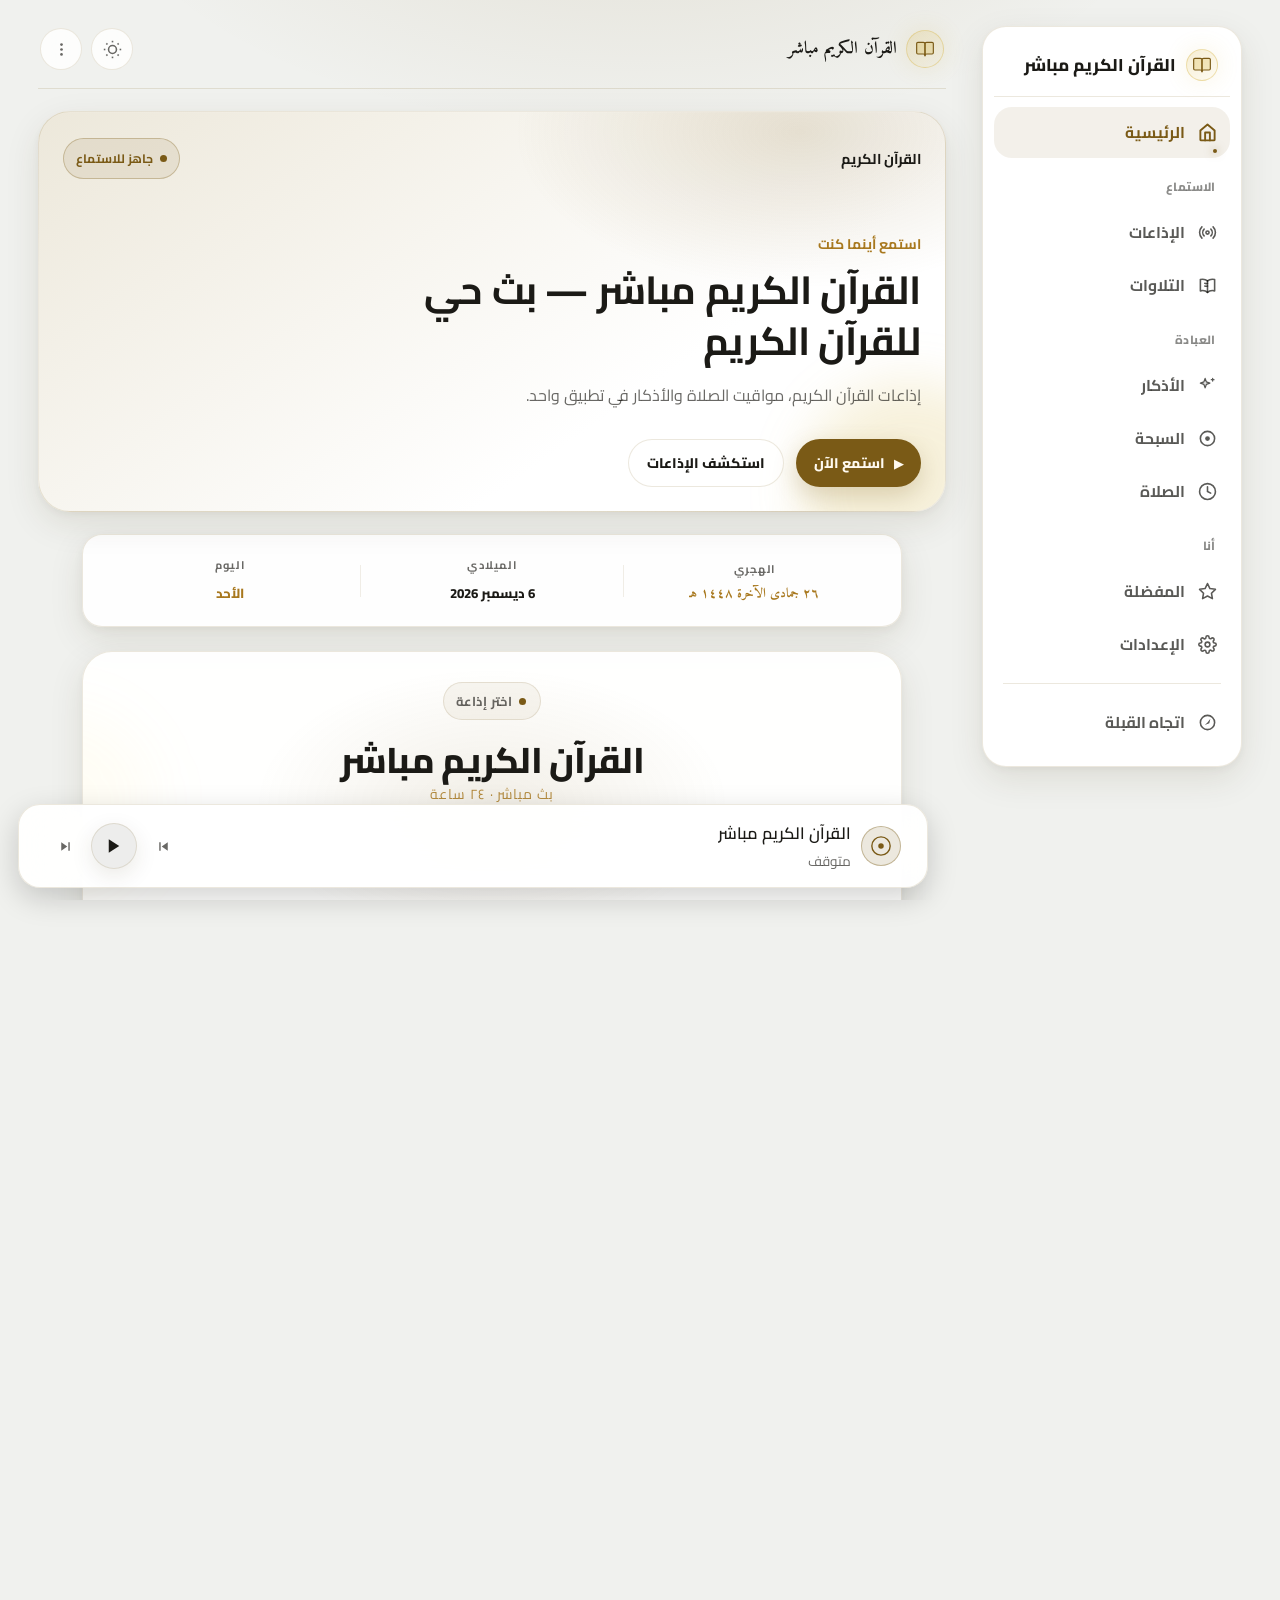
==== index.html @ e5b98cbc "Release Quran Kareem final production 3" ====
<!DOCTYPE html>
<html lang="ar" dir="rtl" data-theme="dark">
<head>
<meta charset="UTF-8"/>
<!-- viewport: maximum-scale=5 للوصول، viewport-fit=cover للشاشات المنحنية -->
<meta name="viewport" content="width=device-width,initial-scale=1.0,maximum-scale=5.0,viewport-fit=cover"/>
<meta name="theme-color" content="#0e0d0a" id="themeColorMeta"/>
<script>
  (() => {
    try {
      const saved = localStorage.getItem('qr_theme');
      if (saved === 'light' || saved === 'dark') document.documentElement.setAttribute('data-theme', saved);
    } catch (_) {}
  })();
</script>
<meta name="apple-mobile-web-app-capable" content="yes"/>
<meta name="apple-mobile-web-app-status-bar-style" content="black-translucent"/>
<meta name="mobile-web-app-capable" content="yes"/>

<!-- SEO: تحسينات ميتا فقط — لا تأثير على أي كود وظيفي -->
<meta name="description" content="استمع لإذاعات القرآن الكريم بثًا مباشرًا على مدار الساعة بأصوات أشهر القرّاء، وتابع مواقيت الصلاة بدقة حسب موقعك تلقائيًا، مع أذكار الصباح والمساء والسبحة الرقمية — كل ذلك في تطبيق ويب مجاني بالكامل يعمل من المتصفح فورًا بلا تحميل من أي متجر."/>
<meta name="robots" content="index, follow"/>
<meta name="author" content="خالد سامح"/>
<link rel="canonical" href="https://qurankareem.live/"/>

<!-- Open Graph (فيسبوك، واتساب، لينكدإن...) -->
<meta property="og:type" content="website"/>
<meta property="og:site_name" content="القرآن الكريم مباشر"/>
<meta property="og:locale" content="ar_AR"/>
<meta property="og:url" content="https://qurankareem.live/"/>
<meta property="og:title" content="القرآن الكريم مباشر — بث حي، مواقيت الصلاة، الأذكار والتلاوات"/>
<meta property="og:description" content="بث مباشر لإذاعات القرآن الكريم، مواقيت صلاة دقيقة حسب موقعك، أذكار الصباح والمساء، وسبحة رقمية — تطبيق ويب مجاني يعمل فورًا من المتصفح."/>
<meta property="og:image" content="https://qurankareem.live/icon-512.png"/>

<!-- Twitter / X Card -->
<meta name="twitter:card" content="summary"/>
<meta name="twitter:title" content="القرآن الكريم مباشر"/>
<meta name="twitter:description" content="بث مباشر لإذاعات القرآن الكريم، مواقيت الصلاة، الأذكار والسبحة الرقمية — مجانًا من المتصفح."/>
<meta name="twitter:image" content="https://qurankareem.live/icon-512.png"/>

<title>القرآن الكريم مباشر — بث حي، مواقيت الصلاة والأذكار</title>

<!-- بيانات منظَّمة (Structured Data) لمساعدة محركات البحث على فهم طبيعة الموقع -->
<script type="application/ld+json">
[
  {
    "@context": "https://schema.org",
    "@type": "WebSite",
    "name": "القرآن الكريم مباشر",
    "url": "https://qurankareem.live/",
    "inLanguage": "ar"
  },
  {
    "@context": "https://schema.org",
    "@type": "WebApplication",
    "name": "القرآن الكريم مباشر",
    "url": "https://qurankareem.live/",
    "description": "بث مباشر لإذاعات القرآن الكريم وأشهر القراء، مع مواقيت الصلاة، الأذكار، والسبحة الرقمية.",
    "applicationCategory": "LifestyleApplication",
    "operatingSystem": "Any",
    "isAccessibleForFree": true,
    "offers": {
      "@type": "Offer",
      "price": "0",
      "priceCurrency": "USD"
    },
    "inLanguage": "ar",
    "isPartOf": {
      "@type": "WebSite",
      "url": "https://qurankareem.live/"
    },
    "author": {
      "@type": "Person",
      "name": "خالد سامح"
    }
  }
]
</script>

<link rel="manifest" href="manifest.json"/>
<!-- أيقونة مبسّطة جريئة الخطوط للأحجام الصغيرة جدًا (تبويب المتصفح) — التفاصيل الدقيقة
     في icon.svg الأصلية تصبح غير واضحة عند التصغير التلقائي إلى 16-32px -->
<link rel="icon" type="image/png" sizes="16x16" href="favicon-16.png"/>
<link rel="icon" type="image/png" sizes="32x32" href="favicon-32.png"/>
<link rel="icon" type="image/png" sizes="48x48" href="favicon-48.png"/>
<link rel="icon" type="image/svg+xml" href="icon.svg"/>
<link rel="apple-touch-icon" href="icon-180.png"/>
<link rel="preconnect" href="https://fonts.googleapis.com" crossorigin/>
<link rel="preconnect" href="https://fonts.gstatic.com" crossorigin/>
<!-- v29: تحميل غير حاجب لعرض الصفحة (render-blocking) — بدل <link rel=stylesheet>
     العادي اللي بيوقف أول عرض للصفحة لحد ما يوصل رد فونتس جوجل، بنحمّلها
     بأولوية منخفضة (media=print يخلّيها مش حاجبة) وبنبدّلها للتفعيل الفعلي
     بمجرد وصولها؛ <noscript> بيغطي حالة تعطيل JS. الخط الاحتياطي (fallback)
     يظهر فورًا فـ"لا نص مخفي" إطلاقًا (--fu/--fd فيهم Cairo/Amiri أول تفضيل
     ثم خطوط نظام عربية قياسية) — يتطابق تمامًا مع سلوك font-display:swap. -->
<link rel="preload" as="style" href="https://fonts.googleapis.com/css2?family=Amiri:wght@400;700&family=Cairo:wght@400;500;600;700&display=swap"/>
<link rel="stylesheet" href="https://fonts.googleapis.com/css2?family=Amiri:wght@400;700&family=Cairo:wght@400;500;600;700&display=swap" media="print" onload="this.media='all'"/>
<noscript><link rel="stylesheet" href="https://fonts.googleapis.com/css2?family=Amiri:wght@400;700&family=Cairo:wght@400;500;600;700&display=swap"/></noscript>

<!-- v27: adhan.js مُستضاف محليًا (بدل CDN) — تحميل أسرع وأوثق (بلا اعتماد على طرف
     ثالث)، مع بقاء defer وبقاء التحقق الدفاعي typeof adhan في الكود كما هو.
     HLS.js يُحمَّل من vendor/ محليًا أيضًا، لكن فقط عند الحاجة الفعلية (انظر
     ensureHlsLib في app.js) لا عند كل زيارة. -->
<script src="vendor/adhan.umd.min.js" defer onerror="window.__adhanLoadFailed=true"></script>

<!-- v25: ملف CSS واحد مدمج بدل 4 ملفات منفصلة (نفس ترتيب الـ cascade الأصلي، بدون أي تغيير بصري) -->
<link rel="stylesheet" href="css/styles.min.css"/>
<script src="js/pwa-install.js" defer></script>
</head>
<body>

<a href="#npCard" class="skip-link">تخطي إلى المشغّل</a>

<!-- خلفية هندسية -->
<div class="geo" aria-hidden="true">
  <svg viewBox="0 0 1200 800" preserveAspectRatio="xMidYMid slice">
    <defs>
      <linearGradient id="tbG" x1="0%" y1="0%" x2="100%" y2="0%">
        <stop offset="0%" stop-color="#a9861f"/>
        <stop offset="40%" stop-color="#d4af37"/>
        <stop offset="75%" stop-color="#e6c76a"/>
        <stop offset="100%" stop-color="#e6c76a"/>
      </linearGradient>
      <!-- زخرفة هندسية إسلامية: نجمة ثمانية (مربعان متقاطعان) مكررة بتباعد -->
      <pattern id="islamicStar" width="140" height="140" patternUnits="userSpaceOnUse">
        <g transform="translate(70,70)" fill="none" stroke="currentColor" stroke-width="1">
          <rect x="-30" y="-30" width="60" height="60"/>
          <rect x="-30" y="-30" width="60" height="60" transform="rotate(45)"/>
        </g>
      </pattern>
    </defs>
    <rect x="0" y="0" width="1200" height="800" fill="url(#islamicStar)"/>
    <path d="M0 400 Q300 100 600 400 T1200 400" stroke="rgba(212,175,55,0.035)" fill="none" stroke-width="1.5"/>
    <path d="M0 500 Q400 200 800 500 T1200 500" stroke="rgba(212,175,55,0.025)" fill="none" stroke-width="1"/>
    <line x1="0" y1="0" x2="1200" y2="800" stroke="rgba(212,175,55,0.015)" stroke-width="1"/>
    <line x1="1200" y1="0" x2="0" y2="800" stroke="rgba(212,175,55,0.015)" stroke-width="1"/>
  </svg>
</div>

<!-- Tasbih flash -->
<div class="tb-flash" id="tbFlash" role="status" aria-live="polite" aria-atomic="true">
  <div class="tb-flash-msg" id="tbFlashMsg"></div>
</div>

<!-- Focus mode -->
<div id="fdiv" class="fdiv hidden" role="dialog" aria-label="وضع التركيز" aria-modal="true">
  <div class="fbody">
    <div class="frings" aria-hidden="true">
      <div class="fr fr--1"></div><div class="fr fr--2"></div><div class="fr fr--3"></div>
      <div class="frc"><span class="bism">بسم الله<br>الرحمن الرحيم</span></div>
    </div>
    <p class="ftit">القرآن الكريم مباشر</p>
    <p class="fst" id="fst">متوقف</p>
    <button class="pbtn" id="fpbtn" aria-label="تشغيل وإيقاف البث">
      <div class="bsh" aria-hidden="true"></div>
      <svg class="i-play" viewBox="0 0 24 24" fill="currentColor" aria-hidden="true"><polygon points="5 3 19 12 5 21 5 3"/></svg>
      <svg class="i-pause hidden" viewBox="0 0 24 24" fill="currentColor" aria-hidden="true"><rect x="6" y="4" width="4" height="16"/><rect x="14" y="4" width="4" height="16"/></svg>
    </button>
  </div>
  <button class="fexit" id="fexit" aria-label="خروج من وضع التركيز">
    <svg viewBox="0 0 24 24" fill="none" stroke="currentColor" stroke-width="2" aria-hidden="true">
      <path d="M8 3H5a2 2 0 0 0-2 2v3m18 0V5a2 2 0 0 0-2-2h-3m0 18h3a2 2 0 0 0 2-2v-3M3 16v3a2 2 0 0 0 2 2h3"/>
    </svg>
  </button>
</div>

<!-- Qibla compass -->
<div id="qiblaScreen" class="qibla-screen hidden" role="dialog" aria-modal="true" aria-hidden="true" aria-label="اتجاه القبلة">
  <div class="qibla-topbar">
    <span class="qibla-topbar-title">اتجاه القبلة</span>
    <button class="qibla-close" id="qiblaClose" aria-label="إغلاق">
      <svg viewBox="0 0 24 24" fill="none" stroke="currentColor" stroke-width="2" stroke-linecap="round" aria-hidden="true"><line x1="18" y1="6" x2="6" y2="18"/><line x1="6" y1="6" x2="18" y2="18"/></svg>
    </button>
  </div>
  <div class="qibla-body" id="qiblaBody"></div>
</div>

<div class="wrap" role="main">

  <!-- Header -->
  <header class="hdr" role="banner">
    <div class="logo">
      <div class="logo-ic" aria-hidden="true">
        <svg viewBox="0 0 24 24" fill="none">
          <path d="M2 5.5C2 4.67 2.67 4 3.5 4H10a2 2 0 0 1 2 2v14a2 2 0 0 0-2-2H3.5A1.5 1.5 0 0 1 2 16.5v-11z" fill="rgba(212,175,55,0.25)" stroke="var(--gold)" stroke-width="1.4" stroke-linejoin="round"/>
          <path d="M22 5.5c0-.83-.67-1.5-1.5-1.5H14a2 2 0 0 0-2 2v14a2 2 0 0 1 2-2h6.5a1.5 1.5 0 0 0 1.5-1.5v-11z" fill="rgba(212,175,55,0.25)" stroke="var(--gold)" stroke-width="1.4" stroke-linejoin="round"/>
        </svg>
      </div>
      <span>القرآن الكريم مباشر</span>
    </div>
    <nav class="hdr-acts" aria-label="أدوات التطبيق">
      <button class="ibtn" id="dThemeBtn" type="button" aria-label="تبديل المظهر" title="تبديل المظهر" aria-pressed="false">
        <svg class="i-sun" viewBox="0 0 24 24" fill="none" stroke="currentColor" stroke-width="2" aria-hidden="true"><circle cx="12" cy="12" r="5"/><line x1="12" y1="1" x2="12" y2="3"/><line x1="12" y1="21" x2="12" y2="23"/><line x1="4.22" y1="4.22" x2="5.64" y2="5.64"/><line x1="18.36" y1="18.36" x2="19.78" y2="19.78"/><line x1="1" y1="12" x2="3" y2="12"/><line x1="21" y1="12" x2="23" y2="12"/><line x1="4.22" y1="19.78" x2="5.64" y2="18.36"/><line x1="18.36" y1="5.64" x2="19.78" y2="4.22"/></svg>
        <svg class="i-moon" viewBox="0 0 24 24" fill="none" stroke="currentColor" stroke-width="2" aria-hidden="true"><path d="M21 12.79A9 9 0 1 1 11.21 3 7 7 0 0 0 21 12.79z"/></svg>
      </button>
      <div class="menu-wrap">
        <button class="ibtn" id="menuBtn" aria-haspopup="true" aria-expanded="false" aria-controls="appMenu" aria-label="القائمة">
          <svg viewBox="0 0 24 24" fill="currentColor" aria-hidden="true"><circle cx="12" cy="5" r="1.9"/><circle cx="12" cy="12" r="1.9"/><circle cx="12" cy="19" r="1.9"/></svg>
        </button>
        <div class="app-menu" id="appMenu" role="menu" aria-hidden="true">
          <button class="app-menu-item" id="focusbtn" role="menuitem" type="button">
            <span class="ami-ic" aria-hidden="true"><svg viewBox="0 0 24 24" fill="none" stroke="currentColor" stroke-width="2"><circle cx="12" cy="12" r="8"/><circle cx="12" cy="12" r="2.6"/></svg></span>
            <span class="ami-txt">وضع التركيز</span>
          </button>
          <button class="app-menu-item" id="thbtn" role="menuitem" type="button" aria-pressed="false">
            <span class="ami-ic" aria-hidden="true">
              <svg class="i-sun" viewBox="0 0 24 24" fill="none" stroke="currentColor" stroke-width="2" aria-hidden="true"><circle cx="12" cy="12" r="5"/><line x1="12" y1="1" x2="12" y2="3"/><line x1="12" y1="21" x2="12" y2="23"/><line x1="4.22" y1="4.22" x2="5.64" y2="5.64"/><line x1="18.36" y1="18.36" x2="19.78" y2="19.78"/><line x1="1" y1="12" x2="3" y2="12"/><line x1="21" y1="12" x2="23" y2="12"/><line x1="4.22" y1="19.78" x2="5.64" y2="18.36"/><line x1="18.36" y1="5.64" x2="19.78" y2="4.22"/></svg>
              <svg class="i-moon" viewBox="0 0 24 24" fill="none" stroke="currentColor" stroke-width="2" aria-hidden="true"><path d="M21 12.79A9 9 0 1 1 11.21 3 7 7 0 0 0 21 12.79z"/></svg>
            </span>
            <span class="ami-txt" id="thbtnLabel">الوضع الفاتح</span>
          </button>
          <div class="app-menu-sep" role="separator" aria-hidden="true"></div>
          <button class="app-menu-item" id="sharebtn" role="menuitem" type="button">
            <span class="ami-ic" aria-hidden="true"><svg viewBox="0 0 24 24" fill="none" stroke="currentColor" stroke-width="2" aria-hidden="true"><circle cx="18" cy="5" r="3"/><circle cx="6" cy="12" r="3"/><circle cx="18" cy="19" r="3"/><line x1="8.59" y1="13.51" x2="15.42" y2="17.49"/><line x1="15.41" y1="6.51" x2="8.59" y2="10.49"/></svg></span>
            <span class="ami-txt">مشاركة التطبيق</span>
          </button>
          <div class="app-menu-sep" role="separator" aria-hidden="true"></div>
          <a class="app-menu-item" href="#favCard" role="menuitem">
            <span class="ami-ic" aria-hidden="true"><svg viewBox="0 0 24 24" fill="none" stroke="currentColor" stroke-width="2" stroke-linecap="round" stroke-linejoin="round"><polygon points="12 2 15.09 8.26 22 9.27 17 14.14 18.18 21.02 12 17.77 5.82 21.02 7 14.14 2 9.27 8.91 8.26 12 2"/></svg></span>
            <span class="ami-txt">المفضلة</span>
          </a>
          <a class="app-menu-item" href="#settingsCard" role="menuitem">
            <span class="ami-ic" aria-hidden="true"><svg viewBox="0 0 24 24" fill="none" stroke="currentColor" stroke-width="2" stroke-linecap="round" stroke-linejoin="round"><circle cx="12" cy="12" r="3"/><path d="M19.4 15a1.65 1.65 0 0 0 .33 1.82l.06.06a2 2 0 1 1-2.83 2.83l-.06-.06a1.65 1.65 0 0 0-1.82-.33 1.65 1.65 0 0 0-1 1.51V21a2 2 0 1 1-4 0v-.09a1.65 1.65 0 0 0-1-1.51 1.65 1.65 0 0 0-1.82.33l-.06.06a2 2 0 1 1-2.83-2.83l.06-.06a1.65 1.65 0 0 0 .33-1.82 1.65 1.65 0 0 0-1.51-1H3a2 2 0 1 1 0-4h.09a1.65 1.65 0 0 0 1.51-1 1.65 1.65 0 0 0-.33-1.82l-.06-.06a2 2 0 1 1 2.83-2.83l.06.06a1.65 1.65 0 0 0 1.82.33h.01a1.65 1.65 0 0 0 1-1.51V3a2 2 0 1 1 4 0v.09a1.65 1.65 0 0 0 1 1.51h.01a1.65 1.65 0 0 0 1.82-.33l.06-.06a2 2 0 1 1 2.83 2.83l-.06.06a1.65 1.65 0 0 0-.33 1.82v.01a1.65 1.65 0 0 0 1.51 1H21a2 2 0 1 1 0 4h-.09a1.65 1.65 0 0 0-1.51 1z"/></svg></span>
            <span class="ami-txt">الإعدادات</span>
          </a>
        </div>
      </div>
    </nav>
  </header>

  <!-- Desktop Sidebar Navigation — PC/laptop only (hidden on mobile), mirrors #bnav
       exactly via the shared .bnav-item class/data-target contract so setupBnav()
       in app.js drives both without any JS duplication. Purely additive: mobile
       DOM/behavior below is completely unchanged. -->
  <nav class="dnav" id="dnav" aria-label="التنقل الرئيسية (سطح المكتب)">
    <div class="dnav-brand" aria-hidden="true">
      <div class="logo-ic"><svg viewBox="0 0 24 24" fill="none"><path d="M2 5.5C2 4.67 2.67 4 3.5 4H10a2 2 0 0 1 2 2v14a2 2 0 0 0-2-2H3.5A1.5 1.5 0 0 1 2 16.5v-11z" fill="rgba(212,175,55,0.25)" stroke="var(--gold)" stroke-width="1.4" stroke-linejoin="round"/><path d="M22 5.5c0-.83-.67-1.5-1.5-1.5H14a2 2 0 0 0-2 2v14a2 2 0 0 1 2-2h6.5a1.5 1.5 0 0 0 1.5-1.5v-11z" fill="rgba(212,175,55,0.25)" stroke="var(--gold)" stroke-width="1.4" stroke-linejoin="round"/></svg></div>
      <span>القرآن الكريم مباشر</span>
    </div>
    <a href="#npCard" class="bnav-item dnav-item active" data-target="npCard" aria-current="page" title="الرئيسية">
      <svg viewBox="0 0 24 24" fill="none" stroke="currentColor" stroke-width="2" stroke-linecap="round" stroke-linejoin="round" aria-hidden="true"><path d="M3 9.5 12 2l9 7.5V21a1 1 0 0 1-1 1H4a1 1 0 0 1-1-1z"/><path d="M9 22V12h6v10"/></svg>
      <span>الرئيسية</span>
    </a>
    <div class="dnav-group-label" role="presentation">الاستماع</div>
    <a href="#stationsCard" class="bnav-item dnav-item" data-target="stationsCard" title="الإذاعات">
      <svg viewBox="0 0 24 24" fill="none" stroke="currentColor" stroke-width="2" stroke-linecap="round" aria-hidden="true"><path d="M16.247 7.761a6 6 0 0 1 0 8.478m2.828-11.306a10 10 0 0 1 0 14.134m-14.15 0a10 10 0 0 1 0-14.134m2.828 11.306a6 6 0 0 1 0-8.478"/><circle cx="12" cy="12" r="2"/></svg>
      <span>الإذاعات</span>
    </a>
    <a href="#reciteCard" class="bnav-item dnav-item" data-target="reciteCard" title="التلاوات">
      <svg viewBox="0 0 24 24" fill="none" stroke="currentColor" stroke-width="2" stroke-linecap="round" stroke-linejoin="round" aria-hidden="true"><path d="M12 6.2c-1.5-1.4-3.6-2.2-6-2.2-1 0-2 .13-3 .4v14.4c1-.27 2-.4 3-.4 2.4 0 4.5.8 6 2.2"/><path d="M12 6.2c1.5-1.4 3.6-2.2 6-2.2 1 0 2 .13 3 .4v14.4c-1-.27-2-.4-3-.4-2.4 0-4.5.8-6 2.2"/><path d="M12 6.2v14.4"/><path d="M8.6 9.3c1.1.4 2.3.4 3.4 0M8.6 12.7c1.1.4 2.3.4 3.4 0"/></svg>
      <span>التلاوات</span>
    </a>
    <div class="dnav-group-label" role="presentation">العبادة</div>
    <a href="#azCard" class="bnav-item dnav-item" data-target="azCard" title="الأذكار">
      <svg viewBox="0 0 24 24" fill="none" stroke="currentColor" stroke-width="1.6" stroke-linecap="round" stroke-linejoin="round" aria-hidden="true"><path d="M9 3 10.6 7.4 15 9 10.6 10.6 9 15 7.4 10.6 3 9 7.4 7.4Z" fill="currentColor" fill-opacity=".18"/><path d="M18.5 3v3.4M16.8 4.7h3.4"/></svg>
      <span>الأذكار</span>
    </a>
    <a href="#tbCard" class="bnav-item dnav-item" data-target="tbCard" title="السبحة">
      <svg viewBox="0 0 24 24" fill="none" stroke="currentColor" stroke-width="2" stroke-linecap="round" aria-hidden="true"><circle cx="12" cy="12" r="9"/><circle cx="12" cy="12" r="3" fill="currentColor" stroke="none"/></svg>
      <span>السبحة</span>
    </a>
    <a href="#prayerSection" class="bnav-item dnav-item" data-target="prayerSection" title="مواقيت الصلاة">
      <svg viewBox="0 0 24 24" fill="none" stroke="currentColor" stroke-width="2" stroke-linecap="round" aria-hidden="true"><circle cx="12" cy="12" r="10"/><polyline points="12 6 12 12 16 14"/></svg>
      <span>الصلاة</span>
    </a>
    <div class="dnav-group-label" role="presentation">أنا</div>
    <a href="#favCard" class="bnav-item dnav-item" data-target="favCard" title="المفضلة">
      <svg viewBox="0 0 24 24" fill="none" stroke="currentColor" stroke-width="2" stroke-linecap="round" stroke-linejoin="round" aria-hidden="true"><polygon points="12 2 15.09 8.26 22 9.27 17 14.14 18.18 21.02 12 17.77 5.82 21.02 7 14.14 2 9.27 8.91 8.26 12 2"/></svg>
      <span>المفضلة</span>
    </a>
    <a href="#settingsCard" class="bnav-item dnav-item" data-target="settingsCard" title="الإعدادات">
      <svg viewBox="0 0 24 24" fill="none" stroke="currentColor" stroke-width="2" stroke-linecap="round" stroke-linejoin="round" aria-hidden="true"><circle cx="12" cy="12" r="3"/><path d="M19.4 15a1.65 1.65 0 0 0 .33 1.82l.06.06a2 2 0 1 1-2.83 2.83l-.06-.06a1.65 1.65 0 0 0-1.82-.33 1.65 1.65 0 0 0-1 1.51V21a2 2 0 0 1-4 0v-.09A1.65 1.65 0 0 0 9 19.4a1.65 1.65 0 0 0-1.82.33l-.06.06a2 2 0 1 1-2.83-2.83l.06-.06a1.65 1.65 0 0 0 .33-1.82 1.65 1.65 0 0 0-1.51-1H3a2 2 0 0 1 0-4h.09A1.65 1.65 0 0 0 4.6 9a1.65 1.65 0 0 0-.33-1.82l-.06-.06a2 2 0 1 1 2.83-2.83l.06.06a1.65 1.65 0 0 0 1.82.33H9a1.65 1.65 0 0 0 1-1.51V3a2 2 0 0 1 4 0v.09a1.65 1.65 0 0 0 1 1.51 1.65 1.65 0 0 0 1.82-.33l.06-.06a2 2 0 1 1 2.83 2.83l-.06.06a1.65 1.65 0 0 0-.33 1.82V9a1.65 1.65 0 0 0 1.51 1H21a2 2 0 0 1 0 4h-.09a1.65 1.65 0 0 0-1.51 1z"/></svg>
      <span>الإعدادات</span>
    </a>
    <div class="dnav-sep" role="separator" aria-hidden="true"></div>
    <button class="dnav-item dnav-action" id="dnavQiblaBtn" type="button" data-qibla-open>
      <svg viewBox="0 0 24 24" fill="none" stroke="currentColor" stroke-width="2" stroke-linecap="round" stroke-linejoin="round" aria-hidden="true"><circle cx="12" cy="12" r="9"/><path d="M12 12 15.6 7.4 14.3 12.9 8.6 15.2Z" fill="currentColor" stroke="none"/></svg>
      <span>اتجاه القبلة</span>
    </button>
  </nav>

  <!-- Modern Home Hero — v18 UI layer -->
  <section class="home-hero" id="homeHero" aria-label="الرئيسية">
    <div class="hero-topline">
      <span class="hero-brand">القرآن الكريم</span>
      <span class="hero-live" id="heroLive"><i></i> <span id="heroLiveTxt">جاهز للاستماع</span></span>
    </div>
    <div class="hero-copy">
      <p class="hero-kicker">استمع أينما كنت</p>
      <h1>القرآن الكريم مباشر — بث حي للقرآن الكريم</h1>
      <p>إذاعات القرآن الكريم، مواقيت الصلاة والأذكار في تطبيق واحد.</p>
    </div>
    <div class="hero-actions">
      <a class="hero-primary" href="#npCard">
        <span class="hero-play-icon" aria-hidden="true">▶</span>
        استمع الآن
      </a>
      <a class="hero-secondary" href="#stationsCard">استكشف الإذاعات</a>
    </div>
    <div class="hero-glow" aria-hidden="true"></div>
  </section>

  <!-- Desktop content grid wrapper — display:contents on mobile (zero visual/behavioral
       change there, same flex/gap flow as before); becomes a real multi-column CSS Grid
       at 1024px+ only. No IDs moved, no JS selectors affected. -->
  <div class="dgrid">
  <!-- Calendar -->
  <section class="cal-card" aria-label="التقويم">
    <div class="cal-block">
      <span class="cal-label">الهجري</span>
      <span class="cal-hijri" id="calHijri" aria-live="polite">جاري التحميل...</span>
    </div>
    <div class="cal-divider" role="separator" aria-hidden="true"></div>
    <div class="cal-block">
      <span class="cal-label">الميلادي</span>
      <span class="cal-greg" id="calGreg">—</span>
    </div>
    <div class="cal-divider" role="separator" aria-hidden="true"></div>
    <div class="cal-block cal-block--center">
      <span class="cal-label">اليوم</span>
      <span class="cal-day" id="calDay">—</span>
    </div>
  </section>

  <!-- Now Playing -->
  <section class="card np-card" id="npCard" aria-label="البث المباشر">
    <div class="np-slab" id="npSlab">
      <span class="ldot" aria-hidden="true"></span>
      <span id="npStation">اختر إذاعة</span>
    </div>
    <div>
      <h2 class="np-title" id="npTitle">القرآن الكريم مباشر</h2>
      <p class="np-sub">بث مباشر · ٢٤ ساعة</p>
    </div>
    <div class="vwrap" aria-hidden="true">
      <div class="viz" id="viz" aria-hidden="true">
        <div class="vb" style="--h:.28;--d:0s"></div><div class="vb" style="--h:.52;--d:.09s"></div>
        <div class="vb" style="--h:.78;--d:.15s"></div><div class="vb" style="--h:1.0;--d:.04s"></div>
        <div class="vb" style="--h:.68;--d:.19s"></div><div class="vb" style="--h:.88;--d:.11s"></div>
        <div class="vb" style="--h:1.0;--d:.07s"></div><div class="vb" style="--h:.82;--d:.16s"></div>
        <div class="vb" style="--h:.62;--d:.08s"></div><div class="vb" style="--h:.78;--d:.13s"></div>
        <div class="vb" style="--h:.48;--d:.21s"></div><div class="vb" style="--h:.32;--d:.05s"></div>
        <div class="vb" style="--h:.18;--d:.17s"></div>
      </div>
      <!-- علامة البث: أقواس صوتية تنبض أثناء الاتصال -->
      <div class="spwrap hidden" id="spwrap">
        <div class="stream-icon" aria-hidden="true">
          <svg class="stream-svg" viewBox="0 0 56 56" fill="none">
            <circle class="s-dot" cx="28" cy="28" r="4" fill="var(--gold)"/>
            <path class="s-arc s-arc-1" d="M18 28 a10 10 0 0 1 10-10" stroke="var(--gold)" stroke-width="2.5" stroke-linecap="round"/>
            <path class="s-arc s-arc-1" d="M38 28 a10 10 0 0 0-10-10" stroke="var(--gold)" stroke-width="2.5" stroke-linecap="round"/>
            <path class="s-arc s-arc-2" d="M11 28 a17 17 0 0 1 17-17" stroke="var(--gold)" stroke-width="2" stroke-linecap="round" opacity="0.7"/>
            <path class="s-arc s-arc-2" d="M45 28 a17 17 0 0 0-17-17" stroke="var(--gold)" stroke-width="2" stroke-linecap="round" opacity="0.7"/>
            <path class="s-arc s-arc-3" d="M4.5 28 a23.5 23.5 0 0 1 23.5-23.5" stroke="var(--gold)" stroke-width="1.5" stroke-linecap="round" opacity="0.4"/>
            <path class="s-arc s-arc-3" d="M51.5 28 a23.5 23.5 0 0 0-23.5-23.5" stroke="var(--gold)" stroke-width="1.5" stroke-linecap="round" opacity="0.4"/>
          </svg>
        </div>
        <span class="sptxt">جارٍ الاتصال...</span>
      </div>
      <div class="ewrap hidden" id="ewrap">
        <span class="eic" aria-hidden="true">⚠</span>
        <p class="emsg" id="emsg">تعذّر الاتصال</p>
        <button class="rbtn" id="rbtn">
          <svg viewBox="0 0 24 24" fill="none" stroke="currentColor" stroke-width="2.5" aria-hidden="true"><polyline points="1 4 1 10 7 10"/><path d="M3.51 15a9 9 0 1 0 .49-3.13"/></svg>
          إعادة المحاولة
        </button>
      </div>
    </div>
    <div class="np-controls">
      <div class="strow" id="strow" role="status" aria-live="polite">
        <span id="sttxt">متوقف</span>
      </div>
      <button class="pbtn" id="pbtn" aria-label="تشغيل وإيقاف البث">
        <div class="bsh" aria-hidden="true"></div>
        <svg class="i-play" viewBox="0 0 24 24" fill="currentColor" aria-hidden="true"><polygon points="5 3 19 12 5 21 5 3"/></svg>
        <svg class="i-pause hidden" viewBox="0 0 24 24" fill="currentColor" aria-hidden="true"><rect x="6" y="4" width="4" height="16"/><rect x="14" y="4" width="4" height="16"/></svg>
      </button>
    </div>
    <div class="vrow" id="vrow">
      <button class="ibtn vic" id="mutebtn" aria-label="كتم الصوت" aria-pressed="false">
        <svg class="i-vh" viewBox="0 0 24 24" fill="none" stroke="currentColor" stroke-width="2" aria-hidden="true"><polygon points="11 5 6 9 2 9 2 15 6 15 11 19 11 5"/><path d="M19.07 4.93a10 10 0 0 1 0 14.14"/><path d="M15.54 8.46a5 5 0 0 1 0 7.07"/></svg>
        <svg class="i-vl hidden" viewBox="0 0 24 24" fill="none" stroke="currentColor" stroke-width="2" aria-hidden="true"><polygon points="11 5 6 9 2 9 2 15 6 15 11 19 11 5"/><path d="M15.54 8.46a5 5 0 0 1 0 7.07"/></svg>
        <svg class="i-vm hidden" viewBox="0 0 24 24" fill="none" stroke="currentColor" stroke-width="2" aria-hidden="true"><polygon points="11 5 6 9 2 9 2 15 6 15 11 19 11 5"/><line x1="23" y1="9" x2="17" y2="15"/><line x1="17" y1="9" x2="23" y2="15"/></svg>
      </button>
      <div class="vtrack">
        <input class="vslider" id="vslider" type="range" min="0" max="100" step="1" value="80" aria-label="مستوى الصوت" dir="ltr"/>
      </div>
      <span class="vpct" id="vpct" aria-hidden="true">٨٠٪</span>
    </div>
  </section>

  <!-- Stations -->
  <section class="card sec-card" id="stationsCard" aria-label="الإذاعات المتاحة">
    <div class="sec-header">
      <h2 class="sec-title">
        <svg viewBox="0 0 24 24" fill="none" stroke="currentColor" stroke-width="2" aria-hidden="true"><path d="M16.247 7.761a6 6 0 0 1 0 8.478m2.828-11.306a10 10 0 0 1 0 14.134m-14.15 0a10 10 0 0 1 0-14.134m2.828 11.306a6 6 0 0 1 0-8.478"/><circle cx="12" cy="12" r="2"/></svg>
        الإذاعات
      </h2>
      <div class="cat-pills" id="catPills" role="tablist" aria-label="تصفية الإذاعات"></div>
    </div>
    <div class="st-search">
      <svg viewBox="0 0 24 24" fill="none" stroke="currentColor" stroke-width="2" stroke-linecap="round" aria-hidden="true"><circle cx="11" cy="11" r="7"/><line x1="21" y1="21" x2="16.65" y2="16.65"/></svg>
      <input type="search" id="stSearch" class="st-search-input" placeholder="ابحث عن إذاعة أو قارئ..." aria-label="البحث في الإذاعات" autocomplete="off"/>
    </div>
    <div class="st-list" id="stList" role="list"></div>
  </section>

  <!-- التلاوات: قراء وسور عند الطلب (مصدر منفصل عن البث المباشر) -->
  <section class="card sec-card" id="reciteCard" aria-label="التلاوات">
    <div class="sec-header">
      <h2 class="sec-title">
        <svg viewBox="0 0 24 24" fill="none" stroke="currentColor" stroke-width="2" stroke-linecap="round" stroke-linejoin="round" aria-hidden="true"><path d="M12 6.2c-1.5-1.4-3.6-2.2-6-2.2-1 0-2 .13-3 .4v14.4c1-.27 2-.4 3-.4 2.4 0 4.5.8 6 2.2"/><path d="M12 6.2c1.5-1.4 3.6-2.2 6-2.2 1 0 2 .13 3 .4v14.4c-1-.27-2-.4-3-.4-2.4 0-4.5.8-6 2.2"/><path d="M12 6.2v14.4"/><path d="M8.6 9.3c1.1.4 2.3.4 3.4 0M8.6 12.7c1.1.4 2.3.4 3.4 0"/></svg>
        التلاوات
      </h2>
    </div>

    <!-- مشغل السورة الحالية -->
    <div class="rc-player hidden" id="rcPlayer">
      <div class="rc-np">
        <div class="rc-np-icon" aria-hidden="true">
          <svg viewBox="0 0 24 24" fill="none" stroke="currentColor" stroke-width="2" stroke-linecap="round" stroke-linejoin="round"><path d="M12 6.2c-1.5-1.4-3.6-2.2-6-2.2-1 0-2 .13-3 .4v14.4c1-.27 2-.4 3-.4 2.4 0 4.5.8 6 2.2"/><path d="M12 6.2c1.5-1.4 3.6-2.2 6-2.2 1 0 2 .13 3 .4v14.4c-1-.27-2-.4-3-.4-2.4 0-4.5.8-6 2.2"/><path d="M12 6.2v14.4"/><path d="M8.6 9.3c1.1.4 2.3.4 3.4 0M8.6 12.7c1.1.4 2.3.4 3.4 0"/></svg>
        </div>
        <div class="rc-np-meta">
          <div class="rc-np-title" id="rcSurahTitle">—</div>
          <div class="rc-np-sub" id="rcReciterName">—</div>
        </div>
      </div>
      <div class="rc-seekrow">
        <span class="rc-time" id="rcCurTime">٠:٠٠</span>
        <input type="range" class="rc-seek" id="rcSeek" min="0" max="100" value="0" step="0.1" dir="ltr" aria-label="موضع التشغيل"/>
        <span class="rc-time" id="rcDurTime">٠:٠٠</span>
      </div>
      <div class="rc-controls">
        <button class="ibtn" id="rcNextBtn" aria-label="السورة التالية" title="السورة التالية">
          <svg viewBox="0 0 24 24" fill="currentColor" aria-hidden="true"><polygon points="6 4 6 20 16 12 6 4"/><rect x="17" y="4" width="2" height="16"/></svg>
        </button>
        <button class="pbtn" id="rcPlayBtn" aria-label="تشغيل / إيقاف التلاوة" title="تشغيل / إيقاف">
          <svg class="i-play" viewBox="0 0 24 24" fill="currentColor" aria-hidden="true"><polygon points="5 3 19 12 5 21 5 3"/></svg>
          <svg class="i-pause hidden" viewBox="0 0 24 24" fill="currentColor" aria-hidden="true"><rect x="6" y="4" width="4" height="16"/><rect x="14" y="4" width="4" height="16"/></svg>
        </button>
        <button class="ibtn" id="rcPrevBtn" aria-label="السورة السابقة" title="السورة السابقة">
          <svg viewBox="0 0 24 24" fill="currentColor" aria-hidden="true"><polygon points="18 4 18 20 8 12 18 4"/><rect x="5" y="4" width="2" height="16"/></svg>
        </button>
        <button class="ibtn" id="rcRepeatBtn" aria-label="وضع التكرار" title="تكرار: إيقاف">
          <svg viewBox="0 0 24 24" fill="none" stroke="currentColor" stroke-width="2" stroke-linecap="round"><path d="M17 2l4 4-4 4"/><path d="M3 11v-1a4 4 0 0 1 4-4h14"/><path d="M7 22l-4-4 4-4"/><path d="M21 13v1a4 4 0 0 1-4 4H3"/></svg>
        </button>
        <a class="ibtn" id="rcDownloadBtn" href="#" target="_blank" rel="noopener" download aria-label="تحميل السورة" title="تحميل">
          <svg viewBox="0 0 24 24" fill="none" stroke="currentColor" stroke-width="2" stroke-linecap="round"><path d="M12 3v12"/><path d="M7 10l5 5 5-5"/><path d="M5 21h14"/></svg>
        </a>
        <button class="ibtn" id="rcOfflineBtn" aria-label="حفظ للاستماع بدون اتصال" aria-pressed="false" title="حفظ للاستماع بدون اتصال">
          <svg class="i-offline-save" viewBox="0 0 24 24" fill="none" stroke="currentColor" stroke-width="2" stroke-linecap="round" stroke-linejoin="round" aria-hidden="true"><path d="M19 21H5a2 2 0 0 1-2-2V5a2 2 0 0 1 2-2h11l5 5v11a2 2 0 0 1-2 2z"/><polyline points="17 21 17 13 7 13 7 21"/><polyline points="7 3 7 8 15 8"/></svg>
          <svg class="i-offline-saved hidden" viewBox="0 0 24 24" fill="none" stroke="currentColor" stroke-width="2" stroke-linecap="round" stroke-linejoin="round" aria-hidden="true"><path d="M19 21H5a2 2 0 0 1-2-2V5a2 2 0 0 1 2-2h11l5 5v11a2 2 0 0 1-2 2z"/><polyline points="9 14 11 16 16 11"/></svg>
        </button>
      </div>
      <div class="vrow" id="rcVrow">
        <button class="ibtn" id="rcMuteBtn" aria-label="كتم صوت التلاوة" aria-pressed="false">
          <svg class="i-vh" viewBox="0 0 24 24" fill="none" stroke="currentColor" stroke-width="2" aria-hidden="true"><polygon points="11 5 6 9 2 9 2 15 6 15 11 19 11 5"/><path d="M19.07 4.93a10 10 0 0 1 0 14.14"/><path d="M15.54 8.46a5 5 0 0 1 0 7.07"/></svg>
          <svg class="i-vm hidden" viewBox="0 0 24 24" fill="none" stroke="currentColor" stroke-width="2" aria-hidden="true"><polygon points="11 5 6 9 2 9 2 15 6 15 11 19 11 5"/><line x1="23" y1="9" x2="17" y2="15"/><line x1="17" y1="9" x2="23" y2="15"/></svg>
        </button>
        <div class="vtrack">
          <input class="vslider" id="rcVolume" type="range" min="0" max="100" step="1" value="100" aria-label="مستوى صوت التلاوة" dir="ltr"/>
        </div>
        <span class="vpct" id="rcVpct" aria-hidden="true">١٠٠٪</span>
      </div>
      <div class="rc-status" id="rcStatus" aria-live="polite"></div>
    </div>

    <!-- الروايات -->
    <div class="cat-pills" id="rcRiwayatPills" role="tablist" aria-label="اختيار الرواية"></div>

    <!-- تصفح القرّاء -->
    <div id="rcBrowseView">
      <div class="st-search">
        <svg viewBox="0 0 24 24" fill="none" stroke="currentColor" stroke-width="2" stroke-linecap="round" aria-hidden="true"><circle cx="11" cy="11" r="7"/><line x1="21" y1="21" x2="16.65" y2="16.65"/></svg>
        <input type="search" id="rcReciterSearch" class="st-search-input" placeholder="ابحث عن قارئ..." aria-label="البحث عن قارئ" autocomplete="off"/>
      </div>
      <div class="st-list" id="rcRecitersList" role="list"></div>
    </div>

    <!-- تصفح السور -->
    <div id="rcSurahsView" class="hidden">
      <div class="rc-surahs-header">
        <button class="ibtn" id="rcBackBtn" aria-label="رجوع لقائمة القرّاء" title="رجوع">
          <svg viewBox="0 0 24 24" fill="none" stroke="currentColor" stroke-width="2" stroke-linecap="round" aria-hidden="true"><polyline points="9 18 15 12 9 6" transform="rotate(180 12 12)"/></svg>
        </button>
        <div class="rc-surahs-reciter" id="rcSurahsReciterName">—</div>
      </div>
      <div class="st-search">
        <svg viewBox="0 0 24 24" fill="none" stroke="currentColor" stroke-width="2" stroke-linecap="round" aria-hidden="true"><circle cx="11" cy="11" r="7"/><line x1="21" y1="21" x2="16.65" y2="16.65"/></svg>
        <input type="search" id="rcSurahSearch" class="st-search-input" placeholder="ابحث عن سورة..." aria-label="البحث عن سورة" autocomplete="off"/>
      </div>
      <div class="st-list" id="rcSurahsList" role="list"></div>
    </div>
  </section>

  <!-- Tasbih — fixed to 99 -->
  <section class="card tb-card" id="tbCard" aria-label="السبحة الرقمية">
    <div class="tb-header">
      <h2 class="tb-title">
        <svg viewBox="0 0 24 24" fill="none" stroke="currentColor" stroke-width="1.8" aria-hidden="true"><circle cx="12" cy="12" r="9"/><circle cx="12" cy="12" r="3" fill="currentColor" stroke="none"/></svg>
        السبحة الرقمية
      </h2>
      <button class="tb-target-badge" id="tbTargetBtn" type="button" aria-label="تغيير الهدف — الهدف الحالي ٩٩ تسبيحة">
        <span id="tbTargetNum">٩٩</span>
        <svg class="tb-target-cycle-icon" viewBox="0 0 24 24" fill="none" stroke="currentColor" stroke-width="2" stroke-linecap="round" aria-hidden="true"><path d="M17 2l4 4-4 4"/><path d="M3 11v-1a4 4 0 0 1 4-4h14"/><path d="M7 22l-4-4 4-4"/><path d="M21 13v1a4 4 0 0 1-4 4H3"/></svg>
      </button>
    </div>
    <div class="tb-ring" id="tbRing" role="button" aria-label="زر التسبيح" tabindex="0">
      <svg class="tb-svg" viewBox="0 0 200 200" aria-hidden="true">
        <circle class="tb-track-inner" cx="100" cy="100" r="82"/>
        <circle class="tb-track" cx="100" cy="100" r="82"/>
        <circle class="tb-arc" id="tbArc" cx="100" cy="100" r="82"/>
      </svg>
      <div class="tb-center" aria-hidden="true">
        <span class="tb-num" id="tbNum">٠</span>
        <span class="tb-lbl">تسبيحة</span>
        <span class="tb-mile" id="tbMile" aria-live="polite"></span>
      </div>
      <button class="tb-tap" id="tbTap" aria-hidden="true" tabindex="-1">
        <svg viewBox="0 0 24 24" fill="none" stroke="currentColor" stroke-width="2" aria-hidden="true"><path d="M18 11V6a2 2 0 0 0-4 0v0"/><path d="M14 10V4a2 2 0 0 0-4 0v2"/><path d="M10 10.5V6a2 2 0 0 0-4 0v8"/><path d="M18 8a2 2 1 0 1 4 0v6a8 8 0 0 1-8 8h-2c-2.8 0-4.5-.86-5.99-2.34l-3.6-3.6a2 2 0 0 1 2.83-2.82L7 15"/></svg>
      </button>
    </div>
    <div class="tb-bar">
      <div class="tb-progress" role="progressbar" aria-label="تقدم السبحة" aria-valuenow="0" aria-valuemin="0" aria-valuemax="100">
        <div class="tb-fill" id="tbFill" style="width:0%"></div>
      </div>
      <button class="tb-rst" id="tbRst" aria-label="إعادة تعيين السبحة">
        <svg viewBox="0 0 24 24" fill="none" stroke="currentColor" stroke-width="2" aria-hidden="true"><polyline points="1 4 1 10 7 10"/><path d="M3.51 15a9 9 0 1 0 .49-3.13"/></svg>
        إعادة
      </button>
    </div>
  </section>

  <!-- Azkar -->
  <section class="card azcard" id="azCard" aria-label="أذكار الصباح والمساء">
    <h2 class="az-title">
      <svg viewBox="0 0 24 24" fill="none" stroke="currentColor" stroke-width="1.6" stroke-linejoin="round" aria-hidden="true"><path d="M9 3 10.6 7.4 15 9 10.6 10.6 9 15 7.4 10.6 3 9 7.4 7.4Z" fill="currentColor" fill-opacity=".18"/><path d="M18.5 3v3.4M16.8 4.7h3.4"/></svg>
      الأذكار
    </h2>
    <details id="detMorning">
      <summary>
        <svg viewBox="0 0 24 24" fill="none" stroke="currentColor" stroke-width="2" width="16" height="16" aria-hidden="true"><circle cx="12" cy="12" r="5"/><line x1="12" y1="1" x2="12" y2="3"/><line x1="12" y1="21" x2="12" y2="23"/><line x1="4.22" y1="4.22" x2="5.64" y2="5.64"/><line x1="18.36" y1="18.36" x2="19.78" y2="19.78"/><line x1="1" y1="12" x2="3" y2="12"/><line x1="21" y1="12" x2="23" y2="12"/></svg>
        أذكار الصباح <span class="sum-arrow" aria-hidden="true">▾</span>
      </summary>
      <div class="zlist" id="ml"></div>
    </details>
    <details id="detEvening">
      <summary>
        <svg viewBox="0 0 24 24" fill="none" stroke="currentColor" stroke-width="2" width="16" height="16" aria-hidden="true"><path d="M21 12.79A9 9 0 1 1 11.21 3 7 7 0 0 0 21 12.79z"/></svg>
        أذكار المساء <span class="sum-arrow" aria-hidden="true">▾</span>
      </summary>
      <div class="zlist" id="el"></div>
    </details>
  </section>

  <!-- Prayer Times -->
  <div id="prayerSection" class="card pt-section">
    <div class="pt-section-title">
      <svg viewBox="0 0 24 24" fill="none" stroke="currentColor" stroke-width="2" stroke-linecap="round" aria-hidden="true"><circle cx="12" cy="12" r="10"/><polyline points="12 6 12 12 16 14"/></svg>
      مواقيت الصلاة
      <button class="pt-qibla-btn" id="ptQiblaBtnStatic" type="button" title="اتجاه القبلة" aria-label="اتجاه القبلة" data-qibla-open>
        <svg viewBox="0 0 24 24" fill="none" stroke="currentColor" stroke-width="2" stroke-linecap="round" stroke-linejoin="round" aria-hidden="true">
          <circle cx="12" cy="12" r="9"/>
          <path d="M12 12 15.6 7.4 14.3 12.9 8.6 15.2Z" fill="currentColor" stroke="none"/>
        </svg>
      </button>
    </div>
    <div class="pt-skeleton" aria-busy="true">
      <div class="pt-sk-header"><div class="pt-sk-bar w60 pulse"></div><div class="pt-sk-bar w30 pulse"></div></div>
      <div class="pt-sk-next pulse"></div>
      <div class="pt-sk-grid">
        <div class="pt-sk-cell pulse"></div><div class="pt-sk-cell pulse"></div>
        <div class="pt-sk-cell pulse"></div><div class="pt-sk-cell pulse"></div>
        <div class="pt-sk-cell pulse"></div><div class="pt-sk-cell pulse"></div>
      </div>
    </div>
  </div>

  <!-- المفضلة -->
  <section class="card sec-card" id="favCard" aria-label="الإذاعات المفضّلة">
    <div class="sec-header">
      <h2 class="sec-title">
        <svg viewBox="0 0 24 24" fill="none" stroke="currentColor" stroke-width="2" stroke-linecap="round" stroke-linejoin="round" aria-hidden="true"><polygon points="12 2 15.09 8.26 22 9.27 17 14.14 18.18 21.02 12 17.77 5.82 21.02 7 14.14 2 9.27 8.91 8.26 12 2"/></svg>
        المفضلة
      </h2>
    </div>
    <div class="st-list" id="favList" role="list"></div>
  </section>

  <!-- الإعدادات -->
  <section class="card stg-card" id="settingsCard" aria-label="الإعدادات">
    <div class="sec-header">
      <h2 class="sec-title">
        <svg viewBox="0 0 24 24" fill="none" stroke="currentColor" stroke-width="2" stroke-linecap="round" stroke-linejoin="round" aria-hidden="true"><circle cx="12" cy="12" r="3"/><path d="M19.4 15a1.65 1.65 0 0 0 .33 1.82l.06.06a2 2 0 1 1-2.83 2.83l-.06-.06a1.65 1.65 0 0 0-1.82-.33 1.65 1.65 0 0 0-1 1.51V21a2 2 0 0 1-4 0v-.09A1.65 1.65 0 0 0 9 19.4a1.65 1.65 0 0 0-1.82.33l-.06.06a2 2 0 1 1-2.83-2.83l.06-.06a1.65 1.65 0 0 0 .33-1.82 1.65 1.65 0 0 0-1.51-1H3a2 2 0 0 1 0-4h.09A1.65 1.65 0 0 0 4.6 9a1.65 1.65 0 0 0-.33-1.82l-.06-.06a2 2 0 1 1 2.83-2.83l.06.06a1.65 1.65 0 0 0 1.82.33H9a1.65 1.65 0 0 0 1-1.51V3a2 2 0 0 1 4 0v.09a1.65 1.65 0 0 0 1 1.51 1.65 1.65 0 0 0 1.82-.33l.06-.06a2 2 0 1 1 2.83 2.83l-.06.06a1.65 1.65 0 0 0-.33 1.82V9a1.65 1.65 0 0 0 1.51 1H21a2 2 0 0 1 0 4h-.09a1.65 1.65 0 0 0-1.51 1z"/></svg>
        الإعدادات
      </h2>
    </div>

    <div class="stg-group">
      <h3 class="stg-group-title">المظهر</h3>
      <div class="stg-theme-row" role="group" aria-label="اختيار المظهر">
        <button type="button" class="stg-theme-btn" data-mode="system" aria-pressed="false">
          <svg viewBox="0 0 24 24" fill="none" stroke="currentColor" stroke-width="2" stroke-linecap="round" aria-hidden="true"><rect x="2" y="4" width="20" height="13" rx="2"/><line x1="8" y1="21" x2="16" y2="21"/><line x1="12" y1="17" x2="12" y2="21"/></svg>
          <span>النظام</span>
        </button>
        <button type="button" class="stg-theme-btn" data-mode="light" aria-pressed="false">
          <svg viewBox="0 0 24 24" fill="none" stroke="currentColor" stroke-width="2" aria-hidden="true"><circle cx="12" cy="12" r="5"/><line x1="12" y1="1" x2="12" y2="3"/><line x1="12" y1="21" x2="12" y2="23"/><line x1="4.22" y1="4.22" x2="5.64" y2="5.64"/><line x1="18.36" y1="18.36" x2="19.78" y2="19.78"/><line x1="1" y1="12" x2="3" y2="12"/><line x1="21" y1="12" x2="23" y2="12"/></svg>
          <span>فاتح</span>
        </button>
        <button type="button" class="stg-theme-btn" data-mode="dark" aria-pressed="false">
          <svg viewBox="0 0 24 24" fill="none" stroke="currentColor" stroke-width="2" aria-hidden="true"><path d="M21 12.79A9 9 0 1 1 11.21 3 7 7 0 0 0 21 12.79z"/></svg>
          <span>داكن</span>
        </button>
      </div>
    </div>

    <div class="stg-group">
      <h3 class="stg-group-title">التطبيق</h3>
      <button type="button" class="stg-row" id="stgInstallBtn">
        <span class="stg-row-ic" aria-hidden="true"><svg viewBox="0 0 24 24" fill="none" stroke="currentColor" stroke-width="2" stroke-linecap="round" stroke-linejoin="round"><path d="M21 15v4a2 2 0 0 1-2 2H5a2 2 0 0 1-2-2v-4"/><polyline points="7 10 12 15 17 10"/><line x1="12" y1="15" x2="12" y2="3"/></svg></span>
        <span class="stg-row-txt">تثبيت التطبيق على الجهاز</span>
      </button>
      <a class="stg-row" href="#prayerSection" data-target="prayerSection">
        <span class="stg-row-ic" aria-hidden="true"><svg viewBox="0 0 24 24" fill="none" stroke="currentColor" stroke-width="2" stroke-linecap="round" aria-hidden="true"><circle cx="12" cy="12" r="10"/><polyline points="12 6 12 12 16 14"/></svg></span>
        <span class="stg-row-txt">مواقيت الصلاة والمذهب</span>
      </a>
    </div>

    <div class="stg-group">
      <h3 class="stg-group-title">البيانات</h3>
      <button type="button" class="stg-row stg-row-danger" id="stgResetBtn">
        <span class="stg-row-ic" aria-hidden="true"><svg viewBox="0 0 24 24" fill="none" stroke="currentColor" stroke-width="2" stroke-linecap="round"><polyline points="3 6 5 6 21 6"/><path d="M19 6v14a2 2 0 0 1-2 2H7a2 2 0 0 1-2-2V6m3 0V4a2 2 0 0 1 2-2h4a2 2 0 0 1 2 2v2"/></svg></span>
        <span class="stg-row-txt">إعادة تعيين بيانات التطبيق</span>
      </button>
    </div>

    <div class="stg-group">
      <h3 class="stg-group-title">حول التطبيق</h3>
      <p class="stg-about">القرآن الكريم مباشر — إذاعات بث مباشر، تلاوات، مواقيت الصلاة، الأذكار والسبحة الرقمية. الإصدار ٥.٣.٧</p>
      <a class="stg-row" href="https://qurankareem.live" target="_blank" rel="noopener noreferrer">
        <span class="stg-row-ic" aria-hidden="true"><svg viewBox="0 0 24 24" fill="none" stroke="currentColor" stroke-width="2" stroke-linecap="round" stroke-linejoin="round"><path d="M18 13v6a2 2 0 0 1-2 2H5a2 2 0 0 1-2-2V8a2 2 0 0 1 2-2h6"/><polyline points="15 3 21 3 21 9"/><line x1="10" y1="14" x2="21" y2="3"/></svg></span>
        <span class="stg-row-txt">qurankareem.live</span>
      </a>
    </div>
  </section>

  </div><!-- /.dgrid -->

  <!-- Footer -->
  <footer class="ftr" role="contentinfo">
    <div class="ftr-status" id="ftrStatus" role="status" aria-live="polite">
      <span class="ftr-dot" aria-hidden="true"></span>
      <span id="ftrMsg">—</span>
    </div>
    <p>تم التطوير بواسطة <a class="flink" href="https://www.linkedin.com/in/k5aloood" target="_blank" rel="noopener noreferrer" aria-label="خالد سامح على LinkedIn">خالد سامح</a> · <span class="ftr-ver">نسخة ٥.٣.٧</span></p>
  </footer>

</div>

<!-- Bottom Navigation -->
<nav class="bnav" id="bnav" aria-label="التنقل الرئيسي">
  <a href="#npCard" class="bnav-item active" data-target="npCard" aria-current="page">
    <svg viewBox="0 0 24 24" fill="none" stroke="currentColor" stroke-width="2" stroke-linecap="round" stroke-linejoin="round" aria-hidden="true"><path d="M3 9.5 12 2l9 7.5V21a1 1 0 0 1-1 1H4a1 1 0 0 1-1-1z"/><path d="M9 22V12h6v10"/></svg>
    <span>الرئيسية</span>
  </a>
  <a href="#stationsCard" class="bnav-item" data-target="stationsCard">
    <svg viewBox="0 0 24 24" fill="none" stroke="currentColor" stroke-width="2" stroke-linecap="round" aria-hidden="true"><path d="M16.247 7.761a6 6 0 0 1 0 8.478m2.828-11.306a10 10 0 0 1 0 14.134m-14.15 0a10 10 0 0 1 0-14.134m2.828 11.306a6 6 0 0 1 0-8.478"/><circle cx="12" cy="12" r="2"/></svg>
    <span>الإذاعات</span>
  </a>
  <a href="#reciteCard" class="bnav-item" data-target="reciteCard">
    <svg viewBox="0 0 24 24" fill="none" stroke="currentColor" stroke-width="2" stroke-linecap="round" stroke-linejoin="round" aria-hidden="true"><path d="M12 6.2c-1.5-1.4-3.6-2.2-6-2.2-1 0-2 .13-3 .4v14.4c1-.27 2-.4 3-.4 2.4 0 4.5.8 6 2.2"/><path d="M12 6.2c1.5-1.4 3.6-2.2 6-2.2 1 0 2 .13 3 .4v14.4c-1-.27-2-.4-3-.4-2.4 0-4.5.8-6 2.2"/><path d="M12 6.2v14.4"/><path d="M8.6 9.3c1.1.4 2.3.4 3.4 0M8.6 12.7c1.1.4 2.3.4 3.4 0"/></svg>
    <span>التلاوات</span>
  </a>
  <a href="#azCard" class="bnav-item" data-target="azCard">
    <svg viewBox="0 0 24 24" fill="none" stroke="currentColor" stroke-width="1.6" stroke-linecap="round" stroke-linejoin="round" aria-hidden="true"><path d="M9 3 10.6 7.4 15 9 10.6 10.6 9 15 7.4 10.6 3 9 7.4 7.4Z" fill="currentColor" fill-opacity=".18"/><path d="M18.5 3v3.4M16.8 4.7h3.4"/></svg>
    <span>الأذكار</span>
  </a>
  <a href="#tbCard" class="bnav-item" data-target="tbCard">
    <svg viewBox="0 0 24 24" fill="none" stroke="currentColor" stroke-width="2" stroke-linecap="round" aria-hidden="true"><circle cx="12" cy="12" r="9"/><circle cx="12" cy="12" r="3" fill="currentColor" stroke="none"/></svg>
    <span>السبحة</span>
  </a>
  <a href="#prayerSection" class="bnav-item" data-target="prayerSection">
    <svg viewBox="0 0 24 24" fill="none" stroke="currentColor" stroke-width="2" stroke-linecap="round" aria-hidden="true"><circle cx="12" cy="12" r="10"/><polyline points="12 6 12 12 16 14"/></svg>
    <span>الصلاة</span>
  </a>
</nav>

<!-- Mini Player -->
<div class="mini" id="mini" role="complementary" aria-label="مشغل الصوت">
  <div class="minfo">
    <div class="mic" id="miniIco" aria-hidden="true">
      <svg viewBox="0 0 24 24" fill="none" stroke="var(--gold)" stroke-width="1.5"><path d="M12 2C6.48 2 2 6.48 2 12s4.48 10 10 10 10-4.48 10-10S17.52 2 12 2z"/><circle cx="12" cy="12" r="3" fill="var(--gold)" stroke="none"/></svg>
    </div>
    <div class="mtxt">
      <span class="mt" id="miniTitle">القرآن الكريم مباشر</span>
      <span class="ms" id="miniSt" aria-live="polite">متوقف</span>
    </div>
  </div>
  <div class="m-dctrl" id="miniDesktopCtrl">
    <button class="ibtn m-dbtn" id="miniPrevBtn" type="button" aria-label="السابق" title="السابق (للتلاوات)">
      <svg viewBox="0 0 24 24" fill="currentColor" aria-hidden="true"><path d="M6 6h2v12H6zm3.5 6 8.5 6V6z"/></svg>
    </button>
    <button class="mbtn" id="mbtn" aria-label="تشغيل وإيقاف البث">
      <svg class="i-play" viewBox="0 0 24 24" fill="currentColor" aria-hidden="true"><polygon points="5 3 19 12 5 21 5 3"/></svg>
      <svg class="i-pause hidden" viewBox="0 0 24 24" fill="currentColor" aria-hidden="true"><rect x="6" y="4" width="4" height="16"/><rect x="14" y="4" width="4" height="16"/></svg>
    </button>
    <button class="ibtn m-dbtn" id="miniNextBtn" type="button" aria-label="التالي" title="التالي (للتلاوات)">
      <svg viewBox="0 0 24 24" fill="currentColor" aria-hidden="true"><path d="M16 6h2v12h-2zM6 6l8.5 6L6 18z"/></svg>
    </button>
  </div>
</div>

<!-- Audio — v6 exact: قبل app.js مباشرة -->
<audio id="audioEl" preload="none" playsinline webkit-playsinline aria-hidden="true"></audio>
<!-- Audio التلاوات — منفصل عن مشغل الإذاعة الحي عمدًا (مصدر عند الطلب له مدة وseek خاصين به) -->
<audio id="reciteAudio" preload="none" playsinline webkit-playsinline aria-hidden="true"></audio>

<!-- Service Worker -->
<script>
if('serviceWorker' in navigator){
  /* v5.6 (PageSpeed review #3 — deep root cause):
     التقارير كانت بتفشل بشكل متقطّع في قياس LCP/TBT (Error! NO_LCP) — مش بسبب حاجة
     في التلاوات ولا الموقع، لكن بسبب سباق زمني في هذا الكود نفسه: self.clients.claim()
     في activate بتاع الـService Worker (سطر مقصود ومطلوب لباقي السيناريوهات) بيُطلق
     حدث controllerchange حتى في *أول تفعيل على الإطلاق* — يعني أول زيارة للمستخدم،
     لمّا navigator.serviceWorker.controller كان null قبلها بلحظات وبقى Worker جديد
     فجأة. الكود القديم كان بيعتبر أي controllerchange = "تحديث حقيقي، أعِد التحميل"،
     فكان بيعمل reload() غير ضروري لكل زائر جديد تمامًا وسط تحميل الصفحة الأولى —
     وهو بالظبط اللي كان بيقطع قياس Lighthouse أحيانًا (حسب توقيت السباق بين تفعيل
     الـSW واكتمال قياس LCP)، وكان بيسبب نفس التجربة المزعجة لزائر حقيقي بيشوف
     صفحته بتعيد التحميل من غير أي سبب. الإصلاح المعياري (موصى به من web.dev/
     Workbox لنفس المشكلة تحديدًا): تسجيل هل كان فيه Controller *قبل* التسجيل أصلًا؛
     لو لأ (يعني ده أول تفعيل)، نتجاهل أول controllerchange ونعتبره خط الأساس بدل
     إعادة تحميل، وأي controllerchange بعد كده فعلاً تحديث حقيقي فيستأهل reload(). */
  var hadController = !!navigator.serviceWorker.controller;
  window.addEventListener('load',function(){
    navigator.serviceWorker.register('./sw.js',{updateViaCache:'none'}).then(function(reg){
      /* v5.4 PageSpeed review: reg.update() بيرجّع Promise منفصل عن سلسلة register()
         نفسها — لو فشل فحص التحديث (شبكة بطيئة، Throttling، إلخ) كان بيطلع كخطأ غير
         مُعالَج في الـconsole مباشرة (unhandled rejection)، وده بالظبط اللي رصدته
         PageSpeed Insights: "Failed to update a ServiceWorker... unknown error".
         الإصلاح: .catch() صامت هنا فقط — فشل فحص تحديث خلفي عابر مش خطأ حقيقي يستحق
         تسجيله، وأصلاً reg.update() نفسها استدعاء fire-and-forget من الأساس. */
      reg.update().catch(function(){});
      reg.addEventListener('updatefound',function(){
        var w=reg.installing;
        w.addEventListener('statechange',function(){
          if(w.state==='installed'&&navigator.serviceWorker.controller)showPWAUpdateToast(w);
        });
      });
    }).catch(function(){});
  });
  var refreshing=false;
  navigator.serviceWorker.addEventListener('controllerchange',function(){
    if(refreshing) return;
    if(!hadController){ hadController=true; return; } // أول تفعيل على الإطلاق — ليس تحديثًا
    refreshing=true;
    window.location.reload();
  });
}
function showPWAUpdateToast(worker){
  var old=document.getElementById('pwaUpdateToast');if(old)old.remove();
  var t=document.createElement('div');t.id='pwaUpdateToast';t.className='pwa-update-toast';
  t.innerHTML='<div class="pwa-update-inner"><span class="pwa-update-txt">🆕 يتوفر إصدار جديد</span><button class="pwa-update-btn" id="pwaUpdateBtn">تحديث الآن</button><button class="pwa-update-close" id="pwaUpdateClose" aria-label="إغلاق">✕</button></div>';
  document.body.appendChild(t);
  requestAnimationFrame(function(){requestAnimationFrame(function(){t.classList.add('show');});});
  document.getElementById('pwaUpdateBtn').addEventListener('click',function(){worker.postMessage({type:'SKIP_WAITING'});t.classList.remove('show');});
  document.getElementById('pwaUpdateClose').addEventListener('click',function(){t.classList.remove('show');setTimeout(function(){t.remove();},400);});
}
</script>

<!-- App JS: بدون defer — مثل v6 تماماً -->
<script src="js/app.js" defer></script>

<!-- Prayer scripts: بعد app.js -->
<script src="js/locationService.js" defer></script>
<!-- v29: بوصلة القبلة (qiblaService.js + qiblaUI.js، ~30KB) تُحمَّل عند أول ضغطة
     فعلية على زر القبلة فقط (انظر ensureQiblaLoaded في app.js) — الميزة أقل
     استخدامًا من مواقيت الصلاة نفسها، فلا داعٍ لتحميل وتفسير كودها لكل زائر
     قبل ما يحتاجها فعليًا. -->
<script src="js/prayerService.js" defer></script>
<script src="js/ui.js" defer></script>
<script src="js/ui-enhancements.js" defer></script>
<script src="js/recitationService.js" defer></script>
<script src="js/recitationUI.js" defer></script>


<!-- PWA Install Assistant -->
<div id="pwaInstallPrompt" class="pwa-install-prompt" hidden role="dialog" aria-modal="false" aria-labelledby="pwaInstallTitle">
  <button id="pwaInstallClose" class="pwa-install-close" type="button" aria-label="إغلاق">×</button>
  <div class="pwa-install-icon" aria-hidden="true"><img src="icon-192.png" width="46" height="46" alt="" decoding="async"/></div>
  <div class="pwa-install-copy">
    <strong id="pwaInstallTitle">ثبّت القرآن الكريم</strong>
    <span>أضف التطبيق إلى الشاشة الرئيسية للوصول إليه بسرعة.</span>
  </div>
  <button id="pwaInstallButton" class="pwa-install-button" type="button">تثبيت</button>
</div>

</body>
</html>
---- css/styles.min.css ----
*,*::before,*::after{box-sizing:border-box;margin:0;padding:0}html{font-size:16px;-webkit-text-size-adjust:100%;scroll-behavior:smooth;overflow-x:hidden;width:100%}@media (prefers-reduced-motion:reduce){html{scroll-behavior:auto}}body::before{content:'';position:fixed;inset:0;z-index:-2;background:radial-gradient(ellipse 70% 55% at 10% 10%,rgba(212,175,55,.108) 0%,transparent 65%),radial-gradient(ellipse 60% 50% at 90% 90%,rgba(212,175,55,.144) 0%,transparent 65%),var(--bg);transition:background var(--ts) var(--ease)}button{font-family:var(--fu);cursor:pointer;border:none;background:none;color:inherit;-webkit-tap-highlight-color:transparent;user-select:none}button:focus-visible{outline:2px solid var(--gold);outline-offset:3px}.skip-link{position:absolute;top:-100px;right:16px;z-index:9999;background:var(--gold);color:#0a1206;font-family:var(--fu);font-weight:700;font-size:14px;padding:10px 20px;border-radius:var(--r-sm,8px);text-decoration:none;transition:top .2s ease}.skip-link:focus{top:12px}svg{display:block;pointer-events:none}select{-webkit-appearance:none;appearance:none;background:transparent;cursor:pointer;color:var(--txt)}::-webkit-scrollbar{width:4px}::-webkit-scrollbar-track{background:transparent}::-webkit-scrollbar-thumb{background:var(--gdim);border-radius:4px}.geo svg{width:100%;height:100%}.logo-ic svg{width:20px;height:20px}.ibtn{width:40px;height:40px;min-width:40px;border-radius:50%;display:flex;align-items:center;justify-content:center;color:var(--txt2);border:1px solid transparent;flex-shrink:0;transition:color var(--t) var(--ease),background var(--t) var(--ease),border-color var(--t) var(--ease),transform var(--tf) var(--ease)}.ibtn svg{width:17px;height:17px}.ibtn:hover{color:var(--gold);background:var(--gdim);border-color:var(--cb);transform:scale(1.08)}.ibtn:active{transform:scale(.88)}.menu-wrap{position:relative}.app-menu{position:absolute;top:calc(100% + 10px);left:0;min-width:210px;z-index:120;background:var(--card);backdrop-filter:blur(22px) saturate(160%);-webkit-backdrop-filter:blur(22px) saturate(160%);border:1px solid var(--cb);border-radius:var(--r-lg);box-shadow:var(--sh);padding:6px;display:flex;flex-direction:column;gap:1px;opacity:0;transform:translateY(-6px) scale(.96);pointer-events:none;transform-origin:top left;transition:opacity .16s var(--ease),transform .16s var(--ease)}.app-menu.open{opacity:1;transform:translateY(0) scale(1);pointer-events:auto}.app-menu-item{display:flex;align-items:center;gap:10px;width:100%;padding:9px 10px;border-radius:calc(var(--r-lg) - 6px);color:var(--txt2);font-family:var(--fu);font-size:.82rem;font-weight:600;text-align:right;background:transparent;transition:background var(--t) var(--ease),color var(--t) var(--ease)}.app-menu-item:hover,.app-menu-item:focus-visible{background:var(--gdim);color:var(--gold)}.app-menu-item:active{transform:scale(.98)}.ami-ic{width:30px;height:30px;min-width:30px;border-radius:50%;display:flex;align-items:center;justify-content:center;background:var(--gdim);color:var(--gold);flex-shrink:0}.ami-ic svg{width:15px;height:15px}.app-menu-sep{height:1px;background:var(--sep);margin:5px 8px}[data-theme="dark"] .i-sun{display:none}[data-theme="dark"] .i-moon{display:block}[data-theme="light"] .i-sun{display:block}[data-theme="light"] .i-moon{display:none}.card{background:var(--card-solid,var(--card));border:1px solid var(--cb);border-radius:var(--r-xl);box-shadow:var(--sh),inset 0 0 0 1px rgba(212,175,55,.045),inset 0 1px 0 rgba(255,255,255,.03);transition:background var(--t) var(--ease),border-color var(--t) var(--ease);transform:translateZ(0)}.section-arrive{animation:sectionArrive .75s var(--ease)}@keyframes sectionArrive{0%{box-shadow:var(--sh),0 0 0 0 rgba(212,175,55,0),inset 0 0 0 1px rgba(212,175,55,.045)}22%{box-shadow:var(--sh),0 0 0 3px var(--gdim),inset 0 0 0 1px rgba(212,175,55,.18)}100%{box-shadow:var(--sh),0 0 0 0 rgba(212,175,55,0),inset 0 0 0 1px rgba(212,175,55,.045)}}@media (prefers-reduced-motion:reduce){.section-arrive{animation:none}}.card:hover{background:var(--ch)}.cal-block--center{text-align:center}.cal-hijri{font-family:var(--fd);font-size:clamp(.95rem,3vw,1.1rem);color:var(--gold);font-weight:700;line-height:1.3}.cal-day{font-size:.82rem;color:var(--gold);font-weight:700}.ldot{width:7px;height:7px;border-radius:50%;background:var(--txt3);flex-shrink:0;transition:background var(--t),box-shadow var(--t)}@keyframes bufPulse{0%,100%{opacity:1}50%{opacity:.28}}.viz.on{opacity:1}.spwrap,.ewrap{position:absolute;inset:0;display:flex;align-items:center;justify-content:center;flex-direction:column;gap:6px}.sptxt,.emsg{font-size:.74rem;color:var(--txt2)}.eic{font-size:1.25rem}.rbtn{display:flex;align-items:center;gap:5px;padding:5px 14px;border-radius:999px;background:var(--gdim);border:1px solid var(--cb);color:var(--gold);font-size:.74rem;font-weight:600;transition:background var(--t),transform var(--tf);min-height:44px}.rbtn:hover{background:rgba(212,175,55,.22);transform:translateY(-1px)}.rbtn:active{transform:scale(.94)}.rbtn svg{width:12px;height:12px}.strow{display:flex;align-items:center;gap:6px;padding:5px 14px;border-radius:999px;background:var(--gdim);border:1px solid rgba(212,175,55,.12);font-size:.74rem;color:var(--txt2);white-space:nowrap}.strow.live{color:var(--green)}.strow.loading{color:var(--gold)}.strow.error{color:var(--red)}.pbtn::before{content:'';position:absolute;inset:-5px;border-radius:50%;border:1px solid rgba(212,175,55,.28)}.pbtn.playing::before{animation:ripplePulse 2.8s ease-out infinite}@keyframes ripplePulse{0%{inset:-5px;opacity:.52}100%{inset:-22px;opacity:0}}.pbtn .i-play{margin-right:-3px}.pbtn:active{transform:scale(.92)}.bsh{position:absolute;inset:0;border-radius:50%;background:radial-gradient(circle at 34% 26%,rgba(255,255,255,.22) 0%,transparent 62%);pointer-events:none}.vic svg{width:18px;height:18px;color:var(--txt2);transition:color var(--t)}.vic:hover svg{color:var(--gold)}.vslider::-webkit-slider-thumb:active{cursor:grabbing;transform:scale(1.35)}.divider{width:100%;height:1px;background:var(--sep);margin:2px 0}.sec-card{padding:clamp(16px,3vw,22px) clamp(14px,3vw,20px);display:flex;flex-direction:column;gap:12px}.sec-title{font-family:var(--fd);font-size:1.05rem;color:var(--gold);display:flex;align-items:center;gap:6px;font-weight:700}.sec-title svg{width:16px;height:16px}@keyframes fadeUp{from{opacity:0;transform:translateY(6px)}to{opacity:1;transform:translateY(0)}}.st-icon{width:40px;height:40px;min-width:40px;border-radius:50%;background:rgba(212,175,55,.09);border:1px solid var(--sep);display:flex;align-items:center;justify-content:center;font-size:1.3rem;flex-shrink:0;overflow:hidden;transition:background var(--t),border-color var(--t),box-shadow var(--t)}.st-icon--avatar{background:linear-gradient(145deg,var(--gdim),color-mix(in srgb,var(--gold) 22%,transparent))!important;border-color:color-mix(in srgb,var(--gold) 35%,var(--cb))!important}.rc-initial{font-family:var(--fd);font-weight:700;font-size:1.05rem;color:var(--gold);line-height:1}.st-item.active .st-icon{background:rgba(212,175,55,.18);border-color:var(--gold);box-shadow:0 0 10px var(--gglow)}.st-item.playing .st-icon{background:rgba(212,175,55,.12);border-color:rgba(212,175,55,.38);animation:iconPulse 2s ease-in-out infinite}@keyframes iconPulse{0%,100%{box-shadow:0 0 0 0 rgba(212,175,55,.28)}50%{box-shadow:0 0 0 6px rgba(212,175,55,0)}}.st-info{display:flex;flex-direction:column;gap:3px;flex:1;min-width:0}.st-item[data-cat="قراء"].st-badge{background:rgba(212,175,55,.14);color:var(--blue);border:1px solid rgba(212,175,55,.28)}.st-eq{display:none;align-items:flex-end;gap:2px;height:16px;flex-shrink:0}.st-item.playing .st-eq{display:flex}.st-eq span{width:3px;border-radius:2px;background:var(--green);animation:eqBar .8s ease-in-out infinite}.st-eq span:nth-child(1){height:5px;animation-delay:0s}.st-eq span:nth-child(2){height:10px;animation-delay:.15s}.st-eq span:nth-child(3){height:7px;animation-delay:.3s}@keyframes eqBar{0%,100%{transform:scaleY(.32)}50%{transform:scaleY(1)}}.st-fav:hover{opacity:1;background:var(--gdim);border-color:var(--sep);transform:scale(1.1)}.st-fav.saved svg{fill:var(--gold)}.st-fav svg{width:15px;height:15px;transition:fill var(--t)}.no-results{text-align:center;color:var(--txt3);font-size:.86rem;padding:24px 0}.tb-card::before{content:'';position:absolute;inset:0;pointer-events:none;z-index:0;background:radial-gradient(ellipse 68% 52% at 50% 0%,rgba(212,175,55,.06) 0%,transparent 68%);border-radius:inherit}.tb-card>*{position:relative;z-index:1}.tb-title{font-family:var(--fd);font-size:1.05rem;color:var(--gold);display:flex;align-items:center;gap:6px;font-weight:700}.tb-title svg{width:16px;height:16px}.tb-svg{width:100%;height:100%;transform:rotate(-90deg)}.tb-center{position:absolute;inset:0;display:flex;flex-direction:column;align-items:center;justify-content:center;gap:2px;pointer-events:none}.tb-num.bump{animation:bumpSoft .36s cubic-bezier(.34,1.56,.64,1)}@keyframes bumpSoft{0%{transform:scale(1)}30%{transform:scale(1.06)}65%{transform:scale(1.02)}100%{transform:scale(1)}}.tb-mile{font-size:.66rem;color:var(--gold);opacity:0;transform:translateY(4px);transition:opacity .38s ease,transform .38s cubic-bezier(.34,1.56,.64,1);min-height:1em;font-weight:700;letter-spacing:.04em}.tb-mile.show{opacity:1;transform:translateY(0)}.tb-tap{position:absolute;bottom:-10px;left:50%;transform:translateX(-50%);width:clamp(54px,13vw,66px);height:clamp(54px,13vw,66px);border-radius:50%;background:linear-gradient(145deg,var(--gl) 0%,var(--gold) 45%,var(--gd) 100%);color:#0a1206;display:flex;align-items:center;justify-content:center;box-shadow:0 6px 20px rgba(212,175,55,.48),0 2px 7px rgba(0,0,0,.32),inset 0 1px 0 rgba(255,255,255,.32),inset 0 -1px 0 rgba(0,0,0,.14);transition:transform .2s cubic-bezier(.25,.46,.45,.94),box-shadow .2s;touch-action:manipulation;user-select:none;-webkit-tap-highlight-color:transparent}.tb-tap::before{content:'';position:absolute;inset:0;border-radius:50%;background:radial-gradient(circle at 36% 28%,rgba(255,255,255,.30) 0%,transparent 62%)}.tb-tap:hover{box-shadow:0 10px 34px rgba(212,175,55,.65),0 3px 9px rgba(0,0,0,.28),inset 0 1px 0 rgba(255,255,255,.32);transform:translateX(-50%) scale(1.07) translateY(-1px)}.tb-tap:active{box-shadow:0 3px 10px rgba(212,175,55,.38),0 1px 4px rgba(0,0,0,.28),inset 0 1px 0 rgba(255,255,255,.18);transform:translateX(-50%) scale(.94)}.tb-tap svg{width:20px;height:20px;position:relative;z-index:1}.tb-rst:hover{background:rgba(212,175,55,.20);transform:translateY(-1px)}.tb-rst:active{transform:scale(.93)}.tb-rst svg{width:11px;height:11px}.tb-flash{position:fixed;top:50%;left:50%;transform:translate(-50%,-50%) scale(.82) translateY(8px);z-index:999;pointer-events:none;opacity:0;transition:opacity .26s var(--ease),transform .3s var(--spring)}.tb-flash.show{opacity:1;transform:translate(-50%,-50%) scale(1) translateY(0)}.tb-flash-msg{background:rgba(14,13,10,.9);backdrop-filter:blur(22px);-webkit-backdrop-filter:blur(22px);border:1px solid rgba(212,175,55,.38);color:var(--gold);font-family:var(--fd);font-size:1rem;padding:14px 26px;border-radius:var(--r-lg);text-align:center;white-space:pre-line;box-shadow:0 8px 36px rgba(0,0,0,.52),0 0 0 1px rgba(212,175,55,.09),inset 0 1px 0 rgba(212,175,55,.14)}.azcard{padding:clamp(16px,3vw,22px) clamp(14px,3vw,20px);display:flex;flex-direction:column;gap:0}.az-title{font-family:var(--fd);font-size:1.05rem;color:var(--gold);display:flex;align-items:center;gap:6px;margin-bottom:10px;font-weight:700}.az-title svg{width:16px;height:16px}.azcard details:last-of-type{border-bottom:none}.azcard summary:hover{color:var(--gold)}.sum-arrow{margin-right:auto;transition:transform var(--t);font-size:.68rem;color:var(--txt3)}.zi{background:rgba(0,0,0,.14);border:1px solid var(--sep);border-radius:var(--r);padding:12px 13px;display:flex;flex-direction:column;gap:5px;animation:fadeUp .22s ease both}.zi-text{font-family:var(--fd);font-size:.98rem;color:var(--txt);line-height:1.85;text-align:right}.zi-trans{font-size:.74rem;color:var(--txt2);line-height:1.6}.zi-footer{display:flex;align-items:center;justify-content:space-between;gap:7px;flex-wrap:wrap}.zi-badge{display:inline-flex;align-items:center;gap:4px;padding:2px 9px;background:var(--cb);border-radius:var(--r-xl);font-size:.66rem;font-weight:700;color:var(--gold)}.zi-counter{display:flex;align-items:center;gap:7px}.zi-val{font-size:.73rem;font-weight:700;color:var(--gold);min-width:36px;text-align:center}.zi-btn{padding:6px 12px;border-radius:var(--r-xl);background:linear-gradient(135deg,var(--gold),var(--gl));color:#0a1206;font-size:.76rem;font-weight:700;box-shadow:0 2px 7px var(--gglow);transition:transform var(--tf),box-shadow var(--t);min-height:36px}.zi-btn:hover{transform:scale(1.04);box-shadow:0 4px 13px var(--gglow)}.zi-btn:active{transform:scale(.94)}.zi-btn:disabled{opacity:.44;cursor:default;transform:none}.zi.done{opacity:.5}.zi.done .zi-text{text-decoration:line-through;text-decoration-color:var(--gold);text-decoration-thickness:1px}.flink{color:var(--gold);opacity:.72;transition:opacity var(--t);text-decoration:none}.flink:hover{opacity:1;text-decoration:underline}.ftr-ver{color:var(--txt3);font-size:.78em}.ftr-status{display:none;align-items:center;justify-content:center;gap:5px;margin-bottom:6px;font-size:.71rem;color:var(--txt3);padding:5px 10px;border-radius:var(--r-xl);background:rgba(0,0,0,.16);border:1px solid var(--sep);animation:fadeUp .28s ease}.ftr-status.show{display:flex}.ftr-status.err{color:var(--red);border-color:rgba(248,113,113,.18);background:rgba(248,113,113,.05)}.ftr-status.warn{color:var(--gold);border-color:var(--cb);background:var(--gdim)}.ftr-status.ok{color:var(--green);border-color:rgba(212,175,55,.18);background:rgba(212,175,55,.05)}.ftr-dot{width:5px;height:5px;border-radius:50%;flex-shrink:0}.ftr-status.err .ftr-dot{background:var(--red)}.ftr-status.warn .ftr-dot{background:var(--gold);animation:bufPulse .9s ease-in-out infinite}.ftr-status.ok .ftr-dot{background:var(--green)}.mini.visible{transform:translateY(0);opacity:1}.bnav-item:active{transform:scale(.92)}.bnav-item:focus-visible{outline:2px solid var(--gold);outline-offset:-2px;border-radius:var(--r-sm)}.minfo{display:flex;align-items:center;gap:10px;flex:1;min-width:0;overflow:hidden}.mic svg{width:22px;height:22px}.mtxt{display:flex;flex-direction:column;min-width:0}.mbtn:hover{box-shadow:var(--sbh);transform:scale(1.07)}.mbtn:active{transform:scale(.9)}.mbtn svg{width:18px;height:18px}.fdiv.hidden{display:none}.fbody{display:flex;flex-direction:column;align-items:center;gap:16px}.frings{position:relative;width:180px;height:180px;display:flex;align-items:center;justify-content:center}.fr{position:absolute;border-radius:50%;border:1px solid var(--cb);animation:frSpin var(--dur) linear infinite}.fr--1{inset:0;--dur:12s}.fr--2{inset:18px;--dur:18s;animation-direction:reverse}.fr--3{inset:36px;--dur:24s}@keyframes frSpin{to{transform:rotate(360deg)}}.frc{position:absolute;inset:0;display:flex;align-items:center;justify-content:center}.bism{font-family:var(--fd);font-size:1rem;color:var(--gold);text-align:center;line-height:1.65;filter:drop-shadow(0 0 8px var(--gglow))}.ftit{font-family:var(--fd);font-size:1.2rem;color:var(--txt);text-align:center}.fst{font-size:.8rem;color:var(--txt2);text-align:center}.fexit{position:absolute;top:clamp(14px,4vw,22px);left:clamp(14px,4vw,22px);width:44px;height:44px;border-radius:50%;background:var(--card);border:1px solid var(--cb);color:var(--txt2);display:flex;align-items:center;justify-content:center;transition:color var(--t),border-color var(--t)}.fexit:hover{color:var(--gold);border-color:var(--gold)}.fexit svg{width:17px;height:17px}.pt-qibla-btn{width:30px;height:30px;min-width:30px;border-radius:50%;display:flex;align-items:center;justify-content:center;background:var(--gdim);color:var(--gold);border:1px solid var(--cb);cursor:pointer;transition:color var(--t) var(--ease),background var(--t) var(--ease),border-color var(--t) var(--ease),transform var(--tf) var(--ease)}.pt-qibla-btn:hover,.pt-qibla-btn:active{color:#0a1206;background:linear-gradient(135deg,var(--gold),var(--gl));border-color:transparent;transform:scale(1.08)}.pt-qibla-btn:active{transform:scale(.92)}.pt-qibla-btn svg{width:17px;height:17px}.qibla-screen{position:fixed;inset:0;z-index:10200;background:var(--bg);display:flex;flex-direction:column;overflow:hidden}.qibla-topbar{display:flex;align-items:center;justify-content:space-between;padding:calc(env(safe-area-inset-top,0px) + 14px) 18px 12px;border-bottom:1px solid var(--sep);flex-shrink:0}.qibla-topbar-title{font-family:var(--fu);font-weight:800;font-size:1.02rem;color:var(--txt)}.qibla-close{width:36px;height:36px;border-radius:50%;background:var(--card);border:1px solid var(--cb);color:var(--txt2);display:flex;align-items:center;justify-content:center;transition:color var(--t) var(--ease),border-color var(--t) var(--ease)}.qibla-close:hover{color:var(--gold);border-color:var(--gold)}.qibla-close svg{width:16px;height:16px}.qibla-body{flex:1;overflow-y:auto;padding:22px 18px calc(env(safe-area-inset-bottom,0px) + 28px);display:flex;flex-direction:column;align-items:center}.qibla-center-msg{display:flex;flex-direction:column;align-items:center;gap:14px;text-align:center;color:var(--txt2);max-width:320px;margin:auto;padding:30px 10px}.qibla-center-msg svg{color:var(--gold)}.qibla-center-msg--warn svg{color:var(--amber)}.qibla-center-msg p{font-size:.9rem;line-height:1.7;font-weight:600}.qibla-spinner{width:38px;height:38px;border-radius:50%;border:3px solid var(--cb);border-top-color:var(--gold);animation:qibla-spin 0.85s linear infinite}@keyframes qibla-spin{to{transform:rotate(360deg)}}.qibla-primary-btn{padding:11px 30px;border-radius:14px;background:linear-gradient(135deg,var(--gl),var(--gd));color:#1b1608;font-family:var(--fu);font-weight:800;font-size:.88rem;border:none;box-shadow:0 10px 26px var(--gglow);cursor:pointer;transition:transform .18s var(--ease)}.qibla-primary-btn:active{transform:scale(.96)}.qibla-static-result{display:flex;flex-direction:column;align-items:center;gap:4px;padding:22px 26px;border-radius:var(--r-xl);background:var(--card);border:1px solid var(--cb);margin-top:4px}.qibla-static-deg{font-family:var(--fd);font-size:2.4rem;font-weight:700;color:var(--gold)}.qibla-static-dir{font-size:.86rem;font-weight:700;color:var(--txt2)}.qibla-static-dist{font-size:.76rem;color:var(--txt3);margin-top:4px}.qibla-compass-wrap{display:flex;flex-direction:column;align-items:center;gap:16px;width:100%;max-width:340px}.qibla-top-readout{display:flex;flex-direction:column;align-items:center;gap:2px}.qtr-label{font-family:var(--fd);font-size:.92rem;font-weight:700;color:var(--txt3);display:flex;align-items:center;justify-content:center;gap:8px;letter-spacing:.02em}.qtr-label::before,.qtr-label::after{content:"";width:14px;height:1px;background:linear-gradient(90deg,transparent,var(--gold));opacity:.5}.qtr-label::after{transform:scaleX(-1)}.qtr-val{font-family:var(--fd);font-size:1.9rem;font-weight:700;color:var(--gold);line-height:1.15}.qibla-dial-housing{position:relative;width:min(78vw,300px);height:min(78vw,300px);flex-shrink:0}.qibla-pointer-fixed{position:absolute;top:-2px;left:50%;transform:translateX(-50%);width:0;height:0;border-left:8px solid transparent;border-right:8px solid transparent;border-top:14px solid var(--gold);z-index:3;filter:drop-shadow(0 2px 6px var(--gglow))}.qibla-dial{width:100%;height:100%;display:block;overflow:visible}.qd-bezel{fill:var(--card);stroke:var(--cb);stroke-width:1.5}.qd-tick{stroke:var(--txt3);stroke-width:1.4}.qd-tick--major{stroke:var(--gold);stroke-width:2.2}.qd-cardinal{font-family:var(--fu);font-size:15px;font-weight:800;fill:var(--txt2)}.qd-qibla-arrow{transition:filter .25s var(--ease)}.qd-arrow-shape{fill:var(--gold)}.qd-kaaba-dot{fill:var(--bg2);stroke:var(--gold);stroke-width:2}.qd-qibla-arrow--aligned .qd-arrow-shape{fill:var(--green)}.qd-qibla-arrow--aligned .qd-kaaba-dot{stroke:var(--green)}.qd-qibla-arrow--aligned{filter:drop-shadow(0 0 8px var(--green))}.qd-hub{fill:var(--gold)}.qibla-status{padding:10px 20px;border-radius:999px;background:var(--gdim);border:1px solid var(--cb);color:var(--gold);font-weight:700;font-size:.86rem;text-align:center;transition:background var(--t) var(--ease),color var(--t) var(--ease),border-color var(--t) var(--ease);max-width:280px}.qibla-calib-hint{font-size:.74rem;line-height:1.6;color:var(--txt3);text-align:center;max-width:280px;padding:8px 14px;border-radius:12px;background:var(--ch)}.qibla-meta-row{display:flex;width:100%;gap:8px}.qibla-meta-item{flex:1;display:flex;flex-direction:column;align-items:center;gap:3px;padding:10px 6px;border-radius:14px;background:var(--card);border:1px solid var(--cb)}.qm-label{font-size:.62rem;font-weight:700;color:var(--txt3)}.qm-val{font-size:.86rem;font-weight:800;color:var(--txt)}.qibla-fallback-note{font-size:.76rem;line-height:1.6;color:var(--amber);text-align:center;padding:10px 14px;border-radius:12px;background:color-mix(in srgb,var(--amber) 10%,transparent);border:1px solid color-mix(in srgb,var(--amber) 25%,transparent)}.qibla-disclaimer{font-size:.68rem;line-height:1.6;color:var(--txt3);text-align:center;opacity:.8;max-width:300px}.hidden{display:none!important}.st-icon--svg{background:linear-gradient(145deg,rgba(212,175,55,.06) 0%,rgba(212,175,55,.036) 100%);color:var(--txt2);transition:color var(--t),background var(--t),box-shadow var(--t)}.st-icon--svg svg{width:20px;height:20px;will-change:transform;transition:transform 120ms var(--spring),color 100ms}.st-item:hover .st-icon--svg svg{transform:scale(1.12)}.st-item.active .st-icon--svg{color:var(--gold);background:linear-gradient(145deg,rgba(212,175,55,.22) 0%,rgba(212,175,55,.08) 100%);border-color:var(--gold);box-shadow:0 0 10px var(--gglow)}.st-item.playing .st-icon--svg{color:var(--green);background:linear-gradient(145deg,rgba(212,175,55,.18) 0%,rgba(212,175,55,.06) 100%);border-color:rgba(212,175,55,.38)}.cat-pills::-webkit-scrollbar{display:none}.st-search:focus-within{border-color:var(--gold)}.st-search-input::-webkit-search-cancel-button{-webkit-appearance:none}.cat-pill:hover{color:var(--gold);border-color:var(--cb);background:var(--gdim)}.cat-pill:active{transform:scale(.92)}.tb-target-badge:hover{box-shadow:0 3px 12px rgba(212,175,55,.5)}.tb-target-badge:active{transform:scale(.92)}@media (max-width:768px){select,input[type="range"],input,textarea,.pt-city-sel{font-size:16px!important}}@font-face{font-family:'Cairo-Fallback';src:local('Arial');size-adjust:105%;ascent-override:95%;descent-override:25%;line-gap-override:normal}@font-face{font-family:'Amiri-Fallback';src:local('Georgia');size-adjust:98%;ascent-override:90%;descent-override:20%;line-gap-override:normal}@media (max-width:359px){:root{--r-xl:14px;--r-lg:11px;--r:9px}body{padding-bottom:calc(var(--dock-height, 64px) + 68px + env(safe-area-inset-bottom,0px))}.wrap{padding:0 10px;gap:10px}.hdr{padding:10px 0 4px}.hdr::before{top:-6px;left:0;right:0;bottom:0}.hdr-acts{gap:1px}.ibtn{width:34px;height:34px;min-width:34px}.ibtn svg{width:15px;height:15px}.logo span{display:none}.logo-ic{width:30px;height:30px}.logo-ic svg{width:18px;height:18px}.cal-card{padding:10px;gap:8px}.cal-divider{display:none}.cal-hijri{font-size:.82rem}.cal-greg{font-size:.7rem}.cal-label{font-size:.58rem}.np-card{padding:14px 10px;gap:10px}.np-title{font-size:1rem}.np-sub{font-size:.68rem}.vwrap{height:38px}.vb{width:3px}.pbtn{width:58px;height:58px;min-width:58px}.pbtn svg{width:18px;height:18px}.strow{padding:4px 10px;font-size:.7rem}.vrow{gap:8px}.vpct{font-size:.65rem;width:28px}.sec-card{padding:12px 10px;gap:10px}.st-item{padding:8px 10px;gap:8px}.st-icon{width:34px;height:34px;min-width:34px;font-size:1.1rem}.st-icon--svg svg{width:16px;height:16px}.st-name{font-size:.78rem}.st-badge{font-size:.56rem;padding:1px 5px}.st-fav{width:30px;height:30px;min-width:30px}.st-fav svg{width:13px;height:13px}.tb-card{padding:14px 10px;gap:14px}.tb-ring{width:clamp(150px,44vw,190px);height:clamp(150px,44vw,190px)}.tb-num{font-size:1.7rem}.tb-tap{width:50px;height:50px}.tb-tap svg{width:18px;height:18px}.azcard{padding:12px 10px}.zi-text{font-size:.88rem}.mini{padding:7px 10px 7px}.mbtn{width:38px;height:38px}.mbtn svg{width:16px;height:16px}.mt{font-size:.78rem}.ms{font-size:.62rem}.mic{width:30px;height:30px}.mic svg{width:18px;height:18px}.cat-pills{gap:4px}.cat-pill{padding:4px 9px;font-size:.68rem;min-height:28px}}@media (min-width:360px) and (max-width:479px){.wrap{padding:0 clamp(12px,3.8vw,18px);gap:12px}.np-card{padding:clamp(16px,4.2vw,22px) clamp(13px,3.6vw,18px);gap:clamp(10px,2.8vw,14px)}.np-title{font-size:clamp(1.05rem,5.2vw,1.35rem)}.np-sub{font-size:clamp(.7rem,2.1vw,.78rem)}.pbtn{width:clamp(62px,14vw,72px);height:clamp(62px,14vw,72px)}.st-item{padding:clamp(8px,2.5vw,11px) clamp(10px,3vw,13px)}.st-name{font-size:clamp(.8rem,2.4vw,.88rem)}.tb-ring{width:clamp(170px,44vw,200px);height:clamp(170px,44vw,200px)}.tb-num{font-size:clamp(1.9rem,7.5vw,2.4rem)}.tb-tap{width:clamp(52px,13vw,62px);height:clamp(52px,13vw,62px)}.cat-pills{gap:5px}.cat-pill{padding:4px 11px;font-size:.72rem}}@media (min-width:480px) and (max-width:767px){.wrap{padding:0 clamp(16px,3.8vw,24px);gap:14px}.np-title{font-size:clamp(1.15rem,4.2vw,1.5rem)}.tb-ring{width:clamp(190px,44vw,216px);height:clamp(190px,44vw,216px)}.tb-num{font-size:clamp(2.1rem,7vw,2.5rem)}.cat-pill{padding:5px 13px;font-size:.76rem}}@media (min-width:768px) and (max-width:1023px){.wrap{max-width:680px;padding:0 clamp(20px,3vw,32px);gap:16px}.np-title{font-size:clamp(1.4rem,3.2vw,1.7rem)}.st-list{max-height:500px}.tb-ring{width:212px;height:212px}.tb-num{font-size:2.8rem}.tb-tap{width:66px;height:66px}.cat-pill{padding:6px 15px;font-size:.82rem}.logo span{font-size:1.15rem}.ibtn{width:40px;height:40px}}@media (min-width:1024px) and (max-width:1199px){.wrap{max-width:720px;gap:16px}.st-list{max-height:540px}.tb-ring{width:220px;height:220px}}@media (min-width:1200px){.wrap{max-width:760px;gap:18px}body::before{background:radial-gradient(ellipse 40% 55% at 14% 10%,rgba(212,175,55,.099) 0%,transparent 60%),radial-gradient(ellipse 36% 50% at 86% 90%,rgba(212,175,55,.126) 0%,transparent 60%),radial-gradient(ellipse 25% 36% at 50% 50%,rgba(212,175,55,.03) 0%,transparent 48%),var(--bg)}.st-list{max-height:600px}.tb-ring{width:224px;height:224px}.tb-num{font-size:2.7rem}.np-title{font-size:1.75rem}.cat-pill{padding:6px 18px;font-size:.84rem}}@media (min-width:540px) and (max-width:720px){.wrap{max-width:660px;padding:0 clamp(18px,3.5vw,28px)}}@media (max-height:500px) and (orientation:landscape){body{padding-bottom:calc(68px + env(safe-area-inset-bottom,0px))}.bnav{display:none}.hdr{padding:6px 0 2px}.hdr::before{top:-4px;left:0;right:0;bottom:0}.wrap{gap:10px}.np-card{gap:8px;padding:12px 16px}.vwrap{height:32px}.np-title{font-size:1rem}.np-sub{display:none}.tb-ring{width:130px;height:130px}.tb-num{font-size:1.5rem}.tb-card{display:grid;grid-template-columns:auto 1fr;grid-template-rows:auto auto;gap:10px 18px;align-items:center}.tb-header{grid-column:1/-1}.tb-ring{grid-row:2}.tb-bar{grid-row:2;grid-column:2;align-self:center}.logo span{font-size:.85rem}.mini{padding:6px clamp(12px,3vw,20px)}}@media (display-mode:standalone){.hdr{padding-top:max(clamp(14px,3vw,20px),env(safe-area-inset-top,14px))}.hdr::before{top:calc(-1*env(safe-area-inset-top,8px));left:0;right:0;bottom:0}}@media (hover:none) and (pointer:coarse){.st-item:hover{transform:none;box-shadow:none}.ibtn:hover{transform:none}.pbtn:hover{transform:none;box-shadow:var(--sb)}.card:hover{background:var(--card)}}@media (-webkit-min-device-pixel-ratio:2),(min-resolution:192dpi){.cal-hijri,.np-title,.tb-num{-webkit-font-smoothing:antialiased;-moz-osx-font-smoothing:grayscale}}@media print{.mini,.hdr,.pwa-update-toast,.fdiv,.hdr-acts,.pbtn,.mbtn,.geo,.viz{display:none!important}body{background:white;color:black;padding:0}.card{box-shadow:none;border:1px solid #ccc;background:white}.np-title{color:black}}@keyframes ptFadeUp{from{opacity:0;transform:translateY(10px)}to{opacity:1;transform:translateY(0)}}.pt-section-title>svg{width:16px;height:16px;flex-shrink:0}.pt-refresh-btn{width:28px;height:28px;border-radius:50%;display:flex;align-items:center;justify-content:center;color:var(--txt3,rgba(242,237,224,.3));background:none;border:none;cursor:pointer;margin-right:auto;transition:color .2s,transform .32s cubic-bezier(.34,1.56,.64,1);flex-shrink:0}.pt-refresh-btn svg{width:14px;height:14px;pointer-events:none}.pt-refresh-btn:hover{color:var(--gold,#d4af37);transform:rotate(180deg)}.pt-refresh-btn:active{transform:rotate(360deg) scale(.88)}.pt-bell-btn{width:30px;height:30px;border-radius:50%;border:1px solid transparent;background:none;display:flex;align-items:center;justify-content:center;cursor:pointer;flex-shrink:0;position:relative;color:var(--txt3,rgba(242,237,224,.32));transition:color .2s,background .2s,border-color .2s,transform .18s}.pt-bell-btn svg{width:15px;height:15px;pointer-events:none}.pt-bell-btn .bell-icon--on{display:none}.pt-bell-btn .bell-icon--off{display:block}.pt-bell-btn .bell-dot{fill:var(--green,#d4af37);display:none}.pt-bell-btn.bell-active{color:var(--gold,#d4af37);background:var(--gdim,rgba(212,175,55,.12));border-color:var(--cb,rgba(212,175,55,.28))}.pt-bell-btn.bell-active .bell-icon--on{display:block}.pt-bell-btn.bell-active .bell-icon--off{display:none}.pt-bell-btn.bell-active .bell-dot{display:block}.pt-bell-btn.bell-active::after{content:'';position:absolute;inset:-2px;border-radius:50%;border:1.5px solid var(--gold,#d4af37);opacity:0;will-change:transform,opacity;transform-origin:center;transform:scale(1);animation:bellRingPulse 2.2s ease-out infinite}@keyframes bellRingPulse{0%{transform:scale(1);opacity:.55}100%{transform:scale(1.55);opacity:0}}.pt-bell-btn:not(.bell-active):hover{color:var(--txt2,rgba(242,237,224,.58));background:rgba(255,255,255,.05);border-color:var(--sep,rgba(212,175,55,.13))}.pt-bell-btn:active{transform:scale(.87)}.pt-bell-btn:focus-visible{outline:2px solid var(--gold,#d4af37);outline-offset:2px}.pt-madhab-btn{flex-shrink:0;border:1px solid var(--cb,rgba(212,175,55,.22));background:transparent;color:var(--txt2,rgba(255,255,255,.68));border-radius:20px;padding:3px 10px;font-size:.64rem;font-weight:700;cursor:pointer;letter-spacing:.03em;white-space:nowrap;align-self:flex-start;transition:border-color .15s ease,color .15s ease}.pt-madhab-btn:hover,.pt-madhab-btn:focus-visible{border-color:var(--gold,#d4af37);color:var(--gold,#d4af37)}.pt-fallback-notice{display:flex;align-items:center;gap:8px;flex-wrap:wrap;background:rgba(212,175,55,.12);border:1px solid rgba(212,175,55,.28);border-radius:12px;padding:9px 12px;margin-bottom:12px;font-size:.78rem;line-height:1.5;color:var(--txt,#eee)}.pt-fallback-notice svg{flex-shrink:0;color:var(--gold,#d4af37)}.pt-fallback-notice span{flex:1 1 200px}.pt-fallback-btn{flex-shrink:0;border:1px solid var(--gold,#d4af37);background:transparent;color:var(--gold,#d4af37);border-radius:20px;padding:5px 14px;font-size:.74rem;font-weight:700;cursor:pointer;white-space:nowrap;transition:background .15s ease,color .15s ease}.pt-fallback-btn:hover,.pt-fallback-btn:focus-visible{background:var(--gold,#d4af37);color:#1a1400}.pt-header{display:flex;align-items:center;justify-content:space-between;gap:10px;margin-bottom:14px;flex-wrap:wrap}.pt-location{display:flex;align-items:center;gap:10px;min-width:0}.pt-flag{font-size:2.2rem;line-height:1;flex-shrink:0;font-family:"Apple Color Emoji","Segoe UI Emoji","Noto Color Emoji","Android Emoji",sans-serif;display:inline-flex;align-items:center;justify-content:center;min-width:2.4rem;min-height:2.4rem}.pt-loc-text{display:flex;flex-direction:column;gap:1px;min-width:0}.pt-city{font-family:var(--fd,'Amiri',serif);font-size:clamp(1.05rem,3vw,1.25rem);font-weight:700;color:var(--txt,#f4f0e6);line-height:1.2;white-space:nowrap;overflow:hidden;text-overflow:ellipsis}.pt-country{font-size:.74rem;color:var(--gold,#d4af37);opacity:.85;font-weight:500;white-space:nowrap;overflow:hidden;text-overflow:ellipsis}.pt-method-badge{font-size:.64rem;font-weight:700;padding:3px 9px;border-radius:20px;background:var(--gdim,rgba(212,175,55,.14));border:1px solid var(--cb,rgba(212,175,55,.22));color:var(--gold,#d4af37);letter-spacing:.03em;white-space:nowrap;flex-shrink:0;align-self:flex-start}.pt-next-wrap{background:linear-gradient(135deg,rgba(212,175,55,.10) 0%,rgba(212,175,55,.072) 100%);border:1px solid var(--cb,rgba(212,175,55,.22));border-radius:16px;padding:16px 20px;margin-bottom:14px;display:flex;flex-direction:column;align-items:center;gap:3px;position:relative;overflow:hidden}.pt-next-wrap::before{content:'';position:absolute;inset:0;pointer-events:none;background:radial-gradient(ellipse 80% 55% at 50% 0%,rgba(212,175,55,.08) 0%,transparent 70%)}.pt-next-label{display:flex;align-items:center;gap:6px;font-size:.7rem;color:var(--txt2,rgba(242,237,224,.58));letter-spacing:.06em;font-weight:600;position:relative}.pt-next-dot{position:relative;width:7px;height:7px;border-radius:50%;background:var(--green,#d4af37);box-shadow:0 0 6px rgba(212,175,55,.55);flex-shrink:0}.pt-next-dot::after{content:"";position:absolute;inset:-5px;border-radius:50%;background:rgba(212,175,55,.5);animation:dotPing 1.8s ease-out infinite;pointer-events:none}.pt-next-name{font-family:var(--fd,'Amiri',serif);font-size:clamp(1.3rem,4vw,1.55rem);font-weight:700;color:var(--txt,#f4f0e6);margin-top:2px;position:relative}.pt-countdown{font-family:'Cairo','Courier New',monospace;font-size:clamp(1.75rem,6vw,2.35rem);font-weight:900;color:var(--gold,#d4af37);letter-spacing:.06em;line-height:1;font-variant-numeric:tabular-nums;position:relative;filter:drop-shadow(0 0 10px var(--gglow,rgba(212,175,55,.35)))}.pt-next-time{font-size:.8rem;color:var(--txt2,rgba(242,237,224,.55));position:relative}.pt-grid{display:grid;grid-template-columns:repeat(3,1fr);gap:8px}.pt-prayer-item{display:flex;flex-direction:column;align-items:center;gap:5px;padding:11px 8px;border-radius:14px;background:rgba(0,0,0,.18);border:1px solid var(--sep,rgba(212,175,55,.12));transition:all .22s cubic-bezier(.4,0,.2,1);position:relative;overflow:hidden}.pt-prayer-item::before{content:'';position:absolute;inset:0;border-radius:14px;pointer-events:none;background:linear-gradient(135deg,rgba(212,175,55,.07),transparent);opacity:0;transition:opacity .22s}.pt-prayer-item:hover{transform:translateY(-2px);border-color:var(--cb,rgba(212,175,55,.22))}.pt-prayer-item:hover::before{opacity:1}.pt-next-active::after{content:'';position:absolute;top:5px;left:50%;transform:translateX(-50%);width:22px;height:3px;border-radius:2px;background:var(--gold,#d4af37);box-shadow:0 0 7px var(--gglow,rgba(212,175,55,.38))}.pt-sunrise{opacity:.6}.pt-p-icon svg{width:100%;height:100%}.pt-next-active .pt-p-icon{color:var(--gl,#e6c76a);filter:drop-shadow(0 0 5px var(--gglow,rgba(212,175,55,.38)))}.pt-p-name{font-family:var(--fd,'Amiri',serif);font-size:.88rem;font-weight:700;color:var(--txt,#f4f0e6);text-align:center}.pt-p-time{font-size:.76rem;color:var(--txt2,rgba(242,237,224,.55));font-weight:600;font-variant-numeric:tabular-nums;direction:ltr}.pt-next-active .pt-p-time{color:var(--txt,#f4f0e6);font-weight:700}.pt-sk-header{display:flex;justify-content:space-between;align-items:center;gap:10px;margin-bottom:4px}.pt-sk-bar{height:14px;border-radius:7px;background:var(--gdim,rgba(212,175,55,.14));flex:1}.pt-sk-bar.w60{flex:0 0 58%}.pt-sk-bar.w30{flex:0 0 28%}.pt-sk-next{height:100px;border-radius:16px;background:var(--gdim,rgba(212,175,55,.14))}.pt-sk-grid{display:grid;grid-template-columns:repeat(3,1fr);gap:8px}.pt-sk-cell{height:82px;border-radius:14px;background:var(--gdim,rgba(212,175,55,.1))}@keyframes ptPulse{0%,100%{opacity:.35}50%{opacity:.8}}.pulse{animation:ptPulse 1.7s ease-in-out infinite}.pt-error{display:flex;flex-direction:column;align-items:center;gap:12px;padding:20px 0;color:var(--txt2,rgba(242,237,224,.58));text-align:center}.pt-error svg{color:var(--red,#f87171);opacity:.75}.pt-error p{font-size:.87rem}.pt-retry-btn{padding:8px 22px;border-radius:22px;background:var(--gdim,rgba(212,175,55,.14));border:1px solid var(--cb,rgba(212,175,55,.22));color:var(--gold,#d4af37);font-family:var(--fu,'Cairo',sans-serif);font-size:.82rem;font-weight:700;cursor:pointer;transition:all .2s}.pt-retry-btn:hover{background:rgba(212,175,55,.26);transform:translateY(-1px)}.pt-retry-btn:active{transform:scale(.95)}.pt-manual{display:flex;flex-direction:column;align-items:center;gap:12px;padding:18px 0 4px;text-align:center}.pt-manual svg{color:var(--gold,#d4af37);opacity:.8}.pt-manual p{font-size:.87rem;color:var(--txt2,rgba(242,237,224,.58))}.pt-city-sel{width:100%;max-width:290px;padding:10px 14px;border-radius:12px;background:rgba(0,0,0,.22);border:1px solid var(--cb,rgba(212,175,55,.22));color:var(--txt,#f4f0e6);font-family:var(--fu,'Cairo',sans-serif);font-size:.88rem;font-weight:600;outline:none;cursor:pointer;appearance:none;-webkit-appearance:none;background-image:url("data:image/svg+xml,%3Csvg xmlns='http://www.w3.org/2000/svg' width='12' height='8'%3E%3Cpath d='M1 1l5 5 5-5' stroke='%23d4af37' stroke-width='1.5' fill='none' stroke-linecap='round'/%3E%3C/svg%3E");background-repeat:no-repeat;background-position:left 12px center;transition:border-color .2s}.pt-city-sel:hover,.pt-city-sel:focus{border-color:var(--gold,#d4af37)}.pt-city-sel option{background:var(--bg2,#1a1812);color:var(--txt,#f4f0e6)}.prayer-flash{position:fixed;top:clamp(14px,4vw,24px);left:50%;transform:translateX(-50%) translateY(-24px);z-index:9999;width:min(calc(100% - 32px),360px);max-width:calc(100vw - 32px);opacity:0;pointer-events:none;transition:opacity .38s ease,transform .42s cubic-bezier(.34,1.56,.64,1)}.prayer-flash.pf-show{opacity:1;transform:translateX(-50%) translateY(0);pointer-events:auto}.prayer-flash__inner{display:flex;align-items:center;gap:13px;padding:14px 20px;border-radius:18px;background:linear-gradient(135deg,rgba(122,90,22,.96) 0%,rgba(70,50,10,.96) 100%);backdrop-filter:blur(20px);-webkit-backdrop-filter:blur(20px);border:1px solid rgba(212,175,55,.42);box-shadow:0 12px 40px rgba(0,0,0,.52),0 0 28px rgba(212,175,55,.14)}.pf-icon{font-size:2rem;flex-shrink:0;animation:pfIconShake .9s ease-in-out;line-height:1}@keyframes pfIconShake{0%,100%{transform:rotate(0)}20%{transform:rotate(-10deg)}40%{transform:rotate(10deg)}60%{transform:rotate(-6deg)}80%{transform:rotate(6deg)}}.pf-text{display:flex;flex-direction:column;gap:3px;min-width:0}.pf-text strong{font-family:var(--fd,'Amiri',serif);font-size:1.02rem;color:var(--gold,#d4af37);line-height:1.3}.pf-text span{font-size:.76rem;color:rgba(255,244,214,.75)}.pt-temp-toast{position:fixed;bottom:calc(84px + env(safe-area-inset-bottom,0px));left:50%;z-index:8999;max-width:min(calc(100vw - 48px),320px);width:max-content;opacity:0;transform:translateX(-50%) translateY(10px);pointer-events:none;padding:11px 20px;border-radius:var(--r-lg);background:var(--gdim,rgba(212,175,55,.15));backdrop-filter:blur(16px);-webkit-backdrop-filter:blur(16px);border:1px solid var(--cb,rgba(212,175,55,.32));color:var(--gold,#d4af37);font-family:var(--fu,'Cairo',sans-serif);font-size:.82rem;font-weight:600;line-height:1.5;text-align:center;white-space:normal;word-break:break-word;box-shadow:0 4px 20px rgba(0,0,0,.35);transition:opacity .28s ease,transform .32s cubic-bezier(.34,1.56,.64,1)}.pt-temp-toast.pt-toast-show{opacity:1;transform:translateX(-50%) translateY(0)}.pwa-update-toast{position:fixed;bottom:calc(80px + env(safe-area-inset-bottom,0px));left:50%;transform:translateX(-50%) translateY(120%);z-index:9500;width:min(calc(100% - 32px),400px);max-width:calc(100vw - 32px);opacity:0;transition:opacity .35s ease,transform .4s cubic-bezier(.34,1.56,.64,1)}.pwa-update-toast.show{opacity:1;transform:translateX(-50%) translateY(0)}.pwa-update-inner{display:flex;align-items:center;gap:12px;padding:12px 16px;border-radius:16px;background:var(--bg2,#1a1812);border:1px solid var(--cb,rgba(212,175,55,.35));box-shadow:0 8px 32px rgba(0,0,0,.45)}.pwa-update-txt{flex:1;font-size:.83rem;color:var(--txt2,rgba(242,237,224,.7))}.pwa-update-btn{padding:7px 16px;border-radius:22px;background:linear-gradient(135deg,var(--gold,#d4af37),var(--gl,#e6c76a));color:#0a1206;font-size:.8rem;font-weight:700;cursor:pointer;box-shadow:0 2px 10px var(--gglow,rgba(212,175,55,.38));transition:all .2s;flex-shrink:0;border:none;-webkit-tap-highlight-color:transparent;min-height:36px;font-family:var(--fu,'Cairo',sans-serif)}.pwa-update-btn:hover{transform:scale(1.04)}.pwa-update-btn:active{transform:scale(.96)}.pwa-update-close{width:26px;height:26px;border-radius:50%;display:flex;align-items:center;justify-content:center;color:var(--txt3,rgba(242,237,224,.3));background:none;border:none;cursor:pointer;font-size:.85rem;flex-shrink:0;transition:color .2s}.pwa-update-close:hover{color:var(--txt,#f4f0e6)}@media (max-width:400px){.pt-grid{grid-template-columns:repeat(2,1fr)}.pt-sk-grid{grid-template-columns:repeat(2,1fr)}}@media (max-width:480px){.pt-countdown{font-size:1.8rem}.pt-next-name{font-size:1.2rem}.pt-city{font-size:1rem}.pt-flag{font-size:1.8rem}.pt-p-name{font-size:.8rem}.pt-p-time{font-size:.7rem}}50%{transform:rotate(90deg);stroke-dasharray:80 58}100%{transform:rotate(270deg);stroke-dasharray:20 118}.pbtn.playing{position:relative}@keyframes vizSimple{0%{height:calc(3px + var(--h)*6px);opacity:.65}100%{height:calc(3px + var(--h)*40px);opacity:1}}@media (prefers-reduced-motion:reduce){.pbtn.playing::after,.viz.on .vb,.np-slab.live .ldot,.ldot::after,.hero-live i::after,.pt-next-dot::after{animation:none!important}.np-card.playing{box-shadow:var(--sh)!important}}.spwrap{flex-direction:column;align-items:center;gap:12px}40%{transform:scale(1.2);opacity:1}.pbtn.playing::after{content:'';position:absolute;inset:-5px;border-radius:50%;border:1.5px solid rgba(212,175,55,.45);opacity:0;animation:liveRing 3s ease-out infinite;animation-delay:0.5s;pointer-events:none}@keyframes liveRing{0%{transform:scale(1);opacity:0.6}70%{transform:scale(1.55);opacity:0}100%{transform:scale(1.55);opacity:0}}@keyframes vizSimple{0%{height:calc(3px + var(--h)*6px);opacity:.65}100%{height:calc(3px + var(--h)*40px);opacity:1}}.st-item.active{background:var(--gdim);border-color:rgba(212,175,55,.35);box-shadow:0 0 0 2px rgba(212,175,55,.16)}.st-item.playing{border-color:rgba(212,175,55,.3)}.stream-icon{display:flex;align-items:center;justify-content:center}.stream-svg{width:54px;height:54px;overflow:visible;filter:drop-shadow(0 0 8px rgba(212,175,55,.35))}.s-dot{animation:dotPulse 1.8s ease-in-out infinite}@keyframes dotPulse{0%,100%{r:4;opacity:1}50%{r:5.5;opacity:0.85}}.s-arc-1{animation:arcFade 1.8s ease-in-out infinite;animation-delay:0s}.s-arc-2{animation:arcFade 1.8s ease-in-out infinite;animation-delay:0.25s}.s-arc-3{animation:arcFade 1.8s ease-in-out infinite;animation-delay:0.5s}@keyframes arcFade{0%,100%{opacity:0.2;stroke-width:inherit}50%{opacity:1;stroke-width:inherit}}.sptxt{font-size:.76rem;color:var(--txt2);letter-spacing:.04em}@media (prefers-reduced-motion:reduce){.s-dot,.s-arc-1,.s-arc-2,.s-arc-3{animation:none!important}}.pwa-install-copy{min-width:0;display:flex;flex-direction:column;gap:3px}@media (max-width:430px){.pwa-install-button{padding:0 12px}}[data-theme="light"] .pwa-install-close{color:rgba(27,26,22,.6)}.wrap{max-width:760px;width:100%;margin:0 auto;padding:0 18px;display:flex;flex-direction:column;gap:18px;box-sizing:border-box;padding-bottom:168px}.hdr{display:flex;align-items:center;justify-content:space-between;padding:max(18px,env(safe-area-inset-top)) 2px 8px;position:relative;top:auto;z-index:100;overflow:visible;background:transparent}.logo{display:flex;align-items:center;gap:8px;font-family:var(--fd);font-size:1rem;color:var(--txt);font-weight:700;letter-spacing:.01em}.logo-ic{width:38px;height:38px;border-radius:50%;background:linear-gradient(145deg,rgba(212,175,55,.22),rgba(242,211,107,.08));border:1px solid rgba(212,175,55,.35);display:flex;align-items:center;justify-content:center;flex-shrink:0;box-shadow:0 0 25px rgba(212,175,55,.14);overflow:hidden}.hdr-acts{display:flex;align-items:center;gap:7px}.hdr-acts .ibtn:hover{background:rgba(255,255,255,.09);color:var(--txt);border-color:rgba(212,175,55,.28)}.home-hero::before{content:"۞";position:absolute;left:-12px;bottom:-55px;z-index:-1;font-family:serif;font-size:270px;line-height:1;color:rgba(255,255,255,.018);transform:rotate(-8deg)}.hero-topline,.hero-actions{display:flex;align-items:center;justify-content:space-between;gap:12px}.hero-live i{position:relative;width:7px;height:7px;border-radius:50%;background:var(--green);box-shadow:0 0 6px rgba(212,175,55,.6)}.hero-live i::after{content:"";position:absolute;inset:-5px;border-radius:50%;background:rgba(212,175,55,.55);animation:dotPing 1.6s ease-out infinite;pointer-events:none}.hero-copy{max-width:560px;margin-top:52px;position:relative;z-index:2}.hero-kicker{margin:0 0 8px;color:var(--gold);font-size:.82rem;font-weight:700}.hero-copy p:last-child{max-width:430px;margin:14px 0 0;color:rgba(255,255,255,.60);font-size:.94rem;line-height:1.8}.hero-actions{justify-content:flex-start;margin-top:30px}.hero-primary,.hero-secondary{min-height:48px;padding:0 18px;border-radius:999px;display:inline-flex;align-items:center;justify-content:center;gap:9px;text-decoration:none;font-weight:800;font-size:.82rem;transition:transform .18s ease,filter .18s ease,background .18s ease}.hero-primary:active,.hero-secondary:active{transform:scale(.97)}.hero-play-icon{font-size:.72rem}.hero-glow{position:absolute;width:220px;height:220px;right:-75px;bottom:-90px;border-radius:50%;background:rgba(212,175,55,.18);filter:blur(25px);z-index:-1}.cal-hijri,.cal-day{color:var(--txt)}.cal-greg{font-size:.76rem;color:var(--txt2);font-weight:500}.np-card::after{content:"";position:absolute;width:180px;height:180px;border-radius:50%;left:-110px;top:60px;background:rgba(242,211,107,.06);filter:blur(30px);pointer-events:none}.np-slab{display:inline-flex;align-items:center;gap:7px;font-size:.76rem;font-weight:700;color:var(--txt2);letter-spacing:.04em;padding:6px 14px 6px 12px;border-radius:999px;background:var(--ch);border:1px solid var(--cb);width:fit-content;transition:background var(--t),border-color var(--t),color var(--t)}.np-slab.buf{color:var(--gold);background:var(--gdim);border-color:color-mix(in srgb,var(--gold) 30%,transparent)}.np-title{font-family:var(--fu);font-size:clamp(1.5rem,6vw,2.1rem);font-weight:800;color:#fff;line-height:1.25;letter-spacing:-.02em}.np-sub{font-size:clamp(.73rem,2vw,.82rem);color:var(--txt3);letter-spacing:.07em;opacity:.85;margin-top:-2px}.vwrap{width:min(270px,80vw);height:48px;display:flex;align-items:center;justify-content:center;position:relative;overflow:hidden;min-height:85px}.viz{display:flex;align-items:flex-end;gap:3px;height:100%;opacity:.78;transition:opacity .5s var(--ease)}.np-controls{display:flex;align-items:center;gap:14px;margin-top:2px}.pbtn:hover{transform:scale(1.04);box-shadow:0 15px 42px rgba(0,0,0,.38)}.pbtn svg{width:27px;height:27px}.vrow{width:min(420px,100%);display:flex;align-items:center;gap:10px;margin-top:2px;padding-top:8px}.sec-card,.tb-card,.azcard,.pt-section{border:1px solid rgba(255,255,255,.075);background:var(--card-solid,rgba(255,255,255,.06));border-radius:26px;box-shadow:none}.sec-title,.tb-title,.az-title{color:#fff;font-family:var(--fu);font-size:1.15rem}.sec-title svg,.tb-title svg,.az-title svg{color:var(--blue)}.cat-pills{display:flex;align-items:center;gap:6px;flex-wrap:nowrap;overflow-x:auto;overscroll-behavior-x:contain;scrollbar-width:none;-webkit-overflow-scrolling:touch;padding:2px 0;max-width:100%}.st-list{display:grid;flex-direction:column;gap:6px;max-height:none;overflow-y:hidden;padding-left:3px;scroll-behavior:smooth;grid-auto-flow:column;grid-auto-columns:minmax(205px,68%);grid-template-rows:1fr;overflow-x:auto;padding:4px 1px 8px;scroll-snap-type:x mandatory;scrollbar-width:none}.st-list::-webkit-scrollbar{display:none}.st-item:hover{background:rgba(255,255,255,.075);border-color:rgba(212,175,55,.25);transform:translateX(-3px);box-shadow:0 4px 12px rgba(0,0,0,.14)}.tb-card,.azcard,.pt-section{padding:20px}.bnav-item svg{width:24px;height:24px;margin-bottom:1px}@media (max-width:390px){.wrap{padding-left:14px;padding-right:14px}.home-hero{min-height:300px;padding:22px 18px;border-radius:26px}.hero-copy{margin-top:42px}.hero-actions{flex-wrap:wrap}.hero-primary,.hero-secondary{flex:1;min-width:140px}.bnav{left:9px;right:9px;border-radius:25px}.mini{left:12px;right:12px}}@media (min-width:760px){.wrap{padding-left:24px;padding-right:24px}.home-hero{min-height:350px;padding:30px 32px}}.sec-header{display:flex;align-items:flex-start;justify-content:space-between;gap:12px;border-bottom:0;padding-bottom:0;flex-wrap:wrap}.sec-header>.cat-pills{margin-inline-start:auto}.st-search svg{width:20px;height:17px;flex-shrink:0;opacity:.8;color:var(--txt3);flex:0 0 auto}.st-search-input::placeholder{color:var(--txt3)}.st-item .st-icon,.st-item img{width:44px;height:44px;border-radius:14px;object-fit:cover}.st-item .st-name{font-weight:800}.pt-section{width:100%;box-sizing:border-box;padding:clamp(18px,4vw,26px) clamp(14px,3vw,22px);display:flex;flex-direction:column;gap:0;overflow:hidden;position:relative;animation:ptFadeUp .45s cubic-bezier(.4,0,.2,1) both;background:radial-gradient(300px 180px at 85% 10%,rgba(212,175,55,.13),transparent 70%),rgba(255,255,255,.035)}.pt-section-title{font-family:var(--fd,'Amiri',serif);font-size:1.15rem;color:#fff;display:flex;align-items:center;gap:7px;margin-bottom:16px;padding-bottom:10px;border-bottom:1px solid var(--sep,rgba(212,175,55,.13));font-weight:800}.pt-section-title svg{color:var(--blue);width:20px;vertical-align:-4px;margin-inline-end:7px}.pt-skeleton{display:flex;flex-direction:column;gap:10px;opacity:.7;min-height:220px}.azcard details{border-bottom:1px solid var(--sep);margin-top:10px;border-radius:18px;overflow:hidden}.azcard summary{cursor:pointer;padding:0 16px;font-size:.86rem;font-weight:800;color:#fff;display:flex;align-items:center;gap:10px;list-style:none;user-select:none;transition:color var(--t);min-height:58px}.azcard summary::-webkit-details-marker{display:none}.azcard details[open]summary{color:var(--gold);background:rgba(212,175,55,.07)}.azcard .sum-arrow{margin-inline-start:auto;color:var(--txt3);transition:transform .2s ease}.azcard details[open].sum-arrow{transform:rotate(180deg)}.zlist{display:flex;flex-direction:column;gap:7px;padding:0 14px 14px}.tb-card{padding:clamp(20px,4vw,30px) clamp(16px,4vw,24px);display:flex;flex-direction:column;align-items:center;gap:18px;position:relative;overflow:hidden;background:radial-gradient(260px 210px at 50% 38%,rgba(212,175,55,.11),transparent 68%),rgba(255,255,255,.035)}.tb-header{width:100%;display:flex;align-items:center;justify-content:space-between;gap:12px}.tb-ring{position:relative;width:clamp(190px,46vw,224px);height:clamp(190px,46vw,224px);cursor:pointer;touch-action:manipulation;user-select:none;-webkit-user-select:none;-webkit-tap-highlight-color:transparent;transition:transform .15s ease;background:radial-gradient(circle,rgba(212,175,55,.09),transparent 65%);margin:18px auto 12px;max-width:330px;aspect-ratio:1;border-radius:50%}.tb-ring:active{transform:scale(.985)}.tb-track-inner{fill:none;stroke:rgba(255,255,255,.03);stroke-width:18;stroke-linecap:round}.tb-lbl{font-size:.71rem;color:var(--txt3);letter-spacing:.05em;font-weight:500}.tb-bar{width:100%;display:flex;align-items:center;gap:12px;padding-top:2px}.tb-progress{flex:1;height:7px;background:rgba(255,255,255,.07);border-radius:99px;overflow:hidden;border:1px solid var(--sep);box-shadow:inset 0 1px 3px rgba(0,0,0,.18)}.tb-rst{display:flex;align-items:center;gap:4px;padding:5px 13px;border-radius:999px;background:transparent;border:0;color:var(--txt2);font-size:.72rem;font-weight:700;flex-shrink:0;min-height:32px;transition:background .2s,transform .18s cubic-bezier(.25,.46,.45,.94);font:inherit}.cal-block{display:flex;flex-direction:column;align-items:center;gap:2px;min-width:0;text-align:center}.cal-label{font-size:.65rem;color:var(--txt3);letter-spacing:.07em;font-weight:700;text-transform:uppercase;display:block;margin-bottom:4px}.cal-hijri,.cal-greg,.cal-day{display:block;font-weight:800;color:#fff;font-size:.78rem;white-space:nowrap;overflow:hidden;text-overflow:ellipsis}.fdiv{position:fixed;inset:0;z-index:10200;background:rgba(10,9,6,.96);display:flex;align-items:center;justify-content:center;flex-direction:column;gap:20px;backdrop-filter:blur(25px);-webkit-backdrop-filter:blur(25px)}.ftr{text-align:center;padding:12px 8px 14px;color:var(--txt3);font-size:.7rem;margin-top:4px;line-height:1.5}.ftr strong{color:var(--txt2)}button,a,.st-item,.bnav-item,.tb-ring,details summary{-webkit-tap-highlight-color:transparent}@media (prefers-reduced-motion:reduce){*,*::before,*::after{scroll-behavior:auto!important;animation-duration:.01ms!important;animation-iteration-count:1!important;transition-duration:.01ms!important}}@media (max-width:430px){.cal-card{gap:8px;padding-inline:12px}.cal-hijri,.cal-greg,.cal-day{font-size:.69rem}.st-list{grid-auto-columns:minmax(215px,82%)}.np-card{min-height:340px}}:root{--color-bg:#0e0d0a;--color-bg-soft:#1a1812;--color-surface:#1a1812;--color-surface-2:#232017;--color-surface-elevated:#2b271b;--color-primary:#d4af37;--color-primary-light:#e6c76a;--color-primary-deep:#a9861f;--color-primary-soft:rgba(212,175,55,.12);--color-primary-glow:rgba(212,175,55,.22);--color-accent-gold:#e6c27a;--color-accent-gold-soft:rgba(230,194,122,.14);--color-error:#e37a7a;--color-text-primary:#f4f0e6;--color-text-secondary:rgba(244,240,230,.68);--color-text-muted:rgba(244,240,230,.62);--color-border:rgba(230,210,150,.14);--color-border-hover:rgba(230,210,150,.08);--color-separator:rgba(230,210,150,.09);--color-shadow-ambient:0 18px 55px rgba(0,0,0,.34);--color-shadow-glow:0 0 75px rgba(212,175,55,.20);--color-shadow-sm:0 8px 24px rgba(0,0,0,.22);--color-shadow-md:0 12px 30px rgba(0,0,0,.30);--bg:var(--color-bg);--bg2:var(--color-bg-soft);--bg3:var(--color-surface-2);--card:rgba(255,255,255,.05);--card-solid:var(--color-surface-elevated);--cb:var(--color-border);--ch:var(--color-border-hover);--gold:var(--color-primary);--gl:var(--color-primary-light);--gd:var(--color-primary-deep);--gdim:var(--color-primary-soft);--gglow:var(--color-primary-glow);--green:var(--color-success);--red:var(--color-error);--blue:var(--gold);--amber:var(--color-accent-gold);--txt:var(--color-text-primary);--txt2:var(--color-text-secondary);--txt3:var(--color-text-muted);--sep:var(--color-separator);--sh:var(--color-shadow-ambient);--shp:var(--color-shadow-glow);--sb:var(--color-shadow-sm);--sbh:var(--color-shadow-md);--ease:cubic-bezier(.4,0,.2,1);--spring:cubic-bezier(.34,1.56,.64,1);--t:160ms;--ts:260ms;--tf:100ms;--r-sm:12px;--r:18px;--r-lg:24px;--r-xl:30px;--fu:'Cairo','Cairo-Fallback',sans-serif;--fd:'Amiri','Amiri-Fallback',serif;--blue-strong:var(--gd);color-scheme:dark;--q-bg:var(--color-bg);--q-bg-soft:var(--color-bg-soft);--q-surface:var(--color-surface);--q-surface-2:var(--color-surface-2);--q-border:var(--color-border);--q-border-strong:var(--color-border);--q-text:var(--color-text-primary);--q-text-2:var(--color-text-secondary);--q-text-3:var(--color-text-muted);--q-accent:var(--color-primary);--q-accent-strong:var(--color-primary-deep);--q-accent-soft:var(--color-primary-soft);--q-gold:var(--color-accent-gold);--q-gold-strong:var(--color-accent-gold);--q-gold-soft:var(--color-accent-gold-soft);--q-green:var(--color-success);--q-shadow:var(--color-shadow-ambient)}[data-theme="light"]{color-scheme:light;--color-bg:#f0f1ee;--color-bg-soft:#ffffff;--color-surface:#ffffff;--color-surface-2:#f4f1e7;--color-surface-elevated:#ffffff;--color-primary:#7a5a16;--color-primary-light:#a8781e;--color-primary-deep:#5c430f;--color-primary-soft:rgba(122,90,22,.09);--color-primary-glow:rgba(122,90,22,.16);--color-accent-gold:#a8781e;--color-accent-gold-soft:rgba(168,120,30,.12);--color-error:#bd4f55;--color-text-primary:#1b1a16;--color-text-secondary:rgba(27,26,22,.66);--color-text-muted:rgba(27,26,22,.72);--color-border:rgba(122,90,22,.14);--color-border-hover:rgba(122,90,22,.06);--color-separator:rgba(122,90,22,.10);--color-shadow-ambient:0 12px 35px rgba(60,45,10,.10),0 3px 10px rgba(60,45,10,.05);--color-shadow-glow:0 0 65px rgba(122,90,22,.14);--color-shadow-sm:0 7px 22px rgba(60,45,10,.10);--color-shadow-md:0 12px 28px rgba(60,45,10,.14);--bg:var(--color-bg);--bg2:var(--color-bg-soft);--bg3:var(--color-surface-2);--card:rgba(255,255,255,.90);--card-solid:var(--color-surface-elevated);--cb:var(--color-border);--ch:var(--color-border-hover);--gold:var(--color-primary);--gl:var(--color-primary-light);--gd:var(--color-primary-deep);--gdim:var(--color-primary-soft);--gglow:var(--color-primary-glow);--txt:var(--color-text-primary);--txt2:var(--color-text-secondary);--txt3:var(--color-text-muted);--sep:var(--color-separator);--sh:var(--color-shadow-ambient);--shp:var(--color-shadow-glow);--sb:var(--color-shadow-sm);--sbh:var(--color-shadow-md);--blue:var(--color-primary);--blue-strong:var(--color-primary-deep);--green:var(--color-success);--red:var(--color-error);--amber:var(--color-accent-gold)}.logo,.sec-title,.tb-title,.az-title,.pt-section-title,.np-title,.hero-copy h1,.hero-brand{color:var(--txt)!important}.hero-copy h1{margin:0;color:#fff;font-size:clamp(1.5rem,5.2vw,2.3rem);line-height:1.3;letter-spacing:-.01em;font-weight:700;text-shadow:none}.hero-copy p:last-child,.np-sub,.np-slab,.cal-label,.cal-greg,.cal-day,.cal-hijri,.ms,.st-search-input::placeholder{color:var(--txt2)!important}.hero-kicker,.logo{color:var(--gold)!important}.cal-card{background:var(--card-solid,var(--card))!important;border:1px solid rgba(255,255,255,.075);border-radius:20px;box-shadow:var(--sh)!important;padding:12px 16px;display:grid;align-items:center;justify-content:space-between;gap:12px;flex-wrap:wrap;grid-template-columns:1fr auto 1fr auto 1fr;border-color:var(--cb)!important}.cal-divider{width:1px;height:32px;background:var(--sep)!important;flex-shrink:0}.sec-card,.tb-card,.azcard,.pt-section,.np-card{background:var(--card)!important;border-color:var(--cb)!important;box-shadow:var(--sh)!important}.sec-card:hover,.tb-card:hover,.azcard:hover,.pt-section:hover{border-color:color-mix(in srgb,var(--blue) 28%,var(--cb))!important}.np-card.playing{box-shadow:var(--sh),var(--shp)!important;border-color:color-mix(in srgb,var(--gold) 42%,var(--cb))!important;transition:box-shadow 0.6s ease}.st-item:hover,.st-item:active{background:var(--ch)!important;border-color:color-mix(in srgb,var(--blue) 28%,var(--cb))!important}.cat-pill.active{color:#fff!important;background:var(--blue-strong)!important;border-color:transparent!important}.tb-target-badge{display:inline-flex;align-items:center;justify-content:center;gap:5px;padding:0 11px;border-radius:999px;border:1px solid rgba(242,211,107,.22);background:var(--gdim)!important;color:var(--gold)!important;font-family:var(--fd);font-size:.9rem;font-weight:800;box-shadow:0 2px 8px rgba(212,175,55,.35);user-select:none;flex-shrink:0;cursor:pointer;transition:transform .15s ease,box-shadow .15s ease;min-width:44px;height:34px;border-color:var(--cb)!important}.tb-target-cycle-icon{width:12px;height:12px;opacity:.75;flex-shrink:0}details{border-color:var(--cb)!important;background:var(--card)!important;color:var(--txt)!important}details[open]{background:color-mix(in srgb,var(--card) 88%,var(--blue) 4%)!important}details summary{color:var(--txt)!important}.zlist,.fbody,.pt-section{color:var(--txt)!important}.mic{width:42px;height:42px;border-radius:50%;background:color-mix(in srgb,var(--blue) 14%,var(--bg2))!important;border:1px solid var(--cb);display:flex;align-items:center;justify-content:center;flex-shrink:0;overflow:hidden;border-color:color-mix(in srgb,var(--blue) 26%,var(--cb))!important}.mt{font-size:.78rem;font-weight:600;color:var(--txt)!important;white-space:nowrap;overflow:hidden;text-overflow:ellipsis}.ms{font-size:.66rem;color:var(--txt3)!important}.mbtn{width:46px;height:46px;border-radius:50%;background:color-mix(in srgb,var(--txt) 8%,transparent)!important;color:var(--txt)!important;display:flex;align-items:center;justify-content:center;box-shadow:var(--sb);transition:transform var(--tf),box-shadow var(--t);flex-shrink:0;border:1px solid rgba(255,255,255,.08);border-color:var(--cb)!important}.bnav{position:fixed;bottom:max(10px,env(safe-area-inset-bottom));left:14px;right:14px;z-index:210;display:flex;align-items:stretch;justify-content:space-around;border-top:1px solid var(--cb);backdrop-filter:blur(28px) saturate(140%);-webkit-backdrop-filter:blur(28px) saturate(140%);box-shadow:0 -10px 32px rgba(0,0,0,.20)!important;padding-bottom:env(safe-area-inset-bottom,0px);padding-right:env(safe-area-inset-right,0px);padding-left:env(safe-area-inset-left,0px);height:72px;padding:5px;border:1px solid rgba(255,255,255,.13);border-radius:28px}.bnav-item.active::after{content:"";position:absolute;width:4px;height:4px;bottom:5px;border-radius:50%;background:var(--gold)!important;box-shadow:0 0 8px color-mix(in srgb,var(--gold) 65%,transparent)!important}.bnav-item.active svg{stroke-width:2.4px}::selection{color:#fff;background:var(--blue-strong)}@media (max-width:600px){.home-hero{min-height:320px}.hero-copy h1{font-size:clamp(1.35rem,5.6vw,1.7rem)}.hero-copy p:last-child{color:var(--txt2)!important;font-size:.90rem}.hero-actions{margin-top:26px}.hero-primary,.hero-secondary{min-height:50px}.cal-card,.sec-card,.tb-card,.azcard,.pt-section,.np-card{border-radius:22px}}@media (prefers-reduced-motion:reduce){input[type="range"]{transition:none!important}}html[data-theme="dark"]{color-scheme:dark}html,body{background:var(--q-bg)!important;color:var(--q-text)!important}body{font-family:var(--fu);background:radial-gradient(760px 380px at 50% -140px,color-mix(in srgb,var(--q-accent) 12%,transparent),transparent 72%),var(--q-bg)!important;color:var(--txt);min-height:100dvh;overflow-x:hidden;width:100%;direction:rtl;transition:background .22s ease,color .22s ease;padding-bottom:calc(var(--dock-height, 64px) + 80px + env(safe-area-inset-bottom,0px))}.geo{position:fixed;inset:0;z-index:-1;pointer-events:none;overflow:hidden;opacity:.09!important;background:linear-gradient(180deg,rgba(122,90,22,.08),transparent 34%);color:var(--gold)}.logo,.sec-title,.tb-title,.az-title,.pt-section-title,.np-title,.hero-copy h1,.hero-brand,.st-name,.st-info,.cal-greg,.cal-day,.cal-hijri,.tb-num,.pt-p-name,.pt-next-name,.fbody,.mtxt,.mt,.ms{color:var(--q-text)!important;-webkit-text-fill-color:currentColor!important}.hero-copy p:last-child,.np-sub,.np-slab,.cal-label,.ms,.st-badge,.st-search-input::placeholder,.pt-p-time,.pt-next-time,.sptxt,.emsg,.vpct{color:var(--q-text-2)!important;-webkit-text-fill-color:currentColor!important}.hero-kicker,.cal-day,.cal-hijri,.np-sub,.sec-title svg,.tb-title svg,.pt-section-title svg{color:var(--q-gold)!important}.hdr::before{content:'';position:absolute;top:-8px;left:0;right:0;bottom:0;background:color-mix(in srgb,var(--q-bg) 88%,transparent)!important;opacity:.88;backdrop-filter:blur(20px);-webkit-backdrop-filter:blur(20px);z-index:-1;transition:background var(--ts) var(--ease);display:none}.hdr-acts .ibtn{width:42px;height:42px;border-radius:50%;border-color:var(--q-border)!important;background:color-mix(in srgb,var(--q-surface) 82%,transparent)!important;color:var(--q-text-2)!important;backdrop-filter:blur(18px);-webkit-backdrop-filter:blur(18px);box-shadow:none!important}.hdr-acts .ibtn:hover,.hdr-acts .ibtn:active{color:var(--q-text)!important;background:var(--q-accent-soft)!important;border-color:color-mix(in srgb,var(--q-accent) 42%,var(--q-border))!important}.home-hero{position:relative;isolation:isolate;overflow:hidden;min-height:330px;padding:26px 24px 24px;border-radius:32px;border:1px solid rgba(255,255,255,.09);background:radial-gradient(420px 230px at 84% 5%,color-mix(in srgb,var(--q-accent) 17%,transparent),transparent 68%),linear-gradient(145deg,color-mix(in srgb,var(--q-surface-2) 94%,var(--q-accent)),var(--q-surface) 68%,var(--q-bg-soft))!important;box-shadow:var(--q-shadow),inset 0 1px rgba(255,255,255,.05)!important;border-color:var(--q-border)!important}.hero-brand{font-size:.84rem;color:var(--q-text)!important;font-weight:700}.hero-live{display:inline-flex;align-items:center;gap:7px;padding:8px 12px;border-radius:999px;border:1px solid rgba(212,175,55,.18);font-size:.72rem;font-weight:700}.hero-primary{color:#0a1206!important;background:var(--q-accent)!important;box-shadow:0 9px 24px color-mix(in srgb,var(--q-accent) 23%,transparent)!important}.hero-secondary{color:var(--q-text)!important;background:color-mix(in srgb,var(--q-surface) 55%,transparent)!important;border:1px solid rgba(255,255,255,.11);border-color:var(--q-border)!important}.cal-card,.sec-card,.tb-card,.azcard,.pt-section,.np-card,details{background:color-mix(in srgb,var(--q-surface) 92%,transparent)!important;border-color:var(--q-border)!important;box-shadow:var(--q-shadow)!important}.np-card{padding:26px 22px 22px;display:flex;flex-direction:column;align-items:center;gap:clamp(12px,2.5vw,18px);text-align:center;position:relative;overflow:hidden;min-height:360px;border-radius:30px;border:1px solid rgba(255,255,255,.095);background:radial-gradient(330px 190px at 50% 34%,color-mix(in srgb,var(--q-accent) 10%,transparent),transparent 72%),color-mix(in srgb,var(--q-surface) 94%,transparent)!important;box-shadow:var(--sh)}.st-search{display:flex;align-items:center;gap:10px;background:color-mix(in srgb,var(--q-surface-2) 92%,transparent)!important;border:1px solid rgba(255,255,255,.07);border-radius:999px;padding:0 15px;margin:12px 0 10px;color:var(--gold);transition:border-color .2s ease;margin-top:14px;height:50px;border-color:var(--q-border)!important}.st-search-input{flex:1;background:transparent;border:0;outline:0;color:var(--q-text)!important;font-family:var(--fu);font-size:14px;min-width:0;width:100%;font:inherit}.st-item{will-change:transform;display:grid;align-items:center;gap:12px;padding:15px;border-radius:22px;background:color-mix(in srgb,var(--q-surface-2) 86%,transparent)!important;border:1px solid rgba(255,255,255,.075);transition:background var(--t),border-color var(--t),transform var(--t),box-shadow var(--t);cursor:pointer;animation:fadeUp .15s ease both;min-height:105px;scroll-snap-align:start;grid-template-columns:44px 1fr auto;border-color:var(--q-border)!important}.st-item:hover,.st-item:active,.st-item.active{background:var(--q-accent-soft)!important;border-color:color-mix(in srgb,var(--q-accent) 40%,var(--q-border))!important}.st-name{font-size:.86rem;font-weight:600;color:var(--q-text)!important;line-height:1.4;opacity:1!important;visibility:visible!important;-webkit-text-fill-color:var(--q-text)!important}.st-item.active .st-name{color:var(--q-gold)!important;-webkit-text-fill-color:var(--q-gold)!important}.st-badge{align-self:flex-start;font-size:.61rem;font-weight:700;padding:2px 7px;border-radius:var(--r-sm);background:var(--q-accent-soft)!important;color:var(--q-text-3)!important;letter-spacing:.4px;border-color:var(--q-border)!important}.st-fav{width:36px;height:36px;min-width:36px;border-radius:50%;display:flex;align-items:center;justify-content:center;font-size:.85rem;opacity:.38;transition:opacity var(--t),background var(--t),transform var(--tf);background:rgba(0,0,0,.08);border:1px solid transparent;flex-shrink:0;color:var(--q-text-3)!important}.st-fav.saved{opacity:1;color:var(--q-gold)!important}.cat-pill{display:inline-flex;align-items:center;padding:5px 14px;border-radius:999px;font-family:var(--fu);font-size:.77rem;font-weight:600;white-space:nowrap;cursor:pointer;border:1px solid var(--sep);background:color-mix(in srgb,var(--q-surface-2) 90%,transparent)!important;color:var(--q-text-2)!important;transition:color 100ms var(--ease),background 100ms var(--ease),border-color 100ms var(--ease),transform 120ms var(--spring),box-shadow 100ms var(--ease);min-height:34px;-webkit-tap-highlight-color:transparent;user-select:none;border-color:var(--q-border)!important}.pbtn{will-change:transform;position:relative;width:74px;height:74px;min-width:64px;border-radius:50%;background:linear-gradient(145deg,#e6c76a,#d4af37)!important;color:#1a1405!important;display:flex;align-items:center;justify-content:center;box-shadow:0 9px 26px rgba(0,0,0,.16)!important;transition:transform .18s ease,box-shadow .18s ease;flex-shrink:0;border:0}.vtrack{flex:1;display:flex;align-items:center;position:relative;height:28px!important;background:transparent!important;box-shadow:none!important;border:0!important;padding:0!important}.vslider::-webkit-slider-runnable-track{height:4px;border-radius:999px;background:transparent}.vslider::-moz-range-track{height:4px;border-radius:999px;background:color-mix(in srgb,var(--q-text) 12%,transparent)}.vpct{font-size:.72rem;font-weight:700;color:var(--q-text-3)!important;width:32px;text-align:center;flex-shrink:0}.vic{color:var(--q-text-2)!important}.np-slab.live .ldot{position:relative;background:var(--q-green)!important;box-shadow:0 0 6px color-mix(in srgb,var(--green) 50%,transparent)!important}.ldot::after{content:"";position:absolute;inset:-5px;border-radius:50%;background:color-mix(in srgb,var(--green) 45%,transparent);animation:dotPing 2.2s ease-out infinite;pointer-events:none}.np-slab.buf .ldot{background:var(--q-gold)!important;animation:bufPulse .9s ease-in-out infinite}.tb-arc{fill:none;stroke:var(--q-accent)!important;stroke-width:9;stroke-linecap:round;transition:stroke-dashoffset .5s cubic-bezier(.25,.46,.45,.94);filter:drop-shadow(0 0 8px rgba(212,175,55,.35))}.tb-track{fill:none;stroke:var(--q-border)!important;stroke-width:9;stroke-linecap:round;filter:drop-shadow(0 0 1px rgba(212,175,55,.06))}.tb-fill{height:100%;background:var(--q-accent)!important;border-radius:inherit;transition:width .5s cubic-bezier(.25,.46,.45,.94);box-shadow:0 0 7px rgba(212,175,55,.38)}.tb-num{font-family:var(--fd);font-size:3rem;font-weight:800;color:var(--q-text)!important;line-height:1;will-change:transform}.pt-p-icon{width:20px;height:20px;color:var(--q-gold)!important;flex-shrink:0}.pt-next-active{background:var(--q-gold-soft)!important;border-color:var(--q-gold)!important;box-shadow:0 0 18px rgba(212,175,55,.14),0 4px 14px rgba(0,0,0,.22)}.pt-next-active .pt-p-name{color:var(--q-gold)!important}.bnav{background:color-mix(in srgb,var(--q-surface) 94%,transparent)!important;border-color:var(--q-border)!important}.bnav-item{flex:1;min-width:0;display:flex;flex-direction:column;align-items:center;justify-content:center;gap:3px;padding:6px 3px;color:var(--q-text-3)!important;text-decoration:none;font-family:var(--fu);font-size:.66rem;font-weight:700;transition:color .18s ease,transform .15s ease;-webkit-tap-highlight-color:transparent;user-select:none;position:relative;border-radius:23px}.bnav-item span{max-width:100%;overflow:hidden;text-overflow:ellipsis;white-space:nowrap}@media (max-width:340px){.bnav-item{font-size:.56rem;padding:6px 1px}.bnav-item svg{width:18px;height:18px}}.bnav-item.active{color:var(--q-accent)!important;background:color-mix(in srgb,var(--blue) 13%,transparent)!important;box-shadow:inset 0 1px rgba(255,255,255,.07)}.mini{will-change:transform,opacity;position:fixed;bottom:calc(var(--dock-height, 64px) + 12px + env(safe-area-inset-bottom,0px));left:18px;right:18px;z-index:200;background:color-mix(in srgb,var(--q-surface) 94%,transparent)!important;border-top:1px solid var(--cb);backdrop-filter:blur(28px) saturate(145%);-webkit-backdrop-filter:blur(28px) saturate(145%);padding:8px 10px 8px 12px;padding-right:max(clamp(14px,4vw,26px),env(safe-area-inset-right,14px));padding-left:max(clamp(14px,4vw,26px),env(safe-area-inset-left,14px));padding-bottom:calc(10px + env(safe-area-inset-bottom,0px));display:flex;align-items:center;justify-content:space-between;gap:10px;box-shadow:0 10px 30px rgba(0,0,0,.18)!important;transform:translateY(100%);opacity:0;transition:transform .2s var(--ease),opacity .2s var(--ease);border:1px solid rgba(255,255,255,.16);border-radius:22px;border-color:var(--q-border)!important}.pwa-install-prompt[hidden]{display:none!important}.pwa-install-prompt{position:fixed!important;z-index:10050!important;left:14px!important;right:14px!important;bottom:calc(88px + env(safe-area-inset-bottom,0px))!important;display:grid!important;grid-template-columns:46px minmax(0,1fr) auto!important;align-items:center!important;gap:12px!important;padding:14px 14px 14px 18px!important;border:1px solid var(--q-border-strong)!important;border-radius:24px!important;background:color-mix(in srgb,var(--q-surface) 96%,transparent)!important;box-shadow:0 18px 48px rgba(0,0,0,.25),inset 0 1px rgba(255,255,255,.06)!important;backdrop-filter:blur(24px) saturate(140%)!important;-webkit-backdrop-filter:blur(24px) saturate(140%)!important;transform:translateY(22px)!important;opacity:0!important;transition:transform .24s ease,opacity .24s ease!important;direction:rtl!important;color:var(--q-text)!important}.pwa-install-prompt.is-visible{transform:translateY(0)!important;opacity:1!important}.pwa-install-icon{width:46px!important;height:46px!important;display:grid!important;place-items:center!important;border-radius:15px!important;color:#241e0c!important;font-size:22px;font-weight:900}.pwa-install-copy strong{color:var(--q-text)!important;font-size:.92rem!important;font-weight:800!important}.pwa-install-copy span{color:var(--q-text-2)!important;font-size:.72rem!important;line-height:1.5!important}.pwa-install-button{min-width:72px!important;height:42px!important;border:0!important;border-radius:999px!important;padding:0 15px!important;background:var(--q-accent)!important;color:#0a1206!important;font:inherit!important;font-size:.78rem!important;font-weight:800!important;cursor:pointer}.pwa-install-close{position:absolute!important;left:8px;top:7px!important;width:25px!important;height:25px!important;border:0!important;padding:0;background:transparent!important;color:var(--q-text-3)!important;font-size:21px!important;line-height:1;cursor:pointer;inset-inline-start:8px!important}button,a,input{-webkit-tap-highlight-color:transparent}:focus-visible{outline:2px solid color-mix(in srgb,var(--blue) 75%,var(--gold))!important;outline-offset:3px;border-radius:var(--r-sm);outline-color:var(--q-accent)!important}@media (max-width:430px){.pwa-install-prompt{left:10px!important;right:10px!important;grid-template-columns:42px minmax(0,1fr) auto!important;gap:10px!important;padding:12px 12px 12px 16px!important}.pwa-install-icon{width:42px!important;height:42px!important}.pwa-install-copy strong{font-size:.84rem!important}.pwa-install-copy span{font-size:.67rem!important}.pwa-install-button{min-width:66px!important;padding-inline:12px!important}}@media (prefers-reduced-motion:reduce){.pwa-install-prompt{transition:none!important}}.rc-player{display:flex;flex-direction:column;gap:14px;padding:16px;border-radius:var(--r-lg);background:rgba(0,0,0,.16);border:1px solid var(--sep);margin-bottom:14px;animation:fadeUp .22s ease both}.rc-np-icon svg{width:22px;height:22px}.rc-seekrow{display:flex;align-items:center;gap:10px;direction:ltr}.rc-time{font-size:.7rem;color:var(--txt3);font-variant-numeric:tabular-nums;min-width:34px;text-align:center;flex-shrink:0}.rc-seek::-webkit-slider-thumb:active{cursor:grabbing;transform:scale(1.3)}.rc-seek::-moz-range-thumb{width:15px;height:15px;border-radius:50%;background:var(--gold);border:2px solid var(--bg);cursor:grab;box-shadow:0 0 8px rgba(212,175,55,.5)}.rc-controls{display:flex;align-items:center;justify-content:center;gap:10px}.rc-controls .ibtn{width:38px;height:38px;min-width:38px;color:var(--txt2);border:1px solid var(--sep);border-radius:50%}.rc-controls .ibtn:hover{color:var(--gold);border-color:var(--cb);background:var(--gdim)}.rc-controls .ibtn.active{color:var(--gold);background:var(--gdim);border-color:var(--cb)}.rc-controls .ibtn svg{width:16px;height:16px}.rc-controls .pbtn svg{width:20px;height:20px}.rc-controls .pbtn:hover{box-shadow:var(--sbh)}.rc-status{text-align:center;font-size:.78rem;color:var(--txt2);min-height:18px}.rc-status.err{color:var(--red)}.rc-surahs-header{display:flex;align-items:center;gap:10px;margin-bottom:12px}.rc-surahs-header .ibtn{width:36px;height:36px;min-width:36px;border:1px solid var(--sep)}.rc-surahs-header .ibtn:hover{color:var(--gold);border-color:var(--cb);background:var(--gdim)}.rc-surahs-header .ibtn svg{width:16px;height:16px}.rc-surahs-reciter{font-family:var(--fd);font-size:1rem;font-weight:700;color:var(--gold);flex:1;min-width:0;white-space:nowrap;overflow:hidden;text-overflow:ellipsis}#rcRiwayatPills{margin-bottom:14px}#rcRecitersList,#rcSurahsList{max-height:420px}@media (max-width:400px){.bnav-item{font-size:.6rem;padding:7px 2px 6px}.bnav-item svg{width:19px;height:19px}}@keyframes vizSimple{0%{height:calc(3px + var(--h)*7px);opacity:.68}45%{height:calc(3px + var(--h)*46px);opacity:1}100%{height:calc(3px + var(--h)*16px);opacity:.82}}.viz.on .vb{animation:vizSimple 1.05s cubic-bezier(.45,0,.55,1) infinite;animation-delay:var(--d);box-shadow:0 0 9px var(--gglow)}.rc-player.playing{border-color:rgba(212,175,55,.36);box-shadow:0 0 0 1px rgba(212,175,55,.1),0 0 32px rgba(212,175,55,.08);transition:box-shadow .5s ease,border-color .3s ease}.rc-np-icon.playing{background:linear-gradient(145deg,rgba(212,175,55,.22),rgba(212,175,55,.08));box-shadow:0 0 18px var(--gglow);animation:rcIconBreathe 2.6s ease-in-out infinite}@keyframes rcIconBreathe{0%,100%{transform:scale(1)}50%{transform:scale(1.06)}}.rc-controls .pbtn{width:56px;height:56px;min-width:56px;box-shadow:var(--sb);position:relative}.rc-controls .pbtn.playing::before{content:'';position:absolute;inset:-6px;border-radius:50%;border:1.5px solid rgba(212,175,55,.35);opacity:0;animation:rcRipple 2.6s ease-out infinite}@keyframes rcRipple{0%{inset:-6px;opacity:.5}100%{inset:-20px;opacity:0}}.rc-seek{-webkit-appearance:none;appearance:none;flex:1;height:5px;border-radius:3px;outline:none;cursor:pointer;background:var(--gdim);background-image:linear-gradient(to right,var(--gold) var(--val,0%),var(--gdim) var(--val,0%));transition:background .15s linear}.rc-seek::-webkit-slider-thumb{-webkit-appearance:none;width:15px;height:15px;border-radius:50%;background:var(--gold);border:2px solid var(--bg);box-shadow:0 0 8px rgba(212,175,55,.5);cursor:grab;transition:transform .18s cubic-bezier(.34,1.56,.64,1),box-shadow .18s}.rc-seek:focus-visible::-webkit-slider-thumb{box-shadow:0 0 0 4px var(--gold),0 0 0 7px var(--gdim)}.rc-seek:focus-visible::-moz-range-thumb{box-shadow:0 0 0 4px var(--gold),0 0 0 7px var(--gdim)}.rc-seek:focus-visible{outline:2px solid var(--gold)!important;outline-offset:5px}#rcRecitersList .st-item,#rcSurahsList .st-item{animation:fadeUp .28s cubic-bezier(.25,.46,.45,.94) both}.rc-np{display:flex;align-items:center;gap:8px;transition:transform .2s ease;flex-direction:column;text-align:center}.rc-np-icon{width:48px;height:48px;min-width:48px;border-radius:14px;background:var(--gdim);border:1px solid var(--cb);display:flex;align-items:center;justify-content:center;color:var(--gold);flex-shrink:0;transition:box-shadow .4s ease,background .4s ease;margin:0 auto}.rc-np-meta{display:flex;flex-direction:column;gap:2px;min-width:0;align-items:center}.rc-np-title{font-family:var(--fd);font-size:1.05rem;font-weight:700;color:var(--txt);white-space:normal;overflow:visible;text-overflow:clip}.rc-np-sub{font-size:.78rem;color:var(--gold);opacity:.85;white-space:normal;overflow:visible;text-overflow:clip}.vslider{-webkit-appearance:none!important;width:100%!important;height:4px!important;border-radius:999px!important;outline:none!important;direction:ltr;cursor:pointer;background:linear-gradient(to right,var(--gold) var(--val,80%),color-mix(in srgb,var(--q-text) 12%,transparent) var(--val,80%))!important;background-image:linear-gradient(to right,var(--gold) var(--val,80%),var(--gdim) var(--val,80%));transition:background var(--t);accent-color:var(--gold)!important;appearance:none!important;box-shadow:none!important}.vslider::-moz-range-progress{height:4px;border-radius:999px;background:var(--gold)}.vslider::-webkit-slider-thumb{-webkit-appearance:none;width:18px;height:18px;border-radius:50%;background:var(--gold);border:3px solid var(--q-surface);box-shadow:0 2px 9px rgba(0,0,0,.20);cursor:grab;transition:transform .2s var(--ease);appearance:none;margin-top:-7px}.vslider::-moz-range-thumb{width:18px;height:18px;border-radius:50%;background:var(--gold);border:3px solid var(--q-surface);box-shadow:0 2px 9px rgba(0,0,0,.20);cursor:grab}.vslider:focus-visible::-webkit-slider-thumb{box-shadow:0 0 0 4px var(--gold),0 0 0 7px var(--gdim)}.vslider:focus-visible::-moz-range-thumb{box-shadow:0 0 0 4px var(--gold),0 0 0 7px var(--gdim)}.vslider:focus-visible{outline:2px solid var(--gold)!important;outline-offset:6px}.vic:hover{color:var(--gold)!important}.vb{width:4px;border-radius:99px;background:linear-gradient(180deg,var(--gold),var(--gdim))!important;box-shadow:0 0 5px var(--gglow)!important;min-height:4px;transform-origin:bottom}@media (hover:none) and (pointer:coarse){.ibtn{width:44px;height:44px;min-width:44px}.st-fav{width:44px;height:44px;min-width:44px}.mbtn{width:46px;height:46px}.tb-rst{min-height:44px;padding:10px 16px}.cat-pill{min-height:40px}.pt-bell-btn,.pt-refresh-btn,.pt-madhab-btn{min-width:44px;min-height:44px}}@keyframes dotPing{0%{transform:scale(.6);opacity:.65}100%{transform:scale(2.6);opacity:0}}.dnav{display:none}.dgrid{display:contents}.dnav-group-label{display:none}#dThemeBtn{display:none}.m-dctrl{display:flex;align-items:center;gap:6px}.m-dbtn{display:none}@media (min-width:1024px){html{font-size:17px}html,body{height:100%}body{padding-bottom:32px}#bnav{display:none}.wrap{max-width:1500px;width:100%;min-height:100dvh;display:grid;grid-template-columns:260px minmax(0,1fr);grid-template-rows:auto auto 1fr auto;align-items:start;row-gap:22px;column-gap:36px;padding:26px clamp(24px,3vw,56px) 40px;}.dnav{display:flex;flex-direction:column;gap:2px;grid-column:1;grid-row:1/-1;position:sticky;top:26px;align-self:start;background:var(--q-surface);border:1px solid var(--q-border);border-radius:var(--r-lg);padding:16px 11px 18px;box-shadow:var(--sh);max-height:calc(100dvh - 52px);overflow-y:auto;}.dnav-brand{display:flex;align-items:center;gap:10px;padding:6px 12px 15px;margin-bottom:8px;border-bottom:1px solid var(--q-border);font-family:var(--fu);font-weight:800;font-size:1rem;color:var(--q-text);}.dnav-brand .logo-ic{width:32px;height:32px;flex-shrink:0}.dnav-group-label{display:block;font-family:var(--fu);font-size:.7rem;font-weight:800;color:var(--q-text-3);opacity:.7;letter-spacing:.03em;padding:15px 14px 7px;}.dnav-group-label:first-of-type{padding-top:2px}.dnav-item{flex:none;display:flex;flex-direction:row;align-items:center;justify-content:flex-start;gap:13px;padding:11px 13px;border-radius:var(--r);color:var(--q-text-3)!important;text-decoration:none;font-family:var(--fu);font-size:.92rem;font-weight:700;transition:background var(--t) var(--ease),color var(--t) var(--ease);border:none;background:transparent;cursor:pointer;width:100%;text-align:right;}.dnav-item svg{width:19px;height:19px;flex-shrink:0}.dnav-item span{white-space:nowrap;overflow:hidden;text-overflow:ellipsis}.dnav-item.active{background:var(--q-accent-soft)!important;color:var(--gold)!important;box-shadow:none!important}.dnav-sep{height:1px;background:var(--q-border);margin:11px 9px}.hdr{grid-column:2;grid-row:1;display:flex;align-items:center;justify-content:space-between;padding:2px 2px 18px;border-bottom:1px solid var(--q-border);}.hdr-acts{display:flex;align-items:center;gap:9px}#dThemeBtn{display:flex;align-items:center;justify-content:center;width:42px;height:42px;border-radius:50%;border:1px solid var(--q-border);background:var(--q-surface);color:var(--q-text-2,var(--q-text));cursor:pointer;}#dThemeBtn svg{width:19px;height:19px}.app-menu{min-width:250px;padding:8px}.app-menu-item{padding:12px 13px;font-size:.9rem}.home-hero{grid-column:2;grid-row:2}.dgrid{display:flex;flex-direction:column;grid-column:2;grid-row:3;gap:24px;}.dgrid>.card{padding:30px 32px}.dgrid>.cal-card{padding:20px 28px}.dgrid>.cal-card,.dgrid>#npCard,.dgrid>#tbCard,.dgrid>#azCard{max-width:820px;width:100%;margin-inline:auto}.dgrid>#stationsCard,.dgrid>#reciteCard,.dgrid>#prayerSection{max-width:none;width:100%}.sec-header{border-bottom:1px solid var(--q-border);padding-bottom:13px;margin-bottom:16px}.pt-section-title{font-size:1.3rem}.ftr{grid-column:2;grid-row:4}#stList{display:grid!important;grid-template-columns:repeat(auto-fill,minmax(200px,1fr));gap:12px;}#reciteCard{display:grid;grid-template-columns:1fr 1fr;grid-template-areas:"rc-head rc-head" "rc-player rc-player" "rc-pills rc-pills" "rc-browse rc-surahs";gap:18px 26px;align-items:start;}#reciteCard .sec-header{grid-area:rc-head}#reciteCard #rcPlayer{grid-area:rc-player}#reciteCard #rcRiwayatPills{grid-area:rc-pills}#reciteCard #rcBrowseView{grid-area:rc-browse;display:block!important}#reciteCard #rcSurahsView{grid-area:rc-surahs;display:block!important}#reciteCard #rcBrowseView .st-list,#reciteCard #rcSurahsView .st-list{max-height:540px}#rcBackBtn{display:none}.tb-ring{width:270px;height:270px;margin:0 auto}.tb-num{font-size:3.1rem}.zlist{max-height:480px;overflow-y:auto}.pt-grid{display:grid;grid-template-columns:repeat(6,minmax(0,1fr));gap:14px}.pt-next-wrap{padding:22px 26px}.pt-next-name{font-size:1.6rem}.pt-next-time{font-size:1.2rem}.mini{right:calc(260px + 36px + clamp(24px,3vw,56px) + 18px);left:18px;max-width:960px;margin-inline-start:auto;padding-top:13px;padding-bottom:13px;}.mini .mt{font-size:.96rem}.mini .ms{font-size:.8rem}.mini .mic{width:40px;height:40px}.m-dbtn{display:flex;width:37px;height:37px}.qibla-body{max-width:660px;margin:0 auto;width:100%}}@media (min-width:1024px) and (hover:hover) and (pointer:fine){.dnav-item:hover{background:var(--q-accent-soft);color:var(--q-text)}.dnav-item:focus-visible{outline:2px solid var(--gold);outline-offset:2px}#dThemeBtn:hover{border-color:var(--gold);color:var(--gold)}#dThemeBtn:focus-visible{outline:2px solid var(--gold);outline-offset:2px}.card:not(#reciteCard):not(#stationsCard):not(#prayerSection):hover{transform:translateY(-2px) translateZ(0);box-shadow:0 14px 30px rgba(0,0,0,.16),var(--sh);}}@media (min-width:1440px){html{font-size:18px}.wrap{grid-template-columns:280px minmax(0,1fr);max-width:1680px}.dnav{padding:20px 13px 22px}.dgrid>.cal-card,.dgrid>#npCard,.dgrid>#tbCard,.dgrid>#azCard{max-width:900px}#reciteCard{grid-template-columns:minmax(0,1.05fr) minmax(0,1fr)}}@media (min-width:1920px){.wrap{max-width:1840px;padding-inline:clamp(56px,4.5vw,110px)}.dgrid>.cal-card,.dgrid>#npCard,.dgrid>#tbCard,.dgrid>#azCard{max-width:960px}}.stg-card{display:flex;flex-direction:column;gap:22px}.stg-group{display:flex;flex-direction:column;gap:10px}.stg-group-title{font-family:var(--fu);font-size:.72rem;font-weight:800;color:var(--txt3);letter-spacing:.06em;text-transform:uppercase;margin:0}.stg-theme-row{display:flex;gap:8px;background:var(--bg3);padding:5px;border-radius:var(--r-lg);border:1px solid var(--cb)}.stg-theme-btn{flex:1;display:flex;flex-direction:column;align-items:center;gap:5px;padding:11px 6px;border:0;border-radius:var(--r);background:transparent;color:var(--txt2);font-family:var(--fu);font-size:.74rem;font-weight:700;cursor:pointer;transition:background var(--t),color var(--t),box-shadow var(--t)}.stg-theme-btn svg{width:19px;height:19px}.stg-theme-btn:hover{background:var(--ch);color:var(--txt)}.stg-theme-btn.active{background:var(--gold);color:#1a1405;box-shadow:0 4px 14px var(--gglow)}.stg-theme-btn:focus-visible{outline:2px solid var(--gold);outline-offset:2px}.stg-row{display:flex;align-items:center;gap:12px;width:100%;padding:13px 14px;border-radius:var(--r);border:1px solid var(--cb);background:var(--ch);color:var(--txt);font-family:var(--fu);font-size:.86rem;font-weight:700;text-decoration:none;cursor:pointer;transition:background var(--t),border-color var(--t);text-align:right}.stg-row+.stg-row{margin-top:8px}.stg-row:hover{background:var(--gdim);border-color:color-mix(in srgb,var(--gold) 30%,var(--cb))}.stg-row:focus-visible{outline:2px solid var(--gold);outline-offset:2px}.stg-row:disabled{opacity:.55;cursor:default;pointer-events:none}.stg-row-ic{width:34px;height:34px;min-width:34px;border-radius:50%;display:flex;align-items:center;justify-content:center;background:var(--gdim);color:var(--gold)}.stg-row-ic svg{width:17px;height:17px}.stg-row-txt{flex:1}.stg-row-danger{color:var(--red)}.stg-row-danger .stg-row-ic{background:color-mix(in srgb,var(--red) 14%,transparent);color:var(--red)}.stg-row-danger:hover{background:color-mix(in srgb,var(--red) 10%,transparent);border-color:color-mix(in srgb,var(--red) 30%,var(--cb))}.stg-about{margin:0;font-size:.82rem;line-height:1.7;color:var(--txt2)}.cat-pill:hover:not(.cat-pill--active):not(.active){color:var(--color-text-primary);border-color:var(--q-accent);background:rgba(212,175,55,.08)}.cat-pill--active,.cat-pill.active{color:var(--color-text-primary)!important;border:1.5px solid var(--q-accent)!important;font-weight:700;box-shadow:none!important;background:rgba(212,175,55,.16)!important;background:color-mix(in srgb,var(--q-accent) 16%,var(--color-surface))!important}.cat-pill--active::before,.cat-pill.active::before{content:"\2713";margin-inline-end:.35em;font-weight:800;color:var(--q-accent)}.pwa-install-prompt .pwa-install-close{width:44px!important;height:44px!important;display:flex;align-items:center;justify-content:center}@media (pointer:coarse){#ptQiblaBtn{min-width:44px;min-height:44px}#tbTargetBtn,#rcRetryRiwayat,.pt-retry-btn,[id^="ptManual"]{min-height:44px}.flink{display:inline-block;padding-block:16px}}:root{--color-success:#d4af37}[data-theme="light"]{--color-success:#7a5a16}.hero-live{color:var(--color-primary)!important;background:var(--color-primary-soft)!important;border-color:color-mix(in srgb,var(--color-primary) 30%,transparent)!important}.hero-live i,.np-slab.live .ldot,.ldot{background:var(--color-primary)!important;box-shadow:none!important}.np-slab.live{color:var(--color-primary)!important;border-color:color-mix(in srgb,var(--color-primary) 35%,transparent)!important;background:var(--color-primary-soft)!important}.hero-live i,.hero-live i::after,.ldot,.ldot::after,.np-slab.live .ldot,.np-slab.live .ldot::after,.np-slab.buf .ldot,.pt-next-dot,.pt-next-dot::after,.s-dot,.pulse,.ftr-status.warn .ftr-dot,.pbtn.playing::before,.pbtn.playing::after,.st-item.playing .st-icon{animation:none!important}.hero-live i::after,.ldot::after,.pt-next-dot::after{display:none!important}html[data-theme="light"] .hero-primary,html[data-theme="light"] .hero-primary *,html[data-theme="light"] .pbtn,html[data-theme="light"] .pbtn *{color:#fffaf0!important}html[data-theme="light"] .hero-primary svg,html[data-theme="light"] .pbtn svg{fill:currentColor}html[data-theme="light"] .pbtn,html[data-theme="light"] .rc-controls .pbtn{background:linear-gradient(145deg,#8f681a,#6b4d12)!important;color:#fffaf0!important;border:0!important;box-shadow:0 10px 24px rgba(107,77,18,.30),inset 0 1px 0 rgba(255,255,255,.22)!important}html[data-theme="light"] .pbtn:hover,html[data-theme="light"] .rc-controls .pbtn:hover{background:linear-gradient(145deg,#9b7220,#765616)!important;box-shadow:0 12px 28px rgba(107,77,18,.36),inset 0 1px 0 rgba(255,255,255,.26)!important}html[data-theme="dark"] .pbtn,html[data-theme="dark"] .rc-controls .pbtn{background:linear-gradient(145deg,#e6c76a,#d4af37)!important;color:#1a1405!important;border:0!important;box-shadow:0 10px 26px rgba(212,175,55,.26),inset 0 1px 0 rgba(255,255,255,.3)!important}html[data-theme="dark"] .pbtn *{color:#1a1405!important}.pbtn:focus-visible{outline:3px solid var(--color-primary);outline-offset:4px}.pwa-install-icon{background:none!important;box-shadow:0 6px 16px rgba(0,0,0,.28)!important;overflow:hidden;padding:0}.pwa-install-icon img{display:block;width:100%;height:100%;object-fit:cover}.pwa-install-prompt{padding-left:50px!important}.pwa-install-prompt .pwa-install-close{left:2px!important;right:auto!important;top:50%!important;transform:translateY(-50%)}.qibla-status--perfect,.qibla-status--aligned{background:color-mix(in srgb,var(--green) 14%,transparent);border-color:color-mix(in srgb,var(--green) 30%,transparent);color:var(--green)}
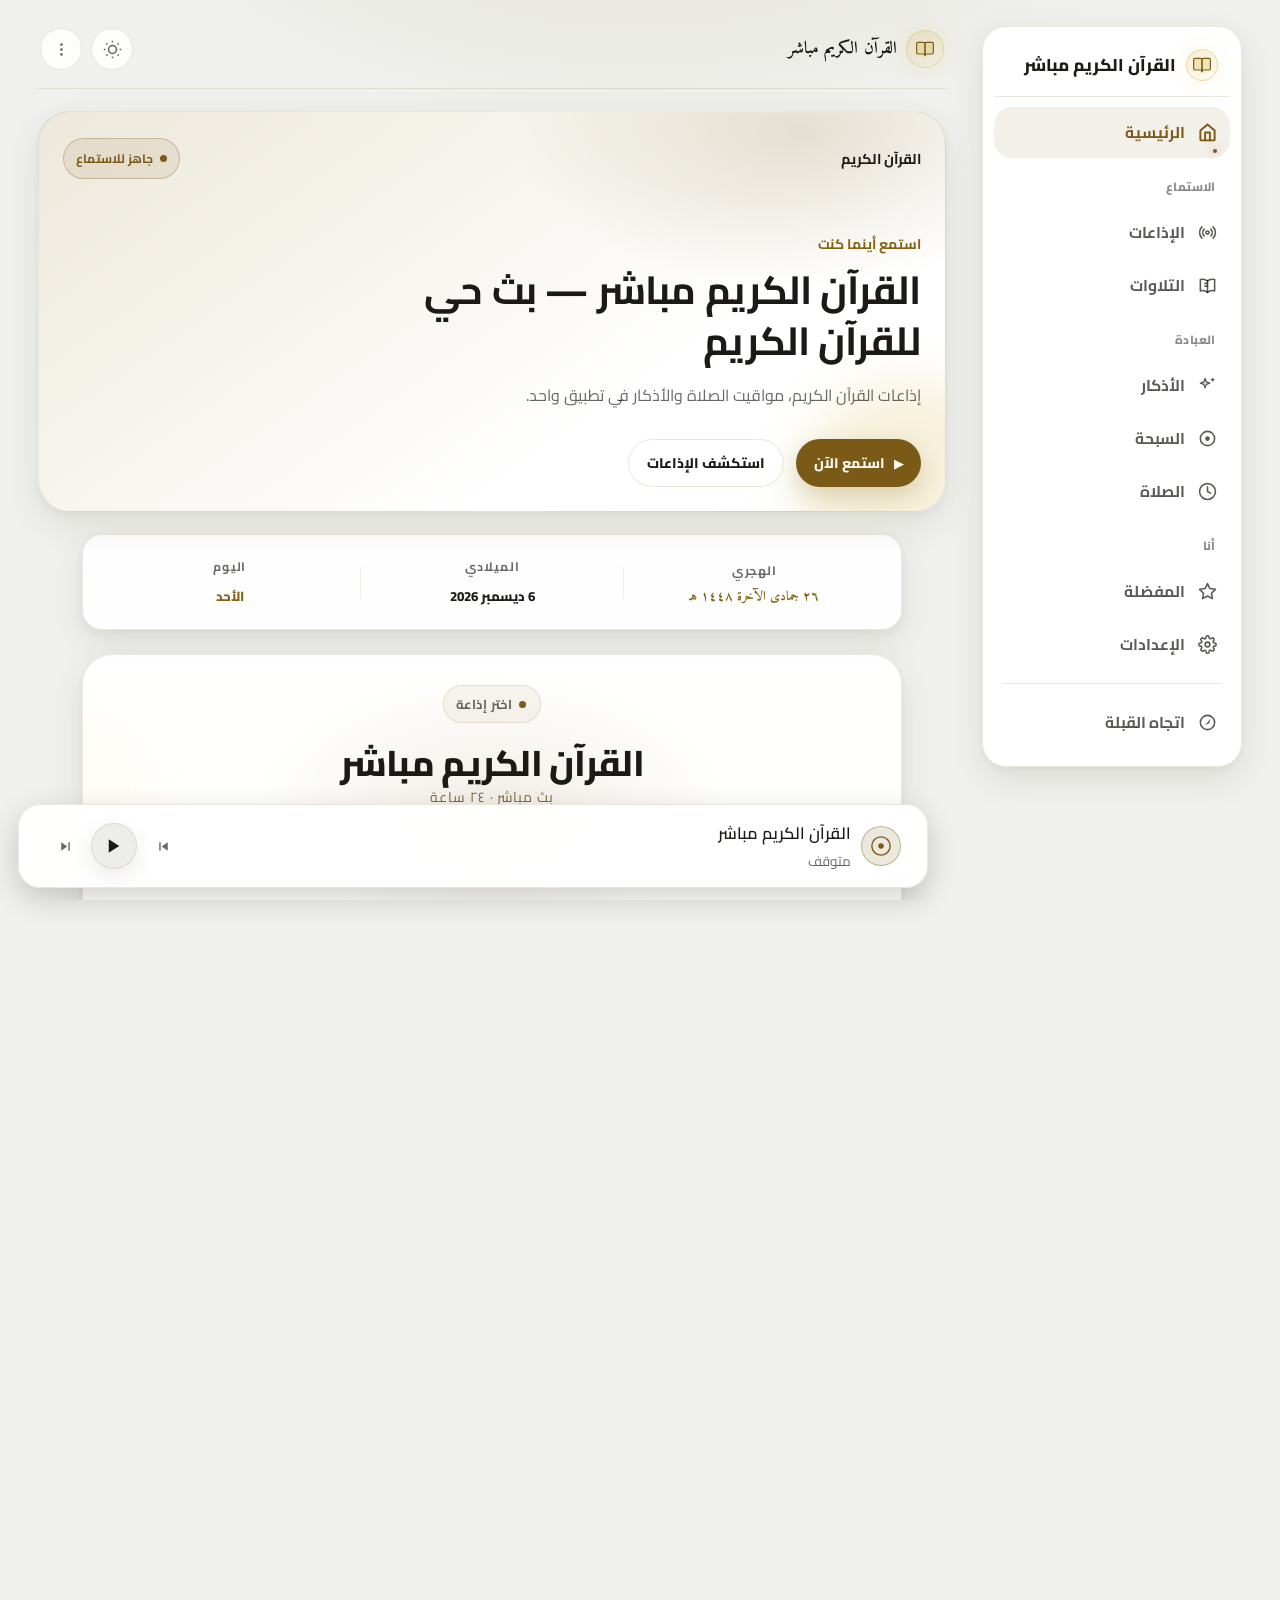
==== commit 04179ff7: "Release Quran Kareem final production 4" ====
--- a/index.html
+++ b/index.html
@@ -4,6 +4,8 @@
 <meta charset="UTF-8"/>
 <!-- viewport: maximum-scale=5 للوصول، viewport-fit=cover للشاشات المنحنية -->
 <meta name="viewport" content="width=device-width,initial-scale=1.0,maximum-scale=5.0,viewport-fit=cover"/>
+<meta name="referrer" content="strict-origin-when-cross-origin"/>
+<meta http-equiv="Content-Security-Policy" content="object-src 'none'; base-uri 'self'; form-action 'none'"/>
 <meta name="theme-color" content="#0e0d0a" id="themeColorMeta"/>
 <script>
   (() => {
@@ -636,7 +638,7 @@
 
     <div class="stg-group">
       <h3 class="stg-group-title">حول التطبيق</h3>
-      <p class="stg-about">القرآن الكريم مباشر — إذاعات بث مباشر، تلاوات، مواقيت الصلاة، الأذكار والسبحة الرقمية. الإصدار ٥.٣.٧</p>
+      <p class="stg-about">القرآن الكريم مباشر — إذاعات بث مباشر، تلاوات، مواقيت الصلاة، الأذكار والسبحة الرقمية. الإصدار ٥.٣.٨</p>
       <a class="stg-row" href="https://qurankareem.live" target="_blank" rel="noopener noreferrer">
         <span class="stg-row-ic" aria-hidden="true"><svg viewBox="0 0 24 24" fill="none" stroke="currentColor" stroke-width="2" stroke-linecap="round" stroke-linejoin="round"><path d="M18 13v6a2 2 0 0 1-2 2H5a2 2 0 0 1-2-2V8a2 2 0 0 1 2-2h6"/><polyline points="15 3 21 3 21 9"/><line x1="10" y1="14" x2="21" y2="3"/></svg></span>
         <span class="stg-row-txt">qurankareem.live</span>
@@ -652,7 +654,7 @@
       <span class="ftr-dot" aria-hidden="true"></span>
       <span id="ftrMsg">—</span>
     </div>
-    <p>تم التطوير بواسطة <a class="flink" href="https://www.linkedin.com/in/k5aloood" target="_blank" rel="noopener noreferrer" aria-label="خالد سامح على LinkedIn">خالد سامح</a> · <span class="ftr-ver">نسخة ٥.٣.٧</span></p>
+    <p>تم التطوير بواسطة <a class="flink" href="https://www.linkedin.com/in/k5aloood" target="_blank" rel="noopener noreferrer" aria-label="خالد سامح على LinkedIn">خالد سامح</a> · <span class="ftr-ver">نسخة ٥.٣.٨</span></p>
   </footer>
 
 </div>
--- a/css/styles.min.css
+++ b/css/styles.min.css
@@ -1 +1,21 @@
-*,*::before,*::after{box-sizing:border-box;margin:0;padding:0}html{font-size:16px;-webkit-text-size-adjust:100%;scroll-behavior:smooth;overflow-x:hidden;width:100%}@media (prefers-reduced-motion:reduce){html{scroll-behavior:auto}}body::before{content:'';position:fixed;inset:0;z-index:-2;background:radial-gradient(ellipse 70% 55% at 10% 10%,rgba(212,175,55,.108) 0%,transparent 65%),radial-gradient(ellipse 60% 50% at 90% 90%,rgba(212,175,55,.144) 0%,transparent 65%),var(--bg);transition:background var(--ts) var(--ease)}button{font-family:var(--fu);cursor:pointer;border:none;background:none;color:inherit;-webkit-tap-highlight-color:transparent;user-select:none}button:focus-visible{outline:2px solid var(--gold);outline-offset:3px}.skip-link{position:absolute;top:-100px;right:16px;z-index:9999;background:var(--gold);color:#0a1206;font-family:var(--fu);font-weight:700;font-size:14px;padding:10px 20px;border-radius:var(--r-sm,8px);text-decoration:none;transition:top .2s ease}.skip-link:focus{top:12px}svg{display:block;pointer-events:none}select{-webkit-appearance:none;appearance:none;background:transparent;cursor:pointer;color:var(--txt)}::-webkit-scrollbar{width:4px}::-webkit-scrollbar-track{background:transparent}::-webkit-scrollbar-thumb{background:var(--gdim);border-radius:4px}.geo svg{width:100%;height:100%}.logo-ic svg{width:20px;height:20px}.ibtn{width:40px;height:40px;min-width:40px;border-radius:50%;display:flex;align-items:center;justify-content:center;color:var(--txt2);border:1px solid transparent;flex-shrink:0;transition:color var(--t) var(--ease),background var(--t) var(--ease),border-color var(--t) var(--ease),transform var(--tf) var(--ease)}.ibtn svg{width:17px;height:17px}.ibtn:hover{color:var(--gold);background:var(--gdim);border-color:var(--cb);transform:scale(1.08)}.ibtn:active{transform:scale(.88)}.menu-wrap{position:relative}.app-menu{position:absolute;top:calc(100% + 10px);left:0;min-width:210px;z-index:120;background:var(--card);backdrop-filter:blur(22px) saturate(160%);-webkit-backdrop-filter:blur(22px) saturate(160%);border:1px solid var(--cb);border-radius:var(--r-lg);box-shadow:var(--sh);padding:6px;display:flex;flex-direction:column;gap:1px;opacity:0;transform:translateY(-6px) scale(.96);pointer-events:none;transform-origin:top left;transition:opacity .16s var(--ease),transform .16s var(--ease)}.app-menu.open{opacity:1;transform:translateY(0) scale(1);pointer-events:auto}.app-menu-item{display:flex;align-items:center;gap:10px;width:100%;padding:9px 10px;border-radius:calc(var(--r-lg) - 6px);color:var(--txt2);font-family:var(--fu);font-size:.82rem;font-weight:600;text-align:right;background:transparent;transition:background var(--t) var(--ease),color var(--t) var(--ease)}.app-menu-item:hover,.app-menu-item:focus-visible{background:var(--gdim);color:var(--gold)}.app-menu-item:active{transform:scale(.98)}.ami-ic{width:30px;height:30px;min-width:30px;border-radius:50%;display:flex;align-items:center;justify-content:center;background:var(--gdim);color:var(--gold);flex-shrink:0}.ami-ic svg{width:15px;height:15px}.app-menu-sep{height:1px;background:var(--sep);margin:5px 8px}[data-theme="dark"] .i-sun{display:none}[data-theme="dark"] .i-moon{display:block}[data-theme="light"] .i-sun{display:block}[data-theme="light"] .i-moon{display:none}.card{background:var(--card-solid,var(--card));border:1px solid var(--cb);border-radius:var(--r-xl);box-shadow:var(--sh),inset 0 0 0 1px rgba(212,175,55,.045),inset 0 1px 0 rgba(255,255,255,.03);transition:background var(--t) var(--ease),border-color var(--t) var(--ease);transform:translateZ(0)}.section-arrive{animation:sectionArrive .75s var(--ease)}@keyframes sectionArrive{0%{box-shadow:var(--sh),0 0 0 0 rgba(212,175,55,0),inset 0 0 0 1px rgba(212,175,55,.045)}22%{box-shadow:var(--sh),0 0 0 3px var(--gdim),inset 0 0 0 1px rgba(212,175,55,.18)}100%{box-shadow:var(--sh),0 0 0 0 rgba(212,175,55,0),inset 0 0 0 1px rgba(212,175,55,.045)}}@media (prefers-reduced-motion:reduce){.section-arrive{animation:none}}.card:hover{background:var(--ch)}.cal-block--center{text-align:center}.cal-hijri{font-family:var(--fd);font-size:clamp(.95rem,3vw,1.1rem);color:var(--gold);font-weight:700;line-height:1.3}.cal-day{font-size:.82rem;color:var(--gold);font-weight:700}.ldot{width:7px;height:7px;border-radius:50%;background:var(--txt3);flex-shrink:0;transition:background var(--t),box-shadow var(--t)}@keyframes bufPulse{0%,100%{opacity:1}50%{opacity:.28}}.viz.on{opacity:1}.spwrap,.ewrap{position:absolute;inset:0;display:flex;align-items:center;justify-content:center;flex-direction:column;gap:6px}.sptxt,.emsg{font-size:.74rem;color:var(--txt2)}.eic{font-size:1.25rem}.rbtn{display:flex;align-items:center;gap:5px;padding:5px 14px;border-radius:999px;background:var(--gdim);border:1px solid var(--cb);color:var(--gold);font-size:.74rem;font-weight:600;transition:background var(--t),transform var(--tf);min-height:44px}.rbtn:hover{background:rgba(212,175,55,.22);transform:translateY(-1px)}.rbtn:active{transform:scale(.94)}.rbtn svg{width:12px;height:12px}.strow{display:flex;align-items:center;gap:6px;padding:5px 14px;border-radius:999px;background:var(--gdim);border:1px solid rgba(212,175,55,.12);font-size:.74rem;color:var(--txt2);white-space:nowrap}.strow.live{color:var(--green)}.strow.loading{color:var(--gold)}.strow.error{color:var(--red)}.pbtn::before{content:'';position:absolute;inset:-5px;border-radius:50%;border:1px solid rgba(212,175,55,.28)}.pbtn.playing::before{animation:ripplePulse 2.8s ease-out infinite}@keyframes ripplePulse{0%{inset:-5px;opacity:.52}100%{inset:-22px;opacity:0}}.pbtn .i-play{margin-right:-3px}.pbtn:active{transform:scale(.92)}.bsh{position:absolute;inset:0;border-radius:50%;background:radial-gradient(circle at 34% 26%,rgba(255,255,255,.22) 0%,transparent 62%);pointer-events:none}.vic svg{width:18px;height:18px;color:var(--txt2);transition:color var(--t)}.vic:hover svg{color:var(--gold)}.vslider::-webkit-slider-thumb:active{cursor:grabbing;transform:scale(1.35)}.divider{width:100%;height:1px;background:var(--sep);margin:2px 0}.sec-card{padding:clamp(16px,3vw,22px) clamp(14px,3vw,20px);display:flex;flex-direction:column;gap:12px}.sec-title{font-family:var(--fd);font-size:1.05rem;color:var(--gold);display:flex;align-items:center;gap:6px;font-weight:700}.sec-title svg{width:16px;height:16px}@keyframes fadeUp{from{opacity:0;transform:translateY(6px)}to{opacity:1;transform:translateY(0)}}.st-icon{width:40px;height:40px;min-width:40px;border-radius:50%;background:rgba(212,175,55,.09);border:1px solid var(--sep);display:flex;align-items:center;justify-content:center;font-size:1.3rem;flex-shrink:0;overflow:hidden;transition:background var(--t),border-color var(--t),box-shadow var(--t)}.st-icon--avatar{background:linear-gradient(145deg,var(--gdim),color-mix(in srgb,var(--gold) 22%,transparent))!important;border-color:color-mix(in srgb,var(--gold) 35%,var(--cb))!important}.rc-initial{font-family:var(--fd);font-weight:700;font-size:1.05rem;color:var(--gold);line-height:1}.st-item.active .st-icon{background:rgba(212,175,55,.18);border-color:var(--gold);box-shadow:0 0 10px var(--gglow)}.st-item.playing .st-icon{background:rgba(212,175,55,.12);border-color:rgba(212,175,55,.38);animation:iconPulse 2s ease-in-out infinite}@keyframes iconPulse{0%,100%{box-shadow:0 0 0 0 rgba(212,175,55,.28)}50%{box-shadow:0 0 0 6px rgba(212,175,55,0)}}.st-info{display:flex;flex-direction:column;gap:3px;flex:1;min-width:0}.st-item[data-cat="قراء"].st-badge{background:rgba(212,175,55,.14);color:var(--blue);border:1px solid rgba(212,175,55,.28)}.st-eq{display:none;align-items:flex-end;gap:2px;height:16px;flex-shrink:0}.st-item.playing .st-eq{display:flex}.st-eq span{width:3px;border-radius:2px;background:var(--green);animation:eqBar .8s ease-in-out infinite}.st-eq span:nth-child(1){height:5px;animation-delay:0s}.st-eq span:nth-child(2){height:10px;animation-delay:.15s}.st-eq span:nth-child(3){height:7px;animation-delay:.3s}@keyframes eqBar{0%,100%{transform:scaleY(.32)}50%{transform:scaleY(1)}}.st-fav:hover{opacity:1;background:var(--gdim);border-color:var(--sep);transform:scale(1.1)}.st-fav.saved svg{fill:var(--gold)}.st-fav svg{width:15px;height:15px;transition:fill var(--t)}.no-results{text-align:center;color:var(--txt3);font-size:.86rem;padding:24px 0}.tb-card::before{content:'';position:absolute;inset:0;pointer-events:none;z-index:0;background:radial-gradient(ellipse 68% 52% at 50% 0%,rgba(212,175,55,.06) 0%,transparent 68%);border-radius:inherit}.tb-card>*{position:relative;z-index:1}.tb-title{font-family:var(--fd);font-size:1.05rem;color:var(--gold);display:flex;align-items:center;gap:6px;font-weight:700}.tb-title svg{width:16px;height:16px}.tb-svg{width:100%;height:100%;transform:rotate(-90deg)}.tb-center{position:absolute;inset:0;display:flex;flex-direction:column;align-items:center;justify-content:center;gap:2px;pointer-events:none}.tb-num.bump{animation:bumpSoft .36s cubic-bezier(.34,1.56,.64,1)}@keyframes bumpSoft{0%{transform:scale(1)}30%{transform:scale(1.06)}65%{transform:scale(1.02)}100%{transform:scale(1)}}.tb-mile{font-size:.66rem;color:var(--gold);opacity:0;transform:translateY(4px);transition:opacity .38s ease,transform .38s cubic-bezier(.34,1.56,.64,1);min-height:1em;font-weight:700;letter-spacing:.04em}.tb-mile.show{opacity:1;transform:translateY(0)}.tb-tap{position:absolute;bottom:-10px;left:50%;transform:translateX(-50%);width:clamp(54px,13vw,66px);height:clamp(54px,13vw,66px);border-radius:50%;background:linear-gradient(145deg,var(--gl) 0%,var(--gold) 45%,var(--gd) 100%);color:#0a1206;display:flex;align-items:center;justify-content:center;box-shadow:0 6px 20px rgba(212,175,55,.48),0 2px 7px rgba(0,0,0,.32),inset 0 1px 0 rgba(255,255,255,.32),inset 0 -1px 0 rgba(0,0,0,.14);transition:transform .2s cubic-bezier(.25,.46,.45,.94),box-shadow .2s;touch-action:manipulation;user-select:none;-webkit-tap-highlight-color:transparent}.tb-tap::before{content:'';position:absolute;inset:0;border-radius:50%;background:radial-gradient(circle at 36% 28%,rgba(255,255,255,.30) 0%,transparent 62%)}.tb-tap:hover{box-shadow:0 10px 34px rgba(212,175,55,.65),0 3px 9px rgba(0,0,0,.28),inset 0 1px 0 rgba(255,255,255,.32);transform:translateX(-50%) scale(1.07) translateY(-1px)}.tb-tap:active{box-shadow:0 3px 10px rgba(212,175,55,.38),0 1px 4px rgba(0,0,0,.28),inset 0 1px 0 rgba(255,255,255,.18);transform:translateX(-50%) scale(.94)}.tb-tap svg{width:20px;height:20px;position:relative;z-index:1}.tb-rst:hover{background:rgba(212,175,55,.20);transform:translateY(-1px)}.tb-rst:active{transform:scale(.93)}.tb-rst svg{width:11px;height:11px}.tb-flash{position:fixed;top:50%;left:50%;transform:translate(-50%,-50%) scale(.82) translateY(8px);z-index:999;pointer-events:none;opacity:0;transition:opacity .26s var(--ease),transform .3s var(--spring)}.tb-flash.show{opacity:1;transform:translate(-50%,-50%) scale(1) translateY(0)}.tb-flash-msg{background:rgba(14,13,10,.9);backdrop-filter:blur(22px);-webkit-backdrop-filter:blur(22px);border:1px solid rgba(212,175,55,.38);color:var(--gold);font-family:var(--fd);font-size:1rem;padding:14px 26px;border-radius:var(--r-lg);text-align:center;white-space:pre-line;box-shadow:0 8px 36px rgba(0,0,0,.52),0 0 0 1px rgba(212,175,55,.09),inset 0 1px 0 rgba(212,175,55,.14)}.azcard{padding:clamp(16px,3vw,22px) clamp(14px,3vw,20px);display:flex;flex-direction:column;gap:0}.az-title{font-family:var(--fd);font-size:1.05rem;color:var(--gold);display:flex;align-items:center;gap:6px;margin-bottom:10px;font-weight:700}.az-title svg{width:16px;height:16px}.azcard details:last-of-type{border-bottom:none}.azcard summary:hover{color:var(--gold)}.sum-arrow{margin-right:auto;transition:transform var(--t);font-size:.68rem;color:var(--txt3)}.zi{background:rgba(0,0,0,.14);border:1px solid var(--sep);border-radius:var(--r);padding:12px 13px;display:flex;flex-direction:column;gap:5px;animation:fadeUp .22s ease both}.zi-text{font-family:var(--fd);font-size:.98rem;color:var(--txt);line-height:1.85;text-align:right}.zi-trans{font-size:.74rem;color:var(--txt2);line-height:1.6}.zi-footer{display:flex;align-items:center;justify-content:space-between;gap:7px;flex-wrap:wrap}.zi-badge{display:inline-flex;align-items:center;gap:4px;padding:2px 9px;background:var(--cb);border-radius:var(--r-xl);font-size:.66rem;font-weight:700;color:var(--gold)}.zi-counter{display:flex;align-items:center;gap:7px}.zi-val{font-size:.73rem;font-weight:700;color:var(--gold);min-width:36px;text-align:center}.zi-btn{padding:6px 12px;border-radius:var(--r-xl);background:linear-gradient(135deg,var(--gold),var(--gl));color:#0a1206;font-size:.76rem;font-weight:700;box-shadow:0 2px 7px var(--gglow);transition:transform var(--tf),box-shadow var(--t);min-height:36px}.zi-btn:hover{transform:scale(1.04);box-shadow:0 4px 13px var(--gglow)}.zi-btn:active{transform:scale(.94)}.zi-btn:disabled{opacity:.44;cursor:default;transform:none}.zi.done{opacity:.5}.zi.done .zi-text{text-decoration:line-through;text-decoration-color:var(--gold);text-decoration-thickness:1px}.flink{color:var(--gold);opacity:.72;transition:opacity var(--t);text-decoration:none}.flink:hover{opacity:1;text-decoration:underline}.ftr-ver{color:var(--txt3);font-size:.78em}.ftr-status{display:none;align-items:center;justify-content:center;gap:5px;margin-bottom:6px;font-size:.71rem;color:var(--txt3);padding:5px 10px;border-radius:var(--r-xl);background:rgba(0,0,0,.16);border:1px solid var(--sep);animation:fadeUp .28s ease}.ftr-status.show{display:flex}.ftr-status.err{color:var(--red);border-color:rgba(248,113,113,.18);background:rgba(248,113,113,.05)}.ftr-status.warn{color:var(--gold);border-color:var(--cb);background:var(--gdim)}.ftr-status.ok{color:var(--green);border-color:rgba(212,175,55,.18);background:rgba(212,175,55,.05)}.ftr-dot{width:5px;height:5px;border-radius:50%;flex-shrink:0}.ftr-status.err .ftr-dot{background:var(--red)}.ftr-status.warn .ftr-dot{background:var(--gold);animation:bufPulse .9s ease-in-out infinite}.ftr-status.ok .ftr-dot{background:var(--green)}.mini.visible{transform:translateY(0);opacity:1}.bnav-item:active{transform:scale(.92)}.bnav-item:focus-visible{outline:2px solid var(--gold);outline-offset:-2px;border-radius:var(--r-sm)}.minfo{display:flex;align-items:center;gap:10px;flex:1;min-width:0;overflow:hidden}.mic svg{width:22px;height:22px}.mtxt{display:flex;flex-direction:column;min-width:0}.mbtn:hover{box-shadow:var(--sbh);transform:scale(1.07)}.mbtn:active{transform:scale(.9)}.mbtn svg{width:18px;height:18px}.fdiv.hidden{display:none}.fbody{display:flex;flex-direction:column;align-items:center;gap:16px}.frings{position:relative;width:180px;height:180px;display:flex;align-items:center;justify-content:center}.fr{position:absolute;border-radius:50%;border:1px solid var(--cb);animation:frSpin var(--dur) linear infinite}.fr--1{inset:0;--dur:12s}.fr--2{inset:18px;--dur:18s;animation-direction:reverse}.fr--3{inset:36px;--dur:24s}@keyframes frSpin{to{transform:rotate(360deg)}}.frc{position:absolute;inset:0;display:flex;align-items:center;justify-content:center}.bism{font-family:var(--fd);font-size:1rem;color:var(--gold);text-align:center;line-height:1.65;filter:drop-shadow(0 0 8px var(--gglow))}.ftit{font-family:var(--fd);font-size:1.2rem;color:var(--txt);text-align:center}.fst{font-size:.8rem;color:var(--txt2);text-align:center}.fexit{position:absolute;top:clamp(14px,4vw,22px);left:clamp(14px,4vw,22px);width:44px;height:44px;border-radius:50%;background:var(--card);border:1px solid var(--cb);color:var(--txt2);display:flex;align-items:center;justify-content:center;transition:color var(--t),border-color var(--t)}.fexit:hover{color:var(--gold);border-color:var(--gold)}.fexit svg{width:17px;height:17px}.pt-qibla-btn{width:30px;height:30px;min-width:30px;border-radius:50%;display:flex;align-items:center;justify-content:center;background:var(--gdim);color:var(--gold);border:1px solid var(--cb);cursor:pointer;transition:color var(--t) var(--ease),background var(--t) var(--ease),border-color var(--t) var(--ease),transform var(--tf) var(--ease)}.pt-qibla-btn:hover,.pt-qibla-btn:active{color:#0a1206;background:linear-gradient(135deg,var(--gold),var(--gl));border-color:transparent;transform:scale(1.08)}.pt-qibla-btn:active{transform:scale(.92)}.pt-qibla-btn svg{width:17px;height:17px}.qibla-screen{position:fixed;inset:0;z-index:10200;background:var(--bg);display:flex;flex-direction:column;overflow:hidden}.qibla-topbar{display:flex;align-items:center;justify-content:space-between;padding:calc(env(safe-area-inset-top,0px) + 14px) 18px 12px;border-bottom:1px solid var(--sep);flex-shrink:0}.qibla-topbar-title{font-family:var(--fu);font-weight:800;font-size:1.02rem;color:var(--txt)}.qibla-close{width:36px;height:36px;border-radius:50%;background:var(--card);border:1px solid var(--cb);color:var(--txt2);display:flex;align-items:center;justify-content:center;transition:color var(--t) var(--ease),border-color var(--t) var(--ease)}.qibla-close:hover{color:var(--gold);border-color:var(--gold)}.qibla-close svg{width:16px;height:16px}.qibla-body{flex:1;overflow-y:auto;padding:22px 18px calc(env(safe-area-inset-bottom,0px) + 28px);display:flex;flex-direction:column;align-items:center}.qibla-center-msg{display:flex;flex-direction:column;align-items:center;gap:14px;text-align:center;color:var(--txt2);max-width:320px;margin:auto;padding:30px 10px}.qibla-center-msg svg{color:var(--gold)}.qibla-center-msg--warn svg{color:var(--amber)}.qibla-center-msg p{font-size:.9rem;line-height:1.7;font-weight:600}.qibla-spinner{width:38px;height:38px;border-radius:50%;border:3px solid var(--cb);border-top-color:var(--gold);animation:qibla-spin 0.85s linear infinite}@keyframes qibla-spin{to{transform:rotate(360deg)}}.qibla-primary-btn{padding:11px 30px;border-radius:14px;background:linear-gradient(135deg,var(--gl),var(--gd));color:#1b1608;font-family:var(--fu);font-weight:800;font-size:.88rem;border:none;box-shadow:0 10px 26px var(--gglow);cursor:pointer;transition:transform .18s var(--ease)}.qibla-primary-btn:active{transform:scale(.96)}.qibla-static-result{display:flex;flex-direction:column;align-items:center;gap:4px;padding:22px 26px;border-radius:var(--r-xl);background:var(--card);border:1px solid var(--cb);margin-top:4px}.qibla-static-deg{font-family:var(--fd);font-size:2.4rem;font-weight:700;color:var(--gold)}.qibla-static-dir{font-size:.86rem;font-weight:700;color:var(--txt2)}.qibla-static-dist{font-size:.76rem;color:var(--txt3);margin-top:4px}.qibla-compass-wrap{display:flex;flex-direction:column;align-items:center;gap:16px;width:100%;max-width:340px}.qibla-top-readout{display:flex;flex-direction:column;align-items:center;gap:2px}.qtr-label{font-family:var(--fd);font-size:.92rem;font-weight:700;color:var(--txt3);display:flex;align-items:center;justify-content:center;gap:8px;letter-spacing:.02em}.qtr-label::before,.qtr-label::after{content:"";width:14px;height:1px;background:linear-gradient(90deg,transparent,var(--gold));opacity:.5}.qtr-label::after{transform:scaleX(-1)}.qtr-val{font-family:var(--fd);font-size:1.9rem;font-weight:700;color:var(--gold);line-height:1.15}.qibla-dial-housing{position:relative;width:min(78vw,300px);height:min(78vw,300px);flex-shrink:0}.qibla-pointer-fixed{position:absolute;top:-2px;left:50%;transform:translateX(-50%);width:0;height:0;border-left:8px solid transparent;border-right:8px solid transparent;border-top:14px solid var(--gold);z-index:3;filter:drop-shadow(0 2px 6px var(--gglow))}.qibla-dial{width:100%;height:100%;display:block;overflow:visible}.qd-bezel{fill:var(--card);stroke:var(--cb);stroke-width:1.5}.qd-tick{stroke:var(--txt3);stroke-width:1.4}.qd-tick--major{stroke:var(--gold);stroke-width:2.2}.qd-cardinal{font-family:var(--fu);font-size:15px;font-weight:800;fill:var(--txt2)}.qd-qibla-arrow{transition:filter .25s var(--ease)}.qd-arrow-shape{fill:var(--gold)}.qd-kaaba-dot{fill:var(--bg2);stroke:var(--gold);stroke-width:2}.qd-qibla-arrow--aligned .qd-arrow-shape{fill:var(--green)}.qd-qibla-arrow--aligned .qd-kaaba-dot{stroke:var(--green)}.qd-qibla-arrow--aligned{filter:drop-shadow(0 0 8px var(--green))}.qd-hub{fill:var(--gold)}.qibla-status{padding:10px 20px;border-radius:999px;background:var(--gdim);border:1px solid var(--cb);color:var(--gold);font-weight:700;font-size:.86rem;text-align:center;transition:background var(--t) var(--ease),color var(--t) var(--ease),border-color var(--t) var(--ease);max-width:280px}.qibla-calib-hint{font-size:.74rem;line-height:1.6;color:var(--txt3);text-align:center;max-width:280px;padding:8px 14px;border-radius:12px;background:var(--ch)}.qibla-meta-row{display:flex;width:100%;gap:8px}.qibla-meta-item{flex:1;display:flex;flex-direction:column;align-items:center;gap:3px;padding:10px 6px;border-radius:14px;background:var(--card);border:1px solid var(--cb)}.qm-label{font-size:.62rem;font-weight:700;color:var(--txt3)}.qm-val{font-size:.86rem;font-weight:800;color:var(--txt)}.qibla-fallback-note{font-size:.76rem;line-height:1.6;color:var(--amber);text-align:center;padding:10px 14px;border-radius:12px;background:color-mix(in srgb,var(--amber) 10%,transparent);border:1px solid color-mix(in srgb,var(--amber) 25%,transparent)}.qibla-disclaimer{font-size:.68rem;line-height:1.6;color:var(--txt3);text-align:center;opacity:.8;max-width:300px}.hidden{display:none!important}.st-icon--svg{background:linear-gradient(145deg,rgba(212,175,55,.06) 0%,rgba(212,175,55,.036) 100%);color:var(--txt2);transition:color var(--t),background var(--t),box-shadow var(--t)}.st-icon--svg svg{width:20px;height:20px;will-change:transform;transition:transform 120ms var(--spring),color 100ms}.st-item:hover .st-icon--svg svg{transform:scale(1.12)}.st-item.active .st-icon--svg{color:var(--gold);background:linear-gradient(145deg,rgba(212,175,55,.22) 0%,rgba(212,175,55,.08) 100%);border-color:var(--gold);box-shadow:0 0 10px var(--gglow)}.st-item.playing .st-icon--svg{color:var(--green);background:linear-gradient(145deg,rgba(212,175,55,.18) 0%,rgba(212,175,55,.06) 100%);border-color:rgba(212,175,55,.38)}.cat-pills::-webkit-scrollbar{display:none}.st-search:focus-within{border-color:var(--gold)}.st-search-input::-webkit-search-cancel-button{-webkit-appearance:none}.cat-pill:hover{color:var(--gold);border-color:var(--cb);background:var(--gdim)}.cat-pill:active{transform:scale(.92)}.tb-target-badge:hover{box-shadow:0 3px 12px rgba(212,175,55,.5)}.tb-target-badge:active{transform:scale(.92)}@media (max-width:768px){select,input[type="range"],input,textarea,.pt-city-sel{font-size:16px!important}}@font-face{font-family:'Cairo-Fallback';src:local('Arial');size-adjust:105%;ascent-override:95%;descent-override:25%;line-gap-override:normal}@font-face{font-family:'Amiri-Fallback';src:local('Georgia');size-adjust:98%;ascent-override:90%;descent-override:20%;line-gap-override:normal}@media (max-width:359px){:root{--r-xl:14px;--r-lg:11px;--r:9px}body{padding-bottom:calc(var(--dock-height, 64px) + 68px + env(safe-area-inset-bottom,0px))}.wrap{padding:0 10px;gap:10px}.hdr{padding:10px 0 4px}.hdr::before{top:-6px;left:0;right:0;bottom:0}.hdr-acts{gap:1px}.ibtn{width:34px;height:34px;min-width:34px}.ibtn svg{width:15px;height:15px}.logo span{display:none}.logo-ic{width:30px;height:30px}.logo-ic svg{width:18px;height:18px}.cal-card{padding:10px;gap:8px}.cal-divider{display:none}.cal-hijri{font-size:.82rem}.cal-greg{font-size:.7rem}.cal-label{font-size:.58rem}.np-card{padding:14px 10px;gap:10px}.np-title{font-size:1rem}.np-sub{font-size:.68rem}.vwrap{height:38px}.vb{width:3px}.pbtn{width:58px;height:58px;min-width:58px}.pbtn svg{width:18px;height:18px}.strow{padding:4px 10px;font-size:.7rem}.vrow{gap:8px}.vpct{font-size:.65rem;width:28px}.sec-card{padding:12px 10px;gap:10px}.st-item{padding:8px 10px;gap:8px}.st-icon{width:34px;height:34px;min-width:34px;font-size:1.1rem}.st-icon--svg svg{width:16px;height:16px}.st-name{font-size:.78rem}.st-badge{font-size:.56rem;padding:1px 5px}.st-fav{width:30px;height:30px;min-width:30px}.st-fav svg{width:13px;height:13px}.tb-card{padding:14px 10px;gap:14px}.tb-ring{width:clamp(150px,44vw,190px);height:clamp(150px,44vw,190px)}.tb-num{font-size:1.7rem}.tb-tap{width:50px;height:50px}.tb-tap svg{width:18px;height:18px}.azcard{padding:12px 10px}.zi-text{font-size:.88rem}.mini{padding:7px 10px 7px}.mbtn{width:38px;height:38px}.mbtn svg{width:16px;height:16px}.mt{font-size:.78rem}.ms{font-size:.62rem}.mic{width:30px;height:30px}.mic svg{width:18px;height:18px}.cat-pills{gap:4px}.cat-pill{padding:4px 9px;font-size:.68rem;min-height:28px}}@media (min-width:360px) and (max-width:479px){.wrap{padding:0 clamp(12px,3.8vw,18px);gap:12px}.np-card{padding:clamp(16px,4.2vw,22px) clamp(13px,3.6vw,18px);gap:clamp(10px,2.8vw,14px)}.np-title{font-size:clamp(1.05rem,5.2vw,1.35rem)}.np-sub{font-size:clamp(.7rem,2.1vw,.78rem)}.pbtn{width:clamp(62px,14vw,72px);height:clamp(62px,14vw,72px)}.st-item{padding:clamp(8px,2.5vw,11px) clamp(10px,3vw,13px)}.st-name{font-size:clamp(.8rem,2.4vw,.88rem)}.tb-ring{width:clamp(170px,44vw,200px);height:clamp(170px,44vw,200px)}.tb-num{font-size:clamp(1.9rem,7.5vw,2.4rem)}.tb-tap{width:clamp(52px,13vw,62px);height:clamp(52px,13vw,62px)}.cat-pills{gap:5px}.cat-pill{padding:4px 11px;font-size:.72rem}}@media (min-width:480px) and (max-width:767px){.wrap{padding:0 clamp(16px,3.8vw,24px);gap:14px}.np-title{font-size:clamp(1.15rem,4.2vw,1.5rem)}.tb-ring{width:clamp(190px,44vw,216px);height:clamp(190px,44vw,216px)}.tb-num{font-size:clamp(2.1rem,7vw,2.5rem)}.cat-pill{padding:5px 13px;font-size:.76rem}}@media (min-width:768px) and (max-width:1023px){.wrap{max-width:680px;padding:0 clamp(20px,3vw,32px);gap:16px}.np-title{font-size:clamp(1.4rem,3.2vw,1.7rem)}.st-list{max-height:500px}.tb-ring{width:212px;height:212px}.tb-num{font-size:2.8rem}.tb-tap{width:66px;height:66px}.cat-pill{padding:6px 15px;font-size:.82rem}.logo span{font-size:1.15rem}.ibtn{width:40px;height:40px}}@media (min-width:1024px) and (max-width:1199px){.wrap{max-width:720px;gap:16px}.st-list{max-height:540px}.tb-ring{width:220px;height:220px}}@media (min-width:1200px){.wrap{max-width:760px;gap:18px}body::before{background:radial-gradient(ellipse 40% 55% at 14% 10%,rgba(212,175,55,.099) 0%,transparent 60%),radial-gradient(ellipse 36% 50% at 86% 90%,rgba(212,175,55,.126) 0%,transparent 60%),radial-gradient(ellipse 25% 36% at 50% 50%,rgba(212,175,55,.03) 0%,transparent 48%),var(--bg)}.st-list{max-height:600px}.tb-ring{width:224px;height:224px}.tb-num{font-size:2.7rem}.np-title{font-size:1.75rem}.cat-pill{padding:6px 18px;font-size:.84rem}}@media (min-width:540px) and (max-width:720px){.wrap{max-width:660px;padding:0 clamp(18px,3.5vw,28px)}}@media (max-height:500px) and (orientation:landscape){body{padding-bottom:calc(68px + env(safe-area-inset-bottom,0px))}.bnav{display:none}.hdr{padding:6px 0 2px}.hdr::before{top:-4px;left:0;right:0;bottom:0}.wrap{gap:10px}.np-card{gap:8px;padding:12px 16px}.vwrap{height:32px}.np-title{font-size:1rem}.np-sub{display:none}.tb-ring{width:130px;height:130px}.tb-num{font-size:1.5rem}.tb-card{display:grid;grid-template-columns:auto 1fr;grid-template-rows:auto auto;gap:10px 18px;align-items:center}.tb-header{grid-column:1/-1}.tb-ring{grid-row:2}.tb-bar{grid-row:2;grid-column:2;align-self:center}.logo span{font-size:.85rem}.mini{padding:6px clamp(12px,3vw,20px)}}@media (display-mode:standalone){.hdr{padding-top:max(clamp(14px,3vw,20px),env(safe-area-inset-top,14px))}.hdr::before{top:calc(-1*env(safe-area-inset-top,8px));left:0;right:0;bottom:0}}@media (hover:none) and (pointer:coarse){.st-item:hover{transform:none;box-shadow:none}.ibtn:hover{transform:none}.pbtn:hover{transform:none;box-shadow:var(--sb)}.card:hover{background:var(--card)}}@media (-webkit-min-device-pixel-ratio:2),(min-resolution:192dpi){.cal-hijri,.np-title,.tb-num{-webkit-font-smoothing:antialiased;-moz-osx-font-smoothing:grayscale}}@media print{.mini,.hdr,.pwa-update-toast,.fdiv,.hdr-acts,.pbtn,.mbtn,.geo,.viz{display:none!important}body{background:white;color:black;padding:0}.card{box-shadow:none;border:1px solid #ccc;background:white}.np-title{color:black}}@keyframes ptFadeUp{from{opacity:0;transform:translateY(10px)}to{opacity:1;transform:translateY(0)}}.pt-section-title>svg{width:16px;height:16px;flex-shrink:0}.pt-refresh-btn{width:28px;height:28px;border-radius:50%;display:flex;align-items:center;justify-content:center;color:var(--txt3,rgba(242,237,224,.3));background:none;border:none;cursor:pointer;margin-right:auto;transition:color .2s,transform .32s cubic-bezier(.34,1.56,.64,1);flex-shrink:0}.pt-refresh-btn svg{width:14px;height:14px;pointer-events:none}.pt-refresh-btn:hover{color:var(--gold,#d4af37);transform:rotate(180deg)}.pt-refresh-btn:active{transform:rotate(360deg) scale(.88)}.pt-bell-btn{width:30px;height:30px;border-radius:50%;border:1px solid transparent;background:none;display:flex;align-items:center;justify-content:center;cursor:pointer;flex-shrink:0;position:relative;color:var(--txt3,rgba(242,237,224,.32));transition:color .2s,background .2s,border-color .2s,transform .18s}.pt-bell-btn svg{width:15px;height:15px;pointer-events:none}.pt-bell-btn .bell-icon--on{display:none}.pt-bell-btn .bell-icon--off{display:block}.pt-bell-btn .bell-dot{fill:var(--green,#d4af37);display:none}.pt-bell-btn.bell-active{color:var(--gold,#d4af37);background:var(--gdim,rgba(212,175,55,.12));border-color:var(--cb,rgba(212,175,55,.28))}.pt-bell-btn.bell-active .bell-icon--on{display:block}.pt-bell-btn.bell-active .bell-icon--off{display:none}.pt-bell-btn.bell-active .bell-dot{display:block}.pt-bell-btn.bell-active::after{content:'';position:absolute;inset:-2px;border-radius:50%;border:1.5px solid var(--gold,#d4af37);opacity:0;will-change:transform,opacity;transform-origin:center;transform:scale(1);animation:bellRingPulse 2.2s ease-out infinite}@keyframes bellRingPulse{0%{transform:scale(1);opacity:.55}100%{transform:scale(1.55);opacity:0}}.pt-bell-btn:not(.bell-active):hover{color:var(--txt2,rgba(242,237,224,.58));background:rgba(255,255,255,.05);border-color:var(--sep,rgba(212,175,55,.13))}.pt-bell-btn:active{transform:scale(.87)}.pt-bell-btn:focus-visible{outline:2px solid var(--gold,#d4af37);outline-offset:2px}.pt-madhab-btn{flex-shrink:0;border:1px solid var(--cb,rgba(212,175,55,.22));background:transparent;color:var(--txt2,rgba(255,255,255,.68));border-radius:20px;padding:3px 10px;font-size:.64rem;font-weight:700;cursor:pointer;letter-spacing:.03em;white-space:nowrap;align-self:flex-start;transition:border-color .15s ease,color .15s ease}.pt-madhab-btn:hover,.pt-madhab-btn:focus-visible{border-color:var(--gold,#d4af37);color:var(--gold,#d4af37)}.pt-fallback-notice{display:flex;align-items:center;gap:8px;flex-wrap:wrap;background:rgba(212,175,55,.12);border:1px solid rgba(212,175,55,.28);border-radius:12px;padding:9px 12px;margin-bottom:12px;font-size:.78rem;line-height:1.5;color:var(--txt,#eee)}.pt-fallback-notice svg{flex-shrink:0;color:var(--gold,#d4af37)}.pt-fallback-notice span{flex:1 1 200px}.pt-fallback-btn{flex-shrink:0;border:1px solid var(--gold,#d4af37);background:transparent;color:var(--gold,#d4af37);border-radius:20px;padding:5px 14px;font-size:.74rem;font-weight:700;cursor:pointer;white-space:nowrap;transition:background .15s ease,color .15s ease}.pt-fallback-btn:hover,.pt-fallback-btn:focus-visible{background:var(--gold,#d4af37);color:#1a1400}.pt-header{display:flex;align-items:center;justify-content:space-between;gap:10px;margin-bottom:14px;flex-wrap:wrap}.pt-location{display:flex;align-items:center;gap:10px;min-width:0}.pt-flag{font-size:2.2rem;line-height:1;flex-shrink:0;font-family:"Apple Color Emoji","Segoe UI Emoji","Noto Color Emoji","Android Emoji",sans-serif;display:inline-flex;align-items:center;justify-content:center;min-width:2.4rem;min-height:2.4rem}.pt-loc-text{display:flex;flex-direction:column;gap:1px;min-width:0}.pt-city{font-family:var(--fd,'Amiri',serif);font-size:clamp(1.05rem,3vw,1.25rem);font-weight:700;color:var(--txt,#f4f0e6);line-height:1.2;white-space:nowrap;overflow:hidden;text-overflow:ellipsis}.pt-country{font-size:.74rem;color:var(--gold,#d4af37);opacity:.85;font-weight:500;white-space:nowrap;overflow:hidden;text-overflow:ellipsis}.pt-method-badge{font-size:.64rem;font-weight:700;padding:3px 9px;border-radius:20px;background:var(--gdim,rgba(212,175,55,.14));border:1px solid var(--cb,rgba(212,175,55,.22));color:var(--gold,#d4af37);letter-spacing:.03em;white-space:nowrap;flex-shrink:0;align-self:flex-start}.pt-next-wrap{background:linear-gradient(135deg,rgba(212,175,55,.10) 0%,rgba(212,175,55,.072) 100%);border:1px solid var(--cb,rgba(212,175,55,.22));border-radius:16px;padding:16px 20px;margin-bottom:14px;display:flex;flex-direction:column;align-items:center;gap:3px;position:relative;overflow:hidden}.pt-next-wrap::before{content:'';position:absolute;inset:0;pointer-events:none;background:radial-gradient(ellipse 80% 55% at 50% 0%,rgba(212,175,55,.08) 0%,transparent 70%)}.pt-next-label{display:flex;align-items:center;gap:6px;font-size:.7rem;color:var(--txt2,rgba(242,237,224,.58));letter-spacing:.06em;font-weight:600;position:relative}.pt-next-dot{position:relative;width:7px;height:7px;border-radius:50%;background:var(--green,#d4af37);box-shadow:0 0 6px rgba(212,175,55,.55);flex-shrink:0}.pt-next-dot::after{content:"";position:absolute;inset:-5px;border-radius:50%;background:rgba(212,175,55,.5);animation:dotPing 1.8s ease-out infinite;pointer-events:none}.pt-next-name{font-family:var(--fd,'Amiri',serif);font-size:clamp(1.3rem,4vw,1.55rem);font-weight:700;color:var(--txt,#f4f0e6);margin-top:2px;position:relative}.pt-countdown{font-family:'Cairo','Courier New',monospace;font-size:clamp(1.75rem,6vw,2.35rem);font-weight:900;color:var(--gold,#d4af37);letter-spacing:.06em;line-height:1;font-variant-numeric:tabular-nums;position:relative;filter:drop-shadow(0 0 10px var(--gglow,rgba(212,175,55,.35)))}.pt-next-time{font-size:.8rem;color:var(--txt2,rgba(242,237,224,.55));position:relative}.pt-grid{display:grid;grid-template-columns:repeat(3,1fr);gap:8px}.pt-prayer-item{display:flex;flex-direction:column;align-items:center;gap:5px;padding:11px 8px;border-radius:14px;background:rgba(0,0,0,.18);border:1px solid var(--sep,rgba(212,175,55,.12));transition:all .22s cubic-bezier(.4,0,.2,1);position:relative;overflow:hidden}.pt-prayer-item::before{content:'';position:absolute;inset:0;border-radius:14px;pointer-events:none;background:linear-gradient(135deg,rgba(212,175,55,.07),transparent);opacity:0;transition:opacity .22s}.pt-prayer-item:hover{transform:translateY(-2px);border-color:var(--cb,rgba(212,175,55,.22))}.pt-prayer-item:hover::before{opacity:1}.pt-next-active::after{content:'';position:absolute;top:5px;left:50%;transform:translateX(-50%);width:22px;height:3px;border-radius:2px;background:var(--gold,#d4af37);box-shadow:0 0 7px var(--gglow,rgba(212,175,55,.38))}.pt-sunrise{opacity:.6}.pt-p-icon svg{width:100%;height:100%}.pt-next-active .pt-p-icon{color:var(--gl,#e6c76a);filter:drop-shadow(0 0 5px var(--gglow,rgba(212,175,55,.38)))}.pt-p-name{font-family:var(--fd,'Amiri',serif);font-size:.88rem;font-weight:700;color:var(--txt,#f4f0e6);text-align:center}.pt-p-time{font-size:.76rem;color:var(--txt2,rgba(242,237,224,.55));font-weight:600;font-variant-numeric:tabular-nums;direction:ltr}.pt-next-active .pt-p-time{color:var(--txt,#f4f0e6);font-weight:700}.pt-sk-header{display:flex;justify-content:space-between;align-items:center;gap:10px;margin-bottom:4px}.pt-sk-bar{height:14px;border-radius:7px;background:var(--gdim,rgba(212,175,55,.14));flex:1}.pt-sk-bar.w60{flex:0 0 58%}.pt-sk-bar.w30{flex:0 0 28%}.pt-sk-next{height:100px;border-radius:16px;background:var(--gdim,rgba(212,175,55,.14))}.pt-sk-grid{display:grid;grid-template-columns:repeat(3,1fr);gap:8px}.pt-sk-cell{height:82px;border-radius:14px;background:var(--gdim,rgba(212,175,55,.1))}@keyframes ptPulse{0%,100%{opacity:.35}50%{opacity:.8}}.pulse{animation:ptPulse 1.7s ease-in-out infinite}.pt-error{display:flex;flex-direction:column;align-items:center;gap:12px;padding:20px 0;color:var(--txt2,rgba(242,237,224,.58));text-align:center}.pt-error svg{color:var(--red,#f87171);opacity:.75}.pt-error p{font-size:.87rem}.pt-retry-btn{padding:8px 22px;border-radius:22px;background:var(--gdim,rgba(212,175,55,.14));border:1px solid var(--cb,rgba(212,175,55,.22));color:var(--gold,#d4af37);font-family:var(--fu,'Cairo',sans-serif);font-size:.82rem;font-weight:700;cursor:pointer;transition:all .2s}.pt-retry-btn:hover{background:rgba(212,175,55,.26);transform:translateY(-1px)}.pt-retry-btn:active{transform:scale(.95)}.pt-manual{display:flex;flex-direction:column;align-items:center;gap:12px;padding:18px 0 4px;text-align:center}.pt-manual svg{color:var(--gold,#d4af37);opacity:.8}.pt-manual p{font-size:.87rem;color:var(--txt2,rgba(242,237,224,.58))}.pt-city-sel{width:100%;max-width:290px;padding:10px 14px;border-radius:12px;background:rgba(0,0,0,.22);border:1px solid var(--cb,rgba(212,175,55,.22));color:var(--txt,#f4f0e6);font-family:var(--fu,'Cairo',sans-serif);font-size:.88rem;font-weight:600;outline:none;cursor:pointer;appearance:none;-webkit-appearance:none;background-image:url("data:image/svg+xml,%3Csvg xmlns='http://www.w3.org/2000/svg' width='12' height='8'%3E%3Cpath d='M1 1l5 5 5-5' stroke='%23d4af37' stroke-width='1.5' fill='none' stroke-linecap='round'/%3E%3C/svg%3E");background-repeat:no-repeat;background-position:left 12px center;transition:border-color .2s}.pt-city-sel:hover,.pt-city-sel:focus{border-color:var(--gold,#d4af37)}.pt-city-sel option{background:var(--bg2,#1a1812);color:var(--txt,#f4f0e6)}.prayer-flash{position:fixed;top:clamp(14px,4vw,24px);left:50%;transform:translateX(-50%) translateY(-24px);z-index:9999;width:min(calc(100% - 32px),360px);max-width:calc(100vw - 32px);opacity:0;pointer-events:none;transition:opacity .38s ease,transform .42s cubic-bezier(.34,1.56,.64,1)}.prayer-flash.pf-show{opacity:1;transform:translateX(-50%) translateY(0);pointer-events:auto}.prayer-flash__inner{display:flex;align-items:center;gap:13px;padding:14px 20px;border-radius:18px;background:linear-gradient(135deg,rgba(122,90,22,.96) 0%,rgba(70,50,10,.96) 100%);backdrop-filter:blur(20px);-webkit-backdrop-filter:blur(20px);border:1px solid rgba(212,175,55,.42);box-shadow:0 12px 40px rgba(0,0,0,.52),0 0 28px rgba(212,175,55,.14)}.pf-icon{font-size:2rem;flex-shrink:0;animation:pfIconShake .9s ease-in-out;line-height:1}@keyframes pfIconShake{0%,100%{transform:rotate(0)}20%{transform:rotate(-10deg)}40%{transform:rotate(10deg)}60%{transform:rotate(-6deg)}80%{transform:rotate(6deg)}}.pf-text{display:flex;flex-direction:column;gap:3px;min-width:0}.pf-text strong{font-family:var(--fd,'Amiri',serif);font-size:1.02rem;color:var(--gold,#d4af37);line-height:1.3}.pf-text span{font-size:.76rem;color:rgba(255,244,214,.75)}.pt-temp-toast{position:fixed;bottom:calc(84px + env(safe-area-inset-bottom,0px));left:50%;z-index:8999;max-width:min(calc(100vw - 48px),320px);width:max-content;opacity:0;transform:translateX(-50%) translateY(10px);pointer-events:none;padding:11px 20px;border-radius:var(--r-lg);background:var(--gdim,rgba(212,175,55,.15));backdrop-filter:blur(16px);-webkit-backdrop-filter:blur(16px);border:1px solid var(--cb,rgba(212,175,55,.32));color:var(--gold,#d4af37);font-family:var(--fu,'Cairo',sans-serif);font-size:.82rem;font-weight:600;line-height:1.5;text-align:center;white-space:normal;word-break:break-word;box-shadow:0 4px 20px rgba(0,0,0,.35);transition:opacity .28s ease,transform .32s cubic-bezier(.34,1.56,.64,1)}.pt-temp-toast.pt-toast-show{opacity:1;transform:translateX(-50%) translateY(0)}.pwa-update-toast{position:fixed;bottom:calc(80px + env(safe-area-inset-bottom,0px));left:50%;transform:translateX(-50%) translateY(120%);z-index:9500;width:min(calc(100% - 32px),400px);max-width:calc(100vw - 32px);opacity:0;transition:opacity .35s ease,transform .4s cubic-bezier(.34,1.56,.64,1)}.pwa-update-toast.show{opacity:1;transform:translateX(-50%) translateY(0)}.pwa-update-inner{display:flex;align-items:center;gap:12px;padding:12px 16px;border-radius:16px;background:var(--bg2,#1a1812);border:1px solid var(--cb,rgba(212,175,55,.35));box-shadow:0 8px 32px rgba(0,0,0,.45)}.pwa-update-txt{flex:1;font-size:.83rem;color:var(--txt2,rgba(242,237,224,.7))}.pwa-update-btn{padding:7px 16px;border-radius:22px;background:linear-gradient(135deg,var(--gold,#d4af37),var(--gl,#e6c76a));color:#0a1206;font-size:.8rem;font-weight:700;cursor:pointer;box-shadow:0 2px 10px var(--gglow,rgba(212,175,55,.38));transition:all .2s;flex-shrink:0;border:none;-webkit-tap-highlight-color:transparent;min-height:36px;font-family:var(--fu,'Cairo',sans-serif)}.pwa-update-btn:hover{transform:scale(1.04)}.pwa-update-btn:active{transform:scale(.96)}.pwa-update-close{width:26px;height:26px;border-radius:50%;display:flex;align-items:center;justify-content:center;color:var(--txt3,rgba(242,237,224,.3));background:none;border:none;cursor:pointer;font-size:.85rem;flex-shrink:0;transition:color .2s}.pwa-update-close:hover{color:var(--txt,#f4f0e6)}@media (max-width:400px){.pt-grid{grid-template-columns:repeat(2,1fr)}.pt-sk-grid{grid-template-columns:repeat(2,1fr)}}@media (max-width:480px){.pt-countdown{font-size:1.8rem}.pt-next-name{font-size:1.2rem}.pt-city{font-size:1rem}.pt-flag{font-size:1.8rem}.pt-p-name{font-size:.8rem}.pt-p-time{font-size:.7rem}}50%{transform:rotate(90deg);stroke-dasharray:80 58}100%{transform:rotate(270deg);stroke-dasharray:20 118}.pbtn.playing{position:relative}@keyframes vizSimple{0%{height:calc(3px + var(--h)*6px);opacity:.65}100%{height:calc(3px + var(--h)*40px);opacity:1}}@media (prefers-reduced-motion:reduce){.pbtn.playing::after,.viz.on .vb,.np-slab.live .ldot,.ldot::after,.hero-live i::after,.pt-next-dot::after{animation:none!important}.np-card.playing{box-shadow:var(--sh)!important}}.spwrap{flex-direction:column;align-items:center;gap:12px}40%{transform:scale(1.2);opacity:1}.pbtn.playing::after{content:'';position:absolute;inset:-5px;border-radius:50%;border:1.5px solid rgba(212,175,55,.45);opacity:0;animation:liveRing 3s ease-out infinite;animation-delay:0.5s;pointer-events:none}@keyframes liveRing{0%{transform:scale(1);opacity:0.6}70%{transform:scale(1.55);opacity:0}100%{transform:scale(1.55);opacity:0}}@keyframes vizSimple{0%{height:calc(3px + var(--h)*6px);opacity:.65}100%{height:calc(3px + var(--h)*40px);opacity:1}}.st-item.active{background:var(--gdim);border-color:rgba(212,175,55,.35);box-shadow:0 0 0 2px rgba(212,175,55,.16)}.st-item.playing{border-color:rgba(212,175,55,.3)}.stream-icon{display:flex;align-items:center;justify-content:center}.stream-svg{width:54px;height:54px;overflow:visible;filter:drop-shadow(0 0 8px rgba(212,175,55,.35))}.s-dot{animation:dotPulse 1.8s ease-in-out infinite}@keyframes dotPulse{0%,100%{r:4;opacity:1}50%{r:5.5;opacity:0.85}}.s-arc-1{animation:arcFade 1.8s ease-in-out infinite;animation-delay:0s}.s-arc-2{animation:arcFade 1.8s ease-in-out infinite;animation-delay:0.25s}.s-arc-3{animation:arcFade 1.8s ease-in-out infinite;animation-delay:0.5s}@keyframes arcFade{0%,100%{opacity:0.2;stroke-width:inherit}50%{opacity:1;stroke-width:inherit}}.sptxt{font-size:.76rem;color:var(--txt2);letter-spacing:.04em}@media (prefers-reduced-motion:reduce){.s-dot,.s-arc-1,.s-arc-2,.s-arc-3{animation:none!important}}.pwa-install-copy{min-width:0;display:flex;flex-direction:column;gap:3px}@media (max-width:430px){.pwa-install-button{padding:0 12px}}[data-theme="light"] .pwa-install-close{color:rgba(27,26,22,.6)}.wrap{max-width:760px;width:100%;margin:0 auto;padding:0 18px;display:flex;flex-direction:column;gap:18px;box-sizing:border-box;padding-bottom:168px}.hdr{display:flex;align-items:center;justify-content:space-between;padding:max(18px,env(safe-area-inset-top)) 2px 8px;position:relative;top:auto;z-index:100;overflow:visible;background:transparent}.logo{display:flex;align-items:center;gap:8px;font-family:var(--fd);font-size:1rem;color:var(--txt);font-weight:700;letter-spacing:.01em}.logo-ic{width:38px;height:38px;border-radius:50%;background:linear-gradient(145deg,rgba(212,175,55,.22),rgba(242,211,107,.08));border:1px solid rgba(212,175,55,.35);display:flex;align-items:center;justify-content:center;flex-shrink:0;box-shadow:0 0 25px rgba(212,175,55,.14);overflow:hidden}.hdr-acts{display:flex;align-items:center;gap:7px}.hdr-acts .ibtn:hover{background:rgba(255,255,255,.09);color:var(--txt);border-color:rgba(212,175,55,.28)}.home-hero::before{content:"۞";position:absolute;left:-12px;bottom:-55px;z-index:-1;font-family:serif;font-size:270px;line-height:1;color:rgba(255,255,255,.018);transform:rotate(-8deg)}.hero-topline,.hero-actions{display:flex;align-items:center;justify-content:space-between;gap:12px}.hero-live i{position:relative;width:7px;height:7px;border-radius:50%;background:var(--green);box-shadow:0 0 6px rgba(212,175,55,.6)}.hero-live i::after{content:"";position:absolute;inset:-5px;border-radius:50%;background:rgba(212,175,55,.55);animation:dotPing 1.6s ease-out infinite;pointer-events:none}.hero-copy{max-width:560px;margin-top:52px;position:relative;z-index:2}.hero-kicker{margin:0 0 8px;color:var(--gold);font-size:.82rem;font-weight:700}.hero-copy p:last-child{max-width:430px;margin:14px 0 0;color:rgba(255,255,255,.60);font-size:.94rem;line-height:1.8}.hero-actions{justify-content:flex-start;margin-top:30px}.hero-primary,.hero-secondary{min-height:48px;padding:0 18px;border-radius:999px;display:inline-flex;align-items:center;justify-content:center;gap:9px;text-decoration:none;font-weight:800;font-size:.82rem;transition:transform .18s ease,filter .18s ease,background .18s ease}.hero-primary:active,.hero-secondary:active{transform:scale(.97)}.hero-play-icon{font-size:.72rem}.hero-glow{position:absolute;width:220px;height:220px;right:-75px;bottom:-90px;border-radius:50%;background:rgba(212,175,55,.18);filter:blur(25px);z-index:-1}.cal-hijri,.cal-day{color:var(--txt)}.cal-greg{font-size:.76rem;color:var(--txt2);font-weight:500}.np-card::after{content:"";position:absolute;width:180px;height:180px;border-radius:50%;left:-110px;top:60px;background:rgba(242,211,107,.06);filter:blur(30px);pointer-events:none}.np-slab{display:inline-flex;align-items:center;gap:7px;font-size:.76rem;font-weight:700;color:var(--txt2);letter-spacing:.04em;padding:6px 14px 6px 12px;border-radius:999px;background:var(--ch);border:1px solid var(--cb);width:fit-content;transition:background var(--t),border-color var(--t),color var(--t)}.np-slab.buf{color:var(--gold);background:var(--gdim);border-color:color-mix(in srgb,var(--gold) 30%,transparent)}.np-title{font-family:var(--fu);font-size:clamp(1.5rem,6vw,2.1rem);font-weight:800;color:#fff;line-height:1.25;letter-spacing:-.02em}.np-sub{font-size:clamp(.73rem,2vw,.82rem);color:var(--txt3);letter-spacing:.07em;opacity:.85;margin-top:-2px}.vwrap{width:min(270px,80vw);height:48px;display:flex;align-items:center;justify-content:center;position:relative;overflow:hidden;min-height:85px}.viz{display:flex;align-items:flex-end;gap:3px;height:100%;opacity:.78;transition:opacity .5s var(--ease)}.np-controls{display:flex;align-items:center;gap:14px;margin-top:2px}.pbtn:hover{transform:scale(1.04);box-shadow:0 15px 42px rgba(0,0,0,.38)}.pbtn svg{width:27px;height:27px}.vrow{width:min(420px,100%);display:flex;align-items:center;gap:10px;margin-top:2px;padding-top:8px}.sec-card,.tb-card,.azcard,.pt-section{border:1px solid rgba(255,255,255,.075);background:var(--card-solid,rgba(255,255,255,.06));border-radius:26px;box-shadow:none}.sec-title,.tb-title,.az-title{color:#fff;font-family:var(--fu);font-size:1.15rem}.sec-title svg,.tb-title svg,.az-title svg{color:var(--blue)}.cat-pills{display:flex;align-items:center;gap:6px;flex-wrap:nowrap;overflow-x:auto;overscroll-behavior-x:contain;scrollbar-width:none;-webkit-overflow-scrolling:touch;padding:2px 0;max-width:100%}.st-list{display:grid;flex-direction:column;gap:6px;max-height:none;overflow-y:hidden;padding-left:3px;scroll-behavior:smooth;grid-auto-flow:column;grid-auto-columns:minmax(205px,68%);grid-template-rows:1fr;overflow-x:auto;padding:4px 1px 8px;scroll-snap-type:x mandatory;scrollbar-width:none}.st-list::-webkit-scrollbar{display:none}.st-item:hover{background:rgba(255,255,255,.075);border-color:rgba(212,175,55,.25);transform:translateX(-3px);box-shadow:0 4px 12px rgba(0,0,0,.14)}.tb-card,.azcard,.pt-section{padding:20px}.bnav-item svg{width:24px;height:24px;margin-bottom:1px}@media (max-width:390px){.wrap{padding-left:14px;padding-right:14px}.home-hero{min-height:300px;padding:22px 18px;border-radius:26px}.hero-copy{margin-top:42px}.hero-actions{flex-wrap:wrap}.hero-primary,.hero-secondary{flex:1;min-width:140px}.bnav{left:9px;right:9px;border-radius:25px}.mini{left:12px;right:12px}}@media (min-width:760px){.wrap{padding-left:24px;padding-right:24px}.home-hero{min-height:350px;padding:30px 32px}}.sec-header{display:flex;align-items:flex-start;justify-content:space-between;gap:12px;border-bottom:0;padding-bottom:0;flex-wrap:wrap}.sec-header>.cat-pills{margin-inline-start:auto}.st-search svg{width:20px;height:17px;flex-shrink:0;opacity:.8;color:var(--txt3);flex:0 0 auto}.st-search-input::placeholder{color:var(--txt3)}.st-item .st-icon,.st-item img{width:44px;height:44px;border-radius:14px;object-fit:cover}.st-item .st-name{font-weight:800}.pt-section{width:100%;box-sizing:border-box;padding:clamp(18px,4vw,26px) clamp(14px,3vw,22px);display:flex;flex-direction:column;gap:0;overflow:hidden;position:relative;animation:ptFadeUp .45s cubic-bezier(.4,0,.2,1) both;background:radial-gradient(300px 180px at 85% 10%,rgba(212,175,55,.13),transparent 70%),rgba(255,255,255,.035)}.pt-section-title{font-family:var(--fd,'Amiri',serif);font-size:1.15rem;color:#fff;display:flex;align-items:center;gap:7px;margin-bottom:16px;padding-bottom:10px;border-bottom:1px solid var(--sep,rgba(212,175,55,.13));font-weight:800}.pt-section-title svg{color:var(--blue);width:20px;vertical-align:-4px;margin-inline-end:7px}.pt-skeleton{display:flex;flex-direction:column;gap:10px;opacity:.7;min-height:220px}.azcard details{border-bottom:1px solid var(--sep);margin-top:10px;border-radius:18px;overflow:hidden}.azcard summary{cursor:pointer;padding:0 16px;font-size:.86rem;font-weight:800;color:#fff;display:flex;align-items:center;gap:10px;list-style:none;user-select:none;transition:color var(--t);min-height:58px}.azcard summary::-webkit-details-marker{display:none}.azcard details[open]summary{color:var(--gold);background:rgba(212,175,55,.07)}.azcard .sum-arrow{margin-inline-start:auto;color:var(--txt3);transition:transform .2s ease}.azcard details[open].sum-arrow{transform:rotate(180deg)}.zlist{display:flex;flex-direction:column;gap:7px;padding:0 14px 14px}.tb-card{padding:clamp(20px,4vw,30px) clamp(16px,4vw,24px);display:flex;flex-direction:column;align-items:center;gap:18px;position:relative;overflow:hidden;background:radial-gradient(260px 210px at 50% 38%,rgba(212,175,55,.11),transparent 68%),rgba(255,255,255,.035)}.tb-header{width:100%;display:flex;align-items:center;justify-content:space-between;gap:12px}.tb-ring{position:relative;width:clamp(190px,46vw,224px);height:clamp(190px,46vw,224px);cursor:pointer;touch-action:manipulation;user-select:none;-webkit-user-select:none;-webkit-tap-highlight-color:transparent;transition:transform .15s ease;background:radial-gradient(circle,rgba(212,175,55,.09),transparent 65%);margin:18px auto 12px;max-width:330px;aspect-ratio:1;border-radius:50%}.tb-ring:active{transform:scale(.985)}.tb-track-inner{fill:none;stroke:rgba(255,255,255,.03);stroke-width:18;stroke-linecap:round}.tb-lbl{font-size:.71rem;color:var(--txt3);letter-spacing:.05em;font-weight:500}.tb-bar{width:100%;display:flex;align-items:center;gap:12px;padding-top:2px}.tb-progress{flex:1;height:7px;background:rgba(255,255,255,.07);border-radius:99px;overflow:hidden;border:1px solid var(--sep);box-shadow:inset 0 1px 3px rgba(0,0,0,.18)}.tb-rst{display:flex;align-items:center;gap:4px;padding:5px 13px;border-radius:999px;background:transparent;border:0;color:var(--txt2);font-size:.72rem;font-weight:700;flex-shrink:0;min-height:32px;transition:background .2s,transform .18s cubic-bezier(.25,.46,.45,.94);font:inherit}.cal-block{display:flex;flex-direction:column;align-items:center;gap:2px;min-width:0;text-align:center}.cal-label{font-size:.65rem;color:var(--txt3);letter-spacing:.07em;font-weight:700;text-transform:uppercase;display:block;margin-bottom:4px}.cal-hijri,.cal-greg,.cal-day{display:block;font-weight:800;color:#fff;font-size:.78rem;white-space:nowrap;overflow:hidden;text-overflow:ellipsis}.fdiv{position:fixed;inset:0;z-index:10200;background:rgba(10,9,6,.96);display:flex;align-items:center;justify-content:center;flex-direction:column;gap:20px;backdrop-filter:blur(25px);-webkit-backdrop-filter:blur(25px)}.ftr{text-align:center;padding:12px 8px 14px;color:var(--txt3);font-size:.7rem;margin-top:4px;line-height:1.5}.ftr strong{color:var(--txt2)}button,a,.st-item,.bnav-item,.tb-ring,details summary{-webkit-tap-highlight-color:transparent}@media (prefers-reduced-motion:reduce){*,*::before,*::after{scroll-behavior:auto!important;animation-duration:.01ms!important;animation-iteration-count:1!important;transition-duration:.01ms!important}}@media (max-width:430px){.cal-card{gap:8px;padding-inline:12px}.cal-hijri,.cal-greg,.cal-day{font-size:.69rem}.st-list{grid-auto-columns:minmax(215px,82%)}.np-card{min-height:340px}}:root{--color-bg:#0e0d0a;--color-bg-soft:#1a1812;--color-surface:#1a1812;--color-surface-2:#232017;--color-surface-elevated:#2b271b;--color-primary:#d4af37;--color-primary-light:#e6c76a;--color-primary-deep:#a9861f;--color-primary-soft:rgba(212,175,55,.12);--color-primary-glow:rgba(212,175,55,.22);--color-accent-gold:#e6c27a;--color-accent-gold-soft:rgba(230,194,122,.14);--color-error:#e37a7a;--color-text-primary:#f4f0e6;--color-text-secondary:rgba(244,240,230,.68);--color-text-muted:rgba(244,240,230,.62);--color-border:rgba(230,210,150,.14);--color-border-hover:rgba(230,210,150,.08);--color-separator:rgba(230,210,150,.09);--color-shadow-ambient:0 18px 55px rgba(0,0,0,.34);--color-shadow-glow:0 0 75px rgba(212,175,55,.20);--color-shadow-sm:0 8px 24px rgba(0,0,0,.22);--color-shadow-md:0 12px 30px rgba(0,0,0,.30);--bg:var(--color-bg);--bg2:var(--color-bg-soft);--bg3:var(--color-surface-2);--card:rgba(255,255,255,.05);--card-solid:var(--color-surface-elevated);--cb:var(--color-border);--ch:var(--color-border-hover);--gold:var(--color-primary);--gl:var(--color-primary-light);--gd:var(--color-primary-deep);--gdim:var(--color-primary-soft);--gglow:var(--color-primary-glow);--green:var(--color-success);--red:var(--color-error);--blue:var(--gold);--amber:var(--color-accent-gold);--txt:var(--color-text-primary);--txt2:var(--color-text-secondary);--txt3:var(--color-text-muted);--sep:var(--color-separator);--sh:var(--color-shadow-ambient);--shp:var(--color-shadow-glow);--sb:var(--color-shadow-sm);--sbh:var(--color-shadow-md);--ease:cubic-bezier(.4,0,.2,1);--spring:cubic-bezier(.34,1.56,.64,1);--t:160ms;--ts:260ms;--tf:100ms;--r-sm:12px;--r:18px;--r-lg:24px;--r-xl:30px;--fu:'Cairo','Cairo-Fallback',sans-serif;--fd:'Amiri','Amiri-Fallback',serif;--blue-strong:var(--gd);color-scheme:dark;--q-bg:var(--color-bg);--q-bg-soft:var(--color-bg-soft);--q-surface:var(--color-surface);--q-surface-2:var(--color-surface-2);--q-border:var(--color-border);--q-border-strong:var(--color-border);--q-text:var(--color-text-primary);--q-text-2:var(--color-text-secondary);--q-text-3:var(--color-text-muted);--q-accent:var(--color-primary);--q-accent-strong:var(--color-primary-deep);--q-accent-soft:var(--color-primary-soft);--q-gold:var(--color-accent-gold);--q-gold-strong:var(--color-accent-gold);--q-gold-soft:var(--color-accent-gold-soft);--q-green:var(--color-success);--q-shadow:var(--color-shadow-ambient)}[data-theme="light"]{color-scheme:light;--color-bg:#f0f1ee;--color-bg-soft:#ffffff;--color-surface:#ffffff;--color-surface-2:#f4f1e7;--color-surface-elevated:#ffffff;--color-primary:#7a5a16;--color-primary-light:#a8781e;--color-primary-deep:#5c430f;--color-primary-soft:rgba(122,90,22,.09);--color-primary-glow:rgba(122,90,22,.16);--color-accent-gold:#a8781e;--color-accent-gold-soft:rgba(168,120,30,.12);--color-error:#bd4f55;--color-text-primary:#1b1a16;--color-text-secondary:rgba(27,26,22,.66);--color-text-muted:rgba(27,26,22,.72);--color-border:rgba(122,90,22,.14);--color-border-hover:rgba(122,90,22,.06);--color-separator:rgba(122,90,22,.10);--color-shadow-ambient:0 12px 35px rgba(60,45,10,.10),0 3px 10px rgba(60,45,10,.05);--color-shadow-glow:0 0 65px rgba(122,90,22,.14);--color-shadow-sm:0 7px 22px rgba(60,45,10,.10);--color-shadow-md:0 12px 28px rgba(60,45,10,.14);--bg:var(--color-bg);--bg2:var(--color-bg-soft);--bg3:var(--color-surface-2);--card:rgba(255,255,255,.90);--card-solid:var(--color-surface-elevated);--cb:var(--color-border);--ch:var(--color-border-hover);--gold:var(--color-primary);--gl:var(--color-primary-light);--gd:var(--color-primary-deep);--gdim:var(--color-primary-soft);--gglow:var(--color-primary-glow);--txt:var(--color-text-primary);--txt2:var(--color-text-secondary);--txt3:var(--color-text-muted);--sep:var(--color-separator);--sh:var(--color-shadow-ambient);--shp:var(--color-shadow-glow);--sb:var(--color-shadow-sm);--sbh:var(--color-shadow-md);--blue:var(--color-primary);--blue-strong:var(--color-primary-deep);--green:var(--color-success);--red:var(--color-error);--amber:var(--color-accent-gold)}.logo,.sec-title,.tb-title,.az-title,.pt-section-title,.np-title,.hero-copy h1,.hero-brand{color:var(--txt)!important}.hero-copy h1{margin:0;color:#fff;font-size:clamp(1.5rem,5.2vw,2.3rem);line-height:1.3;letter-spacing:-.01em;font-weight:700;text-shadow:none}.hero-copy p:last-child,.np-sub,.np-slab,.cal-label,.cal-greg,.cal-day,.cal-hijri,.ms,.st-search-input::placeholder{color:var(--txt2)!important}.hero-kicker,.logo{color:var(--gold)!important}.cal-card{background:var(--card-solid,var(--card))!important;border:1px solid rgba(255,255,255,.075);border-radius:20px;box-shadow:var(--sh)!important;padding:12px 16px;display:grid;align-items:center;justify-content:space-between;gap:12px;flex-wrap:wrap;grid-template-columns:1fr auto 1fr auto 1fr;border-color:var(--cb)!important}.cal-divider{width:1px;height:32px;background:var(--sep)!important;flex-shrink:0}.sec-card,.tb-card,.azcard,.pt-section,.np-card{background:var(--card)!important;border-color:var(--cb)!important;box-shadow:var(--sh)!important}.sec-card:hover,.tb-card:hover,.azcard:hover,.pt-section:hover{border-color:color-mix(in srgb,var(--blue) 28%,var(--cb))!important}.np-card.playing{box-shadow:var(--sh),var(--shp)!important;border-color:color-mix(in srgb,var(--gold) 42%,var(--cb))!important;transition:box-shadow 0.6s ease}.st-item:hover,.st-item:active{background:var(--ch)!important;border-color:color-mix(in srgb,var(--blue) 28%,var(--cb))!important}.cat-pill.active{color:#fff!important;background:var(--blue-strong)!important;border-color:transparent!important}.tb-target-badge{display:inline-flex;align-items:center;justify-content:center;gap:5px;padding:0 11px;border-radius:999px;border:1px solid rgba(242,211,107,.22);background:var(--gdim)!important;color:var(--gold)!important;font-family:var(--fd);font-size:.9rem;font-weight:800;box-shadow:0 2px 8px rgba(212,175,55,.35);user-select:none;flex-shrink:0;cursor:pointer;transition:transform .15s ease,box-shadow .15s ease;min-width:44px;height:34px;border-color:var(--cb)!important}.tb-target-cycle-icon{width:12px;height:12px;opacity:.75;flex-shrink:0}details{border-color:var(--cb)!important;background:var(--card)!important;color:var(--txt)!important}details[open]{background:color-mix(in srgb,var(--card) 88%,var(--blue) 4%)!important}details summary{color:var(--txt)!important}.zlist,.fbody,.pt-section{color:var(--txt)!important}.mic{width:42px;height:42px;border-radius:50%;background:color-mix(in srgb,var(--blue) 14%,var(--bg2))!important;border:1px solid var(--cb);display:flex;align-items:center;justify-content:center;flex-shrink:0;overflow:hidden;border-color:color-mix(in srgb,var(--blue) 26%,var(--cb))!important}.mt{font-size:.78rem;font-weight:600;color:var(--txt)!important;white-space:nowrap;overflow:hidden;text-overflow:ellipsis}.ms{font-size:.66rem;color:var(--txt3)!important}.mbtn{width:46px;height:46px;border-radius:50%;background:color-mix(in srgb,var(--txt) 8%,transparent)!important;color:var(--txt)!important;display:flex;align-items:center;justify-content:center;box-shadow:var(--sb);transition:transform var(--tf),box-shadow var(--t);flex-shrink:0;border:1px solid rgba(255,255,255,.08);border-color:var(--cb)!important}.bnav{position:fixed;bottom:max(10px,env(safe-area-inset-bottom));left:14px;right:14px;z-index:210;display:flex;align-items:stretch;justify-content:space-around;border-top:1px solid var(--cb);backdrop-filter:blur(28px) saturate(140%);-webkit-backdrop-filter:blur(28px) saturate(140%);box-shadow:0 -10px 32px rgba(0,0,0,.20)!important;padding-bottom:env(safe-area-inset-bottom,0px);padding-right:env(safe-area-inset-right,0px);padding-left:env(safe-area-inset-left,0px);height:72px;padding:5px;border:1px solid rgba(255,255,255,.13);border-radius:28px}.bnav-item.active::after{content:"";position:absolute;width:4px;height:4px;bottom:5px;border-radius:50%;background:var(--gold)!important;box-shadow:0 0 8px color-mix(in srgb,var(--gold) 65%,transparent)!important}.bnav-item.active svg{stroke-width:2.4px}::selection{color:#fff;background:var(--blue-strong)}@media (max-width:600px){.home-hero{min-height:320px}.hero-copy h1{font-size:clamp(1.35rem,5.6vw,1.7rem)}.hero-copy p:last-child{color:var(--txt2)!important;font-size:.90rem}.hero-actions{margin-top:26px}.hero-primary,.hero-secondary{min-height:50px}.cal-card,.sec-card,.tb-card,.azcard,.pt-section,.np-card{border-radius:22px}}@media (prefers-reduced-motion:reduce){input[type="range"]{transition:none!important}}html[data-theme="dark"]{color-scheme:dark}html,body{background:var(--q-bg)!important;color:var(--q-text)!important}body{font-family:var(--fu);background:radial-gradient(760px 380px at 50% -140px,color-mix(in srgb,var(--q-accent) 12%,transparent),transparent 72%),var(--q-bg)!important;color:var(--txt);min-height:100dvh;overflow-x:hidden;width:100%;direction:rtl;transition:background .22s ease,color .22s ease;padding-bottom:calc(var(--dock-height, 64px) + 80px + env(safe-area-inset-bottom,0px))}.geo{position:fixed;inset:0;z-index:-1;pointer-events:none;overflow:hidden;opacity:.09!important;background:linear-gradient(180deg,rgba(122,90,22,.08),transparent 34%);color:var(--gold)}.logo,.sec-title,.tb-title,.az-title,.pt-section-title,.np-title,.hero-copy h1,.hero-brand,.st-name,.st-info,.cal-greg,.cal-day,.cal-hijri,.tb-num,.pt-p-name,.pt-next-name,.fbody,.mtxt,.mt,.ms{color:var(--q-text)!important;-webkit-text-fill-color:currentColor!important}.hero-copy p:last-child,.np-sub,.np-slab,.cal-label,.ms,.st-badge,.st-search-input::placeholder,.pt-p-time,.pt-next-time,.sptxt,.emsg,.vpct{color:var(--q-text-2)!important;-webkit-text-fill-color:currentColor!important}.hero-kicker,.cal-day,.cal-hijri,.np-sub,.sec-title svg,.tb-title svg,.pt-section-title svg{color:var(--q-gold)!important}.hdr::before{content:'';position:absolute;top:-8px;left:0;right:0;bottom:0;background:color-mix(in srgb,var(--q-bg) 88%,transparent)!important;opacity:.88;backdrop-filter:blur(20px);-webkit-backdrop-filter:blur(20px);z-index:-1;transition:background var(--ts) var(--ease);display:none}.hdr-acts .ibtn{width:42px;height:42px;border-radius:50%;border-color:var(--q-border)!important;background:color-mix(in srgb,var(--q-surface) 82%,transparent)!important;color:var(--q-text-2)!important;backdrop-filter:blur(18px);-webkit-backdrop-filter:blur(18px);box-shadow:none!important}.hdr-acts .ibtn:hover,.hdr-acts .ibtn:active{color:var(--q-text)!important;background:var(--q-accent-soft)!important;border-color:color-mix(in srgb,var(--q-accent) 42%,var(--q-border))!important}.home-hero{position:relative;isolation:isolate;overflow:hidden;min-height:330px;padding:26px 24px 24px;border-radius:32px;border:1px solid rgba(255,255,255,.09);background:radial-gradient(420px 230px at 84% 5%,color-mix(in srgb,var(--q-accent) 17%,transparent),transparent 68%),linear-gradient(145deg,color-mix(in srgb,var(--q-surface-2) 94%,var(--q-accent)),var(--q-surface) 68%,var(--q-bg-soft))!important;box-shadow:var(--q-shadow),inset 0 1px rgba(255,255,255,.05)!important;border-color:var(--q-border)!important}.hero-brand{font-size:.84rem;color:var(--q-text)!important;font-weight:700}.hero-live{display:inline-flex;align-items:center;gap:7px;padding:8px 12px;border-radius:999px;border:1px solid rgba(212,175,55,.18);font-size:.72rem;font-weight:700}.hero-primary{color:#0a1206!important;background:var(--q-accent)!important;box-shadow:0 9px 24px color-mix(in srgb,var(--q-accent) 23%,transparent)!important}.hero-secondary{color:var(--q-text)!important;background:color-mix(in srgb,var(--q-surface) 55%,transparent)!important;border:1px solid rgba(255,255,255,.11);border-color:var(--q-border)!important}.cal-card,.sec-card,.tb-card,.azcard,.pt-section,.np-card,details{background:color-mix(in srgb,var(--q-surface) 92%,transparent)!important;border-color:var(--q-border)!important;box-shadow:var(--q-shadow)!important}.np-card{padding:26px 22px 22px;display:flex;flex-direction:column;align-items:center;gap:clamp(12px,2.5vw,18px);text-align:center;position:relative;overflow:hidden;min-height:360px;border-radius:30px;border:1px solid rgba(255,255,255,.095);background:radial-gradient(330px 190px at 50% 34%,color-mix(in srgb,var(--q-accent) 10%,transparent),transparent 72%),color-mix(in srgb,var(--q-surface) 94%,transparent)!important;box-shadow:var(--sh)}.st-search{display:flex;align-items:center;gap:10px;background:color-mix(in srgb,var(--q-surface-2) 92%,transparent)!important;border:1px solid rgba(255,255,255,.07);border-radius:999px;padding:0 15px;margin:12px 0 10px;color:var(--gold);transition:border-color .2s ease;margin-top:14px;height:50px;border-color:var(--q-border)!important}.st-search-input{flex:1;background:transparent;border:0;outline:0;color:var(--q-text)!important;font-family:var(--fu);font-size:14px;min-width:0;width:100%;font:inherit}.st-item{will-change:transform;display:grid;align-items:center;gap:12px;padding:15px;border-radius:22px;background:color-mix(in srgb,var(--q-surface-2) 86%,transparent)!important;border:1px solid rgba(255,255,255,.075);transition:background var(--t),border-color var(--t),transform var(--t),box-shadow var(--t);cursor:pointer;animation:fadeUp .15s ease both;min-height:105px;scroll-snap-align:start;grid-template-columns:44px 1fr auto;border-color:var(--q-border)!important}.st-item:hover,.st-item:active,.st-item.active{background:var(--q-accent-soft)!important;border-color:color-mix(in srgb,var(--q-accent) 40%,var(--q-border))!important}.st-name{font-size:.86rem;font-weight:600;color:var(--q-text)!important;line-height:1.4;opacity:1!important;visibility:visible!important;-webkit-text-fill-color:var(--q-text)!important}.st-item.active .st-name{color:var(--q-gold)!important;-webkit-text-fill-color:var(--q-gold)!important}.st-badge{align-self:flex-start;font-size:.61rem;font-weight:700;padding:2px 7px;border-radius:var(--r-sm);background:var(--q-accent-soft)!important;color:var(--q-text-3)!important;letter-spacing:.4px;border-color:var(--q-border)!important}.st-fav{width:36px;height:36px;min-width:36px;border-radius:50%;display:flex;align-items:center;justify-content:center;font-size:.85rem;opacity:.38;transition:opacity var(--t),background var(--t),transform var(--tf);background:rgba(0,0,0,.08);border:1px solid transparent;flex-shrink:0;color:var(--q-text-3)!important}.st-fav.saved{opacity:1;color:var(--q-gold)!important}.cat-pill{display:inline-flex;align-items:center;padding:5px 14px;border-radius:999px;font-family:var(--fu);font-size:.77rem;font-weight:600;white-space:nowrap;cursor:pointer;border:1px solid var(--sep);background:color-mix(in srgb,var(--q-surface-2) 90%,transparent)!important;color:var(--q-text-2)!important;transition:color 100ms var(--ease),background 100ms var(--ease),border-color 100ms var(--ease),transform 120ms var(--spring),box-shadow 100ms var(--ease);min-height:34px;-webkit-tap-highlight-color:transparent;user-select:none;border-color:var(--q-border)!important}.pbtn{will-change:transform;position:relative;width:74px;height:74px;min-width:64px;border-radius:50%;background:linear-gradient(145deg,#e6c76a,#d4af37)!important;color:#1a1405!important;display:flex;align-items:center;justify-content:center;box-shadow:0 9px 26px rgba(0,0,0,.16)!important;transition:transform .18s ease,box-shadow .18s ease;flex-shrink:0;border:0}.vtrack{flex:1;display:flex;align-items:center;position:relative;height:28px!important;background:transparent!important;box-shadow:none!important;border:0!important;padding:0!important}.vslider::-webkit-slider-runnable-track{height:4px;border-radius:999px;background:transparent}.vslider::-moz-range-track{height:4px;border-radius:999px;background:color-mix(in srgb,var(--q-text) 12%,transparent)}.vpct{font-size:.72rem;font-weight:700;color:var(--q-text-3)!important;width:32px;text-align:center;flex-shrink:0}.vic{color:var(--q-text-2)!important}.np-slab.live .ldot{position:relative;background:var(--q-green)!important;box-shadow:0 0 6px color-mix(in srgb,var(--green) 50%,transparent)!important}.ldot::after{content:"";position:absolute;inset:-5px;border-radius:50%;background:color-mix(in srgb,var(--green) 45%,transparent);animation:dotPing 2.2s ease-out infinite;pointer-events:none}.np-slab.buf .ldot{background:var(--q-gold)!important;animation:bufPulse .9s ease-in-out infinite}.tb-arc{fill:none;stroke:var(--q-accent)!important;stroke-width:9;stroke-linecap:round;transition:stroke-dashoffset .5s cubic-bezier(.25,.46,.45,.94);filter:drop-shadow(0 0 8px rgba(212,175,55,.35))}.tb-track{fill:none;stroke:var(--q-border)!important;stroke-width:9;stroke-linecap:round;filter:drop-shadow(0 0 1px rgba(212,175,55,.06))}.tb-fill{height:100%;background:var(--q-accent)!important;border-radius:inherit;transition:width .5s cubic-bezier(.25,.46,.45,.94);box-shadow:0 0 7px rgba(212,175,55,.38)}.tb-num{font-family:var(--fd);font-size:3rem;font-weight:800;color:var(--q-text)!important;line-height:1;will-change:transform}.pt-p-icon{width:20px;height:20px;color:var(--q-gold)!important;flex-shrink:0}.pt-next-active{background:var(--q-gold-soft)!important;border-color:var(--q-gold)!important;box-shadow:0 0 18px rgba(212,175,55,.14),0 4px 14px rgba(0,0,0,.22)}.pt-next-active .pt-p-name{color:var(--q-gold)!important}.bnav{background:color-mix(in srgb,var(--q-surface) 94%,transparent)!important;border-color:var(--q-border)!important}.bnav-item{flex:1;min-width:0;display:flex;flex-direction:column;align-items:center;justify-content:center;gap:3px;padding:6px 3px;color:var(--q-text-3)!important;text-decoration:none;font-family:var(--fu);font-size:.66rem;font-weight:700;transition:color .18s ease,transform .15s ease;-webkit-tap-highlight-color:transparent;user-select:none;position:relative;border-radius:23px}.bnav-item span{max-width:100%;overflow:hidden;text-overflow:ellipsis;white-space:nowrap}@media (max-width:340px){.bnav-item{font-size:.56rem;padding:6px 1px}.bnav-item svg{width:18px;height:18px}}.bnav-item.active{color:var(--q-accent)!important;background:color-mix(in srgb,var(--blue) 13%,transparent)!important;box-shadow:inset 0 1px rgba(255,255,255,.07)}.mini{will-change:transform,opacity;position:fixed;bottom:calc(var(--dock-height, 64px) + 12px + env(safe-area-inset-bottom,0px));left:18px;right:18px;z-index:200;background:color-mix(in srgb,var(--q-surface) 94%,transparent)!important;border-top:1px solid var(--cb);backdrop-filter:blur(28px) saturate(145%);-webkit-backdrop-filter:blur(28px) saturate(145%);padding:8px 10px 8px 12px;padding-right:max(clamp(14px,4vw,26px),env(safe-area-inset-right,14px));padding-left:max(clamp(14px,4vw,26px),env(safe-area-inset-left,14px));padding-bottom:calc(10px + env(safe-area-inset-bottom,0px));display:flex;align-items:center;justify-content:space-between;gap:10px;box-shadow:0 10px 30px rgba(0,0,0,.18)!important;transform:translateY(100%);opacity:0;transition:transform .2s var(--ease),opacity .2s var(--ease);border:1px solid rgba(255,255,255,.16);border-radius:22px;border-color:var(--q-border)!important}.pwa-install-prompt[hidden]{display:none!important}.pwa-install-prompt{position:fixed!important;z-index:10050!important;left:14px!important;right:14px!important;bottom:calc(88px + env(safe-area-inset-bottom,0px))!important;display:grid!important;grid-template-columns:46px minmax(0,1fr) auto!important;align-items:center!important;gap:12px!important;padding:14px 14px 14px 18px!important;border:1px solid var(--q-border-strong)!important;border-radius:24px!important;background:color-mix(in srgb,var(--q-surface) 96%,transparent)!important;box-shadow:0 18px 48px rgba(0,0,0,.25),inset 0 1px rgba(255,255,255,.06)!important;backdrop-filter:blur(24px) saturate(140%)!important;-webkit-backdrop-filter:blur(24px) saturate(140%)!important;transform:translateY(22px)!important;opacity:0!important;transition:transform .24s ease,opacity .24s ease!important;direction:rtl!important;color:var(--q-text)!important}.pwa-install-prompt.is-visible{transform:translateY(0)!important;opacity:1!important}.pwa-install-icon{width:46px!important;height:46px!important;display:grid!important;place-items:center!important;border-radius:15px!important;color:#241e0c!important;font-size:22px;font-weight:900}.pwa-install-copy strong{color:var(--q-text)!important;font-size:.92rem!important;font-weight:800!important}.pwa-install-copy span{color:var(--q-text-2)!important;font-size:.72rem!important;line-height:1.5!important}.pwa-install-button{min-width:72px!important;height:42px!important;border:0!important;border-radius:999px!important;padding:0 15px!important;background:var(--q-accent)!important;color:#0a1206!important;font:inherit!important;font-size:.78rem!important;font-weight:800!important;cursor:pointer}.pwa-install-close{position:absolute!important;left:8px;top:7px!important;width:25px!important;height:25px!important;border:0!important;padding:0;background:transparent!important;color:var(--q-text-3)!important;font-size:21px!important;line-height:1;cursor:pointer;inset-inline-start:8px!important}button,a,input{-webkit-tap-highlight-color:transparent}:focus-visible{outline:2px solid color-mix(in srgb,var(--blue) 75%,var(--gold))!important;outline-offset:3px;border-radius:var(--r-sm);outline-color:var(--q-accent)!important}@media (max-width:430px){.pwa-install-prompt{left:10px!important;right:10px!important;grid-template-columns:42px minmax(0,1fr) auto!important;gap:10px!important;padding:12px 12px 12px 16px!important}.pwa-install-icon{width:42px!important;height:42px!important}.pwa-install-copy strong{font-size:.84rem!important}.pwa-install-copy span{font-size:.67rem!important}.pwa-install-button{min-width:66px!important;padding-inline:12px!important}}@media (prefers-reduced-motion:reduce){.pwa-install-prompt{transition:none!important}}.rc-player{display:flex;flex-direction:column;gap:14px;padding:16px;border-radius:var(--r-lg);background:rgba(0,0,0,.16);border:1px solid var(--sep);margin-bottom:14px;animation:fadeUp .22s ease both}.rc-np-icon svg{width:22px;height:22px}.rc-seekrow{display:flex;align-items:center;gap:10px;direction:ltr}.rc-time{font-size:.7rem;color:var(--txt3);font-variant-numeric:tabular-nums;min-width:34px;text-align:center;flex-shrink:0}.rc-seek::-webkit-slider-thumb:active{cursor:grabbing;transform:scale(1.3)}.rc-seek::-moz-range-thumb{width:15px;height:15px;border-radius:50%;background:var(--gold);border:2px solid var(--bg);cursor:grab;box-shadow:0 0 8px rgba(212,175,55,.5)}.rc-controls{display:flex;align-items:center;justify-content:center;gap:10px}.rc-controls .ibtn{width:38px;height:38px;min-width:38px;color:var(--txt2);border:1px solid var(--sep);border-radius:50%}.rc-controls .ibtn:hover{color:var(--gold);border-color:var(--cb);background:var(--gdim)}.rc-controls .ibtn.active{color:var(--gold);background:var(--gdim);border-color:var(--cb)}.rc-controls .ibtn svg{width:16px;height:16px}.rc-controls .pbtn svg{width:20px;height:20px}.rc-controls .pbtn:hover{box-shadow:var(--sbh)}.rc-status{text-align:center;font-size:.78rem;color:var(--txt2);min-height:18px}.rc-status.err{color:var(--red)}.rc-surahs-header{display:flex;align-items:center;gap:10px;margin-bottom:12px}.rc-surahs-header .ibtn{width:36px;height:36px;min-width:36px;border:1px solid var(--sep)}.rc-surahs-header .ibtn:hover{color:var(--gold);border-color:var(--cb);background:var(--gdim)}.rc-surahs-header .ibtn svg{width:16px;height:16px}.rc-surahs-reciter{font-family:var(--fd);font-size:1rem;font-weight:700;color:var(--gold);flex:1;min-width:0;white-space:nowrap;overflow:hidden;text-overflow:ellipsis}#rcRiwayatPills{margin-bottom:14px}#rcRecitersList,#rcSurahsList{max-height:420px}@media (max-width:400px){.bnav-item{font-size:.6rem;padding:7px 2px 6px}.bnav-item svg{width:19px;height:19px}}@keyframes vizSimple{0%{height:calc(3px + var(--h)*7px);opacity:.68}45%{height:calc(3px + var(--h)*46px);opacity:1}100%{height:calc(3px + var(--h)*16px);opacity:.82}}.viz.on .vb{animation:vizSimple 1.05s cubic-bezier(.45,0,.55,1) infinite;animation-delay:var(--d);box-shadow:0 0 9px var(--gglow)}.rc-player.playing{border-color:rgba(212,175,55,.36);box-shadow:0 0 0 1px rgba(212,175,55,.1),0 0 32px rgba(212,175,55,.08);transition:box-shadow .5s ease,border-color .3s ease}.rc-np-icon.playing{background:linear-gradient(145deg,rgba(212,175,55,.22),rgba(212,175,55,.08));box-shadow:0 0 18px var(--gglow);animation:rcIconBreathe 2.6s ease-in-out infinite}@keyframes rcIconBreathe{0%,100%{transform:scale(1)}50%{transform:scale(1.06)}}.rc-controls .pbtn{width:56px;height:56px;min-width:56px;box-shadow:var(--sb);position:relative}.rc-controls .pbtn.playing::before{content:'';position:absolute;inset:-6px;border-radius:50%;border:1.5px solid rgba(212,175,55,.35);opacity:0;animation:rcRipple 2.6s ease-out infinite}@keyframes rcRipple{0%{inset:-6px;opacity:.5}100%{inset:-20px;opacity:0}}.rc-seek{-webkit-appearance:none;appearance:none;flex:1;height:5px;border-radius:3px;outline:none;cursor:pointer;background:var(--gdim);background-image:linear-gradient(to right,var(--gold) var(--val,0%),var(--gdim) var(--val,0%));transition:background .15s linear}.rc-seek::-webkit-slider-thumb{-webkit-appearance:none;width:15px;height:15px;border-radius:50%;background:var(--gold);border:2px solid var(--bg);box-shadow:0 0 8px rgba(212,175,55,.5);cursor:grab;transition:transform .18s cubic-bezier(.34,1.56,.64,1),box-shadow .18s}.rc-seek:focus-visible::-webkit-slider-thumb{box-shadow:0 0 0 4px var(--gold),0 0 0 7px var(--gdim)}.rc-seek:focus-visible::-moz-range-thumb{box-shadow:0 0 0 4px var(--gold),0 0 0 7px var(--gdim)}.rc-seek:focus-visible{outline:2px solid var(--gold)!important;outline-offset:5px}#rcRecitersList .st-item,#rcSurahsList .st-item{animation:fadeUp .28s cubic-bezier(.25,.46,.45,.94) both}.rc-np{display:flex;align-items:center;gap:8px;transition:transform .2s ease;flex-direction:column;text-align:center}.rc-np-icon{width:48px;height:48px;min-width:48px;border-radius:14px;background:var(--gdim);border:1px solid var(--cb);display:flex;align-items:center;justify-content:center;color:var(--gold);flex-shrink:0;transition:box-shadow .4s ease,background .4s ease;margin:0 auto}.rc-np-meta{display:flex;flex-direction:column;gap:2px;min-width:0;align-items:center}.rc-np-title{font-family:var(--fd);font-size:1.05rem;font-weight:700;color:var(--txt);white-space:normal;overflow:visible;text-overflow:clip}.rc-np-sub{font-size:.78rem;color:var(--gold);opacity:.85;white-space:normal;overflow:visible;text-overflow:clip}.vslider{-webkit-appearance:none!important;width:100%!important;height:4px!important;border-radius:999px!important;outline:none!important;direction:ltr;cursor:pointer;background:linear-gradient(to right,var(--gold) var(--val,80%),color-mix(in srgb,var(--q-text) 12%,transparent) var(--val,80%))!important;background-image:linear-gradient(to right,var(--gold) var(--val,80%),var(--gdim) var(--val,80%));transition:background var(--t);accent-color:var(--gold)!important;appearance:none!important;box-shadow:none!important}.vslider::-moz-range-progress{height:4px;border-radius:999px;background:var(--gold)}.vslider::-webkit-slider-thumb{-webkit-appearance:none;width:18px;height:18px;border-radius:50%;background:var(--gold);border:3px solid var(--q-surface);box-shadow:0 2px 9px rgba(0,0,0,.20);cursor:grab;transition:transform .2s var(--ease);appearance:none;margin-top:-7px}.vslider::-moz-range-thumb{width:18px;height:18px;border-radius:50%;background:var(--gold);border:3px solid var(--q-surface);box-shadow:0 2px 9px rgba(0,0,0,.20);cursor:grab}.vslider:focus-visible::-webkit-slider-thumb{box-shadow:0 0 0 4px var(--gold),0 0 0 7px var(--gdim)}.vslider:focus-visible::-moz-range-thumb{box-shadow:0 0 0 4px var(--gold),0 0 0 7px var(--gdim)}.vslider:focus-visible{outline:2px solid var(--gold)!important;outline-offset:6px}.vic:hover{color:var(--gold)!important}.vb{width:4px;border-radius:99px;background:linear-gradient(180deg,var(--gold),var(--gdim))!important;box-shadow:0 0 5px var(--gglow)!important;min-height:4px;transform-origin:bottom}@media (hover:none) and (pointer:coarse){.ibtn{width:44px;height:44px;min-width:44px}.st-fav{width:44px;height:44px;min-width:44px}.mbtn{width:46px;height:46px}.tb-rst{min-height:44px;padding:10px 16px}.cat-pill{min-height:40px}.pt-bell-btn,.pt-refresh-btn,.pt-madhab-btn{min-width:44px;min-height:44px}}@keyframes dotPing{0%{transform:scale(.6);opacity:.65}100%{transform:scale(2.6);opacity:0}}.dnav{display:none}.dgrid{display:contents}.dnav-group-label{display:none}#dThemeBtn{display:none}.m-dctrl{display:flex;align-items:center;gap:6px}.m-dbtn{display:none}@media (min-width:1024px){html{font-size:17px}html,body{height:100%}body{padding-bottom:32px}#bnav{display:none}.wrap{max-width:1500px;width:100%;min-height:100dvh;display:grid;grid-template-columns:260px minmax(0,1fr);grid-template-rows:auto auto 1fr auto;align-items:start;row-gap:22px;column-gap:36px;padding:26px clamp(24px,3vw,56px) 40px;}.dnav{display:flex;flex-direction:column;gap:2px;grid-column:1;grid-row:1/-1;position:sticky;top:26px;align-self:start;background:var(--q-surface);border:1px solid var(--q-border);border-radius:var(--r-lg);padding:16px 11px 18px;box-shadow:var(--sh);max-height:calc(100dvh - 52px);overflow-y:auto;}.dnav-brand{display:flex;align-items:center;gap:10px;padding:6px 12px 15px;margin-bottom:8px;border-bottom:1px solid var(--q-border);font-family:var(--fu);font-weight:800;font-size:1rem;color:var(--q-text);}.dnav-brand .logo-ic{width:32px;height:32px;flex-shrink:0}.dnav-group-label{display:block;font-family:var(--fu);font-size:.7rem;font-weight:800;color:var(--q-text-3);opacity:.7;letter-spacing:.03em;padding:15px 14px 7px;}.dnav-group-label:first-of-type{padding-top:2px}.dnav-item{flex:none;display:flex;flex-direction:row;align-items:center;justify-content:flex-start;gap:13px;padding:11px 13px;border-radius:var(--r);color:var(--q-text-3)!important;text-decoration:none;font-family:var(--fu);font-size:.92rem;font-weight:700;transition:background var(--t) var(--ease),color var(--t) var(--ease);border:none;background:transparent;cursor:pointer;width:100%;text-align:right;}.dnav-item svg{width:19px;height:19px;flex-shrink:0}.dnav-item span{white-space:nowrap;overflow:hidden;text-overflow:ellipsis}.dnav-item.active{background:var(--q-accent-soft)!important;color:var(--gold)!important;box-shadow:none!important}.dnav-sep{height:1px;background:var(--q-border);margin:11px 9px}.hdr{grid-column:2;grid-row:1;display:flex;align-items:center;justify-content:space-between;padding:2px 2px 18px;border-bottom:1px solid var(--q-border);}.hdr-acts{display:flex;align-items:center;gap:9px}#dThemeBtn{display:flex;align-items:center;justify-content:center;width:42px;height:42px;border-radius:50%;border:1px solid var(--q-border);background:var(--q-surface);color:var(--q-text-2,var(--q-text));cursor:pointer;}#dThemeBtn svg{width:19px;height:19px}.app-menu{min-width:250px;padding:8px}.app-menu-item{padding:12px 13px;font-size:.9rem}.home-hero{grid-column:2;grid-row:2}.dgrid{display:flex;flex-direction:column;grid-column:2;grid-row:3;gap:24px;}.dgrid>.card{padding:30px 32px}.dgrid>.cal-card{padding:20px 28px}.dgrid>.cal-card,.dgrid>#npCard,.dgrid>#tbCard,.dgrid>#azCard{max-width:820px;width:100%;margin-inline:auto}.dgrid>#stationsCard,.dgrid>#reciteCard,.dgrid>#prayerSection{max-width:none;width:100%}.sec-header{border-bottom:1px solid var(--q-border);padding-bottom:13px;margin-bottom:16px}.pt-section-title{font-size:1.3rem}.ftr{grid-column:2;grid-row:4}#stList{display:grid!important;grid-template-columns:repeat(auto-fill,minmax(200px,1fr));gap:12px;}#reciteCard{display:grid;grid-template-columns:1fr 1fr;grid-template-areas:"rc-head rc-head" "rc-player rc-player" "rc-pills rc-pills" "rc-browse rc-surahs";gap:18px 26px;align-items:start;}#reciteCard .sec-header{grid-area:rc-head}#reciteCard #rcPlayer{grid-area:rc-player}#reciteCard #rcRiwayatPills{grid-area:rc-pills}#reciteCard #rcBrowseView{grid-area:rc-browse;display:block!important}#reciteCard #rcSurahsView{grid-area:rc-surahs;display:block!important}#reciteCard #rcBrowseView .st-list,#reciteCard #rcSurahsView .st-list{max-height:540px}#rcBackBtn{display:none}.tb-ring{width:270px;height:270px;margin:0 auto}.tb-num{font-size:3.1rem}.zlist{max-height:480px;overflow-y:auto}.pt-grid{display:grid;grid-template-columns:repeat(6,minmax(0,1fr));gap:14px}.pt-next-wrap{padding:22px 26px}.pt-next-name{font-size:1.6rem}.pt-next-time{font-size:1.2rem}.mini{right:calc(260px + 36px + clamp(24px,3vw,56px) + 18px);left:18px;max-width:960px;margin-inline-start:auto;padding-top:13px;padding-bottom:13px;}.mini .mt{font-size:.96rem}.mini .ms{font-size:.8rem}.mini .mic{width:40px;height:40px}.m-dbtn{display:flex;width:37px;height:37px}.qibla-body{max-width:660px;margin:0 auto;width:100%}}@media (min-width:1024px) and (hover:hover) and (pointer:fine){.dnav-item:hover{background:var(--q-accent-soft);color:var(--q-text)}.dnav-item:focus-visible{outline:2px solid var(--gold);outline-offset:2px}#dThemeBtn:hover{border-color:var(--gold);color:var(--gold)}#dThemeBtn:focus-visible{outline:2px solid var(--gold);outline-offset:2px}.card:not(#reciteCard):not(#stationsCard):not(#prayerSection):hover{transform:translateY(-2px) translateZ(0);box-shadow:0 14px 30px rgba(0,0,0,.16),var(--sh);}}@media (min-width:1440px){html{font-size:18px}.wrap{grid-template-columns:280px minmax(0,1fr);max-width:1680px}.dnav{padding:20px 13px 22px}.dgrid>.cal-card,.dgrid>#npCard,.dgrid>#tbCard,.dgrid>#azCard{max-width:900px}#reciteCard{grid-template-columns:minmax(0,1.05fr) minmax(0,1fr)}}@media (min-width:1920px){.wrap{max-width:1840px;padding-inline:clamp(56px,4.5vw,110px)}.dgrid>.cal-card,.dgrid>#npCard,.dgrid>#tbCard,.dgrid>#azCard{max-width:960px}}.stg-card{display:flex;flex-direction:column;gap:22px}.stg-group{display:flex;flex-direction:column;gap:10px}.stg-group-title{font-family:var(--fu);font-size:.72rem;font-weight:800;color:var(--txt3);letter-spacing:.06em;text-transform:uppercase;margin:0}.stg-theme-row{display:flex;gap:8px;background:var(--bg3);padding:5px;border-radius:var(--r-lg);border:1px solid var(--cb)}.stg-theme-btn{flex:1;display:flex;flex-direction:column;align-items:center;gap:5px;padding:11px 6px;border:0;border-radius:var(--r);background:transparent;color:var(--txt2);font-family:var(--fu);font-size:.74rem;font-weight:700;cursor:pointer;transition:background var(--t),color var(--t),box-shadow var(--t)}.stg-theme-btn svg{width:19px;height:19px}.stg-theme-btn:hover{background:var(--ch);color:var(--txt)}.stg-theme-btn.active{background:var(--gold);color:#1a1405;box-shadow:0 4px 14px var(--gglow)}.stg-theme-btn:focus-visible{outline:2px solid var(--gold);outline-offset:2px}.stg-row{display:flex;align-items:center;gap:12px;width:100%;padding:13px 14px;border-radius:var(--r);border:1px solid var(--cb);background:var(--ch);color:var(--txt);font-family:var(--fu);font-size:.86rem;font-weight:700;text-decoration:none;cursor:pointer;transition:background var(--t),border-color var(--t);text-align:right}.stg-row+.stg-row{margin-top:8px}.stg-row:hover{background:var(--gdim);border-color:color-mix(in srgb,var(--gold) 30%,var(--cb))}.stg-row:focus-visible{outline:2px solid var(--gold);outline-offset:2px}.stg-row:disabled{opacity:.55;cursor:default;pointer-events:none}.stg-row-ic{width:34px;height:34px;min-width:34px;border-radius:50%;display:flex;align-items:center;justify-content:center;background:var(--gdim);color:var(--gold)}.stg-row-ic svg{width:17px;height:17px}.stg-row-txt{flex:1}.stg-row-danger{color:var(--red)}.stg-row-danger .stg-row-ic{background:color-mix(in srgb,var(--red) 14%,transparent);color:var(--red)}.stg-row-danger:hover{background:color-mix(in srgb,var(--red) 10%,transparent);border-color:color-mix(in srgb,var(--red) 30%,var(--cb))}.stg-about{margin:0;font-size:.82rem;line-height:1.7;color:var(--txt2)}.cat-pill:hover:not(.cat-pill--active):not(.active){color:var(--color-text-primary);border-color:var(--q-accent);background:rgba(212,175,55,.08)}.cat-pill--active,.cat-pill.active{color:var(--color-text-primary)!important;border:1.5px solid var(--q-accent)!important;font-weight:700;box-shadow:none!important;background:rgba(212,175,55,.16)!important;background:color-mix(in srgb,var(--q-accent) 16%,var(--color-surface))!important}.cat-pill--active::before,.cat-pill.active::before{content:"\2713";margin-inline-end:.35em;font-weight:800;color:var(--q-accent)}.pwa-install-prompt .pwa-install-close{width:44px!important;height:44px!important;display:flex;align-items:center;justify-content:center}@media (pointer:coarse){#ptQiblaBtn{min-width:44px;min-height:44px}#tbTargetBtn,#rcRetryRiwayat,.pt-retry-btn,[id^="ptManual"]{min-height:44px}.flink{display:inline-block;padding-block:16px}}:root{--color-success:#d4af37}[data-theme="light"]{--color-success:#7a5a16}.hero-live{color:var(--color-primary)!important;background:var(--color-primary-soft)!important;border-color:color-mix(in srgb,var(--color-primary) 30%,transparent)!important}.hero-live i,.np-slab.live .ldot,.ldot{background:var(--color-primary)!important;box-shadow:none!important}.np-slab.live{color:var(--color-primary)!important;border-color:color-mix(in srgb,var(--color-primary) 35%,transparent)!important;background:var(--color-primary-soft)!important}.hero-live i,.hero-live i::after,.ldot,.ldot::after,.np-slab.live .ldot,.np-slab.live .ldot::after,.np-slab.buf .ldot,.pt-next-dot,.pt-next-dot::after,.s-dot,.pulse,.ftr-status.warn .ftr-dot,.pbtn.playing::before,.pbtn.playing::after,.st-item.playing .st-icon{animation:none!important}.hero-live i::after,.ldot::after,.pt-next-dot::after{display:none!important}html[data-theme="light"] .hero-primary,html[data-theme="light"] .hero-primary *,html[data-theme="light"] .pbtn,html[data-theme="light"] .pbtn *{color:#fffaf0!important}html[data-theme="light"] .hero-primary svg,html[data-theme="light"] .pbtn svg{fill:currentColor}html[data-theme="light"] .pbtn,html[data-theme="light"] .rc-controls .pbtn{background:linear-gradient(145deg,#8f681a,#6b4d12)!important;color:#fffaf0!important;border:0!important;box-shadow:0 10px 24px rgba(107,77,18,.30),inset 0 1px 0 rgba(255,255,255,.22)!important}html[data-theme="light"] .pbtn:hover,html[data-theme="light"] .rc-controls .pbtn:hover{background:linear-gradient(145deg,#9b7220,#765616)!important;box-shadow:0 12px 28px rgba(107,77,18,.36),inset 0 1px 0 rgba(255,255,255,.26)!important}html[data-theme="dark"] .pbtn,html[data-theme="dark"] .rc-controls .pbtn{background:linear-gradient(145deg,#e6c76a,#d4af37)!important;color:#1a1405!important;border:0!important;box-shadow:0 10px 26px rgba(212,175,55,.26),inset 0 1px 0 rgba(255,255,255,.3)!important}html[data-theme="dark"] .pbtn *{color:#1a1405!important}.pbtn:focus-visible{outline:3px solid var(--color-primary);outline-offset:4px}.pwa-install-icon{background:none!important;box-shadow:0 6px 16px rgba(0,0,0,.28)!important;overflow:hidden;padding:0}.pwa-install-icon img{display:block;width:100%;height:100%;object-fit:cover}.pwa-install-prompt{padding-left:50px!important}.pwa-install-prompt .pwa-install-close{left:2px!important;right:auto!important;top:50%!important;transform:translateY(-50%)}.qibla-status--perfect,.qibla-status--aligned{background:color-mix(in srgb,var(--green) 14%,transparent);border-color:color-mix(in srgb,var(--green) 30%,transparent);color:var(--green)}
+*,*::before,*::after{box-sizing:border-box;margin:0;padding:0}html{font-size:16px;-webkit-text-size-adjust:100%;scroll-behavior:smooth;overflow-x:hidden;width:100%}@media (prefers-reduced-motion:reduce){html{scroll-behavior:auto}}body::before{content:'';position:fixed;inset:0;z-index:-2;background:radial-gradient(ellipse 70% 55% at 10% 10%,rgba(212,175,55,.108) 0%,transparent 65%),radial-gradient(ellipse 60% 50% at 90% 90%,rgba(212,175,55,.144) 0%,transparent 65%),var(--bg);transition:background var(--ts) var(--ease)}button{font-family:var(--fu);cursor:pointer;border:none;background:none;color:inherit;-webkit-tap-highlight-color:transparent;user-select:none}button:focus-visible{outline:2px solid var(--gold);outline-offset:3px}.skip-link{position:absolute;top:-100px;right:16px;z-index:9999;background:var(--gold);color:#0a1206;font-family:var(--fu);font-weight:700;font-size:14px;padding:10px 20px;border-radius:var(--r-sm,8px);text-decoration:none;transition:top .2s ease}.skip-link:focus{top:12px}svg{display:block;pointer-events:none}select{-webkit-appearance:none;appearance:none;background:transparent;cursor:pointer;color:var(--txt)}::-webkit-scrollbar{width:4px}::-webkit-scrollbar-track{background:transparent}::-webkit-scrollbar-thumb{background:var(--gdim);border-radius:4px}.geo svg{width:100%;height:100%}.logo-ic svg{width:20px;height:20px}.ibtn{width:40px;height:40px;min-width:40px;border-radius:50%;display:flex;align-items:center;justify-content:center;color:var(--txt2);border:1px solid transparent;flex-shrink:0;transition:color var(--t) var(--ease),background var(--t) var(--ease),border-color var(--t) var(--ease),transform var(--tf) var(--ease)}.ibtn svg{width:17px;height:17px}.ibtn:hover{color:var(--gold);background:var(--gdim);border-color:var(--cb);transform:scale(1.08)}.ibtn:active{transform:scale(.88)}.menu-wrap{position:relative}.app-menu{position:absolute;top:calc(100% + 10px);left:0;min-width:210px;z-index:120;background:var(--card);backdrop-filter:blur(22px) saturate(160%);-webkit-backdrop-filter:blur(22px) saturate(160%);border:1px solid var(--cb);border-radius:var(--r-lg);box-shadow:var(--sh);padding:6px;display:flex;flex-direction:column;gap:1px;opacity:0;transform:translateY(-6px) scale(.96);pointer-events:none;transform-origin:top left;transition:opacity .16s var(--ease),transform .16s var(--ease)}.app-menu.open{opacity:1;transform:translateY(0) scale(1);pointer-events:auto}.app-menu-item{display:flex;align-items:center;gap:10px;width:100%;padding:9px 10px;border-radius:calc(var(--r-lg) - 6px);color:var(--txt2);font-family:var(--fu);font-size:.82rem;font-weight:600;text-align:right;background:transparent;transition:background var(--t) var(--ease),color var(--t) var(--ease)}.app-menu-item:hover,.app-menu-item:focus-visible{background:var(--gdim);color:var(--gold)}.app-menu-item:active{transform:scale(.98)}.ami-ic{width:30px;height:30px;min-width:30px;border-radius:50%;display:flex;align-items:center;justify-content:center;background:var(--gdim);color:var(--gold);flex-shrink:0}.ami-ic svg{width:15px;height:15px}.app-menu-sep{height:1px;background:var(--sep);margin:5px 8px}[data-theme="dark"] .i-sun{display:none}[data-theme="dark"] .i-moon{display:block}[data-theme="light"] .i-sun{display:block}[data-theme="light"] .i-moon{display:none}.card{background:var(--card-solid,var(--card));border:1px solid var(--cb);border-radius:var(--r-xl);box-shadow:var(--sh),inset 0 0 0 1px rgba(212,175,55,.045),inset 0 1px 0 rgba(255,255,255,.03);transition:background var(--t) var(--ease),border-color var(--t) var(--ease);transform:translateZ(0)}.section-arrive{animation:sectionArrive .75s var(--ease)}@keyframes sectionArrive{0%{box-shadow:var(--sh),0 0 0 0 rgba(212,175,55,0),inset 0 0 0 1px rgba(212,175,55,.045)}22%{box-shadow:var(--sh),0 0 0 3px var(--gdim),inset 0 0 0 1px rgba(212,175,55,.18)}100%{box-shadow:var(--sh),0 0 0 0 rgba(212,175,55,0),inset 0 0 0 1px rgba(212,175,55,.045)}}@media (prefers-reduced-motion:reduce){.section-arrive{animation:none}}.card:hover{background:var(--ch)}.cal-block--center{text-align:center}.cal-hijri{font-family:var(--fd);font-size:clamp(.95rem,3vw,1.1rem);color:var(--gold);font-weight:700;line-height:1.3}.cal-day{font-size:.82rem;color:var(--gold);font-weight:700}.ldot{width:7px;height:7px;border-radius:50%;background:var(--txt3);flex-shrink:0;transition:background var(--t),box-shadow var(--t)}@keyframes bufPulse{0%,100%{opacity:1}50%{opacity:.28}}.viz.on{opacity:1}.spwrap,.ewrap{position:absolute;inset:0;display:flex;align-items:center;justify-content:center;flex-direction:column;gap:6px}.sptxt,.emsg{font-size:.74rem;color:var(--txt2)}.eic{font-size:1.25rem}.rbtn{display:flex;align-items:center;gap:5px;padding:5px 14px;border-radius:999px;background:var(--gdim);border:1px solid var(--cb);color:var(--gold);font-size:.74rem;font-weight:600;transition:background var(--t),transform var(--tf);min-height:44px}.rbtn:hover{background:rgba(212,175,55,.22);transform:translateY(-1px)}.rbtn:active{transform:scale(.94)}.rbtn svg{width:12px;height:12px}.strow{display:flex;align-items:center;gap:6px;padding:5px 14px;border-radius:999px;background:var(--gdim);border:1px solid rgba(212,175,55,.12);font-size:.74rem;color:var(--txt2);white-space:nowrap}.strow.live{color:var(--green)}.strow.loading{color:var(--gold)}.strow.error{color:var(--red)}.pbtn::before{content:'';position:absolute;inset:-5px;border-radius:50%;border:1px solid rgba(212,175,55,.28)}.pbtn.playing::before{animation:ripplePulse 2.8s ease-out infinite}@keyframes ripplePulse{0%{inset:-5px;opacity:.52}100%{inset:-22px;opacity:0}}.pbtn .i-play{margin-right:-3px}.pbtn:active{transform:scale(.92)}.bsh{position:absolute;inset:0;border-radius:50%;background:radial-gradient(circle at 34% 26%,rgba(255,255,255,.22) 0%,transparent 62%);pointer-events:none}.vic svg{width:18px;height:18px;color:var(--txt2);transition:color var(--t)}.vic:hover svg{color:var(--gold)}.vslider::-webkit-slider-thumb:active{cursor:grabbing;transform:scale(1.35)}.divider{width:100%;height:1px;background:var(--sep);margin:2px 0}.sec-card{padding:clamp(16px,3vw,22px) clamp(14px,3vw,20px);display:flex;flex-direction:column;gap:12px}.sec-title{font-family:var(--fd);font-size:1.05rem;color:var(--gold);display:flex;align-items:center;gap:6px;font-weight:700}.sec-title svg{width:16px;height:16px}@keyframes fadeUp{from{opacity:0;transform:translateY(6px)}to{opacity:1;transform:translateY(0)}}.st-icon{width:40px;height:40px;min-width:40px;border-radius:50%;background:rgba(212,175,55,.09);border:1px solid var(--sep);display:flex;align-items:center;justify-content:center;font-size:1.3rem;flex-shrink:0;overflow:hidden;transition:background var(--t),border-color var(--t),box-shadow var(--t)}.st-icon--avatar{background:linear-gradient(145deg,var(--gdim),color-mix(in srgb,var(--gold) 22%,transparent))!important;border-color:color-mix(in srgb,var(--gold) 35%,var(--cb))!important}.rc-initial{font-family:var(--fd);font-weight:700;font-size:1.05rem;color:var(--gold);line-height:1}.st-item.active .st-icon{background:rgba(212,175,55,.18);border-color:var(--gold);box-shadow:0 0 10px var(--gglow)}.st-item.playing .st-icon{background:rgba(212,175,55,.12);border-color:rgba(212,175,55,.38);animation:iconPulse 2s ease-in-out infinite}@keyframes iconPulse{0%,100%{box-shadow:0 0 0 0 rgba(212,175,55,.28)}50%{box-shadow:0 0 0 6px rgba(212,175,55,0)}}.st-info{display:flex;flex-direction:column;gap:3px;flex:1;min-width:0}.st-item[data-cat="قراء"].st-badge{background:rgba(212,175,55,.14);color:var(--blue);border:1px solid rgba(212,175,55,.28)}.st-eq{display:none;align-items:flex-end;gap:2px;height:16px;flex-shrink:0}.st-item.playing .st-eq{display:flex}.st-eq span{width:3px;border-radius:2px;background:var(--green);animation:eqBar .8s ease-in-out infinite}.st-eq span:nth-child(1){height:5px;animation-delay:0s}.st-eq span:nth-child(2){height:10px;animation-delay:.15s}.st-eq span:nth-child(3){height:7px;animation-delay:.3s}@keyframes eqBar{0%,100%{transform:scaleY(.32)}50%{transform:scaleY(1)}}.st-fav:hover{opacity:1;background:var(--gdim);border-color:var(--sep);transform:scale(1.1)}.st-fav.saved svg{fill:var(--gold)}.st-fav svg{width:15px;height:15px;transition:fill var(--t)}.no-results{text-align:center;color:var(--txt3);font-size:.86rem;padding:24px 0}.tb-card::before{content:'';position:absolute;inset:0;pointer-events:none;z-index:0;background:radial-gradient(ellipse 68% 52% at 50% 0%,rgba(212,175,55,.06) 0%,transparent 68%);border-radius:inherit}.tb-card>*{position:relative;z-index:1}.tb-title{font-family:var(--fd);font-size:1.05rem;color:var(--gold);display:flex;align-items:center;gap:6px;font-weight:700}.tb-title svg{width:16px;height:16px}.tb-svg{width:100%;height:100%;transform:rotate(-90deg)}.tb-center{position:absolute;inset:0;display:flex;flex-direction:column;align-items:center;justify-content:center;gap:2px;pointer-events:none}.tb-num.bump{animation:bumpSoft .36s cubic-bezier(.34,1.56,.64,1)}@keyframes bumpSoft{0%{transform:scale(1)}30%{transform:scale(1.06)}65%{transform:scale(1.02)}100%{transform:scale(1)}}.tb-mile{font-size:.66rem;color:var(--gold);opacity:0;transform:translateY(4px);transition:opacity .38s ease,transform .38s cubic-bezier(.34,1.56,.64,1);min-height:1em;font-weight:700;letter-spacing:.04em}.tb-mile.show{opacity:1;transform:translateY(0)}.tb-tap{position:absolute;bottom:-10px;left:50%;transform:translateX(-50%);width:clamp(54px,13vw,66px);height:clamp(54px,13vw,66px);border-radius:50%;background:linear-gradient(145deg,var(--gl) 0%,var(--gold) 45%,var(--gd) 100%);color:#0a1206;display:flex;align-items:center;justify-content:center;box-shadow:0 6px 20px rgba(212,175,55,.48),0 2px 7px rgba(0,0,0,.32),inset 0 1px 0 rgba(255,255,255,.32),inset 0 -1px 0 rgba(0,0,0,.14);transition:transform .2s cubic-bezier(.25,.46,.45,.94),box-shadow .2s;touch-action:manipulation;user-select:none;-webkit-tap-highlight-color:transparent}.tb-tap::before{content:'';position:absolute;inset:0;border-radius:50%;background:radial-gradient(circle at 36% 28%,rgba(255,255,255,.30) 0%,transparent 62%)}.tb-tap:hover{box-shadow:0 10px 34px rgba(212,175,55,.65),0 3px 9px rgba(0,0,0,.28),inset 0 1px 0 rgba(255,255,255,.32);transform:translateX(-50%) scale(1.07) translateY(-1px)}.tb-tap:active{box-shadow:0 3px 10px rgba(212,175,55,.38),0 1px 4px rgba(0,0,0,.28),inset 0 1px 0 rgba(255,255,255,.18);transform:translateX(-50%) scale(.94)}.tb-tap svg{width:20px;height:20px;position:relative;z-index:1}.tb-rst:hover{background:rgba(212,175,55,.20);transform:translateY(-1px)}.tb-rst:active{transform:scale(.93)}.tb-rst svg{width:11px;height:11px}.tb-flash{position:fixed;top:50%;left:50%;transform:translate(-50%,-50%) scale(.82) translateY(8px);z-index:999;pointer-events:none;opacity:0;transition:opacity .26s var(--ease),transform .3s var(--spring)}.tb-flash.show{opacity:1;transform:translate(-50%,-50%) scale(1) translateY(0)}.tb-flash-msg{background:rgba(14,13,10,.9);backdrop-filter:blur(22px);-webkit-backdrop-filter:blur(22px);border:1px solid rgba(212,175,55,.38);color:var(--gold);font-family:var(--fd);font-size:1rem;padding:14px 26px;border-radius:var(--r-lg);text-align:center;white-space:pre-line;box-shadow:0 8px 36px rgba(0,0,0,.52),0 0 0 1px rgba(212,175,55,.09),inset 0 1px 0 rgba(212,175,55,.14)}.azcard{padding:clamp(16px,3vw,22px) clamp(14px,3vw,20px);display:flex;flex-direction:column;gap:0}.az-title{font-family:var(--fd);font-size:1.05rem;color:var(--gold);display:flex;align-items:center;gap:6px;margin-bottom:10px;font-weight:700}.az-title svg{width:16px;height:16px}.azcard details:last-of-type{border-bottom:none}.azcard summary:hover{color:var(--gold)}.sum-arrow{margin-right:auto;transition:transform var(--t);font-size:.68rem;color:var(--txt3)}.zi{background:rgba(0,0,0,.14);border:1px solid var(--sep);border-radius:var(--r);padding:12px 13px;display:flex;flex-direction:column;gap:5px;animation:fadeUp .22s ease both}.zi-text{font-family:var(--fd);font-size:.98rem;color:var(--txt);line-height:1.85;text-align:right}.zi-trans{font-size:.74rem;color:var(--txt2);line-height:1.6}.zi-footer{display:flex;align-items:center;justify-content:space-between;gap:7px;flex-wrap:wrap}.zi-badge{display:inline-flex;align-items:center;gap:4px;padding:2px 9px;background:var(--cb);border-radius:var(--r-xl);font-size:.66rem;font-weight:700;color:var(--gold)}.zi-counter{display:flex;align-items:center;gap:7px}.zi-val{font-size:.73rem;font-weight:700;color:var(--gold);min-width:36px;text-align:center}.zi-btn{padding:6px 12px;border-radius:var(--r-xl);background:linear-gradient(135deg,var(--gold),var(--gl));color:#0a1206;font-size:.76rem;font-weight:700;box-shadow:0 2px 7px var(--gglow);transition:transform var(--tf),box-shadow var(--t);min-height:36px}.zi-btn:hover{transform:scale(1.04);box-shadow:0 4px 13px var(--gglow)}.zi-btn:active{transform:scale(.94)}.zi-btn:disabled{opacity:.44;cursor:default;transform:none}.zi.done{opacity:.5}.zi.done .zi-text{text-decoration:line-through;text-decoration-color:var(--gold);text-decoration-thickness:1px}.flink{color:var(--gold);opacity:.72;transition:opacity var(--t);text-decoration:none}.flink:hover{opacity:1;text-decoration:underline}.ftr-ver{color:var(--txt3);font-size:.78em}.ftr-status{display:none;align-items:center;justify-content:center;gap:5px;margin-bottom:6px;font-size:.71rem;color:var(--txt3);padding:5px 10px;border-radius:var(--r-xl);background:rgba(0,0,0,.16);border:1px solid var(--sep);animation:fadeUp .28s ease}.ftr-status.show{display:flex}.ftr-status.err{color:var(--red);border-color:rgba(248,113,113,.18);background:rgba(248,113,113,.05)}.ftr-status.warn{color:var(--gold);border-color:var(--cb);background:var(--gdim)}.ftr-status.ok{color:var(--green);border-color:rgba(212,175,55,.18);background:rgba(212,175,55,.05)}.ftr-dot{width:5px;height:5px;border-radius:50%;flex-shrink:0}.ftr-status.err .ftr-dot{background:var(--red)}.ftr-status.warn .ftr-dot{background:var(--gold);animation:bufPulse .9s ease-in-out infinite}.ftr-status.ok .ftr-dot{background:var(--green)}.mini.visible{transform:translateY(0);opacity:1}.bnav-item:active{transform:scale(.92)}.bnav-item:focus-visible{outline:2px solid var(--gold);outline-offset:-2px;border-radius:var(--r-sm)}.minfo{display:flex;align-items:center;gap:10px;flex:1;min-width:0;overflow:hidden}.mic svg{width:22px;height:22px}.mtxt{display:flex;flex-direction:column;min-width:0}.mbtn:hover{box-shadow:var(--sbh);transform:scale(1.07)}.mbtn:active{transform:scale(.9)}.mbtn svg{width:18px;height:18px}.fdiv.hidden{display:none}.fbody{display:flex;flex-direction:column;align-items:center;gap:16px}.frings{position:relative;width:180px;height:180px;display:flex;align-items:center;justify-content:center}.fr{position:absolute;border-radius:50%;border:1px solid var(--cb);animation:frSpin var(--dur) linear infinite}.fr--1{inset:0;--dur:12s}.fr--2{inset:18px;--dur:18s;animation-direction:reverse}.fr--3{inset:36px;--dur:24s}@keyframes frSpin{to{transform:rotate(360deg)}}.frc{position:absolute;inset:0;display:flex;align-items:center;justify-content:center}.bism{font-family:var(--fd);font-size:1rem;color:var(--gold);text-align:center;line-height:1.65;filter:drop-shadow(0 0 8px var(--gglow))}.ftit{font-family:var(--fd);font-size:1.2rem;color:var(--txt);text-align:center}.fst{font-size:.8rem;color:var(--txt2);text-align:center}.fexit{position:absolute;top:clamp(14px,4vw,22px);left:clamp(14px,4vw,22px);width:44px;height:44px;border-radius:50%;background:var(--card);border:1px solid var(--cb);color:var(--txt2);display:flex;align-items:center;justify-content:center;transition:color var(--t),border-color var(--t)}.fexit:hover{color:var(--gold);border-color:var(--gold)}.fexit svg{width:17px;height:17px}.pt-qibla-btn{width:30px;height:30px;min-width:30px;border-radius:50%;display:flex;align-items:center;justify-content:center;background:var(--gdim);color:var(--gold);border:1px solid var(--cb);cursor:pointer;transition:color var(--t) var(--ease),background var(--t) var(--ease),border-color var(--t) var(--ease),transform var(--tf) var(--ease)}.pt-qibla-btn:hover,.pt-qibla-btn:active{color:#0a1206;background:linear-gradient(135deg,var(--gold),var(--gl));border-color:transparent;transform:scale(1.08)}.pt-qibla-btn:active{transform:scale(.92)}.pt-qibla-btn svg{width:17px;height:17px}.qibla-screen{position:fixed;inset:0;z-index:10200;background:var(--bg);display:flex;flex-direction:column;overflow:hidden}.qibla-topbar{display:flex;align-items:center;justify-content:space-between;padding:calc(env(safe-area-inset-top,0px) + 14px) 18px 12px;border-bottom:1px solid var(--sep);flex-shrink:0}.qibla-topbar-title{font-family:var(--fu);font-weight:800;font-size:1.02rem;color:var(--txt)}.qibla-close{width:36px;height:36px;border-radius:50%;background:var(--card);border:1px solid var(--cb);color:var(--txt2);display:flex;align-items:center;justify-content:center;transition:color var(--t) var(--ease),border-color var(--t) var(--ease)}.qibla-close:hover{color:var(--gold);border-color:var(--gold)}.qibla-close svg{width:16px;height:16px}.qibla-body{flex:1;overflow-y:auto;padding:22px 18px calc(env(safe-area-inset-bottom,0px) + 28px);display:flex;flex-direction:column;align-items:center}.qibla-center-msg{display:flex;flex-direction:column;align-items:center;gap:14px;text-align:center;color:var(--txt2);max-width:320px;margin:auto;padding:30px 10px}.qibla-center-msg svg{color:var(--gold)}.qibla-center-msg--warn svg{color:var(--amber)}.qibla-center-msg p{font-size:.9rem;line-height:1.7;font-weight:600}.qibla-spinner{width:38px;height:38px;border-radius:50%;border:3px solid var(--cb);border-top-color:var(--gold);animation:qibla-spin 0.85s linear infinite}@keyframes qibla-spin{to{transform:rotate(360deg)}}.qibla-primary-btn{padding:11px 30px;border-radius:14px;background:linear-gradient(135deg,var(--gl),var(--gd));color:#1b1608;font-family:var(--fu);font-weight:800;font-size:.88rem;border:none;box-shadow:0 10px 26px var(--gglow);cursor:pointer;transition:transform .18s var(--ease)}.qibla-primary-btn:active{transform:scale(.96)}.qibla-static-result{display:flex;flex-direction:column;align-items:center;gap:4px;padding:22px 26px;border-radius:var(--r-xl);background:var(--card);border:1px solid var(--cb);margin-top:4px}.qibla-static-deg{font-family:var(--fd);font-size:2.4rem;font-weight:700;color:var(--gold)}.qibla-static-dir{font-size:.86rem;font-weight:700;color:var(--txt2)}.qibla-static-dist{font-size:.76rem;color:var(--txt3);margin-top:4px}.qibla-compass-wrap{display:flex;flex-direction:column;align-items:center;gap:16px;width:100%;max-width:340px}.qibla-top-readout{display:flex;flex-direction:column;align-items:center;gap:2px}.qtr-label{font-family:var(--fd);font-size:.92rem;font-weight:700;color:var(--txt3);display:flex;align-items:center;justify-content:center;gap:8px;letter-spacing:.02em}.qtr-label::before,.qtr-label::after{content:"";width:14px;height:1px;background:linear-gradient(90deg,transparent,var(--gold));opacity:.5}.qtr-label::after{transform:scaleX(-1)}.qtr-val{font-family:var(--fd);font-size:1.9rem;font-weight:700;color:var(--gold);line-height:1.15}.qibla-dial-housing{position:relative;width:min(78vw,300px);height:min(78vw,300px);flex-shrink:0}.qibla-pointer-fixed{position:absolute;top:-2px;left:50%;transform:translateX(-50%);width:0;height:0;border-left:8px solid transparent;border-right:8px solid transparent;border-top:14px solid var(--gold);z-index:3;filter:drop-shadow(0 2px 6px var(--gglow))}.qibla-dial{width:100%;height:100%;display:block;overflow:visible}.qd-bezel{fill:var(--card);stroke:var(--cb);stroke-width:1.5}.qd-tick{stroke:var(--txt3);stroke-width:1.4}.qd-tick--major{stroke:var(--gold);stroke-width:2.2}.qd-cardinal{font-family:var(--fu);font-size:15px;font-weight:800;fill:var(--txt2)}.qd-qibla-arrow{transition:filter .25s var(--ease)}.qd-arrow-shape{fill:var(--gold)}.qd-kaaba-dot{fill:var(--bg2);stroke:var(--gold);stroke-width:2}.qd-qibla-arrow--aligned .qd-arrow-shape{fill:var(--green)}.qd-qibla-arrow--aligned .qd-kaaba-dot{stroke:var(--green)}.qd-qibla-arrow--aligned{filter:drop-shadow(0 0 8px var(--green))}.qd-hub{fill:var(--gold)}.qibla-status{padding:10px 20px;border-radius:999px;background:var(--gdim);border:1px solid var(--cb);color:var(--gold);font-weight:700;font-size:.86rem;text-align:center;transition:background var(--t) var(--ease),color var(--t) var(--ease),border-color var(--t) var(--ease);max-width:280px}.qibla-calib-hint{font-size:.74rem;line-height:1.6;color:var(--txt3);text-align:center;max-width:280px;padding:8px 14px;border-radius:12px;background:var(--ch)}.qibla-meta-row{display:flex;width:100%;gap:8px}.qibla-meta-item{flex:1;display:flex;flex-direction:column;align-items:center;gap:3px;padding:10px 6px;border-radius:14px;background:var(--card);border:1px solid var(--cb)}.qm-label{font-size:.62rem;font-weight:700;color:var(--txt3)}.qm-val{font-size:.86rem;font-weight:800;color:var(--txt)}.qibla-fallback-note{font-size:.76rem;line-height:1.6;color:var(--amber);text-align:center;padding:10px 14px;border-radius:12px;background:color-mix(in srgb,var(--amber) 10%,transparent);border:1px solid color-mix(in srgb,var(--amber) 25%,transparent)}.qibla-disclaimer{font-size:.68rem;line-height:1.6;color:var(--txt3);text-align:center;opacity:.8;max-width:300px}.hidden{display:none!important}.st-icon--svg{background:linear-gradient(145deg,rgba(212,175,55,.06) 0%,rgba(212,175,55,.036) 100%);color:var(--txt2);transition:color var(--t),background var(--t),box-shadow var(--t)}.st-icon--svg svg{width:20px;height:20px;will-change:transform;transition:transform 120ms var(--spring),color 100ms}.st-item:hover .st-icon--svg svg{transform:scale(1.12)}.st-item.active .st-icon--svg{color:var(--gold);background:linear-gradient(145deg,rgba(212,175,55,.22) 0%,rgba(212,175,55,.08) 100%);border-color:var(--gold);box-shadow:0 0 10px var(--gglow)}.st-item.playing .st-icon--svg{color:var(--green);background:linear-gradient(145deg,rgba(212,175,55,.18) 0%,rgba(212,175,55,.06) 100%);border-color:rgba(212,175,55,.38)}.cat-pills::-webkit-scrollbar{display:none}.st-search:focus-within{border-color:var(--gold)}.st-search-input::-webkit-search-cancel-button{-webkit-appearance:none}.cat-pill:hover{color:var(--gold);border-color:var(--cb);background:var(--gdim)}.cat-pill:active{transform:scale(.92)}.tb-target-badge:hover{box-shadow:0 3px 12px rgba(212,175,55,.5)}.tb-target-badge:active{transform:scale(.92)}@media (max-width:768px){select,input[type="range"],input,textarea,.pt-city-sel{font-size:16px!important}}@font-face{font-family:'Cairo-Fallback';src:local('Arial');size-adjust:105%;ascent-override:95%;descent-override:25%;line-gap-override:normal}@font-face{font-family:'Amiri-Fallback';src:local('Georgia');size-adjust:98%;ascent-override:90%;descent-override:20%;line-gap-override:normal}@media (max-width:359px){:root{--r-xl:14px;--r-lg:11px;--r:9px}body{padding-bottom:calc(var(--dock-height, 64px) + 68px + env(safe-area-inset-bottom,0px))}.wrap{padding:0 10px;gap:10px}.hdr{padding:10px 0 4px}.hdr::before{top:-6px;left:0;right:0;bottom:0}.hdr-acts{gap:1px}.ibtn{width:34px;height:34px;min-width:34px}.ibtn svg{width:15px;height:15px}.logo span{display:none}.logo-ic{width:30px;height:30px}.logo-ic svg{width:18px;height:18px}.cal-card{padding:10px;gap:8px}.cal-divider{display:none}.cal-hijri{font-size:.82rem}.cal-greg{font-size:.7rem}.cal-label{font-size:.58rem}.np-card{padding:14px 10px;gap:10px}.np-title{font-size:1rem}.np-sub{font-size:.68rem}.vwrap{height:38px}.vb{width:3px}.pbtn{width:58px;height:58px;min-width:58px}.pbtn svg{width:18px;height:18px}.strow{padding:4px 10px;font-size:.7rem}.vrow{gap:8px}.vpct{font-size:.65rem;width:28px}.sec-card{padding:12px 10px;gap:10px}.st-item{padding:8px 10px;gap:8px}.st-icon{width:34px;height:34px;min-width:34px;font-size:1.1rem}.st-icon--svg svg{width:16px;height:16px}.st-name{font-size:.78rem}.st-badge{font-size:.56rem;padding:1px 5px}.st-fav{width:30px;height:30px;min-width:30px}.st-fav svg{width:13px;height:13px}.tb-card{padding:14px 10px;gap:14px}.tb-ring{width:clamp(150px,44vw,190px);height:clamp(150px,44vw,190px)}.tb-num{font-size:1.7rem}.tb-tap{width:50px;height:50px}.tb-tap svg{width:18px;height:18px}.azcard{padding:12px 10px}.zi-text{font-size:.88rem}.mini{padding:7px 10px 7px}.mbtn{width:38px;height:38px}.mbtn svg{width:16px;height:16px}.mt{font-size:.78rem}.ms{font-size:.62rem}.mic{width:30px;height:30px}.mic svg{width:18px;height:18px}.cat-pills{gap:4px}.cat-pill{padding:4px 9px;font-size:.68rem;min-height:28px}}@media (min-width:360px) and (max-width:479px){.wrap{padding:0 clamp(12px,3.8vw,18px);gap:12px}.np-card{padding:clamp(16px,4.2vw,22px) clamp(13px,3.6vw,18px);gap:clamp(10px,2.8vw,14px)}.np-title{font-size:clamp(1.05rem,5.2vw,1.35rem)}.np-sub{font-size:clamp(.7rem,2.1vw,.78rem)}.pbtn{width:clamp(62px,14vw,72px);height:clamp(62px,14vw,72px)}.st-item{padding:clamp(8px,2.5vw,11px) clamp(10px,3vw,13px)}.st-name{font-size:clamp(.8rem,2.4vw,.88rem)}.tb-ring{width:clamp(170px,44vw,200px);height:clamp(170px,44vw,200px)}.tb-num{font-size:clamp(1.9rem,7.5vw,2.4rem)}.tb-tap{width:clamp(52px,13vw,62px);height:clamp(52px,13vw,62px)}.cat-pills{gap:5px}.cat-pill{padding:4px 11px;font-size:.72rem}}@media (min-width:480px) and (max-width:767px){.wrap{padding:0 clamp(16px,3.8vw,24px);gap:14px}.np-title{font-size:clamp(1.15rem,4.2vw,1.5rem)}.tb-ring{width:clamp(190px,44vw,216px);height:clamp(190px,44vw,216px)}.tb-num{font-size:clamp(2.1rem,7vw,2.5rem)}.cat-pill{padding:5px 13px;font-size:.76rem}}@media (min-width:768px) and (max-width:1023px){.wrap{max-width:680px;padding:0 clamp(20px,3vw,32px);gap:16px}.np-title{font-size:clamp(1.4rem,3.2vw,1.7rem)}.st-list{max-height:500px}.tb-ring{width:212px;height:212px}.tb-num{font-size:2.8rem}.tb-tap{width:66px;height:66px}.cat-pill{padding:6px 15px;font-size:.82rem}.logo span{font-size:1.15rem}.ibtn{width:40px;height:40px}}@media (min-width:1024px) and (max-width:1199px){.wrap{max-width:720px;gap:16px}.st-list{max-height:540px}.tb-ring{width:220px;height:220px}}@media (min-width:1200px){.wrap{max-width:760px;gap:18px}body::before{background:radial-gradient(ellipse 40% 55% at 14% 10%,rgba(212,175,55,.099) 0%,transparent 60%),radial-gradient(ellipse 36% 50% at 86% 90%,rgba(212,175,55,.126) 0%,transparent 60%),radial-gradient(ellipse 25% 36% at 50% 50%,rgba(212,175,55,.03) 0%,transparent 48%),var(--bg)}.st-list{max-height:600px}.tb-ring{width:224px;height:224px}.tb-num{font-size:2.7rem}.np-title{font-size:1.75rem}.cat-pill{padding:6px 18px;font-size:.84rem}}@media (min-width:540px) and (max-width:720px){.wrap{max-width:660px;padding:0 clamp(18px,3.5vw,28px)}}@media (max-height:500px) and (orientation:landscape){body{padding-bottom:calc(68px + env(safe-area-inset-bottom,0px))}.bnav{display:none}.hdr{padding:6px 0 2px}.hdr::before{top:-4px;left:0;right:0;bottom:0}.wrap{gap:10px}.np-card{gap:8px;padding:12px 16px}.vwrap{height:32px}.np-title{font-size:1rem}.np-sub{display:none}.tb-ring{width:130px;height:130px}.tb-num{font-size:1.5rem}.tb-card{display:grid;grid-template-columns:auto 1fr;grid-template-rows:auto auto;gap:10px 18px;align-items:center}.tb-header{grid-column:1/-1}.tb-ring{grid-row:2}.tb-bar{grid-row:2;grid-column:2;align-self:center}.logo span{font-size:.85rem}.mini{padding:6px clamp(12px,3vw,20px)}}@media (display-mode:standalone){.hdr{padding-top:max(clamp(14px,3vw,20px),env(safe-area-inset-top,14px))}.hdr::before{top:calc(-1*env(safe-area-inset-top,8px));left:0;right:0;bottom:0}}@media (hover:none) and (pointer:coarse){.st-item:hover{transform:none;box-shadow:none}.ibtn:hover{transform:none}.pbtn:hover{transform:none;box-shadow:var(--sb)}.card:hover{background:var(--card)}}@media (-webkit-min-device-pixel-ratio:2),(min-resolution:192dpi){.cal-hijri,.np-title,.tb-num{-webkit-font-smoothing:antialiased;-moz-osx-font-smoothing:grayscale}}@media print{.mini,.hdr,.pwa-update-toast,.fdiv,.hdr-acts,.pbtn,.mbtn,.geo,.viz{display:none!important}body{background:white;color:black;padding:0}.card{box-shadow:none;border:1px solid #ccc;background:white}.np-title{color:black}}@keyframes ptFadeUp{from{opacity:0;transform:translateY(10px)}to{opacity:1;transform:translateY(0)}}.pt-section-title>svg{width:16px;height:16px;flex-shrink:0}.pt-refresh-btn{width:28px;height:28px;border-radius:50%;display:flex;align-items:center;justify-content:center;color:var(--txt3,rgba(242,237,224,.3));background:none;border:none;cursor:pointer;margin-right:auto;transition:color .2s,transform .32s cubic-bezier(.34,1.56,.64,1);flex-shrink:0}.pt-refresh-btn svg{width:14px;height:14px;pointer-events:none}.pt-refresh-btn:hover{color:var(--gold,#d4af37);transform:rotate(180deg)}.pt-refresh-btn:active{transform:rotate(360deg) scale(.88)}.pt-bell-btn{width:30px;height:30px;border-radius:50%;border:1px solid transparent;background:none;display:flex;align-items:center;justify-content:center;cursor:pointer;flex-shrink:0;position:relative;color:var(--txt3,rgba(242,237,224,.32));transition:color .2s,background .2s,border-color .2s,transform .18s}.pt-bell-btn svg{width:15px;height:15px;pointer-events:none}.pt-bell-btn .bell-icon--on{display:none}.pt-bell-btn .bell-icon--off{display:block}.pt-bell-btn .bell-dot{fill:var(--green,#d4af37);display:none}.pt-bell-btn.bell-active{color:var(--gold,#d4af37);background:var(--gdim,rgba(212,175,55,.12));border-color:var(--cb,rgba(212,175,55,.28))}.pt-bell-btn.bell-active .bell-icon--on{display:block}.pt-bell-btn.bell-active .bell-icon--off{display:none}.pt-bell-btn.bell-active .bell-dot{display:block}.pt-bell-btn.bell-active::after{content:'';position:absolute;inset:-2px;border-radius:50%;border:1.5px solid var(--gold,#d4af37);opacity:0;will-change:transform,opacity;transform-origin:center;transform:scale(1);animation:bellRingPulse 2.2s ease-out infinite}@keyframes bellRingPulse{0%{transform:scale(1);opacity:.55}100%{transform:scale(1.55);opacity:0}}.pt-bell-btn:not(.bell-active):hover{color:var(--txt2,rgba(242,237,224,.58));background:rgba(255,255,255,.05);border-color:var(--sep,rgba(212,175,55,.13))}.pt-bell-btn:active{transform:scale(.87)}.pt-bell-btn:focus-visible{outline:2px solid var(--gold,#d4af37);outline-offset:2px}.pt-madhab-btn{flex-shrink:0;border:1px solid var(--cb,rgba(212,175,55,.22));background:transparent;color:var(--txt2,rgba(255,255,255,.68));border-radius:20px;padding:3px 10px;font-size:.64rem;font-weight:700;cursor:pointer;letter-spacing:.03em;white-space:nowrap;align-self:flex-start;transition:border-color .15s ease,color .15s ease}.pt-madhab-btn:hover,.pt-madhab-btn:focus-visible{border-color:var(--gold,#d4af37);color:var(--gold,#d4af37)}.pt-fallback-notice{display:flex;align-items:center;gap:8px;flex-wrap:wrap;background:rgba(212,175,55,.12);border:1px solid rgba(212,175,55,.28);border-radius:12px;padding:9px 12px;margin-bottom:12px;font-size:.78rem;line-height:1.5;color:var(--txt,#eee)}.pt-fallback-notice svg{flex-shrink:0;color:var(--gold,#d4af37)}.pt-fallback-notice span{flex:1 1 200px}.pt-fallback-btn{flex-shrink:0;border:1px solid var(--gold,#d4af37);background:transparent;color:var(--gold,#d4af37);border-radius:20px;padding:5px 14px;font-size:.74rem;font-weight:700;cursor:pointer;white-space:nowrap;transition:background .15s ease,color .15s ease}.pt-fallback-btn:hover,.pt-fallback-btn:focus-visible{background:var(--gold,#d4af37);color:#1a1400}.pt-header{display:flex;align-items:center;justify-content:space-between;gap:10px;margin-bottom:14px;flex-wrap:wrap}.pt-location{display:flex;align-items:center;gap:10px;min-width:0}.pt-flag{font-size:2.2rem;line-height:1;flex-shrink:0;font-family:"Apple Color Emoji","Segoe UI Emoji","Noto Color Emoji","Android Emoji",sans-serif;display:inline-flex;align-items:center;justify-content:center;min-width:2.4rem;min-height:2.4rem}.pt-loc-text{display:flex;flex-direction:column;gap:1px;min-width:0}.pt-city{font-family:var(--fd,'Amiri',serif);font-size:clamp(1.05rem,3vw,1.25rem);font-weight:700;color:var(--txt,#f4f0e6);line-height:1.2;white-space:nowrap;overflow:hidden;text-overflow:ellipsis}.pt-country{font-size:.74rem;color:var(--gold,#d4af37);opacity:.85;font-weight:500;white-space:nowrap;overflow:hidden;text-overflow:ellipsis}.pt-method-badge{font-size:.64rem;font-weight:700;padding:3px 9px;border-radius:20px;background:var(--gdim,rgba(212,175,55,.14));border:1px solid var(--cb,rgba(212,175,55,.22));color:var(--gold,#d4af37);letter-spacing:.03em;white-space:nowrap;flex-shrink:0;align-self:flex-start}.pt-next-wrap{background:linear-gradient(135deg,rgba(212,175,55,.10) 0%,rgba(212,175,55,.072) 100%);border:1px solid var(--cb,rgba(212,175,55,.22));border-radius:16px;padding:16px 20px;margin-bottom:14px;display:flex;flex-direction:column;align-items:center;gap:3px;position:relative;overflow:hidden}.pt-next-wrap::before{content:'';position:absolute;inset:0;pointer-events:none;background:radial-gradient(ellipse 80% 55% at 50% 0%,rgba(212,175,55,.08) 0%,transparent 70%)}.pt-next-label{display:flex;align-items:center;gap:6px;font-size:.7rem;color:var(--txt2,rgba(242,237,224,.58));letter-spacing:.06em;font-weight:600;position:relative}.pt-next-dot{position:relative;width:7px;height:7px;border-radius:50%;background:var(--green,#d4af37);box-shadow:0 0 6px rgba(212,175,55,.55);flex-shrink:0}.pt-next-dot::after{content:"";position:absolute;inset:-5px;border-radius:50%;background:rgba(212,175,55,.5);animation:dotPing 1.8s ease-out infinite;pointer-events:none}.pt-next-name{font-family:var(--fd,'Amiri',serif);font-size:clamp(1.3rem,4vw,1.55rem);font-weight:700;color:var(--txt,#f4f0e6);margin-top:2px;position:relative}.pt-countdown{font-family:'Cairo','Courier New',monospace;font-size:clamp(1.75rem,6vw,2.35rem);font-weight:900;color:var(--gold,#d4af37);letter-spacing:.06em;line-height:1;font-variant-numeric:tabular-nums;position:relative;filter:drop-shadow(0 0 10px var(--gglow,rgba(212,175,55,.35)))}.pt-next-time{font-size:.8rem;color:var(--txt2,rgba(242,237,224,.55));position:relative}.pt-grid{display:grid;grid-template-columns:repeat(3,1fr);gap:8px}.pt-prayer-item{display:flex;flex-direction:column;align-items:center;gap:5px;padding:11px 8px;border-radius:14px;background:rgba(0,0,0,.18);border:1px solid var(--sep,rgba(212,175,55,.12));transition:all .22s cubic-bezier(.4,0,.2,1);position:relative;overflow:hidden}.pt-prayer-item::before{content:'';position:absolute;inset:0;border-radius:14px;pointer-events:none;background:linear-gradient(135deg,rgba(212,175,55,.07),transparent);opacity:0;transition:opacity .22s}.pt-prayer-item:hover{transform:translateY(-2px);border-color:var(--cb,rgba(212,175,55,.22))}.pt-prayer-item:hover::before{opacity:1}.pt-next-active::after{content:'';position:absolute;top:5px;left:50%;transform:translateX(-50%);width:22px;height:3px;border-radius:2px;background:var(--gold,#d4af37);box-shadow:0 0 7px var(--gglow,rgba(212,175,55,.38))}.pt-sunrise{opacity:.6}.pt-p-icon svg{width:100%;height:100%}.pt-next-active .pt-p-icon{color:var(--gl,#e6c76a);filter:drop-shadow(0 0 5px var(--gglow,rgba(212,175,55,.38)))}.pt-p-name{font-family:var(--fd,'Amiri',serif);font-size:.88rem;font-weight:700;color:var(--txt,#f4f0e6);text-align:center}.pt-p-time{font-size:.76rem;color:var(--txt2,rgba(242,237,224,.55));font-weight:600;font-variant-numeric:tabular-nums;direction:ltr}.pt-next-active .pt-p-time{color:var(--txt,#f4f0e6);font-weight:700}.pt-sk-header{display:flex;justify-content:space-between;align-items:center;gap:10px;margin-bottom:4px}.pt-sk-bar{height:14px;border-radius:7px;background:var(--gdim,rgba(212,175,55,.14));flex:1}.pt-sk-bar.w60{flex:0 0 58%}.pt-sk-bar.w30{flex:0 0 28%}.pt-sk-next{height:100px;border-radius:16px;background:var(--gdim,rgba(212,175,55,.14))}.pt-sk-grid{display:grid;grid-template-columns:repeat(3,1fr);gap:8px}.pt-sk-cell{height:82px;border-radius:14px;background:var(--gdim,rgba(212,175,55,.1))}@keyframes ptPulse{0%,100%{opacity:.35}50%{opacity:.8}}.pulse{animation:ptPulse 1.7s ease-in-out infinite}.pt-error{display:flex;flex-direction:column;align-items:center;gap:12px;padding:20px 0;color:var(--txt2,rgba(242,237,224,.58));text-align:center}.pt-error svg{color:var(--red,#f87171);opacity:.75}.pt-error p{font-size:.87rem}.pt-retry-btn{padding:8px 22px;border-radius:22px;background:var(--gdim,rgba(212,175,55,.14));border:1px solid var(--cb,rgba(212,175,55,.22));color:var(--gold,#d4af37);font-family:var(--fu,'Cairo',sans-serif);font-size:.82rem;font-weight:700;cursor:pointer;transition:all .2s}.pt-retry-btn:hover{background:rgba(212,175,55,.26);transform:translateY(-1px)}.pt-retry-btn:active{transform:scale(.95)}.pt-manual{display:flex;flex-direction:column;align-items:center;gap:12px;padding:18px 0 4px;text-align:center}.pt-manual svg{color:var(--gold,#d4af37);opacity:.8}.pt-manual p{font-size:.87rem;color:var(--txt2,rgba(242,237,224,.58))}.pt-city-sel{width:100%;max-width:290px;padding:10px 14px;border-radius:12px;background:rgba(0,0,0,.22);border:1px solid var(--cb,rgba(212,175,55,.22));color:var(--txt,#f4f0e6);font-family:var(--fu,'Cairo',sans-serif);font-size:.88rem;font-weight:600;outline:none;cursor:pointer;appearance:none;-webkit-appearance:none;background-image:url("data:image/svg+xml,%3Csvg xmlns='http://www.w3.org/2000/svg' width='12' height='8'%3E%3Cpath d='M1 1l5 5 5-5' stroke='%23d4af37' stroke-width='1.5' fill='none' stroke-linecap='round'/%3E%3C/svg%3E");background-repeat:no-repeat;background-position:left 12px center;transition:border-color .2s}.pt-city-sel:hover,.pt-city-sel:focus{border-color:var(--gold,#d4af37)}.pt-city-sel option{background:var(--bg2,#1a1812);color:var(--txt,#f4f0e6)}.prayer-flash{position:fixed;top:clamp(14px,4vw,24px);left:50%;transform:translateX(-50%) translateY(-24px);z-index:9999;width:min(calc(100% - 32px),360px);max-width:calc(100vw - 32px);opacity:0;pointer-events:none;transition:opacity .38s ease,transform .42s cubic-bezier(.34,1.56,.64,1)}.prayer-flash.pf-show{opacity:1;transform:translateX(-50%) translateY(0);pointer-events:auto}.prayer-flash__inner{display:flex;align-items:center;gap:13px;padding:14px 20px;border-radius:18px;background:linear-gradient(135deg,rgba(122,90,22,.96) 0%,rgba(70,50,10,.96) 100%);backdrop-filter:blur(20px);-webkit-backdrop-filter:blur(20px);border:1px solid rgba(212,175,55,.42);box-shadow:0 12px 40px rgba(0,0,0,.52),0 0 28px rgba(212,175,55,.14)}.pf-icon{font-size:2rem;flex-shrink:0;animation:pfIconShake .9s ease-in-out;line-height:1}@keyframes pfIconShake{0%,100%{transform:rotate(0)}20%{transform:rotate(-10deg)}40%{transform:rotate(10deg)}60%{transform:rotate(-6deg)}80%{transform:rotate(6deg)}}.pf-text{display:flex;flex-direction:column;gap:3px;min-width:0}.pf-text strong{font-family:var(--fd,'Amiri',serif);font-size:1.02rem;color:var(--gold,#d4af37);line-height:1.3}.pf-text span{font-size:.76rem;color:rgba(255,244,214,.75)}.pt-temp-toast{position:fixed;bottom:calc(84px + env(safe-area-inset-bottom,0px));left:50%;z-index:8999;max-width:min(calc(100vw - 48px),320px);width:max-content;opacity:0;transform:translateX(-50%) translateY(10px);pointer-events:none;padding:11px 20px;border-radius:var(--r-lg);background:var(--gdim,rgba(212,175,55,.15));backdrop-filter:blur(16px);-webkit-backdrop-filter:blur(16px);border:1px solid var(--cb,rgba(212,175,55,.32));color:var(--gold,#d4af37);font-family:var(--fu,'Cairo',sans-serif);font-size:.82rem;font-weight:600;line-height:1.5;text-align:center;white-space:normal;word-break:break-word;box-shadow:0 4px 20px rgba(0,0,0,.35);transition:opacity .28s ease,transform .32s cubic-bezier(.34,1.56,.64,1)}.pt-temp-toast.pt-toast-show{opacity:1;transform:translateX(-50%) translateY(0)}.pwa-update-toast{position:fixed;bottom:calc(80px + env(safe-area-inset-bottom,0px));left:50%;transform:translateX(-50%) translateY(120%);z-index:9500;width:min(calc(100% - 32px),400px);max-width:calc(100vw - 32px);opacity:0;transition:opacity .35s ease,transform .4s cubic-bezier(.34,1.56,.64,1)}.pwa-update-toast.show{opacity:1;transform:translateX(-50%) translateY(0)}.pwa-update-inner{display:flex;align-items:center;gap:12px;padding:12px 16px;border-radius:16px;background:var(--bg2,#1a1812);border:1px solid var(--cb,rgba(212,175,55,.35));box-shadow:0 8px 32px rgba(0,0,0,.45)}.pwa-update-txt{flex:1;font-size:.83rem;color:var(--txt2,rgba(242,237,224,.7))}.pwa-update-btn{padding:7px 16px;border-radius:22px;background:linear-gradient(135deg,var(--gold,#d4af37),var(--gl,#e6c76a));color:#0a1206;font-size:.8rem;font-weight:700;cursor:pointer;box-shadow:0 2px 10px var(--gglow,rgba(212,175,55,.38));transition:all .2s;flex-shrink:0;border:none;-webkit-tap-highlight-color:transparent;min-height:36px;font-family:var(--fu,'Cairo',sans-serif)}.pwa-update-btn:hover{transform:scale(1.04)}.pwa-update-btn:active{transform:scale(.96)}.pwa-update-close{width:26px;height:26px;border-radius:50%;display:flex;align-items:center;justify-content:center;color:var(--txt3,rgba(242,237,224,.3));background:none;border:none;cursor:pointer;font-size:.85rem;flex-shrink:0;transition:color .2s}.pwa-update-close:hover{color:var(--txt,#f4f0e6)}@media (max-width:400px){.pt-grid{grid-template-columns:repeat(2,1fr)}.pt-sk-grid{grid-template-columns:repeat(2,1fr)}}@media (max-width:480px){.pt-countdown{font-size:1.8rem}.pt-next-name{font-size:1.2rem}.pt-city{font-size:1rem}.pt-flag{font-size:1.8rem}.pt-p-name{font-size:.8rem}.pt-p-time{font-size:.7rem}}50%{transform:rotate(90deg);stroke-dasharray:80 58}100%{transform:rotate(270deg);stroke-dasharray:20 118}.pbtn.playing{position:relative}@keyframes vizSimple{0%{height:calc(3px + var(--h)*6px);opacity:.65}100%{height:calc(3px + var(--h)*40px);opacity:1}}@media (prefers-reduced-motion:reduce){.pbtn.playing::after,.viz.on .vb,.np-slab.live .ldot,.ldot::after,.hero-live i::after,.pt-next-dot::after{animation:none!important}.np-card.playing{box-shadow:var(--sh)!important}}.spwrap{flex-direction:column;align-items:center;gap:12px}40%{transform:scale(1.2);opacity:1}.pbtn.playing::after{content:'';position:absolute;inset:-5px;border-radius:50%;border:1.5px solid rgba(212,175,55,.45);opacity:0;animation:liveRing 3s ease-out infinite;animation-delay:0.5s;pointer-events:none}@keyframes liveRing{0%{transform:scale(1);opacity:0.6}70%{transform:scale(1.55);opacity:0}100%{transform:scale(1.55);opacity:0}}@keyframes vizSimple{0%{height:calc(3px + var(--h)*6px);opacity:.65}100%{height:calc(3px + var(--h)*40px);opacity:1}}.st-item.active{background:var(--gdim);border-color:rgba(212,175,55,.35);box-shadow:0 0 0 2px rgba(212,175,55,.16)}.st-item.playing{border-color:rgba(212,175,55,.3)}.stream-icon{display:flex;align-items:center;justify-content:center}.stream-svg{width:54px;height:54px;overflow:visible;filter:drop-shadow(0 0 8px rgba(212,175,55,.35))}.s-dot{animation:dotPulse 1.8s ease-in-out infinite}@keyframes dotPulse{0%,100%{r:4;opacity:1}50%{r:5.5;opacity:0.85}}.s-arc-1{animation:arcFade 1.8s ease-in-out infinite;animation-delay:0s}.s-arc-2{animation:arcFade 1.8s ease-in-out infinite;animation-delay:0.25s}.s-arc-3{animation:arcFade 1.8s ease-in-out infinite;animation-delay:0.5s}@keyframes arcFade{0%,100%{opacity:0.2;stroke-width:inherit}50%{opacity:1;stroke-width:inherit}}.sptxt{font-size:.76rem;color:var(--txt2);letter-spacing:.04em}@media (prefers-reduced-motion:reduce){.s-dot,.s-arc-1,.s-arc-2,.s-arc-3{animation:none!important}}.pwa-install-copy{min-width:0;display:flex;flex-direction:column;gap:3px}@media (max-width:430px){.pwa-install-button{padding:0 12px}}[data-theme="light"] .pwa-install-close{color:rgba(27,26,22,.6)}.wrap{max-width:760px;width:100%;margin:0 auto;padding:0 18px;display:flex;flex-direction:column;gap:18px;box-sizing:border-box;padding-bottom:168px}.hdr{display:flex;align-items:center;justify-content:space-between;padding:max(18px,env(safe-area-inset-top)) 2px 8px;position:relative;top:auto;z-index:100;overflow:visible;background:transparent}.logo{display:flex;align-items:center;gap:8px;font-family:var(--fd);font-size:1rem;color:var(--txt);font-weight:700;letter-spacing:.01em}.logo-ic{width:38px;height:38px;border-radius:50%;background:linear-gradient(145deg,rgba(212,175,55,.22),rgba(242,211,107,.08));border:1px solid rgba(212,175,55,.35);display:flex;align-items:center;justify-content:center;flex-shrink:0;box-shadow:0 0 25px rgba(212,175,55,.14);overflow:hidden}.hdr-acts{display:flex;align-items:center;gap:7px}.hdr-acts .ibtn:hover{background:rgba(255,255,255,.09);color:var(--txt);border-color:rgba(212,175,55,.28)}.home-hero::before{content:"۞";position:absolute;left:-12px;bottom:-55px;z-index:-1;font-family:serif;font-size:270px;line-height:1;color:rgba(255,255,255,.018);transform:rotate(-8deg)}.hero-topline,.hero-actions{display:flex;align-items:center;justify-content:space-between;gap:12px}.hero-live i{position:relative;width:7px;height:7px;border-radius:50%;background:var(--green);box-shadow:0 0 6px rgba(212,175,55,.6)}.hero-live i::after{content:"";position:absolute;inset:-5px;border-radius:50%;background:rgba(212,175,55,.55);animation:dotPing 1.6s ease-out infinite;pointer-events:none}.hero-copy{max-width:560px;margin-top:52px;position:relative;z-index:2}.hero-kicker{margin:0 0 8px;color:var(--gold);font-size:.82rem;font-weight:700}.hero-copy p:last-child{max-width:430px;margin:14px 0 0;color:rgba(255,255,255,.60);font-size:.94rem;line-height:1.8}.hero-actions{justify-content:flex-start;margin-top:30px}.hero-primary,.hero-secondary{min-height:48px;padding:0 18px;border-radius:999px;display:inline-flex;align-items:center;justify-content:center;gap:9px;text-decoration:none;font-weight:800;font-size:.82rem;transition:transform .18s ease,filter .18s ease,background .18s ease}.hero-primary:active,.hero-secondary:active{transform:scale(.97)}.hero-play-icon{font-size:.72rem}.hero-glow{position:absolute;width:220px;height:220px;right:-75px;bottom:-90px;border-radius:50%;background:rgba(212,175,55,.18);filter:blur(25px);z-index:-1}.cal-hijri,.cal-day{color:var(--txt)}.cal-greg{font-size:.76rem;color:var(--txt2);font-weight:500}.np-card::after{content:"";position:absolute;width:180px;height:180px;border-radius:50%;left:-110px;top:60px;background:rgba(242,211,107,.06);filter:blur(30px);pointer-events:none}.np-slab{display:inline-flex;align-items:center;gap:7px;font-size:.76rem;font-weight:700;color:var(--txt2);letter-spacing:.04em;padding:6px 14px 6px 12px;border-radius:999px;background:var(--ch);border:1px solid var(--cb);width:fit-content;transition:background var(--t),border-color var(--t),color var(--t)}.np-slab.buf{color:var(--gold);background:var(--gdim);border-color:color-mix(in srgb,var(--gold) 30%,transparent)}.np-title{font-family:var(--fu);font-size:clamp(1.5rem,6vw,2.1rem);font-weight:800;color:#fff;line-height:1.25;letter-spacing:-.02em}.np-sub{font-size:clamp(.73rem,2vw,.82rem);color:var(--txt3);letter-spacing:.07em;opacity:.85;margin-top:-2px}.vwrap{width:min(270px,80vw);height:48px;display:flex;align-items:center;justify-content:center;position:relative;overflow:hidden;min-height:85px}.viz{display:flex;align-items:flex-end;gap:3px;height:100%;opacity:.78;transition:opacity .5s var(--ease)}.np-controls{display:flex;align-items:center;gap:14px;margin-top:2px}.pbtn:hover{transform:scale(1.04);box-shadow:0 15px 42px rgba(0,0,0,.38)}.pbtn svg{width:27px;height:27px}.vrow{width:min(420px,100%);display:flex;align-items:center;gap:10px;margin-top:2px;padding-top:8px}.sec-card,.tb-card,.azcard,.pt-section{border:1px solid rgba(255,255,255,.075);background:var(--card-solid,rgba(255,255,255,.06));border-radius:26px;box-shadow:none}.sec-title,.tb-title,.az-title{color:#fff;font-family:var(--fu);font-size:1.15rem}.sec-title svg,.tb-title svg,.az-title svg{color:var(--blue)}.cat-pills{display:flex;align-items:center;gap:6px;flex-wrap:nowrap;overflow-x:auto;overscroll-behavior-x:contain;scrollbar-width:none;-webkit-overflow-scrolling:touch;padding:2px 0;max-width:100%}.st-list{display:grid;flex-direction:column;gap:6px;max-height:none;overflow-y:hidden;padding-left:3px;scroll-behavior:smooth;grid-auto-flow:column;grid-auto-columns:minmax(205px,68%);grid-template-rows:1fr;overflow-x:auto;padding:4px 1px 8px;scroll-snap-type:x mandatory;scrollbar-width:none}.st-list::-webkit-scrollbar{display:none}.st-item:hover{background:rgba(255,255,255,.075);border-color:rgba(212,175,55,.25);transform:translateX(-3px);box-shadow:0 4px 12px rgba(0,0,0,.14)}.tb-card,.azcard,.pt-section{padding:20px}.bnav-item svg{width:24px;height:24px;margin-bottom:1px}@media (max-width:390px){.wrap{padding-left:14px;padding-right:14px}.home-hero{min-height:300px;padding:22px 18px;border-radius:26px}.hero-copy{margin-top:42px}.hero-actions{flex-wrap:wrap}.hero-primary,.hero-secondary{flex:1;min-width:140px}.bnav{left:9px;right:9px;border-radius:25px}.mini{left:12px;right:12px}}@media (min-width:760px){.wrap{padding-left:24px;padding-right:24px}.home-hero{min-height:350px;padding:30px 32px}}.sec-header{display:flex;align-items:flex-start;justify-content:space-between;gap:12px;border-bottom:0;padding-bottom:0;flex-wrap:wrap}.sec-header>.cat-pills{margin-inline-start:auto}.st-search svg{width:20px;height:17px;flex-shrink:0;opacity:.8;color:var(--txt3);flex:0 0 auto}.st-search-input::placeholder{color:var(--txt3)}.st-item .st-icon,.st-item img{width:44px;height:44px;border-radius:14px;object-fit:cover}.st-item .st-name{font-weight:800}.pt-section{width:100%;box-sizing:border-box;padding:clamp(18px,4vw,26px) clamp(14px,3vw,22px);display:flex;flex-direction:column;gap:0;overflow:hidden;position:relative;animation:ptFadeUp .45s cubic-bezier(.4,0,.2,1) both;background:radial-gradient(300px 180px at 85% 10%,rgba(212,175,55,.13),transparent 70%),rgba(255,255,255,.035)}.pt-section-title{font-family:var(--fd,'Amiri',serif);font-size:1.15rem;color:#fff;display:flex;align-items:center;gap:7px;margin-bottom:16px;padding-bottom:10px;border-bottom:1px solid var(--sep,rgba(212,175,55,.13));font-weight:800}.pt-section-title svg{color:var(--blue);width:20px;vertical-align:-4px;margin-inline-end:7px}.pt-skeleton{display:flex;flex-direction:column;gap:10px;opacity:.7;min-height:220px}.azcard details{border-bottom:1px solid var(--sep);margin-top:10px;border-radius:18px;overflow:hidden}.azcard summary{cursor:pointer;padding:0 16px;font-size:.86rem;font-weight:800;color:#fff;display:flex;align-items:center;gap:10px;list-style:none;user-select:none;transition:color var(--t);min-height:58px}.azcard summary::-webkit-details-marker{display:none}.azcard details[open]summary{color:var(--gold);background:rgba(212,175,55,.07)}.azcard .sum-arrow{margin-inline-start:auto;color:var(--txt3);transition:transform .2s ease}.azcard details[open].sum-arrow{transform:rotate(180deg)}.zlist{display:flex;flex-direction:column;gap:7px;padding:0 14px 14px}.tb-card{padding:clamp(20px,4vw,30px) clamp(16px,4vw,24px);display:flex;flex-direction:column;align-items:center;gap:18px;position:relative;overflow:hidden;background:radial-gradient(260px 210px at 50% 38%,rgba(212,175,55,.11),transparent 68%),rgba(255,255,255,.035)}.tb-header{width:100%;display:flex;align-items:center;justify-content:space-between;gap:12px}.tb-ring{position:relative;width:clamp(190px,46vw,224px);height:clamp(190px,46vw,224px);cursor:pointer;touch-action:manipulation;user-select:none;-webkit-user-select:none;-webkit-tap-highlight-color:transparent;transition:transform .15s ease;background:radial-gradient(circle,rgba(212,175,55,.09),transparent 65%);margin:18px auto 12px;max-width:330px;aspect-ratio:1;border-radius:50%}.tb-ring:active{transform:scale(.985)}.tb-track-inner{fill:none;stroke:rgba(255,255,255,.03);stroke-width:18;stroke-linecap:round}.tb-lbl{font-size:.71rem;color:var(--txt3);letter-spacing:.05em;font-weight:500}.tb-bar{width:100%;display:flex;align-items:center;gap:12px;padding-top:2px}.tb-progress{flex:1;height:7px;background:rgba(255,255,255,.07);border-radius:99px;overflow:hidden;border:1px solid var(--sep);box-shadow:inset 0 1px 3px rgba(0,0,0,.18)}.tb-rst{display:flex;align-items:center;gap:4px;padding:5px 13px;border-radius:999px;background:transparent;border:0;color:var(--txt2);font-size:.72rem;font-weight:700;flex-shrink:0;min-height:32px;transition:background .2s,transform .18s cubic-bezier(.25,.46,.45,.94);font:inherit}.cal-block{display:flex;flex-direction:column;align-items:center;gap:2px;min-width:0;text-align:center}.cal-label{font-size:.65rem;color:var(--txt3);letter-spacing:.07em;font-weight:700;text-transform:uppercase;display:block;margin-bottom:4px}.cal-hijri,.cal-greg,.cal-day{display:block;font-weight:800;color:#fff;font-size:.78rem;white-space:nowrap;overflow:hidden;text-overflow:ellipsis}.fdiv{position:fixed;inset:0;z-index:10200;background:rgba(10,9,6,.96);display:flex;align-items:center;justify-content:center;flex-direction:column;gap:20px;backdrop-filter:blur(25px);-webkit-backdrop-filter:blur(25px)}.ftr{text-align:center;padding:12px 8px 14px;color:var(--txt3);font-size:.7rem;margin-top:4px;line-height:1.5}.ftr strong{color:var(--txt2)}button,a,.st-item,.bnav-item,.tb-ring,details summary{-webkit-tap-highlight-color:transparent}@media (prefers-reduced-motion:reduce){*,*::before,*::after{scroll-behavior:auto!important;animation-duration:.01ms!important;animation-iteration-count:1!important;transition-duration:.01ms!important}}@media (max-width:430px){.cal-card{gap:8px;padding-inline:12px}.cal-hijri,.cal-greg,.cal-day{font-size:.69rem}.st-list{grid-auto-columns:minmax(215px,82%)}.np-card{min-height:340px}}:root{--color-bg:#0e0d0a;--color-bg-soft:#1a1812;--color-surface:#1a1812;--color-surface-2:#232017;--color-surface-elevated:#2b271b;--color-primary:#d4af37;--color-primary-light:#e6c76a;--color-primary-deep:#a9861f;--color-primary-soft:rgba(212,175,55,.12);--color-primary-glow:rgba(212,175,55,.22);--color-accent-gold:#e6c27a;--color-accent-gold-soft:rgba(230,194,122,.14);--color-error:#f0a0a0;--color-text-primary:#f4f0e6;--color-text-secondary:rgba(244,240,230,.68);--color-text-muted:rgba(244,240,230,.62);--color-border:rgba(230,210,150,.14);--color-border-hover:rgba(230,210,150,.08);--color-separator:rgba(230,210,150,.09);--color-shadow-ambient:0 18px 55px rgba(0,0,0,.34);--color-shadow-glow:0 0 75px rgba(212,175,55,.20);--color-shadow-sm:0 8px 24px rgba(0,0,0,.22);--color-shadow-md:0 12px 30px rgba(0,0,0,.30);--bg:var(--color-bg);--bg2:var(--color-bg-soft);--bg3:var(--color-surface-2);--card:rgba(255,255,255,.05);--card-solid:var(--color-surface-elevated);--cb:var(--color-border);--ch:var(--color-border-hover);--gold:var(--color-primary);--gl:var(--color-primary-light);--gd:var(--color-primary-deep);--gdim:var(--color-primary-soft);--gglow:var(--color-primary-glow);--green:var(--color-success);--red:var(--color-error);--blue:var(--gold);--amber:var(--color-accent-gold);--txt:var(--color-text-primary);--txt2:var(--color-text-secondary);--txt3:var(--color-text-muted);--sep:var(--color-separator);--sh:var(--color-shadow-ambient);--shp:var(--color-shadow-glow);--sb:var(--color-shadow-sm);--sbh:var(--color-shadow-md);--ease:cubic-bezier(.4,0,.2,1);--spring:cubic-bezier(.34,1.56,.64,1);--t:160ms;--ts:260ms;--tf:100ms;--r-sm:12px;--r:18px;--r-lg:24px;--r-xl:30px;--fu:'Cairo','Cairo-Fallback',sans-serif;--fd:'Amiri','Amiri-Fallback',serif;--blue-strong:var(--gd);color-scheme:dark;--q-bg:var(--color-bg);--q-bg-soft:var(--color-bg-soft);--q-surface:var(--color-surface);--q-surface-2:var(--color-surface-2);--q-border:var(--color-border);--q-border-strong:var(--color-border);--q-text:var(--color-text-primary);--q-text-2:var(--color-text-secondary);--q-text-3:var(--color-text-muted);--q-accent:var(--color-primary);--q-accent-strong:var(--color-primary-deep);--q-accent-soft:var(--color-primary-soft);--q-gold:var(--color-accent-gold);--q-gold-strong:var(--color-accent-gold);--q-gold-soft:var(--color-accent-gold-soft);--q-green:var(--color-success);--q-shadow:var(--color-shadow-ambient)}[data-theme="light"]{color-scheme:light;--color-bg:#f0f1ee;--color-bg-soft:#ffffff;--color-surface:#ffffff;--color-surface-2:#f4f1e7;--color-surface-elevated:#ffffff;--color-primary:#7a5a16;--color-primary-light:#a8781e;--color-primary-deep:#5c430f;--color-primary-soft:rgba(122,90,22,.09);--color-primary-glow:rgba(122,90,22,.16);--color-accent-gold:#85600f;--color-accent-gold-soft:rgba(168,120,30,.12);--color-error:#a63a41;--color-text-primary:#1b1a16;--color-text-secondary:rgba(27,26,22,.66);--color-text-muted:rgba(27,26,22,.72);--color-border:rgba(122,90,22,.14);--color-border-hover:rgba(122,90,22,.06);--color-separator:rgba(122,90,22,.10);--color-shadow-ambient:0 12px 35px rgba(60,45,10,.10),0 3px 10px rgba(60,45,10,.05);--color-shadow-glow:0 0 65px rgba(122,90,22,.14);--color-shadow-sm:0 7px 22px rgba(60,45,10,.10);--color-shadow-md:0 12px 28px rgba(60,45,10,.14);--bg:var(--color-bg);--bg2:var(--color-bg-soft);--bg3:var(--color-surface-2);--card:rgba(255,255,255,.90);--card-solid:var(--color-surface-elevated);--cb:var(--color-border);--ch:var(--color-border-hover);--gold:var(--color-primary);--gl:var(--color-primary-light);--gd:var(--color-primary-deep);--gdim:var(--color-primary-soft);--gglow:var(--color-primary-glow);--txt:var(--color-text-primary);--txt2:var(--color-text-secondary);--txt3:var(--color-text-muted);--sep:var(--color-separator);--sh:var(--color-shadow-ambient);--shp:var(--color-shadow-glow);--sb:var(--color-shadow-sm);--sbh:var(--color-shadow-md);--blue:var(--color-primary);--blue-strong:var(--color-primary-deep);--green:var(--color-success);--red:var(--color-error);--amber:var(--color-accent-gold)}.logo,.sec-title,.tb-title,.az-title,.pt-section-title,.np-title,.hero-copy h1,.hero-brand{color:var(--txt)!important}.hero-copy h1{margin:0;color:#fff;font-size:clamp(1.5rem,5.2vw,2.3rem);line-height:1.3;letter-spacing:-.01em;font-weight:700;text-shadow:none}.hero-copy p:last-child,.np-sub,.np-slab,.cal-label,.cal-greg,.cal-day,.cal-hijri,.ms,.st-search-input::placeholder{color:var(--txt2)!important}.hero-kicker,.logo{color:var(--gold)!important}.cal-card{background:var(--card-solid,var(--card))!important;border:1px solid rgba(255,255,255,.075);border-radius:20px;box-shadow:var(--sh)!important;padding:12px 16px;display:grid;align-items:center;justify-content:space-between;gap:12px;flex-wrap:wrap;grid-template-columns:1fr auto 1fr auto 1fr;border-color:var(--cb)!important}.cal-divider{width:1px;height:32px;background:var(--sep)!important;flex-shrink:0}.sec-card,.tb-card,.azcard,.pt-section,.np-card{background:var(--card)!important;border-color:var(--cb)!important;box-shadow:var(--sh)!important}.sec-card:hover,.tb-card:hover,.azcard:hover,.pt-section:hover{border-color:color-mix(in srgb,var(--blue) 28%,var(--cb))!important}.np-card.playing{box-shadow:var(--sh),var(--shp)!important;border-color:color-mix(in srgb,var(--gold) 42%,var(--cb))!important;transition:box-shadow 0.6s ease}.st-item:hover,.st-item:active{background:var(--ch)!important;border-color:color-mix(in srgb,var(--blue) 28%,var(--cb))!important}.cat-pill.active{color:#fff!important;background:var(--blue-strong)!important;border-color:transparent!important}.tb-target-badge{display:inline-flex;align-items:center;justify-content:center;gap:5px;padding:0 11px;border-radius:999px;border:1px solid rgba(242,211,107,.22);background:var(--gdim)!important;color:var(--gold)!important;font-family:var(--fd);font-size:.9rem;font-weight:800;box-shadow:0 2px 8px rgba(212,175,55,.35);user-select:none;flex-shrink:0;cursor:pointer;transition:transform .15s ease,box-shadow .15s ease;min-width:44px;height:34px;border-color:var(--cb)!important}.tb-target-cycle-icon{width:12px;height:12px;opacity:.75;flex-shrink:0}details{border-color:var(--cb)!important;background:var(--card)!important;color:var(--txt)!important}details[open]{background:color-mix(in srgb,var(--card) 88%,var(--blue) 4%)!important}details summary{color:var(--txt)!important}.zlist,.fbody,.pt-section{color:var(--txt)!important}.mic{width:42px;height:42px;border-radius:50%;background:color-mix(in srgb,var(--blue) 14%,var(--bg2))!important;border:1px solid var(--cb);display:flex;align-items:center;justify-content:center;flex-shrink:0;overflow:hidden;border-color:color-mix(in srgb,var(--blue) 26%,var(--cb))!important}.mt{font-size:.78rem;font-weight:600;color:var(--txt)!important;white-space:nowrap;overflow:hidden;text-overflow:ellipsis}.ms{font-size:.66rem;color:var(--txt3)!important}.mbtn{width:46px;height:46px;border-radius:50%;background:color-mix(in srgb,var(--txt) 8%,transparent)!important;color:var(--txt)!important;display:flex;align-items:center;justify-content:center;box-shadow:var(--sb);transition:transform var(--tf),box-shadow var(--t);flex-shrink:0;border:1px solid rgba(255,255,255,.08);border-color:var(--cb)!important}.bnav{position:fixed;bottom:max(10px,env(safe-area-inset-bottom));left:14px;right:14px;z-index:210;display:flex;align-items:stretch;justify-content:space-around;border-top:1px solid var(--cb);backdrop-filter:blur(28px) saturate(140%);-webkit-backdrop-filter:blur(28px) saturate(140%);box-shadow:0 -10px 32px rgba(0,0,0,.20)!important;padding-bottom:env(safe-area-inset-bottom,0px);padding-right:env(safe-area-inset-right,0px);padding-left:env(safe-area-inset-left,0px);height:72px;padding:5px;border:1px solid rgba(255,255,255,.13);border-radius:28px}.bnav-item.active::after{content:"";position:absolute;width:4px;height:4px;bottom:5px;border-radius:50%;background:var(--gold)!important;box-shadow:0 0 8px color-mix(in srgb,var(--gold) 65%,transparent)!important}.bnav-item.active svg{stroke-width:2.4px}::selection{color:#fff;background:var(--blue-strong)}@media (max-width:600px){.home-hero{min-height:320px}.hero-copy h1{font-size:clamp(1.35rem,5.6vw,1.7rem)}.hero-copy p:last-child{color:var(--txt2)!important;font-size:.90rem}.hero-actions{margin-top:26px}.hero-primary,.hero-secondary{min-height:50px}.cal-card,.sec-card,.tb-card,.azcard,.pt-section,.np-card{border-radius:22px}}@media (prefers-reduced-motion:reduce){input[type="range"]{transition:none!important}}html[data-theme="dark"]{color-scheme:dark}html,body{background:var(--q-bg)!important;color:var(--q-text)!important}body{font-family:var(--fu);background:radial-gradient(760px 380px at 50% -140px,color-mix(in srgb,var(--q-accent) 12%,transparent),transparent 72%),var(--q-bg)!important;color:var(--txt);min-height:100dvh;overflow-x:hidden;width:100%;direction:rtl;transition:background .22s ease,color .22s ease;padding-bottom:calc(var(--dock-height, 64px) + 80px + env(safe-area-inset-bottom,0px))}.geo{position:fixed;inset:0;z-index:-1;pointer-events:none;overflow:hidden;opacity:.09!important;background:linear-gradient(180deg,rgba(122,90,22,.08),transparent 34%);color:var(--gold)}.logo,.sec-title,.tb-title,.az-title,.pt-section-title,.np-title,.hero-copy h1,.hero-brand,.st-name,.st-info,.cal-greg,.cal-day,.cal-hijri,.tb-num,.pt-p-name,.pt-next-name,.fbody,.mtxt,.mt,.ms{color:var(--q-text)!important;-webkit-text-fill-color:currentColor!important}.hero-copy p:last-child,.np-sub,.np-slab,.cal-label,.ms,.st-badge,.st-search-input::placeholder,.pt-p-time,.pt-next-time,.sptxt,.emsg,.vpct{color:var(--q-text-2)!important;-webkit-text-fill-color:currentColor!important}.hero-kicker,.cal-day,.cal-hijri,.np-sub,.sec-title svg,.tb-title svg,.pt-section-title svg{color:var(--q-gold)!important}.hdr::before{content:'';position:absolute;top:-8px;left:0;right:0;bottom:0;background:color-mix(in srgb,var(--q-bg) 88%,transparent)!important;opacity:.88;backdrop-filter:blur(20px);-webkit-backdrop-filter:blur(20px);z-index:-1;transition:background var(--ts) var(--ease);display:none}.hdr-acts .ibtn{width:42px;height:42px;border-radius:50%;border-color:var(--q-border)!important;background:color-mix(in srgb,var(--q-surface) 82%,transparent)!important;color:var(--q-text-2)!important;backdrop-filter:blur(18px);-webkit-backdrop-filter:blur(18px);box-shadow:none!important}.hdr-acts .ibtn:hover,.hdr-acts .ibtn:active{color:var(--q-text)!important;background:var(--q-accent-soft)!important;border-color:color-mix(in srgb,var(--q-accent) 42%,var(--q-border))!important}.home-hero{position:relative;isolation:isolate;overflow:hidden;min-height:330px;padding:26px 24px 24px;border-radius:32px;border:1px solid rgba(255,255,255,.09);background:radial-gradient(420px 230px at 84% 5%,color-mix(in srgb,var(--q-accent) 17%,transparent),transparent 68%),linear-gradient(145deg,color-mix(in srgb,var(--q-surface-2) 94%,var(--q-accent)),var(--q-surface) 68%,var(--q-bg-soft))!important;box-shadow:var(--q-shadow),inset 0 1px rgba(255,255,255,.05)!important;border-color:var(--q-border)!important}.hero-brand{font-size:.84rem;color:var(--q-text)!important;font-weight:700}.hero-live{display:inline-flex;align-items:center;gap:7px;padding:8px 12px;border-radius:999px;border:1px solid rgba(212,175,55,.18);font-size:.72rem;font-weight:700}.hero-primary{color:#0a1206!important;background:var(--q-accent)!important;box-shadow:0 9px 24px color-mix(in srgb,var(--q-accent) 23%,transparent)!important}.hero-secondary{color:var(--q-text)!important;background:color-mix(in srgb,var(--q-surface) 55%,transparent)!important;border:1px solid rgba(255,255,255,.11);border-color:var(--q-border)!important}.cal-card,.sec-card,.tb-card,.azcard,.pt-section,.np-card,details{background:color-mix(in srgb,var(--q-surface) 92%,transparent)!important;border-color:var(--q-border)!important;box-shadow:var(--q-shadow)!important}.np-card{padding:26px 22px 22px;display:flex;flex-direction:column;align-items:center;gap:clamp(12px,2.5vw,18px);text-align:center;position:relative;overflow:hidden;min-height:360px;border-radius:30px;border:1px solid rgba(255,255,255,.095);background:radial-gradient(330px 190px at 50% 34%,color-mix(in srgb,var(--q-accent) 10%,transparent),transparent 72%),color-mix(in srgb,var(--q-surface) 94%,transparent)!important;box-shadow:var(--sh)}.st-search{display:flex;align-items:center;gap:10px;background:color-mix(in srgb,var(--q-surface-2) 92%,transparent)!important;border:1px solid rgba(255,255,255,.07);border-radius:999px;padding:0 15px;margin:12px 0 10px;color:var(--gold);transition:border-color .2s ease;margin-top:14px;height:50px;border-color:var(--q-border)!important}.st-search-input{flex:1;background:transparent;border:0;outline:0;color:var(--q-text)!important;font-family:var(--fu);font-size:14px;min-width:0;width:100%;font:inherit}.st-item{will-change:transform;display:grid;align-items:center;gap:12px;padding:15px;border-radius:22px;background:color-mix(in srgb,var(--q-surface-2) 86%,transparent)!important;border:1px solid rgba(255,255,255,.075);transition:background var(--t),border-color var(--t),transform var(--t),box-shadow var(--t);cursor:pointer;animation:fadeUp .15s ease both;min-height:105px;scroll-snap-align:start;grid-template-columns:44px 1fr auto;border-color:var(--q-border)!important}.st-item:hover,.st-item:active,.st-item.active{background:var(--q-accent-soft)!important;border-color:color-mix(in srgb,var(--q-accent) 40%,var(--q-border))!important}.st-name{font-size:.86rem;font-weight:600;color:var(--q-text)!important;line-height:1.4;opacity:1!important;visibility:visible!important;-webkit-text-fill-color:var(--q-text)!important}.st-item.active .st-name{color:var(--q-gold)!important;-webkit-text-fill-color:var(--q-gold)!important}.st-badge{align-self:flex-start;font-size:.61rem;font-weight:700;padding:2px 7px;border-radius:var(--r-sm);background:var(--q-accent-soft)!important;color:var(--q-text-3)!important;letter-spacing:.4px;border-color:var(--q-border)!important}.st-fav{width:36px;height:36px;min-width:36px;border-radius:50%;display:flex;align-items:center;justify-content:center;font-size:.85rem;opacity:.38;transition:opacity var(--t),background var(--t),transform var(--tf);background:rgba(0,0,0,.08);border:1px solid transparent;flex-shrink:0;color:var(--q-text-3)!important}.st-fav.saved{opacity:1;color:var(--q-gold)!important}.cat-pill{display:inline-flex;align-items:center;padding:5px 14px;border-radius:999px;font-family:var(--fu);font-size:.77rem;font-weight:600;white-space:nowrap;cursor:pointer;border:1px solid var(--sep);background:color-mix(in srgb,var(--q-surface-2) 90%,transparent)!important;color:var(--q-text-2)!important;transition:color 100ms var(--ease),background 100ms var(--ease),border-color 100ms var(--ease),transform 120ms var(--spring),box-shadow 100ms var(--ease);min-height:34px;-webkit-tap-highlight-color:transparent;user-select:none;border-color:var(--q-border)!important}.pbtn{will-change:transform;position:relative;width:74px;height:74px;min-width:64px;border-radius:50%;background:linear-gradient(145deg,#e6c76a,#d4af37)!important;color:#1a1405!important;display:flex;align-items:center;justify-content:center;box-shadow:0 9px 26px rgba(0,0,0,.16)!important;transition:transform .18s ease,box-shadow .18s ease;flex-shrink:0;border:0}.vtrack{flex:1;display:flex;align-items:center;position:relative;height:28px!important;background:transparent!important;box-shadow:none!important;border:0!important;padding:0!important}.vslider::-webkit-slider-runnable-track{height:4px;border-radius:999px;background:transparent}.vslider::-moz-range-track{height:4px;border-radius:999px;background:color-mix(in srgb,var(--q-text) 12%,transparent)}.vpct{font-size:.72rem;font-weight:700;color:var(--q-text-3)!important;width:32px;text-align:center;flex-shrink:0}.vic{color:var(--q-text-2)!important}.np-slab.live .ldot{position:relative;background:var(--q-green)!important;box-shadow:0 0 6px color-mix(in srgb,var(--green) 50%,transparent)!important}.ldot::after{content:"";position:absolute;inset:-5px;border-radius:50%;background:color-mix(in srgb,var(--green) 45%,transparent);animation:dotPing 2.2s ease-out infinite;pointer-events:none}.np-slab.buf .ldot{background:var(--q-gold)!important;animation:bufPulse .9s ease-in-out infinite}.tb-arc{fill:none;stroke:var(--q-accent)!important;stroke-width:9;stroke-linecap:round;transition:stroke-dashoffset .5s cubic-bezier(.25,.46,.45,.94);filter:drop-shadow(0 0 8px rgba(212,175,55,.35))}.tb-track{fill:none;stroke:var(--q-border)!important;stroke-width:9;stroke-linecap:round;filter:drop-shadow(0 0 1px rgba(212,175,55,.06))}.tb-fill{height:100%;background:var(--q-accent)!important;border-radius:inherit;transition:width .5s cubic-bezier(.25,.46,.45,.94);box-shadow:0 0 7px rgba(212,175,55,.38)}.tb-num{font-family:var(--fd);font-size:3rem;font-weight:800;color:var(--q-text)!important;line-height:1;will-change:transform}.pt-p-icon{width:20px;height:20px;color:var(--q-gold)!important;flex-shrink:0}.pt-next-active{background:var(--q-gold-soft)!important;border-color:var(--q-gold)!important;box-shadow:0 0 18px rgba(212,175,55,.14),0 4px 14px rgba(0,0,0,.22)}.pt-next-active .pt-p-name{color:var(--q-gold)!important}.bnav{background:color-mix(in srgb,var(--q-surface) 94%,transparent)!important;border-color:var(--q-border)!important}.bnav-item{flex:1;min-width:0;display:flex;flex-direction:column;align-items:center;justify-content:center;gap:3px;padding:6px 3px;color:var(--q-text-3)!important;text-decoration:none;font-family:var(--fu);font-size:.66rem;font-weight:700;transition:color .18s ease,transform .15s ease;-webkit-tap-highlight-color:transparent;user-select:none;position:relative;border-radius:23px}.bnav-item span{max-width:100%;overflow:hidden;text-overflow:ellipsis;white-space:nowrap}@media (max-width:340px){.bnav-item{font-size:.56rem;padding:6px 1px}.bnav-item svg{width:18px;height:18px}}.bnav-item.active{color:var(--q-accent)!important;background:color-mix(in srgb,var(--blue) 13%,transparent)!important;box-shadow:inset 0 1px rgba(255,255,255,.07)}.mini{will-change:transform,opacity;position:fixed;bottom:calc(var(--dock-height, 64px) + 12px + env(safe-area-inset-bottom,0px));left:18px;right:18px;z-index:200;background:color-mix(in srgb,var(--q-surface) 94%,transparent)!important;border-top:1px solid var(--cb);backdrop-filter:blur(28px) saturate(145%);-webkit-backdrop-filter:blur(28px) saturate(145%);padding:8px 10px 8px 12px;padding-right:max(clamp(14px,4vw,26px),env(safe-area-inset-right,14px));padding-left:max(clamp(14px,4vw,26px),env(safe-area-inset-left,14px));padding-bottom:calc(10px + env(safe-area-inset-bottom,0px));display:flex;align-items:center;justify-content:space-between;gap:10px;box-shadow:0 10px 30px rgba(0,0,0,.18)!important;transform:translateY(100%);opacity:0;transition:transform .2s var(--ease),opacity .2s var(--ease);border:1px solid rgba(255,255,255,.16);border-radius:22px;border-color:var(--q-border)!important}.pwa-install-prompt[hidden]{display:none!important}.pwa-install-prompt{position:fixed!important;z-index:10050!important;left:14px!important;right:14px!important;bottom:calc(88px + env(safe-area-inset-bottom,0px))!important;display:grid!important;grid-template-columns:46px minmax(0,1fr) auto!important;align-items:center!important;gap:12px!important;padding:14px 14px 14px 18px!important;border:1px solid var(--q-border-strong)!important;border-radius:24px!important;background:color-mix(in srgb,var(--q-surface) 96%,transparent)!important;box-shadow:0 18px 48px rgba(0,0,0,.25),inset 0 1px rgba(255,255,255,.06)!important;backdrop-filter:blur(24px) saturate(140%)!important;-webkit-backdrop-filter:blur(24px) saturate(140%)!important;transform:translateY(22px)!important;opacity:0!important;transition:transform .24s ease,opacity .24s ease!important;direction:rtl!important;color:var(--q-text)!important}.pwa-install-prompt.is-visible{transform:translateY(0)!important;opacity:1!important}.pwa-install-icon{width:46px!important;height:46px!important;display:grid!important;place-items:center!important;border-radius:15px!important;color:#241e0c!important;font-size:22px;font-weight:900}.pwa-install-copy strong{color:var(--q-text)!important;font-size:.92rem!important;font-weight:800!important}.pwa-install-copy span{color:var(--q-text-2)!important;font-size:.72rem!important;line-height:1.5!important}.pwa-install-button{min-width:72px!important;height:42px!important;border:0!important;border-radius:999px!important;padding:0 15px!important;background:var(--q-accent)!important;color:#0a1206!important;font:inherit!important;font-size:.78rem!important;font-weight:800!important;cursor:pointer}.pwa-install-close{position:absolute!important;left:8px;top:7px!important;width:25px!important;height:25px!important;border:0!important;padding:0;background:transparent!important;color:var(--q-text-3)!important;font-size:21px!important;line-height:1;cursor:pointer;inset-inline-start:8px!important}button,a,input{-webkit-tap-highlight-color:transparent}:focus-visible{outline:2px solid color-mix(in srgb,var(--blue) 75%,var(--gold))!important;outline-offset:3px;border-radius:var(--r-sm);outline-color:var(--q-accent)!important}@media (max-width:430px){.pwa-install-prompt{left:10px!important;right:10px!important;grid-template-columns:42px minmax(0,1fr) auto!important;gap:10px!important;padding:12px 12px 12px 16px!important}.pwa-install-icon{width:42px!important;height:42px!important}.pwa-install-copy strong{font-size:.84rem!important}.pwa-install-copy span{font-size:.67rem!important}.pwa-install-button{min-width:66px!important;padding-inline:12px!important}}@media (prefers-reduced-motion:reduce){.pwa-install-prompt{transition:none!important}}.rc-player{display:flex;flex-direction:column;gap:14px;padding:16px;border-radius:var(--r-lg);background:rgba(0,0,0,.16);border:1px solid var(--sep);margin-bottom:14px;animation:fadeUp .22s ease both}.rc-np-icon svg{width:22px;height:22px}.rc-seekrow{display:flex;align-items:center;gap:10px;direction:ltr}.rc-time{font-size:.7rem;color:var(--txt3);font-variant-numeric:tabular-nums;min-width:34px;text-align:center;flex-shrink:0}.rc-seek::-webkit-slider-thumb:active{cursor:grabbing;transform:scale(1.3)}.rc-seek::-moz-range-thumb{width:15px;height:15px;border-radius:50%;background:var(--gold);border:2px solid var(--bg);cursor:grab;box-shadow:0 0 8px rgba(212,175,55,.5)}.rc-controls{display:flex;align-items:center;justify-content:center;gap:10px}.rc-controls .ibtn{width:38px;height:38px;min-width:38px;color:var(--txt2);border:1px solid var(--sep);border-radius:50%}.rc-controls .ibtn:hover{color:var(--gold);border-color:var(--cb);background:var(--gdim)}.rc-controls .ibtn.active{color:var(--gold);background:var(--gdim);border-color:var(--cb)}.rc-controls .ibtn svg{width:16px;height:16px}.rc-controls .pbtn svg{width:20px;height:20px}.rc-controls .pbtn:hover{box-shadow:var(--sbh)}.rc-status{text-align:center;font-size:.78rem;color:var(--txt2);min-height:18px}.rc-status.err{color:var(--red)}.rc-surahs-header{display:flex;align-items:center;gap:10px;margin-bottom:12px}.rc-surahs-header .ibtn{width:36px;height:36px;min-width:36px;border:1px solid var(--sep)}.rc-surahs-header .ibtn:hover{color:var(--gold);border-color:var(--cb);background:var(--gdim)}.rc-surahs-header .ibtn svg{width:16px;height:16px}.rc-surahs-reciter{font-family:var(--fd);font-size:1rem;font-weight:700;color:var(--gold);flex:1;min-width:0;white-space:nowrap;overflow:hidden;text-overflow:ellipsis}#rcRiwayatPills{margin-bottom:14px}#rcRecitersList,#rcSurahsList{max-height:420px}@media (max-width:400px){.bnav-item{font-size:.6rem;padding:7px 2px 6px}.bnav-item svg{width:19px;height:19px}}@keyframes vizSimple{0%{height:calc(3px + var(--h)*7px);opacity:.68}45%{height:calc(3px + var(--h)*46px);opacity:1}100%{height:calc(3px + var(--h)*16px);opacity:.82}}.viz.on .vb{animation:vizSimple 1.05s cubic-bezier(.45,0,.55,1) infinite;animation-delay:var(--d);box-shadow:0 0 9px var(--gglow)}.rc-player.playing{border-color:rgba(212,175,55,.36);box-shadow:0 0 0 1px rgba(212,175,55,.1),0 0 32px rgba(212,175,55,.08);transition:box-shadow .5s ease,border-color .3s ease}.rc-np-icon.playing{background:linear-gradient(145deg,rgba(212,175,55,.22),rgba(212,175,55,.08));box-shadow:0 0 18px var(--gglow);animation:rcIconBreathe 2.6s ease-in-out infinite}@keyframes rcIconBreathe{0%,100%{transform:scale(1)}50%{transform:scale(1.06)}}.rc-controls .pbtn{width:56px;height:56px;min-width:56px;box-shadow:var(--sb);position:relative}.rc-controls .pbtn.playing::before{content:'';position:absolute;inset:-6px;border-radius:50%;border:1.5px solid rgba(212,175,55,.35);opacity:0;animation:rcRipple 2.6s ease-out infinite}@keyframes rcRipple{0%{inset:-6px;opacity:.5}100%{inset:-20px;opacity:0}}.rc-seek{-webkit-appearance:none;appearance:none;flex:1;height:5px;border-radius:3px;outline:none;cursor:pointer;background:var(--gdim);background-image:linear-gradient(to right,var(--gold) var(--val,0%),var(--gdim) var(--val,0%));transition:background .15s linear}.rc-seek::-webkit-slider-thumb{-webkit-appearance:none;width:15px;height:15px;border-radius:50%;background:var(--gold);border:2px solid var(--bg);box-shadow:0 0 8px rgba(212,175,55,.5);cursor:grab;transition:transform .18s cubic-bezier(.34,1.56,.64,1),box-shadow .18s}.rc-seek:focus-visible::-webkit-slider-thumb{box-shadow:0 0 0 4px var(--gold),0 0 0 7px var(--gdim)}.rc-seek:focus-visible::-moz-range-thumb{box-shadow:0 0 0 4px var(--gold),0 0 0 7px var(--gdim)}.rc-seek:focus-visible{outline:2px solid var(--gold)!important;outline-offset:5px}#rcRecitersList .st-item,#rcSurahsList .st-item{animation:fadeUp .28s cubic-bezier(.25,.46,.45,.94) both}.rc-np{display:flex;align-items:center;gap:8px;transition:transform .2s ease;flex-direction:column;text-align:center}.rc-np-icon{width:48px;height:48px;min-width:48px;border-radius:14px;background:var(--gdim);border:1px solid var(--cb);display:flex;align-items:center;justify-content:center;color:var(--gold);flex-shrink:0;transition:box-shadow .4s ease,background .4s ease;margin:0 auto}.rc-np-meta{display:flex;flex-direction:column;gap:2px;min-width:0;align-items:center}.rc-np-title{font-family:var(--fd);font-size:1.05rem;font-weight:700;color:var(--txt);white-space:normal;overflow:visible;text-overflow:clip}.rc-np-sub{font-size:.78rem;color:var(--gold);opacity:.85;white-space:normal;overflow:visible;text-overflow:clip}.vslider{-webkit-appearance:none!important;width:100%!important;height:4px!important;border-radius:999px!important;outline:none!important;direction:ltr;cursor:pointer;background:linear-gradient(to right,var(--gold) var(--val,80%),color-mix(in srgb,var(--q-text) 12%,transparent) var(--val,80%))!important;background-image:linear-gradient(to right,var(--gold) var(--val,80%),var(--gdim) var(--val,80%));transition:background var(--t);accent-color:var(--gold)!important;appearance:none!important;box-shadow:none!important}.vslider::-moz-range-progress{height:4px;border-radius:999px;background:var(--gold)}.vslider::-webkit-slider-thumb{-webkit-appearance:none;width:18px;height:18px;border-radius:50%;background:var(--gold);border:3px solid var(--q-surface);box-shadow:0 2px 9px rgba(0,0,0,.20);cursor:grab;transition:transform .2s var(--ease);appearance:none;margin-top:-7px}.vslider::-moz-range-thumb{width:18px;height:18px;border-radius:50%;background:var(--gold);border:3px solid var(--q-surface);box-shadow:0 2px 9px rgba(0,0,0,.20);cursor:grab}.vslider:focus-visible::-webkit-slider-thumb{box-shadow:0 0 0 4px var(--gold),0 0 0 7px var(--gdim)}.vslider:focus-visible::-moz-range-thumb{box-shadow:0 0 0 4px var(--gold),0 0 0 7px var(--gdim)}.vslider:focus-visible{outline:2px solid var(--gold)!important;outline-offset:6px}.vic:hover{color:var(--gold)!important}.vb{width:4px;border-radius:99px;background:linear-gradient(180deg,var(--gold),var(--gdim))!important;box-shadow:0 0 5px var(--gglow)!important;min-height:4px;transform-origin:bottom}@media (hover:none) and (pointer:coarse){.ibtn{width:44px;height:44px;min-width:44px}.st-fav{width:44px;height:44px;min-width:44px}.mbtn{width:46px;height:46px}.tb-rst{min-height:44px;padding:10px 16px}.cat-pill{min-height:40px}.pt-bell-btn,.pt-refresh-btn,.pt-madhab-btn{min-width:44px;min-height:44px}}@keyframes dotPing{0%{transform:scale(.6);opacity:.65}100%{transform:scale(2.6);opacity:0}}.dnav{display:none}.dgrid{display:contents}.dnav-group-label{display:none}#dThemeBtn{display:none}.m-dctrl{display:flex;align-items:center;gap:6px}.m-dbtn{display:none}@media (min-width:1024px){html{font-size:17px}html,body{height:100%}body{padding-bottom:32px}#bnav{display:none}.wrap{max-width:1500px;width:100%;min-height:100dvh;display:grid;grid-template-columns:260px minmax(0,1fr);grid-template-rows:auto auto 1fr auto;align-items:start;row-gap:22px;column-gap:36px;padding:26px clamp(24px,3vw,56px) 40px;}.dnav{display:flex;flex-direction:column;gap:2px;grid-column:1;grid-row:1/-1;position:sticky;top:26px;align-self:start;background:var(--q-surface);border:1px solid var(--q-border);border-radius:var(--r-lg);padding:16px 11px 18px;box-shadow:var(--sh);max-height:calc(100dvh - 52px);overflow-y:auto;}.dnav-brand{display:flex;align-items:center;gap:10px;padding:6px 12px 15px;margin-bottom:8px;border-bottom:1px solid var(--q-border);font-family:var(--fu);font-weight:800;font-size:1rem;color:var(--q-text);}.dnav-brand .logo-ic{width:32px;height:32px;flex-shrink:0}.dnav-group-label{display:block;font-family:var(--fu);font-size:.7rem;font-weight:800;color:var(--q-text-3);opacity:.7;letter-spacing:.03em;padding:15px 14px 7px;}.dnav-group-label:first-of-type{padding-top:2px}.dnav-item{flex:none;display:flex;flex-direction:row;align-items:center;justify-content:flex-start;gap:13px;padding:11px 13px;border-radius:var(--r);color:var(--q-text-3)!important;text-decoration:none;font-family:var(--fu);font-size:.92rem;font-weight:700;transition:background var(--t) var(--ease),color var(--t) var(--ease);border:none;background:transparent;cursor:pointer;width:100%;text-align:right;}.dnav-item svg{width:19px;height:19px;flex-shrink:0}.dnav-item span{white-space:nowrap;overflow:hidden;text-overflow:ellipsis}.dnav-item.active{background:var(--q-accent-soft)!important;color:var(--gold)!important;box-shadow:none!important}.dnav-sep{height:1px;background:var(--q-border);margin:11px 9px}.hdr{grid-column:2;grid-row:1;display:flex;align-items:center;justify-content:space-between;padding:2px 2px 18px;border-bottom:1px solid var(--q-border);}.hdr-acts{display:flex;align-items:center;gap:9px}#dThemeBtn{display:flex;align-items:center;justify-content:center;width:42px;height:42px;border-radius:50%;border:1px solid var(--q-border);background:var(--q-surface);color:var(--q-text-2,var(--q-text));cursor:pointer;}#dThemeBtn svg{width:19px;height:19px}.app-menu{min-width:250px;padding:8px}.app-menu-item{padding:12px 13px;font-size:.9rem}.home-hero{grid-column:2;grid-row:2}.dgrid{display:flex;flex-direction:column;grid-column:2;grid-row:3;gap:24px;}.dgrid>.card{padding:30px 32px}.dgrid>.cal-card{padding:20px 28px}.dgrid>.cal-card,.dgrid>#npCard,.dgrid>#tbCard,.dgrid>#azCard{max-width:820px;width:100%;margin-inline:auto}.dgrid>#stationsCard,.dgrid>#reciteCard,.dgrid>#prayerSection{max-width:none;width:100%}.sec-header{border-bottom:1px solid var(--q-border);padding-bottom:13px;margin-bottom:16px}.pt-section-title{font-size:1.3rem}.ftr{grid-column:2;grid-row:4}#stList{display:grid!important;grid-template-columns:repeat(auto-fill,minmax(200px,1fr));gap:12px;}#reciteCard{display:grid;grid-template-columns:1fr 1fr;grid-template-areas:"rc-head rc-head" "rc-player rc-player" "rc-pills rc-pills" "rc-browse rc-surahs";gap:18px 26px;align-items:start;}#reciteCard .sec-header{grid-area:rc-head}#reciteCard #rcPlayer{grid-area:rc-player}#reciteCard #rcRiwayatPills{grid-area:rc-pills}#reciteCard #rcBrowseView{grid-area:rc-browse;display:block!important}#reciteCard #rcSurahsView{grid-area:rc-surahs;display:block!important}#reciteCard #rcBrowseView .st-list,#reciteCard #rcSurahsView .st-list{max-height:540px}#rcBackBtn{display:none}.tb-ring{width:270px;height:270px;margin:0 auto}.tb-num{font-size:3.1rem}.zlist{max-height:480px;overflow-y:auto}.pt-grid{display:grid;grid-template-columns:repeat(6,minmax(0,1fr));gap:14px}.pt-next-wrap{padding:22px 26px}.pt-next-name{font-size:1.6rem}.pt-next-time{font-size:1.2rem}.mini{right:calc(260px + 36px + clamp(24px,3vw,56px) + 18px);left:18px;max-width:960px;margin-inline-start:auto;padding-top:13px;padding-bottom:13px;}.mini .mt{font-size:.96rem}.mini .ms{font-size:.8rem}.mini .mic{width:40px;height:40px}.m-dbtn{display:flex;width:37px;height:37px}.qibla-body{max-width:660px;margin:0 auto;width:100%}}@media (min-width:1024px) and (hover:hover) and (pointer:fine){.dnav-item:hover{background:var(--q-accent-soft);color:var(--q-text)}.dnav-item:focus-visible{outline:2px solid var(--gold);outline-offset:2px}#dThemeBtn:hover{border-color:var(--gold);color:var(--gold)}#dThemeBtn:focus-visible{outline:2px solid var(--gold);outline-offset:2px}.card:not(#reciteCard):not(#stationsCard):not(#prayerSection):hover{transform:translateY(-2px) translateZ(0);box-shadow:0 14px 30px rgba(0,0,0,.16),var(--sh);}}@media (min-width:1440px){html{font-size:18px}.wrap{grid-template-columns:280px minmax(0,1fr);max-width:1680px}.dnav{padding:20px 13px 22px}.dgrid>.cal-card,.dgrid>#npCard,.dgrid>#tbCard,.dgrid>#azCard{max-width:900px}#reciteCard{grid-template-columns:minmax(0,1.05fr) minmax(0,1fr)}}@media (min-width:1920px){.wrap{max-width:1840px;padding-inline:clamp(56px,4.5vw,110px)}.dgrid>.cal-card,.dgrid>#npCard,.dgrid>#tbCard,.dgrid>#azCard{max-width:960px}}.stg-card{display:flex;flex-direction:column;gap:22px}.stg-group{display:flex;flex-direction:column;gap:10px}.stg-group-title{font-family:var(--fu);font-size:.72rem;font-weight:800;color:var(--txt3);letter-spacing:.06em;text-transform:uppercase;margin:0}.stg-theme-row{display:flex;gap:8px;background:var(--bg3);padding:5px;border-radius:var(--r-lg);border:1px solid var(--cb)}.stg-theme-btn{flex:1;display:flex;flex-direction:column;align-items:center;gap:5px;padding:11px 6px;border:0;border-radius:var(--r);background:transparent;color:var(--txt2);font-family:var(--fu);font-size:.74rem;font-weight:700;cursor:pointer;transition:background var(--t),color var(--t),box-shadow var(--t)}.stg-theme-btn svg{width:19px;height:19px}.stg-theme-btn:hover{background:var(--ch);color:var(--txt)}.stg-theme-btn.active{background:var(--gold);color:#1a1405;box-shadow:0 4px 14px var(--gglow)}.stg-theme-btn:focus-visible{outline:2px solid var(--gold);outline-offset:2px}.stg-row{display:flex;align-items:center;gap:12px;width:100%;padding:13px 14px;border-radius:var(--r);border:1px solid var(--cb);background:var(--ch);color:var(--txt);font-family:var(--fu);font-size:.86rem;font-weight:700;text-decoration:none;cursor:pointer;transition:background var(--t),border-color var(--t);text-align:right}.stg-row+.stg-row{margin-top:8px}.stg-row:hover{background:var(--gdim);border-color:color-mix(in srgb,var(--gold) 30%,var(--cb))}.stg-row:focus-visible{outline:2px solid var(--gold);outline-offset:2px}.stg-row:disabled{opacity:.55;cursor:default;pointer-events:none}.stg-row-ic{width:34px;height:34px;min-width:34px;border-radius:50%;display:flex;align-items:center;justify-content:center;background:var(--gdim);color:var(--gold)}.stg-row-ic svg{width:17px;height:17px}.stg-row-txt{flex:1}.stg-row-danger{color:var(--red)}.stg-row-danger .stg-row-ic{background:color-mix(in srgb,var(--red) 14%,transparent);color:var(--red)}.stg-row-danger:hover{background:color-mix(in srgb,var(--red) 10%,transparent);border-color:color-mix(in srgb,var(--red) 30%,var(--cb))}.stg-about{margin:0;font-size:.82rem;line-height:1.7;color:var(--txt2)}.cat-pill:hover:not(.cat-pill--active):not(.active){color:var(--color-text-primary);border-color:var(--q-accent);background:rgba(212,175,55,.08)}.cat-pill--active,.cat-pill.active{color:var(--color-text-primary)!important;border:1.5px solid var(--q-accent)!important;font-weight:700;box-shadow:none!important;background:rgba(212,175,55,.16)!important;background:color-mix(in srgb,var(--q-accent) 16%,var(--color-surface))!important}.cat-pill--active::before,.cat-pill.active::before{content:"\2713";margin-inline-end:.35em;font-weight:800;color:var(--q-accent)}.pwa-install-prompt .pwa-install-close{width:44px!important;height:44px!important;display:flex;align-items:center;justify-content:center}@media (pointer:coarse){#ptQiblaBtn{min-width:44px;min-height:44px}#tbTargetBtn,#rcRetryRiwayat,.pt-retry-btn,[id^="ptManual"]{min-height:44px}.flink{display:inline-block;padding-block:16px}}:root{--color-success:#d4af37}[data-theme="light"]{--color-success:#7a5a16}.hero-live{color:var(--color-primary)!important;background:var(--color-primary-soft)!important;border-color:color-mix(in srgb,var(--color-primary) 30%,transparent)!important}.hero-live i,.np-slab.live .ldot,.ldot{background:var(--color-primary)!important;box-shadow:none!important}.np-slab.live{color:var(--color-primary)!important;border-color:color-mix(in srgb,var(--color-primary) 35%,transparent)!important;background:var(--color-primary-soft)!important}.hero-live i,.hero-live i::after,.ldot,.ldot::after,.np-slab.live .ldot,.np-slab.live .ldot::after,.np-slab.buf .ldot,.pt-next-dot,.pt-next-dot::after,.s-dot,.pulse,.ftr-status.warn .ftr-dot,.pbtn.playing::before,.pbtn.playing::after,.st-item.playing .st-icon{animation:none!important}.hero-live i::after,.ldot::after,.pt-next-dot::after{display:none!important}html[data-theme="light"] .hero-primary,html[data-theme="light"] .hero-primary *,html[data-theme="light"] .pbtn,html[data-theme="light"] .pbtn *{color:#fffaf0!important}html[data-theme="light"] .hero-primary svg,html[data-theme="light"] .pbtn svg{fill:currentColor}html[data-theme="light"] .pbtn,html[data-theme="light"] .rc-controls .pbtn{background:linear-gradient(145deg,#8f681a,#6b4d12)!important;color:#fffaf0!important;border:0!important;box-shadow:0 10px 24px rgba(107,77,18,.30),inset 0 1px 0 rgba(255,255,255,.22)!important}html[data-theme="light"] .pbtn:hover,html[data-theme="light"] .rc-controls .pbtn:hover{background:linear-gradient(145deg,#9b7220,#765616)!important;box-shadow:0 12px 28px rgba(107,77,18,.36),inset 0 1px 0 rgba(255,255,255,.26)!important}html[data-theme="dark"] .pbtn,html[data-theme="dark"] .rc-controls .pbtn{background:linear-gradient(145deg,#e6c76a,#d4af37)!important;color:#1a1405!important;border:0!important;box-shadow:0 10px 26px rgba(212,175,55,.26),inset 0 1px 0 rgba(255,255,255,.3)!important}html[data-theme="dark"] .pbtn *{color:#1a1405!important}.pbtn:focus-visible{outline:3px solid var(--color-primary);outline-offset:4px}.pwa-install-icon{background:none!important;box-shadow:0 6px 16px rgba(0,0,0,.28)!important;overflow:hidden;padding:0}.pwa-install-icon img{display:block;width:100%;height:100%;object-fit:cover}.pwa-install-prompt{padding-left:50px!important}.pwa-install-prompt .pwa-install-close{left:2px!important;right:auto!important;top:50%!important;transform:translateY(-50%)}.qibla-status--perfect,.qibla-status--aligned{background:color-mix(in srgb,var(--green) 14%,transparent);border-color:color-mix(in srgb,var(--green) 30%,transparent);color:var(--green)}
+
+/* v5.3.8 — إصلاحات إمكانية الوصول (WCAG 2.2 AA)
+   1) قائمة الرأس المغلقة كانت شفافة لكن قابلة للتركيز بالكيبورد وعلى aria-hidden: نُخفيها فعليًا (visibility) مع إبقاء تلاشي الإغلاق */
+.app-menu{visibility:hidden;transition:opacity .16s var(--ease),transform .16s var(--ease),visibility 0s linear .16s}
+.app-menu.open{visibility:visible;transition-delay:0s}
+/* 2) نص على خلفية ذهبية بنية في الوضع الفاتح: حبر كريمي + تدرّج أغمق (≥4.5:1) بدل الحبر الداكن (≈3:1) */
+html[data-theme="light"] .zi-btn,html[data-theme="light"] .skip-link{color:#fffaf0}
+html[data-theme="light"] .zi-btn{background:linear-gradient(135deg,#7a5a16,#8f681a)}
+/* 3) خطوط أصغر من 11px: رفع إلى حد أدنى مريح للقراءة العربية */
+.st-badge{font-size:.72rem}
+.cal-label{font-size:.72rem}
+html[data-theme="light"] .np-sub,html[data-theme="light"] .pt-country{color:#6b4d12!important}
+/* v5.3.8 — تباين الوضع الفاتح (AA): نصوص ذهبية على خلفيات ذهبية خفيفة، وزر المظهر النشط */
+html[data-theme="light"] .zi-badge,html[data-theme="light"] .zi-val{color:#6b4d12}
+html[data-theme="light"] .stg-theme-btn.active{color:#fffaf0}
+html[data-theme="light"] .pt-p-time{color:#4a463c!important}
+html[data-theme="light"] .pt-p-name{color:#1b1a16!important}
+.zi-badge{font-size:.72rem}
+html[data-theme="light"] #pwaInstallButton{color:#fffaf0!important}
+.pt-method-badge,.pt-madhab-btn,.ftr-ver{font-size:.72rem}
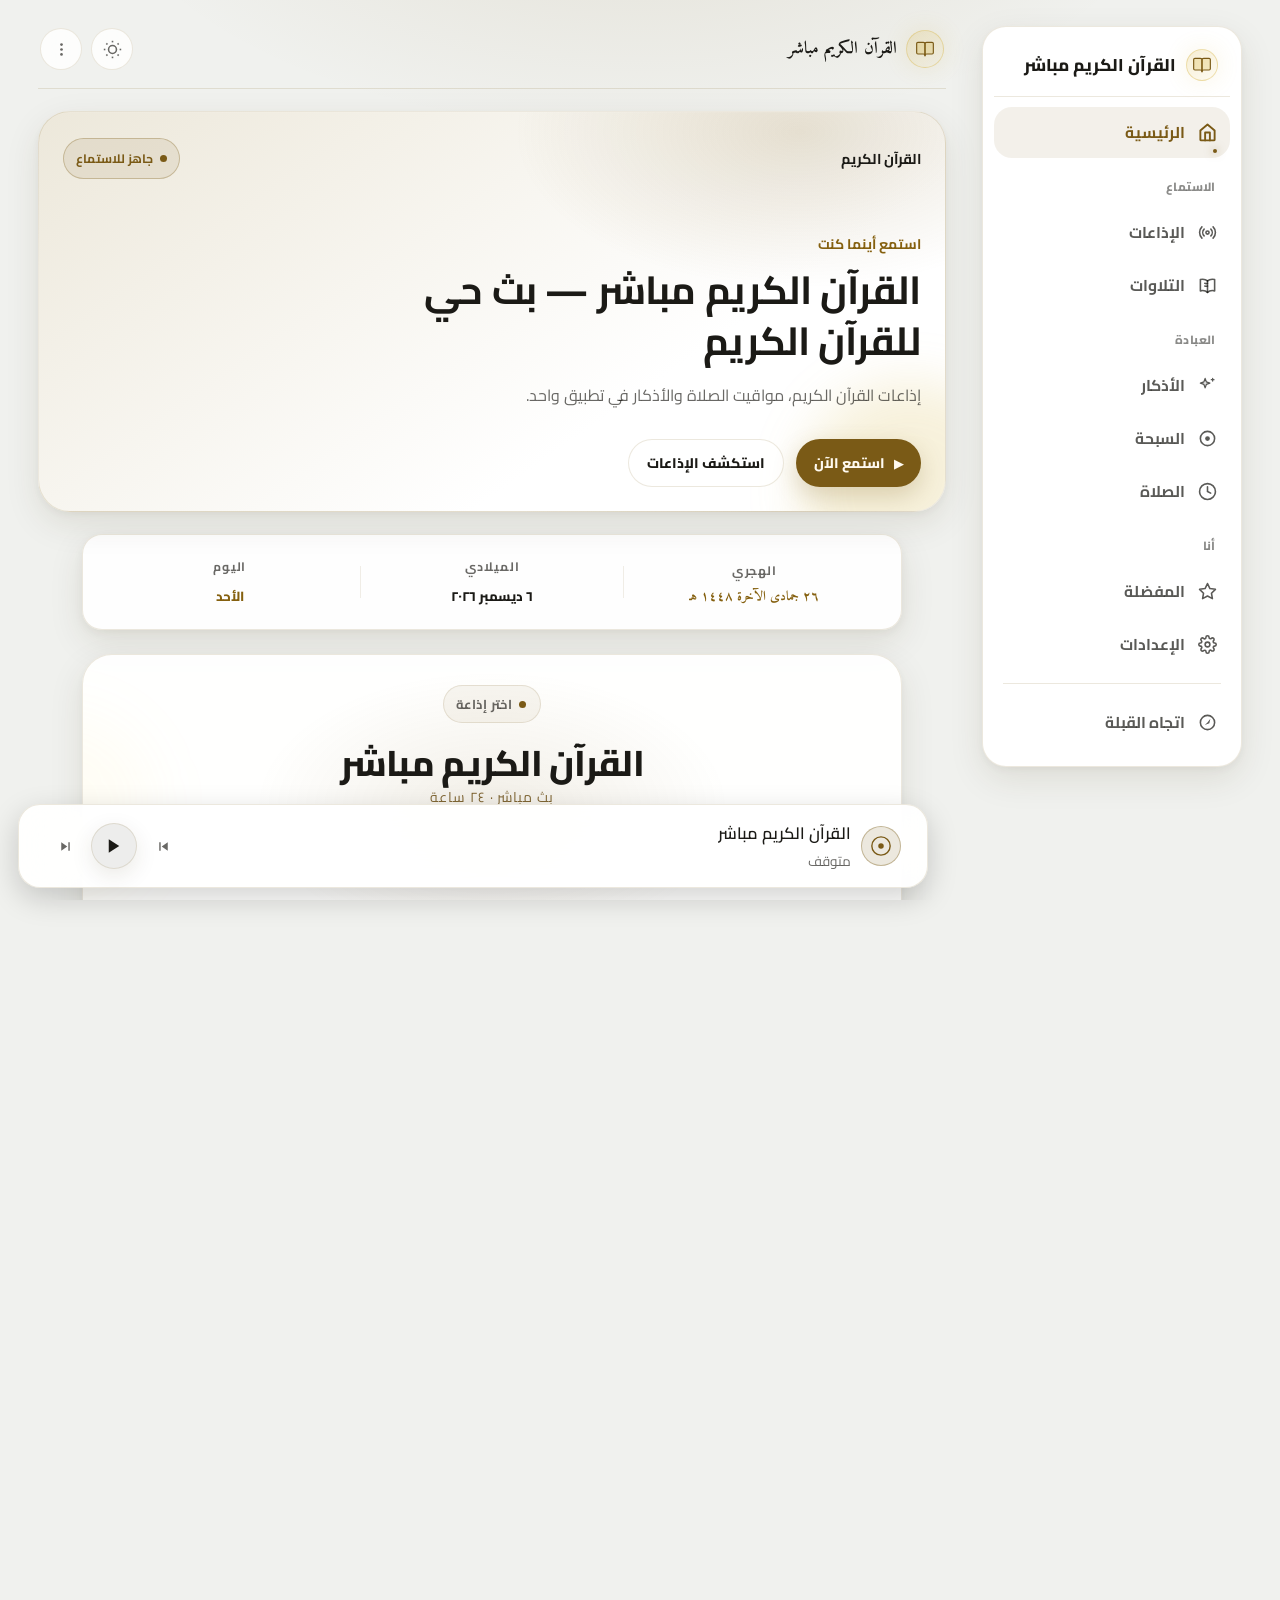
==== commit a6074c01: "Replace old files with quran-kareem-final-production-7" ====
--- a/index.html
+++ b/index.html
@@ -638,7 +638,7 @@
 
     <div class="stg-group">
       <h3 class="stg-group-title">حول التطبيق</h3>
-      <p class="stg-about">القرآن الكريم مباشر — إذاعات بث مباشر، تلاوات، مواقيت الصلاة، الأذكار والسبحة الرقمية. الإصدار ٥.٣.٨</p>
+      <p class="stg-about">القرآن الكريم مباشر — إذاعات بث مباشر، تلاوات، مواقيت الصلاة، الأذكار والسبحة الرقمية. الإصدار ٥.٤.١</p>
       <a class="stg-row" href="https://qurankareem.live" target="_blank" rel="noopener noreferrer">
         <span class="stg-row-ic" aria-hidden="true"><svg viewBox="0 0 24 24" fill="none" stroke="currentColor" stroke-width="2" stroke-linecap="round" stroke-linejoin="round"><path d="M18 13v6a2 2 0 0 1-2 2H5a2 2 0 0 1-2-2V8a2 2 0 0 1 2-2h6"/><polyline points="15 3 21 3 21 9"/><line x1="10" y1="14" x2="21" y2="3"/></svg></span>
         <span class="stg-row-txt">qurankareem.live</span>
@@ -654,7 +654,7 @@
       <span class="ftr-dot" aria-hidden="true"></span>
       <span id="ftrMsg">—</span>
     </div>
-    <p>تم التطوير بواسطة <a class="flink" href="https://www.linkedin.com/in/k5aloood" target="_blank" rel="noopener noreferrer" aria-label="خالد سامح على LinkedIn">خالد سامح</a> · <span class="ftr-ver">نسخة ٥.٣.٨</span></p>
+    <p>تم التطوير بواسطة <a class="flink" href="https://www.linkedin.com/in/k5aloood" target="_blank" rel="noopener noreferrer" aria-label="خالد سامح على LinkedIn">خالد سامح</a> · <span class="ftr-ver">نسخة ٥.٤.١</span></p>
   </footer>
 
 </div>
@@ -772,6 +772,7 @@
 </script>
 
 <!-- App JS: بدون defer — مثل v6 تماماً -->
+<script src="js/dialog-a11y.js" defer></script>
 <script src="js/app.js" defer></script>
 
 <!-- Prayer scripts: بعد app.js -->
--- a/css/styles.min.css
+++ b/css/styles.min.css
@@ -1,4 +1,4 @@
-*,*::before,*::after{box-sizing:border-box;margin:0;padding:0}html{font-size:16px;-webkit-text-size-adjust:100%;scroll-behavior:smooth;overflow-x:hidden;width:100%}@media (prefers-reduced-motion:reduce){html{scroll-behavior:auto}}body::before{content:'';position:fixed;inset:0;z-index:-2;background:radial-gradient(ellipse 70% 55% at 10% 10%,rgba(212,175,55,.108) 0%,transparent 65%),radial-gradient(ellipse 60% 50% at 90% 90%,rgba(212,175,55,.144) 0%,transparent 65%),var(--bg);transition:background var(--ts) var(--ease)}button{font-family:var(--fu);cursor:pointer;border:none;background:none;color:inherit;-webkit-tap-highlight-color:transparent;user-select:none}button:focus-visible{outline:2px solid var(--gold);outline-offset:3px}.skip-link{position:absolute;top:-100px;right:16px;z-index:9999;background:var(--gold);color:#0a1206;font-family:var(--fu);font-weight:700;font-size:14px;padding:10px 20px;border-radius:var(--r-sm,8px);text-decoration:none;transition:top .2s ease}.skip-link:focus{top:12px}svg{display:block;pointer-events:none}select{-webkit-appearance:none;appearance:none;background:transparent;cursor:pointer;color:var(--txt)}::-webkit-scrollbar{width:4px}::-webkit-scrollbar-track{background:transparent}::-webkit-scrollbar-thumb{background:var(--gdim);border-radius:4px}.geo svg{width:100%;height:100%}.logo-ic svg{width:20px;height:20px}.ibtn{width:40px;height:40px;min-width:40px;border-radius:50%;display:flex;align-items:center;justify-content:center;color:var(--txt2);border:1px solid transparent;flex-shrink:0;transition:color var(--t) var(--ease),background var(--t) var(--ease),border-color var(--t) var(--ease),transform var(--tf) var(--ease)}.ibtn svg{width:17px;height:17px}.ibtn:hover{color:var(--gold);background:var(--gdim);border-color:var(--cb);transform:scale(1.08)}.ibtn:active{transform:scale(.88)}.menu-wrap{position:relative}.app-menu{position:absolute;top:calc(100% + 10px);left:0;min-width:210px;z-index:120;background:var(--card);backdrop-filter:blur(22px) saturate(160%);-webkit-backdrop-filter:blur(22px) saturate(160%);border:1px solid var(--cb);border-radius:var(--r-lg);box-shadow:var(--sh);padding:6px;display:flex;flex-direction:column;gap:1px;opacity:0;transform:translateY(-6px) scale(.96);pointer-events:none;transform-origin:top left;transition:opacity .16s var(--ease),transform .16s var(--ease)}.app-menu.open{opacity:1;transform:translateY(0) scale(1);pointer-events:auto}.app-menu-item{display:flex;align-items:center;gap:10px;width:100%;padding:9px 10px;border-radius:calc(var(--r-lg) - 6px);color:var(--txt2);font-family:var(--fu);font-size:.82rem;font-weight:600;text-align:right;background:transparent;transition:background var(--t) var(--ease),color var(--t) var(--ease)}.app-menu-item:hover,.app-menu-item:focus-visible{background:var(--gdim);color:var(--gold)}.app-menu-item:active{transform:scale(.98)}.ami-ic{width:30px;height:30px;min-width:30px;border-radius:50%;display:flex;align-items:center;justify-content:center;background:var(--gdim);color:var(--gold);flex-shrink:0}.ami-ic svg{width:15px;height:15px}.app-menu-sep{height:1px;background:var(--sep);margin:5px 8px}[data-theme="dark"] .i-sun{display:none}[data-theme="dark"] .i-moon{display:block}[data-theme="light"] .i-sun{display:block}[data-theme="light"] .i-moon{display:none}.card{background:var(--card-solid,var(--card));border:1px solid var(--cb);border-radius:var(--r-xl);box-shadow:var(--sh),inset 0 0 0 1px rgba(212,175,55,.045),inset 0 1px 0 rgba(255,255,255,.03);transition:background var(--t) var(--ease),border-color var(--t) var(--ease);transform:translateZ(0)}.section-arrive{animation:sectionArrive .75s var(--ease)}@keyframes sectionArrive{0%{box-shadow:var(--sh),0 0 0 0 rgba(212,175,55,0),inset 0 0 0 1px rgba(212,175,55,.045)}22%{box-shadow:var(--sh),0 0 0 3px var(--gdim),inset 0 0 0 1px rgba(212,175,55,.18)}100%{box-shadow:var(--sh),0 0 0 0 rgba(212,175,55,0),inset 0 0 0 1px rgba(212,175,55,.045)}}@media (prefers-reduced-motion:reduce){.section-arrive{animation:none}}.card:hover{background:var(--ch)}.cal-block--center{text-align:center}.cal-hijri{font-family:var(--fd);font-size:clamp(.95rem,3vw,1.1rem);color:var(--gold);font-weight:700;line-height:1.3}.cal-day{font-size:.82rem;color:var(--gold);font-weight:700}.ldot{width:7px;height:7px;border-radius:50%;background:var(--txt3);flex-shrink:0;transition:background var(--t),box-shadow var(--t)}@keyframes bufPulse{0%,100%{opacity:1}50%{opacity:.28}}.viz.on{opacity:1}.spwrap,.ewrap{position:absolute;inset:0;display:flex;align-items:center;justify-content:center;flex-direction:column;gap:6px}.sptxt,.emsg{font-size:.74rem;color:var(--txt2)}.eic{font-size:1.25rem}.rbtn{display:flex;align-items:center;gap:5px;padding:5px 14px;border-radius:999px;background:var(--gdim);border:1px solid var(--cb);color:var(--gold);font-size:.74rem;font-weight:600;transition:background var(--t),transform var(--tf);min-height:44px}.rbtn:hover{background:rgba(212,175,55,.22);transform:translateY(-1px)}.rbtn:active{transform:scale(.94)}.rbtn svg{width:12px;height:12px}.strow{display:flex;align-items:center;gap:6px;padding:5px 14px;border-radius:999px;background:var(--gdim);border:1px solid rgba(212,175,55,.12);font-size:.74rem;color:var(--txt2);white-space:nowrap}.strow.live{color:var(--green)}.strow.loading{color:var(--gold)}.strow.error{color:var(--red)}.pbtn::before{content:'';position:absolute;inset:-5px;border-radius:50%;border:1px solid rgba(212,175,55,.28)}.pbtn.playing::before{animation:ripplePulse 2.8s ease-out infinite}@keyframes ripplePulse{0%{inset:-5px;opacity:.52}100%{inset:-22px;opacity:0}}.pbtn .i-play{margin-right:-3px}.pbtn:active{transform:scale(.92)}.bsh{position:absolute;inset:0;border-radius:50%;background:radial-gradient(circle at 34% 26%,rgba(255,255,255,.22) 0%,transparent 62%);pointer-events:none}.vic svg{width:18px;height:18px;color:var(--txt2);transition:color var(--t)}.vic:hover svg{color:var(--gold)}.vslider::-webkit-slider-thumb:active{cursor:grabbing;transform:scale(1.35)}.divider{width:100%;height:1px;background:var(--sep);margin:2px 0}.sec-card{padding:clamp(16px,3vw,22px) clamp(14px,3vw,20px);display:flex;flex-direction:column;gap:12px}.sec-title{font-family:var(--fd);font-size:1.05rem;color:var(--gold);display:flex;align-items:center;gap:6px;font-weight:700}.sec-title svg{width:16px;height:16px}@keyframes fadeUp{from{opacity:0;transform:translateY(6px)}to{opacity:1;transform:translateY(0)}}.st-icon{width:40px;height:40px;min-width:40px;border-radius:50%;background:rgba(212,175,55,.09);border:1px solid var(--sep);display:flex;align-items:center;justify-content:center;font-size:1.3rem;flex-shrink:0;overflow:hidden;transition:background var(--t),border-color var(--t),box-shadow var(--t)}.st-icon--avatar{background:linear-gradient(145deg,var(--gdim),color-mix(in srgb,var(--gold) 22%,transparent))!important;border-color:color-mix(in srgb,var(--gold) 35%,var(--cb))!important}.rc-initial{font-family:var(--fd);font-weight:700;font-size:1.05rem;color:var(--gold);line-height:1}.st-item.active .st-icon{background:rgba(212,175,55,.18);border-color:var(--gold);box-shadow:0 0 10px var(--gglow)}.st-item.playing .st-icon{background:rgba(212,175,55,.12);border-color:rgba(212,175,55,.38);animation:iconPulse 2s ease-in-out infinite}@keyframes iconPulse{0%,100%{box-shadow:0 0 0 0 rgba(212,175,55,.28)}50%{box-shadow:0 0 0 6px rgba(212,175,55,0)}}.st-info{display:flex;flex-direction:column;gap:3px;flex:1;min-width:0}.st-item[data-cat="قراء"].st-badge{background:rgba(212,175,55,.14);color:var(--blue);border:1px solid rgba(212,175,55,.28)}.st-eq{display:none;align-items:flex-end;gap:2px;height:16px;flex-shrink:0}.st-item.playing .st-eq{display:flex}.st-eq span{width:3px;border-radius:2px;background:var(--green);animation:eqBar .8s ease-in-out infinite}.st-eq span:nth-child(1){height:5px;animation-delay:0s}.st-eq span:nth-child(2){height:10px;animation-delay:.15s}.st-eq span:nth-child(3){height:7px;animation-delay:.3s}@keyframes eqBar{0%,100%{transform:scaleY(.32)}50%{transform:scaleY(1)}}.st-fav:hover{opacity:1;background:var(--gdim);border-color:var(--sep);transform:scale(1.1)}.st-fav.saved svg{fill:var(--gold)}.st-fav svg{width:15px;height:15px;transition:fill var(--t)}.no-results{text-align:center;color:var(--txt3);font-size:.86rem;padding:24px 0}.tb-card::before{content:'';position:absolute;inset:0;pointer-events:none;z-index:0;background:radial-gradient(ellipse 68% 52% at 50% 0%,rgba(212,175,55,.06) 0%,transparent 68%);border-radius:inherit}.tb-card>*{position:relative;z-index:1}.tb-title{font-family:var(--fd);font-size:1.05rem;color:var(--gold);display:flex;align-items:center;gap:6px;font-weight:700}.tb-title svg{width:16px;height:16px}.tb-svg{width:100%;height:100%;transform:rotate(-90deg)}.tb-center{position:absolute;inset:0;display:flex;flex-direction:column;align-items:center;justify-content:center;gap:2px;pointer-events:none}.tb-num.bump{animation:bumpSoft .36s cubic-bezier(.34,1.56,.64,1)}@keyframes bumpSoft{0%{transform:scale(1)}30%{transform:scale(1.06)}65%{transform:scale(1.02)}100%{transform:scale(1)}}.tb-mile{font-size:.66rem;color:var(--gold);opacity:0;transform:translateY(4px);transition:opacity .38s ease,transform .38s cubic-bezier(.34,1.56,.64,1);min-height:1em;font-weight:700;letter-spacing:.04em}.tb-mile.show{opacity:1;transform:translateY(0)}.tb-tap{position:absolute;bottom:-10px;left:50%;transform:translateX(-50%);width:clamp(54px,13vw,66px);height:clamp(54px,13vw,66px);border-radius:50%;background:linear-gradient(145deg,var(--gl) 0%,var(--gold) 45%,var(--gd) 100%);color:#0a1206;display:flex;align-items:center;justify-content:center;box-shadow:0 6px 20px rgba(212,175,55,.48),0 2px 7px rgba(0,0,0,.32),inset 0 1px 0 rgba(255,255,255,.32),inset 0 -1px 0 rgba(0,0,0,.14);transition:transform .2s cubic-bezier(.25,.46,.45,.94),box-shadow .2s;touch-action:manipulation;user-select:none;-webkit-tap-highlight-color:transparent}.tb-tap::before{content:'';position:absolute;inset:0;border-radius:50%;background:radial-gradient(circle at 36% 28%,rgba(255,255,255,.30) 0%,transparent 62%)}.tb-tap:hover{box-shadow:0 10px 34px rgba(212,175,55,.65),0 3px 9px rgba(0,0,0,.28),inset 0 1px 0 rgba(255,255,255,.32);transform:translateX(-50%) scale(1.07) translateY(-1px)}.tb-tap:active{box-shadow:0 3px 10px rgba(212,175,55,.38),0 1px 4px rgba(0,0,0,.28),inset 0 1px 0 rgba(255,255,255,.18);transform:translateX(-50%) scale(.94)}.tb-tap svg{width:20px;height:20px;position:relative;z-index:1}.tb-rst:hover{background:rgba(212,175,55,.20);transform:translateY(-1px)}.tb-rst:active{transform:scale(.93)}.tb-rst svg{width:11px;height:11px}.tb-flash{position:fixed;top:50%;left:50%;transform:translate(-50%,-50%) scale(.82) translateY(8px);z-index:999;pointer-events:none;opacity:0;transition:opacity .26s var(--ease),transform .3s var(--spring)}.tb-flash.show{opacity:1;transform:translate(-50%,-50%) scale(1) translateY(0)}.tb-flash-msg{background:rgba(14,13,10,.9);backdrop-filter:blur(22px);-webkit-backdrop-filter:blur(22px);border:1px solid rgba(212,175,55,.38);color:var(--gold);font-family:var(--fd);font-size:1rem;padding:14px 26px;border-radius:var(--r-lg);text-align:center;white-space:pre-line;box-shadow:0 8px 36px rgba(0,0,0,.52),0 0 0 1px rgba(212,175,55,.09),inset 0 1px 0 rgba(212,175,55,.14)}.azcard{padding:clamp(16px,3vw,22px) clamp(14px,3vw,20px);display:flex;flex-direction:column;gap:0}.az-title{font-family:var(--fd);font-size:1.05rem;color:var(--gold);display:flex;align-items:center;gap:6px;margin-bottom:10px;font-weight:700}.az-title svg{width:16px;height:16px}.azcard details:last-of-type{border-bottom:none}.azcard summary:hover{color:var(--gold)}.sum-arrow{margin-right:auto;transition:transform var(--t);font-size:.68rem;color:var(--txt3)}.zi{background:rgba(0,0,0,.14);border:1px solid var(--sep);border-radius:var(--r);padding:12px 13px;display:flex;flex-direction:column;gap:5px;animation:fadeUp .22s ease both}.zi-text{font-family:var(--fd);font-size:.98rem;color:var(--txt);line-height:1.85;text-align:right}.zi-trans{font-size:.74rem;color:var(--txt2);line-height:1.6}.zi-footer{display:flex;align-items:center;justify-content:space-between;gap:7px;flex-wrap:wrap}.zi-badge{display:inline-flex;align-items:center;gap:4px;padding:2px 9px;background:var(--cb);border-radius:var(--r-xl);font-size:.66rem;font-weight:700;color:var(--gold)}.zi-counter{display:flex;align-items:center;gap:7px}.zi-val{font-size:.73rem;font-weight:700;color:var(--gold);min-width:36px;text-align:center}.zi-btn{padding:6px 12px;border-radius:var(--r-xl);background:linear-gradient(135deg,var(--gold),var(--gl));color:#0a1206;font-size:.76rem;font-weight:700;box-shadow:0 2px 7px var(--gglow);transition:transform var(--tf),box-shadow var(--t);min-height:36px}.zi-btn:hover{transform:scale(1.04);box-shadow:0 4px 13px var(--gglow)}.zi-btn:active{transform:scale(.94)}.zi-btn:disabled{opacity:.44;cursor:default;transform:none}.zi.done{opacity:.5}.zi.done .zi-text{text-decoration:line-through;text-decoration-color:var(--gold);text-decoration-thickness:1px}.flink{color:var(--gold);opacity:.72;transition:opacity var(--t);text-decoration:none}.flink:hover{opacity:1;text-decoration:underline}.ftr-ver{color:var(--txt3);font-size:.78em}.ftr-status{display:none;align-items:center;justify-content:center;gap:5px;margin-bottom:6px;font-size:.71rem;color:var(--txt3);padding:5px 10px;border-radius:var(--r-xl);background:rgba(0,0,0,.16);border:1px solid var(--sep);animation:fadeUp .28s ease}.ftr-status.show{display:flex}.ftr-status.err{color:var(--red);border-color:rgba(248,113,113,.18);background:rgba(248,113,113,.05)}.ftr-status.warn{color:var(--gold);border-color:var(--cb);background:var(--gdim)}.ftr-status.ok{color:var(--green);border-color:rgba(212,175,55,.18);background:rgba(212,175,55,.05)}.ftr-dot{width:5px;height:5px;border-radius:50%;flex-shrink:0}.ftr-status.err .ftr-dot{background:var(--red)}.ftr-status.warn .ftr-dot{background:var(--gold);animation:bufPulse .9s ease-in-out infinite}.ftr-status.ok .ftr-dot{background:var(--green)}.mini.visible{transform:translateY(0);opacity:1}.bnav-item:active{transform:scale(.92)}.bnav-item:focus-visible{outline:2px solid var(--gold);outline-offset:-2px;border-radius:var(--r-sm)}.minfo{display:flex;align-items:center;gap:10px;flex:1;min-width:0;overflow:hidden}.mic svg{width:22px;height:22px}.mtxt{display:flex;flex-direction:column;min-width:0}.mbtn:hover{box-shadow:var(--sbh);transform:scale(1.07)}.mbtn:active{transform:scale(.9)}.mbtn svg{width:18px;height:18px}.fdiv.hidden{display:none}.fbody{display:flex;flex-direction:column;align-items:center;gap:16px}.frings{position:relative;width:180px;height:180px;display:flex;align-items:center;justify-content:center}.fr{position:absolute;border-radius:50%;border:1px solid var(--cb);animation:frSpin var(--dur) linear infinite}.fr--1{inset:0;--dur:12s}.fr--2{inset:18px;--dur:18s;animation-direction:reverse}.fr--3{inset:36px;--dur:24s}@keyframes frSpin{to{transform:rotate(360deg)}}.frc{position:absolute;inset:0;display:flex;align-items:center;justify-content:center}.bism{font-family:var(--fd);font-size:1rem;color:var(--gold);text-align:center;line-height:1.65;filter:drop-shadow(0 0 8px var(--gglow))}.ftit{font-family:var(--fd);font-size:1.2rem;color:var(--txt);text-align:center}.fst{font-size:.8rem;color:var(--txt2);text-align:center}.fexit{position:absolute;top:clamp(14px,4vw,22px);left:clamp(14px,4vw,22px);width:44px;height:44px;border-radius:50%;background:var(--card);border:1px solid var(--cb);color:var(--txt2);display:flex;align-items:center;justify-content:center;transition:color var(--t),border-color var(--t)}.fexit:hover{color:var(--gold);border-color:var(--gold)}.fexit svg{width:17px;height:17px}.pt-qibla-btn{width:30px;height:30px;min-width:30px;border-radius:50%;display:flex;align-items:center;justify-content:center;background:var(--gdim);color:var(--gold);border:1px solid var(--cb);cursor:pointer;transition:color var(--t) var(--ease),background var(--t) var(--ease),border-color var(--t) var(--ease),transform var(--tf) var(--ease)}.pt-qibla-btn:hover,.pt-qibla-btn:active{color:#0a1206;background:linear-gradient(135deg,var(--gold),var(--gl));border-color:transparent;transform:scale(1.08)}.pt-qibla-btn:active{transform:scale(.92)}.pt-qibla-btn svg{width:17px;height:17px}.qibla-screen{position:fixed;inset:0;z-index:10200;background:var(--bg);display:flex;flex-direction:column;overflow:hidden}.qibla-topbar{display:flex;align-items:center;justify-content:space-between;padding:calc(env(safe-area-inset-top,0px) + 14px) 18px 12px;border-bottom:1px solid var(--sep);flex-shrink:0}.qibla-topbar-title{font-family:var(--fu);font-weight:800;font-size:1.02rem;color:var(--txt)}.qibla-close{width:36px;height:36px;border-radius:50%;background:var(--card);border:1px solid var(--cb);color:var(--txt2);display:flex;align-items:center;justify-content:center;transition:color var(--t) var(--ease),border-color var(--t) var(--ease)}.qibla-close:hover{color:var(--gold);border-color:var(--gold)}.qibla-close svg{width:16px;height:16px}.qibla-body{flex:1;overflow-y:auto;padding:22px 18px calc(env(safe-area-inset-bottom,0px) + 28px);display:flex;flex-direction:column;align-items:center}.qibla-center-msg{display:flex;flex-direction:column;align-items:center;gap:14px;text-align:center;color:var(--txt2);max-width:320px;margin:auto;padding:30px 10px}.qibla-center-msg svg{color:var(--gold)}.qibla-center-msg--warn svg{color:var(--amber)}.qibla-center-msg p{font-size:.9rem;line-height:1.7;font-weight:600}.qibla-spinner{width:38px;height:38px;border-radius:50%;border:3px solid var(--cb);border-top-color:var(--gold);animation:qibla-spin 0.85s linear infinite}@keyframes qibla-spin{to{transform:rotate(360deg)}}.qibla-primary-btn{padding:11px 30px;border-radius:14px;background:linear-gradient(135deg,var(--gl),var(--gd));color:#1b1608;font-family:var(--fu);font-weight:800;font-size:.88rem;border:none;box-shadow:0 10px 26px var(--gglow);cursor:pointer;transition:transform .18s var(--ease)}.qibla-primary-btn:active{transform:scale(.96)}.qibla-static-result{display:flex;flex-direction:column;align-items:center;gap:4px;padding:22px 26px;border-radius:var(--r-xl);background:var(--card);border:1px solid var(--cb);margin-top:4px}.qibla-static-deg{font-family:var(--fd);font-size:2.4rem;font-weight:700;color:var(--gold)}.qibla-static-dir{font-size:.86rem;font-weight:700;color:var(--txt2)}.qibla-static-dist{font-size:.76rem;color:var(--txt3);margin-top:4px}.qibla-compass-wrap{display:flex;flex-direction:column;align-items:center;gap:16px;width:100%;max-width:340px}.qibla-top-readout{display:flex;flex-direction:column;align-items:center;gap:2px}.qtr-label{font-family:var(--fd);font-size:.92rem;font-weight:700;color:var(--txt3);display:flex;align-items:center;justify-content:center;gap:8px;letter-spacing:.02em}.qtr-label::before,.qtr-label::after{content:"";width:14px;height:1px;background:linear-gradient(90deg,transparent,var(--gold));opacity:.5}.qtr-label::after{transform:scaleX(-1)}.qtr-val{font-family:var(--fd);font-size:1.9rem;font-weight:700;color:var(--gold);line-height:1.15}.qibla-dial-housing{position:relative;width:min(78vw,300px);height:min(78vw,300px);flex-shrink:0}.qibla-pointer-fixed{position:absolute;top:-2px;left:50%;transform:translateX(-50%);width:0;height:0;border-left:8px solid transparent;border-right:8px solid transparent;border-top:14px solid var(--gold);z-index:3;filter:drop-shadow(0 2px 6px var(--gglow))}.qibla-dial{width:100%;height:100%;display:block;overflow:visible}.qd-bezel{fill:var(--card);stroke:var(--cb);stroke-width:1.5}.qd-tick{stroke:var(--txt3);stroke-width:1.4}.qd-tick--major{stroke:var(--gold);stroke-width:2.2}.qd-cardinal{font-family:var(--fu);font-size:15px;font-weight:800;fill:var(--txt2)}.qd-qibla-arrow{transition:filter .25s var(--ease)}.qd-arrow-shape{fill:var(--gold)}.qd-kaaba-dot{fill:var(--bg2);stroke:var(--gold);stroke-width:2}.qd-qibla-arrow--aligned .qd-arrow-shape{fill:var(--green)}.qd-qibla-arrow--aligned .qd-kaaba-dot{stroke:var(--green)}.qd-qibla-arrow--aligned{filter:drop-shadow(0 0 8px var(--green))}.qd-hub{fill:var(--gold)}.qibla-status{padding:10px 20px;border-radius:999px;background:var(--gdim);border:1px solid var(--cb);color:var(--gold);font-weight:700;font-size:.86rem;text-align:center;transition:background var(--t) var(--ease),color var(--t) var(--ease),border-color var(--t) var(--ease);max-width:280px}.qibla-calib-hint{font-size:.74rem;line-height:1.6;color:var(--txt3);text-align:center;max-width:280px;padding:8px 14px;border-radius:12px;background:var(--ch)}.qibla-meta-row{display:flex;width:100%;gap:8px}.qibla-meta-item{flex:1;display:flex;flex-direction:column;align-items:center;gap:3px;padding:10px 6px;border-radius:14px;background:var(--card);border:1px solid var(--cb)}.qm-label{font-size:.62rem;font-weight:700;color:var(--txt3)}.qm-val{font-size:.86rem;font-weight:800;color:var(--txt)}.qibla-fallback-note{font-size:.76rem;line-height:1.6;color:var(--amber);text-align:center;padding:10px 14px;border-radius:12px;background:color-mix(in srgb,var(--amber) 10%,transparent);border:1px solid color-mix(in srgb,var(--amber) 25%,transparent)}.qibla-disclaimer{font-size:.68rem;line-height:1.6;color:var(--txt3);text-align:center;opacity:.8;max-width:300px}.hidden{display:none!important}.st-icon--svg{background:linear-gradient(145deg,rgba(212,175,55,.06) 0%,rgba(212,175,55,.036) 100%);color:var(--txt2);transition:color var(--t),background var(--t),box-shadow var(--t)}.st-icon--svg svg{width:20px;height:20px;will-change:transform;transition:transform 120ms var(--spring),color 100ms}.st-item:hover .st-icon--svg svg{transform:scale(1.12)}.st-item.active .st-icon--svg{color:var(--gold);background:linear-gradient(145deg,rgba(212,175,55,.22) 0%,rgba(212,175,55,.08) 100%);border-color:var(--gold);box-shadow:0 0 10px var(--gglow)}.st-item.playing .st-icon--svg{color:var(--green);background:linear-gradient(145deg,rgba(212,175,55,.18) 0%,rgba(212,175,55,.06) 100%);border-color:rgba(212,175,55,.38)}.cat-pills::-webkit-scrollbar{display:none}.st-search:focus-within{border-color:var(--gold)}.st-search-input::-webkit-search-cancel-button{-webkit-appearance:none}.cat-pill:hover{color:var(--gold);border-color:var(--cb);background:var(--gdim)}.cat-pill:active{transform:scale(.92)}.tb-target-badge:hover{box-shadow:0 3px 12px rgba(212,175,55,.5)}.tb-target-badge:active{transform:scale(.92)}@media (max-width:768px){select,input[type="range"],input,textarea,.pt-city-sel{font-size:16px!important}}@font-face{font-family:'Cairo-Fallback';src:local('Arial');size-adjust:105%;ascent-override:95%;descent-override:25%;line-gap-override:normal}@font-face{font-family:'Amiri-Fallback';src:local('Georgia');size-adjust:98%;ascent-override:90%;descent-override:20%;line-gap-override:normal}@media (max-width:359px){:root{--r-xl:14px;--r-lg:11px;--r:9px}body{padding-bottom:calc(var(--dock-height, 64px) + 68px + env(safe-area-inset-bottom,0px))}.wrap{padding:0 10px;gap:10px}.hdr{padding:10px 0 4px}.hdr::before{top:-6px;left:0;right:0;bottom:0}.hdr-acts{gap:1px}.ibtn{width:34px;height:34px;min-width:34px}.ibtn svg{width:15px;height:15px}.logo span{display:none}.logo-ic{width:30px;height:30px}.logo-ic svg{width:18px;height:18px}.cal-card{padding:10px;gap:8px}.cal-divider{display:none}.cal-hijri{font-size:.82rem}.cal-greg{font-size:.7rem}.cal-label{font-size:.58rem}.np-card{padding:14px 10px;gap:10px}.np-title{font-size:1rem}.np-sub{font-size:.68rem}.vwrap{height:38px}.vb{width:3px}.pbtn{width:58px;height:58px;min-width:58px}.pbtn svg{width:18px;height:18px}.strow{padding:4px 10px;font-size:.7rem}.vrow{gap:8px}.vpct{font-size:.65rem;width:28px}.sec-card{padding:12px 10px;gap:10px}.st-item{padding:8px 10px;gap:8px}.st-icon{width:34px;height:34px;min-width:34px;font-size:1.1rem}.st-icon--svg svg{width:16px;height:16px}.st-name{font-size:.78rem}.st-badge{font-size:.56rem;padding:1px 5px}.st-fav{width:30px;height:30px;min-width:30px}.st-fav svg{width:13px;height:13px}.tb-card{padding:14px 10px;gap:14px}.tb-ring{width:clamp(150px,44vw,190px);height:clamp(150px,44vw,190px)}.tb-num{font-size:1.7rem}.tb-tap{width:50px;height:50px}.tb-tap svg{width:18px;height:18px}.azcard{padding:12px 10px}.zi-text{font-size:.88rem}.mini{padding:7px 10px 7px}.mbtn{width:38px;height:38px}.mbtn svg{width:16px;height:16px}.mt{font-size:.78rem}.ms{font-size:.62rem}.mic{width:30px;height:30px}.mic svg{width:18px;height:18px}.cat-pills{gap:4px}.cat-pill{padding:4px 9px;font-size:.68rem;min-height:28px}}@media (min-width:360px) and (max-width:479px){.wrap{padding:0 clamp(12px,3.8vw,18px);gap:12px}.np-card{padding:clamp(16px,4.2vw,22px) clamp(13px,3.6vw,18px);gap:clamp(10px,2.8vw,14px)}.np-title{font-size:clamp(1.05rem,5.2vw,1.35rem)}.np-sub{font-size:clamp(.7rem,2.1vw,.78rem)}.pbtn{width:clamp(62px,14vw,72px);height:clamp(62px,14vw,72px)}.st-item{padding:clamp(8px,2.5vw,11px) clamp(10px,3vw,13px)}.st-name{font-size:clamp(.8rem,2.4vw,.88rem)}.tb-ring{width:clamp(170px,44vw,200px);height:clamp(170px,44vw,200px)}.tb-num{font-size:clamp(1.9rem,7.5vw,2.4rem)}.tb-tap{width:clamp(52px,13vw,62px);height:clamp(52px,13vw,62px)}.cat-pills{gap:5px}.cat-pill{padding:4px 11px;font-size:.72rem}}@media (min-width:480px) and (max-width:767px){.wrap{padding:0 clamp(16px,3.8vw,24px);gap:14px}.np-title{font-size:clamp(1.15rem,4.2vw,1.5rem)}.tb-ring{width:clamp(190px,44vw,216px);height:clamp(190px,44vw,216px)}.tb-num{font-size:clamp(2.1rem,7vw,2.5rem)}.cat-pill{padding:5px 13px;font-size:.76rem}}@media (min-width:768px) and (max-width:1023px){.wrap{max-width:680px;padding:0 clamp(20px,3vw,32px);gap:16px}.np-title{font-size:clamp(1.4rem,3.2vw,1.7rem)}.st-list{max-height:500px}.tb-ring{width:212px;height:212px}.tb-num{font-size:2.8rem}.tb-tap{width:66px;height:66px}.cat-pill{padding:6px 15px;font-size:.82rem}.logo span{font-size:1.15rem}.ibtn{width:40px;height:40px}}@media (min-width:1024px) and (max-width:1199px){.wrap{max-width:720px;gap:16px}.st-list{max-height:540px}.tb-ring{width:220px;height:220px}}@media (min-width:1200px){.wrap{max-width:760px;gap:18px}body::before{background:radial-gradient(ellipse 40% 55% at 14% 10%,rgba(212,175,55,.099) 0%,transparent 60%),radial-gradient(ellipse 36% 50% at 86% 90%,rgba(212,175,55,.126) 0%,transparent 60%),radial-gradient(ellipse 25% 36% at 50% 50%,rgba(212,175,55,.03) 0%,transparent 48%),var(--bg)}.st-list{max-height:600px}.tb-ring{width:224px;height:224px}.tb-num{font-size:2.7rem}.np-title{font-size:1.75rem}.cat-pill{padding:6px 18px;font-size:.84rem}}@media (min-width:540px) and (max-width:720px){.wrap{max-width:660px;padding:0 clamp(18px,3.5vw,28px)}}@media (max-height:500px) and (orientation:landscape){body{padding-bottom:calc(68px + env(safe-area-inset-bottom,0px))}.bnav{display:none}.hdr{padding:6px 0 2px}.hdr::before{top:-4px;left:0;right:0;bottom:0}.wrap{gap:10px}.np-card{gap:8px;padding:12px 16px}.vwrap{height:32px}.np-title{font-size:1rem}.np-sub{display:none}.tb-ring{width:130px;height:130px}.tb-num{font-size:1.5rem}.tb-card{display:grid;grid-template-columns:auto 1fr;grid-template-rows:auto auto;gap:10px 18px;align-items:center}.tb-header{grid-column:1/-1}.tb-ring{grid-row:2}.tb-bar{grid-row:2;grid-column:2;align-self:center}.logo span{font-size:.85rem}.mini{padding:6px clamp(12px,3vw,20px)}}@media (display-mode:standalone){.hdr{padding-top:max(clamp(14px,3vw,20px),env(safe-area-inset-top,14px))}.hdr::before{top:calc(-1*env(safe-area-inset-top,8px));left:0;right:0;bottom:0}}@media (hover:none) and (pointer:coarse){.st-item:hover{transform:none;box-shadow:none}.ibtn:hover{transform:none}.pbtn:hover{transform:none;box-shadow:var(--sb)}.card:hover{background:var(--card)}}@media (-webkit-min-device-pixel-ratio:2),(min-resolution:192dpi){.cal-hijri,.np-title,.tb-num{-webkit-font-smoothing:antialiased;-moz-osx-font-smoothing:grayscale}}@media print{.mini,.hdr,.pwa-update-toast,.fdiv,.hdr-acts,.pbtn,.mbtn,.geo,.viz{display:none!important}body{background:white;color:black;padding:0}.card{box-shadow:none;border:1px solid #ccc;background:white}.np-title{color:black}}@keyframes ptFadeUp{from{opacity:0;transform:translateY(10px)}to{opacity:1;transform:translateY(0)}}.pt-section-title>svg{width:16px;height:16px;flex-shrink:0}.pt-refresh-btn{width:28px;height:28px;border-radius:50%;display:flex;align-items:center;justify-content:center;color:var(--txt3,rgba(242,237,224,.3));background:none;border:none;cursor:pointer;margin-right:auto;transition:color .2s,transform .32s cubic-bezier(.34,1.56,.64,1);flex-shrink:0}.pt-refresh-btn svg{width:14px;height:14px;pointer-events:none}.pt-refresh-btn:hover{color:var(--gold,#d4af37);transform:rotate(180deg)}.pt-refresh-btn:active{transform:rotate(360deg) scale(.88)}.pt-bell-btn{width:30px;height:30px;border-radius:50%;border:1px solid transparent;background:none;display:flex;align-items:center;justify-content:center;cursor:pointer;flex-shrink:0;position:relative;color:var(--txt3,rgba(242,237,224,.32));transition:color .2s,background .2s,border-color .2s,transform .18s}.pt-bell-btn svg{width:15px;height:15px;pointer-events:none}.pt-bell-btn .bell-icon--on{display:none}.pt-bell-btn .bell-icon--off{display:block}.pt-bell-btn .bell-dot{fill:var(--green,#d4af37);display:none}.pt-bell-btn.bell-active{color:var(--gold,#d4af37);background:var(--gdim,rgba(212,175,55,.12));border-color:var(--cb,rgba(212,175,55,.28))}.pt-bell-btn.bell-active .bell-icon--on{display:block}.pt-bell-btn.bell-active .bell-icon--off{display:none}.pt-bell-btn.bell-active .bell-dot{display:block}.pt-bell-btn.bell-active::after{content:'';position:absolute;inset:-2px;border-radius:50%;border:1.5px solid var(--gold,#d4af37);opacity:0;will-change:transform,opacity;transform-origin:center;transform:scale(1);animation:bellRingPulse 2.2s ease-out infinite}@keyframes bellRingPulse{0%{transform:scale(1);opacity:.55}100%{transform:scale(1.55);opacity:0}}.pt-bell-btn:not(.bell-active):hover{color:var(--txt2,rgba(242,237,224,.58));background:rgba(255,255,255,.05);border-color:var(--sep,rgba(212,175,55,.13))}.pt-bell-btn:active{transform:scale(.87)}.pt-bell-btn:focus-visible{outline:2px solid var(--gold,#d4af37);outline-offset:2px}.pt-madhab-btn{flex-shrink:0;border:1px solid var(--cb,rgba(212,175,55,.22));background:transparent;color:var(--txt2,rgba(255,255,255,.68));border-radius:20px;padding:3px 10px;font-size:.64rem;font-weight:700;cursor:pointer;letter-spacing:.03em;white-space:nowrap;align-self:flex-start;transition:border-color .15s ease,color .15s ease}.pt-madhab-btn:hover,.pt-madhab-btn:focus-visible{border-color:var(--gold,#d4af37);color:var(--gold,#d4af37)}.pt-fallback-notice{display:flex;align-items:center;gap:8px;flex-wrap:wrap;background:rgba(212,175,55,.12);border:1px solid rgba(212,175,55,.28);border-radius:12px;padding:9px 12px;margin-bottom:12px;font-size:.78rem;line-height:1.5;color:var(--txt,#eee)}.pt-fallback-notice svg{flex-shrink:0;color:var(--gold,#d4af37)}.pt-fallback-notice span{flex:1 1 200px}.pt-fallback-btn{flex-shrink:0;border:1px solid var(--gold,#d4af37);background:transparent;color:var(--gold,#d4af37);border-radius:20px;padding:5px 14px;font-size:.74rem;font-weight:700;cursor:pointer;white-space:nowrap;transition:background .15s ease,color .15s ease}.pt-fallback-btn:hover,.pt-fallback-btn:focus-visible{background:var(--gold,#d4af37);color:#1a1400}.pt-header{display:flex;align-items:center;justify-content:space-between;gap:10px;margin-bottom:14px;flex-wrap:wrap}.pt-location{display:flex;align-items:center;gap:10px;min-width:0}.pt-flag{font-size:2.2rem;line-height:1;flex-shrink:0;font-family:"Apple Color Emoji","Segoe UI Emoji","Noto Color Emoji","Android Emoji",sans-serif;display:inline-flex;align-items:center;justify-content:center;min-width:2.4rem;min-height:2.4rem}.pt-loc-text{display:flex;flex-direction:column;gap:1px;min-width:0}.pt-city{font-family:var(--fd,'Amiri',serif);font-size:clamp(1.05rem,3vw,1.25rem);font-weight:700;color:var(--txt,#f4f0e6);line-height:1.2;white-space:nowrap;overflow:hidden;text-overflow:ellipsis}.pt-country{font-size:.74rem;color:var(--gold,#d4af37);opacity:.85;font-weight:500;white-space:nowrap;overflow:hidden;text-overflow:ellipsis}.pt-method-badge{font-size:.64rem;font-weight:700;padding:3px 9px;border-radius:20px;background:var(--gdim,rgba(212,175,55,.14));border:1px solid var(--cb,rgba(212,175,55,.22));color:var(--gold,#d4af37);letter-spacing:.03em;white-space:nowrap;flex-shrink:0;align-self:flex-start}.pt-next-wrap{background:linear-gradient(135deg,rgba(212,175,55,.10) 0%,rgba(212,175,55,.072) 100%);border:1px solid var(--cb,rgba(212,175,55,.22));border-radius:16px;padding:16px 20px;margin-bottom:14px;display:flex;flex-direction:column;align-items:center;gap:3px;position:relative;overflow:hidden}.pt-next-wrap::before{content:'';position:absolute;inset:0;pointer-events:none;background:radial-gradient(ellipse 80% 55% at 50% 0%,rgba(212,175,55,.08) 0%,transparent 70%)}.pt-next-label{display:flex;align-items:center;gap:6px;font-size:.7rem;color:var(--txt2,rgba(242,237,224,.58));letter-spacing:.06em;font-weight:600;position:relative}.pt-next-dot{position:relative;width:7px;height:7px;border-radius:50%;background:var(--green,#d4af37);box-shadow:0 0 6px rgba(212,175,55,.55);flex-shrink:0}.pt-next-dot::after{content:"";position:absolute;inset:-5px;border-radius:50%;background:rgba(212,175,55,.5);animation:dotPing 1.8s ease-out infinite;pointer-events:none}.pt-next-name{font-family:var(--fd,'Amiri',serif);font-size:clamp(1.3rem,4vw,1.55rem);font-weight:700;color:var(--txt,#f4f0e6);margin-top:2px;position:relative}.pt-countdown{font-family:'Cairo','Courier New',monospace;font-size:clamp(1.75rem,6vw,2.35rem);font-weight:900;color:var(--gold,#d4af37);letter-spacing:.06em;line-height:1;font-variant-numeric:tabular-nums;position:relative;filter:drop-shadow(0 0 10px var(--gglow,rgba(212,175,55,.35)))}.pt-next-time{font-size:.8rem;color:var(--txt2,rgba(242,237,224,.55));position:relative}.pt-grid{display:grid;grid-template-columns:repeat(3,1fr);gap:8px}.pt-prayer-item{display:flex;flex-direction:column;align-items:center;gap:5px;padding:11px 8px;border-radius:14px;background:rgba(0,0,0,.18);border:1px solid var(--sep,rgba(212,175,55,.12));transition:all .22s cubic-bezier(.4,0,.2,1);position:relative;overflow:hidden}.pt-prayer-item::before{content:'';position:absolute;inset:0;border-radius:14px;pointer-events:none;background:linear-gradient(135deg,rgba(212,175,55,.07),transparent);opacity:0;transition:opacity .22s}.pt-prayer-item:hover{transform:translateY(-2px);border-color:var(--cb,rgba(212,175,55,.22))}.pt-prayer-item:hover::before{opacity:1}.pt-next-active::after{content:'';position:absolute;top:5px;left:50%;transform:translateX(-50%);width:22px;height:3px;border-radius:2px;background:var(--gold,#d4af37);box-shadow:0 0 7px var(--gglow,rgba(212,175,55,.38))}.pt-sunrise{opacity:.6}.pt-p-icon svg{width:100%;height:100%}.pt-next-active .pt-p-icon{color:var(--gl,#e6c76a);filter:drop-shadow(0 0 5px var(--gglow,rgba(212,175,55,.38)))}.pt-p-name{font-family:var(--fd,'Amiri',serif);font-size:.88rem;font-weight:700;color:var(--txt,#f4f0e6);text-align:center}.pt-p-time{font-size:.76rem;color:var(--txt2,rgba(242,237,224,.55));font-weight:600;font-variant-numeric:tabular-nums;direction:ltr}.pt-next-active .pt-p-time{color:var(--txt,#f4f0e6);font-weight:700}.pt-sk-header{display:flex;justify-content:space-between;align-items:center;gap:10px;margin-bottom:4px}.pt-sk-bar{height:14px;border-radius:7px;background:var(--gdim,rgba(212,175,55,.14));flex:1}.pt-sk-bar.w60{flex:0 0 58%}.pt-sk-bar.w30{flex:0 0 28%}.pt-sk-next{height:100px;border-radius:16px;background:var(--gdim,rgba(212,175,55,.14))}.pt-sk-grid{display:grid;grid-template-columns:repeat(3,1fr);gap:8px}.pt-sk-cell{height:82px;border-radius:14px;background:var(--gdim,rgba(212,175,55,.1))}@keyframes ptPulse{0%,100%{opacity:.35}50%{opacity:.8}}.pulse{animation:ptPulse 1.7s ease-in-out infinite}.pt-error{display:flex;flex-direction:column;align-items:center;gap:12px;padding:20px 0;color:var(--txt2,rgba(242,237,224,.58));text-align:center}.pt-error svg{color:var(--red,#f87171);opacity:.75}.pt-error p{font-size:.87rem}.pt-retry-btn{padding:8px 22px;border-radius:22px;background:var(--gdim,rgba(212,175,55,.14));border:1px solid var(--cb,rgba(212,175,55,.22));color:var(--gold,#d4af37);font-family:var(--fu,'Cairo',sans-serif);font-size:.82rem;font-weight:700;cursor:pointer;transition:all .2s}.pt-retry-btn:hover{background:rgba(212,175,55,.26);transform:translateY(-1px)}.pt-retry-btn:active{transform:scale(.95)}.pt-manual{display:flex;flex-direction:column;align-items:center;gap:12px;padding:18px 0 4px;text-align:center}.pt-manual svg{color:var(--gold,#d4af37);opacity:.8}.pt-manual p{font-size:.87rem;color:var(--txt2,rgba(242,237,224,.58))}.pt-city-sel{width:100%;max-width:290px;padding:10px 14px;border-radius:12px;background:rgba(0,0,0,.22);border:1px solid var(--cb,rgba(212,175,55,.22));color:var(--txt,#f4f0e6);font-family:var(--fu,'Cairo',sans-serif);font-size:.88rem;font-weight:600;outline:none;cursor:pointer;appearance:none;-webkit-appearance:none;background-image:url("data:image/svg+xml,%3Csvg xmlns='http://www.w3.org/2000/svg' width='12' height='8'%3E%3Cpath d='M1 1l5 5 5-5' stroke='%23d4af37' stroke-width='1.5' fill='none' stroke-linecap='round'/%3E%3C/svg%3E");background-repeat:no-repeat;background-position:left 12px center;transition:border-color .2s}.pt-city-sel:hover,.pt-city-sel:focus{border-color:var(--gold,#d4af37)}.pt-city-sel option{background:var(--bg2,#1a1812);color:var(--txt,#f4f0e6)}.prayer-flash{position:fixed;top:clamp(14px,4vw,24px);left:50%;transform:translateX(-50%) translateY(-24px);z-index:9999;width:min(calc(100% - 32px),360px);max-width:calc(100vw - 32px);opacity:0;pointer-events:none;transition:opacity .38s ease,transform .42s cubic-bezier(.34,1.56,.64,1)}.prayer-flash.pf-show{opacity:1;transform:translateX(-50%) translateY(0);pointer-events:auto}.prayer-flash__inner{display:flex;align-items:center;gap:13px;padding:14px 20px;border-radius:18px;background:linear-gradient(135deg,rgba(122,90,22,.96) 0%,rgba(70,50,10,.96) 100%);backdrop-filter:blur(20px);-webkit-backdrop-filter:blur(20px);border:1px solid rgba(212,175,55,.42);box-shadow:0 12px 40px rgba(0,0,0,.52),0 0 28px rgba(212,175,55,.14)}.pf-icon{font-size:2rem;flex-shrink:0;animation:pfIconShake .9s ease-in-out;line-height:1}@keyframes pfIconShake{0%,100%{transform:rotate(0)}20%{transform:rotate(-10deg)}40%{transform:rotate(10deg)}60%{transform:rotate(-6deg)}80%{transform:rotate(6deg)}}.pf-text{display:flex;flex-direction:column;gap:3px;min-width:0}.pf-text strong{font-family:var(--fd,'Amiri',serif);font-size:1.02rem;color:var(--gold,#d4af37);line-height:1.3}.pf-text span{font-size:.76rem;color:rgba(255,244,214,.75)}.pt-temp-toast{position:fixed;bottom:calc(84px + env(safe-area-inset-bottom,0px));left:50%;z-index:8999;max-width:min(calc(100vw - 48px),320px);width:max-content;opacity:0;transform:translateX(-50%) translateY(10px);pointer-events:none;padding:11px 20px;border-radius:var(--r-lg);background:var(--gdim,rgba(212,175,55,.15));backdrop-filter:blur(16px);-webkit-backdrop-filter:blur(16px);border:1px solid var(--cb,rgba(212,175,55,.32));color:var(--gold,#d4af37);font-family:var(--fu,'Cairo',sans-serif);font-size:.82rem;font-weight:600;line-height:1.5;text-align:center;white-space:normal;word-break:break-word;box-shadow:0 4px 20px rgba(0,0,0,.35);transition:opacity .28s ease,transform .32s cubic-bezier(.34,1.56,.64,1)}.pt-temp-toast.pt-toast-show{opacity:1;transform:translateX(-50%) translateY(0)}.pwa-update-toast{position:fixed;bottom:calc(80px + env(safe-area-inset-bottom,0px));left:50%;transform:translateX(-50%) translateY(120%);z-index:9500;width:min(calc(100% - 32px),400px);max-width:calc(100vw - 32px);opacity:0;transition:opacity .35s ease,transform .4s cubic-bezier(.34,1.56,.64,1)}.pwa-update-toast.show{opacity:1;transform:translateX(-50%) translateY(0)}.pwa-update-inner{display:flex;align-items:center;gap:12px;padding:12px 16px;border-radius:16px;background:var(--bg2,#1a1812);border:1px solid var(--cb,rgba(212,175,55,.35));box-shadow:0 8px 32px rgba(0,0,0,.45)}.pwa-update-txt{flex:1;font-size:.83rem;color:var(--txt2,rgba(242,237,224,.7))}.pwa-update-btn{padding:7px 16px;border-radius:22px;background:linear-gradient(135deg,var(--gold,#d4af37),var(--gl,#e6c76a));color:#0a1206;font-size:.8rem;font-weight:700;cursor:pointer;box-shadow:0 2px 10px var(--gglow,rgba(212,175,55,.38));transition:all .2s;flex-shrink:0;border:none;-webkit-tap-highlight-color:transparent;min-height:36px;font-family:var(--fu,'Cairo',sans-serif)}.pwa-update-btn:hover{transform:scale(1.04)}.pwa-update-btn:active{transform:scale(.96)}.pwa-update-close{width:26px;height:26px;border-radius:50%;display:flex;align-items:center;justify-content:center;color:var(--txt3,rgba(242,237,224,.3));background:none;border:none;cursor:pointer;font-size:.85rem;flex-shrink:0;transition:color .2s}.pwa-update-close:hover{color:var(--txt,#f4f0e6)}@media (max-width:400px){.pt-grid{grid-template-columns:repeat(2,1fr)}.pt-sk-grid{grid-template-columns:repeat(2,1fr)}}@media (max-width:480px){.pt-countdown{font-size:1.8rem}.pt-next-name{font-size:1.2rem}.pt-city{font-size:1rem}.pt-flag{font-size:1.8rem}.pt-p-name{font-size:.8rem}.pt-p-time{font-size:.7rem}}50%{transform:rotate(90deg);stroke-dasharray:80 58}100%{transform:rotate(270deg);stroke-dasharray:20 118}.pbtn.playing{position:relative}@keyframes vizSimple{0%{height:calc(3px + var(--h)*6px);opacity:.65}100%{height:calc(3px + var(--h)*40px);opacity:1}}@media (prefers-reduced-motion:reduce){.pbtn.playing::after,.viz.on .vb,.np-slab.live .ldot,.ldot::after,.hero-live i::after,.pt-next-dot::after{animation:none!important}.np-card.playing{box-shadow:var(--sh)!important}}.spwrap{flex-direction:column;align-items:center;gap:12px}40%{transform:scale(1.2);opacity:1}.pbtn.playing::after{content:'';position:absolute;inset:-5px;border-radius:50%;border:1.5px solid rgba(212,175,55,.45);opacity:0;animation:liveRing 3s ease-out infinite;animation-delay:0.5s;pointer-events:none}@keyframes liveRing{0%{transform:scale(1);opacity:0.6}70%{transform:scale(1.55);opacity:0}100%{transform:scale(1.55);opacity:0}}@keyframes vizSimple{0%{height:calc(3px + var(--h)*6px);opacity:.65}100%{height:calc(3px + var(--h)*40px);opacity:1}}.st-item.active{background:var(--gdim);border-color:rgba(212,175,55,.35);box-shadow:0 0 0 2px rgba(212,175,55,.16)}.st-item.playing{border-color:rgba(212,175,55,.3)}.stream-icon{display:flex;align-items:center;justify-content:center}.stream-svg{width:54px;height:54px;overflow:visible;filter:drop-shadow(0 0 8px rgba(212,175,55,.35))}.s-dot{animation:dotPulse 1.8s ease-in-out infinite}@keyframes dotPulse{0%,100%{r:4;opacity:1}50%{r:5.5;opacity:0.85}}.s-arc-1{animation:arcFade 1.8s ease-in-out infinite;animation-delay:0s}.s-arc-2{animation:arcFade 1.8s ease-in-out infinite;animation-delay:0.25s}.s-arc-3{animation:arcFade 1.8s ease-in-out infinite;animation-delay:0.5s}@keyframes arcFade{0%,100%{opacity:0.2;stroke-width:inherit}50%{opacity:1;stroke-width:inherit}}.sptxt{font-size:.76rem;color:var(--txt2);letter-spacing:.04em}@media (prefers-reduced-motion:reduce){.s-dot,.s-arc-1,.s-arc-2,.s-arc-3{animation:none!important}}.pwa-install-copy{min-width:0;display:flex;flex-direction:column;gap:3px}@media (max-width:430px){.pwa-install-button{padding:0 12px}}[data-theme="light"] .pwa-install-close{color:rgba(27,26,22,.6)}.wrap{max-width:760px;width:100%;margin:0 auto;padding:0 18px;display:flex;flex-direction:column;gap:18px;box-sizing:border-box;padding-bottom:168px}.hdr{display:flex;align-items:center;justify-content:space-between;padding:max(18px,env(safe-area-inset-top)) 2px 8px;position:relative;top:auto;z-index:100;overflow:visible;background:transparent}.logo{display:flex;align-items:center;gap:8px;font-family:var(--fd);font-size:1rem;color:var(--txt);font-weight:700;letter-spacing:.01em}.logo-ic{width:38px;height:38px;border-radius:50%;background:linear-gradient(145deg,rgba(212,175,55,.22),rgba(242,211,107,.08));border:1px solid rgba(212,175,55,.35);display:flex;align-items:center;justify-content:center;flex-shrink:0;box-shadow:0 0 25px rgba(212,175,55,.14);overflow:hidden}.hdr-acts{display:flex;align-items:center;gap:7px}.hdr-acts .ibtn:hover{background:rgba(255,255,255,.09);color:var(--txt);border-color:rgba(212,175,55,.28)}.home-hero::before{content:"۞";position:absolute;left:-12px;bottom:-55px;z-index:-1;font-family:serif;font-size:270px;line-height:1;color:rgba(255,255,255,.018);transform:rotate(-8deg)}.hero-topline,.hero-actions{display:flex;align-items:center;justify-content:space-between;gap:12px}.hero-live i{position:relative;width:7px;height:7px;border-radius:50%;background:var(--green);box-shadow:0 0 6px rgba(212,175,55,.6)}.hero-live i::after{content:"";position:absolute;inset:-5px;border-radius:50%;background:rgba(212,175,55,.55);animation:dotPing 1.6s ease-out infinite;pointer-events:none}.hero-copy{max-width:560px;margin-top:52px;position:relative;z-index:2}.hero-kicker{margin:0 0 8px;color:var(--gold);font-size:.82rem;font-weight:700}.hero-copy p:last-child{max-width:430px;margin:14px 0 0;color:rgba(255,255,255,.60);font-size:.94rem;line-height:1.8}.hero-actions{justify-content:flex-start;margin-top:30px}.hero-primary,.hero-secondary{min-height:48px;padding:0 18px;border-radius:999px;display:inline-flex;align-items:center;justify-content:center;gap:9px;text-decoration:none;font-weight:800;font-size:.82rem;transition:transform .18s ease,filter .18s ease,background .18s ease}.hero-primary:active,.hero-secondary:active{transform:scale(.97)}.hero-play-icon{font-size:.72rem}.hero-glow{position:absolute;width:220px;height:220px;right:-75px;bottom:-90px;border-radius:50%;background:rgba(212,175,55,.18);filter:blur(25px);z-index:-1}.cal-hijri,.cal-day{color:var(--txt)}.cal-greg{font-size:.76rem;color:var(--txt2);font-weight:500}.np-card::after{content:"";position:absolute;width:180px;height:180px;border-radius:50%;left:-110px;top:60px;background:rgba(242,211,107,.06);filter:blur(30px);pointer-events:none}.np-slab{display:inline-flex;align-items:center;gap:7px;font-size:.76rem;font-weight:700;color:var(--txt2);letter-spacing:.04em;padding:6px 14px 6px 12px;border-radius:999px;background:var(--ch);border:1px solid var(--cb);width:fit-content;transition:background var(--t),border-color var(--t),color var(--t)}.np-slab.buf{color:var(--gold);background:var(--gdim);border-color:color-mix(in srgb,var(--gold) 30%,transparent)}.np-title{font-family:var(--fu);font-size:clamp(1.5rem,6vw,2.1rem);font-weight:800;color:#fff;line-height:1.25;letter-spacing:-.02em}.np-sub{font-size:clamp(.73rem,2vw,.82rem);color:var(--txt3);letter-spacing:.07em;opacity:.85;margin-top:-2px}.vwrap{width:min(270px,80vw);height:48px;display:flex;align-items:center;justify-content:center;position:relative;overflow:hidden;min-height:85px}.viz{display:flex;align-items:flex-end;gap:3px;height:100%;opacity:.78;transition:opacity .5s var(--ease)}.np-controls{display:flex;align-items:center;gap:14px;margin-top:2px}.pbtn:hover{transform:scale(1.04);box-shadow:0 15px 42px rgba(0,0,0,.38)}.pbtn svg{width:27px;height:27px}.vrow{width:min(420px,100%);display:flex;align-items:center;gap:10px;margin-top:2px;padding-top:8px}.sec-card,.tb-card,.azcard,.pt-section{border:1px solid rgba(255,255,255,.075);background:var(--card-solid,rgba(255,255,255,.06));border-radius:26px;box-shadow:none}.sec-title,.tb-title,.az-title{color:#fff;font-family:var(--fu);font-size:1.15rem}.sec-title svg,.tb-title svg,.az-title svg{color:var(--blue)}.cat-pills{display:flex;align-items:center;gap:6px;flex-wrap:nowrap;overflow-x:auto;overscroll-behavior-x:contain;scrollbar-width:none;-webkit-overflow-scrolling:touch;padding:2px 0;max-width:100%}.st-list{display:grid;flex-direction:column;gap:6px;max-height:none;overflow-y:hidden;padding-left:3px;scroll-behavior:smooth;grid-auto-flow:column;grid-auto-columns:minmax(205px,68%);grid-template-rows:1fr;overflow-x:auto;padding:4px 1px 8px;scroll-snap-type:x mandatory;scrollbar-width:none}.st-list::-webkit-scrollbar{display:none}.st-item:hover{background:rgba(255,255,255,.075);border-color:rgba(212,175,55,.25);transform:translateX(-3px);box-shadow:0 4px 12px rgba(0,0,0,.14)}.tb-card,.azcard,.pt-section{padding:20px}.bnav-item svg{width:24px;height:24px;margin-bottom:1px}@media (max-width:390px){.wrap{padding-left:14px;padding-right:14px}.home-hero{min-height:300px;padding:22px 18px;border-radius:26px}.hero-copy{margin-top:42px}.hero-actions{flex-wrap:wrap}.hero-primary,.hero-secondary{flex:1;min-width:140px}.bnav{left:9px;right:9px;border-radius:25px}.mini{left:12px;right:12px}}@media (min-width:760px){.wrap{padding-left:24px;padding-right:24px}.home-hero{min-height:350px;padding:30px 32px}}.sec-header{display:flex;align-items:flex-start;justify-content:space-between;gap:12px;border-bottom:0;padding-bottom:0;flex-wrap:wrap}.sec-header>.cat-pills{margin-inline-start:auto}.st-search svg{width:20px;height:17px;flex-shrink:0;opacity:.8;color:var(--txt3);flex:0 0 auto}.st-search-input::placeholder{color:var(--txt3)}.st-item .st-icon,.st-item img{width:44px;height:44px;border-radius:14px;object-fit:cover}.st-item .st-name{font-weight:800}.pt-section{width:100%;box-sizing:border-box;padding:clamp(18px,4vw,26px) clamp(14px,3vw,22px);display:flex;flex-direction:column;gap:0;overflow:hidden;position:relative;animation:ptFadeUp .45s cubic-bezier(.4,0,.2,1) both;background:radial-gradient(300px 180px at 85% 10%,rgba(212,175,55,.13),transparent 70%),rgba(255,255,255,.035)}.pt-section-title{font-family:var(--fd,'Amiri',serif);font-size:1.15rem;color:#fff;display:flex;align-items:center;gap:7px;margin-bottom:16px;padding-bottom:10px;border-bottom:1px solid var(--sep,rgba(212,175,55,.13));font-weight:800}.pt-section-title svg{color:var(--blue);width:20px;vertical-align:-4px;margin-inline-end:7px}.pt-skeleton{display:flex;flex-direction:column;gap:10px;opacity:.7;min-height:220px}.azcard details{border-bottom:1px solid var(--sep);margin-top:10px;border-radius:18px;overflow:hidden}.azcard summary{cursor:pointer;padding:0 16px;font-size:.86rem;font-weight:800;color:#fff;display:flex;align-items:center;gap:10px;list-style:none;user-select:none;transition:color var(--t);min-height:58px}.azcard summary::-webkit-details-marker{display:none}.azcard details[open]summary{color:var(--gold);background:rgba(212,175,55,.07)}.azcard .sum-arrow{margin-inline-start:auto;color:var(--txt3);transition:transform .2s ease}.azcard details[open].sum-arrow{transform:rotate(180deg)}.zlist{display:flex;flex-direction:column;gap:7px;padding:0 14px 14px}.tb-card{padding:clamp(20px,4vw,30px) clamp(16px,4vw,24px);display:flex;flex-direction:column;align-items:center;gap:18px;position:relative;overflow:hidden;background:radial-gradient(260px 210px at 50% 38%,rgba(212,175,55,.11),transparent 68%),rgba(255,255,255,.035)}.tb-header{width:100%;display:flex;align-items:center;justify-content:space-between;gap:12px}.tb-ring{position:relative;width:clamp(190px,46vw,224px);height:clamp(190px,46vw,224px);cursor:pointer;touch-action:manipulation;user-select:none;-webkit-user-select:none;-webkit-tap-highlight-color:transparent;transition:transform .15s ease;background:radial-gradient(circle,rgba(212,175,55,.09),transparent 65%);margin:18px auto 12px;max-width:330px;aspect-ratio:1;border-radius:50%}.tb-ring:active{transform:scale(.985)}.tb-track-inner{fill:none;stroke:rgba(255,255,255,.03);stroke-width:18;stroke-linecap:round}.tb-lbl{font-size:.71rem;color:var(--txt3);letter-spacing:.05em;font-weight:500}.tb-bar{width:100%;display:flex;align-items:center;gap:12px;padding-top:2px}.tb-progress{flex:1;height:7px;background:rgba(255,255,255,.07);border-radius:99px;overflow:hidden;border:1px solid var(--sep);box-shadow:inset 0 1px 3px rgba(0,0,0,.18)}.tb-rst{display:flex;align-items:center;gap:4px;padding:5px 13px;border-radius:999px;background:transparent;border:0;color:var(--txt2);font-size:.72rem;font-weight:700;flex-shrink:0;min-height:32px;transition:background .2s,transform .18s cubic-bezier(.25,.46,.45,.94);font:inherit}.cal-block{display:flex;flex-direction:column;align-items:center;gap:2px;min-width:0;text-align:center}.cal-label{font-size:.65rem;color:var(--txt3);letter-spacing:.07em;font-weight:700;text-transform:uppercase;display:block;margin-bottom:4px}.cal-hijri,.cal-greg,.cal-day{display:block;font-weight:800;color:#fff;font-size:.78rem;white-space:nowrap;overflow:hidden;text-overflow:ellipsis}.fdiv{position:fixed;inset:0;z-index:10200;background:rgba(10,9,6,.96);display:flex;align-items:center;justify-content:center;flex-direction:column;gap:20px;backdrop-filter:blur(25px);-webkit-backdrop-filter:blur(25px)}.ftr{text-align:center;padding:12px 8px 14px;color:var(--txt3);font-size:.7rem;margin-top:4px;line-height:1.5}.ftr strong{color:var(--txt2)}button,a,.st-item,.bnav-item,.tb-ring,details summary{-webkit-tap-highlight-color:transparent}@media (prefers-reduced-motion:reduce){*,*::before,*::after{scroll-behavior:auto!important;animation-duration:.01ms!important;animation-iteration-count:1!important;transition-duration:.01ms!important}}@media (max-width:430px){.cal-card{gap:8px;padding-inline:12px}.cal-hijri,.cal-greg,.cal-day{font-size:.69rem}.st-list{grid-auto-columns:minmax(215px,82%)}.np-card{min-height:340px}}:root{--color-bg:#0e0d0a;--color-bg-soft:#1a1812;--color-surface:#1a1812;--color-surface-2:#232017;--color-surface-elevated:#2b271b;--color-primary:#d4af37;--color-primary-light:#e6c76a;--color-primary-deep:#a9861f;--color-primary-soft:rgba(212,175,55,.12);--color-primary-glow:rgba(212,175,55,.22);--color-accent-gold:#e6c27a;--color-accent-gold-soft:rgba(230,194,122,.14);--color-error:#f0a0a0;--color-text-primary:#f4f0e6;--color-text-secondary:rgba(244,240,230,.68);--color-text-muted:rgba(244,240,230,.62);--color-border:rgba(230,210,150,.14);--color-border-hover:rgba(230,210,150,.08);--color-separator:rgba(230,210,150,.09);--color-shadow-ambient:0 18px 55px rgba(0,0,0,.34);--color-shadow-glow:0 0 75px rgba(212,175,55,.20);--color-shadow-sm:0 8px 24px rgba(0,0,0,.22);--color-shadow-md:0 12px 30px rgba(0,0,0,.30);--bg:var(--color-bg);--bg2:var(--color-bg-soft);--bg3:var(--color-surface-2);--card:rgba(255,255,255,.05);--card-solid:var(--color-surface-elevated);--cb:var(--color-border);--ch:var(--color-border-hover);--gold:var(--color-primary);--gl:var(--color-primary-light);--gd:var(--color-primary-deep);--gdim:var(--color-primary-soft);--gglow:var(--color-primary-glow);--green:var(--color-success);--red:var(--color-error);--blue:var(--gold);--amber:var(--color-accent-gold);--txt:var(--color-text-primary);--txt2:var(--color-text-secondary);--txt3:var(--color-text-muted);--sep:var(--color-separator);--sh:var(--color-shadow-ambient);--shp:var(--color-shadow-glow);--sb:var(--color-shadow-sm);--sbh:var(--color-shadow-md);--ease:cubic-bezier(.4,0,.2,1);--spring:cubic-bezier(.34,1.56,.64,1);--t:160ms;--ts:260ms;--tf:100ms;--r-sm:12px;--r:18px;--r-lg:24px;--r-xl:30px;--fu:'Cairo','Cairo-Fallback',sans-serif;--fd:'Amiri','Amiri-Fallback',serif;--blue-strong:var(--gd);color-scheme:dark;--q-bg:var(--color-bg);--q-bg-soft:var(--color-bg-soft);--q-surface:var(--color-surface);--q-surface-2:var(--color-surface-2);--q-border:var(--color-border);--q-border-strong:var(--color-border);--q-text:var(--color-text-primary);--q-text-2:var(--color-text-secondary);--q-text-3:var(--color-text-muted);--q-accent:var(--color-primary);--q-accent-strong:var(--color-primary-deep);--q-accent-soft:var(--color-primary-soft);--q-gold:var(--color-accent-gold);--q-gold-strong:var(--color-accent-gold);--q-gold-soft:var(--color-accent-gold-soft);--q-green:var(--color-success);--q-shadow:var(--color-shadow-ambient)}[data-theme="light"]{color-scheme:light;--color-bg:#f0f1ee;--color-bg-soft:#ffffff;--color-surface:#ffffff;--color-surface-2:#f4f1e7;--color-surface-elevated:#ffffff;--color-primary:#7a5a16;--color-primary-light:#a8781e;--color-primary-deep:#5c430f;--color-primary-soft:rgba(122,90,22,.09);--color-primary-glow:rgba(122,90,22,.16);--color-accent-gold:#85600f;--color-accent-gold-soft:rgba(168,120,30,.12);--color-error:#a63a41;--color-text-primary:#1b1a16;--color-text-secondary:rgba(27,26,22,.66);--color-text-muted:rgba(27,26,22,.72);--color-border:rgba(122,90,22,.14);--color-border-hover:rgba(122,90,22,.06);--color-separator:rgba(122,90,22,.10);--color-shadow-ambient:0 12px 35px rgba(60,45,10,.10),0 3px 10px rgba(60,45,10,.05);--color-shadow-glow:0 0 65px rgba(122,90,22,.14);--color-shadow-sm:0 7px 22px rgba(60,45,10,.10);--color-shadow-md:0 12px 28px rgba(60,45,10,.14);--bg:var(--color-bg);--bg2:var(--color-bg-soft);--bg3:var(--color-surface-2);--card:rgba(255,255,255,.90);--card-solid:var(--color-surface-elevated);--cb:var(--color-border);--ch:var(--color-border-hover);--gold:var(--color-primary);--gl:var(--color-primary-light);--gd:var(--color-primary-deep);--gdim:var(--color-primary-soft);--gglow:var(--color-primary-glow);--txt:var(--color-text-primary);--txt2:var(--color-text-secondary);--txt3:var(--color-text-muted);--sep:var(--color-separator);--sh:var(--color-shadow-ambient);--shp:var(--color-shadow-glow);--sb:var(--color-shadow-sm);--sbh:var(--color-shadow-md);--blue:var(--color-primary);--blue-strong:var(--color-primary-deep);--green:var(--color-success);--red:var(--color-error);--amber:var(--color-accent-gold)}.logo,.sec-title,.tb-title,.az-title,.pt-section-title,.np-title,.hero-copy h1,.hero-brand{color:var(--txt)!important}.hero-copy h1{margin:0;color:#fff;font-size:clamp(1.5rem,5.2vw,2.3rem);line-height:1.3;letter-spacing:-.01em;font-weight:700;text-shadow:none}.hero-copy p:last-child,.np-sub,.np-slab,.cal-label,.cal-greg,.cal-day,.cal-hijri,.ms,.st-search-input::placeholder{color:var(--txt2)!important}.hero-kicker,.logo{color:var(--gold)!important}.cal-card{background:var(--card-solid,var(--card))!important;border:1px solid rgba(255,255,255,.075);border-radius:20px;box-shadow:var(--sh)!important;padding:12px 16px;display:grid;align-items:center;justify-content:space-between;gap:12px;flex-wrap:wrap;grid-template-columns:1fr auto 1fr auto 1fr;border-color:var(--cb)!important}.cal-divider{width:1px;height:32px;background:var(--sep)!important;flex-shrink:0}.sec-card,.tb-card,.azcard,.pt-section,.np-card{background:var(--card)!important;border-color:var(--cb)!important;box-shadow:var(--sh)!important}.sec-card:hover,.tb-card:hover,.azcard:hover,.pt-section:hover{border-color:color-mix(in srgb,var(--blue) 28%,var(--cb))!important}.np-card.playing{box-shadow:var(--sh),var(--shp)!important;border-color:color-mix(in srgb,var(--gold) 42%,var(--cb))!important;transition:box-shadow 0.6s ease}.st-item:hover,.st-item:active{background:var(--ch)!important;border-color:color-mix(in srgb,var(--blue) 28%,var(--cb))!important}.cat-pill.active{color:#fff!important;background:var(--blue-strong)!important;border-color:transparent!important}.tb-target-badge{display:inline-flex;align-items:center;justify-content:center;gap:5px;padding:0 11px;border-radius:999px;border:1px solid rgba(242,211,107,.22);background:var(--gdim)!important;color:var(--gold)!important;font-family:var(--fd);font-size:.9rem;font-weight:800;box-shadow:0 2px 8px rgba(212,175,55,.35);user-select:none;flex-shrink:0;cursor:pointer;transition:transform .15s ease,box-shadow .15s ease;min-width:44px;height:34px;border-color:var(--cb)!important}.tb-target-cycle-icon{width:12px;height:12px;opacity:.75;flex-shrink:0}details{border-color:var(--cb)!important;background:var(--card)!important;color:var(--txt)!important}details[open]{background:color-mix(in srgb,var(--card) 88%,var(--blue) 4%)!important}details summary{color:var(--txt)!important}.zlist,.fbody,.pt-section{color:var(--txt)!important}.mic{width:42px;height:42px;border-radius:50%;background:color-mix(in srgb,var(--blue) 14%,var(--bg2))!important;border:1px solid var(--cb);display:flex;align-items:center;justify-content:center;flex-shrink:0;overflow:hidden;border-color:color-mix(in srgb,var(--blue) 26%,var(--cb))!important}.mt{font-size:.78rem;font-weight:600;color:var(--txt)!important;white-space:nowrap;overflow:hidden;text-overflow:ellipsis}.ms{font-size:.66rem;color:var(--txt3)!important}.mbtn{width:46px;height:46px;border-radius:50%;background:color-mix(in srgb,var(--txt) 8%,transparent)!important;color:var(--txt)!important;display:flex;align-items:center;justify-content:center;box-shadow:var(--sb);transition:transform var(--tf),box-shadow var(--t);flex-shrink:0;border:1px solid rgba(255,255,255,.08);border-color:var(--cb)!important}.bnav{position:fixed;bottom:max(10px,env(safe-area-inset-bottom));left:14px;right:14px;z-index:210;display:flex;align-items:stretch;justify-content:space-around;border-top:1px solid var(--cb);backdrop-filter:blur(28px) saturate(140%);-webkit-backdrop-filter:blur(28px) saturate(140%);box-shadow:0 -10px 32px rgba(0,0,0,.20)!important;padding-bottom:env(safe-area-inset-bottom,0px);padding-right:env(safe-area-inset-right,0px);padding-left:env(safe-area-inset-left,0px);height:72px;padding:5px;border:1px solid rgba(255,255,255,.13);border-radius:28px}.bnav-item.active::after{content:"";position:absolute;width:4px;height:4px;bottom:5px;border-radius:50%;background:var(--gold)!important;box-shadow:0 0 8px color-mix(in srgb,var(--gold) 65%,transparent)!important}.bnav-item.active svg{stroke-width:2.4px}::selection{color:#fff;background:var(--blue-strong)}@media (max-width:600px){.home-hero{min-height:320px}.hero-copy h1{font-size:clamp(1.35rem,5.6vw,1.7rem)}.hero-copy p:last-child{color:var(--txt2)!important;font-size:.90rem}.hero-actions{margin-top:26px}.hero-primary,.hero-secondary{min-height:50px}.cal-card,.sec-card,.tb-card,.azcard,.pt-section,.np-card{border-radius:22px}}@media (prefers-reduced-motion:reduce){input[type="range"]{transition:none!important}}html[data-theme="dark"]{color-scheme:dark}html,body{background:var(--q-bg)!important;color:var(--q-text)!important}body{font-family:var(--fu);background:radial-gradient(760px 380px at 50% -140px,color-mix(in srgb,var(--q-accent) 12%,transparent),transparent 72%),var(--q-bg)!important;color:var(--txt);min-height:100dvh;overflow-x:hidden;width:100%;direction:rtl;transition:background .22s ease,color .22s ease;padding-bottom:calc(var(--dock-height, 64px) + 80px + env(safe-area-inset-bottom,0px))}.geo{position:fixed;inset:0;z-index:-1;pointer-events:none;overflow:hidden;opacity:.09!important;background:linear-gradient(180deg,rgba(122,90,22,.08),transparent 34%);color:var(--gold)}.logo,.sec-title,.tb-title,.az-title,.pt-section-title,.np-title,.hero-copy h1,.hero-brand,.st-name,.st-info,.cal-greg,.cal-day,.cal-hijri,.tb-num,.pt-p-name,.pt-next-name,.fbody,.mtxt,.mt,.ms{color:var(--q-text)!important;-webkit-text-fill-color:currentColor!important}.hero-copy p:last-child,.np-sub,.np-slab,.cal-label,.ms,.st-badge,.st-search-input::placeholder,.pt-p-time,.pt-next-time,.sptxt,.emsg,.vpct{color:var(--q-text-2)!important;-webkit-text-fill-color:currentColor!important}.hero-kicker,.cal-day,.cal-hijri,.np-sub,.sec-title svg,.tb-title svg,.pt-section-title svg{color:var(--q-gold)!important}.hdr::before{content:'';position:absolute;top:-8px;left:0;right:0;bottom:0;background:color-mix(in srgb,var(--q-bg) 88%,transparent)!important;opacity:.88;backdrop-filter:blur(20px);-webkit-backdrop-filter:blur(20px);z-index:-1;transition:background var(--ts) var(--ease);display:none}.hdr-acts .ibtn{width:42px;height:42px;border-radius:50%;border-color:var(--q-border)!important;background:color-mix(in srgb,var(--q-surface) 82%,transparent)!important;color:var(--q-text-2)!important;backdrop-filter:blur(18px);-webkit-backdrop-filter:blur(18px);box-shadow:none!important}.hdr-acts .ibtn:hover,.hdr-acts .ibtn:active{color:var(--q-text)!important;background:var(--q-accent-soft)!important;border-color:color-mix(in srgb,var(--q-accent) 42%,var(--q-border))!important}.home-hero{position:relative;isolation:isolate;overflow:hidden;min-height:330px;padding:26px 24px 24px;border-radius:32px;border:1px solid rgba(255,255,255,.09);background:radial-gradient(420px 230px at 84% 5%,color-mix(in srgb,var(--q-accent) 17%,transparent),transparent 68%),linear-gradient(145deg,color-mix(in srgb,var(--q-surface-2) 94%,var(--q-accent)),var(--q-surface) 68%,var(--q-bg-soft))!important;box-shadow:var(--q-shadow),inset 0 1px rgba(255,255,255,.05)!important;border-color:var(--q-border)!important}.hero-brand{font-size:.84rem;color:var(--q-text)!important;font-weight:700}.hero-live{display:inline-flex;align-items:center;gap:7px;padding:8px 12px;border-radius:999px;border:1px solid rgba(212,175,55,.18);font-size:.72rem;font-weight:700}.hero-primary{color:#0a1206!important;background:var(--q-accent)!important;box-shadow:0 9px 24px color-mix(in srgb,var(--q-accent) 23%,transparent)!important}.hero-secondary{color:var(--q-text)!important;background:color-mix(in srgb,var(--q-surface) 55%,transparent)!important;border:1px solid rgba(255,255,255,.11);border-color:var(--q-border)!important}.cal-card,.sec-card,.tb-card,.azcard,.pt-section,.np-card,details{background:color-mix(in srgb,var(--q-surface) 92%,transparent)!important;border-color:var(--q-border)!important;box-shadow:var(--q-shadow)!important}.np-card{padding:26px 22px 22px;display:flex;flex-direction:column;align-items:center;gap:clamp(12px,2.5vw,18px);text-align:center;position:relative;overflow:hidden;min-height:360px;border-radius:30px;border:1px solid rgba(255,255,255,.095);background:radial-gradient(330px 190px at 50% 34%,color-mix(in srgb,var(--q-accent) 10%,transparent),transparent 72%),color-mix(in srgb,var(--q-surface) 94%,transparent)!important;box-shadow:var(--sh)}.st-search{display:flex;align-items:center;gap:10px;background:color-mix(in srgb,var(--q-surface-2) 92%,transparent)!important;border:1px solid rgba(255,255,255,.07);border-radius:999px;padding:0 15px;margin:12px 0 10px;color:var(--gold);transition:border-color .2s ease;margin-top:14px;height:50px;border-color:var(--q-border)!important}.st-search-input{flex:1;background:transparent;border:0;outline:0;color:var(--q-text)!important;font-family:var(--fu);font-size:14px;min-width:0;width:100%;font:inherit}.st-item{will-change:transform;display:grid;align-items:center;gap:12px;padding:15px;border-radius:22px;background:color-mix(in srgb,var(--q-surface-2) 86%,transparent)!important;border:1px solid rgba(255,255,255,.075);transition:background var(--t),border-color var(--t),transform var(--t),box-shadow var(--t);cursor:pointer;animation:fadeUp .15s ease both;min-height:105px;scroll-snap-align:start;grid-template-columns:44px 1fr auto;border-color:var(--q-border)!important}.st-item:hover,.st-item:active,.st-item.active{background:var(--q-accent-soft)!important;border-color:color-mix(in srgb,var(--q-accent) 40%,var(--q-border))!important}.st-name{font-size:.86rem;font-weight:600;color:var(--q-text)!important;line-height:1.4;opacity:1!important;visibility:visible!important;-webkit-text-fill-color:var(--q-text)!important}.st-item.active .st-name{color:var(--q-gold)!important;-webkit-text-fill-color:var(--q-gold)!important}.st-badge{align-self:flex-start;font-size:.61rem;font-weight:700;padding:2px 7px;border-radius:var(--r-sm);background:var(--q-accent-soft)!important;color:var(--q-text-3)!important;letter-spacing:.4px;border-color:var(--q-border)!important}.st-fav{width:36px;height:36px;min-width:36px;border-radius:50%;display:flex;align-items:center;justify-content:center;font-size:.85rem;opacity:.38;transition:opacity var(--t),background var(--t),transform var(--tf);background:rgba(0,0,0,.08);border:1px solid transparent;flex-shrink:0;color:var(--q-text-3)!important}.st-fav.saved{opacity:1;color:var(--q-gold)!important}.cat-pill{display:inline-flex;align-items:center;padding:5px 14px;border-radius:999px;font-family:var(--fu);font-size:.77rem;font-weight:600;white-space:nowrap;cursor:pointer;border:1px solid var(--sep);background:color-mix(in srgb,var(--q-surface-2) 90%,transparent)!important;color:var(--q-text-2)!important;transition:color 100ms var(--ease),background 100ms var(--ease),border-color 100ms var(--ease),transform 120ms var(--spring),box-shadow 100ms var(--ease);min-height:34px;-webkit-tap-highlight-color:transparent;user-select:none;border-color:var(--q-border)!important}.pbtn{will-change:transform;position:relative;width:74px;height:74px;min-width:64px;border-radius:50%;background:linear-gradient(145deg,#e6c76a,#d4af37)!important;color:#1a1405!important;display:flex;align-items:center;justify-content:center;box-shadow:0 9px 26px rgba(0,0,0,.16)!important;transition:transform .18s ease,box-shadow .18s ease;flex-shrink:0;border:0}.vtrack{flex:1;display:flex;align-items:center;position:relative;height:28px!important;background:transparent!important;box-shadow:none!important;border:0!important;padding:0!important}.vslider::-webkit-slider-runnable-track{height:4px;border-radius:999px;background:transparent}.vslider::-moz-range-track{height:4px;border-radius:999px;background:color-mix(in srgb,var(--q-text) 12%,transparent)}.vpct{font-size:.72rem;font-weight:700;color:var(--q-text-3)!important;width:32px;text-align:center;flex-shrink:0}.vic{color:var(--q-text-2)!important}.np-slab.live .ldot{position:relative;background:var(--q-green)!important;box-shadow:0 0 6px color-mix(in srgb,var(--green) 50%,transparent)!important}.ldot::after{content:"";position:absolute;inset:-5px;border-radius:50%;background:color-mix(in srgb,var(--green) 45%,transparent);animation:dotPing 2.2s ease-out infinite;pointer-events:none}.np-slab.buf .ldot{background:var(--q-gold)!important;animation:bufPulse .9s ease-in-out infinite}.tb-arc{fill:none;stroke:var(--q-accent)!important;stroke-width:9;stroke-linecap:round;transition:stroke-dashoffset .5s cubic-bezier(.25,.46,.45,.94);filter:drop-shadow(0 0 8px rgba(212,175,55,.35))}.tb-track{fill:none;stroke:var(--q-border)!important;stroke-width:9;stroke-linecap:round;filter:drop-shadow(0 0 1px rgba(212,175,55,.06))}.tb-fill{height:100%;background:var(--q-accent)!important;border-radius:inherit;transition:width .5s cubic-bezier(.25,.46,.45,.94);box-shadow:0 0 7px rgba(212,175,55,.38)}.tb-num{font-family:var(--fd);font-size:3rem;font-weight:800;color:var(--q-text)!important;line-height:1;will-change:transform}.pt-p-icon{width:20px;height:20px;color:var(--q-gold)!important;flex-shrink:0}.pt-next-active{background:var(--q-gold-soft)!important;border-color:var(--q-gold)!important;box-shadow:0 0 18px rgba(212,175,55,.14),0 4px 14px rgba(0,0,0,.22)}.pt-next-active .pt-p-name{color:var(--q-gold)!important}.bnav{background:color-mix(in srgb,var(--q-surface) 94%,transparent)!important;border-color:var(--q-border)!important}.bnav-item{flex:1;min-width:0;display:flex;flex-direction:column;align-items:center;justify-content:center;gap:3px;padding:6px 3px;color:var(--q-text-3)!important;text-decoration:none;font-family:var(--fu);font-size:.66rem;font-weight:700;transition:color .18s ease,transform .15s ease;-webkit-tap-highlight-color:transparent;user-select:none;position:relative;border-radius:23px}.bnav-item span{max-width:100%;overflow:hidden;text-overflow:ellipsis;white-space:nowrap}@media (max-width:340px){.bnav-item{font-size:.56rem;padding:6px 1px}.bnav-item svg{width:18px;height:18px}}.bnav-item.active{color:var(--q-accent)!important;background:color-mix(in srgb,var(--blue) 13%,transparent)!important;box-shadow:inset 0 1px rgba(255,255,255,.07)}.mini{will-change:transform,opacity;position:fixed;bottom:calc(var(--dock-height, 64px) + 12px + env(safe-area-inset-bottom,0px));left:18px;right:18px;z-index:200;background:color-mix(in srgb,var(--q-surface) 94%,transparent)!important;border-top:1px solid var(--cb);backdrop-filter:blur(28px) saturate(145%);-webkit-backdrop-filter:blur(28px) saturate(145%);padding:8px 10px 8px 12px;padding-right:max(clamp(14px,4vw,26px),env(safe-area-inset-right,14px));padding-left:max(clamp(14px,4vw,26px),env(safe-area-inset-left,14px));padding-bottom:calc(10px + env(safe-area-inset-bottom,0px));display:flex;align-items:center;justify-content:space-between;gap:10px;box-shadow:0 10px 30px rgba(0,0,0,.18)!important;transform:translateY(100%);opacity:0;transition:transform .2s var(--ease),opacity .2s var(--ease);border:1px solid rgba(255,255,255,.16);border-radius:22px;border-color:var(--q-border)!important}.pwa-install-prompt[hidden]{display:none!important}.pwa-install-prompt{position:fixed!important;z-index:10050!important;left:14px!important;right:14px!important;bottom:calc(88px + env(safe-area-inset-bottom,0px))!important;display:grid!important;grid-template-columns:46px minmax(0,1fr) auto!important;align-items:center!important;gap:12px!important;padding:14px 14px 14px 18px!important;border:1px solid var(--q-border-strong)!important;border-radius:24px!important;background:color-mix(in srgb,var(--q-surface) 96%,transparent)!important;box-shadow:0 18px 48px rgba(0,0,0,.25),inset 0 1px rgba(255,255,255,.06)!important;backdrop-filter:blur(24px) saturate(140%)!important;-webkit-backdrop-filter:blur(24px) saturate(140%)!important;transform:translateY(22px)!important;opacity:0!important;transition:transform .24s ease,opacity .24s ease!important;direction:rtl!important;color:var(--q-text)!important}.pwa-install-prompt.is-visible{transform:translateY(0)!important;opacity:1!important}.pwa-install-icon{width:46px!important;height:46px!important;display:grid!important;place-items:center!important;border-radius:15px!important;color:#241e0c!important;font-size:22px;font-weight:900}.pwa-install-copy strong{color:var(--q-text)!important;font-size:.92rem!important;font-weight:800!important}.pwa-install-copy span{color:var(--q-text-2)!important;font-size:.72rem!important;line-height:1.5!important}.pwa-install-button{min-width:72px!important;height:42px!important;border:0!important;border-radius:999px!important;padding:0 15px!important;background:var(--q-accent)!important;color:#0a1206!important;font:inherit!important;font-size:.78rem!important;font-weight:800!important;cursor:pointer}.pwa-install-close{position:absolute!important;left:8px;top:7px!important;width:25px!important;height:25px!important;border:0!important;padding:0;background:transparent!important;color:var(--q-text-3)!important;font-size:21px!important;line-height:1;cursor:pointer;inset-inline-start:8px!important}button,a,input{-webkit-tap-highlight-color:transparent}:focus-visible{outline:2px solid color-mix(in srgb,var(--blue) 75%,var(--gold))!important;outline-offset:3px;border-radius:var(--r-sm);outline-color:var(--q-accent)!important}@media (max-width:430px){.pwa-install-prompt{left:10px!important;right:10px!important;grid-template-columns:42px minmax(0,1fr) auto!important;gap:10px!important;padding:12px 12px 12px 16px!important}.pwa-install-icon{width:42px!important;height:42px!important}.pwa-install-copy strong{font-size:.84rem!important}.pwa-install-copy span{font-size:.67rem!important}.pwa-install-button{min-width:66px!important;padding-inline:12px!important}}@media (prefers-reduced-motion:reduce){.pwa-install-prompt{transition:none!important}}.rc-player{display:flex;flex-direction:column;gap:14px;padding:16px;border-radius:var(--r-lg);background:rgba(0,0,0,.16);border:1px solid var(--sep);margin-bottom:14px;animation:fadeUp .22s ease both}.rc-np-icon svg{width:22px;height:22px}.rc-seekrow{display:flex;align-items:center;gap:10px;direction:ltr}.rc-time{font-size:.7rem;color:var(--txt3);font-variant-numeric:tabular-nums;min-width:34px;text-align:center;flex-shrink:0}.rc-seek::-webkit-slider-thumb:active{cursor:grabbing;transform:scale(1.3)}.rc-seek::-moz-range-thumb{width:15px;height:15px;border-radius:50%;background:var(--gold);border:2px solid var(--bg);cursor:grab;box-shadow:0 0 8px rgba(212,175,55,.5)}.rc-controls{display:flex;align-items:center;justify-content:center;gap:10px}.rc-controls .ibtn{width:38px;height:38px;min-width:38px;color:var(--txt2);border:1px solid var(--sep);border-radius:50%}.rc-controls .ibtn:hover{color:var(--gold);border-color:var(--cb);background:var(--gdim)}.rc-controls .ibtn.active{color:var(--gold);background:var(--gdim);border-color:var(--cb)}.rc-controls .ibtn svg{width:16px;height:16px}.rc-controls .pbtn svg{width:20px;height:20px}.rc-controls .pbtn:hover{box-shadow:var(--sbh)}.rc-status{text-align:center;font-size:.78rem;color:var(--txt2);min-height:18px}.rc-status.err{color:var(--red)}.rc-surahs-header{display:flex;align-items:center;gap:10px;margin-bottom:12px}.rc-surahs-header .ibtn{width:36px;height:36px;min-width:36px;border:1px solid var(--sep)}.rc-surahs-header .ibtn:hover{color:var(--gold);border-color:var(--cb);background:var(--gdim)}.rc-surahs-header .ibtn svg{width:16px;height:16px}.rc-surahs-reciter{font-family:var(--fd);font-size:1rem;font-weight:700;color:var(--gold);flex:1;min-width:0;white-space:nowrap;overflow:hidden;text-overflow:ellipsis}#rcRiwayatPills{margin-bottom:14px}#rcRecitersList,#rcSurahsList{max-height:420px}@media (max-width:400px){.bnav-item{font-size:.6rem;padding:7px 2px 6px}.bnav-item svg{width:19px;height:19px}}@keyframes vizSimple{0%{height:calc(3px + var(--h)*7px);opacity:.68}45%{height:calc(3px + var(--h)*46px);opacity:1}100%{height:calc(3px + var(--h)*16px);opacity:.82}}.viz.on .vb{animation:vizSimple 1.05s cubic-bezier(.45,0,.55,1) infinite;animation-delay:var(--d);box-shadow:0 0 9px var(--gglow)}.rc-player.playing{border-color:rgba(212,175,55,.36);box-shadow:0 0 0 1px rgba(212,175,55,.1),0 0 32px rgba(212,175,55,.08);transition:box-shadow .5s ease,border-color .3s ease}.rc-np-icon.playing{background:linear-gradient(145deg,rgba(212,175,55,.22),rgba(212,175,55,.08));box-shadow:0 0 18px var(--gglow);animation:rcIconBreathe 2.6s ease-in-out infinite}@keyframes rcIconBreathe{0%,100%{transform:scale(1)}50%{transform:scale(1.06)}}.rc-controls .pbtn{width:56px;height:56px;min-width:56px;box-shadow:var(--sb);position:relative}.rc-controls .pbtn.playing::before{content:'';position:absolute;inset:-6px;border-radius:50%;border:1.5px solid rgba(212,175,55,.35);opacity:0;animation:rcRipple 2.6s ease-out infinite}@keyframes rcRipple{0%{inset:-6px;opacity:.5}100%{inset:-20px;opacity:0}}.rc-seek{-webkit-appearance:none;appearance:none;flex:1;height:5px;border-radius:3px;outline:none;cursor:pointer;background:var(--gdim);background-image:linear-gradient(to right,var(--gold) var(--val,0%),var(--gdim) var(--val,0%));transition:background .15s linear}.rc-seek::-webkit-slider-thumb{-webkit-appearance:none;width:15px;height:15px;border-radius:50%;background:var(--gold);border:2px solid var(--bg);box-shadow:0 0 8px rgba(212,175,55,.5);cursor:grab;transition:transform .18s cubic-bezier(.34,1.56,.64,1),box-shadow .18s}.rc-seek:focus-visible::-webkit-slider-thumb{box-shadow:0 0 0 4px var(--gold),0 0 0 7px var(--gdim)}.rc-seek:focus-visible::-moz-range-thumb{box-shadow:0 0 0 4px var(--gold),0 0 0 7px var(--gdim)}.rc-seek:focus-visible{outline:2px solid var(--gold)!important;outline-offset:5px}#rcRecitersList .st-item,#rcSurahsList .st-item{animation:fadeUp .28s cubic-bezier(.25,.46,.45,.94) both}.rc-np{display:flex;align-items:center;gap:8px;transition:transform .2s ease;flex-direction:column;text-align:center}.rc-np-icon{width:48px;height:48px;min-width:48px;border-radius:14px;background:var(--gdim);border:1px solid var(--cb);display:flex;align-items:center;justify-content:center;color:var(--gold);flex-shrink:0;transition:box-shadow .4s ease,background .4s ease;margin:0 auto}.rc-np-meta{display:flex;flex-direction:column;gap:2px;min-width:0;align-items:center}.rc-np-title{font-family:var(--fd);font-size:1.05rem;font-weight:700;color:var(--txt);white-space:normal;overflow:visible;text-overflow:clip}.rc-np-sub{font-size:.78rem;color:var(--gold);opacity:.85;white-space:normal;overflow:visible;text-overflow:clip}.vslider{-webkit-appearance:none!important;width:100%!important;height:4px!important;border-radius:999px!important;outline:none!important;direction:ltr;cursor:pointer;background:linear-gradient(to right,var(--gold) var(--val,80%),color-mix(in srgb,var(--q-text) 12%,transparent) var(--val,80%))!important;background-image:linear-gradient(to right,var(--gold) var(--val,80%),var(--gdim) var(--val,80%));transition:background var(--t);accent-color:var(--gold)!important;appearance:none!important;box-shadow:none!important}.vslider::-moz-range-progress{height:4px;border-radius:999px;background:var(--gold)}.vslider::-webkit-slider-thumb{-webkit-appearance:none;width:18px;height:18px;border-radius:50%;background:var(--gold);border:3px solid var(--q-surface);box-shadow:0 2px 9px rgba(0,0,0,.20);cursor:grab;transition:transform .2s var(--ease);appearance:none;margin-top:-7px}.vslider::-moz-range-thumb{width:18px;height:18px;border-radius:50%;background:var(--gold);border:3px solid var(--q-surface);box-shadow:0 2px 9px rgba(0,0,0,.20);cursor:grab}.vslider:focus-visible::-webkit-slider-thumb{box-shadow:0 0 0 4px var(--gold),0 0 0 7px var(--gdim)}.vslider:focus-visible::-moz-range-thumb{box-shadow:0 0 0 4px var(--gold),0 0 0 7px var(--gdim)}.vslider:focus-visible{outline:2px solid var(--gold)!important;outline-offset:6px}.vic:hover{color:var(--gold)!important}.vb{width:4px;border-radius:99px;background:linear-gradient(180deg,var(--gold),var(--gdim))!important;box-shadow:0 0 5px var(--gglow)!important;min-height:4px;transform-origin:bottom}@media (hover:none) and (pointer:coarse){.ibtn{width:44px;height:44px;min-width:44px}.st-fav{width:44px;height:44px;min-width:44px}.mbtn{width:46px;height:46px}.tb-rst{min-height:44px;padding:10px 16px}.cat-pill{min-height:40px}.pt-bell-btn,.pt-refresh-btn,.pt-madhab-btn{min-width:44px;min-height:44px}}@keyframes dotPing{0%{transform:scale(.6);opacity:.65}100%{transform:scale(2.6);opacity:0}}.dnav{display:none}.dgrid{display:contents}.dnav-group-label{display:none}#dThemeBtn{display:none}.m-dctrl{display:flex;align-items:center;gap:6px}.m-dbtn{display:none}@media (min-width:1024px){html{font-size:17px}html,body{height:100%}body{padding-bottom:32px}#bnav{display:none}.wrap{max-width:1500px;width:100%;min-height:100dvh;display:grid;grid-template-columns:260px minmax(0,1fr);grid-template-rows:auto auto 1fr auto;align-items:start;row-gap:22px;column-gap:36px;padding:26px clamp(24px,3vw,56px) 40px;}.dnav{display:flex;flex-direction:column;gap:2px;grid-column:1;grid-row:1/-1;position:sticky;top:26px;align-self:start;background:var(--q-surface);border:1px solid var(--q-border);border-radius:var(--r-lg);padding:16px 11px 18px;box-shadow:var(--sh);max-height:calc(100dvh - 52px);overflow-y:auto;}.dnav-brand{display:flex;align-items:center;gap:10px;padding:6px 12px 15px;margin-bottom:8px;border-bottom:1px solid var(--q-border);font-family:var(--fu);font-weight:800;font-size:1rem;color:var(--q-text);}.dnav-brand .logo-ic{width:32px;height:32px;flex-shrink:0}.dnav-group-label{display:block;font-family:var(--fu);font-size:.7rem;font-weight:800;color:var(--q-text-3);opacity:.7;letter-spacing:.03em;padding:15px 14px 7px;}.dnav-group-label:first-of-type{padding-top:2px}.dnav-item{flex:none;display:flex;flex-direction:row;align-items:center;justify-content:flex-start;gap:13px;padding:11px 13px;border-radius:var(--r);color:var(--q-text-3)!important;text-decoration:none;font-family:var(--fu);font-size:.92rem;font-weight:700;transition:background var(--t) var(--ease),color var(--t) var(--ease);border:none;background:transparent;cursor:pointer;width:100%;text-align:right;}.dnav-item svg{width:19px;height:19px;flex-shrink:0}.dnav-item span{white-space:nowrap;overflow:hidden;text-overflow:ellipsis}.dnav-item.active{background:var(--q-accent-soft)!important;color:var(--gold)!important;box-shadow:none!important}.dnav-sep{height:1px;background:var(--q-border);margin:11px 9px}.hdr{grid-column:2;grid-row:1;display:flex;align-items:center;justify-content:space-between;padding:2px 2px 18px;border-bottom:1px solid var(--q-border);}.hdr-acts{display:flex;align-items:center;gap:9px}#dThemeBtn{display:flex;align-items:center;justify-content:center;width:42px;height:42px;border-radius:50%;border:1px solid var(--q-border);background:var(--q-surface);color:var(--q-text-2,var(--q-text));cursor:pointer;}#dThemeBtn svg{width:19px;height:19px}.app-menu{min-width:250px;padding:8px}.app-menu-item{padding:12px 13px;font-size:.9rem}.home-hero{grid-column:2;grid-row:2}.dgrid{display:flex;flex-direction:column;grid-column:2;grid-row:3;gap:24px;}.dgrid>.card{padding:30px 32px}.dgrid>.cal-card{padding:20px 28px}.dgrid>.cal-card,.dgrid>#npCard,.dgrid>#tbCard,.dgrid>#azCard{max-width:820px;width:100%;margin-inline:auto}.dgrid>#stationsCard,.dgrid>#reciteCard,.dgrid>#prayerSection{max-width:none;width:100%}.sec-header{border-bottom:1px solid var(--q-border);padding-bottom:13px;margin-bottom:16px}.pt-section-title{font-size:1.3rem}.ftr{grid-column:2;grid-row:4}#stList{display:grid!important;grid-template-columns:repeat(auto-fill,minmax(200px,1fr));gap:12px;}#reciteCard{display:grid;grid-template-columns:1fr 1fr;grid-template-areas:"rc-head rc-head" "rc-player rc-player" "rc-pills rc-pills" "rc-browse rc-surahs";gap:18px 26px;align-items:start;}#reciteCard .sec-header{grid-area:rc-head}#reciteCard #rcPlayer{grid-area:rc-player}#reciteCard #rcRiwayatPills{grid-area:rc-pills}#reciteCard #rcBrowseView{grid-area:rc-browse;display:block!important}#reciteCard #rcSurahsView{grid-area:rc-surahs;display:block!important}#reciteCard #rcBrowseView .st-list,#reciteCard #rcSurahsView .st-list{max-height:540px}#rcBackBtn{display:none}.tb-ring{width:270px;height:270px;margin:0 auto}.tb-num{font-size:3.1rem}.zlist{max-height:480px;overflow-y:auto}.pt-grid{display:grid;grid-template-columns:repeat(6,minmax(0,1fr));gap:14px}.pt-next-wrap{padding:22px 26px}.pt-next-name{font-size:1.6rem}.pt-next-time{font-size:1.2rem}.mini{right:calc(260px + 36px + clamp(24px,3vw,56px) + 18px);left:18px;max-width:960px;margin-inline-start:auto;padding-top:13px;padding-bottom:13px;}.mini .mt{font-size:.96rem}.mini .ms{font-size:.8rem}.mini .mic{width:40px;height:40px}.m-dbtn{display:flex;width:37px;height:37px}.qibla-body{max-width:660px;margin:0 auto;width:100%}}@media (min-width:1024px) and (hover:hover) and (pointer:fine){.dnav-item:hover{background:var(--q-accent-soft);color:var(--q-text)}.dnav-item:focus-visible{outline:2px solid var(--gold);outline-offset:2px}#dThemeBtn:hover{border-color:var(--gold);color:var(--gold)}#dThemeBtn:focus-visible{outline:2px solid var(--gold);outline-offset:2px}.card:not(#reciteCard):not(#stationsCard):not(#prayerSection):hover{transform:translateY(-2px) translateZ(0);box-shadow:0 14px 30px rgba(0,0,0,.16),var(--sh);}}@media (min-width:1440px){html{font-size:18px}.wrap{grid-template-columns:280px minmax(0,1fr);max-width:1680px}.dnav{padding:20px 13px 22px}.dgrid>.cal-card,.dgrid>#npCard,.dgrid>#tbCard,.dgrid>#azCard{max-width:900px}#reciteCard{grid-template-columns:minmax(0,1.05fr) minmax(0,1fr)}}@media (min-width:1920px){.wrap{max-width:1840px;padding-inline:clamp(56px,4.5vw,110px)}.dgrid>.cal-card,.dgrid>#npCard,.dgrid>#tbCard,.dgrid>#azCard{max-width:960px}}.stg-card{display:flex;flex-direction:column;gap:22px}.stg-group{display:flex;flex-direction:column;gap:10px}.stg-group-title{font-family:var(--fu);font-size:.72rem;font-weight:800;color:var(--txt3);letter-spacing:.06em;text-transform:uppercase;margin:0}.stg-theme-row{display:flex;gap:8px;background:var(--bg3);padding:5px;border-radius:var(--r-lg);border:1px solid var(--cb)}.stg-theme-btn{flex:1;display:flex;flex-direction:column;align-items:center;gap:5px;padding:11px 6px;border:0;border-radius:var(--r);background:transparent;color:var(--txt2);font-family:var(--fu);font-size:.74rem;font-weight:700;cursor:pointer;transition:background var(--t),color var(--t),box-shadow var(--t)}.stg-theme-btn svg{width:19px;height:19px}.stg-theme-btn:hover{background:var(--ch);color:var(--txt)}.stg-theme-btn.active{background:var(--gold);color:#1a1405;box-shadow:0 4px 14px var(--gglow)}.stg-theme-btn:focus-visible{outline:2px solid var(--gold);outline-offset:2px}.stg-row{display:flex;align-items:center;gap:12px;width:100%;padding:13px 14px;border-radius:var(--r);border:1px solid var(--cb);background:var(--ch);color:var(--txt);font-family:var(--fu);font-size:.86rem;font-weight:700;text-decoration:none;cursor:pointer;transition:background var(--t),border-color var(--t);text-align:right}.stg-row+.stg-row{margin-top:8px}.stg-row:hover{background:var(--gdim);border-color:color-mix(in srgb,var(--gold) 30%,var(--cb))}.stg-row:focus-visible{outline:2px solid var(--gold);outline-offset:2px}.stg-row:disabled{opacity:.55;cursor:default;pointer-events:none}.stg-row-ic{width:34px;height:34px;min-width:34px;border-radius:50%;display:flex;align-items:center;justify-content:center;background:var(--gdim);color:var(--gold)}.stg-row-ic svg{width:17px;height:17px}.stg-row-txt{flex:1}.stg-row-danger{color:var(--red)}.stg-row-danger .stg-row-ic{background:color-mix(in srgb,var(--red) 14%,transparent);color:var(--red)}.stg-row-danger:hover{background:color-mix(in srgb,var(--red) 10%,transparent);border-color:color-mix(in srgb,var(--red) 30%,var(--cb))}.stg-about{margin:0;font-size:.82rem;line-height:1.7;color:var(--txt2)}.cat-pill:hover:not(.cat-pill--active):not(.active){color:var(--color-text-primary);border-color:var(--q-accent);background:rgba(212,175,55,.08)}.cat-pill--active,.cat-pill.active{color:var(--color-text-primary)!important;border:1.5px solid var(--q-accent)!important;font-weight:700;box-shadow:none!important;background:rgba(212,175,55,.16)!important;background:color-mix(in srgb,var(--q-accent) 16%,var(--color-surface))!important}.cat-pill--active::before,.cat-pill.active::before{content:"\2713";margin-inline-end:.35em;font-weight:800;color:var(--q-accent)}.pwa-install-prompt .pwa-install-close{width:44px!important;height:44px!important;display:flex;align-items:center;justify-content:center}@media (pointer:coarse){#ptQiblaBtn{min-width:44px;min-height:44px}#tbTargetBtn,#rcRetryRiwayat,.pt-retry-btn,[id^="ptManual"]{min-height:44px}.flink{display:inline-block;padding-block:16px}}:root{--color-success:#d4af37}[data-theme="light"]{--color-success:#7a5a16}.hero-live{color:var(--color-primary)!important;background:var(--color-primary-soft)!important;border-color:color-mix(in srgb,var(--color-primary) 30%,transparent)!important}.hero-live i,.np-slab.live .ldot,.ldot{background:var(--color-primary)!important;box-shadow:none!important}.np-slab.live{color:var(--color-primary)!important;border-color:color-mix(in srgb,var(--color-primary) 35%,transparent)!important;background:var(--color-primary-soft)!important}.hero-live i,.hero-live i::after,.ldot,.ldot::after,.np-slab.live .ldot,.np-slab.live .ldot::after,.np-slab.buf .ldot,.pt-next-dot,.pt-next-dot::after,.s-dot,.pulse,.ftr-status.warn .ftr-dot,.pbtn.playing::before,.pbtn.playing::after,.st-item.playing .st-icon{animation:none!important}.hero-live i::after,.ldot::after,.pt-next-dot::after{display:none!important}html[data-theme="light"] .hero-primary,html[data-theme="light"] .hero-primary *,html[data-theme="light"] .pbtn,html[data-theme="light"] .pbtn *{color:#fffaf0!important}html[data-theme="light"] .hero-primary svg,html[data-theme="light"] .pbtn svg{fill:currentColor}html[data-theme="light"] .pbtn,html[data-theme="light"] .rc-controls .pbtn{background:linear-gradient(145deg,#8f681a,#6b4d12)!important;color:#fffaf0!important;border:0!important;box-shadow:0 10px 24px rgba(107,77,18,.30),inset 0 1px 0 rgba(255,255,255,.22)!important}html[data-theme="light"] .pbtn:hover,html[data-theme="light"] .rc-controls .pbtn:hover{background:linear-gradient(145deg,#9b7220,#765616)!important;box-shadow:0 12px 28px rgba(107,77,18,.36),inset 0 1px 0 rgba(255,255,255,.26)!important}html[data-theme="dark"] .pbtn,html[data-theme="dark"] .rc-controls .pbtn{background:linear-gradient(145deg,#e6c76a,#d4af37)!important;color:#1a1405!important;border:0!important;box-shadow:0 10px 26px rgba(212,175,55,.26),inset 0 1px 0 rgba(255,255,255,.3)!important}html[data-theme="dark"] .pbtn *{color:#1a1405!important}.pbtn:focus-visible{outline:3px solid var(--color-primary);outline-offset:4px}.pwa-install-icon{background:none!important;box-shadow:0 6px 16px rgba(0,0,0,.28)!important;overflow:hidden;padding:0}.pwa-install-icon img{display:block;width:100%;height:100%;object-fit:cover}.pwa-install-prompt{padding-left:50px!important}.pwa-install-prompt .pwa-install-close{left:2px!important;right:auto!important;top:50%!important;transform:translateY(-50%)}.qibla-status--perfect,.qibla-status--aligned{background:color-mix(in srgb,var(--green) 14%,transparent);border-color:color-mix(in srgb,var(--green) 30%,transparent);color:var(--green)}
+:root{--z-bg-deep:-2;--z-bg:-1;--z-base:0;--z-raised:1;--z-content:2;--z-pointer:3;--z-header:100;--z-menu:120;--z-player:200;--z-nav:210;--z-flash:999;--z-toast-temp:8999;--z-toast-update:9500;--z-top:9999;--z-install:10050;--z-modal:10200}*,*::before,*::after{box-sizing:border-box;margin:0;padding:0}html{font-size:16px;-webkit-text-size-adjust:100%;scroll-behavior:smooth;overflow-x:hidden;width:100%}@media (prefers-reduced-motion:reduce){html{scroll-behavior:auto}}body::before{content:'';position:fixed;inset:0;z-index:var(--z-bg-deep);background:radial-gradient(ellipse 70% 55% at 10% 10%,rgba(212,175,55,.108) 0%,transparent 65%),radial-gradient(ellipse 60% 50% at 90% 90%,rgba(212,175,55,.144) 0%,transparent 65%),var(--bg);transition:background var(--ts) var(--ease)}button{font-family:var(--fu);cursor:pointer;border:none;background:none;color:inherit;-webkit-tap-highlight-color:transparent;user-select:none}button:focus-visible{outline:2px solid var(--gold);outline-offset:3px}.skip-link{position:absolute;top:-100px;right:16px;z-index:var(--z-top);background:var(--gold);color:#0a1206;font-family:var(--fu);font-weight:700;font-size:14px;padding:10px 20px;border-radius:var(--r-sm,8px);text-decoration:none;transition:top .2s ease}.skip-link:focus{top:12px}svg{display:block;pointer-events:none}select{-webkit-appearance:none;appearance:none;background:transparent;cursor:pointer;color:var(--txt)}::-webkit-scrollbar{width:4px}::-webkit-scrollbar-track{background:transparent}::-webkit-scrollbar-thumb{background:var(--gdim);border-radius:4px}.geo svg{width:100%;height:100%}.logo-ic svg{width:20px;height:20px}.ibtn{width:40px;height:40px;min-width:40px;border-radius:50%;display:flex;align-items:center;justify-content:center;color:var(--txt2);border:1px solid transparent;flex-shrink:0;transition:color var(--t) var(--ease),background var(--t) var(--ease),border-color var(--t) var(--ease),transform var(--tf) var(--ease)}.ibtn svg{width:17px;height:17px}.ibtn:hover{color:var(--gold);background:var(--gdim);border-color:var(--cb);transform:scale(1.08)}.ibtn:active{transform:scale(.88)}.menu-wrap{position:relative}.app-menu{position:absolute;top:calc(100% + 10px);left:0;min-width:210px;z-index:var(--z-menu);background:var(--card);backdrop-filter:blur(22px) saturate(160%);-webkit-backdrop-filter:blur(22px) saturate(160%);border:1px solid var(--cb);border-radius:var(--r-lg);box-shadow:var(--sh);padding:6px;display:flex;flex-direction:column;gap:1px;opacity:0;transform:translateY(-6px) scale(.96);pointer-events:none;transform-origin:top left;transition:opacity .16s var(--ease),transform .16s var(--ease)}.app-menu.open{opacity:1;transform:translateY(0) scale(1);pointer-events:auto}.app-menu-item{display:flex;align-items:center;gap:10px;width:100%;padding:9px 10px;border-radius:calc(var(--r-lg) - 6px);color:var(--txt2);font-family:var(--fu);font-size:.82rem;font-weight:600;text-align:right;background:transparent;transition:background var(--t) var(--ease),color var(--t) var(--ease)}.app-menu-item:hover,.app-menu-item:focus-visible{background:var(--gdim);color:var(--gold)}.app-menu-item:active{transform:scale(.98)}.ami-ic{width:30px;height:30px;min-width:30px;border-radius:50%;display:flex;align-items:center;justify-content:center;background:var(--gdim);color:var(--gold);flex-shrink:0}.ami-ic svg{width:15px;height:15px}.app-menu-sep{height:1px;background:var(--sep);margin:5px 8px}[data-theme="dark"] .i-sun{display:none}[data-theme="dark"] .i-moon{display:block}[data-theme="light"] .i-sun{display:block}[data-theme="light"] .i-moon{display:none}.card{background:var(--card-solid,var(--card));border:1px solid var(--cb);border-radius:var(--r-xl);box-shadow:var(--sh),inset 0 0 0 1px rgba(212,175,55,.045),inset 0 1px 0 rgba(255,255,255,.03);transition:background var(--t) var(--ease),border-color var(--t) var(--ease);transform:translateZ(0)}.section-arrive{animation:sectionArrive .75s var(--ease)}@keyframes sectionArrive{0%{box-shadow:var(--sh),0 0 0 0 rgba(212,175,55,0),inset 0 0 0 1px rgba(212,175,55,.045)}22%{box-shadow:var(--sh),0 0 0 3px var(--gdim),inset 0 0 0 1px rgba(212,175,55,.18)}100%{box-shadow:var(--sh),0 0 0 0 rgba(212,175,55,0),inset 0 0 0 1px rgba(212,175,55,.045)}}@media (prefers-reduced-motion:reduce){.section-arrive{animation:none}}.card:hover{background:var(--ch)}.cal-block--center{text-align:center}.cal-hijri{font-family:var(--fd);font-size:clamp(.95rem,3vw,1.1rem);color:var(--gold);font-weight:700;line-height:1.3}.cal-day{font-size:.82rem;color:var(--gold);font-weight:700}.ldot{width:7px;height:7px;border-radius:50%;background:var(--txt3);flex-shrink:0;transition:background var(--t),box-shadow var(--t)}@keyframes bufPulse{0%,100%{opacity:1}50%{opacity:.28}}.viz.on{opacity:1}.spwrap,.ewrap{position:absolute;inset:0;display:flex;align-items:center;justify-content:center;flex-direction:column;gap:6px}.sptxt,.emsg{font-size:.74rem;color:var(--txt2)}.eic{font-size:1.25rem}.rbtn{display:flex;align-items:center;gap:5px;padding:5px 14px;border-radius:999px;background:var(--gdim);border:1px solid var(--cb);color:var(--gold);font-size:.74rem;font-weight:600;transition:background var(--t),transform var(--tf);min-height:44px}.rbtn:hover{background:rgba(212,175,55,.22);transform:translateY(-1px)}.rbtn:active{transform:scale(.94)}.rbtn svg{width:12px;height:12px}.strow{display:flex;align-items:center;gap:6px;padding:5px 14px;border-radius:999px;background:var(--gdim);border:1px solid rgba(212,175,55,.12);font-size:.74rem;color:var(--txt2);white-space:nowrap}.strow.live{color:var(--green)}.strow.loading{color:var(--gold)}.strow.error{color:var(--red)}.pbtn::before{content:'';position:absolute;inset:-5px;border-radius:50%;border:1px solid rgba(212,175,55,.28)}.pbtn.playing::before{animation:ripplePulse 2.8s ease-out infinite}@keyframes ripplePulse{0%{inset:-5px;opacity:.52}100%{inset:-22px;opacity:0}}.pbtn .i-play{margin-right:-3px}.pbtn:active{transform:scale(.92)}.bsh{position:absolute;inset:0;border-radius:50%;background:radial-gradient(circle at 34% 26%,rgba(255,255,255,.22) 0%,transparent 62%);pointer-events:none}.vic svg{width:18px;height:18px;color:var(--txt2);transition:color var(--t)}.vic:hover svg{color:var(--gold)}.vslider::-webkit-slider-thumb:active{cursor:grabbing;transform:scale(1.35)}.divider{width:100%;height:1px;background:var(--sep);margin:2px 0}.sec-card{padding:clamp(16px,3vw,22px) clamp(14px,3vw,20px);display:flex;flex-direction:column;gap:12px}.sec-title{font-family:var(--fd);font-size:1.05rem;color:var(--gold);display:flex;align-items:center;gap:6px;font-weight:700}.sec-title svg{width:16px;height:16px}@keyframes fadeUp{from{opacity:0;transform:translateY(6px)}to{opacity:1;transform:translateY(0)}}.st-icon{width:40px;height:40px;min-width:40px;border-radius:50%;background:rgba(212,175,55,.09);border:1px solid var(--sep);display:flex;align-items:center;justify-content:center;font-size:1.3rem;flex-shrink:0;overflow:hidden;transition:background var(--t),border-color var(--t),box-shadow var(--t)}.st-icon--avatar{background:linear-gradient(145deg,var(--gdim),color-mix(in srgb,var(--gold) 22%,transparent))!important;border-color:color-mix(in srgb,var(--gold) 35%,var(--cb))!important}.rc-initial{font-family:var(--fd);font-weight:700;font-size:1.05rem;color:var(--gold);line-height:1}.st-item.active .st-icon{background:rgba(212,175,55,.18);border-color:var(--gold);box-shadow:0 0 10px var(--gglow)}.st-item.playing .st-icon{background:rgba(212,175,55,.12);border-color:rgba(212,175,55,.38);animation:iconPulse 2s ease-in-out infinite}@keyframes iconPulse{0%,100%{box-shadow:0 0 0 0 rgba(212,175,55,.28)}50%{box-shadow:0 0 0 6px rgba(212,175,55,0)}}.st-info{display:flex;flex-direction:column;gap:3px;flex:1;min-width:0}.st-item[data-cat="قراء"].st-badge{background:rgba(212,175,55,.14);color:var(--blue);border:1px solid rgba(212,175,55,.28)}.st-eq{display:none;align-items:flex-end;gap:2px;height:16px;flex-shrink:0}.st-item.playing .st-eq{display:flex}.st-eq span{width:3px;border-radius:2px;background:var(--green);animation:eqBar .8s ease-in-out infinite}.st-eq span:nth-child(1){height:5px;animation-delay:0s}.st-eq span:nth-child(2){height:10px;animation-delay:.15s}.st-eq span:nth-child(3){height:7px;animation-delay:.3s}@keyframes eqBar{0%,100%{transform:scaleY(.32)}50%{transform:scaleY(1)}}.st-fav:hover{opacity:1;background:var(--gdim);border-color:var(--sep);transform:scale(1.1)}.st-fav.saved svg{fill:var(--gold)}.st-fav svg{width:15px;height:15px;transition:fill var(--t)}.no-results{text-align:center;color:var(--txt3);font-size:.86rem;padding:24px 0}.tb-card::before{content:'';position:absolute;inset:0;pointer-events:none;z-index:var(--z-base);background:radial-gradient(ellipse 68% 52% at 50% 0%,rgba(212,175,55,.06) 0%,transparent 68%);border-radius:inherit}.tb-card>*{position:relative;z-index:var(--z-raised)}.tb-title{font-family:var(--fd);font-size:1.05rem;color:var(--gold);display:flex;align-items:center;gap:6px;font-weight:700}.tb-title svg{width:16px;height:16px}.tb-svg{width:100%;height:100%;transform:rotate(-90deg)}.tb-center{position:absolute;inset:0;display:flex;flex-direction:column;align-items:center;justify-content:center;gap:2px;pointer-events:none}.tb-num.bump{animation:bumpSoft .36s cubic-bezier(.34,1.56,.64,1)}@keyframes bumpSoft{0%{transform:scale(1)}30%{transform:scale(1.06)}65%{transform:scale(1.02)}100%{transform:scale(1)}}.tb-mile{font-size:.66rem;color:var(--gold);opacity:0;transform:translateY(4px);transition:opacity .38s ease,transform .38s cubic-bezier(.34,1.56,.64,1);min-height:1em;font-weight:700;letter-spacing:.04em}.tb-mile.show{opacity:1;transform:translateY(0)}.tb-tap{position:absolute;bottom:-10px;left:50%;transform:translateX(-50%);width:clamp(54px,13vw,66px);height:clamp(54px,13vw,66px);border-radius:50%;background:linear-gradient(145deg,var(--gl) 0%,var(--gold) 45%,var(--gd) 100%);color:#0a1206;display:flex;align-items:center;justify-content:center;box-shadow:0 6px 20px rgba(212,175,55,.48),0 2px 7px rgba(0,0,0,.32),inset 0 1px 0 rgba(255,255,255,.32),inset 0 -1px 0 rgba(0,0,0,.14);transition:transform .2s cubic-bezier(.25,.46,.45,.94),box-shadow .2s;touch-action:manipulation;user-select:none;-webkit-tap-highlight-color:transparent}.tb-tap::before{content:'';position:absolute;inset:0;border-radius:50%;background:radial-gradient(circle at 36% 28%,rgba(255,255,255,.30) 0%,transparent 62%)}.tb-tap:hover{box-shadow:0 10px 34px rgba(212,175,55,.65),0 3px 9px rgba(0,0,0,.28),inset 0 1px 0 rgba(255,255,255,.32);transform:translateX(-50%) scale(1.07) translateY(-1px)}.tb-tap:active{box-shadow:0 3px 10px rgba(212,175,55,.38),0 1px 4px rgba(0,0,0,.28),inset 0 1px 0 rgba(255,255,255,.18);transform:translateX(-50%) scale(.94)}.tb-tap svg{width:20px;height:20px;position:relative;z-index:var(--z-raised)}.tb-rst:hover{background:rgba(212,175,55,.20);transform:translateY(-1px)}.tb-rst:active{transform:scale(.93)}.tb-rst svg{width:11px;height:11px}.tb-flash{position:fixed;top:50%;left:50%;transform:translate(-50%,-50%) scale(.82) translateY(8px);z-index:var(--z-flash);pointer-events:none;opacity:0;transition:opacity .26s var(--ease),transform .3s var(--spring)}.tb-flash.show{opacity:1;transform:translate(-50%,-50%) scale(1) translateY(0)}.tb-flash-msg{background:rgba(14,13,10,.9);backdrop-filter:blur(22px);-webkit-backdrop-filter:blur(22px);border:1px solid rgba(212,175,55,.38);color:var(--gold);font-family:var(--fd);font-size:1rem;padding:14px 26px;border-radius:var(--r-lg);text-align:center;white-space:pre-line;box-shadow:0 8px 36px rgba(0,0,0,.52),0 0 0 1px rgba(212,175,55,.09),inset 0 1px 0 rgba(212,175,55,.14)}.azcard{padding:clamp(16px,3vw,22px) clamp(14px,3vw,20px);display:flex;flex-direction:column;gap:0}.az-title{font-family:var(--fd);font-size:1.05rem;color:var(--gold);display:flex;align-items:center;gap:6px;margin-bottom:10px;font-weight:700}.az-title svg{width:16px;height:16px}.azcard details:last-of-type{border-bottom:none}.azcard summary:hover{color:var(--gold)}.sum-arrow{margin-right:auto;transition:transform var(--t);font-size:.68rem;color:var(--txt3)}.zi{background:rgba(0,0,0,.14);border:1px solid var(--sep);border-radius:var(--r);padding:12px 13px;display:flex;flex-direction:column;gap:5px;animation:fadeUp .22s ease both}.zi-text{font-family:var(--fd);font-size:.98rem;color:var(--txt);line-height:1.85;text-align:right}.zi-trans{font-size:.74rem;color:var(--txt2);line-height:1.6}.zi-footer{display:flex;align-items:center;justify-content:space-between;gap:7px;flex-wrap:wrap}.zi-badge{display:inline-flex;align-items:center;gap:4px;padding:2px 9px;background:var(--cb);border-radius:var(--r-xl);font-size:.66rem;font-weight:700;color:var(--gold)}.zi-counter{display:flex;align-items:center;gap:7px}.zi-val{font-size:.73rem;font-weight:700;color:var(--gold);min-width:36px;text-align:center}.zi-btn{padding:6px 12px;border-radius:var(--r-xl);background:linear-gradient(135deg,var(--gold),var(--gl));color:#0a1206;font-size:.76rem;font-weight:700;box-shadow:0 2px 7px var(--gglow);transition:transform var(--tf),box-shadow var(--t);min-height:36px}.zi-btn:hover{transform:scale(1.04);box-shadow:0 4px 13px var(--gglow)}.zi-btn:active{transform:scale(.94)}.zi-btn:disabled{opacity:.44;cursor:default;transform:none}.zi.done{opacity:.5}.zi.done .zi-text{text-decoration:line-through;text-decoration-color:var(--gold);text-decoration-thickness:1px}.flink{color:var(--gold);opacity:.72;transition:opacity var(--t);text-decoration:none}.flink:hover{opacity:1;text-decoration:underline}.ftr-ver{color:var(--txt3);font-size:.78em}.ftr-status{display:none;align-items:center;justify-content:center;gap:5px;margin-bottom:6px;font-size:.71rem;color:var(--txt3);padding:5px 10px;border-radius:var(--r-xl);background:rgba(0,0,0,.16);border:1px solid var(--sep);animation:fadeUp .28s ease}.ftr-status.show{display:flex}.ftr-status.err{color:var(--red);border-color:rgba(248,113,113,.18);background:rgba(248,113,113,.05)}.ftr-status.warn{color:var(--gold);border-color:var(--cb);background:var(--gdim)}.ftr-status.ok{color:var(--green);border-color:rgba(212,175,55,.18);background:rgba(212,175,55,.05)}.ftr-dot{width:5px;height:5px;border-radius:50%;flex-shrink:0}.ftr-status.err .ftr-dot{background:var(--red)}.ftr-status.warn .ftr-dot{background:var(--gold);animation:bufPulse .9s ease-in-out infinite}.ftr-status.ok .ftr-dot{background:var(--green)}.mini.visible{transform:translateY(0);opacity:1}.bnav-item:active{transform:scale(.92)}.bnav-item:focus-visible{outline:2px solid var(--gold);outline-offset:-2px;border-radius:var(--r-sm)}.minfo{display:flex;align-items:center;gap:10px;flex:1;min-width:0;overflow:hidden}.mic svg{width:22px;height:22px}.mtxt{display:flex;flex-direction:column;min-width:0}.mbtn:hover{box-shadow:var(--sbh);transform:scale(1.07)}.mbtn:active{transform:scale(.9)}.mbtn svg{width:18px;height:18px}.fdiv.hidden{display:none}.fbody{display:flex;flex-direction:column;align-items:center;gap:16px}.frings{position:relative;width:180px;height:180px;display:flex;align-items:center;justify-content:center}.fr{position:absolute;border-radius:50%;border:1px solid var(--cb);animation:frSpin var(--dur) linear infinite}.fr--1{inset:0;--dur:12s}.fr--2{inset:18px;--dur:18s;animation-direction:reverse}.fr--3{inset:36px;--dur:24s}@keyframes frSpin{to{transform:rotate(360deg)}}.frc{position:absolute;inset:0;display:flex;align-items:center;justify-content:center}.bism{font-family:var(--fd);font-size:1rem;color:var(--gold);text-align:center;line-height:1.65;filter:drop-shadow(0 0 8px var(--gglow))}.ftit{font-family:var(--fd);font-size:1.2rem;color:var(--txt);text-align:center}.fst{font-size:.8rem;color:var(--txt2);text-align:center}.fexit{position:absolute;top:clamp(14px,4vw,22px);left:clamp(14px,4vw,22px);width:44px;height:44px;border-radius:50%;background:var(--card);border:1px solid var(--cb);color:var(--txt2);display:flex;align-items:center;justify-content:center;transition:color var(--t),border-color var(--t)}.fexit:hover{color:var(--gold);border-color:var(--gold)}.fexit svg{width:17px;height:17px}.pt-qibla-btn{width:30px;height:30px;min-width:30px;border-radius:50%;display:flex;align-items:center;justify-content:center;background:var(--gdim);color:var(--gold);border:1px solid var(--cb);cursor:pointer;transition:color var(--t) var(--ease),background var(--t) var(--ease),border-color var(--t) var(--ease),transform var(--tf) var(--ease)}.pt-qibla-btn:hover,.pt-qibla-btn:active{color:#0a1206;background:linear-gradient(135deg,var(--gold),var(--gl));border-color:transparent;transform:scale(1.08)}.pt-qibla-btn:active{transform:scale(.92)}.pt-qibla-btn svg{width:17px;height:17px}.qibla-screen{position:fixed;inset:0;z-index:var(--z-modal);background:var(--bg);display:flex;flex-direction:column;overflow:hidden}.qibla-topbar{display:flex;align-items:center;justify-content:space-between;padding:calc(env(safe-area-inset-top,0px) + 14px) 18px 12px;border-bottom:1px solid var(--sep);flex-shrink:0}.qibla-topbar-title{font-family:var(--fu);font-weight:800;font-size:1.02rem;color:var(--txt)}.qibla-close{width:36px;height:36px;border-radius:50%;background:var(--card);border:1px solid var(--cb);color:var(--txt2);display:flex;align-items:center;justify-content:center;transition:color var(--t) var(--ease),border-color var(--t) var(--ease)}.qibla-close:hover{color:var(--gold);border-color:var(--gold)}.qibla-close svg{width:16px;height:16px}.qibla-body{flex:1;overflow-y:auto;padding:22px 18px calc(env(safe-area-inset-bottom,0px) + 28px);display:flex;flex-direction:column;align-items:center}.qibla-center-msg{display:flex;flex-direction:column;align-items:center;gap:14px;text-align:center;color:var(--txt2);max-width:320px;margin:auto;padding:30px 10px}.qibla-center-msg svg{color:var(--gold)}.qibla-center-msg--warn svg{color:var(--amber)}.qibla-center-msg p{font-size:.9rem;line-height:1.7;font-weight:600}.qibla-spinner{width:38px;height:38px;border-radius:50%;border:3px solid var(--cb);border-top-color:var(--gold);animation:qibla-spin 0.85s linear infinite}@keyframes qibla-spin{to{transform:rotate(360deg)}}.qibla-primary-btn{padding:11px 30px;border-radius:14px;background:linear-gradient(135deg,var(--gl),var(--gd));color:#1b1608;font-family:var(--fu);font-weight:800;font-size:.88rem;border:none;box-shadow:0 10px 26px var(--gglow);cursor:pointer;transition:transform .18s var(--ease)}.qibla-primary-btn:active{transform:scale(.96)}.qibla-static-result{display:flex;flex-direction:column;align-items:center;gap:4px;padding:22px 26px;border-radius:var(--r-xl);background:var(--card);border:1px solid var(--cb);margin-top:4px}.qibla-static-deg{font-family:var(--fd);font-size:2.4rem;font-weight:700;color:var(--gold)}.qibla-static-dir{font-size:.86rem;font-weight:700;color:var(--txt2)}.qibla-static-dist{font-size:.76rem;color:var(--txt3);margin-top:4px}.qibla-compass-wrap{display:flex;flex-direction:column;align-items:center;gap:16px;width:100%;max-width:340px}.qibla-top-readout{display:flex;flex-direction:column;align-items:center;gap:2px}.qtr-label{font-family:var(--fd);font-size:.92rem;font-weight:700;color:var(--txt3);display:flex;align-items:center;justify-content:center;gap:8px;letter-spacing:.02em}.qtr-label::before,.qtr-label::after{content:"";width:14px;height:1px;background:linear-gradient(90deg,transparent,var(--gold));opacity:.5}.qtr-label::after{transform:scaleX(-1)}.qtr-val{font-family:var(--fd);font-size:1.9rem;font-weight:700;color:var(--gold);line-height:1.15}.qibla-dial-housing{position:relative;width:min(78vw,300px);height:min(78vw,300px);flex-shrink:0}.qibla-pointer-fixed{position:absolute;top:-2px;left:50%;transform:translateX(-50%);width:0;height:0;border-left:8px solid transparent;border-right:8px solid transparent;border-top:14px solid var(--gold);z-index:var(--z-pointer);filter:drop-shadow(0 2px 6px var(--gglow))}.qibla-dial{width:100%;height:100%;display:block;overflow:visible}.qd-bezel{fill:var(--card);stroke:var(--cb);stroke-width:1.5}.qd-tick{stroke:var(--txt3);stroke-width:1.4}.qd-tick--major{stroke:var(--gold);stroke-width:2.2}.qd-cardinal{font-family:var(--fu);font-size:15px;font-weight:800;fill:var(--txt2)}.qd-qibla-arrow{transition:filter .25s var(--ease)}.qd-arrow-shape{fill:var(--gold)}.qd-kaaba-dot{fill:var(--bg2);stroke:var(--gold);stroke-width:2}.qd-qibla-arrow--aligned .qd-arrow-shape{fill:var(--green)}.qd-qibla-arrow--aligned .qd-kaaba-dot{stroke:var(--green)}.qd-qibla-arrow--aligned{filter:drop-shadow(0 0 8px var(--green))}.qd-hub{fill:var(--gold)}.qibla-status{padding:10px 20px;border-radius:999px;background:var(--gdim);border:1px solid var(--cb);color:var(--gold);font-weight:700;font-size:.86rem;text-align:center;transition:background var(--t) var(--ease),color var(--t) var(--ease),border-color var(--t) var(--ease);max-width:280px}.qibla-calib-hint{font-size:.74rem;line-height:1.6;color:var(--txt3);text-align:center;max-width:280px;padding:8px 14px;border-radius:12px;background:var(--ch)}.qibla-meta-row{display:flex;width:100%;gap:8px}.qibla-meta-item{flex:1;display:flex;flex-direction:column;align-items:center;gap:3px;padding:10px 6px;border-radius:14px;background:var(--card);border:1px solid var(--cb)}.qm-label{font-size:.62rem;font-weight:700;color:var(--txt3)}.qm-val{font-size:.86rem;font-weight:800;color:var(--txt)}.qibla-fallback-note{font-size:.76rem;line-height:1.6;color:var(--amber);text-align:center;padding:10px 14px;border-radius:12px;background:color-mix(in srgb,var(--amber) 10%,transparent);border:1px solid color-mix(in srgb,var(--amber) 25%,transparent)}.qibla-disclaimer{font-size:.68rem;line-height:1.6;color:var(--txt3);text-align:center;opacity:.8;max-width:300px}.hidden{display:none!important}.st-icon--svg{background:linear-gradient(145deg,rgba(212,175,55,.06) 0%,rgba(212,175,55,.036) 100%);color:var(--txt2);transition:color var(--t),background var(--t),box-shadow var(--t)}.st-icon--svg svg{width:20px;height:20px;will-change:transform;transition:transform 120ms var(--spring),color 100ms}.st-item:hover .st-icon--svg svg{transform:scale(1.12)}.st-item.active .st-icon--svg{color:var(--gold);background:linear-gradient(145deg,rgba(212,175,55,.22) 0%,rgba(212,175,55,.08) 100%);border-color:var(--gold);box-shadow:0 0 10px var(--gglow)}.st-item.playing .st-icon--svg{color:var(--green);background:linear-gradient(145deg,rgba(212,175,55,.18) 0%,rgba(212,175,55,.06) 100%);border-color:rgba(212,175,55,.38)}.cat-pills::-webkit-scrollbar{display:none}.st-search:focus-within{border-color:var(--gold)}.st-search-input::-webkit-search-cancel-button{-webkit-appearance:none}.cat-pill:hover{color:var(--gold);border-color:var(--cb);background:var(--gdim)}.cat-pill:active{transform:scale(.92)}.tb-target-badge:hover{box-shadow:0 3px 12px rgba(212,175,55,.5)}.tb-target-badge:active{transform:scale(.92)}@media (max-width:768px){select,input[type="range"],input,textarea,.pt-city-sel{font-size:16px!important}}@font-face{font-family:'Cairo-Fallback';src:local('Arial');size-adjust:105%;ascent-override:95%;descent-override:25%;line-gap-override:normal}@font-face{font-family:'Amiri-Fallback';src:local('Georgia');size-adjust:98%;ascent-override:90%;descent-override:20%;line-gap-override:normal}@media (max-width:359px){:root{--r-xl:14px;--r-lg:11px;--r:9px}body{padding-bottom:calc(var(--dock-height, 64px) + 68px + env(safe-area-inset-bottom,0px))}.wrap{padding:0 10px;gap:10px}.hdr{padding:10px 0 4px}.hdr::before{top:-6px;left:0;right:0;bottom:0}.hdr-acts{gap:1px}.ibtn{width:34px;height:34px;min-width:34px}.ibtn svg{width:15px;height:15px}.logo span{display:none}.logo-ic{width:30px;height:30px}.logo-ic svg{width:18px;height:18px}.cal-card{padding:10px;gap:8px}.cal-divider{display:none}.cal-hijri{font-size:.82rem}.cal-greg{font-size:.7rem}.cal-label{font-size:.58rem}.np-card{padding:14px 10px;gap:10px}.np-title{font-size:1rem}.np-sub{font-size:.68rem}.vwrap{height:38px}.vb{width:3px}.pbtn{width:58px;height:58px;min-width:58px}.pbtn svg{width:18px;height:18px}.strow{padding:4px 10px;font-size:.7rem}.vrow{gap:8px}.vpct{font-size:.65rem;width:28px}.sec-card{padding:12px 10px;gap:10px}.st-item{padding:8px 10px;gap:8px}.st-icon{width:34px;height:34px;min-width:34px;font-size:1.1rem}.st-icon--svg svg{width:16px;height:16px}.st-name{font-size:.78rem}.st-badge{font-size:.56rem;padding:1px 5px}.st-fav{width:30px;height:30px;min-width:30px}.st-fav svg{width:13px;height:13px}.tb-card{padding:14px 10px;gap:14px}.tb-ring{width:clamp(150px,44vw,190px);height:clamp(150px,44vw,190px)}.tb-num{font-size:1.7rem}.tb-tap{width:50px;height:50px}.tb-tap svg{width:18px;height:18px}.azcard{padding:12px 10px}.zi-text{font-size:.88rem}.mini{padding:7px 10px 7px}.mbtn{width:38px;height:38px}.mbtn svg{width:16px;height:16px}.mt{font-size:.78rem}.ms{font-size:.62rem}.mic{width:30px;height:30px}.mic svg{width:18px;height:18px}.cat-pills{gap:4px}.cat-pill{padding:4px 9px;font-size:.68rem;min-height:28px}}@media (min-width:360px) and (max-width:479px){.wrap{padding:0 clamp(12px,3.8vw,18px);gap:12px}.np-card{padding:clamp(16px,4.2vw,22px) clamp(13px,3.6vw,18px);gap:clamp(10px,2.8vw,14px)}.np-title{font-size:clamp(1.05rem,5.2vw,1.35rem)}.np-sub{font-size:clamp(.7rem,2.1vw,.78rem)}.pbtn{width:clamp(62px,14vw,72px);height:clamp(62px,14vw,72px)}.st-item{padding:clamp(8px,2.5vw,11px) clamp(10px,3vw,13px)}.st-name{font-size:clamp(.8rem,2.4vw,.88rem)}.tb-ring{width:clamp(170px,44vw,200px);height:clamp(170px,44vw,200px)}.tb-num{font-size:clamp(1.9rem,7.5vw,2.4rem)}.tb-tap{width:clamp(52px,13vw,62px);height:clamp(52px,13vw,62px)}.cat-pills{gap:5px}.cat-pill{padding:4px 11px;font-size:.72rem}}@media (min-width:480px) and (max-width:767px){.wrap{padding:0 clamp(16px,3.8vw,24px);gap:14px}.np-title{font-size:clamp(1.15rem,4.2vw,1.5rem)}.tb-ring{width:clamp(190px,44vw,216px);height:clamp(190px,44vw,216px)}.tb-num{font-size:clamp(2.1rem,7vw,2.5rem)}.cat-pill{padding:5px 13px;font-size:.76rem}}@media (min-width:768px) and (max-width:1023px){.wrap{max-width:680px;padding:0 clamp(20px,3vw,32px);gap:16px}.np-title{font-size:clamp(1.4rem,3.2vw,1.7rem)}.st-list{max-height:500px}.tb-ring{width:212px;height:212px}.tb-num{font-size:2.8rem}.tb-tap{width:66px;height:66px}.cat-pill{padding:6px 15px;font-size:.82rem}.logo span{font-size:1.15rem}.ibtn{width:40px;height:40px}}@media (min-width:1024px) and (max-width:1199px){.wrap{max-width:720px;gap:16px}.st-list{max-height:540px}.tb-ring{width:220px;height:220px}}@media (min-width:1200px){.wrap{max-width:760px;gap:18px}body::before{background:radial-gradient(ellipse 40% 55% at 14% 10%,rgba(212,175,55,.099) 0%,transparent 60%),radial-gradient(ellipse 36% 50% at 86% 90%,rgba(212,175,55,.126) 0%,transparent 60%),radial-gradient(ellipse 25% 36% at 50% 50%,rgba(212,175,55,.03) 0%,transparent 48%),var(--bg)}.st-list{max-height:600px}.tb-ring{width:224px;height:224px}.tb-num{font-size:2.7rem}.np-title{font-size:1.75rem}.cat-pill{padding:6px 18px;font-size:.84rem}}@media (min-width:540px) and (max-width:720px){.wrap{max-width:660px;padding:0 clamp(18px,3.5vw,28px)}}@media (max-height:500px) and (orientation:landscape){body{padding-bottom:calc(68px + env(safe-area-inset-bottom,0px))}.bnav{display:none}.hdr{padding:6px 0 2px}.hdr::before{top:-4px;left:0;right:0;bottom:0}.wrap{gap:10px}.np-card{gap:8px;padding:12px 16px}.vwrap{height:32px}.np-title{font-size:1rem}.np-sub{display:none}.tb-ring{width:130px;height:130px}.tb-num{font-size:1.5rem}.tb-card{display:grid;grid-template-columns:auto 1fr;grid-template-rows:auto auto;gap:10px 18px;align-items:center}.tb-header{grid-column:1/-1}.tb-ring{grid-row:2}.tb-bar{grid-row:2;grid-column:2;align-self:center}.logo span{font-size:.85rem}.mini{padding:6px clamp(12px,3vw,20px)}}@media (display-mode:standalone){.hdr{padding-top:max(clamp(14px,3vw,20px),env(safe-area-inset-top,14px))}.hdr::before{top:calc(-1*env(safe-area-inset-top,8px));left:0;right:0;bottom:0}}@media (hover:none) and (pointer:coarse){.st-item:hover{transform:none;box-shadow:none}.ibtn:hover{transform:none}.pbtn:hover{transform:none;box-shadow:var(--sb)}.card:hover{background:var(--card)}}@media (-webkit-min-device-pixel-ratio:2),(min-resolution:192dpi){.cal-hijri,.np-title,.tb-num{-webkit-font-smoothing:antialiased;-moz-osx-font-smoothing:grayscale}}@media print{.mini,.hdr,.pwa-update-toast,.fdiv,.hdr-acts,.pbtn,.mbtn,.geo,.viz{display:none!important}body{background:white;color:black;padding:0}.card{box-shadow:none;border:1px solid #ccc;background:white}.np-title{color:black}}@keyframes ptFadeUp{from{opacity:0;transform:translateY(10px)}to{opacity:1;transform:translateY(0)}}.pt-section-title>svg{width:16px;height:16px;flex-shrink:0}.pt-refresh-btn{width:28px;height:28px;border-radius:50%;display:flex;align-items:center;justify-content:center;color:var(--txt3,rgba(242,237,224,.3));background:none;border:none;cursor:pointer;margin-right:auto;transition:color .2s,transform .32s cubic-bezier(.34,1.56,.64,1);flex-shrink:0}.pt-refresh-btn svg{width:14px;height:14px;pointer-events:none}.pt-refresh-btn:hover{color:var(--gold,#d4af37);transform:rotate(180deg)}.pt-refresh-btn:active{transform:rotate(360deg) scale(.88)}.pt-bell-btn{width:30px;height:30px;border-radius:50%;border:1px solid transparent;background:none;display:flex;align-items:center;justify-content:center;cursor:pointer;flex-shrink:0;position:relative;color:var(--txt3,rgba(242,237,224,.32));transition:color .2s,background .2s,border-color .2s,transform .18s}.pt-bell-btn svg{width:15px;height:15px;pointer-events:none}.pt-bell-btn .bell-icon--on{display:none}.pt-bell-btn .bell-icon--off{display:block}.pt-bell-btn .bell-dot{fill:var(--green,#d4af37);display:none}.pt-bell-btn.bell-active{color:var(--gold,#d4af37);background:var(--gdim,rgba(212,175,55,.12));border-color:var(--cb,rgba(212,175,55,.28))}.pt-bell-btn.bell-active .bell-icon--on{display:block}.pt-bell-btn.bell-active .bell-icon--off{display:none}.pt-bell-btn.bell-active .bell-dot{display:block}.pt-bell-btn.bell-active::after{content:'';position:absolute;inset:-2px;border-radius:50%;border:1.5px solid var(--gold,#d4af37);opacity:0;will-change:transform,opacity;transform-origin:center;transform:scale(1);animation:bellRingPulse 2.2s ease-out infinite}@keyframes bellRingPulse{0%{transform:scale(1);opacity:.55}100%{transform:scale(1.55);opacity:0}}.pt-bell-btn:not(.bell-active):hover{color:var(--txt2,rgba(242,237,224,.58));background:rgba(255,255,255,.05);border-color:var(--sep,rgba(212,175,55,.13))}.pt-bell-btn:active{transform:scale(.87)}.pt-bell-btn:focus-visible{outline:2px solid var(--gold,#d4af37);outline-offset:2px}.pt-madhab-btn{flex-shrink:0;border:1px solid var(--cb,rgba(212,175,55,.22));background:transparent;color:var(--txt2,rgba(255,255,255,.68));border-radius:20px;padding:3px 10px;font-size:.64rem;font-weight:700;cursor:pointer;letter-spacing:.03em;white-space:nowrap;align-self:flex-start;transition:border-color .15s ease,color .15s ease}.pt-madhab-btn:hover,.pt-madhab-btn:focus-visible{border-color:var(--gold,#d4af37);color:var(--gold,#d4af37)}.pt-fallback-notice{display:flex;align-items:center;gap:8px;flex-wrap:wrap;background:rgba(212,175,55,.12);border:1px solid rgba(212,175,55,.28);border-radius:12px;padding:9px 12px;margin-bottom:12px;font-size:.78rem;line-height:1.5;color:var(--txt,#eee)}.pt-fallback-notice svg{flex-shrink:0;color:var(--gold,#d4af37)}.pt-fallback-notice span{flex:1 1 200px}.pt-fallback-btn{flex-shrink:0;border:1px solid var(--gold,#d4af37);background:transparent;color:var(--gold,#d4af37);border-radius:20px;padding:5px 14px;font-size:.74rem;font-weight:700;cursor:pointer;white-space:nowrap;transition:background .15s ease,color .15s ease}.pt-fallback-btn:hover,.pt-fallback-btn:focus-visible{background:var(--gold,#d4af37);color:#1a1400}.pt-header{display:flex;align-items:center;justify-content:space-between;gap:10px;margin-bottom:14px;flex-wrap:wrap}.pt-location{display:flex;align-items:center;gap:10px;min-width:0}.pt-flag{font-size:2.2rem;line-height:1;flex-shrink:0;font-family:"Apple Color Emoji","Segoe UI Emoji","Noto Color Emoji","Android Emoji",sans-serif;display:inline-flex;align-items:center;justify-content:center;min-width:2.4rem;min-height:2.4rem}.pt-loc-text{display:flex;flex-direction:column;gap:1px;min-width:0}.pt-city{font-family:var(--fd,'Amiri',serif);font-size:clamp(1.05rem,3vw,1.25rem);font-weight:700;color:var(--txt,#f4f0e6);line-height:1.2;white-space:nowrap;overflow:hidden;text-overflow:ellipsis}.pt-country{font-size:.74rem;color:var(--gold,#d4af37);opacity:.85;font-weight:500;white-space:nowrap;overflow:hidden;text-overflow:ellipsis}.pt-method-badge{font-size:.64rem;font-weight:700;padding:3px 9px;border-radius:20px;background:var(--gdim,rgba(212,175,55,.14));border:1px solid var(--cb,rgba(212,175,55,.22));color:var(--gold,#d4af37);letter-spacing:.03em;white-space:nowrap;flex-shrink:0;align-self:flex-start}.pt-next-wrap{background:linear-gradient(135deg,rgba(212,175,55,.10) 0%,rgba(212,175,55,.072) 100%);border:1px solid var(--cb,rgba(212,175,55,.22));border-radius:16px;padding:16px 20px;margin-bottom:14px;display:flex;flex-direction:column;align-items:center;gap:3px;position:relative;overflow:hidden}.pt-next-wrap::before{content:'';position:absolute;inset:0;pointer-events:none;background:radial-gradient(ellipse 80% 55% at 50% 0%,rgba(212,175,55,.08) 0%,transparent 70%)}.pt-next-label{display:flex;align-items:center;gap:6px;font-size:.7rem;color:var(--txt2,rgba(242,237,224,.58));letter-spacing:.06em;font-weight:600;position:relative}.pt-next-dot{position:relative;width:7px;height:7px;border-radius:50%;background:var(--green,#d4af37);box-shadow:0 0 6px rgba(212,175,55,.55);flex-shrink:0}.pt-next-dot::after{content:"";position:absolute;inset:-5px;border-radius:50%;background:rgba(212,175,55,.5);animation:dotPing 1.8s ease-out infinite;pointer-events:none}.pt-next-name{font-family:var(--fd,'Amiri',serif);font-size:clamp(1.3rem,4vw,1.55rem);font-weight:700;color:var(--txt,#f4f0e6);margin-top:2px;position:relative}.pt-countdown{font-family:'Cairo','Courier New',monospace;font-size:clamp(1.75rem,6vw,2.35rem);font-weight:900;color:var(--gold,#d4af37);letter-spacing:.06em;line-height:1;font-variant-numeric:tabular-nums;position:relative;filter:drop-shadow(0 0 10px var(--gglow,rgba(212,175,55,.35)))}.pt-next-time{font-size:.8rem;color:var(--txt2,rgba(242,237,224,.55));position:relative}.pt-grid{display:grid;grid-template-columns:repeat(3,1fr);gap:8px}.pt-prayer-item{display:flex;flex-direction:column;align-items:center;gap:5px;padding:11px 8px;border-radius:14px;background:rgba(0,0,0,.18);border:1px solid var(--sep,rgba(212,175,55,.12));transition:all .22s cubic-bezier(.4,0,.2,1);position:relative;overflow:hidden}.pt-prayer-item::before{content:'';position:absolute;inset:0;border-radius:14px;pointer-events:none;background:linear-gradient(135deg,rgba(212,175,55,.07),transparent);opacity:0;transition:opacity .22s}.pt-prayer-item:hover{transform:translateY(-2px);border-color:var(--cb,rgba(212,175,55,.22))}.pt-prayer-item:hover::before{opacity:1}.pt-next-active::after{content:'';position:absolute;top:5px;left:50%;transform:translateX(-50%);width:22px;height:3px;border-radius:2px;background:var(--gold,#d4af37);box-shadow:0 0 7px var(--gglow,rgba(212,175,55,.38))}.pt-sunrise{opacity:.6}.pt-p-icon svg{width:100%;height:100%}.pt-next-active .pt-p-icon{color:var(--gl,#e6c76a);filter:drop-shadow(0 0 5px var(--gglow,rgba(212,175,55,.38)))}.pt-p-name{font-family:var(--fd,'Amiri',serif);font-size:.88rem;font-weight:700;color:var(--txt,#f4f0e6);text-align:center}.pt-p-time{font-size:.76rem;color:var(--txt2,rgba(242,237,224,.55));font-weight:600;font-variant-numeric:tabular-nums;direction:ltr}.pt-next-active .pt-p-time{color:var(--txt,#f4f0e6);font-weight:700}.pt-sk-header{display:flex;justify-content:space-between;align-items:center;gap:10px;margin-bottom:4px}.pt-sk-bar{height:14px;border-radius:7px;background:var(--gdim,rgba(212,175,55,.14));flex:1}.pt-sk-bar.w60{flex:0 0 58%}.pt-sk-bar.w30{flex:0 0 28%}.pt-sk-next{height:100px;border-radius:16px;background:var(--gdim,rgba(212,175,55,.14))}.pt-sk-grid{display:grid;grid-template-columns:repeat(3,1fr);gap:8px}.pt-sk-cell{height:82px;border-radius:14px;background:var(--gdim,rgba(212,175,55,.1))}@keyframes ptPulse{0%,100%{opacity:.35}50%{opacity:.8}}.pulse{animation:ptPulse 1.7s ease-in-out infinite}.pt-error{display:flex;flex-direction:column;align-items:center;gap:12px;padding:20px 0;color:var(--txt2,rgba(242,237,224,.58));text-align:center}.pt-error svg{color:var(--red,#f87171);opacity:.75}.pt-error p{font-size:.87rem}.pt-retry-btn{padding:8px 22px;border-radius:22px;background:var(--gdim,rgba(212,175,55,.14));border:1px solid var(--cb,rgba(212,175,55,.22));color:var(--gold,#d4af37);font-family:var(--fu,'Cairo',sans-serif);font-size:.82rem;font-weight:700;cursor:pointer;transition:all .2s}.pt-retry-btn:hover{background:rgba(212,175,55,.26);transform:translateY(-1px)}.pt-retry-btn:active{transform:scale(.95)}.pt-manual{display:flex;flex-direction:column;align-items:center;gap:12px;padding:18px 0 4px;text-align:center}.pt-manual svg{color:var(--gold,#d4af37);opacity:.8}.pt-manual p{font-size:.87rem;color:var(--txt2,rgba(242,237,224,.58))}.pt-city-sel{width:100%;max-width:290px;padding:10px 14px;border-radius:12px;background:rgba(0,0,0,.22);border:1px solid var(--cb,rgba(212,175,55,.22));color:var(--txt,#f4f0e6);font-family:var(--fu,'Cairo',sans-serif);font-size:.88rem;font-weight:600;outline:none;cursor:pointer;appearance:none;-webkit-appearance:none;background-image:url("data:image/svg+xml,%3Csvg xmlns='http://www.w3.org/2000/svg' width='12' height='8'%3E%3Cpath d='M1 1l5 5 5-5' stroke='%23d4af37' stroke-width='1.5' fill='none' stroke-linecap='round'/%3E%3C/svg%3E");background-repeat:no-repeat;background-position:left 12px center;transition:border-color .2s}.pt-city-sel:hover,.pt-city-sel:focus{border-color:var(--gold,#d4af37)}.pt-city-sel option{background:var(--bg2,#1a1812);color:var(--txt,#f4f0e6)}.prayer-flash{position:fixed;top:clamp(14px,4vw,24px);left:50%;transform:translateX(-50%) translateY(-24px);z-index:var(--z-top);width:min(calc(100% - 32px),360px);max-width:calc(100vw - 32px);opacity:0;pointer-events:none;transition:opacity .38s ease,transform .42s cubic-bezier(.34,1.56,.64,1)}.prayer-flash.pf-show{opacity:1;transform:translateX(-50%) translateY(0);pointer-events:auto}.prayer-flash__inner{display:flex;align-items:center;gap:13px;padding:14px 20px;border-radius:18px;background:linear-gradient(135deg,rgba(122,90,22,.96) 0%,rgba(70,50,10,.96) 100%);backdrop-filter:blur(20px);-webkit-backdrop-filter:blur(20px);border:1px solid rgba(212,175,55,.42);box-shadow:0 12px 40px rgba(0,0,0,.52),0 0 28px rgba(212,175,55,.14)}.pf-icon{font-size:2rem;flex-shrink:0;animation:pfIconShake .9s ease-in-out;line-height:1}@keyframes pfIconShake{0%,100%{transform:rotate(0)}20%{transform:rotate(-10deg)}40%{transform:rotate(10deg)}60%{transform:rotate(-6deg)}80%{transform:rotate(6deg)}}.pf-text{display:flex;flex-direction:column;gap:3px;min-width:0}.pf-text strong{font-family:var(--fd,'Amiri',serif);font-size:1.02rem;color:var(--gold,#d4af37);line-height:1.3}.pf-text span{font-size:.76rem;color:rgba(255,244,214,.75)}.pt-temp-toast{position:fixed;bottom:calc(84px + env(safe-area-inset-bottom,0px));left:50%;z-index:var(--z-toast-temp);max-width:min(calc(100vw - 48px),320px);width:max-content;opacity:0;transform:translateX(-50%) translateY(10px);pointer-events:none;padding:11px 20px;border-radius:var(--r-lg);background:var(--gdim,rgba(212,175,55,.15));backdrop-filter:blur(16px);-webkit-backdrop-filter:blur(16px);border:1px solid var(--cb,rgba(212,175,55,.32));color:var(--gold,#d4af37);font-family:var(--fu,'Cairo',sans-serif);font-size:.82rem;font-weight:600;line-height:1.5;text-align:center;white-space:normal;word-break:break-word;box-shadow:0 4px 20px rgba(0,0,0,.35);transition:opacity .28s ease,transform .32s cubic-bezier(.34,1.56,.64,1)}.pt-temp-toast.pt-toast-show{opacity:1;transform:translateX(-50%) translateY(0)}.pwa-update-toast{position:fixed;bottom:calc(80px + env(safe-area-inset-bottom,0px));left:50%;transform:translateX(-50%) translateY(120%);z-index:var(--z-toast-update);width:min(calc(100% - 32px),400px);max-width:calc(100vw - 32px);opacity:0;transition:opacity .35s ease,transform .4s cubic-bezier(.34,1.56,.64,1)}.pwa-update-toast.show{opacity:1;transform:translateX(-50%) translateY(0)}.pwa-update-inner{display:flex;align-items:center;gap:12px;padding:12px 16px;border-radius:16px;background:var(--bg2,#1a1812);border:1px solid var(--cb,rgba(212,175,55,.35));box-shadow:0 8px 32px rgba(0,0,0,.45)}.pwa-update-txt{flex:1;font-size:.83rem;color:var(--txt2,rgba(242,237,224,.7))}.pwa-update-btn{padding:7px 16px;border-radius:22px;background:linear-gradient(135deg,var(--gold,#d4af37),var(--gl,#e6c76a));color:#0a1206;font-size:.8rem;font-weight:700;cursor:pointer;box-shadow:0 2px 10px var(--gglow,rgba(212,175,55,.38));transition:all .2s;flex-shrink:0;border:none;-webkit-tap-highlight-color:transparent;min-height:36px;font-family:var(--fu,'Cairo',sans-serif)}.pwa-update-btn:hover{transform:scale(1.04)}.pwa-update-btn:active{transform:scale(.96)}.pwa-update-close{width:26px;height:26px;border-radius:50%;display:flex;align-items:center;justify-content:center;color:var(--txt3,rgba(242,237,224,.3));background:none;border:none;cursor:pointer;font-size:.85rem;flex-shrink:0;transition:color .2s}.pwa-update-close:hover{color:var(--txt,#f4f0e6)}@media (max-width:400px){.pt-grid{grid-template-columns:repeat(2,1fr)}.pt-sk-grid{grid-template-columns:repeat(2,1fr)}}@media (max-width:480px){.pt-countdown{font-size:1.8rem}.pt-next-name{font-size:1.2rem}.pt-city{font-size:1rem}.pt-flag{font-size:1.8rem}.pt-p-name{font-size:.8rem}.pt-p-time{font-size:.7rem}}50%{transform:rotate(90deg);stroke-dasharray:80 58}100%{transform:rotate(270deg);stroke-dasharray:20 118}.pbtn.playing{position:relative}@keyframes vizSimple{0%{height:calc(3px + var(--h)*6px);opacity:.65}100%{height:calc(3px + var(--h)*40px);opacity:1}}@media (prefers-reduced-motion:reduce){.pbtn.playing::after,.viz.on .vb,.np-slab.live .ldot,.ldot::after,.hero-live i::after,.pt-next-dot::after{animation:none!important}.np-card.playing{box-shadow:var(--sh)!important}}.spwrap{flex-direction:column;align-items:center;gap:12px}40%{transform:scale(1.2);opacity:1}.pbtn.playing::after{content:'';position:absolute;inset:-5px;border-radius:50%;border:1.5px solid rgba(212,175,55,.45);opacity:0;animation:liveRing 3s ease-out infinite;animation-delay:0.5s;pointer-events:none}@keyframes liveRing{0%{transform:scale(1);opacity:0.6}70%{transform:scale(1.55);opacity:0}100%{transform:scale(1.55);opacity:0}}@keyframes vizSimple{0%{height:calc(3px + var(--h)*6px);opacity:.65}100%{height:calc(3px + var(--h)*40px);opacity:1}}.st-item.active{background:var(--gdim);border-color:rgba(212,175,55,.35);box-shadow:0 0 0 2px rgba(212,175,55,.16)}.st-item.playing{border-color:rgba(212,175,55,.3)}.stream-icon{display:flex;align-items:center;justify-content:center}.stream-svg{width:54px;height:54px;overflow:visible;filter:drop-shadow(0 0 8px rgba(212,175,55,.35))}.s-dot{animation:dotPulse 1.8s ease-in-out infinite}@keyframes dotPulse{0%,100%{r:4;opacity:1}50%{r:5.5;opacity:0.85}}.s-arc-1{animation:arcFade 1.8s ease-in-out infinite;animation-delay:0s}.s-arc-2{animation:arcFade 1.8s ease-in-out infinite;animation-delay:0.25s}.s-arc-3{animation:arcFade 1.8s ease-in-out infinite;animation-delay:0.5s}@keyframes arcFade{0%,100%{opacity:0.2;stroke-width:inherit}50%{opacity:1;stroke-width:inherit}}.sptxt{font-size:.76rem;color:var(--txt2);letter-spacing:.04em}@media (prefers-reduced-motion:reduce){.s-dot,.s-arc-1,.s-arc-2,.s-arc-3{animation:none!important}}.pwa-install-copy{min-width:0;display:flex;flex-direction:column;gap:3px}@media (max-width:430px){.pwa-install-button{padding:0 12px}}[data-theme="light"] .pwa-install-close{color:rgba(27,26,22,.6)}.wrap{max-width:760px;width:100%;margin:0 auto;padding:0 18px;display:flex;flex-direction:column;gap:18px;box-sizing:border-box;padding-bottom:168px}.hdr{display:flex;align-items:center;justify-content:space-between;padding:max(18px,env(safe-area-inset-top)) 2px 8px;position:relative;top:auto;z-index:var(--z-header);overflow:visible;background:transparent}.logo{display:flex;align-items:center;gap:8px;font-family:var(--fd);font-size:1rem;color:var(--txt);font-weight:700;letter-spacing:.01em}.logo-ic{width:38px;height:38px;border-radius:50%;background:linear-gradient(145deg,rgba(212,175,55,.22),rgba(242,211,107,.08));border:1px solid rgba(212,175,55,.35);display:flex;align-items:center;justify-content:center;flex-shrink:0;box-shadow:0 0 25px rgba(212,175,55,.14);overflow:hidden}.hdr-acts{display:flex;align-items:center;gap:7px}.hdr-acts .ibtn:hover{background:rgba(255,255,255,.09);color:var(--txt);border-color:rgba(212,175,55,.28)}.home-hero::before{content:"۞";position:absolute;left:-12px;bottom:-55px;z-index:var(--z-bg);font-family:serif;font-size:270px;line-height:1;color:rgba(255,255,255,.018);transform:rotate(-8deg)}.hero-topline,.hero-actions{display:flex;align-items:center;justify-content:space-between;gap:12px}.hero-live i{position:relative;width:7px;height:7px;border-radius:50%;background:var(--green);box-shadow:0 0 6px rgba(212,175,55,.6)}.hero-live i::after{content:"";position:absolute;inset:-5px;border-radius:50%;background:rgba(212,175,55,.55);animation:dotPing 1.6s ease-out infinite;pointer-events:none}.hero-copy{max-width:560px;margin-top:52px;position:relative;z-index:var(--z-content)}.hero-kicker{margin:0 0 8px;color:var(--gold);font-size:.82rem;font-weight:700}.hero-copy p:last-child{max-width:430px;margin:14px 0 0;color:rgba(255,255,255,.60);font-size:.94rem;line-height:1.8}.hero-actions{justify-content:flex-start;margin-top:30px}.hero-primary,.hero-secondary{min-height:48px;padding:0 18px;border-radius:999px;display:inline-flex;align-items:center;justify-content:center;gap:9px;text-decoration:none;font-weight:800;font-size:.82rem;transition:transform .18s ease,filter .18s ease,background .18s ease}.hero-primary:active,.hero-secondary:active{transform:scale(.97)}.hero-play-icon{font-size:.72rem}.hero-glow{position:absolute;width:220px;height:220px;right:-75px;bottom:-90px;border-radius:50%;background:rgba(212,175,55,.18);filter:blur(25px);z-index:var(--z-bg)}.cal-hijri,.cal-day{color:var(--txt)}.cal-greg{font-size:.76rem;color:var(--txt2);font-weight:500}.np-card::after{content:"";position:absolute;width:180px;height:180px;border-radius:50%;left:-110px;top:60px;background:rgba(242,211,107,.06);filter:blur(30px);pointer-events:none}.np-slab{display:inline-flex;align-items:center;gap:7px;font-size:.76rem;font-weight:700;color:var(--txt2);letter-spacing:.04em;padding:6px 14px 6px 12px;border-radius:999px;background:var(--ch);border:1px solid var(--cb);width:fit-content;transition:background var(--t),border-color var(--t),color var(--t)}.np-slab.buf{color:var(--gold);background:var(--gdim);border-color:color-mix(in srgb,var(--gold) 30%,transparent)}.np-title{font-family:var(--fu);font-size:clamp(1.5rem,6vw,2.1rem);font-weight:800;color:#fff;line-height:1.25;letter-spacing:-.02em}.np-sub{font-size:clamp(.73rem,2vw,.82rem);color:var(--txt3);letter-spacing:.07em;opacity:.85;margin-top:-2px}.vwrap{width:min(270px,80vw);height:48px;display:flex;align-items:center;justify-content:center;position:relative;overflow:hidden;min-height:85px}.viz{display:flex;align-items:flex-end;gap:3px;height:100%;opacity:.78;transition:opacity .5s var(--ease)}.np-controls{display:flex;align-items:center;gap:14px;margin-top:2px}.pbtn:hover{transform:scale(1.04);box-shadow:0 15px 42px rgba(0,0,0,.38)}.pbtn svg{width:27px;height:27px}.vrow{width:min(420px,100%);display:flex;align-items:center;gap:10px;margin-top:2px;padding-top:8px}.sec-card,.tb-card,.azcard,.pt-section{border:1px solid rgba(255,255,255,.075);background:var(--card-solid,rgba(255,255,255,.06));border-radius:26px;box-shadow:none}.sec-title,.tb-title,.az-title{color:#fff;font-family:var(--fu);font-size:1.15rem}.sec-title svg,.tb-title svg,.az-title svg{color:var(--blue)}.cat-pills{display:flex;align-items:center;gap:6px;flex-wrap:nowrap;overflow-x:auto;overscroll-behavior-x:contain;scrollbar-width:none;-webkit-overflow-scrolling:touch;padding:2px 0;max-width:100%}.st-list{display:grid;flex-direction:column;gap:6px;max-height:none;overflow-y:hidden;padding-left:3px;scroll-behavior:smooth;grid-auto-flow:column;grid-auto-columns:minmax(205px,68%);grid-template-rows:1fr;overflow-x:auto;padding:4px 1px 8px;scroll-snap-type:x mandatory;scrollbar-width:none}.st-list::-webkit-scrollbar{display:none}.st-item:hover{background:rgba(255,255,255,.075);border-color:rgba(212,175,55,.25);transform:translateX(-3px);box-shadow:0 4px 12px rgba(0,0,0,.14)}.tb-card,.azcard,.pt-section{padding:20px}.bnav-item svg{width:24px;height:24px;margin-bottom:1px}@media (max-width:390px){.wrap{padding-left:14px;padding-right:14px}.home-hero{min-height:300px;padding:22px 18px;border-radius:26px}.hero-copy{margin-top:42px}.hero-actions{flex-wrap:wrap}.hero-primary,.hero-secondary{flex:1;min-width:140px}.bnav{left:9px;right:9px;border-radius:25px}.mini{left:12px;right:12px}}@media (min-width:760px){.wrap{padding-left:24px;padding-right:24px}.home-hero{min-height:350px;padding:30px 32px}}.sec-header{display:flex;align-items:flex-start;justify-content:space-between;gap:12px;border-bottom:0;padding-bottom:0;flex-wrap:wrap}.sec-header>.cat-pills{margin-inline-start:auto}.st-search svg{width:20px;height:17px;flex-shrink:0;opacity:.8;color:var(--txt3);flex:0 0 auto}.st-search-input::placeholder{color:var(--txt3)}.st-item .st-icon,.st-item img{width:44px;height:44px;border-radius:14px;object-fit:cover}.st-item .st-name{font-weight:800}.pt-section{width:100%;box-sizing:border-box;padding:clamp(18px,4vw,26px) clamp(14px,3vw,22px);display:flex;flex-direction:column;gap:0;overflow:hidden;position:relative;animation:ptFadeUp .45s cubic-bezier(.4,0,.2,1) both;background:radial-gradient(300px 180px at 85% 10%,rgba(212,175,55,.13),transparent 70%),rgba(255,255,255,.035)}.pt-section-title{font-family:var(--fd,'Amiri',serif);font-size:1.15rem;color:#fff;display:flex;align-items:center;gap:7px;margin-bottom:16px;padding-bottom:10px;border-bottom:1px solid var(--sep,rgba(212,175,55,.13));font-weight:800}.pt-section-title svg{color:var(--blue);width:20px;vertical-align:-4px;margin-inline-end:7px}.pt-skeleton{display:flex;flex-direction:column;gap:10px;opacity:.7;min-height:220px}.azcard details{border-bottom:1px solid var(--sep);margin-top:10px;border-radius:18px;overflow:hidden}.azcard summary{cursor:pointer;padding:0 16px;font-size:.86rem;font-weight:800;color:#fff;display:flex;align-items:center;gap:10px;list-style:none;user-select:none;transition:color var(--t);min-height:58px}.azcard summary::-webkit-details-marker{display:none}.azcard details[open]summary{color:var(--gold);background:rgba(212,175,55,.07)}.azcard .sum-arrow{margin-inline-start:auto;color:var(--txt3);transition:transform .2s ease}.azcard details[open].sum-arrow{transform:rotate(180deg)}.zlist{display:flex;flex-direction:column;gap:7px;padding:0 14px 14px}.tb-card{padding:clamp(20px,4vw,30px) clamp(16px,4vw,24px);display:flex;flex-direction:column;align-items:center;gap:18px;position:relative;overflow:hidden;background:radial-gradient(260px 210px at 50% 38%,rgba(212,175,55,.11),transparent 68%),rgba(255,255,255,.035)}.tb-header{width:100%;display:flex;align-items:center;justify-content:space-between;gap:12px}.tb-ring{position:relative;width:clamp(190px,46vw,224px);height:clamp(190px,46vw,224px);cursor:pointer;touch-action:manipulation;user-select:none;-webkit-user-select:none;-webkit-tap-highlight-color:transparent;transition:transform .15s ease;background:radial-gradient(circle,rgba(212,175,55,.09),transparent 65%);margin:18px auto 12px;max-width:330px;aspect-ratio:1;border-radius:50%}.tb-ring:active{transform:scale(.985)}.tb-track-inner{fill:none;stroke:rgba(255,255,255,.03);stroke-width:18;stroke-linecap:round}.tb-lbl{font-size:.71rem;color:var(--txt3);letter-spacing:.05em;font-weight:500}.tb-bar{width:100%;display:flex;align-items:center;gap:12px;padding-top:2px}.tb-progress{flex:1;height:7px;background:rgba(255,255,255,.07);border-radius:99px;overflow:hidden;border:1px solid var(--sep);box-shadow:inset 0 1px 3px rgba(0,0,0,.18)}.tb-rst{display:flex;align-items:center;gap:4px;padding:5px 13px;border-radius:999px;background:transparent;border:0;color:var(--txt2);font-size:.72rem;font-weight:700;flex-shrink:0;min-height:32px;transition:background .2s,transform .18s cubic-bezier(.25,.46,.45,.94);font:inherit}.cal-block{display:flex;flex-direction:column;align-items:center;gap:2px;min-width:0;text-align:center}.cal-label{font-size:.65rem;color:var(--txt3);letter-spacing:.07em;font-weight:700;text-transform:uppercase;display:block;margin-bottom:4px}.cal-hijri,.cal-greg,.cal-day{display:block;font-weight:800;color:#fff;font-size:.78rem;white-space:nowrap;overflow:hidden;text-overflow:ellipsis}.fdiv{position:fixed;inset:0;z-index:var(--z-modal);background:rgba(10,9,6,.96);display:flex;align-items:center;justify-content:center;flex-direction:column;gap:20px;backdrop-filter:blur(25px);-webkit-backdrop-filter:blur(25px)}.ftr{text-align:center;padding:12px 8px 14px;color:var(--txt3);font-size:.7rem;margin-top:4px;line-height:1.5}.ftr strong{color:var(--txt2)}button,a,.st-item,.bnav-item,.tb-ring,details summary{-webkit-tap-highlight-color:transparent}@media (prefers-reduced-motion:reduce){*,*::before,*::after{scroll-behavior:auto!important;animation-duration:.01ms!important;animation-iteration-count:1!important;transition-duration:.01ms!important}}@media (max-width:430px){.cal-card{gap:8px;padding-inline:12px}.cal-hijri,.cal-greg,.cal-day{font-size:.69rem}.st-list{grid-auto-columns:minmax(215px,82%)}.np-card{min-height:340px}}:root{--color-bg:#0e0d0a;--color-bg-soft:#1a1812;--color-surface:#1a1812;--color-surface-2:#232017;--color-surface-elevated:#2b271b;--color-primary:#d4af37;--color-primary-light:#e6c76a;--color-primary-deep:#a9861f;--color-primary-soft:rgba(212,175,55,.12);--color-primary-glow:rgba(212,175,55,.22);--color-accent-gold:#e6c27a;--color-accent-gold-soft:rgba(230,194,122,.14);--color-error:#f0a0a0;--color-text-primary:#f4f0e6;--color-text-secondary:rgba(244,240,230,.68);--color-text-muted:rgba(244,240,230,.62);--color-border:rgba(230,210,150,.14);--color-border-hover:rgba(230,210,150,.08);--color-separator:rgba(230,210,150,.09);--color-shadow-ambient:0 18px 55px rgba(0,0,0,.34);--color-shadow-glow:0 0 75px rgba(212,175,55,.20);--color-shadow-sm:0 8px 24px rgba(0,0,0,.22);--color-shadow-md:0 12px 30px rgba(0,0,0,.30);--bg:var(--color-bg);--bg2:var(--color-bg-soft);--bg3:var(--color-surface-2);--card:rgba(255,255,255,.05);--card-solid:var(--color-surface-elevated);--cb:var(--color-border);--ch:var(--color-border-hover);--gold:var(--color-primary);--gl:var(--color-primary-light);--gd:var(--color-primary-deep);--gdim:var(--color-primary-soft);--gglow:var(--color-primary-glow);--green:var(--color-success);--red:var(--color-error);--blue:var(--gold);--amber:var(--color-accent-gold);--txt:var(--color-text-primary);--txt2:var(--color-text-secondary);--txt3:var(--color-text-muted);--sep:var(--color-separator);--sh:var(--color-shadow-ambient);--shp:var(--color-shadow-glow);--sb:var(--color-shadow-sm);--sbh:var(--color-shadow-md);--ease:cubic-bezier(.4,0,.2,1);--spring:cubic-bezier(.34,1.56,.64,1);--t:160ms;--ts:260ms;--tf:100ms;--r-sm:12px;--r:18px;--r-lg:24px;--r-xl:30px;--fu:'Cairo','Cairo-Fallback',sans-serif;--fd:'Amiri','Amiri-Fallback',serif;--blue-strong:var(--gd);color-scheme:dark;--q-bg:var(--color-bg);--q-bg-soft:var(--color-bg-soft);--q-surface:var(--color-surface);--q-surface-2:var(--color-surface-2);--q-border:var(--color-border);--q-border-strong:var(--color-border);--q-text:var(--color-text-primary);--q-text-2:var(--color-text-secondary);--q-text-3:var(--color-text-muted);--q-accent:var(--color-primary);--q-accent-strong:var(--color-primary-deep);--q-accent-soft:var(--color-primary-soft);--q-gold:var(--color-accent-gold);--q-gold-strong:var(--color-accent-gold);--q-gold-soft:var(--color-accent-gold-soft);--q-green:var(--color-success);--q-shadow:var(--color-shadow-ambient)}[data-theme="light"]{color-scheme:light;--color-bg:#f0f1ee;--color-bg-soft:#ffffff;--color-surface:#ffffff;--color-surface-2:#f4f1e7;--color-surface-elevated:#ffffff;--color-primary:#7a5a16;--color-primary-light:#a8781e;--color-primary-deep:#5c430f;--color-primary-soft:rgba(122,90,22,.09);--color-primary-glow:rgba(122,90,22,.16);--color-accent-gold:#85600f;--color-accent-gold-soft:rgba(168,120,30,.12);--color-error:#a63a41;--color-text-primary:#1b1a16;--color-text-secondary:rgba(27,26,22,.66);--color-text-muted:rgba(27,26,22,.72);--color-border:rgba(122,90,22,.14);--color-border-hover:rgba(122,90,22,.06);--color-separator:rgba(122,90,22,.10);--color-shadow-ambient:0 12px 35px rgba(60,45,10,.10),0 3px 10px rgba(60,45,10,.05);--color-shadow-glow:0 0 65px rgba(122,90,22,.14);--color-shadow-sm:0 7px 22px rgba(60,45,10,.10);--color-shadow-md:0 12px 28px rgba(60,45,10,.14);--bg:var(--color-bg);--bg2:var(--color-bg-soft);--bg3:var(--color-surface-2);--card:rgba(255,255,255,.90);--card-solid:var(--color-surface-elevated);--cb:var(--color-border);--ch:var(--color-border-hover);--gold:var(--color-primary);--gl:var(--color-primary-light);--gd:var(--color-primary-deep);--gdim:var(--color-primary-soft);--gglow:var(--color-primary-glow);--txt:var(--color-text-primary);--txt2:var(--color-text-secondary);--txt3:var(--color-text-muted);--sep:var(--color-separator);--sh:var(--color-shadow-ambient);--shp:var(--color-shadow-glow);--sb:var(--color-shadow-sm);--sbh:var(--color-shadow-md);--blue:var(--color-primary);--blue-strong:var(--color-primary-deep);--green:var(--color-success);--red:var(--color-error);--amber:var(--color-accent-gold)}.logo,.sec-title,.tb-title,.az-title,.pt-section-title,.np-title,.hero-copy h1,.hero-brand{color:var(--txt)!important}.hero-copy h1{margin:0;color:#fff;font-size:clamp(1.5rem,5.2vw,2.3rem);line-height:1.3;letter-spacing:-.01em;font-weight:700;text-shadow:none}.hero-copy p:last-child,.np-sub,.np-slab,.cal-label,.cal-greg,.cal-day,.cal-hijri,.ms,.st-search-input::placeholder{color:var(--txt2)!important}.hero-kicker,.logo{color:var(--gold)!important}.cal-card{background:var(--card-solid,var(--card))!important;border:1px solid rgba(255,255,255,.075);border-radius:20px;box-shadow:var(--sh)!important;padding:12px 16px;display:grid;align-items:center;justify-content:space-between;gap:12px;flex-wrap:wrap;grid-template-columns:1fr auto 1fr auto 1fr;border-color:var(--cb)!important}.cal-divider{width:1px;height:32px;background:var(--sep)!important;flex-shrink:0}.sec-card,.tb-card,.azcard,.pt-section,.np-card{background:var(--card)!important;border-color:var(--cb)!important;box-shadow:var(--sh)!important}.sec-card:hover,.tb-card:hover,.azcard:hover,.pt-section:hover{border-color:color-mix(in srgb,var(--blue) 28%,var(--cb))!important}.np-card.playing{box-shadow:var(--sh),var(--shp)!important;border-color:color-mix(in srgb,var(--gold) 42%,var(--cb))!important;transition:box-shadow 0.6s ease}.st-item:hover,.st-item:active{background:var(--ch)!important;border-color:color-mix(in srgb,var(--blue) 28%,var(--cb))!important}.cat-pill.active{color:#fff!important;background:var(--blue-strong)!important;border-color:transparent!important}.tb-target-badge{display:inline-flex;align-items:center;justify-content:center;gap:5px;padding:0 11px;border-radius:999px;border:1px solid rgba(242,211,107,.22);background:var(--gdim)!important;color:var(--gold)!important;font-family:var(--fd);font-size:.9rem;font-weight:800;box-shadow:0 2px 8px rgba(212,175,55,.35);user-select:none;flex-shrink:0;cursor:pointer;transition:transform .15s ease,box-shadow .15s ease;min-width:44px;height:34px;border-color:var(--cb)!important}.tb-target-cycle-icon{width:12px;height:12px;opacity:.75;flex-shrink:0}details{border-color:var(--cb)!important;background:var(--card)!important;color:var(--txt)!important}details[open]{background:color-mix(in srgb,var(--card) 88%,var(--blue) 4%)!important}details summary{color:var(--txt)!important}.zlist,.fbody,.pt-section{color:var(--txt)!important}.mic{width:42px;height:42px;border-radius:50%;background:color-mix(in srgb,var(--blue) 14%,var(--bg2))!important;border:1px solid var(--cb);display:flex;align-items:center;justify-content:center;flex-shrink:0;overflow:hidden;border-color:color-mix(in srgb,var(--blue) 26%,var(--cb))!important}.mt{font-size:.78rem;font-weight:600;color:var(--txt)!important;white-space:nowrap;overflow:hidden;text-overflow:ellipsis}.ms{font-size:.66rem;color:var(--txt3)!important}.mbtn{width:46px;height:46px;border-radius:50%;background:color-mix(in srgb,var(--txt) 8%,transparent)!important;color:var(--txt)!important;display:flex;align-items:center;justify-content:center;box-shadow:var(--sb);transition:transform var(--tf),box-shadow var(--t);flex-shrink:0;border:1px solid rgba(255,255,255,.08);border-color:var(--cb)!important}.bnav{position:fixed;bottom:max(10px,env(safe-area-inset-bottom));left:14px;right:14px;z-index:var(--z-nav);display:flex;align-items:stretch;justify-content:space-around;border-top:1px solid var(--cb);backdrop-filter:blur(28px) saturate(140%);-webkit-backdrop-filter:blur(28px) saturate(140%);box-shadow:0 -10px 32px rgba(0,0,0,.20)!important;padding-bottom:env(safe-area-inset-bottom,0px);padding-right:env(safe-area-inset-right,0px);padding-left:env(safe-area-inset-left,0px);height:72px;padding:5px;border:1px solid rgba(255,255,255,.13);border-radius:28px}.bnav-item.active::after{content:"";position:absolute;width:4px;height:4px;bottom:5px;border-radius:50%;background:var(--gold)!important;box-shadow:0 0 8px color-mix(in srgb,var(--gold) 65%,transparent)!important}.bnav-item.active svg{stroke-width:2.4px}::selection{color:#fff;background:var(--blue-strong)}@media (max-width:600px){.home-hero{min-height:320px}.hero-copy h1{font-size:clamp(1.35rem,5.6vw,1.7rem)}.hero-copy p:last-child{color:var(--txt2)!important;font-size:.90rem}.hero-actions{margin-top:26px}.hero-primary,.hero-secondary{min-height:50px}.cal-card,.sec-card,.tb-card,.azcard,.pt-section,.np-card{border-radius:22px}}@media (prefers-reduced-motion:reduce){input[type="range"]{transition:none!important}}html[data-theme="dark"]{color-scheme:dark}html,body{background:var(--q-bg)!important;color:var(--q-text)!important}body{font-family:var(--fu);background:radial-gradient(760px 380px at 50% -140px,color-mix(in srgb,var(--q-accent) 12%,transparent),transparent 72%),var(--q-bg)!important;color:var(--txt);min-height:100dvh;overflow-x:hidden;width:100%;direction:rtl;transition:background .22s ease,color .22s ease;padding-bottom:calc(var(--dock-height, 64px) + 80px + env(safe-area-inset-bottom,0px))}.geo{position:fixed;inset:0;z-index:var(--z-bg);pointer-events:none;overflow:hidden;opacity:.09!important;background:linear-gradient(180deg,rgba(122,90,22,.08),transparent 34%);color:var(--gold)}.logo,.sec-title,.tb-title,.az-title,.pt-section-title,.np-title,.hero-copy h1,.hero-brand,.st-name,.st-info,.cal-greg,.cal-day,.cal-hijri,.tb-num,.pt-p-name,.pt-next-name,.fbody,.mtxt,.mt,.ms{color:var(--q-text)!important;-webkit-text-fill-color:currentColor!important}.hero-copy p:last-child,.np-sub,.np-slab,.cal-label,.ms,.st-badge,.st-search-input::placeholder,.pt-p-time,.pt-next-time,.sptxt,.emsg,.vpct{color:var(--q-text-2)!important;-webkit-text-fill-color:currentColor!important}.hero-kicker,.cal-day,.cal-hijri,.np-sub,.sec-title svg,.tb-title svg,.pt-section-title svg{color:var(--q-gold)!important}.hdr::before{content:'';position:absolute;top:-8px;left:0;right:0;bottom:0;background:color-mix(in srgb,var(--q-bg) 88%,transparent)!important;opacity:.88;backdrop-filter:blur(20px);-webkit-backdrop-filter:blur(20px);z-index:var(--z-bg);transition:background var(--ts) var(--ease);display:none}.hdr-acts .ibtn{width:42px;height:42px;border-radius:50%;border-color:var(--q-border)!important;background:color-mix(in srgb,var(--q-surface) 82%,transparent)!important;color:var(--q-text-2)!important;backdrop-filter:blur(18px);-webkit-backdrop-filter:blur(18px);box-shadow:none!important}.hdr-acts .ibtn:hover,.hdr-acts .ibtn:active{color:var(--q-text)!important;background:var(--q-accent-soft)!important;border-color:color-mix(in srgb,var(--q-accent) 42%,var(--q-border))!important}.home-hero{position:relative;isolation:isolate;overflow:hidden;min-height:330px;padding:26px 24px 24px;border-radius:32px;border:1px solid rgba(255,255,255,.09);background:radial-gradient(420px 230px at 84% 5%,color-mix(in srgb,var(--q-accent) 17%,transparent),transparent 68%),linear-gradient(145deg,color-mix(in srgb,var(--q-surface-2) 94%,var(--q-accent)),var(--q-surface) 68%,var(--q-bg-soft))!important;box-shadow:var(--q-shadow),inset 0 1px rgba(255,255,255,.05)!important;border-color:var(--q-border)!important}.hero-brand{font-size:.84rem;color:var(--q-text)!important;font-weight:700}.hero-live{display:inline-flex;align-items:center;gap:7px;padding:8px 12px;border-radius:999px;border:1px solid rgba(212,175,55,.18);font-size:.72rem;font-weight:700}.hero-primary{color:#0a1206!important;background:var(--q-accent)!important;box-shadow:0 9px 24px color-mix(in srgb,var(--q-accent) 23%,transparent)!important}.hero-secondary{color:var(--q-text)!important;background:color-mix(in srgb,var(--q-surface) 55%,transparent)!important;border:1px solid rgba(255,255,255,.11);border-color:var(--q-border)!important}.cal-card,.sec-card,.tb-card,.azcard,.pt-section,.np-card,details{background:color-mix(in srgb,var(--q-surface) 92%,transparent)!important;border-color:var(--q-border)!important;box-shadow:var(--q-shadow)!important}.np-card{padding:26px 22px 22px;display:flex;flex-direction:column;align-items:center;gap:clamp(12px,2.5vw,18px);text-align:center;position:relative;overflow:hidden;min-height:360px;border-radius:30px;border:1px solid rgba(255,255,255,.095);background:radial-gradient(330px 190px at 50% 34%,color-mix(in srgb,var(--q-accent) 10%,transparent),transparent 72%),color-mix(in srgb,var(--q-surface) 94%,transparent)!important;box-shadow:var(--sh)}.st-search{display:flex;align-items:center;gap:10px;background:color-mix(in srgb,var(--q-surface-2) 92%,transparent)!important;border:1px solid rgba(255,255,255,.07);border-radius:999px;padding:0 15px;margin:12px 0 10px;color:var(--gold);transition:border-color .2s ease;margin-top:14px;height:50px;border-color:var(--q-border)!important}.st-search-input{flex:1;background:transparent;border:0;outline:0;color:var(--q-text)!important;font-family:var(--fu);font-size:14px;min-width:0;width:100%;font:inherit}.st-item{will-change:transform;display:grid;align-items:center;gap:12px;padding:15px;border-radius:22px;background:color-mix(in srgb,var(--q-surface-2) 86%,transparent)!important;border:1px solid rgba(255,255,255,.075);transition:background var(--t),border-color var(--t),transform var(--t),box-shadow var(--t);cursor:pointer;animation:fadeUp .15s ease both;min-height:105px;scroll-snap-align:start;grid-template-columns:44px 1fr auto;border-color:var(--q-border)!important}.st-item:hover,.st-item:active,.st-item.active{background:var(--q-accent-soft)!important;border-color:color-mix(in srgb,var(--q-accent) 40%,var(--q-border))!important}.st-name{font-size:.86rem;font-weight:600;color:var(--q-text)!important;line-height:1.4;opacity:1!important;visibility:visible!important;-webkit-text-fill-color:var(--q-text)!important}.st-item.active .st-name{color:var(--q-gold)!important;-webkit-text-fill-color:var(--q-gold)!important}.st-badge{align-self:flex-start;font-size:.61rem;font-weight:700;padding:2px 7px;border-radius:var(--r-sm);background:var(--q-accent-soft)!important;color:var(--q-text-3)!important;letter-spacing:.4px;border-color:var(--q-border)!important}.st-fav{width:36px;height:36px;min-width:36px;border-radius:50%;display:flex;align-items:center;justify-content:center;font-size:.85rem;opacity:.38;transition:opacity var(--t),background var(--t),transform var(--tf);background:rgba(0,0,0,.08);border:1px solid transparent;flex-shrink:0;color:var(--q-text-3)!important}.st-fav.saved{opacity:1;color:var(--q-gold)!important}.cat-pill{display:inline-flex;align-items:center;padding:5px 14px;border-radius:999px;font-family:var(--fu);font-size:.77rem;font-weight:600;white-space:nowrap;cursor:pointer;border:1px solid var(--sep);background:color-mix(in srgb,var(--q-surface-2) 90%,transparent)!important;color:var(--q-text-2)!important;transition:color 100ms var(--ease),background 100ms var(--ease),border-color 100ms var(--ease),transform 120ms var(--spring),box-shadow 100ms var(--ease);min-height:34px;-webkit-tap-highlight-color:transparent;user-select:none;border-color:var(--q-border)!important}.pbtn{will-change:transform;position:relative;width:74px;height:74px;min-width:64px;border-radius:50%;background:linear-gradient(145deg,#e6c76a,#d4af37)!important;color:#1a1405!important;display:flex;align-items:center;justify-content:center;box-shadow:0 9px 26px rgba(0,0,0,.16)!important;transition:transform .18s ease,box-shadow .18s ease;flex-shrink:0;border:0}.vtrack{flex:1;display:flex;align-items:center;position:relative;height:28px!important;background:transparent!important;box-shadow:none!important;border:0!important;padding:0!important}.vslider::-webkit-slider-runnable-track{height:4px;border-radius:999px;background:transparent}.vslider::-moz-range-track{height:4px;border-radius:999px;background:color-mix(in srgb,var(--q-text) 12%,transparent)}.vpct{font-size:.72rem;font-weight:700;color:var(--q-text-3)!important;width:32px;text-align:center;flex-shrink:0}.vic{color:var(--q-text-2)!important}.np-slab.live .ldot{position:relative;background:var(--q-green)!important;box-shadow:0 0 6px color-mix(in srgb,var(--green) 50%,transparent)!important}.ldot::after{content:"";position:absolute;inset:-5px;border-radius:50%;background:color-mix(in srgb,var(--green) 45%,transparent);animation:dotPing 2.2s ease-out infinite;pointer-events:none}.np-slab.buf .ldot{background:var(--q-gold)!important;animation:bufPulse .9s ease-in-out infinite}.tb-arc{fill:none;stroke:var(--q-accent)!important;stroke-width:9;stroke-linecap:round;transition:stroke-dashoffset .5s cubic-bezier(.25,.46,.45,.94);filter:drop-shadow(0 0 8px rgba(212,175,55,.35))}.tb-track{fill:none;stroke:var(--q-border)!important;stroke-width:9;stroke-linecap:round;filter:drop-shadow(0 0 1px rgba(212,175,55,.06))}.tb-fill{height:100%;background:var(--q-accent)!important;border-radius:inherit;transition:width .5s cubic-bezier(.25,.46,.45,.94);box-shadow:0 0 7px rgba(212,175,55,.38)}.tb-num{font-family:var(--fd);font-size:3rem;font-weight:800;color:var(--q-text)!important;line-height:1;will-change:transform}.pt-p-icon{width:20px;height:20px;color:var(--q-gold)!important;flex-shrink:0}.pt-next-active{background:var(--q-gold-soft)!important;border-color:var(--q-gold)!important;box-shadow:0 0 18px rgba(212,175,55,.14),0 4px 14px rgba(0,0,0,.22)}.pt-next-active .pt-p-name{color:var(--q-gold)!important}.bnav{background:color-mix(in srgb,var(--q-surface) 94%,transparent)!important;border-color:var(--q-border)!important}.bnav-item{flex:1;min-width:0;display:flex;flex-direction:column;align-items:center;justify-content:center;gap:3px;padding:6px 3px;color:var(--q-text-3)!important;text-decoration:none;font-family:var(--fu);font-size:.66rem;font-weight:700;transition:color .18s ease,transform .15s ease;-webkit-tap-highlight-color:transparent;user-select:none;position:relative;border-radius:23px}.bnav-item span{max-width:100%;overflow:hidden;text-overflow:ellipsis;white-space:nowrap}@media (max-width:340px){.bnav-item{font-size:.56rem;padding:6px 1px}.bnav-item svg{width:18px;height:18px}}.bnav-item.active{color:var(--q-accent)!important;background:color-mix(in srgb,var(--blue) 13%,transparent)!important;box-shadow:inset 0 1px rgba(255,255,255,.07)}.mini{will-change:transform,opacity;position:fixed;bottom:calc(var(--dock-height, 64px) + 12px + env(safe-area-inset-bottom,0px));left:18px;right:18px;z-index:var(--z-player);background:color-mix(in srgb,var(--q-surface) 94%,transparent)!important;border-top:1px solid var(--cb);backdrop-filter:blur(28px) saturate(145%);-webkit-backdrop-filter:blur(28px) saturate(145%);padding:8px 10px 8px 12px;padding-right:max(clamp(14px,4vw,26px),env(safe-area-inset-right,14px));padding-left:max(clamp(14px,4vw,26px),env(safe-area-inset-left,14px));padding-bottom:calc(10px + env(safe-area-inset-bottom,0px));display:flex;align-items:center;justify-content:space-between;gap:10px;box-shadow:0 10px 30px rgba(0,0,0,.18)!important;transform:translateY(100%);opacity:0;transition:transform .2s var(--ease),opacity .2s var(--ease);border:1px solid rgba(255,255,255,.16);border-radius:22px;border-color:var(--q-border)!important}.pwa-install-prompt[hidden]{display:none!important}.pwa-install-prompt{position:fixed!important;z-index:var(--z-install)!important;left:14px!important;right:14px!important;bottom:calc(88px + env(safe-area-inset-bottom,0px))!important;display:grid!important;grid-template-columns:46px minmax(0,1fr) auto!important;align-items:center!important;gap:12px!important;padding:14px 14px 14px 18px!important;border:1px solid var(--q-border-strong)!important;border-radius:24px!important;background:color-mix(in srgb,var(--q-surface) 96%,transparent)!important;box-shadow:0 18px 48px rgba(0,0,0,.25),inset 0 1px rgba(255,255,255,.06)!important;backdrop-filter:blur(24px) saturate(140%)!important;-webkit-backdrop-filter:blur(24px) saturate(140%)!important;transform:translateY(22px)!important;opacity:0!important;transition:transform .24s ease,opacity .24s ease!important;direction:rtl!important;color:var(--q-text)!important}.pwa-install-prompt.is-visible{transform:translateY(0)!important;opacity:1!important}.pwa-install-icon{width:46px!important;height:46px!important;display:grid!important;place-items:center!important;border-radius:15px!important;color:#241e0c!important;font-size:22px;font-weight:900}.pwa-install-copy strong{color:var(--q-text)!important;font-size:.92rem!important;font-weight:800!important}.pwa-install-copy span{color:var(--q-text-2)!important;font-size:.72rem!important;line-height:1.5!important}.pwa-install-button{min-width:72px!important;height:42px!important;border:0!important;border-radius:999px!important;padding:0 15px!important;background:var(--q-accent)!important;color:#0a1206!important;font:inherit!important;font-size:.78rem!important;font-weight:800!important;cursor:pointer}.pwa-install-close{position:absolute!important;left:8px;top:7px!important;width:25px!important;height:25px!important;border:0!important;padding:0;background:transparent!important;color:var(--q-text-3)!important;font-size:21px!important;line-height:1;cursor:pointer;inset-inline-start:8px!important}button,a,input{-webkit-tap-highlight-color:transparent}:focus-visible{outline:2px solid color-mix(in srgb,var(--blue) 75%,var(--gold))!important;outline-offset:3px;border-radius:var(--r-sm);outline-color:var(--q-accent)!important}@media (max-width:430px){.pwa-install-prompt{left:10px!important;right:10px!important;grid-template-columns:42px minmax(0,1fr) auto!important;gap:10px!important;padding:12px 12px 12px 16px!important}.pwa-install-icon{width:42px!important;height:42px!important}.pwa-install-copy strong{font-size:.84rem!important}.pwa-install-copy span{font-size:.67rem!important}.pwa-install-button{min-width:66px!important;padding-inline:12px!important}}@media (prefers-reduced-motion:reduce){.pwa-install-prompt{transition:none!important}}.rc-player{display:flex;flex-direction:column;gap:14px;padding:16px;border-radius:var(--r-lg);background:rgba(0,0,0,.16);border:1px solid var(--sep);margin-bottom:14px;animation:fadeUp .22s ease both}.rc-np-icon svg{width:22px;height:22px}.rc-seekrow{display:flex;align-items:center;gap:10px;direction:ltr}.rc-time{font-size:.7rem;color:var(--txt3);font-variant-numeric:tabular-nums;min-width:34px;text-align:center;flex-shrink:0}.rc-seek::-webkit-slider-thumb:active{cursor:grabbing;transform:scale(1.3)}.rc-seek::-moz-range-thumb{width:15px;height:15px;border-radius:50%;background:var(--gold);border:2px solid var(--bg);cursor:grab;box-shadow:0 0 8px rgba(212,175,55,.5)}.rc-controls{display:flex;align-items:center;justify-content:center;gap:10px}.rc-controls .ibtn{width:38px;height:38px;min-width:38px;color:var(--txt2);border:1px solid var(--sep);border-radius:50%}.rc-controls .ibtn:hover{color:var(--gold);border-color:var(--cb);background:var(--gdim)}.rc-controls .ibtn.active{color:var(--gold);background:var(--gdim);border-color:var(--cb)}.rc-controls .ibtn svg{width:16px;height:16px}.rc-controls .pbtn svg{width:20px;height:20px}.rc-controls .pbtn:hover{box-shadow:var(--sbh)}.rc-status{text-align:center;font-size:.78rem;color:var(--txt2);min-height:18px}.rc-status.err{color:var(--red)}.rc-surahs-header{display:flex;align-items:center;gap:10px;margin-bottom:12px}.rc-surahs-header .ibtn{width:36px;height:36px;min-width:36px;border:1px solid var(--sep)}.rc-surahs-header .ibtn:hover{color:var(--gold);border-color:var(--cb);background:var(--gdim)}.rc-surahs-header .ibtn svg{width:16px;height:16px}.rc-surahs-reciter{font-family:var(--fd);font-size:1rem;font-weight:700;color:var(--gold);flex:1;min-width:0;white-space:nowrap;overflow:hidden;text-overflow:ellipsis}#rcRiwayatPills{margin-bottom:14px}#rcRecitersList,#rcSurahsList{max-height:420px}@media (max-width:400px){.bnav-item{font-size:.6rem;padding:7px 2px 6px}.bnav-item svg{width:19px;height:19px}}@keyframes vizSimple{0%{height:calc(3px + var(--h)*7px);opacity:.68}45%{height:calc(3px + var(--h)*46px);opacity:1}100%{height:calc(3px + var(--h)*16px);opacity:.82}}.viz.on .vb{animation:vizSimple 1.05s cubic-bezier(.45,0,.55,1) infinite;animation-delay:var(--d);box-shadow:0 0 9px var(--gglow)}.rc-player.playing{border-color:rgba(212,175,55,.36);box-shadow:0 0 0 1px rgba(212,175,55,.1),0 0 32px rgba(212,175,55,.08);transition:box-shadow .5s ease,border-color .3s ease}.rc-np-icon.playing{background:linear-gradient(145deg,rgba(212,175,55,.22),rgba(212,175,55,.08));box-shadow:0 0 18px var(--gglow);animation:rcIconBreathe 2.6s ease-in-out infinite}@keyframes rcIconBreathe{0%,100%{transform:scale(1)}50%{transform:scale(1.06)}}.rc-controls .pbtn{width:56px;height:56px;min-width:56px;box-shadow:var(--sb);position:relative}.rc-controls .pbtn.playing::before{content:'';position:absolute;inset:-6px;border-radius:50%;border:1.5px solid rgba(212,175,55,.35);opacity:0;animation:rcRipple 2.6s ease-out infinite}@keyframes rcRipple{0%{inset:-6px;opacity:.5}100%{inset:-20px;opacity:0}}.rc-seek{-webkit-appearance:none;appearance:none;flex:1;height:5px;border-radius:3px;outline:none;cursor:pointer;background:var(--gdim);background-image:linear-gradient(to right,var(--gold) var(--val,0%),var(--gdim) var(--val,0%));transition:background .15s linear}.rc-seek::-webkit-slider-thumb{-webkit-appearance:none;width:15px;height:15px;border-radius:50%;background:var(--gold);border:2px solid var(--bg);box-shadow:0 0 8px rgba(212,175,55,.5);cursor:grab;transition:transform .18s cubic-bezier(.34,1.56,.64,1),box-shadow .18s}.rc-seek:focus-visible::-webkit-slider-thumb{box-shadow:0 0 0 4px var(--gold),0 0 0 7px var(--gdim)}.rc-seek:focus-visible::-moz-range-thumb{box-shadow:0 0 0 4px var(--gold),0 0 0 7px var(--gdim)}.rc-seek:focus-visible{outline:2px solid var(--gold)!important;outline-offset:5px}#rcRecitersList .st-item,#rcSurahsList .st-item{animation:fadeUp .28s cubic-bezier(.25,.46,.45,.94) both}.rc-np{display:flex;align-items:center;gap:8px;transition:transform .2s ease;flex-direction:column;text-align:center}.rc-np-icon{width:48px;height:48px;min-width:48px;border-radius:14px;background:var(--gdim);border:1px solid var(--cb);display:flex;align-items:center;justify-content:center;color:var(--gold);flex-shrink:0;transition:box-shadow .4s ease,background .4s ease;margin:0 auto}.rc-np-meta{display:flex;flex-direction:column;gap:2px;min-width:0;align-items:center}.rc-np-title{font-family:var(--fd);font-size:1.05rem;font-weight:700;color:var(--txt);white-space:normal;overflow:visible;text-overflow:clip}.rc-np-sub{font-size:.78rem;color:var(--gold);opacity:.85;white-space:normal;overflow:visible;text-overflow:clip}.vslider{-webkit-appearance:none!important;width:100%!important;height:4px!important;border-radius:999px!important;outline:none!important;direction:ltr;cursor:pointer;background:linear-gradient(to right,var(--gold) var(--val,80%),color-mix(in srgb,var(--q-text) 12%,transparent) var(--val,80%))!important;background-image:linear-gradient(to right,var(--gold) var(--val,80%),var(--gdim) var(--val,80%));transition:background var(--t);accent-color:var(--gold)!important;appearance:none!important;box-shadow:none!important}.vslider::-moz-range-progress{height:4px;border-radius:999px;background:var(--gold)}.vslider::-webkit-slider-thumb{-webkit-appearance:none;width:18px;height:18px;border-radius:50%;background:var(--gold);border:3px solid var(--q-surface);box-shadow:0 2px 9px rgba(0,0,0,.20);cursor:grab;transition:transform .2s var(--ease);appearance:none;margin-top:-7px}.vslider::-moz-range-thumb{width:18px;height:18px;border-radius:50%;background:var(--gold);border:3px solid var(--q-surface);box-shadow:0 2px 9px rgba(0,0,0,.20);cursor:grab}.vslider:focus-visible::-webkit-slider-thumb{box-shadow:0 0 0 4px var(--gold),0 0 0 7px var(--gdim)}.vslider:focus-visible::-moz-range-thumb{box-shadow:0 0 0 4px var(--gold),0 0 0 7px var(--gdim)}.vslider:focus-visible{outline:2px solid var(--gold)!important;outline-offset:6px}.vic:hover{color:var(--gold)!important}.vb{width:4px;border-radius:99px;background:linear-gradient(180deg,var(--gold),var(--gdim))!important;box-shadow:0 0 5px var(--gglow)!important;min-height:4px;transform-origin:bottom}@media (hover:none) and (pointer:coarse){.ibtn{width:44px;height:44px;min-width:44px}.st-fav{width:44px;height:44px;min-width:44px}.mbtn{width:46px;height:46px}.tb-rst{min-height:44px;padding:10px 16px}.cat-pill{min-height:40px}.pt-bell-btn,.pt-refresh-btn,.pt-madhab-btn{min-width:44px;min-height:44px}}@keyframes dotPing{0%{transform:scale(.6);opacity:.65}100%{transform:scale(2.6);opacity:0}}.dnav{display:none}.dgrid{display:contents}.dnav-group-label{display:none}#dThemeBtn{display:none}.m-dctrl{display:flex;align-items:center;gap:6px}.m-dbtn{display:none}@media (min-width:1024px){html{font-size:17px}html,body{height:100%}body{padding-bottom:32px}#bnav{display:none}.wrap{max-width:1500px;width:100%;min-height:100dvh;display:grid;grid-template-columns:260px minmax(0,1fr);grid-template-rows:auto auto 1fr auto;align-items:start;row-gap:22px;column-gap:36px;padding:26px clamp(24px,3vw,56px) 40px;}.dnav{display:flex;flex-direction:column;gap:2px;grid-column:1;grid-row:1/-1;position:sticky;top:26px;align-self:start;background:var(--q-surface);border:1px solid var(--q-border);border-radius:var(--r-lg);padding:16px 11px 18px;box-shadow:var(--sh);max-height:calc(100dvh - 52px);overflow-y:auto;}.dnav-brand{display:flex;align-items:center;gap:10px;padding:6px 12px 15px;margin-bottom:8px;border-bottom:1px solid var(--q-border);font-family:var(--fu);font-weight:800;font-size:1rem;color:var(--q-text);}.dnav-brand .logo-ic{width:32px;height:32px;flex-shrink:0}.dnav-group-label{display:block;font-family:var(--fu);font-size:.7rem;font-weight:800;color:var(--q-text-3);opacity:.7;letter-spacing:.03em;padding:15px 14px 7px;}.dnav-group-label:first-of-type{padding-top:2px}.dnav-item{flex:none;display:flex;flex-direction:row;align-items:center;justify-content:flex-start;gap:13px;padding:11px 13px;border-radius:var(--r);color:var(--q-text-3)!important;text-decoration:none;font-family:var(--fu);font-size:.92rem;font-weight:700;transition:background var(--t) var(--ease),color var(--t) var(--ease);border:none;background:transparent;cursor:pointer;width:100%;text-align:right;}.dnav-item svg{width:19px;height:19px;flex-shrink:0}.dnav-item span{white-space:nowrap;overflow:hidden;text-overflow:ellipsis}.dnav-item.active{background:var(--q-accent-soft)!important;color:var(--gold)!important;box-shadow:none!important}.dnav-sep{height:1px;background:var(--q-border);margin:11px 9px}.hdr{grid-column:2;grid-row:1;display:flex;align-items:center;justify-content:space-between;padding:2px 2px 18px;border-bottom:1px solid var(--q-border);}.hdr-acts{display:flex;align-items:center;gap:9px}#dThemeBtn{display:flex;align-items:center;justify-content:center;width:42px;height:42px;border-radius:50%;border:1px solid var(--q-border);background:var(--q-surface);color:var(--q-text-2,var(--q-text));cursor:pointer;}#dThemeBtn svg{width:19px;height:19px}.app-menu{min-width:250px;padding:8px}.app-menu-item{padding:12px 13px;font-size:.9rem}.home-hero{grid-column:2;grid-row:2}.dgrid{display:flex;flex-direction:column;grid-column:2;grid-row:3;gap:24px;}.dgrid>.card{padding:30px 32px}.dgrid>.cal-card{padding:20px 28px}.dgrid>.cal-card,.dgrid>#npCard,.dgrid>#tbCard,.dgrid>#azCard{max-width:820px;width:100%;margin-inline:auto}.dgrid>#stationsCard,.dgrid>#reciteCard,.dgrid>#prayerSection{max-width:none;width:100%}.sec-header{border-bottom:1px solid var(--q-border);padding-bottom:13px;margin-bottom:16px}.pt-section-title{font-size:1.3rem}.ftr{grid-column:2;grid-row:4}#stList{display:grid!important;grid-template-columns:repeat(auto-fill,minmax(200px,1fr));gap:12px;}#reciteCard{display:grid;grid-template-columns:minmax(0,1fr) minmax(0,1fr);grid-template-areas:"rc-head rc-head" "rc-player rc-player" "rc-pills rc-pills" "rc-browse rc-surahs";gap:18px 26px;align-items:start;}#reciteCard .sec-header{grid-area:rc-head}#reciteCard #rcPlayer{grid-area:rc-player}#reciteCard #rcRiwayatPills{grid-area:rc-pills}#reciteCard #rcBrowseView{grid-area:rc-browse;display:block!important}#reciteCard #rcSurahsView{grid-area:rc-surahs;display:block!important}#reciteCard #rcBrowseView .st-list,#reciteCard #rcSurahsView .st-list{max-height:540px}#rcBackBtn{display:none}.tb-ring{width:270px;height:270px;margin:0 auto}.tb-num{font-size:3.1rem}.zlist{max-height:480px;overflow-y:auto}.pt-grid{display:grid;grid-template-columns:repeat(6,minmax(0,1fr));gap:14px}.pt-next-wrap{padding:22px 26px}.pt-next-name{font-size:1.6rem}.pt-next-time{font-size:1.2rem}.mini{right:calc(260px + 36px + clamp(24px,3vw,56px) + 18px);left:18px;max-width:960px;margin-inline-start:auto;padding-top:13px;padding-bottom:13px;}.mini .mt{font-size:.96rem}.mini .ms{font-size:.8rem}.mini .mic{width:40px;height:40px}.m-dbtn{display:flex;width:37px;height:37px}.qibla-body{max-width:660px;margin:0 auto;width:100%}}@media (min-width:1024px) and (hover:hover) and (pointer:fine){.dnav-item:hover{background:var(--q-accent-soft);color:var(--q-text)}.dnav-item:focus-visible{outline:2px solid var(--gold);outline-offset:2px}#dThemeBtn:hover{border-color:var(--gold);color:var(--gold)}#dThemeBtn:focus-visible{outline:2px solid var(--gold);outline-offset:2px}.card:not(#reciteCard):not(#stationsCard):not(#prayerSection):hover{transform:translateY(-2px) translateZ(0);box-shadow:0 14px 30px rgba(0,0,0,.16),var(--sh);}}@media (min-width:1440px){html{font-size:18px}.wrap{grid-template-columns:280px minmax(0,1fr);max-width:1680px}.dnav{padding:20px 13px 22px}.dgrid>.cal-card,.dgrid>#npCard,.dgrid>#tbCard,.dgrid>#azCard{max-width:900px}#reciteCard{grid-template-columns:minmax(0,1.05fr) minmax(0,1fr)}}@media (min-width:1920px){.wrap{max-width:1840px;padding-inline:clamp(56px,4.5vw,110px)}.dgrid>.cal-card,.dgrid>#npCard,.dgrid>#tbCard,.dgrid>#azCard{max-width:960px}}.stg-card{display:flex;flex-direction:column;gap:22px}.stg-group{display:flex;flex-direction:column;gap:10px}.stg-group-title{font-family:var(--fu);font-size:.72rem;font-weight:800;color:var(--txt3);letter-spacing:.06em;text-transform:uppercase;margin:0}.stg-theme-row{display:flex;gap:8px;background:var(--bg3);padding:5px;border-radius:var(--r-lg);border:1px solid var(--cb)}.stg-theme-btn{flex:1;display:flex;flex-direction:column;align-items:center;gap:5px;padding:11px 6px;border:0;border-radius:var(--r);background:transparent;color:var(--txt2);font-family:var(--fu);font-size:.74rem;font-weight:700;cursor:pointer;transition:background var(--t),color var(--t),box-shadow var(--t)}.stg-theme-btn svg{width:19px;height:19px}.stg-theme-btn:hover{background:var(--ch);color:var(--txt)}.stg-theme-btn.active{background:var(--gold);color:#1a1405;box-shadow:0 4px 14px var(--gglow)}.stg-theme-btn:focus-visible{outline:2px solid var(--gold);outline-offset:2px}.stg-row{display:flex;align-items:center;gap:12px;width:100%;padding:13px 14px;border-radius:var(--r);border:1px solid var(--cb);background:var(--ch);color:var(--txt);font-family:var(--fu);font-size:.86rem;font-weight:700;text-decoration:none;cursor:pointer;transition:background var(--t),border-color var(--t);text-align:right}.stg-row+.stg-row{margin-top:8px}.stg-row:hover{background:var(--gdim);border-color:color-mix(in srgb,var(--gold) 30%,var(--cb))}.stg-row:focus-visible{outline:2px solid var(--gold);outline-offset:2px}.stg-row:disabled{opacity:.55;cursor:default;pointer-events:none}.stg-row-ic{width:34px;height:34px;min-width:34px;border-radius:50%;display:flex;align-items:center;justify-content:center;background:var(--gdim);color:var(--gold)}.stg-row-ic svg{width:17px;height:17px}.stg-row-txt{flex:1}.stg-row-danger{color:var(--red)}.stg-row-danger .stg-row-ic{background:color-mix(in srgb,var(--red) 14%,transparent);color:var(--red)}.stg-row-danger:hover{background:color-mix(in srgb,var(--red) 10%,transparent);border-color:color-mix(in srgb,var(--red) 30%,var(--cb))}.stg-about{margin:0;font-size:.82rem;line-height:1.7;color:var(--txt2)}.cat-pill:hover:not(.cat-pill--active):not(.active){color:var(--color-text-primary);border-color:var(--q-accent);background:rgba(212,175,55,.08)}.cat-pill--active,.cat-pill.active{color:var(--color-text-primary)!important;border:1.5px solid var(--q-accent)!important;font-weight:700;box-shadow:none!important;background:rgba(212,175,55,.16)!important;background:color-mix(in srgb,var(--q-accent) 16%,var(--color-surface))!important}.cat-pill--active::before,.cat-pill.active::before{content:"\2713";margin-inline-end:.35em;font-weight:800;color:var(--q-accent)}.pwa-install-prompt .pwa-install-close{width:44px!important;height:44px!important;display:flex;align-items:center;justify-content:center}@media (pointer:coarse){#ptQiblaBtn{min-width:44px;min-height:44px}#tbTargetBtn,#rcRetryRiwayat,.pt-retry-btn,[id^="ptManual"]{min-height:44px}.flink{display:inline-block;padding-block:16px}}:root{--color-success:#d4af37}[data-theme="light"]{--color-success:#7a5a16}.hero-live{color:var(--color-primary)!important;background:var(--color-primary-soft)!important;border-color:color-mix(in srgb,var(--color-primary) 30%,transparent)!important}.hero-live i,.np-slab.live .ldot,.ldot{background:var(--color-primary)!important;box-shadow:none!important}.np-slab.live{color:var(--color-primary)!important;border-color:color-mix(in srgb,var(--color-primary) 35%,transparent)!important;background:var(--color-primary-soft)!important}.hero-live i,.hero-live i::after,.ldot,.ldot::after,.np-slab.live .ldot,.np-slab.live .ldot::after,.np-slab.buf .ldot,.pt-next-dot,.pt-next-dot::after,.s-dot,.pulse,.ftr-status.warn .ftr-dot,.pbtn.playing::before,.pbtn.playing::after,.st-item.playing .st-icon{animation:none!important}.hero-live i::after,.ldot::after,.pt-next-dot::after{display:none!important}html[data-theme="light"] .hero-primary,html[data-theme="light"] .hero-primary *,html[data-theme="light"] .pbtn,html[data-theme="light"] .pbtn *{color:#fffaf0!important}html[data-theme="light"] .hero-primary svg,html[data-theme="light"] .pbtn svg{fill:currentColor}html[data-theme="light"] .pbtn,html[data-theme="light"] .rc-controls .pbtn{background:linear-gradient(145deg,#8f681a,#6b4d12)!important;color:#fffaf0!important;border:0!important;box-shadow:0 10px 24px rgba(107,77,18,.30),inset 0 1px 0 rgba(255,255,255,.22)!important}html[data-theme="light"] .pbtn:hover,html[data-theme="light"] .rc-controls .pbtn:hover{background:linear-gradient(145deg,#9b7220,#765616)!important;box-shadow:0 12px 28px rgba(107,77,18,.36),inset 0 1px 0 rgba(255,255,255,.26)!important}html[data-theme="dark"] .pbtn,html[data-theme="dark"] .rc-controls .pbtn{background:linear-gradient(145deg,#e6c76a,#d4af37)!important;color:#1a1405!important;border:0!important;box-shadow:0 10px 26px rgba(212,175,55,.26),inset 0 1px 0 rgba(255,255,255,.3)!important}html[data-theme="dark"] .pbtn *{color:#1a1405!important}.pbtn:focus-visible{outline:3px solid var(--color-primary);outline-offset:4px}.pwa-install-icon{background:none!important;box-shadow:0 6px 16px rgba(0,0,0,.28)!important;overflow:hidden;padding:0}.pwa-install-icon img{display:block;width:100%;height:100%;object-fit:cover}.pwa-install-prompt{padding-left:50px!important}.pwa-install-prompt .pwa-install-close{left:2px!important;right:auto!important;top:50%!important;transform:translateY(-50%)}.qibla-status--perfect,.qibla-status--aligned{background:color-mix(in srgb,var(--green) 14%,transparent);border-color:color-mix(in srgb,var(--green) 30%,transparent);color:var(--green)}
 
 /* v5.3.8 — إصلاحات إمكانية الوصول (WCAG 2.2 AA)
    1) قائمة الرأس المغلقة كانت شفافة لكن قابلة للتركيز بالكيبورد وعلى aria-hidden: نُخفيها فعليًا (visibility) مع إبقاء تلاشي الإغلاق */
@@ -19,3 +19,52 @@
 .zi-badge{font-size:.72rem}
 html[data-theme="light"] #pwaInstallButton{color:#fffaf0!important}
 .pt-method-badge,.pt-madhab-btn,.ftr-ver{font-size:.72rem}
+
+/* ===== v5.4.0 ===== */
+/* بطاقات الإذاعة/القارئ/السورة: زر حقيقي يغطي البطاقة (بدل div بدور listitem) — لا تغيير بصري */
+.st-item{position:relative}
+.st-hit{position:absolute;inset:0;z-index:var(--z-raised);width:100%;height:100%;margin:0;padding:0;border:0;border-radius:inherit;background:transparent;cursor:pointer;-webkit-tap-highlight-color:transparent}
+.st-hit:focus-visible{outline:2px solid var(--q-accent);outline-offset:-3px}
+.st-item .st-fav{position:relative;z-index:var(--z-content)}
+/* زر المذهب: ≥24px دائمًا (WCAG 2.5.8) و44px على اللمس */
+.pt-madhab-btn{min-height:24px}
+/* التابلت العمودي 768–1023px: عرض أوسع، شبكات بدل التمرير الأفقي، قائمة سفلية مركزية */
+@media (min-width:768px) and (max-width:1023.98px){
+  .wrap{max-width:880px;padding-inline:clamp(24px,4vw,40px);gap:18px}
+  .home-hero{min-height:360px;padding:32px 36px}
+  #stList{display:grid!important;grid-template-columns:repeat(auto-fill,minmax(220px,1fr));gap:12px;max-height:560px}
+  #reciteCard{display:grid;grid-template-columns:minmax(0,1fr) minmax(0,1fr);grid-template-areas:"rc-head rc-head" "rc-player rc-player" "rc-pills rc-pills" "rc-browse rc-surahs";gap:14px 18px;align-items:start}
+  #reciteCard .sec-header{grid-area:rc-head}
+  #reciteCard #rcPlayer{grid-area:rc-player}
+  #reciteCard #rcRiwayatPills{grid-area:rc-pills}
+  #reciteCard #rcBrowseView{grid-area:rc-browse;display:block!important}
+  #reciteCard #rcSurahsView{grid-area:rc-surahs;display:block!important}
+  #reciteCard #rcBrowseView .st-list,#reciteCard #rcSurahsView .st-list{max-height:480px}
+  #rcBackBtn{display:none}
+  .pt-grid{display:grid;grid-template-columns:repeat(3,minmax(0,1fr));gap:12px}
+  .tb-ring{width:240px;height:240px;margin:0 auto}
+  .zlist{max-height:520px;overflow-y:auto}
+  .bnav{left:0;right:0;margin-inline:auto;width:min(640px,calc(100% - 48px))}
+  .mini{left:0;right:0;margin-inline:auto;width:min(720px,calc(100% - 48px))}
+}
+
+/* إصلاح عيب قائم: قائمة الإذاعات على سطح المكتب كانت شريطًا أفقيًا (grid-auto-flow:column الموروث من الجوال لم يُلغَ) */
+@media (min-width:768px){#stList{grid-auto-flow:row!important;grid-auto-columns:auto!important;grid-template-rows:none!important;overflow-x:hidden!important;overflow-y:auto;scroll-snap-type:none!important;padding:4px 2px 8px}}
+
+/* ===== v5.4.1 — إصلاحات الاحتواء والمحاذاة (من لقطات المستخدم) ===== */
+/* (أ) بطاقة الإعدادات كانت بلا حشو داخلي على كل عرض <1024px: العنوان والترس والصفوف ملاصقة لحافتها */
+.stg-card{padding:14px}
+@media (max-width:359px){.stg-card{padding:10px}}
+@media (min-width:760px) and (max-width:1023.98px){.stg-card{padding:20px}}
+/* (ب) أي عنصر داخل شبكة بطاقة التلاوات لا يوسّع المسار بمحتواه (شريط الروايات الأفقي) */
+#reciteCard>*{min-width:0}
+#rcRiwayatPills{max-width:100%}
+/* (ج) أزرار الأيقونات داخل عنوان المواقيت ورثت `width:20px; margin-inline-end:7px` من أيقونة العنوان فانزاحت عن المنتصف */
+.pt-section-title button svg{margin:0;vertical-align:baseline;color:inherit;flex:none}
+.pt-section-title .pt-qibla-btn svg{width:17px;height:17px}
+
+/* (د) قوائم القرّاء والسور على التابلت/سطح المكتب: كانت شريطًا أفقيًا مقصوصًا (وراثة grid-auto-flow:column من الجوال) — الآن شبكة عمودية تتمرّر رأسيًا داخل لوحتها */
+@media (min-width:768px){
+  #rcRecitersList,#rcSurahsList{grid-auto-flow:row!important;grid-auto-columns:auto!important;grid-template-rows:none!important;grid-template-columns:repeat(auto-fill,minmax(200px,1fr));overflow-x:hidden!important;overflow-y:auto;scroll-snap-type:none!important;max-height:480px;padding:4px 2px 8px}
+  #rcSurahsList:empty::before{content:"اختر قارئًا لعرض سوره";display:block;grid-column:1/-1;padding:32px 12px;text-align:center;color:var(--q-text-2);font-size:.95rem}
+}
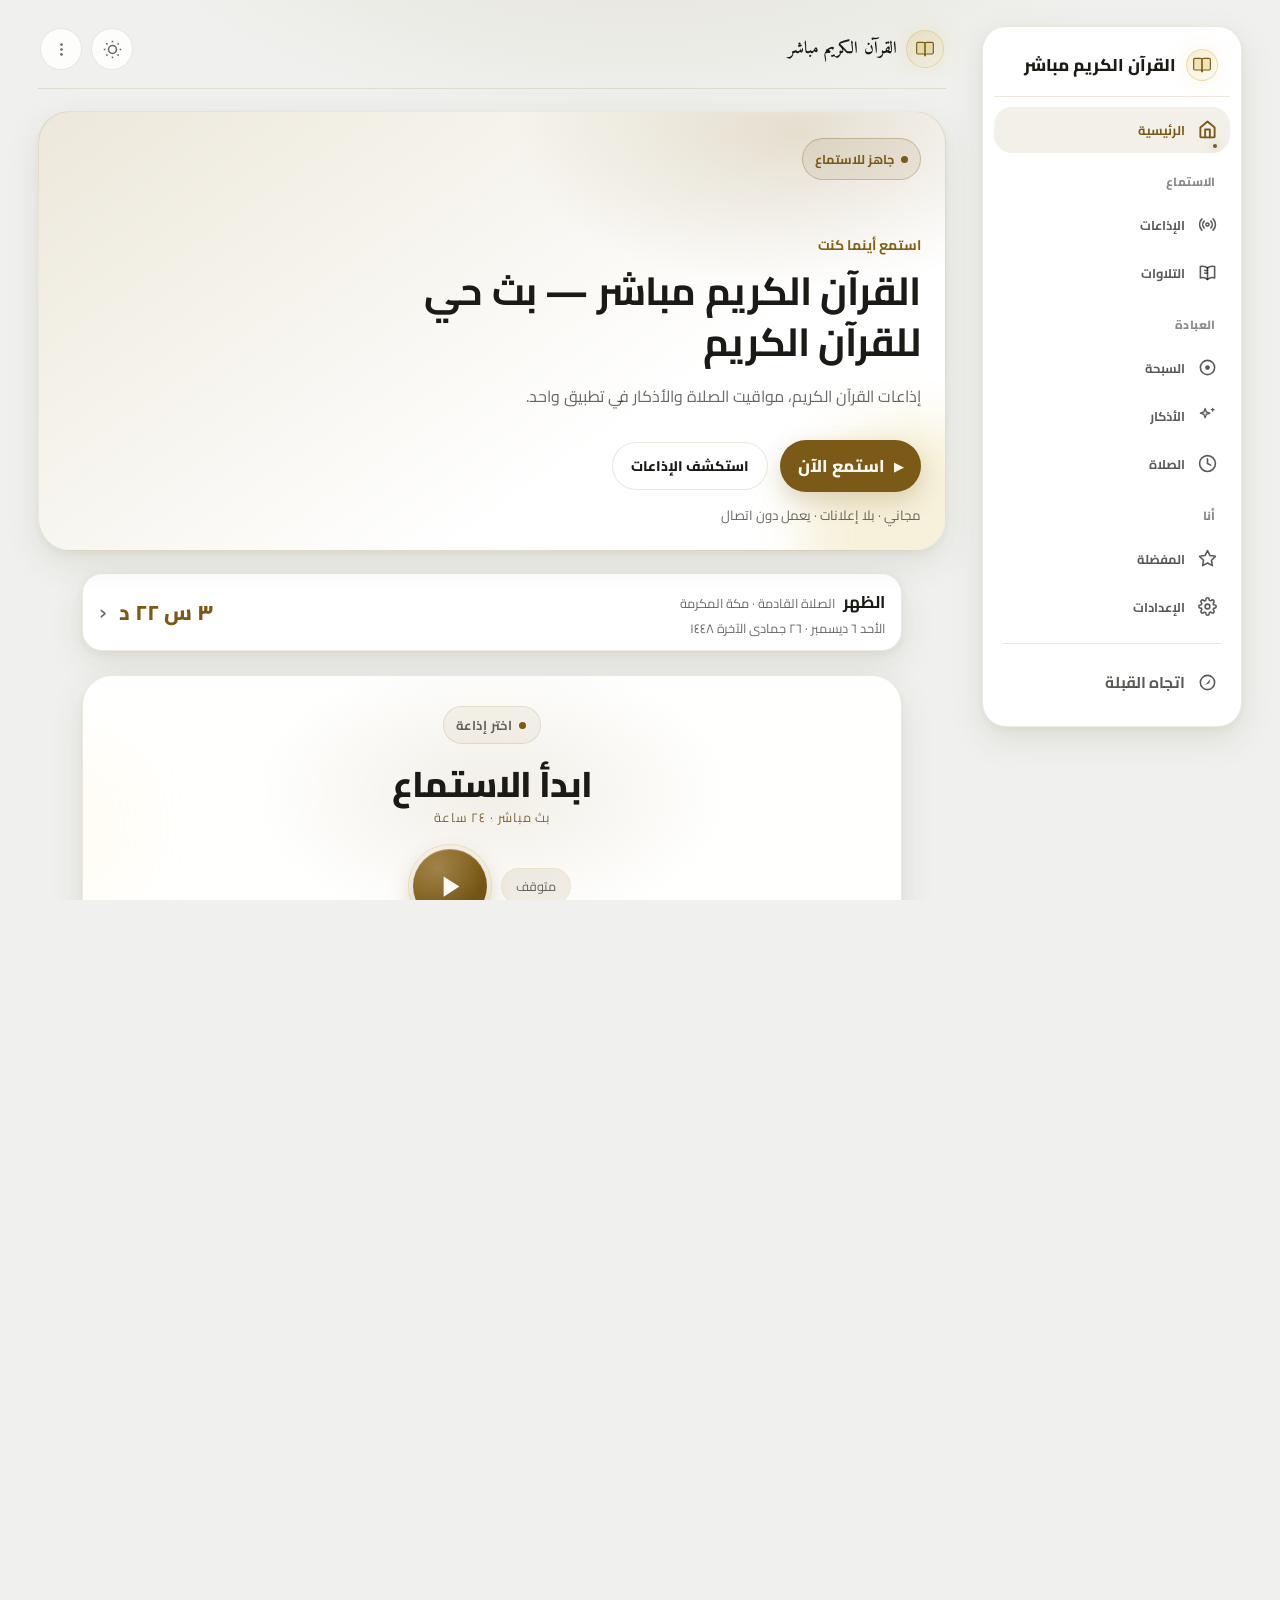
==== commit e732b1f8: "Deploy quran-kareem-final-production-9" ====
--- a/index.html
+++ b/index.html
@@ -253,13 +253,13 @@
       <span>التلاوات</span>
     </a>
     <div class="dnav-group-label" role="presentation">العبادة</div>
+    <a href="#tbCard" class="bnav-item dnav-item" data-target="tbCard" title="السبحة">
+      <svg viewBox="0 0 24 24" fill="none" stroke="currentColor" stroke-width="2" stroke-linecap="round" aria-hidden="true"><circle cx="12" cy="12" r="9"/><circle cx="12" cy="12" r="3" fill="currentColor" stroke="none"/></svg>
+      <span>السبحة</span>
+    </a>
     <a href="#azCard" class="bnav-item dnav-item" data-target="azCard" title="الأذكار">
       <svg viewBox="0 0 24 24" fill="none" stroke="currentColor" stroke-width="1.6" stroke-linecap="round" stroke-linejoin="round" aria-hidden="true"><path d="M9 3 10.6 7.4 15 9 10.6 10.6 9 15 7.4 10.6 3 9 7.4 7.4Z" fill="currentColor" fill-opacity=".18"/><path d="M18.5 3v3.4M16.8 4.7h3.4"/></svg>
       <span>الأذكار</span>
-    </a>
-    <a href="#tbCard" class="bnav-item dnav-item" data-target="tbCard" title="السبحة">
-      <svg viewBox="0 0 24 24" fill="none" stroke="currentColor" stroke-width="2" stroke-linecap="round" aria-hidden="true"><circle cx="12" cy="12" r="9"/><circle cx="12" cy="12" r="3" fill="currentColor" stroke="none"/></svg>
-      <span>السبحة</span>
     </a>
     <a href="#prayerSection" class="bnav-item dnav-item" data-target="prayerSection" title="مواقيت الصلاة">
       <svg viewBox="0 0 24 24" fill="none" stroke="currentColor" stroke-width="2" stroke-linecap="round" aria-hidden="true"><circle cx="12" cy="12" r="10"/><polyline points="12 6 12 12 16 14"/></svg>
@@ -284,7 +284,6 @@
   <!-- Modern Home Hero — v18 UI layer -->
   <section class="home-hero" id="homeHero" aria-label="الرئيسية">
     <div class="hero-topline">
-      <span class="hero-brand">القرآن الكريم</span>
       <span class="hero-live" id="heroLive"><i></i> <span id="heroLiveTxt">جاهز للاستماع</span></span>
     </div>
     <div class="hero-copy">
@@ -299,6 +298,7 @@
       </a>
       <a class="hero-secondary" href="#stationsCard">استكشف الإذاعات</a>
     </div>
+    <p class="hero-trust">مجاني · بلا إعلانات · يعمل دون اتصال</p>
     <div class="hero-glow" aria-hidden="true"></div>
   </section>
 
@@ -307,6 +307,15 @@
        at 1024px+ only. No IDs moved, no JS selectors affected. -->
   <div class="dgrid">
   <!-- Calendar -->
+  <!-- الصلاة القادمة (تظهر بعد حساب المواقيت وتحلّ محل شريط التاريخ؛ التاريخ سطر تحتها) -->
+  <a class="np-chip" id="homeNextPrayer" href="#prayerSection" hidden>
+    <span class="np-chip-main">
+      <span class="np-chip-top"><b class="np-chip-name" id="homeNextName">—</b><span class="np-chip-label" id="homeNextLabel">الصلاة القادمة</span></span>
+      <span class="np-chip-date" id="homeNextDate"></span>
+    </span>
+    <span class="np-chip-count" id="homeNextCount" aria-hidden="true">٠٠:٠٠:٠٠</span>
+    <span class="np-chip-chev" aria-hidden="true">‹</span>
+  </a>
   <section class="cal-card" aria-label="التقويم">
     <div class="cal-block">
       <span class="cal-label">الهجري</span>
@@ -331,7 +340,7 @@
       <span id="npStation">اختر إذاعة</span>
     </div>
     <div>
-      <h2 class="np-title" id="npTitle">القرآن الكريم مباشر</h2>
+      <h2 class="np-title" id="npTitle">ابدأ الاستماع</h2>
       <p class="np-sub">بث مباشر · ٢٤ ساعة</p>
     </div>
     <div class="vwrap" aria-hidden="true">
@@ -405,6 +414,7 @@
       <input type="search" id="stSearch" class="st-search-input" placeholder="ابحث عن إذاعة أو قارئ..." aria-label="البحث في الإذاعات" autocomplete="off"/>
     </div>
     <div class="st-list" id="stList" role="list"></div>
+    <button type="button" class="st-more" id="stMore" aria-controls="stList" aria-expanded="false" hidden>عرض الكل</button>
   </section>
 
   <!-- التلاوات: قراء وسور عند الطلب (مصدر منفصل عن البث المباشر) -->
@@ -503,6 +513,7 @@
         السبحة الرقمية
       </h2>
       <button class="tb-target-badge" id="tbTargetBtn" type="button" aria-label="تغيير الهدف — الهدف الحالي ٩٩ تسبيحة">
+        <span class="tb-target-lbl">الهدف</span>
         <span id="tbTargetNum">٩٩</span>
         <svg class="tb-target-cycle-icon" viewBox="0 0 24 24" fill="none" stroke="currentColor" stroke-width="2" stroke-linecap="round" aria-hidden="true"><path d="M17 2l4 4-4 4"/><path d="M3 11v-1a4 4 0 0 1 4-4h14"/><path d="M7 22l-4-4 4-4"/><path d="M21 13v1a4 4 0 0 1-4 4H3"/></svg>
       </button>
@@ -638,7 +649,7 @@
 
     <div class="stg-group">
       <h3 class="stg-group-title">حول التطبيق</h3>
-      <p class="stg-about">القرآن الكريم مباشر — إذاعات بث مباشر، تلاوات، مواقيت الصلاة، الأذكار والسبحة الرقمية. الإصدار ٥.٤.١</p>
+      <p class="stg-about">القرآن الكريم مباشر — إذاعات بث مباشر، تلاوات، مواقيت الصلاة، الأذكار والسبحة الرقمية. الإصدار ٥.٦.١</p>
       <a class="stg-row" href="https://qurankareem.live" target="_blank" rel="noopener noreferrer">
         <span class="stg-row-ic" aria-hidden="true"><svg viewBox="0 0 24 24" fill="none" stroke="currentColor" stroke-width="2" stroke-linecap="round" stroke-linejoin="round"><path d="M18 13v6a2 2 0 0 1-2 2H5a2 2 0 0 1-2-2V8a2 2 0 0 1 2-2h6"/><polyline points="15 3 21 3 21 9"/><line x1="10" y1="14" x2="21" y2="3"/></svg></span>
         <span class="stg-row-txt">qurankareem.live</span>
@@ -654,7 +665,7 @@
       <span class="ftr-dot" aria-hidden="true"></span>
       <span id="ftrMsg">—</span>
     </div>
-    <p>تم التطوير بواسطة <a class="flink" href="https://www.linkedin.com/in/k5aloood" target="_blank" rel="noopener noreferrer" aria-label="خالد سامح على LinkedIn">خالد سامح</a> · <span class="ftr-ver">نسخة ٥.٤.١</span></p>
+    <p>تم التطوير بواسطة <a class="flink" href="https://www.linkedin.com/in/k5aloood" target="_blank" rel="noopener noreferrer" aria-label="خالد سامح على LinkedIn">خالد سامح</a> · <span class="ftr-ver">نسخة ٥.٦.١</span></p>
   </footer>
 
 </div>
@@ -673,13 +684,13 @@
     <svg viewBox="0 0 24 24" fill="none" stroke="currentColor" stroke-width="2" stroke-linecap="round" stroke-linejoin="round" aria-hidden="true"><path d="M12 6.2c-1.5-1.4-3.6-2.2-6-2.2-1 0-2 .13-3 .4v14.4c1-.27 2-.4 3-.4 2.4 0 4.5.8 6 2.2"/><path d="M12 6.2c1.5-1.4 3.6-2.2 6-2.2 1 0 2 .13 3 .4v14.4c-1-.27-2-.4-3-.4-2.4 0-4.5.8-6 2.2"/><path d="M12 6.2v14.4"/><path d="M8.6 9.3c1.1.4 2.3.4 3.4 0M8.6 12.7c1.1.4 2.3.4 3.4 0"/></svg>
     <span>التلاوات</span>
   </a>
+  <a href="#tbCard" class="bnav-item" data-target="tbCard">
+    <svg viewBox="0 0 24 24" fill="none" stroke="currentColor" stroke-width="2" stroke-linecap="round" aria-hidden="true"><circle cx="12" cy="12" r="9"/><circle cx="12" cy="12" r="3" fill="currentColor" stroke="none"/></svg>
+    <span>السبحة</span>
+  </a>
   <a href="#azCard" class="bnav-item" data-target="azCard">
     <svg viewBox="0 0 24 24" fill="none" stroke="currentColor" stroke-width="1.6" stroke-linecap="round" stroke-linejoin="round" aria-hidden="true"><path d="M9 3 10.6 7.4 15 9 10.6 10.6 9 15 7.4 10.6 3 9 7.4 7.4Z" fill="currentColor" fill-opacity=".18"/><path d="M18.5 3v3.4M16.8 4.7h3.4"/></svg>
     <span>الأذكار</span>
-  </a>
-  <a href="#tbCard" class="bnav-item" data-target="tbCard">
-    <svg viewBox="0 0 24 24" fill="none" stroke="currentColor" stroke-width="2" stroke-linecap="round" aria-hidden="true"><circle cx="12" cy="12" r="9"/><circle cx="12" cy="12" r="3" fill="currentColor" stroke="none"/></svg>
-    <span>السبحة</span>
   </a>
   <a href="#prayerSection" class="bnav-item" data-target="prayerSection">
     <svg viewBox="0 0 24 24" fill="none" stroke="currentColor" stroke-width="2" stroke-linecap="round" aria-hidden="true"><circle cx="12" cy="12" r="10"/><polyline points="12 6 12 12 16 14"/></svg>
--- a/css/styles.min.css
+++ b/css/styles.min.css
@@ -68,3 +68,92 @@
   #rcRecitersList,#rcSurahsList{grid-auto-flow:row!important;grid-auto-columns:auto!important;grid-template-rows:none!important;grid-template-columns:repeat(auto-fill,minmax(200px,1fr));overflow-x:hidden!important;overflow-y:auto;scroll-snap-type:none!important;max-height:480px;padding:4px 2px 8px}
   #rcSurahsList:empty::before{content:"اختر قارئًا لعرض سوره";display:block;grid-column:1/-1;padding:32px 12px;text-align:center;color:var(--q-text-2);font-size:.95rem}
 }
+
+/* ===== v5.5.0 — تحسينات التحويل والهرمية (من تدقيق التصميم) ===== */
+/* (1) هرمية: عنوان بطاقة التشغيل لا يتفوّق على H1 (كان 24px/800 مقابل 21.84px/700) */
+@media (max-width:1023.98px){.np-title{font-size:1.25rem;font-weight:700}}
+/* (2) النداء الثانوي رابط نصي + سطر ثقة تحت النداء الرئيسي */
+.hero-trust{margin:14px 0 0;font-size:.78rem;line-height:1.5;color:var(--q-text-2);position:relative;z-index:var(--z-raised)}
+@media (max-width:767.98px){
+  .hero-actions{flex-wrap:nowrap;gap:8px;align-items:center}
+  .hero-primary{flex:1 1 0;min-width:0}
+  .hero-secondary{flex:0 0 auto;min-width:0;background:none!important;border:0!important;box-shadow:none!important;padding:0 8px;min-height:44px;color:var(--q-accent)!important;font-size:.875rem;font-weight:700;text-decoration:underline;text-underline-offset:5px}
+}
+/* (3) أهداف اللمس 44px على الشاشات التي تعمل باللمس فقط */
+@media (pointer:coarse){
+  .st-fav,#mutebtn,#menuBtn,.ibtn{min-width:44px;min-height:44px}
+  .cat-pill{min-height:44px}
+  #tbTargetBtn{min-width:56px;min-height:44px}
+}
+/* (4) حدّ أدنى للنصوص: 12px للتسميات، 13px لقيم التاريخ، 11px لتسميات القائمة السفلية */
+.cal-label,.np-sub,.strow,.st-badge,.zi-badge,.pt-method-badge,.pt-madhab-btn,.ftr-ver,.vpct{font-size:.75rem}
+.cal-greg,.cal-hijri,.cal-day{font-size:.8125rem}
+@media (max-width:380px){.cal-greg,.cal-hijri,.cal-day{font-size:.75rem}.cal-hijri{white-space:normal;line-height:1.25}}
+.bnav-item{font-size:.6875rem}
+@media (max-width:340px){.bnav-item{font-size:.625rem}}
+/* (6) بطاقة «الصلاة القادمة» في أول شاشة — تحلّ محل شريط التاريخ حين تتوفر المواقيت */
+.np-chip{display:flex;align-items:center;gap:12px;min-height:64px;padding:12px 16px;border-radius:20px;background:var(--card-solid,var(--card));border:1px solid var(--cb);box-shadow:var(--sh);color:var(--q-text);text-decoration:none}
+.np-chip[hidden]{display:none!important}
+.np-chip:not([hidden])+.cal-card{display:none}
+.np-chip-main{flex:1 1 auto;min-width:0;display:flex;flex-direction:column;gap:2px}
+.np-chip-top{display:flex;align-items:baseline;gap:8px}
+.np-chip-name{font-size:1rem;font-weight:700;color:var(--q-text)}
+.np-chip-label{font-size:.75rem;color:var(--q-text-2)}
+.np-chip-date{font-size:.75rem;line-height:1.4;color:var(--q-text-2)}
+.np-chip-count{font-size:1.25rem;font-weight:800;line-height:1;color:var(--q-accent);white-space:nowrap}
+.np-chip-chev{font-size:1.5rem;line-height:1;color:var(--q-text-2)}
+.np-chip:focus-visible{outline:2px solid var(--q-accent);outline-offset:2px}
+@media (min-width:1024px){.dgrid>.np-chip{max-width:820px;width:100%;margin-inline:auto}}
+@media (min-width:1440px){.dgrid>.np-chip{max-width:900px}}
+@media (max-width:359.98px){.hero-actions{flex-direction:column;align-items:stretch;gap:2px}.hero-primary{flex:none;width:100%}.hero-secondary{align-self:center}}
+
+/* (2b) تعويض ارتفاع سطر الثقة: شدّ فراغات الهيرو على الجوال حتى لا تُدفَع بطاقة التشغيل لأسفل */
+@media (max-width:767.98px){
+  .home-hero{padding-bottom:20px}
+  .hero-copy{margin-top:26px}
+  .hero-actions{margin-top:22px}
+  .hero-trust{margin-top:10px}
+}
+/* (3b) أزرار الأذكار والمذهب: 44px على اللمس */
+@media (pointer:coarse){.zi-btn,[id^="zb_"]{min-width:44px;min-height:44px}.pt-madhab-btn{min-height:44px;padding-inline:16px}}
+/* (4b) باقي النصوص دون 12px: 12px كحدّ أدنى، وأوقات الصلاة (بيانات أساسية) 13px */
+.zi-trans,.zi-val,.stg-group-title,.pt-country,.tb-lbl,.pt-next-label,.flink,.ms{font-size:.75rem}
+.pt-p-time{font-size:.8125rem}
+.hero-live,.hero-live span,.stg-theme-btn span,.ftr p{font-size:.75rem}
+
+/* ===== v5.6.0 — تنفيذ تدقيق المصمم (مرحلة 2): قياسات فعلية على 390×844 ===== */
+/* (1) الهيرو: شارة الحالة وحدها في السطر العلوي (اسم التطبيق مذكور في الهيدر وفي H1) + نص CTA 16px */
+.hero-topline{justify-content:flex-start}
+.hero-primary{font-size:1rem!important;min-height:52px}
+/* (2) تسميات الشريط السفلي 12px (كانت 11px) — 10px فقط تحت 340px */
+.bnav-item{font-size:.75rem}
+@media (max-width:340px){.bnav-item{font-size:.625rem}}
+/* (3) بلاط المواقيت: ألوان دافئة بدل رمادي #D0D0D0؛ الماضي أخفت قليلًا، القادمة تبقى كما هي */
+html[data-theme="light"] .pt-prayer-item:not(.pt-next-active){background:#FAF6EC;border-color:rgba(122,90,22,.2)}
+html[data-theme="light"] .pt-prayer-item.pt-past:not(.pt-next-active){background:#EFEBE1}
+html[data-theme="dark"] .pt-prayer-item.pt-past:not(.pt-next-active){background:rgba(0,0,0,.32)}
+/* عدّاد الصلاة بالوحدات: بلا تباعد حروف (كان مضبوطًا لصيغة ٠٢:٠٦:١١) */
+.pt-countdown{letter-spacing:0;font-variant-numeric:normal}
+/* (4) السبحة: حالة الصفر إرشاد نصي، وشارة الهدف بتسمية */
+.tb-num.is-zero{font-size:1.3rem;font-weight:700;letter-spacing:0;line-height:1.3;max-width:120px;text-align:center}
+.tb-center:has(.tb-num.is-zero) .tb-lbl{visibility:hidden}
+.tb-target-lbl{font-size:.78rem;font-weight:600}
+/* (5) بطاقة التشغيل في حالة السكون: بلا منطقة المرئيات الفارغة (تُعاد أثناء التشغيل/الاتصال/الخطأ) */
+#npCard:not(.playing){min-height:0}
+#npCard:not(.playing):not(:has(#spwrap:not(.hidden))):not(:has(#ewrap:not(.hidden))) .vwrap{display:none}
+/* (6) الجوال: الإذاعات قائمة رأسية (٥ ثم «عرض الكل»)، والقرّاء/السور لوحة رأسية بدل الشريط الأفقي المقصوص */
+.st-more{display:none}
+@media (max-width:767.98px){
+  #stList,#favList,#rcRecitersList,#rcSurahsList{grid-auto-flow:row;grid-auto-columns:auto;grid-template-columns:minmax(0,1fr);grid-template-rows:none;overflow-x:hidden;scroll-snap-type:none;gap:8px;padding:2px 0 4px}
+  #stList,#favList{overflow-y:visible;max-height:none}
+  #rcRecitersList,#rcSurahsList{max-height:352px;overflow-y:auto}
+  #stList .st-item,#favList .st-item,#rcRecitersList .st-item,#rcSurahsList .st-item{min-height:64px}
+  #stList[data-capped] .st-item:nth-child(n+6){display:none}
+  .st-more{display:flex;align-items:center;justify-content:center;width:100%;min-height:48px;margin-top:8px;border-radius:16px;border:1px solid var(--q-border);background:var(--q-accent-soft);color:var(--q-accent);font:inherit;font-size:.9rem;font-weight:700;cursor:pointer;-webkit-tap-highlight-color:transparent}
+  .st-more:active{transform:scale(.98)}
+  .st-more:focus-visible{outline:2px solid var(--gold);outline-offset:2px}
+  .st-more[hidden]{display:none}
+}
+/* v5.6.1 — تباين مقيس بالبكسل (الوضع الفاتح): شارات التكرار 4.59→AA مريح، ورابط التذييل 3.23→AA (إزالة opacity .72 + خط سفلي) */
+html[data-theme="light"] .zi-badge,html[data-theme="light"] .zi-val{color:#5c430f}
+.flink{opacity:1;text-decoration:underline;text-underline-offset:3px}
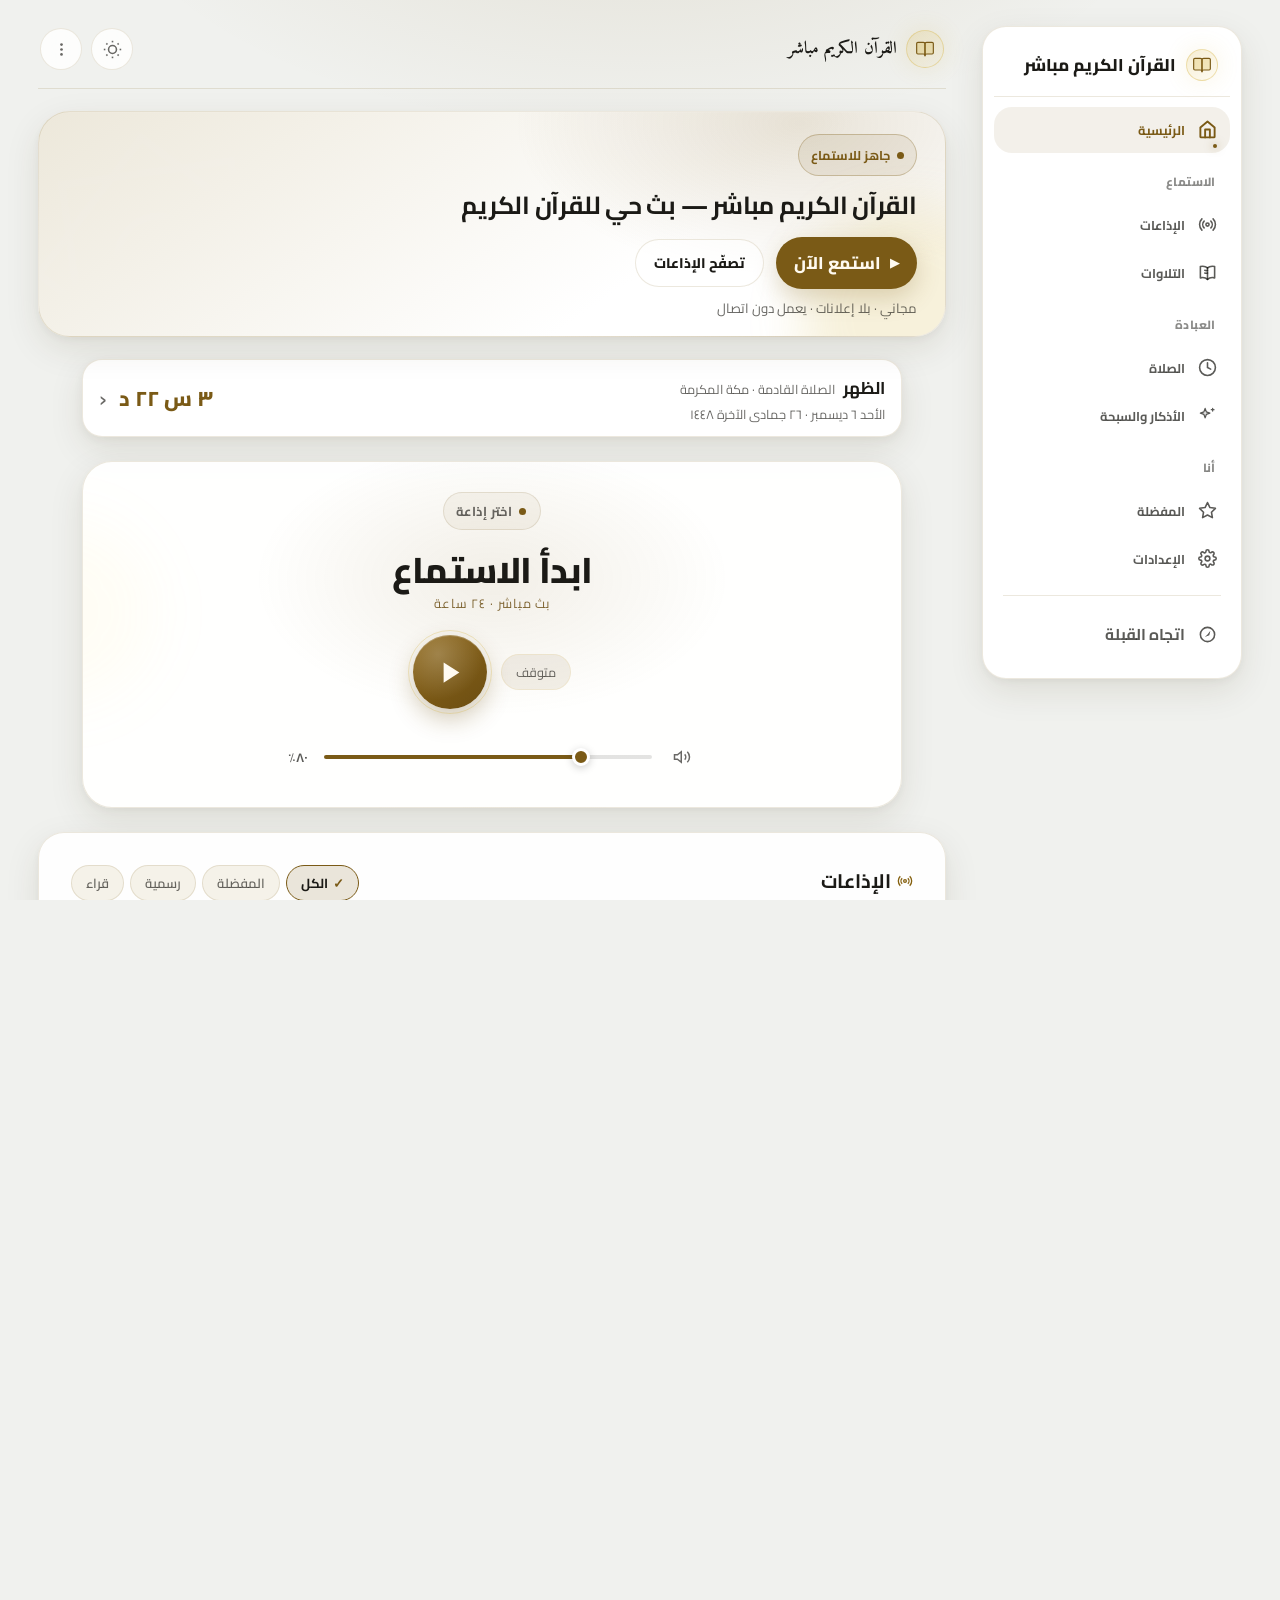
==== commit d3d9e121: "Deploy Quran Kareem release 5.7.0" ====
--- a/index.html
+++ b/index.html
@@ -226,6 +226,7 @@
             <span class="ami-txt">الإعدادات</span>
           </a>
         </div>
+        <div class="menu-backdrop" id="menuBackdrop" hidden></div>
       </div>
     </nav>
   </header>
@@ -253,17 +254,13 @@
       <span>التلاوات</span>
     </a>
     <div class="dnav-group-label" role="presentation">العبادة</div>
-    <a href="#tbCard" class="bnav-item dnav-item" data-target="tbCard" title="السبحة">
-      <svg viewBox="0 0 24 24" fill="none" stroke="currentColor" stroke-width="2" stroke-linecap="round" aria-hidden="true"><circle cx="12" cy="12" r="9"/><circle cx="12" cy="12" r="3" fill="currentColor" stroke="none"/></svg>
-      <span>السبحة</span>
-    </a>
-    <a href="#azCard" class="bnav-item dnav-item" data-target="azCard" title="الأذكار">
-      <svg viewBox="0 0 24 24" fill="none" stroke="currentColor" stroke-width="1.6" stroke-linecap="round" stroke-linejoin="round" aria-hidden="true"><path d="M9 3 10.6 7.4 15 9 10.6 10.6 9 15 7.4 10.6 3 9 7.4 7.4Z" fill="currentColor" fill-opacity=".18"/><path d="M18.5 3v3.4M16.8 4.7h3.4"/></svg>
-      <span>الأذكار</span>
-    </a>
-    <a href="#prayerSection" class="bnav-item dnav-item" data-target="prayerSection" title="مواقيت الصلاة">
+        <a href="#prayerSection" class="bnav-item dnav-item" data-target="prayerSection" title="مواقيت الصلاة">
       <svg viewBox="0 0 24 24" fill="none" stroke="currentColor" stroke-width="2" stroke-linecap="round" aria-hidden="true"><circle cx="12" cy="12" r="10"/><polyline points="12 6 12 12 16 14"/></svg>
       <span>الصلاة</span>
+    </a>
+  <a href="#worshipSection" class="bnav-item dnav-item" data-target="worshipSection" title="الأذكار والسبحة">
+      <svg viewBox="0 0 24 24" fill="none" stroke="currentColor" stroke-width="1.6" stroke-linecap="round" stroke-linejoin="round" aria-hidden="true"><path d="M9 3 10.6 7.4 15 9 10.6 10.6 9 15 7.4 10.6 3 9 7.4 7.4Z" fill="currentColor" fill-opacity=".18"/><path d="M18.5 3v3.4M16.8 4.7h3.4"/></svg>
+      <span>الأذكار والسبحة</span>
     </a>
     <div class="dnav-group-label" role="presentation">أنا</div>
     <a href="#favCard" class="bnav-item dnav-item" data-target="favCard" title="المفضلة">
@@ -287,16 +284,14 @@
       <span class="hero-live" id="heroLive"><i></i> <span id="heroLiveTxt">جاهز للاستماع</span></span>
     </div>
     <div class="hero-copy">
-      <p class="hero-kicker">استمع أينما كنت</p>
       <h1>القرآن الكريم مباشر — بث حي للقرآن الكريم</h1>
-      <p>إذاعات القرآن الكريم، مواقيت الصلاة والأذكار في تطبيق واحد.</p>
     </div>
     <div class="hero-actions">
       <a class="hero-primary" href="#npCard">
         <span class="hero-play-icon" aria-hidden="true">▶</span>
         استمع الآن
       </a>
-      <a class="hero-secondary" href="#stationsCard">استكشف الإذاعات</a>
+      <a class="hero-secondary" href="#stationsCard">تصفّح الإذاعات</a>
     </div>
     <p class="hero-trust">مجاني · بلا إعلانات · يعمل دون اتصال</p>
     <div class="hero-glow" aria-hidden="true"></div>
@@ -426,6 +421,11 @@
       </h2>
     </div>
 
+    <button type="button" class="rc-resume" id="rcResume" hidden>
+      <span class="rc-resume-play" aria-hidden="true">▶</span>
+      <span class="rc-resume-txt">آخر تلاوة<span class="rc-resume-sub" id="rcResumeSub">—</span></span>
+    </button>
+
     <!-- مشغل السورة الحالية -->
     <div class="rc-player hidden" id="rcPlayer">
       <div class="rc-np">
@@ -505,6 +505,31 @@
     </div>
   </section>
 
+  <!-- Prayer Times -->
+  <div id="prayerSection" class="card pt-section">
+    <div class="pt-section-title">
+      <svg viewBox="0 0 24 24" fill="none" stroke="currentColor" stroke-width="2" stroke-linecap="round" aria-hidden="true"><circle cx="12" cy="12" r="10"/><polyline points="12 6 12 12 16 14"/></svg>
+      مواقيت الصلاة
+      <button class="pt-qibla-btn" id="ptQiblaBtnStatic" type="button" title="اتجاه القبلة" aria-label="اتجاه القبلة" data-qibla-open>
+        <svg viewBox="0 0 24 24" fill="none" stroke="currentColor" stroke-width="2" stroke-linecap="round" stroke-linejoin="round" aria-hidden="true">
+          <circle cx="12" cy="12" r="9"/>
+          <path d="M12 12 15.6 7.4 14.3 12.9 8.6 15.2Z" fill="currentColor" stroke="none"/>
+        </svg>
+      </button>
+    </div>
+    <div class="pt-skeleton" aria-busy="true">
+      <div class="pt-sk-header"><div class="pt-sk-bar w60 pulse"></div><div class="pt-sk-bar w30 pulse"></div></div>
+      <div class="pt-sk-next pulse"></div>
+      <div class="pt-sk-grid">
+        <div class="pt-sk-cell pulse"></div><div class="pt-sk-cell pulse"></div>
+        <div class="pt-sk-cell pulse"></div><div class="pt-sk-cell pulse"></div>
+        <div class="pt-sk-cell pulse"></div><div class="pt-sk-cell pulse"></div>
+      </div>
+    </div>
+  </div>
+
+  <!-- الأذكار والسبحة: مجموعة عبادة واحدة (تبويب «أذكار» في القائمة السفلية) -->
+  <div id="worshipSection" class="worship-stack">
   <!-- Tasbih — fixed to 99 -->
   <section class="card tb-card" id="tbCard" aria-label="السبحة الرقمية">
     <div class="tb-header">
@@ -565,28 +590,6 @@
       <div class="zlist" id="el"></div>
     </details>
   </section>
-
-  <!-- Prayer Times -->
-  <div id="prayerSection" class="card pt-section">
-    <div class="pt-section-title">
-      <svg viewBox="0 0 24 24" fill="none" stroke="currentColor" stroke-width="2" stroke-linecap="round" aria-hidden="true"><circle cx="12" cy="12" r="10"/><polyline points="12 6 12 12 16 14"/></svg>
-      مواقيت الصلاة
-      <button class="pt-qibla-btn" id="ptQiblaBtnStatic" type="button" title="اتجاه القبلة" aria-label="اتجاه القبلة" data-qibla-open>
-        <svg viewBox="0 0 24 24" fill="none" stroke="currentColor" stroke-width="2" stroke-linecap="round" stroke-linejoin="round" aria-hidden="true">
-          <circle cx="12" cy="12" r="9"/>
-          <path d="M12 12 15.6 7.4 14.3 12.9 8.6 15.2Z" fill="currentColor" stroke="none"/>
-        </svg>
-      </button>
-    </div>
-    <div class="pt-skeleton" aria-busy="true">
-      <div class="pt-sk-header"><div class="pt-sk-bar w60 pulse"></div><div class="pt-sk-bar w30 pulse"></div></div>
-      <div class="pt-sk-next pulse"></div>
-      <div class="pt-sk-grid">
-        <div class="pt-sk-cell pulse"></div><div class="pt-sk-cell pulse"></div>
-        <div class="pt-sk-cell pulse"></div><div class="pt-sk-cell pulse"></div>
-        <div class="pt-sk-cell pulse"></div><div class="pt-sk-cell pulse"></div>
-      </div>
-    </div>
   </div>
 
   <!-- المفضلة -->
@@ -649,7 +652,7 @@
 
     <div class="stg-group">
       <h3 class="stg-group-title">حول التطبيق</h3>
-      <p class="stg-about">القرآن الكريم مباشر — إذاعات بث مباشر، تلاوات، مواقيت الصلاة، الأذكار والسبحة الرقمية. الإصدار ٥.٦.١</p>
+      <p class="stg-about">القرآن الكريم مباشر — إذاعات بث مباشر، تلاوات، مواقيت الصلاة، الأذكار والسبحة الرقمية. الإصدار ٥.٧.٠</p>
       <a class="stg-row" href="https://qurankareem.live" target="_blank" rel="noopener noreferrer">
         <span class="stg-row-ic" aria-hidden="true"><svg viewBox="0 0 24 24" fill="none" stroke="currentColor" stroke-width="2" stroke-linecap="round" stroke-linejoin="round"><path d="M18 13v6a2 2 0 0 1-2 2H5a2 2 0 0 1-2-2V8a2 2 0 0 1 2-2h6"/><polyline points="15 3 21 3 21 9"/><line x1="10" y1="14" x2="21" y2="3"/></svg></span>
         <span class="stg-row-txt">qurankareem.live</span>
@@ -665,7 +668,7 @@
       <span class="ftr-dot" aria-hidden="true"></span>
       <span id="ftrMsg">—</span>
     </div>
-    <p>تم التطوير بواسطة <a class="flink" href="https://www.linkedin.com/in/k5aloood" target="_blank" rel="noopener noreferrer" aria-label="خالد سامح على LinkedIn">خالد سامح</a> · <span class="ftr-ver">نسخة ٥.٦.١</span></p>
+    <p>تم التطوير بواسطة <a class="flink" href="https://www.linkedin.com/in/k5aloood" target="_blank" rel="noopener noreferrer" aria-label="خالد سامح على LinkedIn">خالد سامح</a> · <span class="ftr-ver">نسخة ٥.٧.٠</span></p>
   </footer>
 
 </div>
@@ -684,17 +687,13 @@
     <svg viewBox="0 0 24 24" fill="none" stroke="currentColor" stroke-width="2" stroke-linecap="round" stroke-linejoin="round" aria-hidden="true"><path d="M12 6.2c-1.5-1.4-3.6-2.2-6-2.2-1 0-2 .13-3 .4v14.4c1-.27 2-.4 3-.4 2.4 0 4.5.8 6 2.2"/><path d="M12 6.2c1.5-1.4 3.6-2.2 6-2.2 1 0 2 .13 3 .4v14.4c-1-.27-2-.4-3-.4-2.4 0-4.5.8-6 2.2"/><path d="M12 6.2v14.4"/><path d="M8.6 9.3c1.1.4 2.3.4 3.4 0M8.6 12.7c1.1.4 2.3.4 3.4 0"/></svg>
     <span>التلاوات</span>
   </a>
-  <a href="#tbCard" class="bnav-item" data-target="tbCard">
-    <svg viewBox="0 0 24 24" fill="none" stroke="currentColor" stroke-width="2" stroke-linecap="round" aria-hidden="true"><circle cx="12" cy="12" r="9"/><circle cx="12" cy="12" r="3" fill="currentColor" stroke="none"/></svg>
-    <span>السبحة</span>
-  </a>
-  <a href="#azCard" class="bnav-item" data-target="azCard">
-    <svg viewBox="0 0 24 24" fill="none" stroke="currentColor" stroke-width="1.6" stroke-linecap="round" stroke-linejoin="round" aria-hidden="true"><path d="M9 3 10.6 7.4 15 9 10.6 10.6 9 15 7.4 10.6 3 9 7.4 7.4Z" fill="currentColor" fill-opacity=".18"/><path d="M18.5 3v3.4M16.8 4.7h3.4"/></svg>
-    <span>الأذكار</span>
-  </a>
   <a href="#prayerSection" class="bnav-item" data-target="prayerSection">
     <svg viewBox="0 0 24 24" fill="none" stroke="currentColor" stroke-width="2" stroke-linecap="round" aria-hidden="true"><circle cx="12" cy="12" r="10"/><polyline points="12 6 12 12 16 14"/></svg>
     <span>الصلاة</span>
+  </a>
+  <a href="#worshipSection" class="bnav-item" data-target="worshipSection">
+    <svg viewBox="0 0 24 24" fill="none" stroke="currentColor" stroke-width="1.6" stroke-linecap="round" stroke-linejoin="round" aria-hidden="true"><path d="M9 3 10.6 7.4 15 9 10.6 10.6 9 15 7.4 10.6 3 9 7.4 7.4Z" fill="currentColor" fill-opacity=".18"/><path d="M18.5 3v3.4M16.8 4.7h3.4"/></svg>
+    <span>أذكار</span>
   </a>
 </nav>
 
--- a/css/styles.min.css
+++ b/css/styles.min.css
@@ -1,4 +1,4 @@
-:root{--z-bg-deep:-2;--z-bg:-1;--z-base:0;--z-raised:1;--z-content:2;--z-pointer:3;--z-header:100;--z-menu:120;--z-player:200;--z-nav:210;--z-flash:999;--z-toast-temp:8999;--z-toast-update:9500;--z-top:9999;--z-install:10050;--z-modal:10200}*,*::before,*::after{box-sizing:border-box;margin:0;padding:0}html{font-size:16px;-webkit-text-size-adjust:100%;scroll-behavior:smooth;overflow-x:hidden;width:100%}@media (prefers-reduced-motion:reduce){html{scroll-behavior:auto}}body::before{content:'';position:fixed;inset:0;z-index:var(--z-bg-deep);background:radial-gradient(ellipse 70% 55% at 10% 10%,rgba(212,175,55,.108) 0%,transparent 65%),radial-gradient(ellipse 60% 50% at 90% 90%,rgba(212,175,55,.144) 0%,transparent 65%),var(--bg);transition:background var(--ts) var(--ease)}button{font-family:var(--fu);cursor:pointer;border:none;background:none;color:inherit;-webkit-tap-highlight-color:transparent;user-select:none}button:focus-visible{outline:2px solid var(--gold);outline-offset:3px}.skip-link{position:absolute;top:-100px;right:16px;z-index:var(--z-top);background:var(--gold);color:#0a1206;font-family:var(--fu);font-weight:700;font-size:14px;padding:10px 20px;border-radius:var(--r-sm,8px);text-decoration:none;transition:top .2s ease}.skip-link:focus{top:12px}svg{display:block;pointer-events:none}select{-webkit-appearance:none;appearance:none;background:transparent;cursor:pointer;color:var(--txt)}::-webkit-scrollbar{width:4px}::-webkit-scrollbar-track{background:transparent}::-webkit-scrollbar-thumb{background:var(--gdim);border-radius:4px}.geo svg{width:100%;height:100%}.logo-ic svg{width:20px;height:20px}.ibtn{width:40px;height:40px;min-width:40px;border-radius:50%;display:flex;align-items:center;justify-content:center;color:var(--txt2);border:1px solid transparent;flex-shrink:0;transition:color var(--t) var(--ease),background var(--t) var(--ease),border-color var(--t) var(--ease),transform var(--tf) var(--ease)}.ibtn svg{width:17px;height:17px}.ibtn:hover{color:var(--gold);background:var(--gdim);border-color:var(--cb);transform:scale(1.08)}.ibtn:active{transform:scale(.88)}.menu-wrap{position:relative}.app-menu{position:absolute;top:calc(100% + 10px);left:0;min-width:210px;z-index:var(--z-menu);background:var(--card);backdrop-filter:blur(22px) saturate(160%);-webkit-backdrop-filter:blur(22px) saturate(160%);border:1px solid var(--cb);border-radius:var(--r-lg);box-shadow:var(--sh);padding:6px;display:flex;flex-direction:column;gap:1px;opacity:0;transform:translateY(-6px) scale(.96);pointer-events:none;transform-origin:top left;transition:opacity .16s var(--ease),transform .16s var(--ease)}.app-menu.open{opacity:1;transform:translateY(0) scale(1);pointer-events:auto}.app-menu-item{display:flex;align-items:center;gap:10px;width:100%;padding:9px 10px;border-radius:calc(var(--r-lg) - 6px);color:var(--txt2);font-family:var(--fu);font-size:.82rem;font-weight:600;text-align:right;background:transparent;transition:background var(--t) var(--ease),color var(--t) var(--ease)}.app-menu-item:hover,.app-menu-item:focus-visible{background:var(--gdim);color:var(--gold)}.app-menu-item:active{transform:scale(.98)}.ami-ic{width:30px;height:30px;min-width:30px;border-radius:50%;display:flex;align-items:center;justify-content:center;background:var(--gdim);color:var(--gold);flex-shrink:0}.ami-ic svg{width:15px;height:15px}.app-menu-sep{height:1px;background:var(--sep);margin:5px 8px}[data-theme="dark"] .i-sun{display:none}[data-theme="dark"] .i-moon{display:block}[data-theme="light"] .i-sun{display:block}[data-theme="light"] .i-moon{display:none}.card{background:var(--card-solid,var(--card));border:1px solid var(--cb);border-radius:var(--r-xl);box-shadow:var(--sh),inset 0 0 0 1px rgba(212,175,55,.045),inset 0 1px 0 rgba(255,255,255,.03);transition:background var(--t) var(--ease),border-color var(--t) var(--ease);transform:translateZ(0)}.section-arrive{animation:sectionArrive .75s var(--ease)}@keyframes sectionArrive{0%{box-shadow:var(--sh),0 0 0 0 rgba(212,175,55,0),inset 0 0 0 1px rgba(212,175,55,.045)}22%{box-shadow:var(--sh),0 0 0 3px var(--gdim),inset 0 0 0 1px rgba(212,175,55,.18)}100%{box-shadow:var(--sh),0 0 0 0 rgba(212,175,55,0),inset 0 0 0 1px rgba(212,175,55,.045)}}@media (prefers-reduced-motion:reduce){.section-arrive{animation:none}}.card:hover{background:var(--ch)}.cal-block--center{text-align:center}.cal-hijri{font-family:var(--fd);font-size:clamp(.95rem,3vw,1.1rem);color:var(--gold);font-weight:700;line-height:1.3}.cal-day{font-size:.82rem;color:var(--gold);font-weight:700}.ldot{width:7px;height:7px;border-radius:50%;background:var(--txt3);flex-shrink:0;transition:background var(--t),box-shadow var(--t)}@keyframes bufPulse{0%,100%{opacity:1}50%{opacity:.28}}.viz.on{opacity:1}.spwrap,.ewrap{position:absolute;inset:0;display:flex;align-items:center;justify-content:center;flex-direction:column;gap:6px}.sptxt,.emsg{font-size:.74rem;color:var(--txt2)}.eic{font-size:1.25rem}.rbtn{display:flex;align-items:center;gap:5px;padding:5px 14px;border-radius:999px;background:var(--gdim);border:1px solid var(--cb);color:var(--gold);font-size:.74rem;font-weight:600;transition:background var(--t),transform var(--tf);min-height:44px}.rbtn:hover{background:rgba(212,175,55,.22);transform:translateY(-1px)}.rbtn:active{transform:scale(.94)}.rbtn svg{width:12px;height:12px}.strow{display:flex;align-items:center;gap:6px;padding:5px 14px;border-radius:999px;background:var(--gdim);border:1px solid rgba(212,175,55,.12);font-size:.74rem;color:var(--txt2);white-space:nowrap}.strow.live{color:var(--green)}.strow.loading{color:var(--gold)}.strow.error{color:var(--red)}.pbtn::before{content:'';position:absolute;inset:-5px;border-radius:50%;border:1px solid rgba(212,175,55,.28)}.pbtn.playing::before{animation:ripplePulse 2.8s ease-out infinite}@keyframes ripplePulse{0%{inset:-5px;opacity:.52}100%{inset:-22px;opacity:0}}.pbtn .i-play{margin-right:-3px}.pbtn:active{transform:scale(.92)}.bsh{position:absolute;inset:0;border-radius:50%;background:radial-gradient(circle at 34% 26%,rgba(255,255,255,.22) 0%,transparent 62%);pointer-events:none}.vic svg{width:18px;height:18px;color:var(--txt2);transition:color var(--t)}.vic:hover svg{color:var(--gold)}.vslider::-webkit-slider-thumb:active{cursor:grabbing;transform:scale(1.35)}.divider{width:100%;height:1px;background:var(--sep);margin:2px 0}.sec-card{padding:clamp(16px,3vw,22px) clamp(14px,3vw,20px);display:flex;flex-direction:column;gap:12px}.sec-title{font-family:var(--fd);font-size:1.05rem;color:var(--gold);display:flex;align-items:center;gap:6px;font-weight:700}.sec-title svg{width:16px;height:16px}@keyframes fadeUp{from{opacity:0;transform:translateY(6px)}to{opacity:1;transform:translateY(0)}}.st-icon{width:40px;height:40px;min-width:40px;border-radius:50%;background:rgba(212,175,55,.09);border:1px solid var(--sep);display:flex;align-items:center;justify-content:center;font-size:1.3rem;flex-shrink:0;overflow:hidden;transition:background var(--t),border-color var(--t),box-shadow var(--t)}.st-icon--avatar{background:linear-gradient(145deg,var(--gdim),color-mix(in srgb,var(--gold) 22%,transparent))!important;border-color:color-mix(in srgb,var(--gold) 35%,var(--cb))!important}.rc-initial{font-family:var(--fd);font-weight:700;font-size:1.05rem;color:var(--gold);line-height:1}.st-item.active .st-icon{background:rgba(212,175,55,.18);border-color:var(--gold);box-shadow:0 0 10px var(--gglow)}.st-item.playing .st-icon{background:rgba(212,175,55,.12);border-color:rgba(212,175,55,.38);animation:iconPulse 2s ease-in-out infinite}@keyframes iconPulse{0%,100%{box-shadow:0 0 0 0 rgba(212,175,55,.28)}50%{box-shadow:0 0 0 6px rgba(212,175,55,0)}}.st-info{display:flex;flex-direction:column;gap:3px;flex:1;min-width:0}.st-item[data-cat="قراء"].st-badge{background:rgba(212,175,55,.14);color:var(--blue);border:1px solid rgba(212,175,55,.28)}.st-eq{display:none;align-items:flex-end;gap:2px;height:16px;flex-shrink:0}.st-item.playing .st-eq{display:flex}.st-eq span{width:3px;border-radius:2px;background:var(--green);animation:eqBar .8s ease-in-out infinite}.st-eq span:nth-child(1){height:5px;animation-delay:0s}.st-eq span:nth-child(2){height:10px;animation-delay:.15s}.st-eq span:nth-child(3){height:7px;animation-delay:.3s}@keyframes eqBar{0%,100%{transform:scaleY(.32)}50%{transform:scaleY(1)}}.st-fav:hover{opacity:1;background:var(--gdim);border-color:var(--sep);transform:scale(1.1)}.st-fav.saved svg{fill:var(--gold)}.st-fav svg{width:15px;height:15px;transition:fill var(--t)}.no-results{text-align:center;color:var(--txt3);font-size:.86rem;padding:24px 0}.tb-card::before{content:'';position:absolute;inset:0;pointer-events:none;z-index:var(--z-base);background:radial-gradient(ellipse 68% 52% at 50% 0%,rgba(212,175,55,.06) 0%,transparent 68%);border-radius:inherit}.tb-card>*{position:relative;z-index:var(--z-raised)}.tb-title{font-family:var(--fd);font-size:1.05rem;color:var(--gold);display:flex;align-items:center;gap:6px;font-weight:700}.tb-title svg{width:16px;height:16px}.tb-svg{width:100%;height:100%;transform:rotate(-90deg)}.tb-center{position:absolute;inset:0;display:flex;flex-direction:column;align-items:center;justify-content:center;gap:2px;pointer-events:none}.tb-num.bump{animation:bumpSoft .36s cubic-bezier(.34,1.56,.64,1)}@keyframes bumpSoft{0%{transform:scale(1)}30%{transform:scale(1.06)}65%{transform:scale(1.02)}100%{transform:scale(1)}}.tb-mile{font-size:.66rem;color:var(--gold);opacity:0;transform:translateY(4px);transition:opacity .38s ease,transform .38s cubic-bezier(.34,1.56,.64,1);min-height:1em;font-weight:700;letter-spacing:.04em}.tb-mile.show{opacity:1;transform:translateY(0)}.tb-tap{position:absolute;bottom:-10px;left:50%;transform:translateX(-50%);width:clamp(54px,13vw,66px);height:clamp(54px,13vw,66px);border-radius:50%;background:linear-gradient(145deg,var(--gl) 0%,var(--gold) 45%,var(--gd) 100%);color:#0a1206;display:flex;align-items:center;justify-content:center;box-shadow:0 6px 20px rgba(212,175,55,.48),0 2px 7px rgba(0,0,0,.32),inset 0 1px 0 rgba(255,255,255,.32),inset 0 -1px 0 rgba(0,0,0,.14);transition:transform .2s cubic-bezier(.25,.46,.45,.94),box-shadow .2s;touch-action:manipulation;user-select:none;-webkit-tap-highlight-color:transparent}.tb-tap::before{content:'';position:absolute;inset:0;border-radius:50%;background:radial-gradient(circle at 36% 28%,rgba(255,255,255,.30) 0%,transparent 62%)}.tb-tap:hover{box-shadow:0 10px 34px rgba(212,175,55,.65),0 3px 9px rgba(0,0,0,.28),inset 0 1px 0 rgba(255,255,255,.32);transform:translateX(-50%) scale(1.07) translateY(-1px)}.tb-tap:active{box-shadow:0 3px 10px rgba(212,175,55,.38),0 1px 4px rgba(0,0,0,.28),inset 0 1px 0 rgba(255,255,255,.18);transform:translateX(-50%) scale(.94)}.tb-tap svg{width:20px;height:20px;position:relative;z-index:var(--z-raised)}.tb-rst:hover{background:rgba(212,175,55,.20);transform:translateY(-1px)}.tb-rst:active{transform:scale(.93)}.tb-rst svg{width:11px;height:11px}.tb-flash{position:fixed;top:50%;left:50%;transform:translate(-50%,-50%) scale(.82) translateY(8px);z-index:var(--z-flash);pointer-events:none;opacity:0;transition:opacity .26s var(--ease),transform .3s var(--spring)}.tb-flash.show{opacity:1;transform:translate(-50%,-50%) scale(1) translateY(0)}.tb-flash-msg{background:rgba(14,13,10,.9);backdrop-filter:blur(22px);-webkit-backdrop-filter:blur(22px);border:1px solid rgba(212,175,55,.38);color:var(--gold);font-family:var(--fd);font-size:1rem;padding:14px 26px;border-radius:var(--r-lg);text-align:center;white-space:pre-line;box-shadow:0 8px 36px rgba(0,0,0,.52),0 0 0 1px rgba(212,175,55,.09),inset 0 1px 0 rgba(212,175,55,.14)}.azcard{padding:clamp(16px,3vw,22px) clamp(14px,3vw,20px);display:flex;flex-direction:column;gap:0}.az-title{font-family:var(--fd);font-size:1.05rem;color:var(--gold);display:flex;align-items:center;gap:6px;margin-bottom:10px;font-weight:700}.az-title svg{width:16px;height:16px}.azcard details:last-of-type{border-bottom:none}.azcard summary:hover{color:var(--gold)}.sum-arrow{margin-right:auto;transition:transform var(--t);font-size:.68rem;color:var(--txt3)}.zi{background:rgba(0,0,0,.14);border:1px solid var(--sep);border-radius:var(--r);padding:12px 13px;display:flex;flex-direction:column;gap:5px;animation:fadeUp .22s ease both}.zi-text{font-family:var(--fd);font-size:.98rem;color:var(--txt);line-height:1.85;text-align:right}.zi-trans{font-size:.74rem;color:var(--txt2);line-height:1.6}.zi-footer{display:flex;align-items:center;justify-content:space-between;gap:7px;flex-wrap:wrap}.zi-badge{display:inline-flex;align-items:center;gap:4px;padding:2px 9px;background:var(--cb);border-radius:var(--r-xl);font-size:.66rem;font-weight:700;color:var(--gold)}.zi-counter{display:flex;align-items:center;gap:7px}.zi-val{font-size:.73rem;font-weight:700;color:var(--gold);min-width:36px;text-align:center}.zi-btn{padding:6px 12px;border-radius:var(--r-xl);background:linear-gradient(135deg,var(--gold),var(--gl));color:#0a1206;font-size:.76rem;font-weight:700;box-shadow:0 2px 7px var(--gglow);transition:transform var(--tf),box-shadow var(--t);min-height:36px}.zi-btn:hover{transform:scale(1.04);box-shadow:0 4px 13px var(--gglow)}.zi-btn:active{transform:scale(.94)}.zi-btn:disabled{opacity:.44;cursor:default;transform:none}.zi.done{opacity:.5}.zi.done .zi-text{text-decoration:line-through;text-decoration-color:var(--gold);text-decoration-thickness:1px}.flink{color:var(--gold);opacity:.72;transition:opacity var(--t);text-decoration:none}.flink:hover{opacity:1;text-decoration:underline}.ftr-ver{color:var(--txt3);font-size:.78em}.ftr-status{display:none;align-items:center;justify-content:center;gap:5px;margin-bottom:6px;font-size:.71rem;color:var(--txt3);padding:5px 10px;border-radius:var(--r-xl);background:rgba(0,0,0,.16);border:1px solid var(--sep);animation:fadeUp .28s ease}.ftr-status.show{display:flex}.ftr-status.err{color:var(--red);border-color:rgba(248,113,113,.18);background:rgba(248,113,113,.05)}.ftr-status.warn{color:var(--gold);border-color:var(--cb);background:var(--gdim)}.ftr-status.ok{color:var(--green);border-color:rgba(212,175,55,.18);background:rgba(212,175,55,.05)}.ftr-dot{width:5px;height:5px;border-radius:50%;flex-shrink:0}.ftr-status.err .ftr-dot{background:var(--red)}.ftr-status.warn .ftr-dot{background:var(--gold);animation:bufPulse .9s ease-in-out infinite}.ftr-status.ok .ftr-dot{background:var(--green)}.mini.visible{transform:translateY(0);opacity:1}.bnav-item:active{transform:scale(.92)}.bnav-item:focus-visible{outline:2px solid var(--gold);outline-offset:-2px;border-radius:var(--r-sm)}.minfo{display:flex;align-items:center;gap:10px;flex:1;min-width:0;overflow:hidden}.mic svg{width:22px;height:22px}.mtxt{display:flex;flex-direction:column;min-width:0}.mbtn:hover{box-shadow:var(--sbh);transform:scale(1.07)}.mbtn:active{transform:scale(.9)}.mbtn svg{width:18px;height:18px}.fdiv.hidden{display:none}.fbody{display:flex;flex-direction:column;align-items:center;gap:16px}.frings{position:relative;width:180px;height:180px;display:flex;align-items:center;justify-content:center}.fr{position:absolute;border-radius:50%;border:1px solid var(--cb);animation:frSpin var(--dur) linear infinite}.fr--1{inset:0;--dur:12s}.fr--2{inset:18px;--dur:18s;animation-direction:reverse}.fr--3{inset:36px;--dur:24s}@keyframes frSpin{to{transform:rotate(360deg)}}.frc{position:absolute;inset:0;display:flex;align-items:center;justify-content:center}.bism{font-family:var(--fd);font-size:1rem;color:var(--gold);text-align:center;line-height:1.65;filter:drop-shadow(0 0 8px var(--gglow))}.ftit{font-family:var(--fd);font-size:1.2rem;color:var(--txt);text-align:center}.fst{font-size:.8rem;color:var(--txt2);text-align:center}.fexit{position:absolute;top:clamp(14px,4vw,22px);left:clamp(14px,4vw,22px);width:44px;height:44px;border-radius:50%;background:var(--card);border:1px solid var(--cb);color:var(--txt2);display:flex;align-items:center;justify-content:center;transition:color var(--t),border-color var(--t)}.fexit:hover{color:var(--gold);border-color:var(--gold)}.fexit svg{width:17px;height:17px}.pt-qibla-btn{width:30px;height:30px;min-width:30px;border-radius:50%;display:flex;align-items:center;justify-content:center;background:var(--gdim);color:var(--gold);border:1px solid var(--cb);cursor:pointer;transition:color var(--t) var(--ease),background var(--t) var(--ease),border-color var(--t) var(--ease),transform var(--tf) var(--ease)}.pt-qibla-btn:hover,.pt-qibla-btn:active{color:#0a1206;background:linear-gradient(135deg,var(--gold),var(--gl));border-color:transparent;transform:scale(1.08)}.pt-qibla-btn:active{transform:scale(.92)}.pt-qibla-btn svg{width:17px;height:17px}.qibla-screen{position:fixed;inset:0;z-index:var(--z-modal);background:var(--bg);display:flex;flex-direction:column;overflow:hidden}.qibla-topbar{display:flex;align-items:center;justify-content:space-between;padding:calc(env(safe-area-inset-top,0px) + 14px) 18px 12px;border-bottom:1px solid var(--sep);flex-shrink:0}.qibla-topbar-title{font-family:var(--fu);font-weight:800;font-size:1.02rem;color:var(--txt)}.qibla-close{width:36px;height:36px;border-radius:50%;background:var(--card);border:1px solid var(--cb);color:var(--txt2);display:flex;align-items:center;justify-content:center;transition:color var(--t) var(--ease),border-color var(--t) var(--ease)}.qibla-close:hover{color:var(--gold);border-color:var(--gold)}.qibla-close svg{width:16px;height:16px}.qibla-body{flex:1;overflow-y:auto;padding:22px 18px calc(env(safe-area-inset-bottom,0px) + 28px);display:flex;flex-direction:column;align-items:center}.qibla-center-msg{display:flex;flex-direction:column;align-items:center;gap:14px;text-align:center;color:var(--txt2);max-width:320px;margin:auto;padding:30px 10px}.qibla-center-msg svg{color:var(--gold)}.qibla-center-msg--warn svg{color:var(--amber)}.qibla-center-msg p{font-size:.9rem;line-height:1.7;font-weight:600}.qibla-spinner{width:38px;height:38px;border-radius:50%;border:3px solid var(--cb);border-top-color:var(--gold);animation:qibla-spin 0.85s linear infinite}@keyframes qibla-spin{to{transform:rotate(360deg)}}.qibla-primary-btn{padding:11px 30px;border-radius:14px;background:linear-gradient(135deg,var(--gl),var(--gd));color:#1b1608;font-family:var(--fu);font-weight:800;font-size:.88rem;border:none;box-shadow:0 10px 26px var(--gglow);cursor:pointer;transition:transform .18s var(--ease)}.qibla-primary-btn:active{transform:scale(.96)}.qibla-static-result{display:flex;flex-direction:column;align-items:center;gap:4px;padding:22px 26px;border-radius:var(--r-xl);background:var(--card);border:1px solid var(--cb);margin-top:4px}.qibla-static-deg{font-family:var(--fd);font-size:2.4rem;font-weight:700;color:var(--gold)}.qibla-static-dir{font-size:.86rem;font-weight:700;color:var(--txt2)}.qibla-static-dist{font-size:.76rem;color:var(--txt3);margin-top:4px}.qibla-compass-wrap{display:flex;flex-direction:column;align-items:center;gap:16px;width:100%;max-width:340px}.qibla-top-readout{display:flex;flex-direction:column;align-items:center;gap:2px}.qtr-label{font-family:var(--fd);font-size:.92rem;font-weight:700;color:var(--txt3);display:flex;align-items:center;justify-content:center;gap:8px;letter-spacing:.02em}.qtr-label::before,.qtr-label::after{content:"";width:14px;height:1px;background:linear-gradient(90deg,transparent,var(--gold));opacity:.5}.qtr-label::after{transform:scaleX(-1)}.qtr-val{font-family:var(--fd);font-size:1.9rem;font-weight:700;color:var(--gold);line-height:1.15}.qibla-dial-housing{position:relative;width:min(78vw,300px);height:min(78vw,300px);flex-shrink:0}.qibla-pointer-fixed{position:absolute;top:-2px;left:50%;transform:translateX(-50%);width:0;height:0;border-left:8px solid transparent;border-right:8px solid transparent;border-top:14px solid var(--gold);z-index:var(--z-pointer);filter:drop-shadow(0 2px 6px var(--gglow))}.qibla-dial{width:100%;height:100%;display:block;overflow:visible}.qd-bezel{fill:var(--card);stroke:var(--cb);stroke-width:1.5}.qd-tick{stroke:var(--txt3);stroke-width:1.4}.qd-tick--major{stroke:var(--gold);stroke-width:2.2}.qd-cardinal{font-family:var(--fu);font-size:15px;font-weight:800;fill:var(--txt2)}.qd-qibla-arrow{transition:filter .25s var(--ease)}.qd-arrow-shape{fill:var(--gold)}.qd-kaaba-dot{fill:var(--bg2);stroke:var(--gold);stroke-width:2}.qd-qibla-arrow--aligned .qd-arrow-shape{fill:var(--green)}.qd-qibla-arrow--aligned .qd-kaaba-dot{stroke:var(--green)}.qd-qibla-arrow--aligned{filter:drop-shadow(0 0 8px var(--green))}.qd-hub{fill:var(--gold)}.qibla-status{padding:10px 20px;border-radius:999px;background:var(--gdim);border:1px solid var(--cb);color:var(--gold);font-weight:700;font-size:.86rem;text-align:center;transition:background var(--t) var(--ease),color var(--t) var(--ease),border-color var(--t) var(--ease);max-width:280px}.qibla-calib-hint{font-size:.74rem;line-height:1.6;color:var(--txt3);text-align:center;max-width:280px;padding:8px 14px;border-radius:12px;background:var(--ch)}.qibla-meta-row{display:flex;width:100%;gap:8px}.qibla-meta-item{flex:1;display:flex;flex-direction:column;align-items:center;gap:3px;padding:10px 6px;border-radius:14px;background:var(--card);border:1px solid var(--cb)}.qm-label{font-size:.62rem;font-weight:700;color:var(--txt3)}.qm-val{font-size:.86rem;font-weight:800;color:var(--txt)}.qibla-fallback-note{font-size:.76rem;line-height:1.6;color:var(--amber);text-align:center;padding:10px 14px;border-radius:12px;background:color-mix(in srgb,var(--amber) 10%,transparent);border:1px solid color-mix(in srgb,var(--amber) 25%,transparent)}.qibla-disclaimer{font-size:.68rem;line-height:1.6;color:var(--txt3);text-align:center;opacity:.8;max-width:300px}.hidden{display:none!important}.st-icon--svg{background:linear-gradient(145deg,rgba(212,175,55,.06) 0%,rgba(212,175,55,.036) 100%);color:var(--txt2);transition:color var(--t),background var(--t),box-shadow var(--t)}.st-icon--svg svg{width:20px;height:20px;will-change:transform;transition:transform 120ms var(--spring),color 100ms}.st-item:hover .st-icon--svg svg{transform:scale(1.12)}.st-item.active .st-icon--svg{color:var(--gold);background:linear-gradient(145deg,rgba(212,175,55,.22) 0%,rgba(212,175,55,.08) 100%);border-color:var(--gold);box-shadow:0 0 10px var(--gglow)}.st-item.playing .st-icon--svg{color:var(--green);background:linear-gradient(145deg,rgba(212,175,55,.18) 0%,rgba(212,175,55,.06) 100%);border-color:rgba(212,175,55,.38)}.cat-pills::-webkit-scrollbar{display:none}.st-search:focus-within{border-color:var(--gold)}.st-search-input::-webkit-search-cancel-button{-webkit-appearance:none}.cat-pill:hover{color:var(--gold);border-color:var(--cb);background:var(--gdim)}.cat-pill:active{transform:scale(.92)}.tb-target-badge:hover{box-shadow:0 3px 12px rgba(212,175,55,.5)}.tb-target-badge:active{transform:scale(.92)}@media (max-width:768px){select,input[type="range"],input,textarea,.pt-city-sel{font-size:16px!important}}@font-face{font-family:'Cairo-Fallback';src:local('Arial');size-adjust:105%;ascent-override:95%;descent-override:25%;line-gap-override:normal}@font-face{font-family:'Amiri-Fallback';src:local('Georgia');size-adjust:98%;ascent-override:90%;descent-override:20%;line-gap-override:normal}@media (max-width:359px){:root{--r-xl:14px;--r-lg:11px;--r:9px}body{padding-bottom:calc(var(--dock-height, 64px) + 68px + env(safe-area-inset-bottom,0px))}.wrap{padding:0 10px;gap:10px}.hdr{padding:10px 0 4px}.hdr::before{top:-6px;left:0;right:0;bottom:0}.hdr-acts{gap:1px}.ibtn{width:34px;height:34px;min-width:34px}.ibtn svg{width:15px;height:15px}.logo span{display:none}.logo-ic{width:30px;height:30px}.logo-ic svg{width:18px;height:18px}.cal-card{padding:10px;gap:8px}.cal-divider{display:none}.cal-hijri{font-size:.82rem}.cal-greg{font-size:.7rem}.cal-label{font-size:.58rem}.np-card{padding:14px 10px;gap:10px}.np-title{font-size:1rem}.np-sub{font-size:.68rem}.vwrap{height:38px}.vb{width:3px}.pbtn{width:58px;height:58px;min-width:58px}.pbtn svg{width:18px;height:18px}.strow{padding:4px 10px;font-size:.7rem}.vrow{gap:8px}.vpct{font-size:.65rem;width:28px}.sec-card{padding:12px 10px;gap:10px}.st-item{padding:8px 10px;gap:8px}.st-icon{width:34px;height:34px;min-width:34px;font-size:1.1rem}.st-icon--svg svg{width:16px;height:16px}.st-name{font-size:.78rem}.st-badge{font-size:.56rem;padding:1px 5px}.st-fav{width:30px;height:30px;min-width:30px}.st-fav svg{width:13px;height:13px}.tb-card{padding:14px 10px;gap:14px}.tb-ring{width:clamp(150px,44vw,190px);height:clamp(150px,44vw,190px)}.tb-num{font-size:1.7rem}.tb-tap{width:50px;height:50px}.tb-tap svg{width:18px;height:18px}.azcard{padding:12px 10px}.zi-text{font-size:.88rem}.mini{padding:7px 10px 7px}.mbtn{width:38px;height:38px}.mbtn svg{width:16px;height:16px}.mt{font-size:.78rem}.ms{font-size:.62rem}.mic{width:30px;height:30px}.mic svg{width:18px;height:18px}.cat-pills{gap:4px}.cat-pill{padding:4px 9px;font-size:.68rem;min-height:28px}}@media (min-width:360px) and (max-width:479px){.wrap{padding:0 clamp(12px,3.8vw,18px);gap:12px}.np-card{padding:clamp(16px,4.2vw,22px) clamp(13px,3.6vw,18px);gap:clamp(10px,2.8vw,14px)}.np-title{font-size:clamp(1.05rem,5.2vw,1.35rem)}.np-sub{font-size:clamp(.7rem,2.1vw,.78rem)}.pbtn{width:clamp(62px,14vw,72px);height:clamp(62px,14vw,72px)}.st-item{padding:clamp(8px,2.5vw,11px) clamp(10px,3vw,13px)}.st-name{font-size:clamp(.8rem,2.4vw,.88rem)}.tb-ring{width:clamp(170px,44vw,200px);height:clamp(170px,44vw,200px)}.tb-num{font-size:clamp(1.9rem,7.5vw,2.4rem)}.tb-tap{width:clamp(52px,13vw,62px);height:clamp(52px,13vw,62px)}.cat-pills{gap:5px}.cat-pill{padding:4px 11px;font-size:.72rem}}@media (min-width:480px) and (max-width:767px){.wrap{padding:0 clamp(16px,3.8vw,24px);gap:14px}.np-title{font-size:clamp(1.15rem,4.2vw,1.5rem)}.tb-ring{width:clamp(190px,44vw,216px);height:clamp(190px,44vw,216px)}.tb-num{font-size:clamp(2.1rem,7vw,2.5rem)}.cat-pill{padding:5px 13px;font-size:.76rem}}@media (min-width:768px) and (max-width:1023px){.wrap{max-width:680px;padding:0 clamp(20px,3vw,32px);gap:16px}.np-title{font-size:clamp(1.4rem,3.2vw,1.7rem)}.st-list{max-height:500px}.tb-ring{width:212px;height:212px}.tb-num{font-size:2.8rem}.tb-tap{width:66px;height:66px}.cat-pill{padding:6px 15px;font-size:.82rem}.logo span{font-size:1.15rem}.ibtn{width:40px;height:40px}}@media (min-width:1024px) and (max-width:1199px){.wrap{max-width:720px;gap:16px}.st-list{max-height:540px}.tb-ring{width:220px;height:220px}}@media (min-width:1200px){.wrap{max-width:760px;gap:18px}body::before{background:radial-gradient(ellipse 40% 55% at 14% 10%,rgba(212,175,55,.099) 0%,transparent 60%),radial-gradient(ellipse 36% 50% at 86% 90%,rgba(212,175,55,.126) 0%,transparent 60%),radial-gradient(ellipse 25% 36% at 50% 50%,rgba(212,175,55,.03) 0%,transparent 48%),var(--bg)}.st-list{max-height:600px}.tb-ring{width:224px;height:224px}.tb-num{font-size:2.7rem}.np-title{font-size:1.75rem}.cat-pill{padding:6px 18px;font-size:.84rem}}@media (min-width:540px) and (max-width:720px){.wrap{max-width:660px;padding:0 clamp(18px,3.5vw,28px)}}@media (max-height:500px) and (orientation:landscape){body{padding-bottom:calc(68px + env(safe-area-inset-bottom,0px))}.bnav{display:none}.hdr{padding:6px 0 2px}.hdr::before{top:-4px;left:0;right:0;bottom:0}.wrap{gap:10px}.np-card{gap:8px;padding:12px 16px}.vwrap{height:32px}.np-title{font-size:1rem}.np-sub{display:none}.tb-ring{width:130px;height:130px}.tb-num{font-size:1.5rem}.tb-card{display:grid;grid-template-columns:auto 1fr;grid-template-rows:auto auto;gap:10px 18px;align-items:center}.tb-header{grid-column:1/-1}.tb-ring{grid-row:2}.tb-bar{grid-row:2;grid-column:2;align-self:center}.logo span{font-size:.85rem}.mini{padding:6px clamp(12px,3vw,20px)}}@media (display-mode:standalone){.hdr{padding-top:max(clamp(14px,3vw,20px),env(safe-area-inset-top,14px))}.hdr::before{top:calc(-1*env(safe-area-inset-top,8px));left:0;right:0;bottom:0}}@media (hover:none) and (pointer:coarse){.st-item:hover{transform:none;box-shadow:none}.ibtn:hover{transform:none}.pbtn:hover{transform:none;box-shadow:var(--sb)}.card:hover{background:var(--card)}}@media (-webkit-min-device-pixel-ratio:2),(min-resolution:192dpi){.cal-hijri,.np-title,.tb-num{-webkit-font-smoothing:antialiased;-moz-osx-font-smoothing:grayscale}}@media print{.mini,.hdr,.pwa-update-toast,.fdiv,.hdr-acts,.pbtn,.mbtn,.geo,.viz{display:none!important}body{background:white;color:black;padding:0}.card{box-shadow:none;border:1px solid #ccc;background:white}.np-title{color:black}}@keyframes ptFadeUp{from{opacity:0;transform:translateY(10px)}to{opacity:1;transform:translateY(0)}}.pt-section-title>svg{width:16px;height:16px;flex-shrink:0}.pt-refresh-btn{width:28px;height:28px;border-radius:50%;display:flex;align-items:center;justify-content:center;color:var(--txt3,rgba(242,237,224,.3));background:none;border:none;cursor:pointer;margin-right:auto;transition:color .2s,transform .32s cubic-bezier(.34,1.56,.64,1);flex-shrink:0}.pt-refresh-btn svg{width:14px;height:14px;pointer-events:none}.pt-refresh-btn:hover{color:var(--gold,#d4af37);transform:rotate(180deg)}.pt-refresh-btn:active{transform:rotate(360deg) scale(.88)}.pt-bell-btn{width:30px;height:30px;border-radius:50%;border:1px solid transparent;background:none;display:flex;align-items:center;justify-content:center;cursor:pointer;flex-shrink:0;position:relative;color:var(--txt3,rgba(242,237,224,.32));transition:color .2s,background .2s,border-color .2s,transform .18s}.pt-bell-btn svg{width:15px;height:15px;pointer-events:none}.pt-bell-btn .bell-icon--on{display:none}.pt-bell-btn .bell-icon--off{display:block}.pt-bell-btn .bell-dot{fill:var(--green,#d4af37);display:none}.pt-bell-btn.bell-active{color:var(--gold,#d4af37);background:var(--gdim,rgba(212,175,55,.12));border-color:var(--cb,rgba(212,175,55,.28))}.pt-bell-btn.bell-active .bell-icon--on{display:block}.pt-bell-btn.bell-active .bell-icon--off{display:none}.pt-bell-btn.bell-active .bell-dot{display:block}.pt-bell-btn.bell-active::after{content:'';position:absolute;inset:-2px;border-radius:50%;border:1.5px solid var(--gold,#d4af37);opacity:0;will-change:transform,opacity;transform-origin:center;transform:scale(1);animation:bellRingPulse 2.2s ease-out infinite}@keyframes bellRingPulse{0%{transform:scale(1);opacity:.55}100%{transform:scale(1.55);opacity:0}}.pt-bell-btn:not(.bell-active):hover{color:var(--txt2,rgba(242,237,224,.58));background:rgba(255,255,255,.05);border-color:var(--sep,rgba(212,175,55,.13))}.pt-bell-btn:active{transform:scale(.87)}.pt-bell-btn:focus-visible{outline:2px solid var(--gold,#d4af37);outline-offset:2px}.pt-madhab-btn{flex-shrink:0;border:1px solid var(--cb,rgba(212,175,55,.22));background:transparent;color:var(--txt2,rgba(255,255,255,.68));border-radius:20px;padding:3px 10px;font-size:.64rem;font-weight:700;cursor:pointer;letter-spacing:.03em;white-space:nowrap;align-self:flex-start;transition:border-color .15s ease,color .15s ease}.pt-madhab-btn:hover,.pt-madhab-btn:focus-visible{border-color:var(--gold,#d4af37);color:var(--gold,#d4af37)}.pt-fallback-notice{display:flex;align-items:center;gap:8px;flex-wrap:wrap;background:rgba(212,175,55,.12);border:1px solid rgba(212,175,55,.28);border-radius:12px;padding:9px 12px;margin-bottom:12px;font-size:.78rem;line-height:1.5;color:var(--txt,#eee)}.pt-fallback-notice svg{flex-shrink:0;color:var(--gold,#d4af37)}.pt-fallback-notice span{flex:1 1 200px}.pt-fallback-btn{flex-shrink:0;border:1px solid var(--gold,#d4af37);background:transparent;color:var(--gold,#d4af37);border-radius:20px;padding:5px 14px;font-size:.74rem;font-weight:700;cursor:pointer;white-space:nowrap;transition:background .15s ease,color .15s ease}.pt-fallback-btn:hover,.pt-fallback-btn:focus-visible{background:var(--gold,#d4af37);color:#1a1400}.pt-header{display:flex;align-items:center;justify-content:space-between;gap:10px;margin-bottom:14px;flex-wrap:wrap}.pt-location{display:flex;align-items:center;gap:10px;min-width:0}.pt-flag{font-size:2.2rem;line-height:1;flex-shrink:0;font-family:"Apple Color Emoji","Segoe UI Emoji","Noto Color Emoji","Android Emoji",sans-serif;display:inline-flex;align-items:center;justify-content:center;min-width:2.4rem;min-height:2.4rem}.pt-loc-text{display:flex;flex-direction:column;gap:1px;min-width:0}.pt-city{font-family:var(--fd,'Amiri',serif);font-size:clamp(1.05rem,3vw,1.25rem);font-weight:700;color:var(--txt,#f4f0e6);line-height:1.2;white-space:nowrap;overflow:hidden;text-overflow:ellipsis}.pt-country{font-size:.74rem;color:var(--gold,#d4af37);opacity:.85;font-weight:500;white-space:nowrap;overflow:hidden;text-overflow:ellipsis}.pt-method-badge{font-size:.64rem;font-weight:700;padding:3px 9px;border-radius:20px;background:var(--gdim,rgba(212,175,55,.14));border:1px solid var(--cb,rgba(212,175,55,.22));color:var(--gold,#d4af37);letter-spacing:.03em;white-space:nowrap;flex-shrink:0;align-self:flex-start}.pt-next-wrap{background:linear-gradient(135deg,rgba(212,175,55,.10) 0%,rgba(212,175,55,.072) 100%);border:1px solid var(--cb,rgba(212,175,55,.22));border-radius:16px;padding:16px 20px;margin-bottom:14px;display:flex;flex-direction:column;align-items:center;gap:3px;position:relative;overflow:hidden}.pt-next-wrap::before{content:'';position:absolute;inset:0;pointer-events:none;background:radial-gradient(ellipse 80% 55% at 50% 0%,rgba(212,175,55,.08) 0%,transparent 70%)}.pt-next-label{display:flex;align-items:center;gap:6px;font-size:.7rem;color:var(--txt2,rgba(242,237,224,.58));letter-spacing:.06em;font-weight:600;position:relative}.pt-next-dot{position:relative;width:7px;height:7px;border-radius:50%;background:var(--green,#d4af37);box-shadow:0 0 6px rgba(212,175,55,.55);flex-shrink:0}.pt-next-dot::after{content:"";position:absolute;inset:-5px;border-radius:50%;background:rgba(212,175,55,.5);animation:dotPing 1.8s ease-out infinite;pointer-events:none}.pt-next-name{font-family:var(--fd,'Amiri',serif);font-size:clamp(1.3rem,4vw,1.55rem);font-weight:700;color:var(--txt,#f4f0e6);margin-top:2px;position:relative}.pt-countdown{font-family:'Cairo','Courier New',monospace;font-size:clamp(1.75rem,6vw,2.35rem);font-weight:900;color:var(--gold,#d4af37);letter-spacing:.06em;line-height:1;font-variant-numeric:tabular-nums;position:relative;filter:drop-shadow(0 0 10px var(--gglow,rgba(212,175,55,.35)))}.pt-next-time{font-size:.8rem;color:var(--txt2,rgba(242,237,224,.55));position:relative}.pt-grid{display:grid;grid-template-columns:repeat(3,1fr);gap:8px}.pt-prayer-item{display:flex;flex-direction:column;align-items:center;gap:5px;padding:11px 8px;border-radius:14px;background:rgba(0,0,0,.18);border:1px solid var(--sep,rgba(212,175,55,.12));transition:all .22s cubic-bezier(.4,0,.2,1);position:relative;overflow:hidden}.pt-prayer-item::before{content:'';position:absolute;inset:0;border-radius:14px;pointer-events:none;background:linear-gradient(135deg,rgba(212,175,55,.07),transparent);opacity:0;transition:opacity .22s}.pt-prayer-item:hover{transform:translateY(-2px);border-color:var(--cb,rgba(212,175,55,.22))}.pt-prayer-item:hover::before{opacity:1}.pt-next-active::after{content:'';position:absolute;top:5px;left:50%;transform:translateX(-50%);width:22px;height:3px;border-radius:2px;background:var(--gold,#d4af37);box-shadow:0 0 7px var(--gglow,rgba(212,175,55,.38))}.pt-sunrise{opacity:.6}.pt-p-icon svg{width:100%;height:100%}.pt-next-active .pt-p-icon{color:var(--gl,#e6c76a);filter:drop-shadow(0 0 5px var(--gglow,rgba(212,175,55,.38)))}.pt-p-name{font-family:var(--fd,'Amiri',serif);font-size:.88rem;font-weight:700;color:var(--txt,#f4f0e6);text-align:center}.pt-p-time{font-size:.76rem;color:var(--txt2,rgba(242,237,224,.55));font-weight:600;font-variant-numeric:tabular-nums;direction:ltr}.pt-next-active .pt-p-time{color:var(--txt,#f4f0e6);font-weight:700}.pt-sk-header{display:flex;justify-content:space-between;align-items:center;gap:10px;margin-bottom:4px}.pt-sk-bar{height:14px;border-radius:7px;background:var(--gdim,rgba(212,175,55,.14));flex:1}.pt-sk-bar.w60{flex:0 0 58%}.pt-sk-bar.w30{flex:0 0 28%}.pt-sk-next{height:100px;border-radius:16px;background:var(--gdim,rgba(212,175,55,.14))}.pt-sk-grid{display:grid;grid-template-columns:repeat(3,1fr);gap:8px}.pt-sk-cell{height:82px;border-radius:14px;background:var(--gdim,rgba(212,175,55,.1))}@keyframes ptPulse{0%,100%{opacity:.35}50%{opacity:.8}}.pulse{animation:ptPulse 1.7s ease-in-out infinite}.pt-error{display:flex;flex-direction:column;align-items:center;gap:12px;padding:20px 0;color:var(--txt2,rgba(242,237,224,.58));text-align:center}.pt-error svg{color:var(--red,#f87171);opacity:.75}.pt-error p{font-size:.87rem}.pt-retry-btn{padding:8px 22px;border-radius:22px;background:var(--gdim,rgba(212,175,55,.14));border:1px solid var(--cb,rgba(212,175,55,.22));color:var(--gold,#d4af37);font-family:var(--fu,'Cairo',sans-serif);font-size:.82rem;font-weight:700;cursor:pointer;transition:all .2s}.pt-retry-btn:hover{background:rgba(212,175,55,.26);transform:translateY(-1px)}.pt-retry-btn:active{transform:scale(.95)}.pt-manual{display:flex;flex-direction:column;align-items:center;gap:12px;padding:18px 0 4px;text-align:center}.pt-manual svg{color:var(--gold,#d4af37);opacity:.8}.pt-manual p{font-size:.87rem;color:var(--txt2,rgba(242,237,224,.58))}.pt-city-sel{width:100%;max-width:290px;padding:10px 14px;border-radius:12px;background:rgba(0,0,0,.22);border:1px solid var(--cb,rgba(212,175,55,.22));color:var(--txt,#f4f0e6);font-family:var(--fu,'Cairo',sans-serif);font-size:.88rem;font-weight:600;outline:none;cursor:pointer;appearance:none;-webkit-appearance:none;background-image:url("data:image/svg+xml,%3Csvg xmlns='http://www.w3.org/2000/svg' width='12' height='8'%3E%3Cpath d='M1 1l5 5 5-5' stroke='%23d4af37' stroke-width='1.5' fill='none' stroke-linecap='round'/%3E%3C/svg%3E");background-repeat:no-repeat;background-position:left 12px center;transition:border-color .2s}.pt-city-sel:hover,.pt-city-sel:focus{border-color:var(--gold,#d4af37)}.pt-city-sel option{background:var(--bg2,#1a1812);color:var(--txt,#f4f0e6)}.prayer-flash{position:fixed;top:clamp(14px,4vw,24px);left:50%;transform:translateX(-50%) translateY(-24px);z-index:var(--z-top);width:min(calc(100% - 32px),360px);max-width:calc(100vw - 32px);opacity:0;pointer-events:none;transition:opacity .38s ease,transform .42s cubic-bezier(.34,1.56,.64,1)}.prayer-flash.pf-show{opacity:1;transform:translateX(-50%) translateY(0);pointer-events:auto}.prayer-flash__inner{display:flex;align-items:center;gap:13px;padding:14px 20px;border-radius:18px;background:linear-gradient(135deg,rgba(122,90,22,.96) 0%,rgba(70,50,10,.96) 100%);backdrop-filter:blur(20px);-webkit-backdrop-filter:blur(20px);border:1px solid rgba(212,175,55,.42);box-shadow:0 12px 40px rgba(0,0,0,.52),0 0 28px rgba(212,175,55,.14)}.pf-icon{font-size:2rem;flex-shrink:0;animation:pfIconShake .9s ease-in-out;line-height:1}@keyframes pfIconShake{0%,100%{transform:rotate(0)}20%{transform:rotate(-10deg)}40%{transform:rotate(10deg)}60%{transform:rotate(-6deg)}80%{transform:rotate(6deg)}}.pf-text{display:flex;flex-direction:column;gap:3px;min-width:0}.pf-text strong{font-family:var(--fd,'Amiri',serif);font-size:1.02rem;color:var(--gold,#d4af37);line-height:1.3}.pf-text span{font-size:.76rem;color:rgba(255,244,214,.75)}.pt-temp-toast{position:fixed;bottom:calc(84px + env(safe-area-inset-bottom,0px));left:50%;z-index:var(--z-toast-temp);max-width:min(calc(100vw - 48px),320px);width:max-content;opacity:0;transform:translateX(-50%) translateY(10px);pointer-events:none;padding:11px 20px;border-radius:var(--r-lg);background:var(--gdim,rgba(212,175,55,.15));backdrop-filter:blur(16px);-webkit-backdrop-filter:blur(16px);border:1px solid var(--cb,rgba(212,175,55,.32));color:var(--gold,#d4af37);font-family:var(--fu,'Cairo',sans-serif);font-size:.82rem;font-weight:600;line-height:1.5;text-align:center;white-space:normal;word-break:break-word;box-shadow:0 4px 20px rgba(0,0,0,.35);transition:opacity .28s ease,transform .32s cubic-bezier(.34,1.56,.64,1)}.pt-temp-toast.pt-toast-show{opacity:1;transform:translateX(-50%) translateY(0)}.pwa-update-toast{position:fixed;bottom:calc(80px + env(safe-area-inset-bottom,0px));left:50%;transform:translateX(-50%) translateY(120%);z-index:var(--z-toast-update);width:min(calc(100% - 32px),400px);max-width:calc(100vw - 32px);opacity:0;transition:opacity .35s ease,transform .4s cubic-bezier(.34,1.56,.64,1)}.pwa-update-toast.show{opacity:1;transform:translateX(-50%) translateY(0)}.pwa-update-inner{display:flex;align-items:center;gap:12px;padding:12px 16px;border-radius:16px;background:var(--bg2,#1a1812);border:1px solid var(--cb,rgba(212,175,55,.35));box-shadow:0 8px 32px rgba(0,0,0,.45)}.pwa-update-txt{flex:1;font-size:.83rem;color:var(--txt2,rgba(242,237,224,.7))}.pwa-update-btn{padding:7px 16px;border-radius:22px;background:linear-gradient(135deg,var(--gold,#d4af37),var(--gl,#e6c76a));color:#0a1206;font-size:.8rem;font-weight:700;cursor:pointer;box-shadow:0 2px 10px var(--gglow,rgba(212,175,55,.38));transition:all .2s;flex-shrink:0;border:none;-webkit-tap-highlight-color:transparent;min-height:36px;font-family:var(--fu,'Cairo',sans-serif)}.pwa-update-btn:hover{transform:scale(1.04)}.pwa-update-btn:active{transform:scale(.96)}.pwa-update-close{width:26px;height:26px;border-radius:50%;display:flex;align-items:center;justify-content:center;color:var(--txt3,rgba(242,237,224,.3));background:none;border:none;cursor:pointer;font-size:.85rem;flex-shrink:0;transition:color .2s}.pwa-update-close:hover{color:var(--txt,#f4f0e6)}@media (max-width:400px){.pt-grid{grid-template-columns:repeat(2,1fr)}.pt-sk-grid{grid-template-columns:repeat(2,1fr)}}@media (max-width:480px){.pt-countdown{font-size:1.8rem}.pt-next-name{font-size:1.2rem}.pt-city{font-size:1rem}.pt-flag{font-size:1.8rem}.pt-p-name{font-size:.8rem}.pt-p-time{font-size:.7rem}}50%{transform:rotate(90deg);stroke-dasharray:80 58}100%{transform:rotate(270deg);stroke-dasharray:20 118}.pbtn.playing{position:relative}@keyframes vizSimple{0%{height:calc(3px + var(--h)*6px);opacity:.65}100%{height:calc(3px + var(--h)*40px);opacity:1}}@media (prefers-reduced-motion:reduce){.pbtn.playing::after,.viz.on .vb,.np-slab.live .ldot,.ldot::after,.hero-live i::after,.pt-next-dot::after{animation:none!important}.np-card.playing{box-shadow:var(--sh)!important}}.spwrap{flex-direction:column;align-items:center;gap:12px}40%{transform:scale(1.2);opacity:1}.pbtn.playing::after{content:'';position:absolute;inset:-5px;border-radius:50%;border:1.5px solid rgba(212,175,55,.45);opacity:0;animation:liveRing 3s ease-out infinite;animation-delay:0.5s;pointer-events:none}@keyframes liveRing{0%{transform:scale(1);opacity:0.6}70%{transform:scale(1.55);opacity:0}100%{transform:scale(1.55);opacity:0}}@keyframes vizSimple{0%{height:calc(3px + var(--h)*6px);opacity:.65}100%{height:calc(3px + var(--h)*40px);opacity:1}}.st-item.active{background:var(--gdim);border-color:rgba(212,175,55,.35);box-shadow:0 0 0 2px rgba(212,175,55,.16)}.st-item.playing{border-color:rgba(212,175,55,.3)}.stream-icon{display:flex;align-items:center;justify-content:center}.stream-svg{width:54px;height:54px;overflow:visible;filter:drop-shadow(0 0 8px rgba(212,175,55,.35))}.s-dot{animation:dotPulse 1.8s ease-in-out infinite}@keyframes dotPulse{0%,100%{r:4;opacity:1}50%{r:5.5;opacity:0.85}}.s-arc-1{animation:arcFade 1.8s ease-in-out infinite;animation-delay:0s}.s-arc-2{animation:arcFade 1.8s ease-in-out infinite;animation-delay:0.25s}.s-arc-3{animation:arcFade 1.8s ease-in-out infinite;animation-delay:0.5s}@keyframes arcFade{0%,100%{opacity:0.2;stroke-width:inherit}50%{opacity:1;stroke-width:inherit}}.sptxt{font-size:.76rem;color:var(--txt2);letter-spacing:.04em}@media (prefers-reduced-motion:reduce){.s-dot,.s-arc-1,.s-arc-2,.s-arc-3{animation:none!important}}.pwa-install-copy{min-width:0;display:flex;flex-direction:column;gap:3px}@media (max-width:430px){.pwa-install-button{padding:0 12px}}[data-theme="light"] .pwa-install-close{color:rgba(27,26,22,.6)}.wrap{max-width:760px;width:100%;margin:0 auto;padding:0 18px;display:flex;flex-direction:column;gap:18px;box-sizing:border-box;padding-bottom:168px}.hdr{display:flex;align-items:center;justify-content:space-between;padding:max(18px,env(safe-area-inset-top)) 2px 8px;position:relative;top:auto;z-index:var(--z-header);overflow:visible;background:transparent}.logo{display:flex;align-items:center;gap:8px;font-family:var(--fd);font-size:1rem;color:var(--txt);font-weight:700;letter-spacing:.01em}.logo-ic{width:38px;height:38px;border-radius:50%;background:linear-gradient(145deg,rgba(212,175,55,.22),rgba(242,211,107,.08));border:1px solid rgba(212,175,55,.35);display:flex;align-items:center;justify-content:center;flex-shrink:0;box-shadow:0 0 25px rgba(212,175,55,.14);overflow:hidden}.hdr-acts{display:flex;align-items:center;gap:7px}.hdr-acts .ibtn:hover{background:rgba(255,255,255,.09);color:var(--txt);border-color:rgba(212,175,55,.28)}.home-hero::before{content:"۞";position:absolute;left:-12px;bottom:-55px;z-index:var(--z-bg);font-family:serif;font-size:270px;line-height:1;color:rgba(255,255,255,.018);transform:rotate(-8deg)}.hero-topline,.hero-actions{display:flex;align-items:center;justify-content:space-between;gap:12px}.hero-live i{position:relative;width:7px;height:7px;border-radius:50%;background:var(--green);box-shadow:0 0 6px rgba(212,175,55,.6)}.hero-live i::after{content:"";position:absolute;inset:-5px;border-radius:50%;background:rgba(212,175,55,.55);animation:dotPing 1.6s ease-out infinite;pointer-events:none}.hero-copy{max-width:560px;margin-top:52px;position:relative;z-index:var(--z-content)}.hero-kicker{margin:0 0 8px;color:var(--gold);font-size:.82rem;font-weight:700}.hero-copy p:last-child{max-width:430px;margin:14px 0 0;color:rgba(255,255,255,.60);font-size:.94rem;line-height:1.8}.hero-actions{justify-content:flex-start;margin-top:30px}.hero-primary,.hero-secondary{min-height:48px;padding:0 18px;border-radius:999px;display:inline-flex;align-items:center;justify-content:center;gap:9px;text-decoration:none;font-weight:800;font-size:.82rem;transition:transform .18s ease,filter .18s ease,background .18s ease}.hero-primary:active,.hero-secondary:active{transform:scale(.97)}.hero-play-icon{font-size:.72rem}.hero-glow{position:absolute;width:220px;height:220px;right:-75px;bottom:-90px;border-radius:50%;background:rgba(212,175,55,.18);filter:blur(25px);z-index:var(--z-bg)}.cal-hijri,.cal-day{color:var(--txt)}.cal-greg{font-size:.76rem;color:var(--txt2);font-weight:500}.np-card::after{content:"";position:absolute;width:180px;height:180px;border-radius:50%;left:-110px;top:60px;background:rgba(242,211,107,.06);filter:blur(30px);pointer-events:none}.np-slab{display:inline-flex;align-items:center;gap:7px;font-size:.76rem;font-weight:700;color:var(--txt2);letter-spacing:.04em;padding:6px 14px 6px 12px;border-radius:999px;background:var(--ch);border:1px solid var(--cb);width:fit-content;transition:background var(--t),border-color var(--t),color var(--t)}.np-slab.buf{color:var(--gold);background:var(--gdim);border-color:color-mix(in srgb,var(--gold) 30%,transparent)}.np-title{font-family:var(--fu);font-size:clamp(1.5rem,6vw,2.1rem);font-weight:800;color:#fff;line-height:1.25;letter-spacing:-.02em}.np-sub{font-size:clamp(.73rem,2vw,.82rem);color:var(--txt3);letter-spacing:.07em;opacity:.85;margin-top:-2px}.vwrap{width:min(270px,80vw);height:48px;display:flex;align-items:center;justify-content:center;position:relative;overflow:hidden;min-height:85px}.viz{display:flex;align-items:flex-end;gap:3px;height:100%;opacity:.78;transition:opacity .5s var(--ease)}.np-controls{display:flex;align-items:center;gap:14px;margin-top:2px}.pbtn:hover{transform:scale(1.04);box-shadow:0 15px 42px rgba(0,0,0,.38)}.pbtn svg{width:27px;height:27px}.vrow{width:min(420px,100%);display:flex;align-items:center;gap:10px;margin-top:2px;padding-top:8px}.sec-card,.tb-card,.azcard,.pt-section{border:1px solid rgba(255,255,255,.075);background:var(--card-solid,rgba(255,255,255,.06));border-radius:26px;box-shadow:none}.sec-title,.tb-title,.az-title{color:#fff;font-family:var(--fu);font-size:1.15rem}.sec-title svg,.tb-title svg,.az-title svg{color:var(--blue)}.cat-pills{display:flex;align-items:center;gap:6px;flex-wrap:nowrap;overflow-x:auto;overscroll-behavior-x:contain;scrollbar-width:none;-webkit-overflow-scrolling:touch;padding:2px 0;max-width:100%}.st-list{display:grid;flex-direction:column;gap:6px;max-height:none;overflow-y:hidden;padding-left:3px;scroll-behavior:smooth;grid-auto-flow:column;grid-auto-columns:minmax(205px,68%);grid-template-rows:1fr;overflow-x:auto;padding:4px 1px 8px;scroll-snap-type:x mandatory;scrollbar-width:none}.st-list::-webkit-scrollbar{display:none}.st-item:hover{background:rgba(255,255,255,.075);border-color:rgba(212,175,55,.25);transform:translateX(-3px);box-shadow:0 4px 12px rgba(0,0,0,.14)}.tb-card,.azcard,.pt-section{padding:20px}.bnav-item svg{width:24px;height:24px;margin-bottom:1px}@media (max-width:390px){.wrap{padding-left:14px;padding-right:14px}.home-hero{min-height:300px;padding:22px 18px;border-radius:26px}.hero-copy{margin-top:42px}.hero-actions{flex-wrap:wrap}.hero-primary,.hero-secondary{flex:1;min-width:140px}.bnav{left:9px;right:9px;border-radius:25px}.mini{left:12px;right:12px}}@media (min-width:760px){.wrap{padding-left:24px;padding-right:24px}.home-hero{min-height:350px;padding:30px 32px}}.sec-header{display:flex;align-items:flex-start;justify-content:space-between;gap:12px;border-bottom:0;padding-bottom:0;flex-wrap:wrap}.sec-header>.cat-pills{margin-inline-start:auto}.st-search svg{width:20px;height:17px;flex-shrink:0;opacity:.8;color:var(--txt3);flex:0 0 auto}.st-search-input::placeholder{color:var(--txt3)}.st-item .st-icon,.st-item img{width:44px;height:44px;border-radius:14px;object-fit:cover}.st-item .st-name{font-weight:800}.pt-section{width:100%;box-sizing:border-box;padding:clamp(18px,4vw,26px) clamp(14px,3vw,22px);display:flex;flex-direction:column;gap:0;overflow:hidden;position:relative;animation:ptFadeUp .45s cubic-bezier(.4,0,.2,1) both;background:radial-gradient(300px 180px at 85% 10%,rgba(212,175,55,.13),transparent 70%),rgba(255,255,255,.035)}.pt-section-title{font-family:var(--fd,'Amiri',serif);font-size:1.15rem;color:#fff;display:flex;align-items:center;gap:7px;margin-bottom:16px;padding-bottom:10px;border-bottom:1px solid var(--sep,rgba(212,175,55,.13));font-weight:800}.pt-section-title svg{color:var(--blue);width:20px;vertical-align:-4px;margin-inline-end:7px}.pt-skeleton{display:flex;flex-direction:column;gap:10px;opacity:.7;min-height:220px}.azcard details{border-bottom:1px solid var(--sep);margin-top:10px;border-radius:18px;overflow:hidden}.azcard summary{cursor:pointer;padding:0 16px;font-size:.86rem;font-weight:800;color:#fff;display:flex;align-items:center;gap:10px;list-style:none;user-select:none;transition:color var(--t);min-height:58px}.azcard summary::-webkit-details-marker{display:none}.azcard details[open]summary{color:var(--gold);background:rgba(212,175,55,.07)}.azcard .sum-arrow{margin-inline-start:auto;color:var(--txt3);transition:transform .2s ease}.azcard details[open].sum-arrow{transform:rotate(180deg)}.zlist{display:flex;flex-direction:column;gap:7px;padding:0 14px 14px}.tb-card{padding:clamp(20px,4vw,30px) clamp(16px,4vw,24px);display:flex;flex-direction:column;align-items:center;gap:18px;position:relative;overflow:hidden;background:radial-gradient(260px 210px at 50% 38%,rgba(212,175,55,.11),transparent 68%),rgba(255,255,255,.035)}.tb-header{width:100%;display:flex;align-items:center;justify-content:space-between;gap:12px}.tb-ring{position:relative;width:clamp(190px,46vw,224px);height:clamp(190px,46vw,224px);cursor:pointer;touch-action:manipulation;user-select:none;-webkit-user-select:none;-webkit-tap-highlight-color:transparent;transition:transform .15s ease;background:radial-gradient(circle,rgba(212,175,55,.09),transparent 65%);margin:18px auto 12px;max-width:330px;aspect-ratio:1;border-radius:50%}.tb-ring:active{transform:scale(.985)}.tb-track-inner{fill:none;stroke:rgba(255,255,255,.03);stroke-width:18;stroke-linecap:round}.tb-lbl{font-size:.71rem;color:var(--txt3);letter-spacing:.05em;font-weight:500}.tb-bar{width:100%;display:flex;align-items:center;gap:12px;padding-top:2px}.tb-progress{flex:1;height:7px;background:rgba(255,255,255,.07);border-radius:99px;overflow:hidden;border:1px solid var(--sep);box-shadow:inset 0 1px 3px rgba(0,0,0,.18)}.tb-rst{display:flex;align-items:center;gap:4px;padding:5px 13px;border-radius:999px;background:transparent;border:0;color:var(--txt2);font-size:.72rem;font-weight:700;flex-shrink:0;min-height:32px;transition:background .2s,transform .18s cubic-bezier(.25,.46,.45,.94);font:inherit}.cal-block{display:flex;flex-direction:column;align-items:center;gap:2px;min-width:0;text-align:center}.cal-label{font-size:.65rem;color:var(--txt3);letter-spacing:.07em;font-weight:700;text-transform:uppercase;display:block;margin-bottom:4px}.cal-hijri,.cal-greg,.cal-day{display:block;font-weight:800;color:#fff;font-size:.78rem;white-space:nowrap;overflow:hidden;text-overflow:ellipsis}.fdiv{position:fixed;inset:0;z-index:var(--z-modal);background:rgba(10,9,6,.96);display:flex;align-items:center;justify-content:center;flex-direction:column;gap:20px;backdrop-filter:blur(25px);-webkit-backdrop-filter:blur(25px)}.ftr{text-align:center;padding:12px 8px 14px;color:var(--txt3);font-size:.7rem;margin-top:4px;line-height:1.5}.ftr strong{color:var(--txt2)}button,a,.st-item,.bnav-item,.tb-ring,details summary{-webkit-tap-highlight-color:transparent}@media (prefers-reduced-motion:reduce){*,*::before,*::after{scroll-behavior:auto!important;animation-duration:.01ms!important;animation-iteration-count:1!important;transition-duration:.01ms!important}}@media (max-width:430px){.cal-card{gap:8px;padding-inline:12px}.cal-hijri,.cal-greg,.cal-day{font-size:.69rem}.st-list{grid-auto-columns:minmax(215px,82%)}.np-card{min-height:340px}}:root{--color-bg:#0e0d0a;--color-bg-soft:#1a1812;--color-surface:#1a1812;--color-surface-2:#232017;--color-surface-elevated:#2b271b;--color-primary:#d4af37;--color-primary-light:#e6c76a;--color-primary-deep:#a9861f;--color-primary-soft:rgba(212,175,55,.12);--color-primary-glow:rgba(212,175,55,.22);--color-accent-gold:#e6c27a;--color-accent-gold-soft:rgba(230,194,122,.14);--color-error:#f0a0a0;--color-text-primary:#f4f0e6;--color-text-secondary:rgba(244,240,230,.68);--color-text-muted:rgba(244,240,230,.62);--color-border:rgba(230,210,150,.14);--color-border-hover:rgba(230,210,150,.08);--color-separator:rgba(230,210,150,.09);--color-shadow-ambient:0 18px 55px rgba(0,0,0,.34);--color-shadow-glow:0 0 75px rgba(212,175,55,.20);--color-shadow-sm:0 8px 24px rgba(0,0,0,.22);--color-shadow-md:0 12px 30px rgba(0,0,0,.30);--bg:var(--color-bg);--bg2:var(--color-bg-soft);--bg3:var(--color-surface-2);--card:rgba(255,255,255,.05);--card-solid:var(--color-surface-elevated);--cb:var(--color-border);--ch:var(--color-border-hover);--gold:var(--color-primary);--gl:var(--color-primary-light);--gd:var(--color-primary-deep);--gdim:var(--color-primary-soft);--gglow:var(--color-primary-glow);--green:var(--color-success);--red:var(--color-error);--blue:var(--gold);--amber:var(--color-accent-gold);--txt:var(--color-text-primary);--txt2:var(--color-text-secondary);--txt3:var(--color-text-muted);--sep:var(--color-separator);--sh:var(--color-shadow-ambient);--shp:var(--color-shadow-glow);--sb:var(--color-shadow-sm);--sbh:var(--color-shadow-md);--ease:cubic-bezier(.4,0,.2,1);--spring:cubic-bezier(.34,1.56,.64,1);--t:160ms;--ts:260ms;--tf:100ms;--r-sm:12px;--r:18px;--r-lg:24px;--r-xl:30px;--fu:'Cairo','Cairo-Fallback',sans-serif;--fd:'Amiri','Amiri-Fallback',serif;--blue-strong:var(--gd);color-scheme:dark;--q-bg:var(--color-bg);--q-bg-soft:var(--color-bg-soft);--q-surface:var(--color-surface);--q-surface-2:var(--color-surface-2);--q-border:var(--color-border);--q-border-strong:var(--color-border);--q-text:var(--color-text-primary);--q-text-2:var(--color-text-secondary);--q-text-3:var(--color-text-muted);--q-accent:var(--color-primary);--q-accent-strong:var(--color-primary-deep);--q-accent-soft:var(--color-primary-soft);--q-gold:var(--color-accent-gold);--q-gold-strong:var(--color-accent-gold);--q-gold-soft:var(--color-accent-gold-soft);--q-green:var(--color-success);--q-shadow:var(--color-shadow-ambient)}[data-theme="light"]{color-scheme:light;--color-bg:#f0f1ee;--color-bg-soft:#ffffff;--color-surface:#ffffff;--color-surface-2:#f4f1e7;--color-surface-elevated:#ffffff;--color-primary:#7a5a16;--color-primary-light:#a8781e;--color-primary-deep:#5c430f;--color-primary-soft:rgba(122,90,22,.09);--color-primary-glow:rgba(122,90,22,.16);--color-accent-gold:#85600f;--color-accent-gold-soft:rgba(168,120,30,.12);--color-error:#a63a41;--color-text-primary:#1b1a16;--color-text-secondary:rgba(27,26,22,.66);--color-text-muted:rgba(27,26,22,.72);--color-border:rgba(122,90,22,.14);--color-border-hover:rgba(122,90,22,.06);--color-separator:rgba(122,90,22,.10);--color-shadow-ambient:0 12px 35px rgba(60,45,10,.10),0 3px 10px rgba(60,45,10,.05);--color-shadow-glow:0 0 65px rgba(122,90,22,.14);--color-shadow-sm:0 7px 22px rgba(60,45,10,.10);--color-shadow-md:0 12px 28px rgba(60,45,10,.14);--bg:var(--color-bg);--bg2:var(--color-bg-soft);--bg3:var(--color-surface-2);--card:rgba(255,255,255,.90);--card-solid:var(--color-surface-elevated);--cb:var(--color-border);--ch:var(--color-border-hover);--gold:var(--color-primary);--gl:var(--color-primary-light);--gd:var(--color-primary-deep);--gdim:var(--color-primary-soft);--gglow:var(--color-primary-glow);--txt:var(--color-text-primary);--txt2:var(--color-text-secondary);--txt3:var(--color-text-muted);--sep:var(--color-separator);--sh:var(--color-shadow-ambient);--shp:var(--color-shadow-glow);--sb:var(--color-shadow-sm);--sbh:var(--color-shadow-md);--blue:var(--color-primary);--blue-strong:var(--color-primary-deep);--green:var(--color-success);--red:var(--color-error);--amber:var(--color-accent-gold)}.logo,.sec-title,.tb-title,.az-title,.pt-section-title,.np-title,.hero-copy h1,.hero-brand{color:var(--txt)!important}.hero-copy h1{margin:0;color:#fff;font-size:clamp(1.5rem,5.2vw,2.3rem);line-height:1.3;letter-spacing:-.01em;font-weight:700;text-shadow:none}.hero-copy p:last-child,.np-sub,.np-slab,.cal-label,.cal-greg,.cal-day,.cal-hijri,.ms,.st-search-input::placeholder{color:var(--txt2)!important}.hero-kicker,.logo{color:var(--gold)!important}.cal-card{background:var(--card-solid,var(--card))!important;border:1px solid rgba(255,255,255,.075);border-radius:20px;box-shadow:var(--sh)!important;padding:12px 16px;display:grid;align-items:center;justify-content:space-between;gap:12px;flex-wrap:wrap;grid-template-columns:1fr auto 1fr auto 1fr;border-color:var(--cb)!important}.cal-divider{width:1px;height:32px;background:var(--sep)!important;flex-shrink:0}.sec-card,.tb-card,.azcard,.pt-section,.np-card{background:var(--card)!important;border-color:var(--cb)!important;box-shadow:var(--sh)!important}.sec-card:hover,.tb-card:hover,.azcard:hover,.pt-section:hover{border-color:color-mix(in srgb,var(--blue) 28%,var(--cb))!important}.np-card.playing{box-shadow:var(--sh),var(--shp)!important;border-color:color-mix(in srgb,var(--gold) 42%,var(--cb))!important;transition:box-shadow 0.6s ease}.st-item:hover,.st-item:active{background:var(--ch)!important;border-color:color-mix(in srgb,var(--blue) 28%,var(--cb))!important}.cat-pill.active{color:#fff!important;background:var(--blue-strong)!important;border-color:transparent!important}.tb-target-badge{display:inline-flex;align-items:center;justify-content:center;gap:5px;padding:0 11px;border-radius:999px;border:1px solid rgba(242,211,107,.22);background:var(--gdim)!important;color:var(--gold)!important;font-family:var(--fd);font-size:.9rem;font-weight:800;box-shadow:0 2px 8px rgba(212,175,55,.35);user-select:none;flex-shrink:0;cursor:pointer;transition:transform .15s ease,box-shadow .15s ease;min-width:44px;height:34px;border-color:var(--cb)!important}.tb-target-cycle-icon{width:12px;height:12px;opacity:.75;flex-shrink:0}details{border-color:var(--cb)!important;background:var(--card)!important;color:var(--txt)!important}details[open]{background:color-mix(in srgb,var(--card) 88%,var(--blue) 4%)!important}details summary{color:var(--txt)!important}.zlist,.fbody,.pt-section{color:var(--txt)!important}.mic{width:42px;height:42px;border-radius:50%;background:color-mix(in srgb,var(--blue) 14%,var(--bg2))!important;border:1px solid var(--cb);display:flex;align-items:center;justify-content:center;flex-shrink:0;overflow:hidden;border-color:color-mix(in srgb,var(--blue) 26%,var(--cb))!important}.mt{font-size:.78rem;font-weight:600;color:var(--txt)!important;white-space:nowrap;overflow:hidden;text-overflow:ellipsis}.ms{font-size:.66rem;color:var(--txt3)!important}.mbtn{width:46px;height:46px;border-radius:50%;background:color-mix(in srgb,var(--txt) 8%,transparent)!important;color:var(--txt)!important;display:flex;align-items:center;justify-content:center;box-shadow:var(--sb);transition:transform var(--tf),box-shadow var(--t);flex-shrink:0;border:1px solid rgba(255,255,255,.08);border-color:var(--cb)!important}.bnav{position:fixed;bottom:max(10px,env(safe-area-inset-bottom));left:14px;right:14px;z-index:var(--z-nav);display:flex;align-items:stretch;justify-content:space-around;border-top:1px solid var(--cb);backdrop-filter:blur(28px) saturate(140%);-webkit-backdrop-filter:blur(28px) saturate(140%);box-shadow:0 -10px 32px rgba(0,0,0,.20)!important;padding-bottom:env(safe-area-inset-bottom,0px);padding-right:env(safe-area-inset-right,0px);padding-left:env(safe-area-inset-left,0px);height:72px;padding:5px;border:1px solid rgba(255,255,255,.13);border-radius:28px}.bnav-item.active::after{content:"";position:absolute;width:4px;height:4px;bottom:5px;border-radius:50%;background:var(--gold)!important;box-shadow:0 0 8px color-mix(in srgb,var(--gold) 65%,transparent)!important}.bnav-item.active svg{stroke-width:2.4px}::selection{color:#fff;background:var(--blue-strong)}@media (max-width:600px){.home-hero{min-height:320px}.hero-copy h1{font-size:clamp(1.35rem,5.6vw,1.7rem)}.hero-copy p:last-child{color:var(--txt2)!important;font-size:.90rem}.hero-actions{margin-top:26px}.hero-primary,.hero-secondary{min-height:50px}.cal-card,.sec-card,.tb-card,.azcard,.pt-section,.np-card{border-radius:22px}}@media (prefers-reduced-motion:reduce){input[type="range"]{transition:none!important}}html[data-theme="dark"]{color-scheme:dark}html,body{background:var(--q-bg)!important;color:var(--q-text)!important}body{font-family:var(--fu);background:radial-gradient(760px 380px at 50% -140px,color-mix(in srgb,var(--q-accent) 12%,transparent),transparent 72%),var(--q-bg)!important;color:var(--txt);min-height:100dvh;overflow-x:hidden;width:100%;direction:rtl;transition:background .22s ease,color .22s ease;padding-bottom:calc(var(--dock-height, 64px) + 80px + env(safe-area-inset-bottom,0px))}.geo{position:fixed;inset:0;z-index:var(--z-bg);pointer-events:none;overflow:hidden;opacity:.09!important;background:linear-gradient(180deg,rgba(122,90,22,.08),transparent 34%);color:var(--gold)}.logo,.sec-title,.tb-title,.az-title,.pt-section-title,.np-title,.hero-copy h1,.hero-brand,.st-name,.st-info,.cal-greg,.cal-day,.cal-hijri,.tb-num,.pt-p-name,.pt-next-name,.fbody,.mtxt,.mt,.ms{color:var(--q-text)!important;-webkit-text-fill-color:currentColor!important}.hero-copy p:last-child,.np-sub,.np-slab,.cal-label,.ms,.st-badge,.st-search-input::placeholder,.pt-p-time,.pt-next-time,.sptxt,.emsg,.vpct{color:var(--q-text-2)!important;-webkit-text-fill-color:currentColor!important}.hero-kicker,.cal-day,.cal-hijri,.np-sub,.sec-title svg,.tb-title svg,.pt-section-title svg{color:var(--q-gold)!important}.hdr::before{content:'';position:absolute;top:-8px;left:0;right:0;bottom:0;background:color-mix(in srgb,var(--q-bg) 88%,transparent)!important;opacity:.88;backdrop-filter:blur(20px);-webkit-backdrop-filter:blur(20px);z-index:var(--z-bg);transition:background var(--ts) var(--ease);display:none}.hdr-acts .ibtn{width:42px;height:42px;border-radius:50%;border-color:var(--q-border)!important;background:color-mix(in srgb,var(--q-surface) 82%,transparent)!important;color:var(--q-text-2)!important;backdrop-filter:blur(18px);-webkit-backdrop-filter:blur(18px);box-shadow:none!important}.hdr-acts .ibtn:hover,.hdr-acts .ibtn:active{color:var(--q-text)!important;background:var(--q-accent-soft)!important;border-color:color-mix(in srgb,var(--q-accent) 42%,var(--q-border))!important}.home-hero{position:relative;isolation:isolate;overflow:hidden;min-height:330px;padding:26px 24px 24px;border-radius:32px;border:1px solid rgba(255,255,255,.09);background:radial-gradient(420px 230px at 84% 5%,color-mix(in srgb,var(--q-accent) 17%,transparent),transparent 68%),linear-gradient(145deg,color-mix(in srgb,var(--q-surface-2) 94%,var(--q-accent)),var(--q-surface) 68%,var(--q-bg-soft))!important;box-shadow:var(--q-shadow),inset 0 1px rgba(255,255,255,.05)!important;border-color:var(--q-border)!important}.hero-brand{font-size:.84rem;color:var(--q-text)!important;font-weight:700}.hero-live{display:inline-flex;align-items:center;gap:7px;padding:8px 12px;border-radius:999px;border:1px solid rgba(212,175,55,.18);font-size:.72rem;font-weight:700}.hero-primary{color:#0a1206!important;background:var(--q-accent)!important;box-shadow:0 9px 24px color-mix(in srgb,var(--q-accent) 23%,transparent)!important}.hero-secondary{color:var(--q-text)!important;background:color-mix(in srgb,var(--q-surface) 55%,transparent)!important;border:1px solid rgba(255,255,255,.11);border-color:var(--q-border)!important}.cal-card,.sec-card,.tb-card,.azcard,.pt-section,.np-card,details{background:color-mix(in srgb,var(--q-surface) 92%,transparent)!important;border-color:var(--q-border)!important;box-shadow:var(--q-shadow)!important}.np-card{padding:26px 22px 22px;display:flex;flex-direction:column;align-items:center;gap:clamp(12px,2.5vw,18px);text-align:center;position:relative;overflow:hidden;min-height:360px;border-radius:30px;border:1px solid rgba(255,255,255,.095);background:radial-gradient(330px 190px at 50% 34%,color-mix(in srgb,var(--q-accent) 10%,transparent),transparent 72%),color-mix(in srgb,var(--q-surface) 94%,transparent)!important;box-shadow:var(--sh)}.st-search{display:flex;align-items:center;gap:10px;background:color-mix(in srgb,var(--q-surface-2) 92%,transparent)!important;border:1px solid rgba(255,255,255,.07);border-radius:999px;padding:0 15px;margin:12px 0 10px;color:var(--gold);transition:border-color .2s ease;margin-top:14px;height:50px;border-color:var(--q-border)!important}.st-search-input{flex:1;background:transparent;border:0;outline:0;color:var(--q-text)!important;font-family:var(--fu);font-size:14px;min-width:0;width:100%;font:inherit}.st-item{will-change:transform;display:grid;align-items:center;gap:12px;padding:15px;border-radius:22px;background:color-mix(in srgb,var(--q-surface-2) 86%,transparent)!important;border:1px solid rgba(255,255,255,.075);transition:background var(--t),border-color var(--t),transform var(--t),box-shadow var(--t);cursor:pointer;animation:fadeUp .15s ease both;min-height:105px;scroll-snap-align:start;grid-template-columns:44px 1fr auto;border-color:var(--q-border)!important}.st-item:hover,.st-item:active,.st-item.active{background:var(--q-accent-soft)!important;border-color:color-mix(in srgb,var(--q-accent) 40%,var(--q-border))!important}.st-name{font-size:.86rem;font-weight:600;color:var(--q-text)!important;line-height:1.4;opacity:1!important;visibility:visible!important;-webkit-text-fill-color:var(--q-text)!important}.st-item.active .st-name{color:var(--q-gold)!important;-webkit-text-fill-color:var(--q-gold)!important}.st-badge{align-self:flex-start;font-size:.61rem;font-weight:700;padding:2px 7px;border-radius:var(--r-sm);background:var(--q-accent-soft)!important;color:var(--q-text-3)!important;letter-spacing:.4px;border-color:var(--q-border)!important}.st-fav{width:36px;height:36px;min-width:36px;border-radius:50%;display:flex;align-items:center;justify-content:center;font-size:.85rem;opacity:.38;transition:opacity var(--t),background var(--t),transform var(--tf);background:rgba(0,0,0,.08);border:1px solid transparent;flex-shrink:0;color:var(--q-text-3)!important}.st-fav.saved{opacity:1;color:var(--q-gold)!important}.cat-pill{display:inline-flex;align-items:center;padding:5px 14px;border-radius:999px;font-family:var(--fu);font-size:.77rem;font-weight:600;white-space:nowrap;cursor:pointer;border:1px solid var(--sep);background:color-mix(in srgb,var(--q-surface-2) 90%,transparent)!important;color:var(--q-text-2)!important;transition:color 100ms var(--ease),background 100ms var(--ease),border-color 100ms var(--ease),transform 120ms var(--spring),box-shadow 100ms var(--ease);min-height:34px;-webkit-tap-highlight-color:transparent;user-select:none;border-color:var(--q-border)!important}.pbtn{will-change:transform;position:relative;width:74px;height:74px;min-width:64px;border-radius:50%;background:linear-gradient(145deg,#e6c76a,#d4af37)!important;color:#1a1405!important;display:flex;align-items:center;justify-content:center;box-shadow:0 9px 26px rgba(0,0,0,.16)!important;transition:transform .18s ease,box-shadow .18s ease;flex-shrink:0;border:0}.vtrack{flex:1;display:flex;align-items:center;position:relative;height:28px!important;background:transparent!important;box-shadow:none!important;border:0!important;padding:0!important}.vslider::-webkit-slider-runnable-track{height:4px;border-radius:999px;background:transparent}.vslider::-moz-range-track{height:4px;border-radius:999px;background:color-mix(in srgb,var(--q-text) 12%,transparent)}.vpct{font-size:.72rem;font-weight:700;color:var(--q-text-3)!important;width:32px;text-align:center;flex-shrink:0}.vic{color:var(--q-text-2)!important}.np-slab.live .ldot{position:relative;background:var(--q-green)!important;box-shadow:0 0 6px color-mix(in srgb,var(--green) 50%,transparent)!important}.ldot::after{content:"";position:absolute;inset:-5px;border-radius:50%;background:color-mix(in srgb,var(--green) 45%,transparent);animation:dotPing 2.2s ease-out infinite;pointer-events:none}.np-slab.buf .ldot{background:var(--q-gold)!important;animation:bufPulse .9s ease-in-out infinite}.tb-arc{fill:none;stroke:var(--q-accent)!important;stroke-width:9;stroke-linecap:round;transition:stroke-dashoffset .5s cubic-bezier(.25,.46,.45,.94);filter:drop-shadow(0 0 8px rgba(212,175,55,.35))}.tb-track{fill:none;stroke:var(--q-border)!important;stroke-width:9;stroke-linecap:round;filter:drop-shadow(0 0 1px rgba(212,175,55,.06))}.tb-fill{height:100%;background:var(--q-accent)!important;border-radius:inherit;transition:width .5s cubic-bezier(.25,.46,.45,.94);box-shadow:0 0 7px rgba(212,175,55,.38)}.tb-num{font-family:var(--fd);font-size:3rem;font-weight:800;color:var(--q-text)!important;line-height:1;will-change:transform}.pt-p-icon{width:20px;height:20px;color:var(--q-gold)!important;flex-shrink:0}.pt-next-active{background:var(--q-gold-soft)!important;border-color:var(--q-gold)!important;box-shadow:0 0 18px rgba(212,175,55,.14),0 4px 14px rgba(0,0,0,.22)}.pt-next-active .pt-p-name{color:var(--q-gold)!important}.bnav{background:color-mix(in srgb,var(--q-surface) 94%,transparent)!important;border-color:var(--q-border)!important}.bnav-item{flex:1;min-width:0;display:flex;flex-direction:column;align-items:center;justify-content:center;gap:3px;padding:6px 3px;color:var(--q-text-3)!important;text-decoration:none;font-family:var(--fu);font-size:.66rem;font-weight:700;transition:color .18s ease,transform .15s ease;-webkit-tap-highlight-color:transparent;user-select:none;position:relative;border-radius:23px}.bnav-item span{max-width:100%;overflow:hidden;text-overflow:ellipsis;white-space:nowrap}@media (max-width:340px){.bnav-item{font-size:.56rem;padding:6px 1px}.bnav-item svg{width:18px;height:18px}}.bnav-item.active{color:var(--q-accent)!important;background:color-mix(in srgb,var(--blue) 13%,transparent)!important;box-shadow:inset 0 1px rgba(255,255,255,.07)}.mini{will-change:transform,opacity;position:fixed;bottom:calc(var(--dock-height, 64px) + 12px + env(safe-area-inset-bottom,0px));left:18px;right:18px;z-index:var(--z-player);background:color-mix(in srgb,var(--q-surface) 94%,transparent)!important;border-top:1px solid var(--cb);backdrop-filter:blur(28px) saturate(145%);-webkit-backdrop-filter:blur(28px) saturate(145%);padding:8px 10px 8px 12px;padding-right:max(clamp(14px,4vw,26px),env(safe-area-inset-right,14px));padding-left:max(clamp(14px,4vw,26px),env(safe-area-inset-left,14px));padding-bottom:calc(10px + env(safe-area-inset-bottom,0px));display:flex;align-items:center;justify-content:space-between;gap:10px;box-shadow:0 10px 30px rgba(0,0,0,.18)!important;transform:translateY(100%);opacity:0;transition:transform .2s var(--ease),opacity .2s var(--ease);border:1px solid rgba(255,255,255,.16);border-radius:22px;border-color:var(--q-border)!important}.pwa-install-prompt[hidden]{display:none!important}.pwa-install-prompt{position:fixed!important;z-index:var(--z-install)!important;left:14px!important;right:14px!important;bottom:calc(88px + env(safe-area-inset-bottom,0px))!important;display:grid!important;grid-template-columns:46px minmax(0,1fr) auto!important;align-items:center!important;gap:12px!important;padding:14px 14px 14px 18px!important;border:1px solid var(--q-border-strong)!important;border-radius:24px!important;background:color-mix(in srgb,var(--q-surface) 96%,transparent)!important;box-shadow:0 18px 48px rgba(0,0,0,.25),inset 0 1px rgba(255,255,255,.06)!important;backdrop-filter:blur(24px) saturate(140%)!important;-webkit-backdrop-filter:blur(24px) saturate(140%)!important;transform:translateY(22px)!important;opacity:0!important;transition:transform .24s ease,opacity .24s ease!important;direction:rtl!important;color:var(--q-text)!important}.pwa-install-prompt.is-visible{transform:translateY(0)!important;opacity:1!important}.pwa-install-icon{width:46px!important;height:46px!important;display:grid!important;place-items:center!important;border-radius:15px!important;color:#241e0c!important;font-size:22px;font-weight:900}.pwa-install-copy strong{color:var(--q-text)!important;font-size:.92rem!important;font-weight:800!important}.pwa-install-copy span{color:var(--q-text-2)!important;font-size:.72rem!important;line-height:1.5!important}.pwa-install-button{min-width:72px!important;height:42px!important;border:0!important;border-radius:999px!important;padding:0 15px!important;background:var(--q-accent)!important;color:#0a1206!important;font:inherit!important;font-size:.78rem!important;font-weight:800!important;cursor:pointer}.pwa-install-close{position:absolute!important;left:8px;top:7px!important;width:25px!important;height:25px!important;border:0!important;padding:0;background:transparent!important;color:var(--q-text-3)!important;font-size:21px!important;line-height:1;cursor:pointer;inset-inline-start:8px!important}button,a,input{-webkit-tap-highlight-color:transparent}:focus-visible{outline:2px solid color-mix(in srgb,var(--blue) 75%,var(--gold))!important;outline-offset:3px;border-radius:var(--r-sm);outline-color:var(--q-accent)!important}@media (max-width:430px){.pwa-install-prompt{left:10px!important;right:10px!important;grid-template-columns:42px minmax(0,1fr) auto!important;gap:10px!important;padding:12px 12px 12px 16px!important}.pwa-install-icon{width:42px!important;height:42px!important}.pwa-install-copy strong{font-size:.84rem!important}.pwa-install-copy span{font-size:.67rem!important}.pwa-install-button{min-width:66px!important;padding-inline:12px!important}}@media (prefers-reduced-motion:reduce){.pwa-install-prompt{transition:none!important}}.rc-player{display:flex;flex-direction:column;gap:14px;padding:16px;border-radius:var(--r-lg);background:rgba(0,0,0,.16);border:1px solid var(--sep);margin-bottom:14px;animation:fadeUp .22s ease both}.rc-np-icon svg{width:22px;height:22px}.rc-seekrow{display:flex;align-items:center;gap:10px;direction:ltr}.rc-time{font-size:.7rem;color:var(--txt3);font-variant-numeric:tabular-nums;min-width:34px;text-align:center;flex-shrink:0}.rc-seek::-webkit-slider-thumb:active{cursor:grabbing;transform:scale(1.3)}.rc-seek::-moz-range-thumb{width:15px;height:15px;border-radius:50%;background:var(--gold);border:2px solid var(--bg);cursor:grab;box-shadow:0 0 8px rgba(212,175,55,.5)}.rc-controls{display:flex;align-items:center;justify-content:center;gap:10px}.rc-controls .ibtn{width:38px;height:38px;min-width:38px;color:var(--txt2);border:1px solid var(--sep);border-radius:50%}.rc-controls .ibtn:hover{color:var(--gold);border-color:var(--cb);background:var(--gdim)}.rc-controls .ibtn.active{color:var(--gold);background:var(--gdim);border-color:var(--cb)}.rc-controls .ibtn svg{width:16px;height:16px}.rc-controls .pbtn svg{width:20px;height:20px}.rc-controls .pbtn:hover{box-shadow:var(--sbh)}.rc-status{text-align:center;font-size:.78rem;color:var(--txt2);min-height:18px}.rc-status.err{color:var(--red)}.rc-surahs-header{display:flex;align-items:center;gap:10px;margin-bottom:12px}.rc-surahs-header .ibtn{width:36px;height:36px;min-width:36px;border:1px solid var(--sep)}.rc-surahs-header .ibtn:hover{color:var(--gold);border-color:var(--cb);background:var(--gdim)}.rc-surahs-header .ibtn svg{width:16px;height:16px}.rc-surahs-reciter{font-family:var(--fd);font-size:1rem;font-weight:700;color:var(--gold);flex:1;min-width:0;white-space:nowrap;overflow:hidden;text-overflow:ellipsis}#rcRiwayatPills{margin-bottom:14px}#rcRecitersList,#rcSurahsList{max-height:420px}@media (max-width:400px){.bnav-item{font-size:.6rem;padding:7px 2px 6px}.bnav-item svg{width:19px;height:19px}}@keyframes vizSimple{0%{height:calc(3px + var(--h)*7px);opacity:.68}45%{height:calc(3px + var(--h)*46px);opacity:1}100%{height:calc(3px + var(--h)*16px);opacity:.82}}.viz.on .vb{animation:vizSimple 1.05s cubic-bezier(.45,0,.55,1) infinite;animation-delay:var(--d);box-shadow:0 0 9px var(--gglow)}.rc-player.playing{border-color:rgba(212,175,55,.36);box-shadow:0 0 0 1px rgba(212,175,55,.1),0 0 32px rgba(212,175,55,.08);transition:box-shadow .5s ease,border-color .3s ease}.rc-np-icon.playing{background:linear-gradient(145deg,rgba(212,175,55,.22),rgba(212,175,55,.08));box-shadow:0 0 18px var(--gglow);animation:rcIconBreathe 2.6s ease-in-out infinite}@keyframes rcIconBreathe{0%,100%{transform:scale(1)}50%{transform:scale(1.06)}}.rc-controls .pbtn{width:56px;height:56px;min-width:56px;box-shadow:var(--sb);position:relative}.rc-controls .pbtn.playing::before{content:'';position:absolute;inset:-6px;border-radius:50%;border:1.5px solid rgba(212,175,55,.35);opacity:0;animation:rcRipple 2.6s ease-out infinite}@keyframes rcRipple{0%{inset:-6px;opacity:.5}100%{inset:-20px;opacity:0}}.rc-seek{-webkit-appearance:none;appearance:none;flex:1;height:5px;border-radius:3px;outline:none;cursor:pointer;background:var(--gdim);background-image:linear-gradient(to right,var(--gold) var(--val,0%),var(--gdim) var(--val,0%));transition:background .15s linear}.rc-seek::-webkit-slider-thumb{-webkit-appearance:none;width:15px;height:15px;border-radius:50%;background:var(--gold);border:2px solid var(--bg);box-shadow:0 0 8px rgba(212,175,55,.5);cursor:grab;transition:transform .18s cubic-bezier(.34,1.56,.64,1),box-shadow .18s}.rc-seek:focus-visible::-webkit-slider-thumb{box-shadow:0 0 0 4px var(--gold),0 0 0 7px var(--gdim)}.rc-seek:focus-visible::-moz-range-thumb{box-shadow:0 0 0 4px var(--gold),0 0 0 7px var(--gdim)}.rc-seek:focus-visible{outline:2px solid var(--gold)!important;outline-offset:5px}#rcRecitersList .st-item,#rcSurahsList .st-item{animation:fadeUp .28s cubic-bezier(.25,.46,.45,.94) both}.rc-np{display:flex;align-items:center;gap:8px;transition:transform .2s ease;flex-direction:column;text-align:center}.rc-np-icon{width:48px;height:48px;min-width:48px;border-radius:14px;background:var(--gdim);border:1px solid var(--cb);display:flex;align-items:center;justify-content:center;color:var(--gold);flex-shrink:0;transition:box-shadow .4s ease,background .4s ease;margin:0 auto}.rc-np-meta{display:flex;flex-direction:column;gap:2px;min-width:0;align-items:center}.rc-np-title{font-family:var(--fd);font-size:1.05rem;font-weight:700;color:var(--txt);white-space:normal;overflow:visible;text-overflow:clip}.rc-np-sub{font-size:.78rem;color:var(--gold);opacity:.85;white-space:normal;overflow:visible;text-overflow:clip}.vslider{-webkit-appearance:none!important;width:100%!important;height:4px!important;border-radius:999px!important;outline:none!important;direction:ltr;cursor:pointer;background:linear-gradient(to right,var(--gold) var(--val,80%),color-mix(in srgb,var(--q-text) 12%,transparent) var(--val,80%))!important;background-image:linear-gradient(to right,var(--gold) var(--val,80%),var(--gdim) var(--val,80%));transition:background var(--t);accent-color:var(--gold)!important;appearance:none!important;box-shadow:none!important}.vslider::-moz-range-progress{height:4px;border-radius:999px;background:var(--gold)}.vslider::-webkit-slider-thumb{-webkit-appearance:none;width:18px;height:18px;border-radius:50%;background:var(--gold);border:3px solid var(--q-surface);box-shadow:0 2px 9px rgba(0,0,0,.20);cursor:grab;transition:transform .2s var(--ease);appearance:none;margin-top:-7px}.vslider::-moz-range-thumb{width:18px;height:18px;border-radius:50%;background:var(--gold);border:3px solid var(--q-surface);box-shadow:0 2px 9px rgba(0,0,0,.20);cursor:grab}.vslider:focus-visible::-webkit-slider-thumb{box-shadow:0 0 0 4px var(--gold),0 0 0 7px var(--gdim)}.vslider:focus-visible::-moz-range-thumb{box-shadow:0 0 0 4px var(--gold),0 0 0 7px var(--gdim)}.vslider:focus-visible{outline:2px solid var(--gold)!important;outline-offset:6px}.vic:hover{color:var(--gold)!important}.vb{width:4px;border-radius:99px;background:linear-gradient(180deg,var(--gold),var(--gdim))!important;box-shadow:0 0 5px var(--gglow)!important;min-height:4px;transform-origin:bottom}@media (hover:none) and (pointer:coarse){.ibtn{width:44px;height:44px;min-width:44px}.st-fav{width:44px;height:44px;min-width:44px}.mbtn{width:46px;height:46px}.tb-rst{min-height:44px;padding:10px 16px}.cat-pill{min-height:40px}.pt-bell-btn,.pt-refresh-btn,.pt-madhab-btn{min-width:44px;min-height:44px}}@keyframes dotPing{0%{transform:scale(.6);opacity:.65}100%{transform:scale(2.6);opacity:0}}.dnav{display:none}.dgrid{display:contents}.dnav-group-label{display:none}#dThemeBtn{display:none}.m-dctrl{display:flex;align-items:center;gap:6px}.m-dbtn{display:none}@media (min-width:1024px){html{font-size:17px}html,body{height:100%}body{padding-bottom:32px}#bnav{display:none}.wrap{max-width:1500px;width:100%;min-height:100dvh;display:grid;grid-template-columns:260px minmax(0,1fr);grid-template-rows:auto auto 1fr auto;align-items:start;row-gap:22px;column-gap:36px;padding:26px clamp(24px,3vw,56px) 40px;}.dnav{display:flex;flex-direction:column;gap:2px;grid-column:1;grid-row:1/-1;position:sticky;top:26px;align-self:start;background:var(--q-surface);border:1px solid var(--q-border);border-radius:var(--r-lg);padding:16px 11px 18px;box-shadow:var(--sh);max-height:calc(100dvh - 52px);overflow-y:auto;}.dnav-brand{display:flex;align-items:center;gap:10px;padding:6px 12px 15px;margin-bottom:8px;border-bottom:1px solid var(--q-border);font-family:var(--fu);font-weight:800;font-size:1rem;color:var(--q-text);}.dnav-brand .logo-ic{width:32px;height:32px;flex-shrink:0}.dnav-group-label{display:block;font-family:var(--fu);font-size:.7rem;font-weight:800;color:var(--q-text-3);opacity:.7;letter-spacing:.03em;padding:15px 14px 7px;}.dnav-group-label:first-of-type{padding-top:2px}.dnav-item{flex:none;display:flex;flex-direction:row;align-items:center;justify-content:flex-start;gap:13px;padding:11px 13px;border-radius:var(--r);color:var(--q-text-3)!important;text-decoration:none;font-family:var(--fu);font-size:.92rem;font-weight:700;transition:background var(--t) var(--ease),color var(--t) var(--ease);border:none;background:transparent;cursor:pointer;width:100%;text-align:right;}.dnav-item svg{width:19px;height:19px;flex-shrink:0}.dnav-item span{white-space:nowrap;overflow:hidden;text-overflow:ellipsis}.dnav-item.active{background:var(--q-accent-soft)!important;color:var(--gold)!important;box-shadow:none!important}.dnav-sep{height:1px;background:var(--q-border);margin:11px 9px}.hdr{grid-column:2;grid-row:1;display:flex;align-items:center;justify-content:space-between;padding:2px 2px 18px;border-bottom:1px solid var(--q-border);}.hdr-acts{display:flex;align-items:center;gap:9px}#dThemeBtn{display:flex;align-items:center;justify-content:center;width:42px;height:42px;border-radius:50%;border:1px solid var(--q-border);background:var(--q-surface);color:var(--q-text-2,var(--q-text));cursor:pointer;}#dThemeBtn svg{width:19px;height:19px}.app-menu{min-width:250px;padding:8px}.app-menu-item{padding:12px 13px;font-size:.9rem}.home-hero{grid-column:2;grid-row:2}.dgrid{display:flex;flex-direction:column;grid-column:2;grid-row:3;gap:24px;}.dgrid>.card{padding:30px 32px}.dgrid>.cal-card{padding:20px 28px}.dgrid>.cal-card,.dgrid>#npCard,.dgrid>#tbCard,.dgrid>#azCard{max-width:820px;width:100%;margin-inline:auto}.dgrid>#stationsCard,.dgrid>#reciteCard,.dgrid>#prayerSection{max-width:none;width:100%}.sec-header{border-bottom:1px solid var(--q-border);padding-bottom:13px;margin-bottom:16px}.pt-section-title{font-size:1.3rem}.ftr{grid-column:2;grid-row:4}#stList{display:grid!important;grid-template-columns:repeat(auto-fill,minmax(200px,1fr));gap:12px;}#reciteCard{display:grid;grid-template-columns:minmax(0,1fr) minmax(0,1fr);grid-template-areas:"rc-head rc-head" "rc-player rc-player" "rc-pills rc-pills" "rc-browse rc-surahs";gap:18px 26px;align-items:start;}#reciteCard .sec-header{grid-area:rc-head}#reciteCard #rcPlayer{grid-area:rc-player}#reciteCard #rcRiwayatPills{grid-area:rc-pills}#reciteCard #rcBrowseView{grid-area:rc-browse;display:block!important}#reciteCard #rcSurahsView{grid-area:rc-surahs;display:block!important}#reciteCard #rcBrowseView .st-list,#reciteCard #rcSurahsView .st-list{max-height:540px}#rcBackBtn{display:none}.tb-ring{width:270px;height:270px;margin:0 auto}.tb-num{font-size:3.1rem}.zlist{max-height:480px;overflow-y:auto}.pt-grid{display:grid;grid-template-columns:repeat(6,minmax(0,1fr));gap:14px}.pt-next-wrap{padding:22px 26px}.pt-next-name{font-size:1.6rem}.pt-next-time{font-size:1.2rem}.mini{right:calc(260px + 36px + clamp(24px,3vw,56px) + 18px);left:18px;max-width:960px;margin-inline-start:auto;padding-top:13px;padding-bottom:13px;}.mini .mt{font-size:.96rem}.mini .ms{font-size:.8rem}.mini .mic{width:40px;height:40px}.m-dbtn{display:flex;width:37px;height:37px}.qibla-body{max-width:660px;margin:0 auto;width:100%}}@media (min-width:1024px) and (hover:hover) and (pointer:fine){.dnav-item:hover{background:var(--q-accent-soft);color:var(--q-text)}.dnav-item:focus-visible{outline:2px solid var(--gold);outline-offset:2px}#dThemeBtn:hover{border-color:var(--gold);color:var(--gold)}#dThemeBtn:focus-visible{outline:2px solid var(--gold);outline-offset:2px}.card:not(#reciteCard):not(#stationsCard):not(#prayerSection):hover{transform:translateY(-2px) translateZ(0);box-shadow:0 14px 30px rgba(0,0,0,.16),var(--sh);}}@media (min-width:1440px){html{font-size:18px}.wrap{grid-template-columns:280px minmax(0,1fr);max-width:1680px}.dnav{padding:20px 13px 22px}.dgrid>.cal-card,.dgrid>#npCard,.dgrid>#tbCard,.dgrid>#azCard{max-width:900px}#reciteCard{grid-template-columns:minmax(0,1.05fr) minmax(0,1fr)}}@media (min-width:1920px){.wrap{max-width:1840px;padding-inline:clamp(56px,4.5vw,110px)}.dgrid>.cal-card,.dgrid>#npCard,.dgrid>#tbCard,.dgrid>#azCard{max-width:960px}}.stg-card{display:flex;flex-direction:column;gap:22px}.stg-group{display:flex;flex-direction:column;gap:10px}.stg-group-title{font-family:var(--fu);font-size:.72rem;font-weight:800;color:var(--txt3);letter-spacing:.06em;text-transform:uppercase;margin:0}.stg-theme-row{display:flex;gap:8px;background:var(--bg3);padding:5px;border-radius:var(--r-lg);border:1px solid var(--cb)}.stg-theme-btn{flex:1;display:flex;flex-direction:column;align-items:center;gap:5px;padding:11px 6px;border:0;border-radius:var(--r);background:transparent;color:var(--txt2);font-family:var(--fu);font-size:.74rem;font-weight:700;cursor:pointer;transition:background var(--t),color var(--t),box-shadow var(--t)}.stg-theme-btn svg{width:19px;height:19px}.stg-theme-btn:hover{background:var(--ch);color:var(--txt)}.stg-theme-btn.active{background:var(--gold);color:#1a1405;box-shadow:0 4px 14px var(--gglow)}.stg-theme-btn:focus-visible{outline:2px solid var(--gold);outline-offset:2px}.stg-row{display:flex;align-items:center;gap:12px;width:100%;padding:13px 14px;border-radius:var(--r);border:1px solid var(--cb);background:var(--ch);color:var(--txt);font-family:var(--fu);font-size:.86rem;font-weight:700;text-decoration:none;cursor:pointer;transition:background var(--t),border-color var(--t);text-align:right}.stg-row+.stg-row{margin-top:8px}.stg-row:hover{background:var(--gdim);border-color:color-mix(in srgb,var(--gold) 30%,var(--cb))}.stg-row:focus-visible{outline:2px solid var(--gold);outline-offset:2px}.stg-row:disabled{opacity:.55;cursor:default;pointer-events:none}.stg-row-ic{width:34px;height:34px;min-width:34px;border-radius:50%;display:flex;align-items:center;justify-content:center;background:var(--gdim);color:var(--gold)}.stg-row-ic svg{width:17px;height:17px}.stg-row-txt{flex:1}.stg-row-danger{color:var(--red)}.stg-row-danger .stg-row-ic{background:color-mix(in srgb,var(--red) 14%,transparent);color:var(--red)}.stg-row-danger:hover{background:color-mix(in srgb,var(--red) 10%,transparent);border-color:color-mix(in srgb,var(--red) 30%,var(--cb))}.stg-about{margin:0;font-size:.82rem;line-height:1.7;color:var(--txt2)}.cat-pill:hover:not(.cat-pill--active):not(.active){color:var(--color-text-primary);border-color:var(--q-accent);background:rgba(212,175,55,.08)}.cat-pill--active,.cat-pill.active{color:var(--color-text-primary)!important;border:1.5px solid var(--q-accent)!important;font-weight:700;box-shadow:none!important;background:rgba(212,175,55,.16)!important;background:color-mix(in srgb,var(--q-accent) 16%,var(--color-surface))!important}.cat-pill--active::before,.cat-pill.active::before{content:"\2713";margin-inline-end:.35em;font-weight:800;color:var(--q-accent)}.pwa-install-prompt .pwa-install-close{width:44px!important;height:44px!important;display:flex;align-items:center;justify-content:center}@media (pointer:coarse){#ptQiblaBtn{min-width:44px;min-height:44px}#tbTargetBtn,#rcRetryRiwayat,.pt-retry-btn,[id^="ptManual"]{min-height:44px}.flink{display:inline-block;padding-block:16px}}:root{--color-success:#d4af37}[data-theme="light"]{--color-success:#7a5a16}.hero-live{color:var(--color-primary)!important;background:var(--color-primary-soft)!important;border-color:color-mix(in srgb,var(--color-primary) 30%,transparent)!important}.hero-live i,.np-slab.live .ldot,.ldot{background:var(--color-primary)!important;box-shadow:none!important}.np-slab.live{color:var(--color-primary)!important;border-color:color-mix(in srgb,var(--color-primary) 35%,transparent)!important;background:var(--color-primary-soft)!important}.hero-live i,.hero-live i::after,.ldot,.ldot::after,.np-slab.live .ldot,.np-slab.live .ldot::after,.np-slab.buf .ldot,.pt-next-dot,.pt-next-dot::after,.s-dot,.pulse,.ftr-status.warn .ftr-dot,.pbtn.playing::before,.pbtn.playing::after,.st-item.playing .st-icon{animation:none!important}.hero-live i::after,.ldot::after,.pt-next-dot::after{display:none!important}html[data-theme="light"] .hero-primary,html[data-theme="light"] .hero-primary *,html[data-theme="light"] .pbtn,html[data-theme="light"] .pbtn *{color:#fffaf0!important}html[data-theme="light"] .hero-primary svg,html[data-theme="light"] .pbtn svg{fill:currentColor}html[data-theme="light"] .pbtn,html[data-theme="light"] .rc-controls .pbtn{background:linear-gradient(145deg,#8f681a,#6b4d12)!important;color:#fffaf0!important;border:0!important;box-shadow:0 10px 24px rgba(107,77,18,.30),inset 0 1px 0 rgba(255,255,255,.22)!important}html[data-theme="light"] .pbtn:hover,html[data-theme="light"] .rc-controls .pbtn:hover{background:linear-gradient(145deg,#9b7220,#765616)!important;box-shadow:0 12px 28px rgba(107,77,18,.36),inset 0 1px 0 rgba(255,255,255,.26)!important}html[data-theme="dark"] .pbtn,html[data-theme="dark"] .rc-controls .pbtn{background:linear-gradient(145deg,#e6c76a,#d4af37)!important;color:#1a1405!important;border:0!important;box-shadow:0 10px 26px rgba(212,175,55,.26),inset 0 1px 0 rgba(255,255,255,.3)!important}html[data-theme="dark"] .pbtn *{color:#1a1405!important}.pbtn:focus-visible{outline:3px solid var(--color-primary);outline-offset:4px}.pwa-install-icon{background:none!important;box-shadow:0 6px 16px rgba(0,0,0,.28)!important;overflow:hidden;padding:0}.pwa-install-icon img{display:block;width:100%;height:100%;object-fit:cover}.pwa-install-prompt{padding-left:50px!important}.pwa-install-prompt .pwa-install-close{left:2px!important;right:auto!important;top:50%!important;transform:translateY(-50%)}.qibla-status--perfect,.qibla-status--aligned{background:color-mix(in srgb,var(--green) 14%,transparent);border-color:color-mix(in srgb,var(--green) 30%,transparent);color:var(--green)}
+:root{--z-bg-deep:-2;--z-bg:-1;--z-base:0;--z-raised:1;--z-content:2;--z-pointer:3;--z-header:100;--z-menu:120;--z-player:200;--z-nav:210;--z-flash:999;--z-toast-temp:8999;--z-toast-update:9500;--z-top:9999;--z-install:10050;--z-modal:10200}*,*::before,*::after{box-sizing:border-box;margin:0;padding:0}html{font-size:16px;-webkit-text-size-adjust:100%;scroll-behavior:smooth;overflow-x:hidden;width:100%}@media (prefers-reduced-motion:reduce){html{scroll-behavior:auto}}body::before{content:'';position:fixed;inset:0;z-index:var(--z-bg-deep);background:radial-gradient(ellipse 70% 55% at 10% 10%,rgba(212,175,55,.108) 0%,transparent 65%),radial-gradient(ellipse 60% 50% at 90% 90%,rgba(212,175,55,.144) 0%,transparent 65%),var(--bg);transition:background var(--ts) var(--ease)}button{font-family:var(--fu);cursor:pointer;border:none;background:none;color:inherit;-webkit-tap-highlight-color:transparent;user-select:none}button:focus-visible{outline:2px solid var(--gold);outline-offset:3px}.skip-link{position:absolute;top:-100px;right:16px;z-index:var(--z-top);background:var(--gold);color:#0a1206;font-family:var(--fu);font-weight:700;font-size:14px;padding:10px 20px;border-radius:var(--r-sm,8px);text-decoration:none;transition:top .2s ease}.skip-link:focus{top:12px}svg{display:block;pointer-events:none}select{-webkit-appearance:none;appearance:none;background:transparent;cursor:pointer;color:var(--txt)}::-webkit-scrollbar{width:4px}::-webkit-scrollbar-track{background:transparent}::-webkit-scrollbar-thumb{background:var(--gdim);border-radius:4px}.geo svg{width:100%;height:100%}.logo-ic svg{width:20px;height:20px}.ibtn{width:40px;height:40px;min-width:40px;border-radius:50%;display:flex;align-items:center;justify-content:center;color:var(--txt2);border:1px solid transparent;flex-shrink:0;transition:color var(--t) var(--ease),background var(--t) var(--ease),border-color var(--t) var(--ease),transform var(--tf) var(--ease)}.ibtn svg{width:17px;height:17px}.ibtn:hover{color:var(--gold);background:var(--gdim);border-color:var(--cb);transform:scale(1.08)}.ibtn:active{transform:scale(.88)}.menu-wrap{position:relative}.app-menu{position:absolute;top:calc(100% + 10px);left:0;min-width:210px;z-index:var(--z-menu);background:var(--card);backdrop-filter:blur(22px) saturate(160%);-webkit-backdrop-filter:blur(22px) saturate(160%);border:1px solid var(--cb);border-radius:var(--r-lg);box-shadow:var(--sh);padding:6px;display:flex;flex-direction:column;gap:1px;opacity:0;transform:translateY(-6px) scale(.96);pointer-events:none;transform-origin:top left;transition:opacity .16s var(--ease),transform .16s var(--ease)}.app-menu.open{opacity:1;transform:translateY(0) scale(1);pointer-events:auto}.app-menu-item{display:flex;align-items:center;gap:10px;width:100%;padding:9px 10px;border-radius:calc(var(--r-lg) - 6px);color:var(--txt2);font-family:var(--fu);font-size:.82rem;font-weight:600;text-align:right;background:transparent;transition:background var(--t) var(--ease),color var(--t) var(--ease)}.app-menu-item:hover,.app-menu-item:focus-visible{background:var(--gdim);color:var(--gold)}.app-menu-item:active{transform:scale(.98)}.ami-ic{width:30px;height:30px;min-width:30px;border-radius:50%;display:flex;align-items:center;justify-content:center;background:var(--gdim);color:var(--gold);flex-shrink:0}.ami-ic svg{width:15px;height:15px}.app-menu-sep{height:1px;background:var(--sep);margin:5px 8px}[data-theme="dark"] .i-sun{display:none}[data-theme="dark"] .i-moon{display:block}[data-theme="light"] .i-sun{display:block}[data-theme="light"] .i-moon{display:none}.card{background:var(--card-solid,var(--card));border:1px solid var(--cb);border-radius:var(--r-xl);box-shadow:var(--sh),inset 0 0 0 1px rgba(212,175,55,.045),inset 0 1px 0 rgba(255,255,255,.03);transition:background var(--t) var(--ease),border-color var(--t) var(--ease);transform:translateZ(0)}.section-arrive{animation:sectionArrive .75s var(--ease)}@keyframes sectionArrive{0%{box-shadow:var(--sh),0 0 0 0 rgba(212,175,55,0),inset 0 0 0 1px rgba(212,175,55,.045)}22%{box-shadow:var(--sh),0 0 0 3px var(--gdim),inset 0 0 0 1px rgba(212,175,55,.18)}100%{box-shadow:var(--sh),0 0 0 0 rgba(212,175,55,0),inset 0 0 0 1px rgba(212,175,55,.045)}}@media (prefers-reduced-motion:reduce){.section-arrive{animation:none}}.card:hover{background:var(--ch)}.cal-block--center{text-align:center}.cal-hijri{font-family:var(--fd);font-size:clamp(.95rem,3vw,1.1rem);color:var(--gold);font-weight:700;line-height:1.3}.cal-day{font-size:.82rem;color:var(--gold);font-weight:700}.ldot{width:7px;height:7px;border-radius:50%;background:var(--txt3);flex-shrink:0;transition:background var(--t),box-shadow var(--t)}@keyframes bufPulse{0%,100%{opacity:1}50%{opacity:.28}}.viz.on{opacity:1}.spwrap,.ewrap{position:absolute;inset:0;display:flex;align-items:center;justify-content:center;flex-direction:column;gap:6px}.sptxt,.emsg{font-size:.74rem;color:var(--txt2)}.eic{font-size:1.25rem}.rbtn{display:flex;align-items:center;gap:5px;padding:5px 14px;border-radius:999px;background:var(--gdim);border:1px solid var(--cb);color:var(--gold);font-size:.74rem;font-weight:600;transition:background var(--t),transform var(--tf);min-height:44px}.rbtn:hover{background:rgba(212,175,55,.22);transform:translateY(-1px)}.rbtn:active{transform:scale(.94)}.rbtn svg{width:12px;height:12px}.strow{display:flex;align-items:center;gap:6px;padding:5px 14px;border-radius:999px;background:var(--gdim);border:1px solid rgba(212,175,55,.12);font-size:.74rem;color:var(--txt2);white-space:nowrap}.strow.live{color:var(--green)}.strow.loading{color:var(--gold)}.strow.error{color:var(--red)}.pbtn::before{content:'';position:absolute;inset:-5px;border-radius:50%;border:1px solid rgba(212,175,55,.28)}.pbtn.playing::before{animation:ripplePulse 2.8s ease-out infinite}@keyframes ripplePulse{0%{inset:-5px;opacity:.52}100%{inset:-22px;opacity:0}}.pbtn .i-play{margin-right:-3px}.pbtn:active{transform:scale(.92)}.bsh{position:absolute;inset:0;border-radius:50%;background:radial-gradient(circle at 34% 26%,rgba(255,255,255,.22) 0%,transparent 62%);pointer-events:none}.vic svg{width:18px;height:18px;color:var(--txt2);transition:color var(--t)}.vic:hover svg{color:var(--gold)}.vslider::-webkit-slider-thumb:active{cursor:grabbing;transform:scale(1.35)}.divider{width:100%;height:1px;background:var(--sep);margin:2px 0}.sec-card{padding:clamp(16px,3vw,22px) clamp(14px,3vw,20px);display:flex;flex-direction:column;gap:12px}.sec-title{font-family:var(--fd);font-size:1.05rem;color:var(--gold);display:flex;align-items:center;gap:6px;font-weight:700}.sec-title svg{width:16px;height:16px}@keyframes fadeUp{from{opacity:0;transform:translateY(6px)}to{opacity:1;transform:translateY(0)}}.st-icon{width:40px;height:40px;min-width:40px;border-radius:50%;background:rgba(212,175,55,.09);border:1px solid var(--sep);display:flex;align-items:center;justify-content:center;font-size:1.3rem;flex-shrink:0;overflow:hidden;transition:background var(--t),border-color var(--t),box-shadow var(--t)}.st-icon--avatar{background:linear-gradient(145deg,var(--gdim),color-mix(in srgb,var(--gold) 22%,transparent))!important;border-color:color-mix(in srgb,var(--gold) 35%,var(--cb))!important}.rc-initial{font-family:var(--fd);font-weight:700;font-size:1.05rem;color:var(--gold);line-height:1}.st-item.active .st-icon{background:rgba(212,175,55,.18);border-color:var(--gold);box-shadow:0 0 10px var(--gglow)}.st-item.playing .st-icon{background:rgba(212,175,55,.12);border-color:rgba(212,175,55,.38);animation:iconPulse 2s ease-in-out infinite}@keyframes iconPulse{0%,100%{box-shadow:0 0 0 0 rgba(212,175,55,.28)}50%{box-shadow:0 0 0 6px rgba(212,175,55,0)}}.st-info{display:flex;flex-direction:column;gap:3px;flex:1;min-width:0}.st-item[data-cat="قراء"].st-badge{background:rgba(212,175,55,.14);color:var(--blue);border:1px solid rgba(212,175,55,.28)}.st-eq{display:none;align-items:flex-end;gap:2px;height:16px;flex-shrink:0}.st-item.playing .st-eq{display:flex}.st-eq span{width:3px;border-radius:2px;background:var(--green);animation:eqBar .8s ease-in-out infinite}.st-eq span:nth-child(1){height:5px;animation-delay:0s}.st-eq span:nth-child(2){height:10px;animation-delay:.15s}.st-eq span:nth-child(3){height:7px;animation-delay:.3s}@keyframes eqBar{0%,100%{transform:scaleY(.32)}50%{transform:scaleY(1)}}.st-fav:hover{opacity:1;background:var(--gdim);border-color:var(--sep);transform:scale(1.1)}.st-fav.saved svg{fill:var(--gold)}.st-fav svg{width:15px;height:15px;transition:fill var(--t)}.no-results{text-align:center;color:var(--txt3);font-size:.86rem;padding:24px 0}.tb-card::before{content:'';position:absolute;inset:0;pointer-events:none;z-index:var(--z-base);background:radial-gradient(ellipse 68% 52% at 50% 0%,rgba(212,175,55,.06) 0%,transparent 68%);border-radius:inherit}.tb-card>*{position:relative;z-index:var(--z-raised)}.tb-title{font-family:var(--fd);font-size:1.05rem;color:var(--gold);display:flex;align-items:center;gap:6px;font-weight:700}.tb-title svg{width:16px;height:16px}.tb-svg{width:100%;height:100%;transform:rotate(-90deg)}.tb-center{position:absolute;inset:0;display:flex;flex-direction:column;align-items:center;justify-content:center;gap:2px;pointer-events:none}.tb-num.bump{animation:bumpSoft .36s cubic-bezier(.34,1.56,.64,1)}@keyframes bumpSoft{0%{transform:scale(1)}30%{transform:scale(1.06)}65%{transform:scale(1.02)}100%{transform:scale(1)}}.tb-mile{font-size:.66rem;color:var(--gold);opacity:0;transform:translateY(4px);transition:opacity .38s ease,transform .38s cubic-bezier(.34,1.56,.64,1);min-height:1em;font-weight:700;letter-spacing:.04em}.tb-mile.show{opacity:1;transform:translateY(0)}.tb-tap{position:absolute;bottom:-10px;left:50%;transform:translateX(-50%);width:clamp(54px,13vw,66px);height:clamp(54px,13vw,66px);border-radius:50%;background:linear-gradient(145deg,var(--gl) 0%,var(--gold) 45%,var(--gd) 100%);color:#0a1206;display:flex;align-items:center;justify-content:center;box-shadow:0 6px 20px rgba(212,175,55,.48),0 2px 7px rgba(0,0,0,.32),inset 0 1px 0 rgba(255,255,255,.32),inset 0 -1px 0 rgba(0,0,0,.14);transition:transform .2s cubic-bezier(.25,.46,.45,.94),box-shadow .2s;touch-action:manipulation;user-select:none;-webkit-tap-highlight-color:transparent}.tb-tap::before{content:'';position:absolute;inset:0;border-radius:50%;background:radial-gradient(circle at 36% 28%,rgba(255,255,255,.30) 0%,transparent 62%)}.tb-tap:hover{box-shadow:0 10px 34px rgba(212,175,55,.65),0 3px 9px rgba(0,0,0,.28),inset 0 1px 0 rgba(255,255,255,.32);transform:translateX(-50%) scale(1.07) translateY(-1px)}.tb-tap:active{box-shadow:0 3px 10px rgba(212,175,55,.38),0 1px 4px rgba(0,0,0,.28),inset 0 1px 0 rgba(255,255,255,.18);transform:translateX(-50%) scale(.94)}.tb-tap svg{width:20px;height:20px;position:relative;z-index:var(--z-raised)}.tb-rst:hover{background:rgba(212,175,55,.20);transform:translateY(-1px)}.tb-rst:active{transform:scale(.93)}.tb-rst svg{width:11px;height:11px}.tb-flash{position:fixed;top:50%;left:50%;transform:translate(-50%,-50%) scale(.82) translateY(8px);z-index:var(--z-flash);pointer-events:none;opacity:0;transition:opacity .26s var(--ease),transform .3s var(--spring)}.tb-flash.show{opacity:1;transform:translate(-50%,-50%) scale(1) translateY(0)}.tb-flash-msg{background:rgba(14,13,10,.9);backdrop-filter:blur(22px);-webkit-backdrop-filter:blur(22px);border:1px solid rgba(212,175,55,.38);color:var(--gold);font-family:var(--fd);font-size:1rem;padding:14px 26px;border-radius:var(--r-lg);text-align:center;white-space:pre-line;box-shadow:0 8px 36px rgba(0,0,0,.52),0 0 0 1px rgba(212,175,55,.09),inset 0 1px 0 rgba(212,175,55,.14)}.azcard{padding:clamp(16px,3vw,22px) clamp(14px,3vw,20px);display:flex;flex-direction:column;gap:0}.az-title{font-family:var(--fd);font-size:1.05rem;color:var(--gold);display:flex;align-items:center;gap:6px;margin-bottom:10px;font-weight:700}.az-title svg{width:16px;height:16px}.azcard details:last-of-type{border-bottom:none}.azcard summary:hover{color:var(--gold)}.sum-arrow{margin-right:auto;transition:transform var(--t);font-size:.68rem;color:var(--txt3)}.zi{background:rgba(0,0,0,.14);border:1px solid var(--sep);border-radius:var(--r);padding:12px 13px;display:flex;flex-direction:column;gap:5px;animation:fadeUp .22s ease both}.zi-text{font-family:var(--fd);font-size:.98rem;color:var(--txt);line-height:1.85;text-align:right}.zi-trans{font-size:.74rem;color:var(--txt2);line-height:1.6}.zi-footer{display:flex;align-items:center;justify-content:space-between;gap:7px;flex-wrap:wrap}.zi-badge{display:inline-flex;align-items:center;gap:4px;padding:2px 9px;background:var(--cb);border-radius:var(--r-xl);font-size:.66rem;font-weight:700;color:var(--gold)}.zi-counter{display:flex;align-items:center;gap:7px}.zi-val{font-size:.73rem;font-weight:700;color:var(--gold);min-width:36px;text-align:center}.zi-btn{padding:6px 12px;border-radius:var(--r-xl);background:linear-gradient(135deg,var(--gold),var(--gl));color:#0a1206;font-size:.76rem;font-weight:700;box-shadow:0 2px 7px var(--gglow);transition:transform var(--tf),box-shadow var(--t);min-height:36px}.zi-btn:hover{transform:scale(1.04);box-shadow:0 4px 13px var(--gglow)}.zi-btn:active{transform:scale(.94)}.zi-btn:disabled{opacity:.44;cursor:default;transform:none}.zi.done{opacity:.5}.zi.done .zi-text{text-decoration:line-through;text-decoration-color:var(--gold);text-decoration-thickness:1px}.flink{color:var(--gold);opacity:.72;transition:opacity var(--t);text-decoration:none}.flink:hover{opacity:1;text-decoration:underline}.ftr-ver{color:var(--txt3);font-size:.78em}.ftr-status{display:none;align-items:center;justify-content:center;gap:5px;margin-bottom:6px;font-size:.71rem;color:var(--txt3);padding:5px 10px;border-radius:var(--r-xl);background:rgba(0,0,0,.16);border:1px solid var(--sep);animation:fadeUp .28s ease}.ftr-status.show{display:flex}.ftr-status.err{color:var(--red);border-color:rgba(248,113,113,.18);background:rgba(248,113,113,.05)}.ftr-status.warn{color:var(--gold);border-color:var(--cb);background:var(--gdim)}.ftr-status.ok{color:var(--green);border-color:rgba(212,175,55,.18);background:rgba(212,175,55,.05)}.ftr-dot{width:5px;height:5px;border-radius:50%;flex-shrink:0}.ftr-status.err .ftr-dot{background:var(--red)}.ftr-status.warn .ftr-dot{background:var(--gold);animation:bufPulse .9s ease-in-out infinite}.ftr-status.ok .ftr-dot{background:var(--green)}.mini.visible{transform:translateY(0);opacity:1}.bnav-item:active{transform:scale(.92)}.bnav-item:focus-visible{outline:2px solid var(--gold);outline-offset:-2px;border-radius:var(--r-sm)}.minfo{display:flex;align-items:center;gap:10px;flex:1;min-width:0;overflow:hidden}.mic svg{width:22px;height:22px}.mtxt{display:flex;flex-direction:column;min-width:0}.mbtn:hover{box-shadow:var(--sbh);transform:scale(1.07)}.mbtn:active{transform:scale(.9)}.mbtn svg{width:18px;height:18px}.fdiv.hidden{display:none}.fbody{display:flex;flex-direction:column;align-items:center;gap:16px}.frings{position:relative;width:180px;height:180px;display:flex;align-items:center;justify-content:center}.fr{position:absolute;border-radius:50%;border:1px solid var(--cb);animation:frSpin var(--dur) linear infinite}.fr--1{inset:0;--dur:12s}.fr--2{inset:18px;--dur:18s;animation-direction:reverse}.fr--3{inset:36px;--dur:24s}@keyframes frSpin{to{transform:rotate(360deg)}}.frc{position:absolute;inset:0;display:flex;align-items:center;justify-content:center}.bism{font-family:var(--fd);font-size:1rem;color:var(--gold);text-align:center;line-height:1.65;filter:drop-shadow(0 0 8px var(--gglow))}.ftit{font-family:var(--fd);font-size:1.2rem;color:var(--txt);text-align:center}.fst{font-size:.8rem;color:var(--txt2);text-align:center}.fexit{position:absolute;top:clamp(14px,4vw,22px);left:clamp(14px,4vw,22px);width:44px;height:44px;border-radius:50%;background:var(--card);border:1px solid var(--cb);color:var(--txt2);display:flex;align-items:center;justify-content:center;transition:color var(--t),border-color var(--t)}.fexit:hover{color:var(--gold);border-color:var(--gold)}.fexit svg{width:17px;height:17px}.pt-qibla-btn{width:30px;height:30px;min-width:30px;border-radius:50%;display:flex;align-items:center;justify-content:center;background:var(--gdim);color:var(--gold);border:1px solid var(--cb);cursor:pointer;transition:color var(--t) var(--ease),background var(--t) var(--ease),border-color var(--t) var(--ease),transform var(--tf) var(--ease)}.pt-qibla-btn:hover,.pt-qibla-btn:active{color:#0a1206;background:linear-gradient(135deg,var(--gold),var(--gl));border-color:transparent;transform:scale(1.08)}.pt-qibla-btn:active{transform:scale(.92)}.pt-qibla-btn svg{width:17px;height:17px}.qibla-screen{position:fixed;inset:0;z-index:var(--z-modal);background:var(--bg);display:flex;flex-direction:column;overflow:hidden}.qibla-topbar{display:flex;align-items:center;justify-content:space-between;padding:calc(env(safe-area-inset-top,0px) + 14px) 18px 12px;border-bottom:1px solid var(--sep);flex-shrink:0}.qibla-topbar-title{font-family:var(--fu);font-weight:800;font-size:1.02rem;color:var(--txt)}.qibla-close{width:36px;height:36px;border-radius:50%;background:var(--card);border:1px solid var(--cb);color:var(--txt2);display:flex;align-items:center;justify-content:center;transition:color var(--t) var(--ease),border-color var(--t) var(--ease)}.qibla-close:hover{color:var(--gold);border-color:var(--gold)}.qibla-close svg{width:16px;height:16px}.qibla-body{flex:1;overflow-y:auto;padding:22px 18px calc(env(safe-area-inset-bottom,0px) + 28px);display:flex;flex-direction:column;align-items:center}.qibla-center-msg{display:flex;flex-direction:column;align-items:center;gap:14px;text-align:center;color:var(--txt2);max-width:320px;margin:auto;padding:30px 10px}.qibla-center-msg svg{color:var(--gold)}.qibla-center-msg--warn svg{color:var(--amber)}.qibla-center-msg p{font-size:.9rem;line-height:1.7;font-weight:600}.qibla-spinner{width:38px;height:38px;border-radius:50%;border:3px solid var(--cb);border-top-color:var(--gold);animation:qibla-spin 0.85s linear infinite}@keyframes qibla-spin{to{transform:rotate(360deg)}}.qibla-primary-btn{padding:11px 30px;border-radius:14px;background:linear-gradient(135deg,var(--gl),var(--gd));color:#1b1608;font-family:var(--fu);font-weight:800;font-size:.88rem;border:none;box-shadow:0 10px 26px var(--gglow);cursor:pointer;transition:transform .18s var(--ease)}.qibla-primary-btn:active{transform:scale(.96)}.qibla-static-result{display:flex;flex-direction:column;align-items:center;gap:4px;padding:22px 26px;border-radius:var(--r-xl);background:var(--card);border:1px solid var(--cb);margin-top:4px}.qibla-static-deg{font-family:var(--fd);font-size:2.4rem;font-weight:700;color:var(--gold)}.qibla-static-dir{font-size:.86rem;font-weight:700;color:var(--txt2)}.qibla-static-dist{font-size:.76rem;color:var(--txt3);margin-top:4px}.qibla-compass-wrap{display:flex;flex-direction:column;align-items:center;gap:16px;width:100%;max-width:340px}.qibla-top-readout{display:flex;flex-direction:column;align-items:center;gap:2px}.qtr-label{font-family:var(--fd);font-size:.92rem;font-weight:700;color:var(--txt3);display:flex;align-items:center;justify-content:center;gap:8px;letter-spacing:.02em}.qtr-label::before,.qtr-label::after{content:"";width:14px;height:1px;background:linear-gradient(90deg,transparent,var(--gold));opacity:.5}.qtr-label::after{transform:scaleX(-1)}.qtr-val{font-family:var(--fd);font-size:1.9rem;font-weight:700;color:var(--gold);line-height:1.15}.qibla-dial-housing{position:relative;width:min(78vw,300px);height:min(78vw,300px);flex-shrink:0}.qibla-pointer-fixed{position:absolute;top:-2px;left:50%;transform:translateX(-50%);width:0;height:0;border-left:8px solid transparent;border-right:8px solid transparent;border-top:14px solid var(--gold);z-index:var(--z-pointer);filter:drop-shadow(0 2px 6px var(--gglow))}.qibla-dial{width:100%;height:100%;display:block;overflow:visible}.qd-bezel{fill:var(--card);stroke:var(--cb);stroke-width:1.5}.qd-tick{stroke:var(--txt3);stroke-width:1.4}.qd-tick--major{stroke:var(--gold);stroke-width:2.2}.qd-cardinal{font-family:var(--fu);font-size:15px;font-weight:800;fill:var(--txt2)}.qd-qibla-arrow{transition:filter .25s var(--ease)}.qd-arrow-shape{fill:var(--gold)}.qd-kaaba-dot{fill:var(--bg2);stroke:var(--gold);stroke-width:2}.qd-qibla-arrow--aligned .qd-arrow-shape{fill:var(--green)}.qd-qibla-arrow--aligned .qd-kaaba-dot{stroke:var(--green)}.qd-qibla-arrow--aligned{filter:drop-shadow(0 0 8px var(--green))}.qd-hub{fill:var(--gold)}.qibla-status{padding:10px 20px;border-radius:999px;background:var(--gdim);border:1px solid var(--cb);color:var(--gold);font-weight:700;font-size:.86rem;text-align:center;transition:background var(--t) var(--ease),color var(--t) var(--ease),border-color var(--t) var(--ease);max-width:280px}.qibla-calib-hint{font-size:.74rem;line-height:1.6;color:var(--txt3);text-align:center;max-width:280px;padding:8px 14px;border-radius:12px;background:var(--ch)}.qibla-meta-row{display:flex;width:100%;gap:8px}.qibla-meta-item{flex:1;display:flex;flex-direction:column;align-items:center;gap:3px;padding:10px 6px;border-radius:14px;background:var(--card);border:1px solid var(--cb)}.qm-label{font-size:.62rem;font-weight:700;color:var(--txt3)}.qm-val{font-size:.86rem;font-weight:800;color:var(--txt)}.qibla-fallback-note{font-size:.76rem;line-height:1.6;color:var(--amber);text-align:center;padding:10px 14px;border-radius:12px;background:color-mix(in srgb,var(--amber) 10%,transparent);border:1px solid color-mix(in srgb,var(--amber) 25%,transparent)}.qibla-disclaimer{font-size:.68rem;line-height:1.6;color:var(--txt3);text-align:center;opacity:.8;max-width:300px}.hidden{display:none!important}.st-icon--svg{background:linear-gradient(145deg,rgba(212,175,55,.06) 0%,rgba(212,175,55,.036) 100%);color:var(--txt2);transition:color var(--t),background var(--t),box-shadow var(--t)}.st-icon--svg svg{width:20px;height:20px;will-change:transform;transition:transform 120ms var(--spring),color 100ms}.st-item:hover .st-icon--svg svg{transform:scale(1.12)}.st-item.active .st-icon--svg{color:var(--gold);background:linear-gradient(145deg,rgba(212,175,55,.22) 0%,rgba(212,175,55,.08) 100%);border-color:var(--gold);box-shadow:0 0 10px var(--gglow)}.st-item.playing .st-icon--svg{color:var(--green);background:linear-gradient(145deg,rgba(212,175,55,.18) 0%,rgba(212,175,55,.06) 100%);border-color:rgba(212,175,55,.38)}.cat-pills::-webkit-scrollbar{display:none}.st-search:focus-within{border-color:var(--gold)}.st-search-input::-webkit-search-cancel-button{-webkit-appearance:none}.cat-pill:hover{color:var(--gold);border-color:var(--cb);background:var(--gdim)}.cat-pill:active{transform:scale(.92)}.tb-target-badge:hover{box-shadow:0 3px 12px rgba(212,175,55,.5)}.tb-target-badge:active{transform:scale(.92)}@media (max-width:768px){select,input[type="range"],input,textarea,.pt-city-sel{font-size:16px!important}}@font-face{font-family:'Cairo-Fallback';src:local('Arial');size-adjust:105%;ascent-override:95%;descent-override:25%;line-gap-override:normal}@font-face{font-family:'Amiri-Fallback';src:local('Georgia');size-adjust:98%;ascent-override:90%;descent-override:20%;line-gap-override:normal}@media (max-width:359px){:root{--r-xl:14px;--r-lg:11px;--r:9px}body{padding-bottom:calc(var(--dock-height, 64px) + 68px + env(safe-area-inset-bottom,0px))}.wrap{padding:0 10px;gap:10px}.hdr{padding:10px 0 4px}.hdr::before{top:-6px;left:0;right:0;bottom:0}.hdr-acts{gap:1px}.ibtn{width:34px;height:34px;min-width:34px}.ibtn svg{width:15px;height:15px}.logo span{display:none}.logo-ic{width:30px;height:30px}.logo-ic svg{width:18px;height:18px}.cal-card{padding:10px;gap:8px}.cal-divider{display:none}.cal-hijri{font-size:.82rem}.cal-greg{font-size:.7rem}.cal-label{font-size:.58rem}.np-card{padding:14px 10px;gap:10px}.np-title{font-size:1rem}.np-sub{font-size:.68rem}.vwrap{height:38px}.vb{width:3px}.pbtn{width:58px;height:58px;min-width:58px}.pbtn svg{width:18px;height:18px}.strow{padding:4px 10px;font-size:.7rem}.vrow{gap:8px}.vpct{font-size:.65rem;width:28px}.sec-card{padding:12px 10px;gap:10px}.st-item{padding:8px 10px;gap:8px}.st-icon{width:34px;height:34px;min-width:34px;font-size:1.1rem}.st-icon--svg svg{width:16px;height:16px}.st-name{font-size:.78rem}.st-badge{font-size:.56rem;padding:1px 5px}.st-fav{width:30px;height:30px;min-width:30px}.st-fav svg{width:13px;height:13px}.tb-card{padding:14px 10px;gap:14px}.tb-ring{width:clamp(150px,44vw,190px);height:clamp(150px,44vw,190px)}.tb-num{font-size:1.7rem}.tb-tap{width:50px;height:50px}.tb-tap svg{width:18px;height:18px}.azcard{padding:12px 10px}.zi-text{font-size:.88rem}.mini{padding:7px 10px 7px}.mbtn{width:38px;height:38px}.mbtn svg{width:16px;height:16px}.mt{font-size:.78rem}.ms{font-size:.62rem}.mic{width:30px;height:30px}.mic svg{width:18px;height:18px}.cat-pills{gap:4px}.cat-pill{padding:4px 9px;font-size:.68rem;min-height:28px}}@media (min-width:360px) and (max-width:479px){.wrap{padding:0 clamp(12px,3.8vw,18px);gap:12px}.np-card{padding:clamp(16px,4.2vw,22px) clamp(13px,3.6vw,18px);gap:clamp(10px,2.8vw,14px)}.np-title{font-size:clamp(1.05rem,5.2vw,1.35rem)}.np-sub{font-size:clamp(.7rem,2.1vw,.78rem)}.pbtn{width:clamp(62px,14vw,72px);height:clamp(62px,14vw,72px)}.st-item{padding:clamp(8px,2.5vw,11px) clamp(10px,3vw,13px)}.st-name{font-size:clamp(.8rem,2.4vw,.88rem)}.tb-ring{width:clamp(170px,44vw,200px);height:clamp(170px,44vw,200px)}.tb-num{font-size:clamp(1.9rem,7.5vw,2.4rem)}.tb-tap{width:clamp(52px,13vw,62px);height:clamp(52px,13vw,62px)}.cat-pills{gap:5px}.cat-pill{padding:4px 11px;font-size:.72rem}}@media (min-width:480px) and (max-width:767px){.wrap{padding:0 clamp(16px,3.8vw,24px);gap:14px}.np-title{font-size:clamp(1.15rem,4.2vw,1.5rem)}.tb-ring{width:clamp(190px,44vw,216px);height:clamp(190px,44vw,216px)}.tb-num{font-size:clamp(2.1rem,7vw,2.5rem)}.cat-pill{padding:5px 13px;font-size:.76rem}}@media (min-width:768px) and (max-width:1023px){.wrap{max-width:680px;padding:0 clamp(20px,3vw,32px);gap:16px}.np-title{font-size:clamp(1.4rem,3.2vw,1.7rem)}.st-list{max-height:500px}.tb-ring{width:212px;height:212px}.tb-num{font-size:2.8rem}.tb-tap{width:66px;height:66px}.cat-pill{padding:6px 15px;font-size:.82rem}.logo span{font-size:1.15rem}.ibtn{width:40px;height:40px}}@media (min-width:1024px) and (max-width:1199px){.wrap{max-width:720px;gap:16px}.st-list{max-height:540px}.tb-ring{width:220px;height:220px}}@media (min-width:1200px){.wrap{max-width:760px;gap:18px}body::before{background:radial-gradient(ellipse 40% 55% at 14% 10%,rgba(212,175,55,.099) 0%,transparent 60%),radial-gradient(ellipse 36% 50% at 86% 90%,rgba(212,175,55,.126) 0%,transparent 60%),radial-gradient(ellipse 25% 36% at 50% 50%,rgba(212,175,55,.03) 0%,transparent 48%),var(--bg)}.st-list{max-height:600px}.tb-ring{width:224px;height:224px}.tb-num{font-size:2.7rem}.np-title{font-size:1.75rem}.cat-pill{padding:6px 18px;font-size:.84rem}}@media (min-width:540px) and (max-width:720px){.wrap{max-width:660px;padding:0 clamp(18px,3.5vw,28px)}}@media (max-height:500px) and (orientation:landscape){body{padding-bottom:calc(68px + env(safe-area-inset-bottom,0px))}.bnav{display:none}.hdr{padding:6px 0 2px}.hdr::before{top:-4px;left:0;right:0;bottom:0}.wrap{gap:10px}.np-card{gap:8px;padding:12px 16px}.vwrap{height:32px}.np-title{font-size:1rem}.np-sub{display:none}.tb-ring{width:130px;height:130px}.tb-num{font-size:1.5rem}.tb-card{display:grid;grid-template-columns:auto 1fr;grid-template-rows:auto auto;gap:10px 18px;align-items:center}.tb-header{grid-column:1/-1}.tb-ring{grid-row:2}.tb-bar{grid-row:2;grid-column:2;align-self:center}.logo span{font-size:.85rem}.mini{padding:6px clamp(12px,3vw,20px)}}@media (display-mode:standalone){.hdr{padding-top:max(clamp(14px,3vw,20px),env(safe-area-inset-top,14px))}.hdr::before{top:calc(-1*env(safe-area-inset-top,8px));left:0;right:0;bottom:0}}@media (hover:none) and (pointer:coarse){.st-item:hover{transform:none;box-shadow:none}.ibtn:hover{transform:none}.pbtn:hover{transform:none;box-shadow:var(--sb)}.card:hover{background:var(--card)}}@media (-webkit-min-device-pixel-ratio:2),(min-resolution:192dpi){.cal-hijri,.np-title,.tb-num{-webkit-font-smoothing:antialiased;-moz-osx-font-smoothing:grayscale}}@media print{.mini,.hdr,.pwa-update-toast,.fdiv,.hdr-acts,.pbtn,.mbtn,.geo,.viz{display:none!important}body{background:white;color:black;padding:0}.card{box-shadow:none;border:1px solid #ccc;background:white}.np-title{color:black}}@keyframes ptFadeUp{from{opacity:0;transform:translateY(10px)}to{opacity:1;transform:translateY(0)}}.pt-section-title>svg{width:16px;height:16px;flex-shrink:0}.pt-refresh-btn{width:28px;height:28px;border-radius:50%;display:flex;align-items:center;justify-content:center;color:var(--txt3,rgba(242,237,224,.3));background:none;border:none;cursor:pointer;margin-right:auto;transition:color .2s,transform .32s cubic-bezier(.34,1.56,.64,1);flex-shrink:0}.pt-refresh-btn svg{width:14px;height:14px;pointer-events:none}.pt-refresh-btn:hover{color:var(--gold,#d4af37);transform:rotate(180deg)}.pt-refresh-btn:active{transform:rotate(360deg) scale(.88)}.pt-bell-btn{width:30px;height:30px;border-radius:50%;border:1px solid transparent;background:none;display:flex;align-items:center;justify-content:center;cursor:pointer;flex-shrink:0;position:relative;color:var(--txt3,rgba(242,237,224,.32));transition:color .2s,background .2s,border-color .2s,transform .18s}.pt-bell-btn svg{width:15px;height:15px;pointer-events:none}.pt-bell-btn .bell-icon--on{display:none}.pt-bell-btn .bell-icon--off{display:block}.pt-bell-btn .bell-dot{fill:var(--green,#d4af37);display:none}.pt-bell-btn.bell-active{color:var(--gold,#d4af37);background:var(--gdim,rgba(212,175,55,.12));border-color:var(--cb,rgba(212,175,55,.28))}.pt-bell-btn.bell-active .bell-icon--on{display:block}.pt-bell-btn.bell-active .bell-icon--off{display:none}.pt-bell-btn.bell-active .bell-dot{display:block}.pt-bell-btn.bell-active::after{content:'';position:absolute;inset:-2px;border-radius:50%;border:1.5px solid var(--gold,#d4af37);opacity:0;will-change:transform,opacity;transform-origin:center;transform:scale(1);animation:bellRingPulse 2.2s ease-out infinite}@keyframes bellRingPulse{0%{transform:scale(1);opacity:.55}100%{transform:scale(1.55);opacity:0}}.pt-bell-btn:not(.bell-active):hover{color:var(--txt2,rgba(242,237,224,.58));background:rgba(255,255,255,.05);border-color:var(--sep,rgba(212,175,55,.13))}.pt-bell-btn:active{transform:scale(.87)}.pt-bell-btn:focus-visible{outline:2px solid var(--gold,#d4af37);outline-offset:2px}.pt-madhab-btn{flex-shrink:0;border:1px solid var(--cb,rgba(212,175,55,.22));background:transparent;color:var(--txt2,rgba(255,255,255,.68));border-radius:20px;padding:3px 10px;font-size:.64rem;font-weight:700;cursor:pointer;letter-spacing:.03em;white-space:nowrap;align-self:flex-start;transition:border-color .15s ease,color .15s ease}.pt-madhab-btn:hover,.pt-madhab-btn:focus-visible{border-color:var(--gold,#d4af37);color:var(--gold,#d4af37)}.pt-fallback-notice{display:flex;align-items:center;gap:8px;flex-wrap:wrap;background:rgba(212,175,55,.12);border:1px solid rgba(212,175,55,.28);border-radius:12px;padding:9px 12px;margin-bottom:12px;font-size:.78rem;line-height:1.5;color:var(--txt,#eee)}.pt-fallback-notice svg{flex-shrink:0;color:var(--gold,#d4af37)}.pt-fallback-notice span{flex:1 1 200px}.pt-fallback-btn{flex-shrink:0;border:1px solid var(--gold,#d4af37);background:transparent;color:var(--gold,#d4af37);border-radius:20px;padding:5px 14px;font-size:.74rem;font-weight:700;cursor:pointer;white-space:nowrap;transition:background .15s ease,color .15s ease}.pt-fallback-btn:hover,.pt-fallback-btn:focus-visible{background:var(--gold,#d4af37);color:#1a1400}.pt-header{display:flex;align-items:center;justify-content:space-between;gap:10px;margin-bottom:14px;flex-wrap:wrap}.pt-location{display:flex;align-items:center;gap:10px;min-width:0}.pt-flag{font-size:2.2rem;line-height:1;flex-shrink:0;font-family:"Apple Color Emoji","Segoe UI Emoji","Noto Color Emoji","Android Emoji",sans-serif;display:inline-flex;align-items:center;justify-content:center;min-width:2.4rem;min-height:2.4rem}.pt-loc-text{display:flex;flex-direction:column;gap:1px;min-width:0}.pt-city{font-family:var(--fd,'Amiri',serif);font-size:clamp(1.05rem,3vw,1.25rem);font-weight:700;color:var(--txt,#f4f0e6);line-height:1.2;white-space:nowrap;overflow:hidden;text-overflow:ellipsis}.pt-country{font-size:.74rem;color:var(--gold,#d4af37);opacity:.85;font-weight:500;white-space:nowrap;overflow:hidden;text-overflow:ellipsis}.pt-method-badge{font-size:.64rem;font-weight:700;padding:3px 9px;border-radius:20px;background:var(--gdim,rgba(212,175,55,.14));border:1px solid var(--cb,rgba(212,175,55,.22));color:var(--gold,#d4af37);letter-spacing:.03em;white-space:nowrap;flex-shrink:0;align-self:flex-start}.pt-next-wrap{background:linear-gradient(135deg,rgba(212,175,55,.10) 0%,rgba(212,175,55,.072) 100%);border:1px solid var(--cb,rgba(212,175,55,.22));border-radius:16px;padding:16px 20px;margin-bottom:14px;display:flex;flex-direction:column;align-items:center;gap:3px;position:relative;overflow:hidden}.pt-next-wrap::before{content:'';position:absolute;inset:0;pointer-events:none;background:radial-gradient(ellipse 80% 55% at 50% 0%,rgba(212,175,55,.08) 0%,transparent 70%)}.pt-next-label{display:flex;align-items:center;gap:6px;font-size:.7rem;color:var(--txt2,rgba(242,237,224,.58));letter-spacing:.06em;font-weight:600;position:relative}.pt-next-dot{position:relative;width:7px;height:7px;border-radius:50%;background:var(--green,#d4af37);box-shadow:0 0 6px rgba(212,175,55,.55);flex-shrink:0}.pt-next-dot::after{content:"";position:absolute;inset:-5px;border-radius:50%;background:rgba(212,175,55,.5);animation:dotPing 1.8s ease-out infinite;pointer-events:none}.pt-next-name{font-family:var(--fd,'Amiri',serif);font-size:clamp(1.3rem,4vw,1.55rem);font-weight:700;color:var(--txt,#f4f0e6);margin-top:2px;position:relative}.pt-countdown{font-family:'Cairo','Courier New',monospace;font-size:clamp(1.75rem,6vw,2.35rem);font-weight:900;color:var(--gold,#d4af37);letter-spacing:.06em;line-height:1;font-variant-numeric:tabular-nums;position:relative;filter:drop-shadow(0 0 10px var(--gglow,rgba(212,175,55,.35)))}.pt-next-time{font-size:.8rem;color:var(--txt2,rgba(242,237,224,.55));position:relative}.pt-grid{display:grid;grid-template-columns:repeat(3,1fr);gap:8px}.pt-prayer-item{display:flex;flex-direction:column;align-items:center;gap:5px;padding:11px 8px;border-radius:14px;background:rgba(0,0,0,.18);border:1px solid var(--sep,rgba(212,175,55,.12));transition:all .22s cubic-bezier(.4,0,.2,1);position:relative;overflow:hidden}.pt-prayer-item::before{content:'';position:absolute;inset:0;border-radius:14px;pointer-events:none;background:linear-gradient(135deg,rgba(212,175,55,.07),transparent);opacity:0;transition:opacity .22s}.pt-prayer-item:hover{transform:translateY(-2px);border-color:var(--cb,rgba(212,175,55,.22))}.pt-prayer-item:hover::before{opacity:1}.pt-next-active::after{content:'';position:absolute;top:5px;left:50%;transform:translateX(-50%);width:22px;height:3px;border-radius:2px;background:var(--gold,#d4af37);box-shadow:0 0 7px var(--gglow,rgba(212,175,55,.38))}.pt-sunrise{opacity:.6}.pt-p-icon svg{width:100%;height:100%}.pt-next-active .pt-p-icon{color:var(--gl,#e6c76a);filter:drop-shadow(0 0 5px var(--gglow,rgba(212,175,55,.38)))}.pt-p-name{font-family:var(--fd,'Amiri',serif);font-size:.88rem;font-weight:700;color:var(--txt,#f4f0e6);text-align:center}.pt-p-time{font-size:.76rem;color:var(--txt2,rgba(242,237,224,.55));font-weight:600;font-variant-numeric:tabular-nums;direction:ltr}.pt-next-active .pt-p-time{color:var(--txt,#f4f0e6);font-weight:700}.pt-sk-header{display:flex;justify-content:space-between;align-items:center;gap:10px;margin-bottom:4px}.pt-sk-bar{height:14px;border-radius:7px;background:var(--gdim,rgba(212,175,55,.14));flex:1}.pt-sk-bar.w60{flex:0 0 58%}.pt-sk-bar.w30{flex:0 0 28%}.pt-sk-next{height:100px;border-radius:16px;background:var(--gdim,rgba(212,175,55,.14))}.pt-sk-grid{display:grid;grid-template-columns:repeat(3,1fr);gap:8px}.pt-sk-cell{height:82px;border-radius:14px;background:var(--gdim,rgba(212,175,55,.1))}@keyframes ptPulse{0%,100%{opacity:.35}50%{opacity:.8}}.pulse{animation:ptPulse 1.7s ease-in-out infinite}.pt-error{display:flex;flex-direction:column;align-items:center;gap:12px;padding:20px 0;color:var(--txt2,rgba(242,237,224,.58));text-align:center}.pt-error svg{color:var(--red,#f87171);opacity:.75}.pt-error p{font-size:.87rem}.pt-retry-btn{padding:8px 22px;border-radius:22px;background:var(--gdim,rgba(212,175,55,.14));border:1px solid var(--cb,rgba(212,175,55,.22));color:var(--gold,#d4af37);font-family:var(--fu,'Cairo',sans-serif);font-size:.82rem;font-weight:700;cursor:pointer;transition:all .2s}.pt-retry-btn:hover{background:rgba(212,175,55,.26);transform:translateY(-1px)}.pt-retry-btn:active{transform:scale(.95)}.pt-manual{display:flex;flex-direction:column;align-items:center;gap:12px;padding:18px 0 4px;text-align:center}.pt-manual svg{color:var(--gold,#d4af37);opacity:.8}.pt-manual p{font-size:.87rem;color:var(--txt2,rgba(242,237,224,.58))}.pt-city-sel{width:100%;max-width:290px;padding:10px 14px;border-radius:12px;background:rgba(0,0,0,.22);border:1px solid var(--cb,rgba(212,175,55,.22));color:var(--txt,#f4f0e6);font-family:var(--fu,'Cairo',sans-serif);font-size:.88rem;font-weight:600;outline:none;cursor:pointer;appearance:none;-webkit-appearance:none;background-image:url("data:image/svg+xml,%3Csvg xmlns='http://www.w3.org/2000/svg' width='12' height='8'%3E%3Cpath d='M1 1l5 5 5-5' stroke='%23d4af37' stroke-width='1.5' fill='none' stroke-linecap='round'/%3E%3C/svg%3E");background-repeat:no-repeat;background-position:left 12px center;transition:border-color .2s}.pt-city-sel:hover,.pt-city-sel:focus{border-color:var(--gold,#d4af37)}.pt-city-sel option{background:var(--bg2,#1a1812);color:var(--txt,#f4f0e6)}.prayer-flash{position:fixed;top:clamp(14px,4vw,24px);left:50%;transform:translateX(-50%) translateY(-24px);z-index:var(--z-top);width:min(calc(100% - 32px),360px);max-width:calc(100vw - 32px);opacity:0;pointer-events:none;transition:opacity .38s ease,transform .42s cubic-bezier(.34,1.56,.64,1)}.prayer-flash.pf-show{opacity:1;transform:translateX(-50%) translateY(0);pointer-events:auto}.prayer-flash__inner{display:flex;align-items:center;gap:13px;padding:14px 20px;border-radius:18px;background:linear-gradient(135deg,rgba(122,90,22,.96) 0%,rgba(70,50,10,.96) 100%);backdrop-filter:blur(20px);-webkit-backdrop-filter:blur(20px);border:1px solid rgba(212,175,55,.42);box-shadow:0 12px 40px rgba(0,0,0,.52),0 0 28px rgba(212,175,55,.14)}.pf-icon{font-size:2rem;flex-shrink:0;animation:pfIconShake .9s ease-in-out;line-height:1}@keyframes pfIconShake{0%,100%{transform:rotate(0)}20%{transform:rotate(-10deg)}40%{transform:rotate(10deg)}60%{transform:rotate(-6deg)}80%{transform:rotate(6deg)}}.pf-text{display:flex;flex-direction:column;gap:3px;min-width:0}.pf-text strong{font-family:var(--fd,'Amiri',serif);font-size:1.02rem;color:var(--gold,#d4af37);line-height:1.3}.pf-text span{font-size:.76rem;color:rgba(255,244,214,.75)}.pt-temp-toast{position:fixed;bottom:calc(84px + env(safe-area-inset-bottom,0px));left:50%;z-index:var(--z-toast-temp);max-width:min(calc(100vw - 48px),320px);width:max-content;opacity:0;transform:translateX(-50%) translateY(10px);pointer-events:none;padding:11px 20px;border-radius:var(--r-lg);background:var(--gdim,rgba(212,175,55,.15));backdrop-filter:blur(16px);-webkit-backdrop-filter:blur(16px);border:1px solid var(--cb,rgba(212,175,55,.32));color:var(--gold,#d4af37);font-family:var(--fu,'Cairo',sans-serif);font-size:.82rem;font-weight:600;line-height:1.5;text-align:center;white-space:normal;word-break:break-word;box-shadow:0 4px 20px rgba(0,0,0,.35);transition:opacity .28s ease,transform .32s cubic-bezier(.34,1.56,.64,1)}.pt-temp-toast.pt-toast-show{opacity:1;transform:translateX(-50%) translateY(0)}.pwa-update-toast{position:fixed;bottom:calc(80px + env(safe-area-inset-bottom,0px));left:50%;transform:translateX(-50%) translateY(120%);z-index:var(--z-toast-update);width:min(calc(100% - 32px),400px);max-width:calc(100vw - 32px);opacity:0;transition:opacity .35s ease,transform .4s cubic-bezier(.34,1.56,.64,1)}.pwa-update-toast.show{opacity:1;transform:translateX(-50%) translateY(0)}.pwa-update-inner{display:flex;align-items:center;gap:12px;padding:12px 16px;border-radius:16px;background:var(--bg2,#1a1812);border:1px solid var(--cb,rgba(212,175,55,.35));box-shadow:0 8px 32px rgba(0,0,0,.45)}.pwa-update-txt{flex:1;font-size:.83rem;color:var(--txt2,rgba(242,237,224,.7))}.pwa-update-btn{padding:7px 16px;border-radius:22px;background:linear-gradient(135deg,var(--gold,#d4af37),var(--gl,#e6c76a));color:#0a1206;font-size:.8rem;font-weight:700;cursor:pointer;box-shadow:0 2px 10px var(--gglow,rgba(212,175,55,.38));transition:all .2s;flex-shrink:0;border:none;-webkit-tap-highlight-color:transparent;min-height:36px;font-family:var(--fu,'Cairo',sans-serif)}.pwa-update-btn:hover{transform:scale(1.04)}.pwa-update-btn:active{transform:scale(.96)}.pwa-update-close{width:26px;height:26px;border-radius:50%;display:flex;align-items:center;justify-content:center;color:var(--txt3,rgba(242,237,224,.3));background:none;border:none;cursor:pointer;font-size:.85rem;flex-shrink:0;transition:color .2s}.pwa-update-close:hover{color:var(--txt,#f4f0e6)}@media (max-width:400px){.pt-grid{grid-template-columns:repeat(2,1fr)}.pt-sk-grid{grid-template-columns:repeat(2,1fr)}}@media (max-width:480px){.pt-countdown{font-size:1.8rem}.pt-next-name{font-size:1.2rem}.pt-city{font-size:1rem}.pt-flag{font-size:1.8rem}.pt-p-name{font-size:.8rem}.pt-p-time{font-size:.7rem}}50%{transform:rotate(90deg);stroke-dasharray:80 58}100%{transform:rotate(270deg);stroke-dasharray:20 118}.pbtn.playing{position:relative}@keyframes vizSimple{0%{height:calc(3px + var(--h)*6px);opacity:.65}100%{height:calc(3px + var(--h)*40px);opacity:1}}@media (prefers-reduced-motion:reduce){.pbtn.playing::after,.viz.on .vb,.np-slab.live .ldot,.ldot::after,.hero-live i::after,.pt-next-dot::after{animation:none!important}.np-card.playing{box-shadow:var(--sh)!important}}.spwrap{flex-direction:column;align-items:center;gap:12px}40%{transform:scale(1.2);opacity:1}.pbtn.playing::after{content:'';position:absolute;inset:-5px;border-radius:50%;border:1.5px solid rgba(212,175,55,.45);opacity:0;animation:liveRing 3s ease-out infinite;animation-delay:0.5s;pointer-events:none}@keyframes liveRing{0%{transform:scale(1);opacity:0.6}70%{transform:scale(1.55);opacity:0}100%{transform:scale(1.55);opacity:0}}@keyframes vizSimple{0%{height:calc(3px + var(--h)*6px);opacity:.65}100%{height:calc(3px + var(--h)*40px);opacity:1}}.st-item.active{background:var(--gdim);border-color:rgba(212,175,55,.35);box-shadow:0 0 0 2px rgba(212,175,55,.16)}.st-item.playing{border-color:rgba(212,175,55,.3)}.stream-icon{display:flex;align-items:center;justify-content:center}.stream-svg{width:54px;height:54px;overflow:visible;filter:drop-shadow(0 0 8px rgba(212,175,55,.35))}.s-dot{animation:dotPulse 1.8s ease-in-out infinite}@keyframes dotPulse{0%,100%{r:4;opacity:1}50%{r:5.5;opacity:0.85}}.s-arc-1{animation:arcFade 1.8s ease-in-out infinite;animation-delay:0s}.s-arc-2{animation:arcFade 1.8s ease-in-out infinite;animation-delay:0.25s}.s-arc-3{animation:arcFade 1.8s ease-in-out infinite;animation-delay:0.5s}@keyframes arcFade{0%,100%{opacity:0.2;stroke-width:inherit}50%{opacity:1;stroke-width:inherit}}.sptxt{font-size:.76rem;color:var(--txt2);letter-spacing:.04em}@media (prefers-reduced-motion:reduce){.s-dot,.s-arc-1,.s-arc-2,.s-arc-3{animation:none!important}}.pwa-install-copy{min-width:0;display:flex;flex-direction:column;gap:3px}@media (max-width:430px){.pwa-install-button{padding:0 12px}}[data-theme="light"] .pwa-install-close{color:rgba(27,26,22,.6)}.wrap{max-width:760px;width:100%;margin:0 auto;padding:0 18px;display:flex;flex-direction:column;gap:18px;box-sizing:border-box;padding-bottom:168px}.hdr{display:flex;align-items:center;justify-content:space-between;padding:max(18px,env(safe-area-inset-top)) 2px 8px;position:relative;top:auto;z-index:var(--z-header);overflow:visible;background:transparent}.logo{display:flex;align-items:center;gap:8px;font-family:var(--fd);font-size:1rem;color:var(--txt);font-weight:700;letter-spacing:.01em}.logo-ic{width:38px;height:38px;border-radius:50%;background:linear-gradient(145deg,rgba(212,175,55,.22),rgba(242,211,107,.08));border:1px solid rgba(212,175,55,.35);display:flex;align-items:center;justify-content:center;flex-shrink:0;box-shadow:0 0 25px rgba(212,175,55,.14);overflow:hidden}.hdr-acts{display:flex;align-items:center;gap:7px}.hdr-acts .ibtn:hover{background:rgba(255,255,255,.09);color:var(--txt);border-color:rgba(212,175,55,.28)}.home-hero::before{content:"۞";position:absolute;left:-12px;bottom:-55px;z-index:var(--z-bg);font-family:serif;font-size:270px;line-height:1;color:rgba(255,255,255,.018);transform:rotate(-8deg)}.hero-topline,.hero-actions{display:flex;align-items:center;justify-content:space-between;gap:12px}.hero-live i{position:relative;width:7px;height:7px;border-radius:50%;background:var(--green);box-shadow:0 0 6px rgba(212,175,55,.6)}.hero-live i::after{content:"";position:absolute;inset:-5px;border-radius:50%;background:rgba(212,175,55,.55);animation:dotPing 1.6s ease-out infinite;pointer-events:none}.hero-copy{max-width:560px;margin-top:52px;position:relative;z-index:var(--z-content)}.hero-kicker{margin:0 0 8px;color:var(--gold);font-size:.82rem;font-weight:700}.hero-copy p:last-child{max-width:430px;margin:14px 0 0;color:rgba(255,255,255,.60);font-size:.94rem;line-height:1.8}.hero-actions{justify-content:flex-start;margin-top:30px}.hero-primary,.hero-secondary{min-height:48px;padding:0 18px;border-radius:999px;display:inline-flex;align-items:center;justify-content:center;gap:9px;text-decoration:none;font-weight:800;font-size:.82rem;transition:transform .18s ease,filter .18s ease,background .18s ease}.hero-primary:active,.hero-secondary:active{transform:scale(.97)}.hero-play-icon{font-size:.72rem}.hero-glow{position:absolute;width:220px;height:220px;right:-75px;bottom:-90px;border-radius:50%;background:rgba(212,175,55,.18);filter:blur(25px);z-index:var(--z-bg)}.cal-hijri,.cal-day{color:var(--txt)}.cal-greg{font-size:.76rem;color:var(--txt2);font-weight:500}.np-card::after{content:"";position:absolute;width:180px;height:180px;border-radius:50%;left:-110px;top:60px;background:rgba(242,211,107,.06);filter:blur(30px);pointer-events:none}.np-slab{display:inline-flex;align-items:center;gap:7px;font-size:.76rem;font-weight:700;color:var(--txt2);letter-spacing:.04em;padding:6px 14px 6px 12px;border-radius:999px;background:var(--ch);border:1px solid var(--cb);width:fit-content;transition:background var(--t),border-color var(--t),color var(--t)}.np-slab.buf{color:var(--gold);background:var(--gdim);border-color:color-mix(in srgb,var(--gold) 30%,transparent)}.np-title{font-family:var(--fu);font-size:clamp(1.5rem,6vw,2.1rem);font-weight:800;color:#fff;line-height:1.25;letter-spacing:-.02em}.np-sub{font-size:clamp(.73rem,2vw,.82rem);color:var(--txt3);letter-spacing:.07em;opacity:.85;margin-top:-2px}.vwrap{width:min(270px,80vw);height:48px;display:flex;align-items:center;justify-content:center;position:relative;overflow:hidden;min-height:85px}.viz{display:flex;align-items:flex-end;gap:3px;height:100%;opacity:.78;transition:opacity .5s var(--ease)}.np-controls{display:flex;align-items:center;gap:14px;margin-top:2px}.pbtn:hover{transform:scale(1.04);box-shadow:0 15px 42px rgba(0,0,0,.38)}.pbtn svg{width:27px;height:27px}.vrow{width:min(420px,100%);display:flex;align-items:center;gap:10px;margin-top:2px;padding-top:8px}.sec-card,.tb-card,.azcard,.pt-section{border:1px solid rgba(255,255,255,.075);background:var(--card-solid,rgba(255,255,255,.06));border-radius:26px;box-shadow:none}.sec-title,.tb-title,.az-title{color:#fff;font-family:var(--fu);font-size:1.15rem}.sec-title svg,.tb-title svg,.az-title svg{color:var(--blue)}.cat-pills{display:flex;align-items:center;gap:6px;flex-wrap:nowrap;overflow-x:auto;overscroll-behavior-x:contain;scrollbar-width:none;-webkit-overflow-scrolling:touch;padding:2px 0;max-width:100%}.st-list{display:grid;flex-direction:column;gap:6px;max-height:none;overflow-y:hidden;padding-left:3px;scroll-behavior:smooth;grid-auto-flow:column;grid-auto-columns:minmax(205px,68%);grid-template-rows:1fr;overflow-x:auto;padding:4px 1px 8px;scroll-snap-type:x mandatory;scrollbar-width:none}.st-list::-webkit-scrollbar{display:none}.st-item:hover{background:rgba(255,255,255,.075);border-color:rgba(212,175,55,.25);transform:translateX(-3px);box-shadow:0 4px 12px rgba(0,0,0,.14)}.tb-card,.azcard,.pt-section{padding:20px}.bnav-item svg{width:24px;height:24px;margin-bottom:1px}@media (max-width:390px){.wrap{padding-left:14px;padding-right:14px}.home-hero{min-height:300px;padding:22px 18px;border-radius:26px}.hero-copy{margin-top:42px}.hero-actions{flex-wrap:wrap}.hero-primary,.hero-secondary{flex:1;min-width:140px}.bnav{left:9px;right:9px;border-radius:25px}.mini{left:12px;right:12px}}@media (min-width:760px){.wrap{padding-left:24px;padding-right:24px}.home-hero{min-height:350px;padding:30px 32px}}.sec-header{display:flex;align-items:flex-start;justify-content:space-between;gap:12px;border-bottom:0;padding-bottom:0;flex-wrap:wrap}.sec-header>.cat-pills{margin-inline-start:auto}.st-search svg{width:20px;height:17px;flex-shrink:0;opacity:.8;color:var(--txt3);flex:0 0 auto}.st-search-input::placeholder{color:var(--txt3)}.st-item .st-icon,.st-item img{width:44px;height:44px;border-radius:14px;object-fit:cover}.st-item .st-name{font-weight:800}.pt-section{width:100%;box-sizing:border-box;padding:clamp(18px,4vw,26px) clamp(14px,3vw,22px);display:flex;flex-direction:column;gap:0;overflow:hidden;position:relative;animation:ptFadeUp .45s cubic-bezier(.4,0,.2,1) both;background:radial-gradient(300px 180px at 85% 10%,rgba(212,175,55,.13),transparent 70%),rgba(255,255,255,.035)}.pt-section-title{font-family:var(--fd,'Amiri',serif);font-size:1.15rem;color:#fff;display:flex;align-items:center;gap:7px;margin-bottom:16px;padding-bottom:10px;border-bottom:1px solid var(--sep,rgba(212,175,55,.13));font-weight:800}.pt-section-title svg{color:var(--blue);width:20px;vertical-align:-4px;margin-inline-end:7px}.pt-skeleton{display:flex;flex-direction:column;gap:10px;opacity:.7;min-height:220px}.azcard details{border-bottom:1px solid var(--sep);margin-top:10px;border-radius:18px;overflow:hidden}.azcard summary{cursor:pointer;padding:0 16px;font-size:.86rem;font-weight:800;color:#fff;display:flex;align-items:center;gap:10px;list-style:none;user-select:none;transition:color var(--t);min-height:58px}.azcard summary::-webkit-details-marker{display:none}.azcard details[open]summary{color:var(--gold);background:rgba(212,175,55,.07)}.azcard .sum-arrow{margin-inline-start:auto;color:var(--txt3);transition:transform .2s ease}.azcard details[open].sum-arrow{transform:rotate(180deg)}.zlist{display:flex;flex-direction:column;gap:7px;padding:0 14px 14px}.tb-card{padding:clamp(20px,4vw,30px) clamp(16px,4vw,24px);display:flex;flex-direction:column;align-items:center;gap:18px;position:relative;overflow:hidden;background:radial-gradient(260px 210px at 50% 38%,rgba(212,175,55,.11),transparent 68%),rgba(255,255,255,.035)}.tb-header{width:100%;display:flex;align-items:center;justify-content:space-between;gap:12px}.tb-ring{position:relative;width:clamp(190px,46vw,224px);height:clamp(190px,46vw,224px);cursor:pointer;touch-action:manipulation;user-select:none;-webkit-user-select:none;-webkit-tap-highlight-color:transparent;transition:transform .15s ease;background:radial-gradient(circle,rgba(212,175,55,.09),transparent 65%);margin:18px auto 12px;max-width:330px;aspect-ratio:1;border-radius:50%}.tb-ring:active{transform:scale(.985)}.tb-track-inner{fill:none;stroke:rgba(255,255,255,.03);stroke-width:18;stroke-linecap:round}.tb-lbl{font-size:.71rem;color:var(--txt3);letter-spacing:.05em;font-weight:500}.tb-bar{width:100%;display:flex;align-items:center;gap:12px;padding-top:2px}.tb-progress{flex:1;height:7px;background:rgba(255,255,255,.07);border-radius:99px;overflow:hidden;border:1px solid var(--sep);box-shadow:inset 0 1px 3px rgba(0,0,0,.18)}.tb-rst{display:flex;align-items:center;gap:4px;padding:5px 13px;border-radius:999px;background:transparent;border:0;color:var(--txt2);font-size:.72rem;font-weight:700;flex-shrink:0;min-height:32px;transition:background .2s,transform .18s cubic-bezier(.25,.46,.45,.94);font:inherit}.cal-block{display:flex;flex-direction:column;align-items:center;gap:2px;min-width:0;text-align:center}.cal-label{font-size:.65rem;color:var(--txt3);letter-spacing:.07em;font-weight:700;text-transform:uppercase;display:block;margin-bottom:4px}.cal-hijri,.cal-greg,.cal-day{display:block;font-weight:800;color:#fff;font-size:.78rem;white-space:nowrap;overflow:hidden;text-overflow:ellipsis}.fdiv{position:fixed;inset:0;z-index:var(--z-modal);background:rgba(10,9,6,.96);display:flex;align-items:center;justify-content:center;flex-direction:column;gap:20px;backdrop-filter:blur(25px);-webkit-backdrop-filter:blur(25px)}.ftr{text-align:center;padding:12px 8px 14px;color:var(--txt3);font-size:.7rem;margin-top:4px;line-height:1.5}.ftr strong{color:var(--txt2)}button,a,.st-item,.bnav-item,.tb-ring,details summary{-webkit-tap-highlight-color:transparent}@media (prefers-reduced-motion:reduce){*,*::before,*::after{scroll-behavior:auto!important;animation-duration:.01ms!important;animation-iteration-count:1!important;transition-duration:.01ms!important}}@media (max-width:430px){.cal-card{gap:8px;padding-inline:12px}.cal-hijri,.cal-greg,.cal-day{font-size:.69rem}.st-list{grid-auto-columns:minmax(215px,82%)}.np-card{min-height:340px}}:root{--color-bg:#0e0d0a;--color-bg-soft:#1a1812;--color-surface:#1a1812;--color-surface-2:#232017;--color-surface-elevated:#2b271b;--color-primary:#d4af37;--color-primary-light:#e6c76a;--color-primary-deep:#a9861f;--color-primary-soft:rgba(212,175,55,.12);--color-primary-glow:rgba(212,175,55,.22);--color-accent-gold:#e6c27a;--color-accent-gold-soft:rgba(230,194,122,.14);--color-error:#f0a0a0;--color-text-primary:#f4f0e6;--color-text-secondary:rgba(244,240,230,.68);--color-text-muted:rgba(244,240,230,.62);--color-border:rgba(230,210,150,.14);--color-border-hover:rgba(230,210,150,.08);--color-separator:rgba(230,210,150,.09);--color-shadow-ambient:0 18px 55px rgba(0,0,0,.34);--color-shadow-glow:0 0 75px rgba(212,175,55,.20);--color-shadow-sm:0 8px 24px rgba(0,0,0,.22);--color-shadow-md:0 12px 30px rgba(0,0,0,.30);--bg:var(--color-bg);--bg2:var(--color-bg-soft);--bg3:var(--color-surface-2);--card:rgba(255,255,255,.05);--card-solid:var(--color-surface-elevated);--cb:var(--color-border);--ch:var(--color-border-hover);--gold:var(--color-primary);--gl:var(--color-primary-light);--gd:var(--color-primary-deep);--gdim:var(--color-primary-soft);--gglow:var(--color-primary-glow);--green:var(--color-success);--red:var(--color-error);--blue:var(--gold);--amber:var(--color-accent-gold);--txt:var(--color-text-primary);--txt2:var(--color-text-secondary);--txt3:var(--color-text-muted);--sep:var(--color-separator);--sh:var(--color-shadow-ambient);--shp:var(--color-shadow-glow);--sb:var(--color-shadow-sm);--sbh:var(--color-shadow-md);--ease:cubic-bezier(.4,0,.2,1);--spring:cubic-bezier(.34,1.56,.64,1);--t:160ms;--ts:260ms;--tf:100ms;--r-sm:12px;--r:18px;--r-lg:24px;--r-xl:30px;--fu:'Cairo','Cairo-Fallback',sans-serif;--fd:'Amiri','Amiri-Fallback',serif;--blue-strong:var(--gd);color-scheme:dark;--q-bg:var(--color-bg);--q-bg-soft:var(--color-bg-soft);--q-surface:var(--color-surface);--q-surface-2:var(--color-surface-2);--q-border:var(--color-border);--q-border-strong:var(--color-border);--q-text:var(--color-text-primary);--q-text-2:var(--color-text-secondary);--q-text-3:var(--color-text-muted);--q-accent:var(--color-primary);--q-accent-strong:var(--color-primary-deep);--q-accent-soft:var(--color-primary-soft);--q-gold:var(--color-accent-gold);--q-gold-strong:var(--color-accent-gold);--q-gold-soft:var(--color-accent-gold-soft);--q-green:var(--color-success);--q-shadow:var(--color-shadow-ambient)}[data-theme="light"]{color-scheme:light;--color-bg:#f0f1ee;--color-bg-soft:#ffffff;--color-surface:#ffffff;--color-surface-2:#f4f1e7;--color-surface-elevated:#ffffff;--color-primary:#7a5a16;--color-primary-light:#a8781e;--color-primary-deep:#5c430f;--color-primary-soft:rgba(122,90,22,.09);--color-primary-glow:rgba(122,90,22,.16);--color-accent-gold:#85600f;--color-accent-gold-soft:rgba(168,120,30,.12);--color-error:#a63a41;--color-text-primary:#1b1a16;--color-text-secondary:rgba(27,26,22,.66);--color-text-muted:rgba(27,26,22,.72);--color-border:rgba(122,90,22,.14);--color-border-hover:rgba(122,90,22,.06);--color-separator:rgba(122,90,22,.10);--color-shadow-ambient:0 12px 35px rgba(60,45,10,.10),0 3px 10px rgba(60,45,10,.05);--color-shadow-glow:0 0 65px rgba(122,90,22,.14);--color-shadow-sm:0 7px 22px rgba(60,45,10,.10);--color-shadow-md:0 12px 28px rgba(60,45,10,.14);--bg:var(--color-bg);--bg2:var(--color-bg-soft);--bg3:var(--color-surface-2);--card:rgba(255,255,255,.90);--card-solid:var(--color-surface-elevated);--cb:var(--color-border);--ch:var(--color-border-hover);--gold:var(--color-primary);--gl:var(--color-primary-light);--gd:var(--color-primary-deep);--gdim:var(--color-primary-soft);--gglow:var(--color-primary-glow);--txt:var(--color-text-primary);--txt2:var(--color-text-secondary);--txt3:var(--color-text-muted);--sep:var(--color-separator);--sh:var(--color-shadow-ambient);--shp:var(--color-shadow-glow);--sb:var(--color-shadow-sm);--sbh:var(--color-shadow-md);--blue:var(--color-primary);--blue-strong:var(--color-primary-deep);--green:var(--color-success);--red:var(--color-error);--amber:var(--color-accent-gold)}.logo,.sec-title,.tb-title,.az-title,.pt-section-title,.np-title,.hero-copy h1,.hero-brand{color:var(--txt)!important}.hero-copy h1{margin:0;color:#fff;font-size:clamp(1.5rem,5.2vw,2.3rem);line-height:1.3;letter-spacing:-.01em;font-weight:700;text-shadow:none}.hero-copy p:last-child,.np-sub,.np-slab,.cal-label,.cal-greg,.cal-day,.cal-hijri,.ms,.st-search-input::placeholder{color:var(--txt2)!important}.hero-kicker,.logo{color:var(--gold)!important}.cal-card{background:var(--card-solid,var(--card))!important;border:1px solid rgba(255,255,255,.075);border-radius:20px;box-shadow:var(--sh)!important;padding:12px 16px;display:grid;align-items:center;justify-content:space-between;gap:12px;flex-wrap:wrap;grid-template-columns:1fr auto 1fr auto 1fr;border-color:var(--cb)!important}.cal-divider{width:1px;height:32px;background:var(--sep)!important;flex-shrink:0}.sec-card,.tb-card,.azcard,.pt-section,.np-card{background:var(--card)!important;border-color:var(--cb)!important;box-shadow:var(--sh)!important}.sec-card:hover,.tb-card:hover,.azcard:hover,.pt-section:hover{border-color:color-mix(in srgb,var(--blue) 28%,var(--cb))!important}.np-card.playing{box-shadow:var(--sh),var(--shp)!important;border-color:color-mix(in srgb,var(--gold) 42%,var(--cb))!important;transition:box-shadow 0.6s ease}.st-item:hover,.st-item:active{background:var(--ch)!important;border-color:color-mix(in srgb,var(--blue) 28%,var(--cb))!important}.cat-pill.active{color:#fff!important;background:var(--blue-strong)!important;border-color:transparent!important}.tb-target-badge{display:inline-flex;align-items:center;justify-content:center;gap:5px;padding:0 11px;border-radius:999px;border:1px solid rgba(242,211,107,.22);background:var(--gdim)!important;color:var(--gold)!important;font-family:var(--fd);font-size:.9rem;font-weight:800;box-shadow:0 2px 8px rgba(212,175,55,.35);user-select:none;flex-shrink:0;cursor:pointer;transition:transform .15s ease,box-shadow .15s ease;min-width:44px;height:34px;border-color:var(--cb)!important}.tb-target-cycle-icon{width:12px;height:12px;opacity:.75;flex-shrink:0}details{border-color:var(--cb)!important;background:var(--card)!important;color:var(--txt)!important}details[open]{background:color-mix(in srgb,var(--card) 88%,var(--blue) 4%)!important}details summary{color:var(--txt)!important}.zlist,.fbody,.pt-section{color:var(--txt)!important}.mic{width:42px;height:42px;border-radius:50%;background:color-mix(in srgb,var(--blue) 14%,var(--bg2))!important;border:1px solid var(--cb);display:flex;align-items:center;justify-content:center;flex-shrink:0;overflow:hidden;border-color:color-mix(in srgb,var(--blue) 26%,var(--cb))!important}.mt{font-size:.78rem;font-weight:600;color:var(--txt)!important;white-space:nowrap;overflow:hidden;text-overflow:ellipsis}.ms{font-size:.66rem;color:var(--txt3)!important}.mbtn{width:46px;height:46px;border-radius:50%;background:color-mix(in srgb,var(--txt) 8%,transparent)!important;color:var(--txt)!important;display:flex;align-items:center;justify-content:center;box-shadow:var(--sb);transition:transform var(--tf),box-shadow var(--t);flex-shrink:0;border:1px solid rgba(255,255,255,.08);border-color:var(--cb)!important}.bnav{position:fixed;bottom:max(10px,env(safe-area-inset-bottom));left:14px;right:14px;z-index:var(--z-nav);display:flex;align-items:stretch;justify-content:space-around;border-top:1px solid var(--cb);backdrop-filter:blur(28px) saturate(140%);-webkit-backdrop-filter:blur(28px) saturate(140%);box-shadow:0 -10px 32px rgba(0,0,0,.20)!important;padding-bottom:env(safe-area-inset-bottom,0px);padding-right:env(safe-area-inset-right,0px);padding-left:env(safe-area-inset-left,0px);height:72px;padding:5px;border:1px solid rgba(255,255,255,.13);border-radius:28px}.bnav-item.active::after{content:"";position:absolute;width:4px;height:4px;bottom:5px;border-radius:50%;background:var(--gold)!important;box-shadow:0 0 8px color-mix(in srgb,var(--gold) 65%,transparent)!important}.bnav-item.active svg{stroke-width:2.4px}::selection{color:#fff;background:var(--blue-strong)}@media (max-width:600px){.home-hero{min-height:320px}.hero-copy h1{font-size:clamp(1.35rem,5.6vw,1.7rem)}.hero-copy p:last-child{color:var(--txt2)!important;font-size:.90rem}.hero-actions{margin-top:26px}.hero-primary,.hero-secondary{min-height:50px}.cal-card,.sec-card,.tb-card,.azcard,.pt-section,.np-card{border-radius:22px}}@media (prefers-reduced-motion:reduce){input[type="range"]{transition:none!important}}html[data-theme="dark"]{color-scheme:dark}html,body{background:var(--q-bg)!important;color:var(--q-text)!important}body{font-family:var(--fu);background:radial-gradient(760px 380px at 50% -140px,color-mix(in srgb,var(--q-accent) 12%,transparent),transparent 72%),var(--q-bg)!important;color:var(--txt);min-height:100dvh;overflow-x:hidden;width:100%;direction:rtl;transition:background .22s ease,color .22s ease;padding-bottom:calc(var(--dock-height, 64px) + 80px + env(safe-area-inset-bottom,0px))}.geo{position:fixed;inset:0;z-index:var(--z-bg);pointer-events:none;overflow:hidden;opacity:.09!important;background:linear-gradient(180deg,rgba(122,90,22,.08),transparent 34%);color:var(--gold)}.logo,.sec-title,.tb-title,.az-title,.pt-section-title,.np-title,.hero-copy h1,.hero-brand,.st-name,.st-info,.cal-greg,.cal-day,.cal-hijri,.tb-num,.pt-p-name,.pt-next-name,.fbody,.mtxt,.mt,.ms{color:var(--q-text)!important;-webkit-text-fill-color:currentColor!important}.hero-copy p:last-child,.np-sub,.np-slab,.cal-label,.ms,.st-badge,.st-search-input::placeholder,.pt-p-time,.pt-next-time,.sptxt,.emsg,.vpct{color:var(--q-text-2)!important;-webkit-text-fill-color:currentColor!important}.hero-kicker,.cal-day,.cal-hijri,.np-sub,.sec-title svg,.tb-title svg,.pt-section-title svg{color:var(--q-gold)!important}.hdr::before{content:'';position:absolute;top:-8px;left:0;right:0;bottom:0;background:color-mix(in srgb,var(--q-bg) 88%,transparent)!important;opacity:.88;backdrop-filter:blur(20px);-webkit-backdrop-filter:blur(20px);z-index:var(--z-bg);transition:background var(--ts) var(--ease);display:none}.hdr-acts .ibtn{width:42px;height:42px;border-radius:50%;border-color:var(--q-border)!important;background:color-mix(in srgb,var(--q-surface) 82%,transparent)!important;color:var(--q-text-2)!important;backdrop-filter:blur(18px);-webkit-backdrop-filter:blur(18px);box-shadow:none!important}.hdr-acts .ibtn:hover,.hdr-acts .ibtn:active{color:var(--q-text)!important;background:var(--q-accent-soft)!important;border-color:color-mix(in srgb,var(--q-accent) 42%,var(--q-border))!important}.home-hero{position:relative;isolation:isolate;overflow:hidden;min-height:330px;padding:26px 24px 24px;border-radius:32px;border:1px solid rgba(255,255,255,.09);background:radial-gradient(420px 230px at 84% 5%,color-mix(in srgb,var(--q-accent) 17%,transparent),transparent 68%),linear-gradient(145deg,color-mix(in srgb,var(--q-surface-2) 94%,var(--q-accent)),var(--q-surface) 68%,var(--q-bg-soft))!important;box-shadow:var(--q-shadow),inset 0 1px rgba(255,255,255,.05)!important;border-color:var(--q-border)!important}.hero-brand{font-size:.84rem;color:var(--q-text)!important;font-weight:700}.hero-live{display:inline-flex;align-items:center;gap:7px;padding:8px 12px;border-radius:999px;border:1px solid rgba(212,175,55,.18);font-size:.72rem;font-weight:700}.hero-primary{color:#0a1206!important;background:var(--q-accent)!important;box-shadow:0 9px 24px color-mix(in srgb,var(--q-accent) 23%,transparent)!important}.hero-secondary{color:var(--q-text)!important;background:color-mix(in srgb,var(--q-surface) 55%,transparent)!important;border:1px solid rgba(255,255,255,.11);border-color:var(--q-border)!important}.cal-card,.sec-card,.tb-card,.azcard,.pt-section,.np-card,details{background:color-mix(in srgb,var(--q-surface) 92%,transparent)!important;border-color:var(--q-border)!important;box-shadow:var(--q-shadow)!important}.np-card{padding:26px 22px 22px;display:flex;flex-direction:column;align-items:center;gap:clamp(12px,2.5vw,18px);text-align:center;position:relative;overflow:hidden;min-height:360px;border-radius:30px;border:1px solid rgba(255,255,255,.095);background:radial-gradient(330px 190px at 50% 34%,color-mix(in srgb,var(--q-accent) 10%,transparent),transparent 72%),color-mix(in srgb,var(--q-surface) 94%,transparent)!important;box-shadow:var(--sh)}.st-search{display:flex;align-items:center;gap:10px;background:color-mix(in srgb,var(--q-surface-2) 92%,transparent)!important;border:1px solid rgba(255,255,255,.07);border-radius:999px;padding:0 15px;margin:12px 0 10px;color:var(--gold);transition:border-color .2s ease;margin-top:14px;height:50px;border-color:var(--q-border)!important}.st-search-input{flex:1;background:transparent;border:0;outline:0;color:var(--q-text)!important;font-family:var(--fu);font-size:14px;min-width:0;width:100%;font:inherit}.st-item{will-change:transform;display:grid;align-items:center;gap:12px;padding:15px;border-radius:22px;background:color-mix(in srgb,var(--q-surface-2) 86%,transparent)!important;border:1px solid rgba(255,255,255,.075);transition:background var(--t),border-color var(--t),transform var(--t),box-shadow var(--t);cursor:pointer;animation:fadeUp .15s ease both;min-height:105px;scroll-snap-align:start;grid-template-columns:44px 1fr auto;border-color:var(--q-border)!important}.st-item:hover,.st-item:active,.st-item.active{background:var(--q-accent-soft)!important;border-color:color-mix(in srgb,var(--q-accent) 40%,var(--q-border))!important}.st-name{font-size:.86rem;font-weight:600;color:var(--q-text)!important;line-height:1.4;opacity:1!important;visibility:visible!important;-webkit-text-fill-color:var(--q-text)!important}.st-item.active .st-name{color:var(--q-gold)!important;-webkit-text-fill-color:var(--q-gold)!important}.st-badge{align-self:flex-start;font-size:.61rem;font-weight:700;padding:2px 7px;border-radius:var(--r-sm);background:var(--q-accent-soft)!important;color:var(--q-text-3)!important;letter-spacing:.4px;border-color:var(--q-border)!important}.st-fav{width:36px;height:36px;min-width:36px;border-radius:50%;display:flex;align-items:center;justify-content:center;font-size:.85rem;opacity:.38;transition:opacity var(--t),background var(--t),transform var(--tf);background:rgba(0,0,0,.08);border:1px solid transparent;flex-shrink:0;color:var(--q-text-3)!important}.st-fav.saved{opacity:1;color:var(--q-gold)!important}.cat-pill{display:inline-flex;align-items:center;padding:5px 14px;border-radius:999px;font-family:var(--fu);font-size:.77rem;font-weight:600;white-space:nowrap;cursor:pointer;border:1px solid var(--sep);background:color-mix(in srgb,var(--q-surface-2) 90%,transparent)!important;color:var(--q-text-2)!important;transition:color 100ms var(--ease),background 100ms var(--ease),border-color 100ms var(--ease),transform 120ms var(--spring),box-shadow 100ms var(--ease);min-height:34px;-webkit-tap-highlight-color:transparent;user-select:none;border-color:var(--q-border)!important}.pbtn{will-change:transform;position:relative;width:74px;height:74px;min-width:64px;border-radius:50%;background:linear-gradient(145deg,#e6c76a,#d4af37)!important;color:#1a1405!important;display:flex;align-items:center;justify-content:center;box-shadow:0 9px 26px rgba(0,0,0,.16)!important;transition:transform .18s ease,box-shadow .18s ease;flex-shrink:0;border:0}.vtrack{flex:1;display:flex;align-items:center;position:relative;height:28px!important;background:transparent!important;box-shadow:none!important;border:0!important;padding:0!important}.vslider::-webkit-slider-runnable-track{height:4px;border-radius:999px;background:transparent}.vslider::-moz-range-track{height:4px;border-radius:999px;background:color-mix(in srgb,var(--q-text) 12%,transparent)}.vpct{font-size:.72rem;font-weight:700;color:var(--q-text-3)!important;width:32px;text-align:center;flex-shrink:0}.vic{color:var(--q-text-2)!important}.np-slab.live .ldot{position:relative;background:var(--q-green)!important;box-shadow:0 0 6px color-mix(in srgb,var(--green) 50%,transparent)!important}.ldot::after{content:"";position:absolute;inset:-5px;border-radius:50%;background:color-mix(in srgb,var(--green) 45%,transparent);animation:dotPing 2.2s ease-out infinite;pointer-events:none}.np-slab.buf .ldot{background:var(--q-gold)!important;animation:bufPulse .9s ease-in-out infinite}.tb-arc{fill:none;stroke:var(--q-accent)!important;stroke-width:9;stroke-linecap:round;transition:stroke-dashoffset .5s cubic-bezier(.25,.46,.45,.94);filter:drop-shadow(0 0 8px rgba(212,175,55,.35))}.tb-track{fill:none;stroke:var(--q-border)!important;stroke-width:9;stroke-linecap:round;filter:drop-shadow(0 0 1px rgba(212,175,55,.06))}.tb-fill{height:100%;background:var(--q-accent)!important;border-radius:inherit;transition:width .5s cubic-bezier(.25,.46,.45,.94);box-shadow:0 0 7px rgba(212,175,55,.38)}.tb-num{font-family:var(--fd);font-size:3rem;font-weight:800;color:var(--q-text)!important;line-height:1;will-change:transform}.pt-p-icon{width:20px;height:20px;color:var(--q-gold)!important;flex-shrink:0}.pt-next-active{background:var(--q-gold-soft)!important;border-color:var(--q-gold)!important;box-shadow:0 0 18px rgba(212,175,55,.14),0 4px 14px rgba(0,0,0,.22)}.pt-next-active .pt-p-name{color:var(--q-gold)!important}.bnav{background:color-mix(in srgb,var(--q-surface) 94%,transparent)!important;border-color:var(--q-border)!important}.bnav-item{flex:1;min-width:0;display:flex;flex-direction:column;align-items:center;justify-content:center;gap:3px;padding:6px 3px;color:var(--q-text-3)!important;text-decoration:none;font-family:var(--fu);font-size:.66rem;font-weight:700;transition:color .18s ease,transform .15s ease;-webkit-tap-highlight-color:transparent;user-select:none;position:relative;border-radius:23px}.bnav-item span{max-width:100%;overflow:hidden;text-overflow:ellipsis;white-space:nowrap}@media (max-width:340px){.bnav-item{font-size:.56rem;padding:6px 1px}.bnav-item svg{width:18px;height:18px}}.bnav-item.active{color:var(--q-accent)!important;background:color-mix(in srgb,var(--blue) 13%,transparent)!important;box-shadow:inset 0 1px rgba(255,255,255,.07)}.mini{will-change:transform,opacity;position:fixed;bottom:calc(var(--dock-height, 64px) + 12px + env(safe-area-inset-bottom,0px));left:18px;right:18px;z-index:var(--z-player);background:color-mix(in srgb,var(--q-surface) 94%,transparent)!important;border-top:1px solid var(--cb);backdrop-filter:blur(28px) saturate(145%);-webkit-backdrop-filter:blur(28px) saturate(145%);padding:8px 10px 8px 12px;padding-right:max(clamp(14px,4vw,26px),env(safe-area-inset-right,14px));padding-left:max(clamp(14px,4vw,26px),env(safe-area-inset-left,14px));padding-bottom:calc(10px + env(safe-area-inset-bottom,0px));display:flex;align-items:center;justify-content:space-between;gap:10px;box-shadow:0 10px 30px rgba(0,0,0,.18)!important;transform:translateY(100%);opacity:0;transition:transform .2s var(--ease),opacity .2s var(--ease);border:1px solid rgba(255,255,255,.16);border-radius:22px;border-color:var(--q-border)!important}.pwa-install-prompt[hidden]{display:none!important}.pwa-install-prompt{position:fixed!important;z-index:var(--z-install)!important;left:14px!important;right:14px!important;bottom:calc(88px + env(safe-area-inset-bottom,0px))!important;display:grid!important;grid-template-columns:46px minmax(0,1fr) auto!important;align-items:center!important;gap:12px!important;padding:14px 14px 14px 18px!important;border:1px solid var(--q-border-strong)!important;border-radius:24px!important;background:color-mix(in srgb,var(--q-surface) 96%,transparent)!important;box-shadow:0 18px 48px rgba(0,0,0,.25),inset 0 1px rgba(255,255,255,.06)!important;backdrop-filter:blur(24px) saturate(140%)!important;-webkit-backdrop-filter:blur(24px) saturate(140%)!important;transform:translateY(22px)!important;opacity:0!important;transition:transform .24s ease,opacity .24s ease!important;direction:rtl!important;color:var(--q-text)!important}.pwa-install-prompt.is-visible{transform:translateY(0)!important;opacity:1!important}.pwa-install-icon{width:46px!important;height:46px!important;display:grid!important;place-items:center!important;border-radius:15px!important;color:#241e0c!important;font-size:22px;font-weight:900}.pwa-install-copy strong{color:var(--q-text)!important;font-size:.92rem!important;font-weight:800!important}.pwa-install-copy span{color:var(--q-text-2)!important;font-size:.72rem!important;line-height:1.5!important}.pwa-install-button{min-width:72px!important;height:42px!important;border:0!important;border-radius:999px!important;padding:0 15px!important;background:var(--q-accent)!important;color:#0a1206!important;font:inherit!important;font-size:.78rem!important;font-weight:800!important;cursor:pointer}.pwa-install-close{position:absolute!important;left:8px;top:7px!important;width:25px!important;height:25px!important;border:0!important;padding:0;background:transparent!important;color:var(--q-text-3)!important;font-size:21px!important;line-height:1;cursor:pointer;inset-inline-start:8px!important}button,a,input{-webkit-tap-highlight-color:transparent}:focus-visible{outline:2px solid color-mix(in srgb,var(--blue) 75%,var(--gold))!important;outline-offset:3px;border-radius:var(--r-sm);outline-color:var(--q-accent)!important}@media (max-width:430px){.pwa-install-prompt{left:10px!important;right:10px!important;grid-template-columns:42px minmax(0,1fr) auto!important;gap:10px!important;padding:12px 12px 12px 16px!important}.pwa-install-icon{width:42px!important;height:42px!important}.pwa-install-copy strong{font-size:.84rem!important}.pwa-install-copy span{font-size:.67rem!important}.pwa-install-button{min-width:66px!important;padding-inline:12px!important}}@media (prefers-reduced-motion:reduce){.pwa-install-prompt{transition:none!important}}.rc-player{display:flex;flex-direction:column;gap:14px;padding:16px;border-radius:var(--r-lg);background:rgba(0,0,0,.16);border:1px solid var(--sep);margin-bottom:14px;animation:fadeUp .22s ease both}.rc-np-icon svg{width:22px;height:22px}.rc-seekrow{display:flex;align-items:center;gap:10px;direction:ltr}.rc-time{font-size:.7rem;color:var(--txt3);font-variant-numeric:tabular-nums;min-width:34px;text-align:center;flex-shrink:0}.rc-seek::-webkit-slider-thumb:active{cursor:grabbing;transform:scale(1.3)}.rc-seek::-moz-range-thumb{width:15px;height:15px;border-radius:50%;background:var(--gold);border:2px solid var(--bg);cursor:grab;box-shadow:0 0 8px rgba(212,175,55,.5)}.rc-controls{display:flex;align-items:center;justify-content:center;gap:10px}.rc-controls .ibtn{width:38px;height:38px;min-width:38px;color:var(--txt2);border:1px solid var(--sep);border-radius:50%}.rc-controls .ibtn:hover{color:var(--gold);border-color:var(--cb);background:var(--gdim)}.rc-controls .ibtn.active{color:var(--gold);background:var(--gdim);border-color:var(--cb)}.rc-controls .ibtn svg{width:16px;height:16px}.rc-controls .pbtn svg{width:20px;height:20px}.rc-controls .pbtn:hover{box-shadow:var(--sbh)}.rc-status{text-align:center;font-size:.78rem;color:var(--txt2);min-height:18px}.rc-status.err{color:var(--red)}.rc-surahs-header{display:flex;align-items:center;gap:10px;margin-bottom:12px}.rc-surahs-header .ibtn{width:36px;height:36px;min-width:36px;border:1px solid var(--sep)}.rc-surahs-header .ibtn:hover{color:var(--gold);border-color:var(--cb);background:var(--gdim)}.rc-surahs-header .ibtn svg{width:16px;height:16px}.rc-surahs-reciter{font-family:var(--fd);font-size:1rem;font-weight:700;color:var(--gold);flex:1;min-width:0;white-space:nowrap;overflow:hidden;text-overflow:ellipsis}#rcRiwayatPills{margin-bottom:14px}#rcRecitersList,#rcSurahsList{max-height:420px}@media (max-width:400px){.bnav-item{font-size:.6rem;padding:7px 2px 6px}.bnav-item svg{width:19px;height:19px}}@keyframes vizSimple{0%{height:calc(3px + var(--h)*7px);opacity:.68}45%{height:calc(3px + var(--h)*46px);opacity:1}100%{height:calc(3px + var(--h)*16px);opacity:.82}}.viz.on .vb{animation:vizSimple 1.05s cubic-bezier(.45,0,.55,1) infinite;animation-delay:var(--d);box-shadow:0 0 9px var(--gglow)}.rc-player.playing{border-color:rgba(212,175,55,.36);box-shadow:0 0 0 1px rgba(212,175,55,.1),0 0 32px rgba(212,175,55,.08);transition:box-shadow .5s ease,border-color .3s ease}.rc-np-icon.playing{background:linear-gradient(145deg,rgba(212,175,55,.22),rgba(212,175,55,.08));box-shadow:0 0 18px var(--gglow);animation:rcIconBreathe 2.6s ease-in-out infinite}@keyframes rcIconBreathe{0%,100%{transform:scale(1)}50%{transform:scale(1.06)}}.rc-controls .pbtn{width:56px;height:56px;min-width:56px;box-shadow:var(--sb);position:relative}.rc-controls .pbtn.playing::before{content:'';position:absolute;inset:-6px;border-radius:50%;border:1.5px solid rgba(212,175,55,.35);opacity:0;animation:rcRipple 2.6s ease-out infinite}@keyframes rcRipple{0%{inset:-6px;opacity:.5}100%{inset:-20px;opacity:0}}.rc-seek{-webkit-appearance:none;appearance:none;flex:1;height:5px;border-radius:3px;outline:none;cursor:pointer;background:var(--gdim);background-image:linear-gradient(to right,var(--gold) var(--val,0%),var(--gdim) var(--val,0%));transition:background .15s linear}.rc-seek::-webkit-slider-thumb{-webkit-appearance:none;width:15px;height:15px;border-radius:50%;background:var(--gold);border:2px solid var(--bg);box-shadow:0 0 8px rgba(212,175,55,.5);cursor:grab;transition:transform .18s cubic-bezier(.34,1.56,.64,1),box-shadow .18s}.rc-seek:focus-visible::-webkit-slider-thumb{box-shadow:0 0 0 4px var(--gold),0 0 0 7px var(--gdim)}.rc-seek:focus-visible::-moz-range-thumb{box-shadow:0 0 0 4px var(--gold),0 0 0 7px var(--gdim)}.rc-seek:focus-visible{outline:2px solid var(--gold)!important;outline-offset:5px}#rcRecitersList .st-item,#rcSurahsList .st-item{animation:fadeUp .28s cubic-bezier(.25,.46,.45,.94) both}.rc-np{display:flex;align-items:center;gap:8px;transition:transform .2s ease;flex-direction:column;text-align:center}.rc-np-icon{width:48px;height:48px;min-width:48px;border-radius:14px;background:var(--gdim);border:1px solid var(--cb);display:flex;align-items:center;justify-content:center;color:var(--gold);flex-shrink:0;transition:box-shadow .4s ease,background .4s ease;margin:0 auto}.rc-np-meta{display:flex;flex-direction:column;gap:2px;min-width:0;align-items:center}.rc-np-title{font-family:var(--fd);font-size:1.05rem;font-weight:700;color:var(--txt);white-space:normal;overflow:visible;text-overflow:clip}.rc-np-sub{font-size:.78rem;color:var(--gold);opacity:.85;white-space:normal;overflow:visible;text-overflow:clip}.vslider{-webkit-appearance:none!important;width:100%!important;height:4px!important;border-radius:999px!important;outline:none!important;direction:ltr;cursor:pointer;background:linear-gradient(to right,var(--gold) var(--val,80%),color-mix(in srgb,var(--q-text) 12%,transparent) var(--val,80%))!important;background-image:linear-gradient(to right,var(--gold) var(--val,80%),var(--gdim) var(--val,80%));transition:background var(--t);accent-color:var(--gold)!important;appearance:none!important;box-shadow:none!important}.vslider::-moz-range-progress{height:4px;border-radius:999px;background:var(--gold)}.vslider::-webkit-slider-thumb{-webkit-appearance:none;width:18px;height:18px;border-radius:50%;background:var(--gold);border:3px solid var(--q-surface);box-shadow:0 2px 9px rgba(0,0,0,.20);cursor:grab;transition:transform .2s var(--ease);appearance:none;margin-top:-7px}.vslider::-moz-range-thumb{width:18px;height:18px;border-radius:50%;background:var(--gold);border:3px solid var(--q-surface);box-shadow:0 2px 9px rgba(0,0,0,.20);cursor:grab}.vslider:focus-visible::-webkit-slider-thumb{box-shadow:0 0 0 4px var(--gold),0 0 0 7px var(--gdim)}.vslider:focus-visible::-moz-range-thumb{box-shadow:0 0 0 4px var(--gold),0 0 0 7px var(--gdim)}.vslider:focus-visible{outline:2px solid var(--gold)!important;outline-offset:6px}.vic:hover{color:var(--gold)!important}.vb{width:4px;border-radius:99px;background:linear-gradient(180deg,var(--gold),var(--gdim))!important;box-shadow:0 0 5px var(--gglow)!important;min-height:4px;transform-origin:bottom}@media (hover:none) and (pointer:coarse){.ibtn{width:44px;height:44px;min-width:44px}.st-fav{width:44px;height:44px;min-width:44px}.mbtn{width:46px;height:46px}.tb-rst{min-height:44px;padding:10px 16px}.cat-pill{min-height:40px}.pt-bell-btn,.pt-refresh-btn,.pt-madhab-btn{min-width:44px;min-height:44px}}@keyframes dotPing{0%{transform:scale(.6);opacity:.65}100%{transform:scale(2.6);opacity:0}}.dnav{display:none}.dgrid{display:contents}.dnav-group-label{display:none}#dThemeBtn{display:none}.m-dctrl{display:flex;align-items:center;gap:6px}.m-dbtn{display:none}@media (min-width:1024px){html{font-size:17px}html,body{height:100%}body{padding-bottom:32px}#bnav{display:none}.wrap{max-width:1500px;width:100%;min-height:100dvh;display:grid;grid-template-columns:260px minmax(0,1fr);grid-template-rows:auto auto 1fr auto;align-items:start;row-gap:22px;column-gap:36px;padding:26px clamp(24px,3vw,56px) 40px;}.dnav{display:flex;flex-direction:column;gap:2px;grid-column:1;grid-row:1/-1;position:sticky;top:26px;align-self:start;background:var(--q-surface);border:1px solid var(--q-border);border-radius:var(--r-lg);padding:16px 11px 18px;box-shadow:var(--sh);max-height:calc(100dvh - 52px);overflow-y:auto;}.dnav-brand{display:flex;align-items:center;gap:10px;padding:6px 12px 15px;margin-bottom:8px;border-bottom:1px solid var(--q-border);font-family:var(--fu);font-weight:800;font-size:1rem;color:var(--q-text);}.dnav-brand .logo-ic{width:32px;height:32px;flex-shrink:0}.dnav-group-label{display:block;font-family:var(--fu);font-size:.7rem;font-weight:800;color:var(--q-text-3);opacity:.7;letter-spacing:.03em;padding:15px 14px 7px;}.dnav-group-label:first-of-type{padding-top:2px}.dnav-item{flex:none;display:flex;flex-direction:row;align-items:center;justify-content:flex-start;gap:13px;padding:11px 13px;border-radius:var(--r);color:var(--q-text-3)!important;text-decoration:none;font-family:var(--fu);font-size:.92rem;font-weight:700;transition:background var(--t) var(--ease),color var(--t) var(--ease);border:none;background:transparent;cursor:pointer;width:100%;text-align:right;}.dnav-item svg{width:19px;height:19px;flex-shrink:0}.dnav-item span{white-space:nowrap;overflow:hidden;text-overflow:ellipsis}.dnav-item.active{background:var(--q-accent-soft)!important;color:var(--gold)!important;box-shadow:none!important}.dnav-sep{height:1px;background:var(--q-border);margin:11px 9px}.hdr{grid-column:2;grid-row:1;display:flex;align-items:center;justify-content:space-between;padding:2px 2px 18px;border-bottom:1px solid var(--q-border);}.hdr-acts{display:flex;align-items:center;gap:9px}#dThemeBtn{display:flex;align-items:center;justify-content:center;width:42px;height:42px;border-radius:50%;border:1px solid var(--q-border);background:var(--q-surface);color:var(--q-text-2,var(--q-text));cursor:pointer;}#dThemeBtn svg{width:19px;height:19px}.app-menu{min-width:250px;padding:8px}.app-menu-item{padding:12px 13px;font-size:.9rem}.home-hero{grid-column:2;grid-row:2}.dgrid{display:flex;flex-direction:column;grid-column:2;grid-row:3;gap:24px;}.dgrid>.card{padding:30px 32px}.dgrid>.cal-card{padding:20px 28px}.dgrid>.cal-card,.dgrid>#npCard,.dgrid>.worship-stack{max-width:820px;width:100%;margin-inline:auto}.dgrid>#stationsCard,.dgrid>#reciteCard,.dgrid>#prayerSection{max-width:none;width:100%}.sec-header{border-bottom:1px solid var(--q-border);padding-bottom:13px;margin-bottom:16px}.pt-section-title{font-size:1.3rem}.ftr{grid-column:2;grid-row:4}#stList{display:grid!important;grid-template-columns:repeat(auto-fill,minmax(200px,1fr));gap:12px;}#reciteCard{display:grid;grid-template-columns:minmax(0,1fr) minmax(0,1fr);grid-template-areas:"rc-head rc-head" "rc-player rc-player" "rc-pills rc-pills" "rc-browse rc-surahs";gap:18px 26px;align-items:start;}#reciteCard .sec-header{grid-area:rc-head}#reciteCard #rcPlayer{grid-area:rc-player}#reciteCard #rcRiwayatPills{grid-area:rc-pills}#reciteCard #rcBrowseView{grid-area:rc-browse;display:block!important}#reciteCard #rcSurahsView{grid-area:rc-surahs;display:block!important}#reciteCard #rcBrowseView .st-list,#reciteCard #rcSurahsView .st-list{max-height:540px}#rcBackBtn{display:none}.tb-ring{width:270px;height:270px;margin:0 auto}.tb-num{font-size:3.1rem}.zlist{max-height:480px;overflow-y:auto}.pt-grid{display:grid;grid-template-columns:repeat(6,minmax(0,1fr));gap:14px}.pt-next-wrap{padding:22px 26px}.pt-next-name{font-size:1.6rem}.pt-next-time{font-size:1.2rem}.mini{right:calc(260px + 36px + clamp(24px,3vw,56px) + 18px);left:18px;max-width:960px;margin-inline-start:auto;padding-top:13px;padding-bottom:13px;}.mini .mt{font-size:.96rem}.mini .ms{font-size:.8rem}.mini .mic{width:40px;height:40px}.m-dbtn{display:flex;width:37px;height:37px}.qibla-body{max-width:660px;margin:0 auto;width:100%}}@media (min-width:1024px) and (hover:hover) and (pointer:fine){.dnav-item:hover{background:var(--q-accent-soft);color:var(--q-text)}.dnav-item:focus-visible{outline:2px solid var(--gold);outline-offset:2px}#dThemeBtn:hover{border-color:var(--gold);color:var(--gold)}#dThemeBtn:focus-visible{outline:2px solid var(--gold);outline-offset:2px}.card:not(#reciteCard):not(#stationsCard):not(#prayerSection):hover{transform:translateY(-2px) translateZ(0);box-shadow:0 14px 30px rgba(0,0,0,.16),var(--sh);}}@media (min-width:1440px){html{font-size:18px}.wrap{grid-template-columns:280px minmax(0,1fr);max-width:1680px}.dnav{padding:20px 13px 22px}.dgrid>.cal-card,.dgrid>#npCard,.dgrid>.worship-stack{max-width:900px}#reciteCard{grid-template-columns:minmax(0,1.05fr) minmax(0,1fr)}}@media (min-width:1920px){.wrap{max-width:1840px;padding-inline:clamp(56px,4.5vw,110px)}.dgrid>.cal-card,.dgrid>#npCard,.dgrid>.worship-stack{max-width:960px}}.stg-card{display:flex;flex-direction:column;gap:22px}.stg-group{display:flex;flex-direction:column;gap:10px}.stg-group-title{font-family:var(--fu);font-size:.72rem;font-weight:800;color:var(--txt3);letter-spacing:.06em;text-transform:uppercase;margin:0}.stg-theme-row{display:flex;gap:8px;background:var(--bg3);padding:5px;border-radius:var(--r-lg);border:1px solid var(--cb)}.stg-theme-btn{flex:1;display:flex;flex-direction:column;align-items:center;gap:5px;padding:11px 6px;border:0;border-radius:var(--r);background:transparent;color:var(--txt2);font-family:var(--fu);font-size:.74rem;font-weight:700;cursor:pointer;transition:background var(--t),color var(--t),box-shadow var(--t)}.stg-theme-btn svg{width:19px;height:19px}.stg-theme-btn:hover{background:var(--ch);color:var(--txt)}.stg-theme-btn.active{background:var(--gold);color:#1a1405;box-shadow:0 4px 14px var(--gglow)}.stg-theme-btn:focus-visible{outline:2px solid var(--gold);outline-offset:2px}.stg-row{display:flex;align-items:center;gap:12px;width:100%;padding:13px 14px;border-radius:var(--r);border:1px solid var(--cb);background:var(--ch);color:var(--txt);font-family:var(--fu);font-size:.86rem;font-weight:700;text-decoration:none;cursor:pointer;transition:background var(--t),border-color var(--t);text-align:right}.stg-row+.stg-row{margin-top:8px}.stg-row:hover{background:var(--gdim);border-color:color-mix(in srgb,var(--gold) 30%,var(--cb))}.stg-row:focus-visible{outline:2px solid var(--gold);outline-offset:2px}.stg-row:disabled{opacity:.55;cursor:default;pointer-events:none}.stg-row-ic{width:34px;height:34px;min-width:34px;border-radius:50%;display:flex;align-items:center;justify-content:center;background:var(--gdim);color:var(--gold)}.stg-row-ic svg{width:17px;height:17px}.stg-row-txt{flex:1}.stg-row-danger{color:var(--red)}.stg-row-danger .stg-row-ic{background:color-mix(in srgb,var(--red) 14%,transparent);color:var(--red)}.stg-row-danger:hover{background:color-mix(in srgb,var(--red) 10%,transparent);border-color:color-mix(in srgb,var(--red) 30%,var(--cb))}.stg-about{margin:0;font-size:.82rem;line-height:1.7;color:var(--txt2)}.cat-pill:hover:not(.cat-pill--active):not(.active){color:var(--color-text-primary);border-color:var(--q-accent);background:rgba(212,175,55,.08)}.cat-pill--active,.cat-pill.active{color:var(--color-text-primary)!important;border:1.5px solid var(--q-accent)!important;font-weight:700;box-shadow:none!important;background:rgba(212,175,55,.16)!important;background:color-mix(in srgb,var(--q-accent) 16%,var(--color-surface))!important}.cat-pill--active::before,.cat-pill.active::before{content:"\2713";margin-inline-end:.35em;font-weight:800;color:var(--q-accent)}.pwa-install-prompt .pwa-install-close{width:44px!important;height:44px!important;display:flex;align-items:center;justify-content:center}@media (pointer:coarse){#ptQiblaBtn{min-width:44px;min-height:44px}#tbTargetBtn,#rcRetryRiwayat,.pt-retry-btn,[id^="ptManual"]{min-height:44px}.flink{display:inline-block;padding-block:16px}}:root{--color-success:#d4af37}[data-theme="light"]{--color-success:#7a5a16}.hero-live{color:var(--color-primary)!important;background:var(--color-primary-soft)!important;border-color:color-mix(in srgb,var(--color-primary) 30%,transparent)!important}.hero-live i,.np-slab.live .ldot,.ldot{background:var(--color-primary)!important;box-shadow:none!important}.np-slab.live{color:var(--color-primary)!important;border-color:color-mix(in srgb,var(--color-primary) 35%,transparent)!important;background:var(--color-primary-soft)!important}.hero-live i,.hero-live i::after,.ldot,.ldot::after,.np-slab.live .ldot,.np-slab.live .ldot::after,.np-slab.buf .ldot,.pt-next-dot,.pt-next-dot::after,.s-dot,.pulse,.ftr-status.warn .ftr-dot,.pbtn.playing::before,.pbtn.playing::after,.st-item.playing .st-icon{animation:none!important}.hero-live i::after,.ldot::after,.pt-next-dot::after{display:none!important}html[data-theme="light"] .hero-primary,html[data-theme="light"] .hero-primary *,html[data-theme="light"] .pbtn,html[data-theme="light"] .pbtn *{color:#fffaf0!important}html[data-theme="light"] .hero-primary svg,html[data-theme="light"] .pbtn svg{fill:currentColor}html[data-theme="light"] .pbtn,html[data-theme="light"] .rc-controls .pbtn{background:linear-gradient(145deg,#8f681a,#6b4d12)!important;color:#fffaf0!important;border:0!important;box-shadow:0 10px 24px rgba(107,77,18,.30),inset 0 1px 0 rgba(255,255,255,.22)!important}html[data-theme="light"] .pbtn:hover,html[data-theme="light"] .rc-controls .pbtn:hover{background:linear-gradient(145deg,#9b7220,#765616)!important;box-shadow:0 12px 28px rgba(107,77,18,.36),inset 0 1px 0 rgba(255,255,255,.26)!important}html[data-theme="dark"] .pbtn,html[data-theme="dark"] .rc-controls .pbtn{background:linear-gradient(145deg,#e6c76a,#d4af37)!important;color:#1a1405!important;border:0!important;box-shadow:0 10px 26px rgba(212,175,55,.26),inset 0 1px 0 rgba(255,255,255,.3)!important}html[data-theme="dark"] .pbtn *{color:#1a1405!important}.pbtn:focus-visible{outline:3px solid var(--color-primary);outline-offset:4px}.pwa-install-icon{background:none!important;box-shadow:0 6px 16px rgba(0,0,0,.28)!important;overflow:hidden;padding:0}.pwa-install-icon img{display:block;width:100%;height:100%;object-fit:cover}.pwa-install-prompt{padding-left:50px!important}.pwa-install-prompt .pwa-install-close{left:2px!important;right:auto!important;top:50%!important;transform:translateY(-50%)}.qibla-status--perfect,.qibla-status--aligned{background:color-mix(in srgb,var(--green) 14%,transparent);border-color:color-mix(in srgb,var(--green) 30%,transparent);color:var(--green)}
 
 /* v5.3.8 — إصلاحات إمكانية الوصول (WCAG 2.2 AA)
    1) قائمة الرأس المغلقة كانت شفافة لكن قابلة للتركيز بالكيبورد وعلى aria-hidden: نُخفيها فعليًا (visibility) مع إبقاء تلاشي الإغلاق */
@@ -157,3 +157,39 @@
 /* v5.6.1 — تباين مقيس بالبكسل (الوضع الفاتح): شارات التكرار 4.59→AA مريح، ورابط التذييل 3.23→AA (إزالة opacity .72 + خط سفلي) */
 html[data-theme="light"] .zi-badge,html[data-theme="light"] .zi-val{color:#5c430f}
 .flink{opacity:1;text-decoration:underline;text-underline-offset:3px}
+
+/* ===== v5.7.0 — أفكار من مراجعة نسخة Grok، مدمجة في هذا الملف (بلا ملف override) ===== */
+/* (1) هيرو مضغوط: بطاقة التشغيل كاملة فوق القائمة السفلية في أول شاشة */
+.home-hero{min-height:0;padding:16px 18px 14px}
+.hero-copy{margin-top:12px}
+.hero-copy h1{font-size:1.35rem;line-height:1.4;max-width:none}
+.hero-actions{margin-top:14px}
+.hero-trust{margin-top:10px}
+@media (min-width:768px){.home-hero{padding:22px 28px 18px}.hero-copy h1{font-size:1.45rem}}
+/* (2) «الأذكار والسبحة» مجموعة عبادة واحدة (تبويب «أذكار»): فواصلها كفواصل .wrap */
+.worship-stack{display:flex;flex-direction:column;gap:10px;min-width:0}
+.worship-stack>.card{margin:0}
+@media (min-width:360px) and (max-width:479px){.worship-stack{gap:12px}}
+@media (min-width:480px) and (max-width:767px){.worship-stack{gap:14px}}
+@media (min-width:768px) and (max-width:1023px){.worship-stack{gap:16px}}
+@media (min-width:1024px){.worship-stack{gap:24px}.worship-stack>.card{padding:30px 32px}}
+/* (3) قائمة ⋮ كورقة سفلية في منطقة الإبهام (جوال/تابلت) + خلفية تعتيم */
+.menu-backdrop{display:none}
+@media (max-width:1023.98px){
+  .app-menu{position:fixed;top:auto;left:12px;right:12px;bottom:calc(var(--dock-height,72px) + 16px + env(safe-area-inset-bottom,0px));min-width:0;width:auto;max-height:min(70vh,420px);overflow-y:auto;border-radius:20px;padding:8px;transform:translateY(12px) scale(1);z-index:var(--z-modal)}
+  .app-menu.open{transform:translateY(0) scale(1)}
+  .app-menu-item{min-height:56px;padding:12px 14px;font-size:.95rem;border-radius:14px}
+  .menu-backdrop{display:block;position:fixed;inset:0;z-index:calc(var(--z-modal) - 1);background:rgba(14,13,10,.45);opacity:0;pointer-events:none;transition:opacity .16s ease}
+  .menu-backdrop[hidden]{display:none}
+  .menu-backdrop.open{opacity:1;pointer-events:auto}
+}
+/* (4) «آخر تلاوة»: استئناف بنقرة واحدة */
+.rc-resume{display:flex;align-items:center;gap:10px;width:100%;min-height:52px;margin:0 0 12px;padding:10px 14px;border-radius:16px;border:1px solid var(--cb);background:var(--color-primary-soft);color:var(--q-text);font-family:var(--fu);font-size:.9rem;font-weight:700;text-align:right;cursor:pointer}
+.rc-resume[hidden]{display:none}
+.rc-resume-play{flex-shrink:0;width:40px;height:40px;border-radius:50%;background:var(--q-accent);color:#fffaf0;display:flex;align-items:center;justify-content:center}
+[data-theme="dark"] .rc-resume-play{color:#1a1405}
+.rc-resume-txt{flex:1;min-width:0;line-height:1.35}
+.rc-resume-sub{display:block;font-size:.75rem;font-weight:600;color:var(--q-text-2);margin-top:2px}
+.rc-resume:focus-visible{outline:2px solid var(--gold);outline-offset:2px}
+/* (5) زر تشغيل المشغّل المصغّر: هدف لمس 44px على الأقل */
+.mbtn{min-width:44px;min-height:44px}
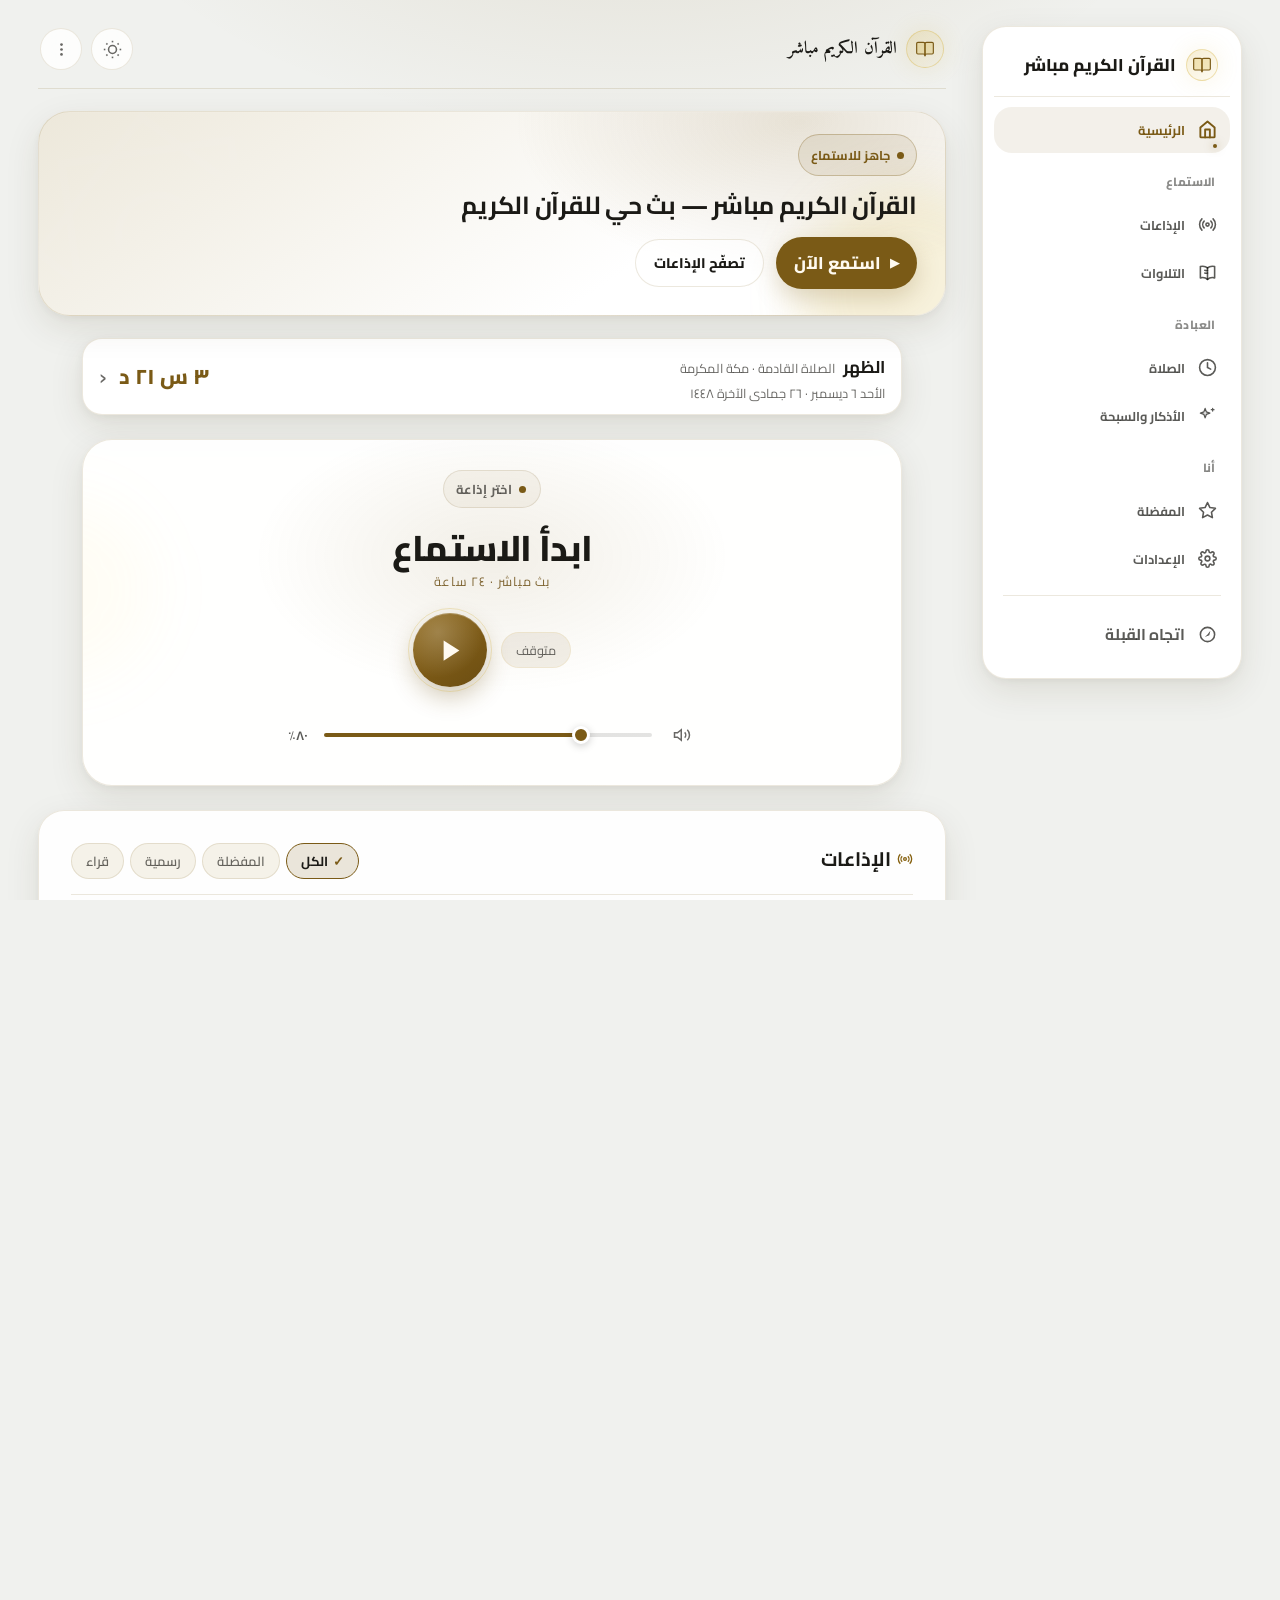
==== commit 34d17714: "Deploy Quran Kareem release 5.7.2" ====
--- a/index.html
+++ b/index.html
@@ -293,7 +293,6 @@
       </a>
       <a class="hero-secondary" href="#stationsCard">تصفّح الإذاعات</a>
     </div>
-    <p class="hero-trust">مجاني · بلا إعلانات · يعمل دون اتصال</p>
     <div class="hero-glow" aria-hidden="true"></div>
   </section>
 
@@ -652,7 +651,7 @@
 
     <div class="stg-group">
       <h3 class="stg-group-title">حول التطبيق</h3>
-      <p class="stg-about">القرآن الكريم مباشر — إذاعات بث مباشر، تلاوات، مواقيت الصلاة، الأذكار والسبحة الرقمية. الإصدار ٥.٧.٠</p>
+      <p class="stg-about">القرآن الكريم مباشر — إذاعات بث مباشر، تلاوات، مواقيت الصلاة، الأذكار والسبحة الرقمية. الإصدار ٥.٧.٢</p>
       <a class="stg-row" href="https://qurankareem.live" target="_blank" rel="noopener noreferrer">
         <span class="stg-row-ic" aria-hidden="true"><svg viewBox="0 0 24 24" fill="none" stroke="currentColor" stroke-width="2" stroke-linecap="round" stroke-linejoin="round"><path d="M18 13v6a2 2 0 0 1-2 2H5a2 2 0 0 1-2-2V8a2 2 0 0 1 2-2h6"/><polyline points="15 3 21 3 21 9"/><line x1="10" y1="14" x2="21" y2="3"/></svg></span>
         <span class="stg-row-txt">qurankareem.live</span>
@@ -668,7 +667,7 @@
       <span class="ftr-dot" aria-hidden="true"></span>
       <span id="ftrMsg">—</span>
     </div>
-    <p>تم التطوير بواسطة <a class="flink" href="https://www.linkedin.com/in/k5aloood" target="_blank" rel="noopener noreferrer" aria-label="خالد سامح على LinkedIn">خالد سامح</a> · <span class="ftr-ver">نسخة ٥.٧.٠</span></p>
+    <p>تم التطوير بواسطة <a class="flink" href="https://www.linkedin.com/in/k5aloood" target="_blank" rel="noopener noreferrer" aria-label="خالد سامح على LinkedIn">خالد سامح</a> · <span class="ftr-ver">نسخة ٥.٧.٢</span></p>
   </footer>
 
 </div>
--- a/css/styles.min.css
+++ b/css/styles.min.css
@@ -193,3 +193,7 @@
 .rc-resume:focus-visible{outline:2px solid var(--gold);outline-offset:2px}
 /* (5) زر تشغيل المشغّل المصغّر: هدف لمس 44px على الأقل */
 .mbtn{min-width:44px;min-height:44px}
+/* v5.7.1 — حُذف سطر «مجاني · بلا إعلانات · يعمل دون اتصال»: الحشوة السفلية تعوّض مكانه كي لا يبقى فراغ ولا تختلّ الهوية */
+.home-hero{padding:16px 18px 20px}
+.hero-actions{margin-bottom:0}
+@media (min-width:768px){.home-hero{padding:22px 28px 26px}}
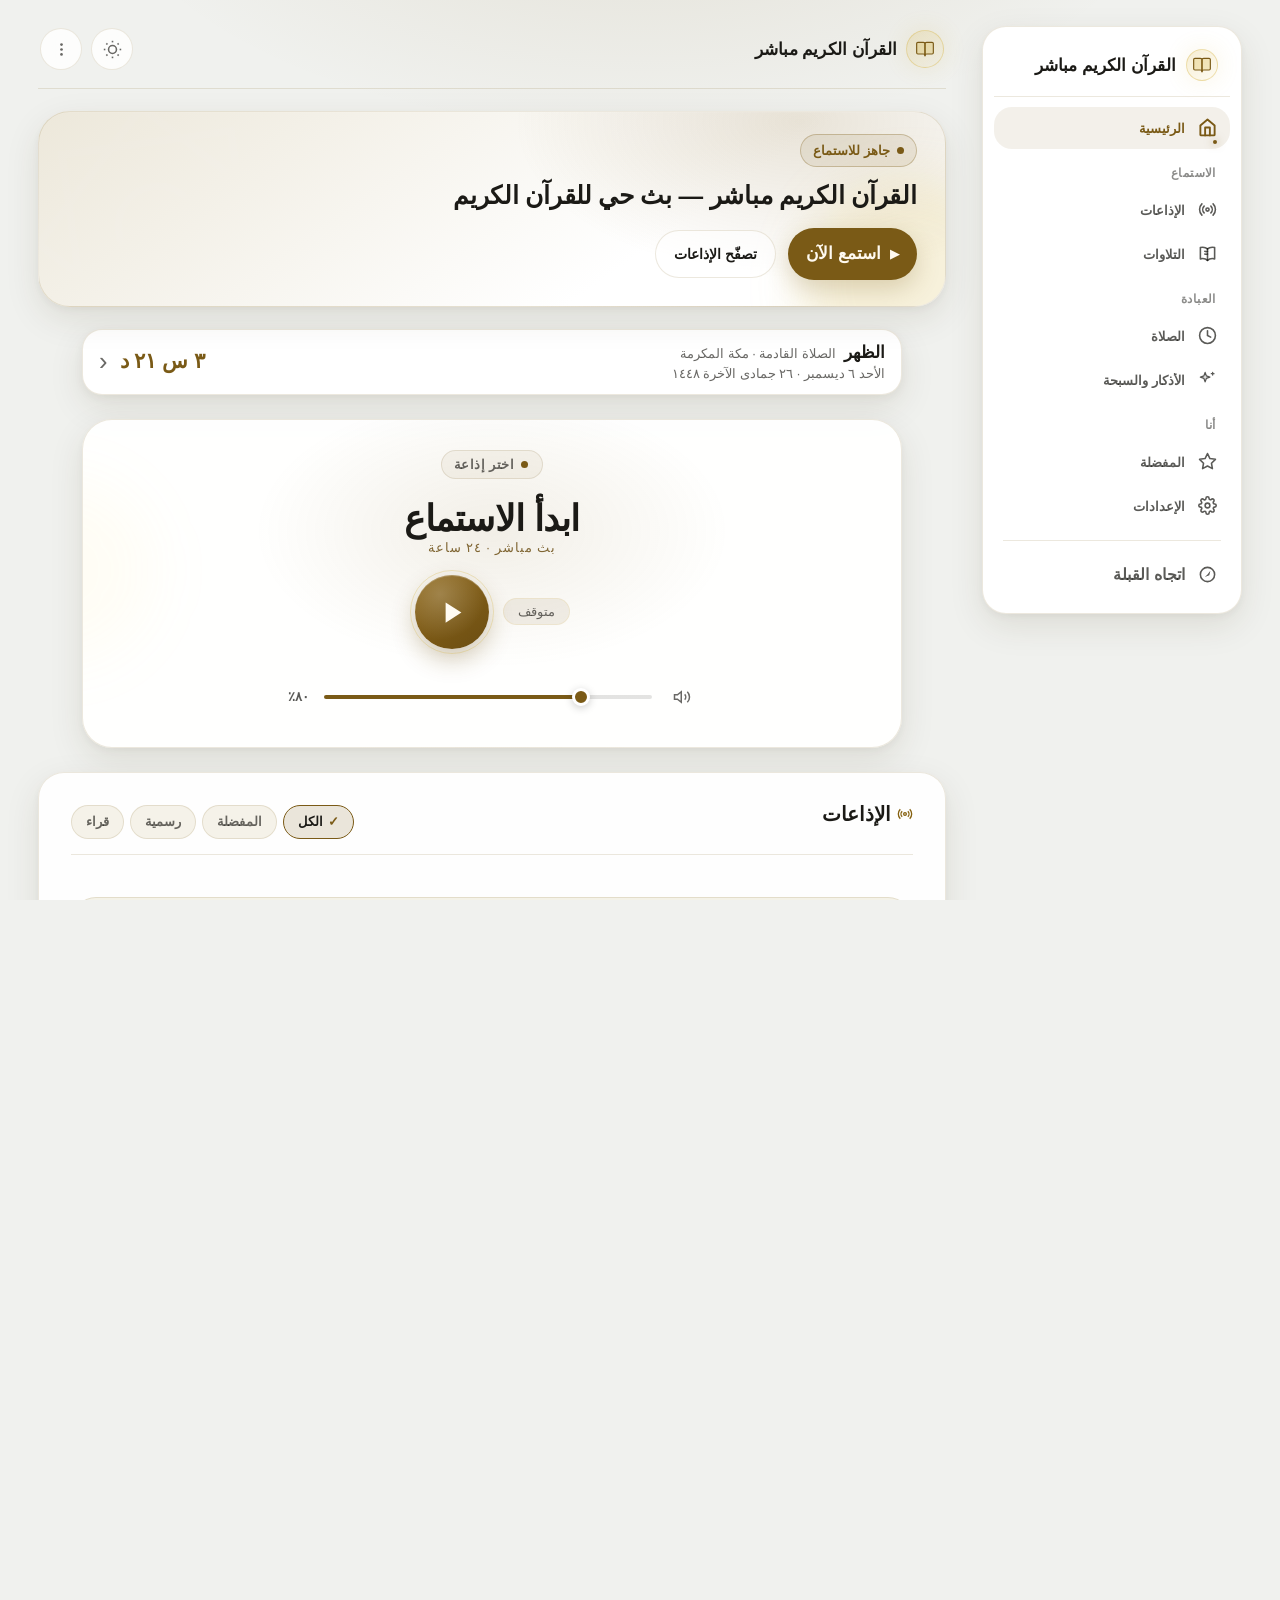
==== commit 5d95b9df: "Deploy Quran Kareem release 5.9.1" ====
--- a/index.html
+++ b/index.html
@@ -5,16 +5,19 @@
 <!-- viewport: maximum-scale=5 للوصول، viewport-fit=cover للشاشات المنحنية -->
 <meta name="viewport" content="width=device-width,initial-scale=1.0,maximum-scale=5.0,viewport-fit=cover"/>
 <meta name="referrer" content="strict-origin-when-cross-origin"/>
-<meta http-equiv="Content-Security-Policy" content="object-src 'none'; base-uri 'self'; form-action 'none'"/>
+<!-- CSP (v5.8): بعد إزالة كل السكربتات المضمّنة وأحداث inline صار script-src 'self' بلا 'unsafe-inline'.
+     style-src يُبقي 'unsafe-inline' لأن الصفحة تستخدم سمات style (تأخير الحركة، مقابض الأحجام) ولا تأثير لها على تنفيذ الشيفرة.
+     connect-src 'self' https: (v5.8.1): كانت قائمة نطاقات محدّدة، لكن مقاطع بث HLS (محطات الحرمين والشارقة) قد تُخدَّم من نطاقات CDN
+     مختلفة عن نطاق ملف الـm3u8 ولا يمكن حصرها سلفًا — وأي نطاق ناقص يعني محطة صامتة. الحماية الفعلية من حقن الشيفرة هي
+     script-src 'self' وغياب innerHTML؛ أما connect-src فيمنع فقط http/ws غير المشفّرة. النطاقات الفعلية للتوثيق: qurango.net وbackup.qurango.net
+     وradiojar.com (بث مباشر) وholol.com وitworkscdn.net (HLS) وmp3quran.net (التلاوات) وaladhan وخدمات الموقع الثلاث وnominatim.
+     worker-src يضم blob: لأن hls.js ينشئ Worker من blob. ملاحظة: frame-ancestors لا يعمل داخل <meta> (يُتجاهل)،
+     ولا يمكن ضبطه على GitHub Pages لغياب ترويسات HTTP؛ حماية التأطير تحتاج Cloudflare أو استضافة تدعم الترويسات. -->
+<meta http-equiv="Content-Security-Policy" content="default-src 'self'; script-src 'self'; style-src 'self' 'unsafe-inline' https://fonts.googleapis.com; font-src 'self' https://fonts.gstatic.com; img-src 'self' data: https:; media-src 'self' https: blob:; connect-src 'self' https:; worker-src 'self' blob:; manifest-src 'self'; object-src 'none'; base-uri 'self'; form-action 'none'"/>
+<meta name="theme-color" content="#0e0d0a" media="(prefers-color-scheme: dark)"/>
+<meta name="theme-color" content="#f0f1ee" media="(prefers-color-scheme: light)"/>
 <meta name="theme-color" content="#0e0d0a" id="themeColorMeta"/>
-<script>
-  (() => {
-    try {
-      const saved = localStorage.getItem('qr_theme');
-      if (saved === 'light' || saved === 'dark') document.documentElement.setAttribute('data-theme', saved);
-    } catch (_) {}
-  })();
-</script>
+<script src="js/boot.js"></script>
 <meta name="apple-mobile-web-app-capable" content="yes"/>
 <meta name="apple-mobile-web-app-status-bar-style" content="black-translucent"/>
 <meta name="mobile-web-app-capable" content="yes"/>
@@ -96,14 +99,14 @@
      يظهر فورًا فـ"لا نص مخفي" إطلاقًا (--fu/--fd فيهم Cairo/Amiri أول تفضيل
      ثم خطوط نظام عربية قياسية) — يتطابق تمامًا مع سلوك font-display:swap. -->
 <link rel="preload" as="style" href="https://fonts.googleapis.com/css2?family=Amiri:wght@400;700&family=Cairo:wght@400;500;600;700&display=swap"/>
-<link rel="stylesheet" href="https://fonts.googleapis.com/css2?family=Amiri:wght@400;700&family=Cairo:wght@400;500;600;700&display=swap" media="print" onload="this.media='all'"/>
+<link rel="stylesheet" href="https://fonts.googleapis.com/css2?family=Amiri:wght@400;700&family=Cairo:wght@400;500;600;700&display=swap" media="print" data-async-font/>
 <noscript><link rel="stylesheet" href="https://fonts.googleapis.com/css2?family=Amiri:wght@400;700&family=Cairo:wght@400;500;600;700&display=swap"/></noscript>
 
 <!-- v27: adhan.js مُستضاف محليًا (بدل CDN) — تحميل أسرع وأوثق (بلا اعتماد على طرف
      ثالث)، مع بقاء defer وبقاء التحقق الدفاعي typeof adhan في الكود كما هو.
      HLS.js يُحمَّل من vendor/ محليًا أيضًا، لكن فقط عند الحاجة الفعلية (انظر
      ensureHlsLib في app.js) لا عند كل زيارة. -->
-<script src="vendor/adhan.umd.min.js" defer onerror="window.__adhanLoadFailed=true"></script>
+<script src="vendor/adhan.umd.min.js" defer></script>
 
 <!-- v25: ملف CSS واحد مدمج بدل 4 ملفات منفصلة (نفس ترتيب الـ cascade الأصلي، بدون أي تغيير بصري) -->
 <link rel="stylesheet" href="css/styles.min.css"/>
@@ -145,7 +148,7 @@
 </div>
 
 <!-- Focus mode -->
-<div id="fdiv" class="fdiv hidden" role="dialog" aria-label="وضع التركيز" aria-modal="true">
+<div id="fdiv" class="fdiv hidden" role="dialog" aria-label="وضع التركيز">
   <div class="fbody">
     <div class="frings" aria-hidden="true">
       <div class="fr fr--1"></div><div class="fr fr--2"></div><div class="fr fr--3"></div>
@@ -167,7 +170,7 @@
 </div>
 
 <!-- Qibla compass -->
-<div id="qiblaScreen" class="qibla-screen hidden" role="dialog" aria-modal="true" aria-hidden="true" aria-label="اتجاه القبلة">
+<div id="qiblaScreen" class="qibla-screen hidden" role="dialog" aria-hidden="true" aria-label="اتجاه القبلة">
   <div class="qibla-topbar">
     <span class="qibla-topbar-title">اتجاه القبلة</span>
     <button class="qibla-close" id="qiblaClose" aria-label="إغلاق">
@@ -401,7 +404,7 @@
         <svg viewBox="0 0 24 24" fill="none" stroke="currentColor" stroke-width="2" aria-hidden="true"><path d="M16.247 7.761a6 6 0 0 1 0 8.478m2.828-11.306a10 10 0 0 1 0 14.134m-14.15 0a10 10 0 0 1 0-14.134m2.828 11.306a6 6 0 0 1 0-8.478"/><circle cx="12" cy="12" r="2"/></svg>
         الإذاعات
       </h2>
-      <div class="cat-pills" id="catPills" role="tablist" aria-label="تصفية الإذاعات"></div>
+      <div class="cat-pills" id="catPills" role="group" aria-label="تصفية الإذاعات"></div>
     </div>
     <div class="st-search">
       <svg viewBox="0 0 24 24" fill="none" stroke="currentColor" stroke-width="2" stroke-linecap="round" aria-hidden="true"><circle cx="11" cy="11" r="7"/><line x1="21" y1="21" x2="16.65" y2="16.65"/></svg>
@@ -477,7 +480,7 @@
     </div>
 
     <!-- الروايات -->
-    <div class="cat-pills" id="rcRiwayatPills" role="tablist" aria-label="اختيار الرواية"></div>
+    <div class="cat-pills" id="rcRiwayatPills" role="group" aria-label="اختيار الرواية"></div>
 
     <!-- تصفح القرّاء -->
     <div id="rcBrowseView">
@@ -651,7 +654,7 @@
 
     <div class="stg-group">
       <h3 class="stg-group-title">حول التطبيق</h3>
-      <p class="stg-about">القرآن الكريم مباشر — إذاعات بث مباشر، تلاوات، مواقيت الصلاة، الأذكار والسبحة الرقمية. الإصدار ٥.٧.٢</p>
+      <p class="stg-about">القرآن الكريم مباشر — إذاعات بث مباشر، تلاوات، مواقيت الصلاة، الأذكار والسبحة الرقمية. الإصدار ٥.٩.١</p>
       <a class="stg-row" href="https://qurankareem.live" target="_blank" rel="noopener noreferrer">
         <span class="stg-row-ic" aria-hidden="true"><svg viewBox="0 0 24 24" fill="none" stroke="currentColor" stroke-width="2" stroke-linecap="round" stroke-linejoin="round"><path d="M18 13v6a2 2 0 0 1-2 2H5a2 2 0 0 1-2-2V8a2 2 0 0 1 2-2h6"/><polyline points="15 3 21 3 21 9"/><line x1="10" y1="14" x2="21" y2="3"/></svg></span>
         <span class="stg-row-txt">qurankareem.live</span>
@@ -667,7 +670,7 @@
       <span class="ftr-dot" aria-hidden="true"></span>
       <span id="ftrMsg">—</span>
     </div>
-    <p>تم التطوير بواسطة <a class="flink" href="https://www.linkedin.com/in/k5aloood" target="_blank" rel="noopener noreferrer" aria-label="خالد سامح على LinkedIn">خالد سامح</a> · <span class="ftr-ver">نسخة ٥.٧.٢</span></p>
+    <p>تم التطوير بواسطة <a class="flink" href="https://www.linkedin.com/in/k5aloood" target="_blank" rel="noopener noreferrer" aria-label="خالد سامح على LinkedIn">خالد سامح</a> · <span class="ftr-ver">نسخة ٥.٩.١</span></p>
   </footer>
 
 </div>
@@ -727,61 +730,11 @@
 <audio id="reciteAudio" preload="none" playsinline webkit-playsinline aria-hidden="true"></audio>
 
 <!-- Service Worker -->
-<script>
-if('serviceWorker' in navigator){
-  /* v5.6 (PageSpeed review #3 — deep root cause):
-     التقارير كانت بتفشل بشكل متقطّع في قياس LCP/TBT (Error! NO_LCP) — مش بسبب حاجة
-     في التلاوات ولا الموقع، لكن بسبب سباق زمني في هذا الكود نفسه: self.clients.claim()
-     في activate بتاع الـService Worker (سطر مقصود ومطلوب لباقي السيناريوهات) بيُطلق
-     حدث controllerchange حتى في *أول تفعيل على الإطلاق* — يعني أول زيارة للمستخدم،
-     لمّا navigator.serviceWorker.controller كان null قبلها بلحظات وبقى Worker جديد
-     فجأة. الكود القديم كان بيعتبر أي controllerchange = "تحديث حقيقي، أعِد التحميل"،
-     فكان بيعمل reload() غير ضروري لكل زائر جديد تمامًا وسط تحميل الصفحة الأولى —
-     وهو بالظبط اللي كان بيقطع قياس Lighthouse أحيانًا (حسب توقيت السباق بين تفعيل
-     الـSW واكتمال قياس LCP)، وكان بيسبب نفس التجربة المزعجة لزائر حقيقي بيشوف
-     صفحته بتعيد التحميل من غير أي سبب. الإصلاح المعياري (موصى به من web.dev/
-     Workbox لنفس المشكلة تحديدًا): تسجيل هل كان فيه Controller *قبل* التسجيل أصلًا؛
-     لو لأ (يعني ده أول تفعيل)، نتجاهل أول controllerchange ونعتبره خط الأساس بدل
-     إعادة تحميل، وأي controllerchange بعد كده فعلاً تحديث حقيقي فيستأهل reload(). */
-  var hadController = !!navigator.serviceWorker.controller;
-  window.addEventListener('load',function(){
-    navigator.serviceWorker.register('./sw.js',{updateViaCache:'none'}).then(function(reg){
-      /* v5.4 PageSpeed review: reg.update() بيرجّع Promise منفصل عن سلسلة register()
-         نفسها — لو فشل فحص التحديث (شبكة بطيئة، Throttling، إلخ) كان بيطلع كخطأ غير
-         مُعالَج في الـconsole مباشرة (unhandled rejection)، وده بالظبط اللي رصدته
-         PageSpeed Insights: "Failed to update a ServiceWorker... unknown error".
-         الإصلاح: .catch() صامت هنا فقط — فشل فحص تحديث خلفي عابر مش خطأ حقيقي يستحق
-         تسجيله، وأصلاً reg.update() نفسها استدعاء fire-and-forget من الأساس. */
-      reg.update().catch(function(){});
-      reg.addEventListener('updatefound',function(){
-        var w=reg.installing;
-        w.addEventListener('statechange',function(){
-          if(w.state==='installed'&&navigator.serviceWorker.controller)showPWAUpdateToast(w);
-        });
-      });
-    }).catch(function(){});
-  });
-  var refreshing=false;
-  navigator.serviceWorker.addEventListener('controllerchange',function(){
-    if(refreshing) return;
-    if(!hadController){ hadController=true; return; } // أول تفعيل على الإطلاق — ليس تحديثًا
-    refreshing=true;
-    window.location.reload();
-  });
-}
-function showPWAUpdateToast(worker){
-  var old=document.getElementById('pwaUpdateToast');if(old)old.remove();
-  var t=document.createElement('div');t.id='pwaUpdateToast';t.className='pwa-update-toast';
-  t.innerHTML='<div class="pwa-update-inner"><span class="pwa-update-txt">🆕 يتوفر إصدار جديد</span><button class="pwa-update-btn" id="pwaUpdateBtn">تحديث الآن</button><button class="pwa-update-close" id="pwaUpdateClose" aria-label="إغلاق">✕</button></div>';
-  document.body.appendChild(t);
-  requestAnimationFrame(function(){requestAnimationFrame(function(){t.classList.add('show');});});
-  document.getElementById('pwaUpdateBtn').addEventListener('click',function(){worker.postMessage({type:'SKIP_WAITING'});t.classList.remove('show');});
-  document.getElementById('pwaUpdateClose').addEventListener('click',function(){t.classList.remove('show');setTimeout(function(){t.remove();},400);});
-}
-</script>
+<script src="js/sw-register.js" defer></script>
 
 <!-- App JS: بدون defer — مثل v6 تماماً -->
 <script src="js/dialog-a11y.js" defer></script>
+<script src="js/safe-dom.js" defer></script>
 <script src="js/app.js" defer></script>
 
 <!-- Prayer scripts: بعد app.js -->
--- a/css/styles.min.css
+++ b/css/styles.min.css
@@ -1,4 +1,4 @@
-:root{--z-bg-deep:-2;--z-bg:-1;--z-base:0;--z-raised:1;--z-content:2;--z-pointer:3;--z-header:100;--z-menu:120;--z-player:200;--z-nav:210;--z-flash:999;--z-toast-temp:8999;--z-toast-update:9500;--z-top:9999;--z-install:10050;--z-modal:10200}*,*::before,*::after{box-sizing:border-box;margin:0;padding:0}html{font-size:16px;-webkit-text-size-adjust:100%;scroll-behavior:smooth;overflow-x:hidden;width:100%}@media (prefers-reduced-motion:reduce){html{scroll-behavior:auto}}body::before{content:'';position:fixed;inset:0;z-index:var(--z-bg-deep);background:radial-gradient(ellipse 70% 55% at 10% 10%,rgba(212,175,55,.108) 0%,transparent 65%),radial-gradient(ellipse 60% 50% at 90% 90%,rgba(212,175,55,.144) 0%,transparent 65%),var(--bg);transition:background var(--ts) var(--ease)}button{font-family:var(--fu);cursor:pointer;border:none;background:none;color:inherit;-webkit-tap-highlight-color:transparent;user-select:none}button:focus-visible{outline:2px solid var(--gold);outline-offset:3px}.skip-link{position:absolute;top:-100px;right:16px;z-index:var(--z-top);background:var(--gold);color:#0a1206;font-family:var(--fu);font-weight:700;font-size:14px;padding:10px 20px;border-radius:var(--r-sm,8px);text-decoration:none;transition:top .2s ease}.skip-link:focus{top:12px}svg{display:block;pointer-events:none}select{-webkit-appearance:none;appearance:none;background:transparent;cursor:pointer;color:var(--txt)}::-webkit-scrollbar{width:4px}::-webkit-scrollbar-track{background:transparent}::-webkit-scrollbar-thumb{background:var(--gdim);border-radius:4px}.geo svg{width:100%;height:100%}.logo-ic svg{width:20px;height:20px}.ibtn{width:40px;height:40px;min-width:40px;border-radius:50%;display:flex;align-items:center;justify-content:center;color:var(--txt2);border:1px solid transparent;flex-shrink:0;transition:color var(--t) var(--ease),background var(--t) var(--ease),border-color var(--t) var(--ease),transform var(--tf) var(--ease)}.ibtn svg{width:17px;height:17px}.ibtn:hover{color:var(--gold);background:var(--gdim);border-color:var(--cb);transform:scale(1.08)}.ibtn:active{transform:scale(.88)}.menu-wrap{position:relative}.app-menu{position:absolute;top:calc(100% + 10px);left:0;min-width:210px;z-index:var(--z-menu);background:var(--card);backdrop-filter:blur(22px) saturate(160%);-webkit-backdrop-filter:blur(22px) saturate(160%);border:1px solid var(--cb);border-radius:var(--r-lg);box-shadow:var(--sh);padding:6px;display:flex;flex-direction:column;gap:1px;opacity:0;transform:translateY(-6px) scale(.96);pointer-events:none;transform-origin:top left;transition:opacity .16s var(--ease),transform .16s var(--ease)}.app-menu.open{opacity:1;transform:translateY(0) scale(1);pointer-events:auto}.app-menu-item{display:flex;align-items:center;gap:10px;width:100%;padding:9px 10px;border-radius:calc(var(--r-lg) - 6px);color:var(--txt2);font-family:var(--fu);font-size:.82rem;font-weight:600;text-align:right;background:transparent;transition:background var(--t) var(--ease),color var(--t) var(--ease)}.app-menu-item:hover,.app-menu-item:focus-visible{background:var(--gdim);color:var(--gold)}.app-menu-item:active{transform:scale(.98)}.ami-ic{width:30px;height:30px;min-width:30px;border-radius:50%;display:flex;align-items:center;justify-content:center;background:var(--gdim);color:var(--gold);flex-shrink:0}.ami-ic svg{width:15px;height:15px}.app-menu-sep{height:1px;background:var(--sep);margin:5px 8px}[data-theme="dark"] .i-sun{display:none}[data-theme="dark"] .i-moon{display:block}[data-theme="light"] .i-sun{display:block}[data-theme="light"] .i-moon{display:none}.card{background:var(--card-solid,var(--card));border:1px solid var(--cb);border-radius:var(--r-xl);box-shadow:var(--sh),inset 0 0 0 1px rgba(212,175,55,.045),inset 0 1px 0 rgba(255,255,255,.03);transition:background var(--t) var(--ease),border-color var(--t) var(--ease);transform:translateZ(0)}.section-arrive{animation:sectionArrive .75s var(--ease)}@keyframes sectionArrive{0%{box-shadow:var(--sh),0 0 0 0 rgba(212,175,55,0),inset 0 0 0 1px rgba(212,175,55,.045)}22%{box-shadow:var(--sh),0 0 0 3px var(--gdim),inset 0 0 0 1px rgba(212,175,55,.18)}100%{box-shadow:var(--sh),0 0 0 0 rgba(212,175,55,0),inset 0 0 0 1px rgba(212,175,55,.045)}}@media (prefers-reduced-motion:reduce){.section-arrive{animation:none}}.card:hover{background:var(--ch)}.cal-block--center{text-align:center}.cal-hijri{font-family:var(--fd);font-size:clamp(.95rem,3vw,1.1rem);color:var(--gold);font-weight:700;line-height:1.3}.cal-day{font-size:.82rem;color:var(--gold);font-weight:700}.ldot{width:7px;height:7px;border-radius:50%;background:var(--txt3);flex-shrink:0;transition:background var(--t),box-shadow var(--t)}@keyframes bufPulse{0%,100%{opacity:1}50%{opacity:.28}}.viz.on{opacity:1}.spwrap,.ewrap{position:absolute;inset:0;display:flex;align-items:center;justify-content:center;flex-direction:column;gap:6px}.sptxt,.emsg{font-size:.74rem;color:var(--txt2)}.eic{font-size:1.25rem}.rbtn{display:flex;align-items:center;gap:5px;padding:5px 14px;border-radius:999px;background:var(--gdim);border:1px solid var(--cb);color:var(--gold);font-size:.74rem;font-weight:600;transition:background var(--t),transform var(--tf);min-height:44px}.rbtn:hover{background:rgba(212,175,55,.22);transform:translateY(-1px)}.rbtn:active{transform:scale(.94)}.rbtn svg{width:12px;height:12px}.strow{display:flex;align-items:center;gap:6px;padding:5px 14px;border-radius:999px;background:var(--gdim);border:1px solid rgba(212,175,55,.12);font-size:.74rem;color:var(--txt2);white-space:nowrap}.strow.live{color:var(--green)}.strow.loading{color:var(--gold)}.strow.error{color:var(--red)}.pbtn::before{content:'';position:absolute;inset:-5px;border-radius:50%;border:1px solid rgba(212,175,55,.28)}.pbtn.playing::before{animation:ripplePulse 2.8s ease-out infinite}@keyframes ripplePulse{0%{inset:-5px;opacity:.52}100%{inset:-22px;opacity:0}}.pbtn .i-play{margin-right:-3px}.pbtn:active{transform:scale(.92)}.bsh{position:absolute;inset:0;border-radius:50%;background:radial-gradient(circle at 34% 26%,rgba(255,255,255,.22) 0%,transparent 62%);pointer-events:none}.vic svg{width:18px;height:18px;color:var(--txt2);transition:color var(--t)}.vic:hover svg{color:var(--gold)}.vslider::-webkit-slider-thumb:active{cursor:grabbing;transform:scale(1.35)}.divider{width:100%;height:1px;background:var(--sep);margin:2px 0}.sec-card{padding:clamp(16px,3vw,22px) clamp(14px,3vw,20px);display:flex;flex-direction:column;gap:12px}.sec-title{font-family:var(--fd);font-size:1.05rem;color:var(--gold);display:flex;align-items:center;gap:6px;font-weight:700}.sec-title svg{width:16px;height:16px}@keyframes fadeUp{from{opacity:0;transform:translateY(6px)}to{opacity:1;transform:translateY(0)}}.st-icon{width:40px;height:40px;min-width:40px;border-radius:50%;background:rgba(212,175,55,.09);border:1px solid var(--sep);display:flex;align-items:center;justify-content:center;font-size:1.3rem;flex-shrink:0;overflow:hidden;transition:background var(--t),border-color var(--t),box-shadow var(--t)}.st-icon--avatar{background:linear-gradient(145deg,var(--gdim),color-mix(in srgb,var(--gold) 22%,transparent))!important;border-color:color-mix(in srgb,var(--gold) 35%,var(--cb))!important}.rc-initial{font-family:var(--fd);font-weight:700;font-size:1.05rem;color:var(--gold);line-height:1}.st-item.active .st-icon{background:rgba(212,175,55,.18);border-color:var(--gold);box-shadow:0 0 10px var(--gglow)}.st-item.playing .st-icon{background:rgba(212,175,55,.12);border-color:rgba(212,175,55,.38);animation:iconPulse 2s ease-in-out infinite}@keyframes iconPulse{0%,100%{box-shadow:0 0 0 0 rgba(212,175,55,.28)}50%{box-shadow:0 0 0 6px rgba(212,175,55,0)}}.st-info{display:flex;flex-direction:column;gap:3px;flex:1;min-width:0}.st-item[data-cat="قراء"].st-badge{background:rgba(212,175,55,.14);color:var(--blue);border:1px solid rgba(212,175,55,.28)}.st-eq{display:none;align-items:flex-end;gap:2px;height:16px;flex-shrink:0}.st-item.playing .st-eq{display:flex}.st-eq span{width:3px;border-radius:2px;background:var(--green);animation:eqBar .8s ease-in-out infinite}.st-eq span:nth-child(1){height:5px;animation-delay:0s}.st-eq span:nth-child(2){height:10px;animation-delay:.15s}.st-eq span:nth-child(3){height:7px;animation-delay:.3s}@keyframes eqBar{0%,100%{transform:scaleY(.32)}50%{transform:scaleY(1)}}.st-fav:hover{opacity:1;background:var(--gdim);border-color:var(--sep);transform:scale(1.1)}.st-fav.saved svg{fill:var(--gold)}.st-fav svg{width:15px;height:15px;transition:fill var(--t)}.no-results{text-align:center;color:var(--txt3);font-size:.86rem;padding:24px 0}.tb-card::before{content:'';position:absolute;inset:0;pointer-events:none;z-index:var(--z-base);background:radial-gradient(ellipse 68% 52% at 50% 0%,rgba(212,175,55,.06) 0%,transparent 68%);border-radius:inherit}.tb-card>*{position:relative;z-index:var(--z-raised)}.tb-title{font-family:var(--fd);font-size:1.05rem;color:var(--gold);display:flex;align-items:center;gap:6px;font-weight:700}.tb-title svg{width:16px;height:16px}.tb-svg{width:100%;height:100%;transform:rotate(-90deg)}.tb-center{position:absolute;inset:0;display:flex;flex-direction:column;align-items:center;justify-content:center;gap:2px;pointer-events:none}.tb-num.bump{animation:bumpSoft .36s cubic-bezier(.34,1.56,.64,1)}@keyframes bumpSoft{0%{transform:scale(1)}30%{transform:scale(1.06)}65%{transform:scale(1.02)}100%{transform:scale(1)}}.tb-mile{font-size:.66rem;color:var(--gold);opacity:0;transform:translateY(4px);transition:opacity .38s ease,transform .38s cubic-bezier(.34,1.56,.64,1);min-height:1em;font-weight:700;letter-spacing:.04em}.tb-mile.show{opacity:1;transform:translateY(0)}.tb-tap{position:absolute;bottom:-10px;left:50%;transform:translateX(-50%);width:clamp(54px,13vw,66px);height:clamp(54px,13vw,66px);border-radius:50%;background:linear-gradient(145deg,var(--gl) 0%,var(--gold) 45%,var(--gd) 100%);color:#0a1206;display:flex;align-items:center;justify-content:center;box-shadow:0 6px 20px rgba(212,175,55,.48),0 2px 7px rgba(0,0,0,.32),inset 0 1px 0 rgba(255,255,255,.32),inset 0 -1px 0 rgba(0,0,0,.14);transition:transform .2s cubic-bezier(.25,.46,.45,.94),box-shadow .2s;touch-action:manipulation;user-select:none;-webkit-tap-highlight-color:transparent}.tb-tap::before{content:'';position:absolute;inset:0;border-radius:50%;background:radial-gradient(circle at 36% 28%,rgba(255,255,255,.30) 0%,transparent 62%)}.tb-tap:hover{box-shadow:0 10px 34px rgba(212,175,55,.65),0 3px 9px rgba(0,0,0,.28),inset 0 1px 0 rgba(255,255,255,.32);transform:translateX(-50%) scale(1.07) translateY(-1px)}.tb-tap:active{box-shadow:0 3px 10px rgba(212,175,55,.38),0 1px 4px rgba(0,0,0,.28),inset 0 1px 0 rgba(255,255,255,.18);transform:translateX(-50%) scale(.94)}.tb-tap svg{width:20px;height:20px;position:relative;z-index:var(--z-raised)}.tb-rst:hover{background:rgba(212,175,55,.20);transform:translateY(-1px)}.tb-rst:active{transform:scale(.93)}.tb-rst svg{width:11px;height:11px}.tb-flash{position:fixed;top:50%;left:50%;transform:translate(-50%,-50%) scale(.82) translateY(8px);z-index:var(--z-flash);pointer-events:none;opacity:0;transition:opacity .26s var(--ease),transform .3s var(--spring)}.tb-flash.show{opacity:1;transform:translate(-50%,-50%) scale(1) translateY(0)}.tb-flash-msg{background:rgba(14,13,10,.9);backdrop-filter:blur(22px);-webkit-backdrop-filter:blur(22px);border:1px solid rgba(212,175,55,.38);color:var(--gold);font-family:var(--fd);font-size:1rem;padding:14px 26px;border-radius:var(--r-lg);text-align:center;white-space:pre-line;box-shadow:0 8px 36px rgba(0,0,0,.52),0 0 0 1px rgba(212,175,55,.09),inset 0 1px 0 rgba(212,175,55,.14)}.azcard{padding:clamp(16px,3vw,22px) clamp(14px,3vw,20px);display:flex;flex-direction:column;gap:0}.az-title{font-family:var(--fd);font-size:1.05rem;color:var(--gold);display:flex;align-items:center;gap:6px;margin-bottom:10px;font-weight:700}.az-title svg{width:16px;height:16px}.azcard details:last-of-type{border-bottom:none}.azcard summary:hover{color:var(--gold)}.sum-arrow{margin-right:auto;transition:transform var(--t);font-size:.68rem;color:var(--txt3)}.zi{background:rgba(0,0,0,.14);border:1px solid var(--sep);border-radius:var(--r);padding:12px 13px;display:flex;flex-direction:column;gap:5px;animation:fadeUp .22s ease both}.zi-text{font-family:var(--fd);font-size:.98rem;color:var(--txt);line-height:1.85;text-align:right}.zi-trans{font-size:.74rem;color:var(--txt2);line-height:1.6}.zi-footer{display:flex;align-items:center;justify-content:space-between;gap:7px;flex-wrap:wrap}.zi-badge{display:inline-flex;align-items:center;gap:4px;padding:2px 9px;background:var(--cb);border-radius:var(--r-xl);font-size:.66rem;font-weight:700;color:var(--gold)}.zi-counter{display:flex;align-items:center;gap:7px}.zi-val{font-size:.73rem;font-weight:700;color:var(--gold);min-width:36px;text-align:center}.zi-btn{padding:6px 12px;border-radius:var(--r-xl);background:linear-gradient(135deg,var(--gold),var(--gl));color:#0a1206;font-size:.76rem;font-weight:700;box-shadow:0 2px 7px var(--gglow);transition:transform var(--tf),box-shadow var(--t);min-height:36px}.zi-btn:hover{transform:scale(1.04);box-shadow:0 4px 13px var(--gglow)}.zi-btn:active{transform:scale(.94)}.zi-btn:disabled{opacity:.44;cursor:default;transform:none}.zi.done{opacity:.5}.zi.done .zi-text{text-decoration:line-through;text-decoration-color:var(--gold);text-decoration-thickness:1px}.flink{color:var(--gold);opacity:.72;transition:opacity var(--t);text-decoration:none}.flink:hover{opacity:1;text-decoration:underline}.ftr-ver{color:var(--txt3);font-size:.78em}.ftr-status{display:none;align-items:center;justify-content:center;gap:5px;margin-bottom:6px;font-size:.71rem;color:var(--txt3);padding:5px 10px;border-radius:var(--r-xl);background:rgba(0,0,0,.16);border:1px solid var(--sep);animation:fadeUp .28s ease}.ftr-status.show{display:flex}.ftr-status.err{color:var(--red);border-color:rgba(248,113,113,.18);background:rgba(248,113,113,.05)}.ftr-status.warn{color:var(--gold);border-color:var(--cb);background:var(--gdim)}.ftr-status.ok{color:var(--green);border-color:rgba(212,175,55,.18);background:rgba(212,175,55,.05)}.ftr-dot{width:5px;height:5px;border-radius:50%;flex-shrink:0}.ftr-status.err .ftr-dot{background:var(--red)}.ftr-status.warn .ftr-dot{background:var(--gold);animation:bufPulse .9s ease-in-out infinite}.ftr-status.ok .ftr-dot{background:var(--green)}.mini.visible{transform:translateY(0);opacity:1}.bnav-item:active{transform:scale(.92)}.bnav-item:focus-visible{outline:2px solid var(--gold);outline-offset:-2px;border-radius:var(--r-sm)}.minfo{display:flex;align-items:center;gap:10px;flex:1;min-width:0;overflow:hidden}.mic svg{width:22px;height:22px}.mtxt{display:flex;flex-direction:column;min-width:0}.mbtn:hover{box-shadow:var(--sbh);transform:scale(1.07)}.mbtn:active{transform:scale(.9)}.mbtn svg{width:18px;height:18px}.fdiv.hidden{display:none}.fbody{display:flex;flex-direction:column;align-items:center;gap:16px}.frings{position:relative;width:180px;height:180px;display:flex;align-items:center;justify-content:center}.fr{position:absolute;border-radius:50%;border:1px solid var(--cb);animation:frSpin var(--dur) linear infinite}.fr--1{inset:0;--dur:12s}.fr--2{inset:18px;--dur:18s;animation-direction:reverse}.fr--3{inset:36px;--dur:24s}@keyframes frSpin{to{transform:rotate(360deg)}}.frc{position:absolute;inset:0;display:flex;align-items:center;justify-content:center}.bism{font-family:var(--fd);font-size:1rem;color:var(--gold);text-align:center;line-height:1.65;filter:drop-shadow(0 0 8px var(--gglow))}.ftit{font-family:var(--fd);font-size:1.2rem;color:var(--txt);text-align:center}.fst{font-size:.8rem;color:var(--txt2);text-align:center}.fexit{position:absolute;top:clamp(14px,4vw,22px);left:clamp(14px,4vw,22px);width:44px;height:44px;border-radius:50%;background:var(--card);border:1px solid var(--cb);color:var(--txt2);display:flex;align-items:center;justify-content:center;transition:color var(--t),border-color var(--t)}.fexit:hover{color:var(--gold);border-color:var(--gold)}.fexit svg{width:17px;height:17px}.pt-qibla-btn{width:30px;height:30px;min-width:30px;border-radius:50%;display:flex;align-items:center;justify-content:center;background:var(--gdim);color:var(--gold);border:1px solid var(--cb);cursor:pointer;transition:color var(--t) var(--ease),background var(--t) var(--ease),border-color var(--t) var(--ease),transform var(--tf) var(--ease)}.pt-qibla-btn:hover,.pt-qibla-btn:active{color:#0a1206;background:linear-gradient(135deg,var(--gold),var(--gl));border-color:transparent;transform:scale(1.08)}.pt-qibla-btn:active{transform:scale(.92)}.pt-qibla-btn svg{width:17px;height:17px}.qibla-screen{position:fixed;inset:0;z-index:var(--z-modal);background:var(--bg);display:flex;flex-direction:column;overflow:hidden}.qibla-topbar{display:flex;align-items:center;justify-content:space-between;padding:calc(env(safe-area-inset-top,0px) + 14px) 18px 12px;border-bottom:1px solid var(--sep);flex-shrink:0}.qibla-topbar-title{font-family:var(--fu);font-weight:800;font-size:1.02rem;color:var(--txt)}.qibla-close{width:36px;height:36px;border-radius:50%;background:var(--card);border:1px solid var(--cb);color:var(--txt2);display:flex;align-items:center;justify-content:center;transition:color var(--t) var(--ease),border-color var(--t) var(--ease)}.qibla-close:hover{color:var(--gold);border-color:var(--gold)}.qibla-close svg{width:16px;height:16px}.qibla-body{flex:1;overflow-y:auto;padding:22px 18px calc(env(safe-area-inset-bottom,0px) + 28px);display:flex;flex-direction:column;align-items:center}.qibla-center-msg{display:flex;flex-direction:column;align-items:center;gap:14px;text-align:center;color:var(--txt2);max-width:320px;margin:auto;padding:30px 10px}.qibla-center-msg svg{color:var(--gold)}.qibla-center-msg--warn svg{color:var(--amber)}.qibla-center-msg p{font-size:.9rem;line-height:1.7;font-weight:600}.qibla-spinner{width:38px;height:38px;border-radius:50%;border:3px solid var(--cb);border-top-color:var(--gold);animation:qibla-spin 0.85s linear infinite}@keyframes qibla-spin{to{transform:rotate(360deg)}}.qibla-primary-btn{padding:11px 30px;border-radius:14px;background:linear-gradient(135deg,var(--gl),var(--gd));color:#1b1608;font-family:var(--fu);font-weight:800;font-size:.88rem;border:none;box-shadow:0 10px 26px var(--gglow);cursor:pointer;transition:transform .18s var(--ease)}.qibla-primary-btn:active{transform:scale(.96)}.qibla-static-result{display:flex;flex-direction:column;align-items:center;gap:4px;padding:22px 26px;border-radius:var(--r-xl);background:var(--card);border:1px solid var(--cb);margin-top:4px}.qibla-static-deg{font-family:var(--fd);font-size:2.4rem;font-weight:700;color:var(--gold)}.qibla-static-dir{font-size:.86rem;font-weight:700;color:var(--txt2)}.qibla-static-dist{font-size:.76rem;color:var(--txt3);margin-top:4px}.qibla-compass-wrap{display:flex;flex-direction:column;align-items:center;gap:16px;width:100%;max-width:340px}.qibla-top-readout{display:flex;flex-direction:column;align-items:center;gap:2px}.qtr-label{font-family:var(--fd);font-size:.92rem;font-weight:700;color:var(--txt3);display:flex;align-items:center;justify-content:center;gap:8px;letter-spacing:.02em}.qtr-label::before,.qtr-label::after{content:"";width:14px;height:1px;background:linear-gradient(90deg,transparent,var(--gold));opacity:.5}.qtr-label::after{transform:scaleX(-1)}.qtr-val{font-family:var(--fd);font-size:1.9rem;font-weight:700;color:var(--gold);line-height:1.15}.qibla-dial-housing{position:relative;width:min(78vw,300px);height:min(78vw,300px);flex-shrink:0}.qibla-pointer-fixed{position:absolute;top:-2px;left:50%;transform:translateX(-50%);width:0;height:0;border-left:8px solid transparent;border-right:8px solid transparent;border-top:14px solid var(--gold);z-index:var(--z-pointer);filter:drop-shadow(0 2px 6px var(--gglow))}.qibla-dial{width:100%;height:100%;display:block;overflow:visible}.qd-bezel{fill:var(--card);stroke:var(--cb);stroke-width:1.5}.qd-tick{stroke:var(--txt3);stroke-width:1.4}.qd-tick--major{stroke:var(--gold);stroke-width:2.2}.qd-cardinal{font-family:var(--fu);font-size:15px;font-weight:800;fill:var(--txt2)}.qd-qibla-arrow{transition:filter .25s var(--ease)}.qd-arrow-shape{fill:var(--gold)}.qd-kaaba-dot{fill:var(--bg2);stroke:var(--gold);stroke-width:2}.qd-qibla-arrow--aligned .qd-arrow-shape{fill:var(--green)}.qd-qibla-arrow--aligned .qd-kaaba-dot{stroke:var(--green)}.qd-qibla-arrow--aligned{filter:drop-shadow(0 0 8px var(--green))}.qd-hub{fill:var(--gold)}.qibla-status{padding:10px 20px;border-radius:999px;background:var(--gdim);border:1px solid var(--cb);color:var(--gold);font-weight:700;font-size:.86rem;text-align:center;transition:background var(--t) var(--ease),color var(--t) var(--ease),border-color var(--t) var(--ease);max-width:280px}.qibla-calib-hint{font-size:.74rem;line-height:1.6;color:var(--txt3);text-align:center;max-width:280px;padding:8px 14px;border-radius:12px;background:var(--ch)}.qibla-meta-row{display:flex;width:100%;gap:8px}.qibla-meta-item{flex:1;display:flex;flex-direction:column;align-items:center;gap:3px;padding:10px 6px;border-radius:14px;background:var(--card);border:1px solid var(--cb)}.qm-label{font-size:.62rem;font-weight:700;color:var(--txt3)}.qm-val{font-size:.86rem;font-weight:800;color:var(--txt)}.qibla-fallback-note{font-size:.76rem;line-height:1.6;color:var(--amber);text-align:center;padding:10px 14px;border-radius:12px;background:color-mix(in srgb,var(--amber) 10%,transparent);border:1px solid color-mix(in srgb,var(--amber) 25%,transparent)}.qibla-disclaimer{font-size:.68rem;line-height:1.6;color:var(--txt3);text-align:center;opacity:.8;max-width:300px}.hidden{display:none!important}.st-icon--svg{background:linear-gradient(145deg,rgba(212,175,55,.06) 0%,rgba(212,175,55,.036) 100%);color:var(--txt2);transition:color var(--t),background var(--t),box-shadow var(--t)}.st-icon--svg svg{width:20px;height:20px;will-change:transform;transition:transform 120ms var(--spring),color 100ms}.st-item:hover .st-icon--svg svg{transform:scale(1.12)}.st-item.active .st-icon--svg{color:var(--gold);background:linear-gradient(145deg,rgba(212,175,55,.22) 0%,rgba(212,175,55,.08) 100%);border-color:var(--gold);box-shadow:0 0 10px var(--gglow)}.st-item.playing .st-icon--svg{color:var(--green);background:linear-gradient(145deg,rgba(212,175,55,.18) 0%,rgba(212,175,55,.06) 100%);border-color:rgba(212,175,55,.38)}.cat-pills::-webkit-scrollbar{display:none}.st-search:focus-within{border-color:var(--gold)}.st-search-input::-webkit-search-cancel-button{-webkit-appearance:none}.cat-pill:hover{color:var(--gold);border-color:var(--cb);background:var(--gdim)}.cat-pill:active{transform:scale(.92)}.tb-target-badge:hover{box-shadow:0 3px 12px rgba(212,175,55,.5)}.tb-target-badge:active{transform:scale(.92)}@media (max-width:768px){select,input[type="range"],input,textarea,.pt-city-sel{font-size:16px!important}}@font-face{font-family:'Cairo-Fallback';src:local('Arial');size-adjust:105%;ascent-override:95%;descent-override:25%;line-gap-override:normal}@font-face{font-family:'Amiri-Fallback';src:local('Georgia');size-adjust:98%;ascent-override:90%;descent-override:20%;line-gap-override:normal}@media (max-width:359px){:root{--r-xl:14px;--r-lg:11px;--r:9px}body{padding-bottom:calc(var(--dock-height, 64px) + 68px + env(safe-area-inset-bottom,0px))}.wrap{padding:0 10px;gap:10px}.hdr{padding:10px 0 4px}.hdr::before{top:-6px;left:0;right:0;bottom:0}.hdr-acts{gap:1px}.ibtn{width:34px;height:34px;min-width:34px}.ibtn svg{width:15px;height:15px}.logo span{display:none}.logo-ic{width:30px;height:30px}.logo-ic svg{width:18px;height:18px}.cal-card{padding:10px;gap:8px}.cal-divider{display:none}.cal-hijri{font-size:.82rem}.cal-greg{font-size:.7rem}.cal-label{font-size:.58rem}.np-card{padding:14px 10px;gap:10px}.np-title{font-size:1rem}.np-sub{font-size:.68rem}.vwrap{height:38px}.vb{width:3px}.pbtn{width:58px;height:58px;min-width:58px}.pbtn svg{width:18px;height:18px}.strow{padding:4px 10px;font-size:.7rem}.vrow{gap:8px}.vpct{font-size:.65rem;width:28px}.sec-card{padding:12px 10px;gap:10px}.st-item{padding:8px 10px;gap:8px}.st-icon{width:34px;height:34px;min-width:34px;font-size:1.1rem}.st-icon--svg svg{width:16px;height:16px}.st-name{font-size:.78rem}.st-badge{font-size:.56rem;padding:1px 5px}.st-fav{width:30px;height:30px;min-width:30px}.st-fav svg{width:13px;height:13px}.tb-card{padding:14px 10px;gap:14px}.tb-ring{width:clamp(150px,44vw,190px);height:clamp(150px,44vw,190px)}.tb-num{font-size:1.7rem}.tb-tap{width:50px;height:50px}.tb-tap svg{width:18px;height:18px}.azcard{padding:12px 10px}.zi-text{font-size:.88rem}.mini{padding:7px 10px 7px}.mbtn{width:38px;height:38px}.mbtn svg{width:16px;height:16px}.mt{font-size:.78rem}.ms{font-size:.62rem}.mic{width:30px;height:30px}.mic svg{width:18px;height:18px}.cat-pills{gap:4px}.cat-pill{padding:4px 9px;font-size:.68rem;min-height:28px}}@media (min-width:360px) and (max-width:479px){.wrap{padding:0 clamp(12px,3.8vw,18px);gap:12px}.np-card{padding:clamp(16px,4.2vw,22px) clamp(13px,3.6vw,18px);gap:clamp(10px,2.8vw,14px)}.np-title{font-size:clamp(1.05rem,5.2vw,1.35rem)}.np-sub{font-size:clamp(.7rem,2.1vw,.78rem)}.pbtn{width:clamp(62px,14vw,72px);height:clamp(62px,14vw,72px)}.st-item{padding:clamp(8px,2.5vw,11px) clamp(10px,3vw,13px)}.st-name{font-size:clamp(.8rem,2.4vw,.88rem)}.tb-ring{width:clamp(170px,44vw,200px);height:clamp(170px,44vw,200px)}.tb-num{font-size:clamp(1.9rem,7.5vw,2.4rem)}.tb-tap{width:clamp(52px,13vw,62px);height:clamp(52px,13vw,62px)}.cat-pills{gap:5px}.cat-pill{padding:4px 11px;font-size:.72rem}}@media (min-width:480px) and (max-width:767px){.wrap{padding:0 clamp(16px,3.8vw,24px);gap:14px}.np-title{font-size:clamp(1.15rem,4.2vw,1.5rem)}.tb-ring{width:clamp(190px,44vw,216px);height:clamp(190px,44vw,216px)}.tb-num{font-size:clamp(2.1rem,7vw,2.5rem)}.cat-pill{padding:5px 13px;font-size:.76rem}}@media (min-width:768px) and (max-width:1023px){.wrap{max-width:680px;padding:0 clamp(20px,3vw,32px);gap:16px}.np-title{font-size:clamp(1.4rem,3.2vw,1.7rem)}.st-list{max-height:500px}.tb-ring{width:212px;height:212px}.tb-num{font-size:2.8rem}.tb-tap{width:66px;height:66px}.cat-pill{padding:6px 15px;font-size:.82rem}.logo span{font-size:1.15rem}.ibtn{width:40px;height:40px}}@media (min-width:1024px) and (max-width:1199px){.wrap{max-width:720px;gap:16px}.st-list{max-height:540px}.tb-ring{width:220px;height:220px}}@media (min-width:1200px){.wrap{max-width:760px;gap:18px}body::before{background:radial-gradient(ellipse 40% 55% at 14% 10%,rgba(212,175,55,.099) 0%,transparent 60%),radial-gradient(ellipse 36% 50% at 86% 90%,rgba(212,175,55,.126) 0%,transparent 60%),radial-gradient(ellipse 25% 36% at 50% 50%,rgba(212,175,55,.03) 0%,transparent 48%),var(--bg)}.st-list{max-height:600px}.tb-ring{width:224px;height:224px}.tb-num{font-size:2.7rem}.np-title{font-size:1.75rem}.cat-pill{padding:6px 18px;font-size:.84rem}}@media (min-width:540px) and (max-width:720px){.wrap{max-width:660px;padding:0 clamp(18px,3.5vw,28px)}}@media (max-height:500px) and (orientation:landscape){body{padding-bottom:calc(68px + env(safe-area-inset-bottom,0px))}.bnav{display:none}.hdr{padding:6px 0 2px}.hdr::before{top:-4px;left:0;right:0;bottom:0}.wrap{gap:10px}.np-card{gap:8px;padding:12px 16px}.vwrap{height:32px}.np-title{font-size:1rem}.np-sub{display:none}.tb-ring{width:130px;height:130px}.tb-num{font-size:1.5rem}.tb-card{display:grid;grid-template-columns:auto 1fr;grid-template-rows:auto auto;gap:10px 18px;align-items:center}.tb-header{grid-column:1/-1}.tb-ring{grid-row:2}.tb-bar{grid-row:2;grid-column:2;align-self:center}.logo span{font-size:.85rem}.mini{padding:6px clamp(12px,3vw,20px)}}@media (display-mode:standalone){.hdr{padding-top:max(clamp(14px,3vw,20px),env(safe-area-inset-top,14px))}.hdr::before{top:calc(-1*env(safe-area-inset-top,8px));left:0;right:0;bottom:0}}@media (hover:none) and (pointer:coarse){.st-item:hover{transform:none;box-shadow:none}.ibtn:hover{transform:none}.pbtn:hover{transform:none;box-shadow:var(--sb)}.card:hover{background:var(--card)}}@media (-webkit-min-device-pixel-ratio:2),(min-resolution:192dpi){.cal-hijri,.np-title,.tb-num{-webkit-font-smoothing:antialiased;-moz-osx-font-smoothing:grayscale}}@media print{.mini,.hdr,.pwa-update-toast,.fdiv,.hdr-acts,.pbtn,.mbtn,.geo,.viz{display:none!important}body{background:white;color:black;padding:0}.card{box-shadow:none;border:1px solid #ccc;background:white}.np-title{color:black}}@keyframes ptFadeUp{from{opacity:0;transform:translateY(10px)}to{opacity:1;transform:translateY(0)}}.pt-section-title>svg{width:16px;height:16px;flex-shrink:0}.pt-refresh-btn{width:28px;height:28px;border-radius:50%;display:flex;align-items:center;justify-content:center;color:var(--txt3,rgba(242,237,224,.3));background:none;border:none;cursor:pointer;margin-right:auto;transition:color .2s,transform .32s cubic-bezier(.34,1.56,.64,1);flex-shrink:0}.pt-refresh-btn svg{width:14px;height:14px;pointer-events:none}.pt-refresh-btn:hover{color:var(--gold,#d4af37);transform:rotate(180deg)}.pt-refresh-btn:active{transform:rotate(360deg) scale(.88)}.pt-bell-btn{width:30px;height:30px;border-radius:50%;border:1px solid transparent;background:none;display:flex;align-items:center;justify-content:center;cursor:pointer;flex-shrink:0;position:relative;color:var(--txt3,rgba(242,237,224,.32));transition:color .2s,background .2s,border-color .2s,transform .18s}.pt-bell-btn svg{width:15px;height:15px;pointer-events:none}.pt-bell-btn .bell-icon--on{display:none}.pt-bell-btn .bell-icon--off{display:block}.pt-bell-btn .bell-dot{fill:var(--green,#d4af37);display:none}.pt-bell-btn.bell-active{color:var(--gold,#d4af37);background:var(--gdim,rgba(212,175,55,.12));border-color:var(--cb,rgba(212,175,55,.28))}.pt-bell-btn.bell-active .bell-icon--on{display:block}.pt-bell-btn.bell-active .bell-icon--off{display:none}.pt-bell-btn.bell-active .bell-dot{display:block}.pt-bell-btn.bell-active::after{content:'';position:absolute;inset:-2px;border-radius:50%;border:1.5px solid var(--gold,#d4af37);opacity:0;will-change:transform,opacity;transform-origin:center;transform:scale(1);animation:bellRingPulse 2.2s ease-out infinite}@keyframes bellRingPulse{0%{transform:scale(1);opacity:.55}100%{transform:scale(1.55);opacity:0}}.pt-bell-btn:not(.bell-active):hover{color:var(--txt2,rgba(242,237,224,.58));background:rgba(255,255,255,.05);border-color:var(--sep,rgba(212,175,55,.13))}.pt-bell-btn:active{transform:scale(.87)}.pt-bell-btn:focus-visible{outline:2px solid var(--gold,#d4af37);outline-offset:2px}.pt-madhab-btn{flex-shrink:0;border:1px solid var(--cb,rgba(212,175,55,.22));background:transparent;color:var(--txt2,rgba(255,255,255,.68));border-radius:20px;padding:3px 10px;font-size:.64rem;font-weight:700;cursor:pointer;letter-spacing:.03em;white-space:nowrap;align-self:flex-start;transition:border-color .15s ease,color .15s ease}.pt-madhab-btn:hover,.pt-madhab-btn:focus-visible{border-color:var(--gold,#d4af37);color:var(--gold,#d4af37)}.pt-fallback-notice{display:flex;align-items:center;gap:8px;flex-wrap:wrap;background:rgba(212,175,55,.12);border:1px solid rgba(212,175,55,.28);border-radius:12px;padding:9px 12px;margin-bottom:12px;font-size:.78rem;line-height:1.5;color:var(--txt,#eee)}.pt-fallback-notice svg{flex-shrink:0;color:var(--gold,#d4af37)}.pt-fallback-notice span{flex:1 1 200px}.pt-fallback-btn{flex-shrink:0;border:1px solid var(--gold,#d4af37);background:transparent;color:var(--gold,#d4af37);border-radius:20px;padding:5px 14px;font-size:.74rem;font-weight:700;cursor:pointer;white-space:nowrap;transition:background .15s ease,color .15s ease}.pt-fallback-btn:hover,.pt-fallback-btn:focus-visible{background:var(--gold,#d4af37);color:#1a1400}.pt-header{display:flex;align-items:center;justify-content:space-between;gap:10px;margin-bottom:14px;flex-wrap:wrap}.pt-location{display:flex;align-items:center;gap:10px;min-width:0}.pt-flag{font-size:2.2rem;line-height:1;flex-shrink:0;font-family:"Apple Color Emoji","Segoe UI Emoji","Noto Color Emoji","Android Emoji",sans-serif;display:inline-flex;align-items:center;justify-content:center;min-width:2.4rem;min-height:2.4rem}.pt-loc-text{display:flex;flex-direction:column;gap:1px;min-width:0}.pt-city{font-family:var(--fd,'Amiri',serif);font-size:clamp(1.05rem,3vw,1.25rem);font-weight:700;color:var(--txt,#f4f0e6);line-height:1.2;white-space:nowrap;overflow:hidden;text-overflow:ellipsis}.pt-country{font-size:.74rem;color:var(--gold,#d4af37);opacity:.85;font-weight:500;white-space:nowrap;overflow:hidden;text-overflow:ellipsis}.pt-method-badge{font-size:.64rem;font-weight:700;padding:3px 9px;border-radius:20px;background:var(--gdim,rgba(212,175,55,.14));border:1px solid var(--cb,rgba(212,175,55,.22));color:var(--gold,#d4af37);letter-spacing:.03em;white-space:nowrap;flex-shrink:0;align-self:flex-start}.pt-next-wrap{background:linear-gradient(135deg,rgba(212,175,55,.10) 0%,rgba(212,175,55,.072) 100%);border:1px solid var(--cb,rgba(212,175,55,.22));border-radius:16px;padding:16px 20px;margin-bottom:14px;display:flex;flex-direction:column;align-items:center;gap:3px;position:relative;overflow:hidden}.pt-next-wrap::before{content:'';position:absolute;inset:0;pointer-events:none;background:radial-gradient(ellipse 80% 55% at 50% 0%,rgba(212,175,55,.08) 0%,transparent 70%)}.pt-next-label{display:flex;align-items:center;gap:6px;font-size:.7rem;color:var(--txt2,rgba(242,237,224,.58));letter-spacing:.06em;font-weight:600;position:relative}.pt-next-dot{position:relative;width:7px;height:7px;border-radius:50%;background:var(--green,#d4af37);box-shadow:0 0 6px rgba(212,175,55,.55);flex-shrink:0}.pt-next-dot::after{content:"";position:absolute;inset:-5px;border-radius:50%;background:rgba(212,175,55,.5);animation:dotPing 1.8s ease-out infinite;pointer-events:none}.pt-next-name{font-family:var(--fd,'Amiri',serif);font-size:clamp(1.3rem,4vw,1.55rem);font-weight:700;color:var(--txt,#f4f0e6);margin-top:2px;position:relative}.pt-countdown{font-family:'Cairo','Courier New',monospace;font-size:clamp(1.75rem,6vw,2.35rem);font-weight:900;color:var(--gold,#d4af37);letter-spacing:.06em;line-height:1;font-variant-numeric:tabular-nums;position:relative;filter:drop-shadow(0 0 10px var(--gglow,rgba(212,175,55,.35)))}.pt-next-time{font-size:.8rem;color:var(--txt2,rgba(242,237,224,.55));position:relative}.pt-grid{display:grid;grid-template-columns:repeat(3,1fr);gap:8px}.pt-prayer-item{display:flex;flex-direction:column;align-items:center;gap:5px;padding:11px 8px;border-radius:14px;background:rgba(0,0,0,.18);border:1px solid var(--sep,rgba(212,175,55,.12));transition:all .22s cubic-bezier(.4,0,.2,1);position:relative;overflow:hidden}.pt-prayer-item::before{content:'';position:absolute;inset:0;border-radius:14px;pointer-events:none;background:linear-gradient(135deg,rgba(212,175,55,.07),transparent);opacity:0;transition:opacity .22s}.pt-prayer-item:hover{transform:translateY(-2px);border-color:var(--cb,rgba(212,175,55,.22))}.pt-prayer-item:hover::before{opacity:1}.pt-next-active::after{content:'';position:absolute;top:5px;left:50%;transform:translateX(-50%);width:22px;height:3px;border-radius:2px;background:var(--gold,#d4af37);box-shadow:0 0 7px var(--gglow,rgba(212,175,55,.38))}.pt-sunrise{opacity:.6}.pt-p-icon svg{width:100%;height:100%}.pt-next-active .pt-p-icon{color:var(--gl,#e6c76a);filter:drop-shadow(0 0 5px var(--gglow,rgba(212,175,55,.38)))}.pt-p-name{font-family:var(--fd,'Amiri',serif);font-size:.88rem;font-weight:700;color:var(--txt,#f4f0e6);text-align:center}.pt-p-time{font-size:.76rem;color:var(--txt2,rgba(242,237,224,.55));font-weight:600;font-variant-numeric:tabular-nums;direction:ltr}.pt-next-active .pt-p-time{color:var(--txt,#f4f0e6);font-weight:700}.pt-sk-header{display:flex;justify-content:space-between;align-items:center;gap:10px;margin-bottom:4px}.pt-sk-bar{height:14px;border-radius:7px;background:var(--gdim,rgba(212,175,55,.14));flex:1}.pt-sk-bar.w60{flex:0 0 58%}.pt-sk-bar.w30{flex:0 0 28%}.pt-sk-next{height:100px;border-radius:16px;background:var(--gdim,rgba(212,175,55,.14))}.pt-sk-grid{display:grid;grid-template-columns:repeat(3,1fr);gap:8px}.pt-sk-cell{height:82px;border-radius:14px;background:var(--gdim,rgba(212,175,55,.1))}@keyframes ptPulse{0%,100%{opacity:.35}50%{opacity:.8}}.pulse{animation:ptPulse 1.7s ease-in-out infinite}.pt-error{display:flex;flex-direction:column;align-items:center;gap:12px;padding:20px 0;color:var(--txt2,rgba(242,237,224,.58));text-align:center}.pt-error svg{color:var(--red,#f87171);opacity:.75}.pt-error p{font-size:.87rem}.pt-retry-btn{padding:8px 22px;border-radius:22px;background:var(--gdim,rgba(212,175,55,.14));border:1px solid var(--cb,rgba(212,175,55,.22));color:var(--gold,#d4af37);font-family:var(--fu,'Cairo',sans-serif);font-size:.82rem;font-weight:700;cursor:pointer;transition:all .2s}.pt-retry-btn:hover{background:rgba(212,175,55,.26);transform:translateY(-1px)}.pt-retry-btn:active{transform:scale(.95)}.pt-manual{display:flex;flex-direction:column;align-items:center;gap:12px;padding:18px 0 4px;text-align:center}.pt-manual svg{color:var(--gold,#d4af37);opacity:.8}.pt-manual p{font-size:.87rem;color:var(--txt2,rgba(242,237,224,.58))}.pt-city-sel{width:100%;max-width:290px;padding:10px 14px;border-radius:12px;background:rgba(0,0,0,.22);border:1px solid var(--cb,rgba(212,175,55,.22));color:var(--txt,#f4f0e6);font-family:var(--fu,'Cairo',sans-serif);font-size:.88rem;font-weight:600;outline:none;cursor:pointer;appearance:none;-webkit-appearance:none;background-image:url("data:image/svg+xml,%3Csvg xmlns='http://www.w3.org/2000/svg' width='12' height='8'%3E%3Cpath d='M1 1l5 5 5-5' stroke='%23d4af37' stroke-width='1.5' fill='none' stroke-linecap='round'/%3E%3C/svg%3E");background-repeat:no-repeat;background-position:left 12px center;transition:border-color .2s}.pt-city-sel:hover,.pt-city-sel:focus{border-color:var(--gold,#d4af37)}.pt-city-sel option{background:var(--bg2,#1a1812);color:var(--txt,#f4f0e6)}.prayer-flash{position:fixed;top:clamp(14px,4vw,24px);left:50%;transform:translateX(-50%) translateY(-24px);z-index:var(--z-top);width:min(calc(100% - 32px),360px);max-width:calc(100vw - 32px);opacity:0;pointer-events:none;transition:opacity .38s ease,transform .42s cubic-bezier(.34,1.56,.64,1)}.prayer-flash.pf-show{opacity:1;transform:translateX(-50%) translateY(0);pointer-events:auto}.prayer-flash__inner{display:flex;align-items:center;gap:13px;padding:14px 20px;border-radius:18px;background:linear-gradient(135deg,rgba(122,90,22,.96) 0%,rgba(70,50,10,.96) 100%);backdrop-filter:blur(20px);-webkit-backdrop-filter:blur(20px);border:1px solid rgba(212,175,55,.42);box-shadow:0 12px 40px rgba(0,0,0,.52),0 0 28px rgba(212,175,55,.14)}.pf-icon{font-size:2rem;flex-shrink:0;animation:pfIconShake .9s ease-in-out;line-height:1}@keyframes pfIconShake{0%,100%{transform:rotate(0)}20%{transform:rotate(-10deg)}40%{transform:rotate(10deg)}60%{transform:rotate(-6deg)}80%{transform:rotate(6deg)}}.pf-text{display:flex;flex-direction:column;gap:3px;min-width:0}.pf-text strong{font-family:var(--fd,'Amiri',serif);font-size:1.02rem;color:var(--gold,#d4af37);line-height:1.3}.pf-text span{font-size:.76rem;color:rgba(255,244,214,.75)}.pt-temp-toast{position:fixed;bottom:calc(84px + env(safe-area-inset-bottom,0px));left:50%;z-index:var(--z-toast-temp);max-width:min(calc(100vw - 48px),320px);width:max-content;opacity:0;transform:translateX(-50%) translateY(10px);pointer-events:none;padding:11px 20px;border-radius:var(--r-lg);background:var(--gdim,rgba(212,175,55,.15));backdrop-filter:blur(16px);-webkit-backdrop-filter:blur(16px);border:1px solid var(--cb,rgba(212,175,55,.32));color:var(--gold,#d4af37);font-family:var(--fu,'Cairo',sans-serif);font-size:.82rem;font-weight:600;line-height:1.5;text-align:center;white-space:normal;word-break:break-word;box-shadow:0 4px 20px rgba(0,0,0,.35);transition:opacity .28s ease,transform .32s cubic-bezier(.34,1.56,.64,1)}.pt-temp-toast.pt-toast-show{opacity:1;transform:translateX(-50%) translateY(0)}.pwa-update-toast{position:fixed;bottom:calc(80px + env(safe-area-inset-bottom,0px));left:50%;transform:translateX(-50%) translateY(120%);z-index:var(--z-toast-update);width:min(calc(100% - 32px),400px);max-width:calc(100vw - 32px);opacity:0;transition:opacity .35s ease,transform .4s cubic-bezier(.34,1.56,.64,1)}.pwa-update-toast.show{opacity:1;transform:translateX(-50%) translateY(0)}.pwa-update-inner{display:flex;align-items:center;gap:12px;padding:12px 16px;border-radius:16px;background:var(--bg2,#1a1812);border:1px solid var(--cb,rgba(212,175,55,.35));box-shadow:0 8px 32px rgba(0,0,0,.45)}.pwa-update-txt{flex:1;font-size:.83rem;color:var(--txt2,rgba(242,237,224,.7))}.pwa-update-btn{padding:7px 16px;border-radius:22px;background:linear-gradient(135deg,var(--gold,#d4af37),var(--gl,#e6c76a));color:#0a1206;font-size:.8rem;font-weight:700;cursor:pointer;box-shadow:0 2px 10px var(--gglow,rgba(212,175,55,.38));transition:all .2s;flex-shrink:0;border:none;-webkit-tap-highlight-color:transparent;min-height:36px;font-family:var(--fu,'Cairo',sans-serif)}.pwa-update-btn:hover{transform:scale(1.04)}.pwa-update-btn:active{transform:scale(.96)}.pwa-update-close{width:26px;height:26px;border-radius:50%;display:flex;align-items:center;justify-content:center;color:var(--txt3,rgba(242,237,224,.3));background:none;border:none;cursor:pointer;font-size:.85rem;flex-shrink:0;transition:color .2s}.pwa-update-close:hover{color:var(--txt,#f4f0e6)}@media (max-width:400px){.pt-grid{grid-template-columns:repeat(2,1fr)}.pt-sk-grid{grid-template-columns:repeat(2,1fr)}}@media (max-width:480px){.pt-countdown{font-size:1.8rem}.pt-next-name{font-size:1.2rem}.pt-city{font-size:1rem}.pt-flag{font-size:1.8rem}.pt-p-name{font-size:.8rem}.pt-p-time{font-size:.7rem}}50%{transform:rotate(90deg);stroke-dasharray:80 58}100%{transform:rotate(270deg);stroke-dasharray:20 118}.pbtn.playing{position:relative}@keyframes vizSimple{0%{height:calc(3px + var(--h)*6px);opacity:.65}100%{height:calc(3px + var(--h)*40px);opacity:1}}@media (prefers-reduced-motion:reduce){.pbtn.playing::after,.viz.on .vb,.np-slab.live .ldot,.ldot::after,.hero-live i::after,.pt-next-dot::after{animation:none!important}.np-card.playing{box-shadow:var(--sh)!important}}.spwrap{flex-direction:column;align-items:center;gap:12px}40%{transform:scale(1.2);opacity:1}.pbtn.playing::after{content:'';position:absolute;inset:-5px;border-radius:50%;border:1.5px solid rgba(212,175,55,.45);opacity:0;animation:liveRing 3s ease-out infinite;animation-delay:0.5s;pointer-events:none}@keyframes liveRing{0%{transform:scale(1);opacity:0.6}70%{transform:scale(1.55);opacity:0}100%{transform:scale(1.55);opacity:0}}@keyframes vizSimple{0%{height:calc(3px + var(--h)*6px);opacity:.65}100%{height:calc(3px + var(--h)*40px);opacity:1}}.st-item.active{background:var(--gdim);border-color:rgba(212,175,55,.35);box-shadow:0 0 0 2px rgba(212,175,55,.16)}.st-item.playing{border-color:rgba(212,175,55,.3)}.stream-icon{display:flex;align-items:center;justify-content:center}.stream-svg{width:54px;height:54px;overflow:visible;filter:drop-shadow(0 0 8px rgba(212,175,55,.35))}.s-dot{animation:dotPulse 1.8s ease-in-out infinite}@keyframes dotPulse{0%,100%{r:4;opacity:1}50%{r:5.5;opacity:0.85}}.s-arc-1{animation:arcFade 1.8s ease-in-out infinite;animation-delay:0s}.s-arc-2{animation:arcFade 1.8s ease-in-out infinite;animation-delay:0.25s}.s-arc-3{animation:arcFade 1.8s ease-in-out infinite;animation-delay:0.5s}@keyframes arcFade{0%,100%{opacity:0.2;stroke-width:inherit}50%{opacity:1;stroke-width:inherit}}.sptxt{font-size:.76rem;color:var(--txt2);letter-spacing:.04em}@media (prefers-reduced-motion:reduce){.s-dot,.s-arc-1,.s-arc-2,.s-arc-3{animation:none!important}}.pwa-install-copy{min-width:0;display:flex;flex-direction:column;gap:3px}@media (max-width:430px){.pwa-install-button{padding:0 12px}}[data-theme="light"] .pwa-install-close{color:rgba(27,26,22,.6)}.wrap{max-width:760px;width:100%;margin:0 auto;padding:0 18px;display:flex;flex-direction:column;gap:18px;box-sizing:border-box;padding-bottom:168px}.hdr{display:flex;align-items:center;justify-content:space-between;padding:max(18px,env(safe-area-inset-top)) 2px 8px;position:relative;top:auto;z-index:var(--z-header);overflow:visible;background:transparent}.logo{display:flex;align-items:center;gap:8px;font-family:var(--fd);font-size:1rem;color:var(--txt);font-weight:700;letter-spacing:.01em}.logo-ic{width:38px;height:38px;border-radius:50%;background:linear-gradient(145deg,rgba(212,175,55,.22),rgba(242,211,107,.08));border:1px solid rgba(212,175,55,.35);display:flex;align-items:center;justify-content:center;flex-shrink:0;box-shadow:0 0 25px rgba(212,175,55,.14);overflow:hidden}.hdr-acts{display:flex;align-items:center;gap:7px}.hdr-acts .ibtn:hover{background:rgba(255,255,255,.09);color:var(--txt);border-color:rgba(212,175,55,.28)}.home-hero::before{content:"۞";position:absolute;left:-12px;bottom:-55px;z-index:var(--z-bg);font-family:serif;font-size:270px;line-height:1;color:rgba(255,255,255,.018);transform:rotate(-8deg)}.hero-topline,.hero-actions{display:flex;align-items:center;justify-content:space-between;gap:12px}.hero-live i{position:relative;width:7px;height:7px;border-radius:50%;background:var(--green);box-shadow:0 0 6px rgba(212,175,55,.6)}.hero-live i::after{content:"";position:absolute;inset:-5px;border-radius:50%;background:rgba(212,175,55,.55);animation:dotPing 1.6s ease-out infinite;pointer-events:none}.hero-copy{max-width:560px;margin-top:52px;position:relative;z-index:var(--z-content)}.hero-kicker{margin:0 0 8px;color:var(--gold);font-size:.82rem;font-weight:700}.hero-copy p:last-child{max-width:430px;margin:14px 0 0;color:rgba(255,255,255,.60);font-size:.94rem;line-height:1.8}.hero-actions{justify-content:flex-start;margin-top:30px}.hero-primary,.hero-secondary{min-height:48px;padding:0 18px;border-radius:999px;display:inline-flex;align-items:center;justify-content:center;gap:9px;text-decoration:none;font-weight:800;font-size:.82rem;transition:transform .18s ease,filter .18s ease,background .18s ease}.hero-primary:active,.hero-secondary:active{transform:scale(.97)}.hero-play-icon{font-size:.72rem}.hero-glow{position:absolute;width:220px;height:220px;right:-75px;bottom:-90px;border-radius:50%;background:rgba(212,175,55,.18);filter:blur(25px);z-index:var(--z-bg)}.cal-hijri,.cal-day{color:var(--txt)}.cal-greg{font-size:.76rem;color:var(--txt2);font-weight:500}.np-card::after{content:"";position:absolute;width:180px;height:180px;border-radius:50%;left:-110px;top:60px;background:rgba(242,211,107,.06);filter:blur(30px);pointer-events:none}.np-slab{display:inline-flex;align-items:center;gap:7px;font-size:.76rem;font-weight:700;color:var(--txt2);letter-spacing:.04em;padding:6px 14px 6px 12px;border-radius:999px;background:var(--ch);border:1px solid var(--cb);width:fit-content;transition:background var(--t),border-color var(--t),color var(--t)}.np-slab.buf{color:var(--gold);background:var(--gdim);border-color:color-mix(in srgb,var(--gold) 30%,transparent)}.np-title{font-family:var(--fu);font-size:clamp(1.5rem,6vw,2.1rem);font-weight:800;color:#fff;line-height:1.25;letter-spacing:-.02em}.np-sub{font-size:clamp(.73rem,2vw,.82rem);color:var(--txt3);letter-spacing:.07em;opacity:.85;margin-top:-2px}.vwrap{width:min(270px,80vw);height:48px;display:flex;align-items:center;justify-content:center;position:relative;overflow:hidden;min-height:85px}.viz{display:flex;align-items:flex-end;gap:3px;height:100%;opacity:.78;transition:opacity .5s var(--ease)}.np-controls{display:flex;align-items:center;gap:14px;margin-top:2px}.pbtn:hover{transform:scale(1.04);box-shadow:0 15px 42px rgba(0,0,0,.38)}.pbtn svg{width:27px;height:27px}.vrow{width:min(420px,100%);display:flex;align-items:center;gap:10px;margin-top:2px;padding-top:8px}.sec-card,.tb-card,.azcard,.pt-section{border:1px solid rgba(255,255,255,.075);background:var(--card-solid,rgba(255,255,255,.06));border-radius:26px;box-shadow:none}.sec-title,.tb-title,.az-title{color:#fff;font-family:var(--fu);font-size:1.15rem}.sec-title svg,.tb-title svg,.az-title svg{color:var(--blue)}.cat-pills{display:flex;align-items:center;gap:6px;flex-wrap:nowrap;overflow-x:auto;overscroll-behavior-x:contain;scrollbar-width:none;-webkit-overflow-scrolling:touch;padding:2px 0;max-width:100%}.st-list{display:grid;flex-direction:column;gap:6px;max-height:none;overflow-y:hidden;padding-left:3px;scroll-behavior:smooth;grid-auto-flow:column;grid-auto-columns:minmax(205px,68%);grid-template-rows:1fr;overflow-x:auto;padding:4px 1px 8px;scroll-snap-type:x mandatory;scrollbar-width:none}.st-list::-webkit-scrollbar{display:none}.st-item:hover{background:rgba(255,255,255,.075);border-color:rgba(212,175,55,.25);transform:translateX(-3px);box-shadow:0 4px 12px rgba(0,0,0,.14)}.tb-card,.azcard,.pt-section{padding:20px}.bnav-item svg{width:24px;height:24px;margin-bottom:1px}@media (max-width:390px){.wrap{padding-left:14px;padding-right:14px}.home-hero{min-height:300px;padding:22px 18px;border-radius:26px}.hero-copy{margin-top:42px}.hero-actions{flex-wrap:wrap}.hero-primary,.hero-secondary{flex:1;min-width:140px}.bnav{left:9px;right:9px;border-radius:25px}.mini{left:12px;right:12px}}@media (min-width:760px){.wrap{padding-left:24px;padding-right:24px}.home-hero{min-height:350px;padding:30px 32px}}.sec-header{display:flex;align-items:flex-start;justify-content:space-between;gap:12px;border-bottom:0;padding-bottom:0;flex-wrap:wrap}.sec-header>.cat-pills{margin-inline-start:auto}.st-search svg{width:20px;height:17px;flex-shrink:0;opacity:.8;color:var(--txt3);flex:0 0 auto}.st-search-input::placeholder{color:var(--txt3)}.st-item .st-icon,.st-item img{width:44px;height:44px;border-radius:14px;object-fit:cover}.st-item .st-name{font-weight:800}.pt-section{width:100%;box-sizing:border-box;padding:clamp(18px,4vw,26px) clamp(14px,3vw,22px);display:flex;flex-direction:column;gap:0;overflow:hidden;position:relative;animation:ptFadeUp .45s cubic-bezier(.4,0,.2,1) both;background:radial-gradient(300px 180px at 85% 10%,rgba(212,175,55,.13),transparent 70%),rgba(255,255,255,.035)}.pt-section-title{font-family:var(--fd,'Amiri',serif);font-size:1.15rem;color:#fff;display:flex;align-items:center;gap:7px;margin-bottom:16px;padding-bottom:10px;border-bottom:1px solid var(--sep,rgba(212,175,55,.13));font-weight:800}.pt-section-title svg{color:var(--blue);width:20px;vertical-align:-4px;margin-inline-end:7px}.pt-skeleton{display:flex;flex-direction:column;gap:10px;opacity:.7;min-height:220px}.azcard details{border-bottom:1px solid var(--sep);margin-top:10px;border-radius:18px;overflow:hidden}.azcard summary{cursor:pointer;padding:0 16px;font-size:.86rem;font-weight:800;color:#fff;display:flex;align-items:center;gap:10px;list-style:none;user-select:none;transition:color var(--t);min-height:58px}.azcard summary::-webkit-details-marker{display:none}.azcard details[open]summary{color:var(--gold);background:rgba(212,175,55,.07)}.azcard .sum-arrow{margin-inline-start:auto;color:var(--txt3);transition:transform .2s ease}.azcard details[open].sum-arrow{transform:rotate(180deg)}.zlist{display:flex;flex-direction:column;gap:7px;padding:0 14px 14px}.tb-card{padding:clamp(20px,4vw,30px) clamp(16px,4vw,24px);display:flex;flex-direction:column;align-items:center;gap:18px;position:relative;overflow:hidden;background:radial-gradient(260px 210px at 50% 38%,rgba(212,175,55,.11),transparent 68%),rgba(255,255,255,.035)}.tb-header{width:100%;display:flex;align-items:center;justify-content:space-between;gap:12px}.tb-ring{position:relative;width:clamp(190px,46vw,224px);height:clamp(190px,46vw,224px);cursor:pointer;touch-action:manipulation;user-select:none;-webkit-user-select:none;-webkit-tap-highlight-color:transparent;transition:transform .15s ease;background:radial-gradient(circle,rgba(212,175,55,.09),transparent 65%);margin:18px auto 12px;max-width:330px;aspect-ratio:1;border-radius:50%}.tb-ring:active{transform:scale(.985)}.tb-track-inner{fill:none;stroke:rgba(255,255,255,.03);stroke-width:18;stroke-linecap:round}.tb-lbl{font-size:.71rem;color:var(--txt3);letter-spacing:.05em;font-weight:500}.tb-bar{width:100%;display:flex;align-items:center;gap:12px;padding-top:2px}.tb-progress{flex:1;height:7px;background:rgba(255,255,255,.07);border-radius:99px;overflow:hidden;border:1px solid var(--sep);box-shadow:inset 0 1px 3px rgba(0,0,0,.18)}.tb-rst{display:flex;align-items:center;gap:4px;padding:5px 13px;border-radius:999px;background:transparent;border:0;color:var(--txt2);font-size:.72rem;font-weight:700;flex-shrink:0;min-height:32px;transition:background .2s,transform .18s cubic-bezier(.25,.46,.45,.94);font:inherit}.cal-block{display:flex;flex-direction:column;align-items:center;gap:2px;min-width:0;text-align:center}.cal-label{font-size:.65rem;color:var(--txt3);letter-spacing:.07em;font-weight:700;text-transform:uppercase;display:block;margin-bottom:4px}.cal-hijri,.cal-greg,.cal-day{display:block;font-weight:800;color:#fff;font-size:.78rem;white-space:nowrap;overflow:hidden;text-overflow:ellipsis}.fdiv{position:fixed;inset:0;z-index:var(--z-modal);background:rgba(10,9,6,.96);display:flex;align-items:center;justify-content:center;flex-direction:column;gap:20px;backdrop-filter:blur(25px);-webkit-backdrop-filter:blur(25px)}.ftr{text-align:center;padding:12px 8px 14px;color:var(--txt3);font-size:.7rem;margin-top:4px;line-height:1.5}.ftr strong{color:var(--txt2)}button,a,.st-item,.bnav-item,.tb-ring,details summary{-webkit-tap-highlight-color:transparent}@media (prefers-reduced-motion:reduce){*,*::before,*::after{scroll-behavior:auto!important;animation-duration:.01ms!important;animation-iteration-count:1!important;transition-duration:.01ms!important}}@media (max-width:430px){.cal-card{gap:8px;padding-inline:12px}.cal-hijri,.cal-greg,.cal-day{font-size:.69rem}.st-list{grid-auto-columns:minmax(215px,82%)}.np-card{min-height:340px}}:root{--color-bg:#0e0d0a;--color-bg-soft:#1a1812;--color-surface:#1a1812;--color-surface-2:#232017;--color-surface-elevated:#2b271b;--color-primary:#d4af37;--color-primary-light:#e6c76a;--color-primary-deep:#a9861f;--color-primary-soft:rgba(212,175,55,.12);--color-primary-glow:rgba(212,175,55,.22);--color-accent-gold:#e6c27a;--color-accent-gold-soft:rgba(230,194,122,.14);--color-error:#f0a0a0;--color-text-primary:#f4f0e6;--color-text-secondary:rgba(244,240,230,.68);--color-text-muted:rgba(244,240,230,.62);--color-border:rgba(230,210,150,.14);--color-border-hover:rgba(230,210,150,.08);--color-separator:rgba(230,210,150,.09);--color-shadow-ambient:0 18px 55px rgba(0,0,0,.34);--color-shadow-glow:0 0 75px rgba(212,175,55,.20);--color-shadow-sm:0 8px 24px rgba(0,0,0,.22);--color-shadow-md:0 12px 30px rgba(0,0,0,.30);--bg:var(--color-bg);--bg2:var(--color-bg-soft);--bg3:var(--color-surface-2);--card:rgba(255,255,255,.05);--card-solid:var(--color-surface-elevated);--cb:var(--color-border);--ch:var(--color-border-hover);--gold:var(--color-primary);--gl:var(--color-primary-light);--gd:var(--color-primary-deep);--gdim:var(--color-primary-soft);--gglow:var(--color-primary-glow);--green:var(--color-success);--red:var(--color-error);--blue:var(--gold);--amber:var(--color-accent-gold);--txt:var(--color-text-primary);--txt2:var(--color-text-secondary);--txt3:var(--color-text-muted);--sep:var(--color-separator);--sh:var(--color-shadow-ambient);--shp:var(--color-shadow-glow);--sb:var(--color-shadow-sm);--sbh:var(--color-shadow-md);--ease:cubic-bezier(.4,0,.2,1);--spring:cubic-bezier(.34,1.56,.64,1);--t:160ms;--ts:260ms;--tf:100ms;--r-sm:12px;--r:18px;--r-lg:24px;--r-xl:30px;--fu:'Cairo','Cairo-Fallback',sans-serif;--fd:'Amiri','Amiri-Fallback',serif;--blue-strong:var(--gd);color-scheme:dark;--q-bg:var(--color-bg);--q-bg-soft:var(--color-bg-soft);--q-surface:var(--color-surface);--q-surface-2:var(--color-surface-2);--q-border:var(--color-border);--q-border-strong:var(--color-border);--q-text:var(--color-text-primary);--q-text-2:var(--color-text-secondary);--q-text-3:var(--color-text-muted);--q-accent:var(--color-primary);--q-accent-strong:var(--color-primary-deep);--q-accent-soft:var(--color-primary-soft);--q-gold:var(--color-accent-gold);--q-gold-strong:var(--color-accent-gold);--q-gold-soft:var(--color-accent-gold-soft);--q-green:var(--color-success);--q-shadow:var(--color-shadow-ambient)}[data-theme="light"]{color-scheme:light;--color-bg:#f0f1ee;--color-bg-soft:#ffffff;--color-surface:#ffffff;--color-surface-2:#f4f1e7;--color-surface-elevated:#ffffff;--color-primary:#7a5a16;--color-primary-light:#a8781e;--color-primary-deep:#5c430f;--color-primary-soft:rgba(122,90,22,.09);--color-primary-glow:rgba(122,90,22,.16);--color-accent-gold:#85600f;--color-accent-gold-soft:rgba(168,120,30,.12);--color-error:#a63a41;--color-text-primary:#1b1a16;--color-text-secondary:rgba(27,26,22,.66);--color-text-muted:rgba(27,26,22,.72);--color-border:rgba(122,90,22,.14);--color-border-hover:rgba(122,90,22,.06);--color-separator:rgba(122,90,22,.10);--color-shadow-ambient:0 12px 35px rgba(60,45,10,.10),0 3px 10px rgba(60,45,10,.05);--color-shadow-glow:0 0 65px rgba(122,90,22,.14);--color-shadow-sm:0 7px 22px rgba(60,45,10,.10);--color-shadow-md:0 12px 28px rgba(60,45,10,.14);--bg:var(--color-bg);--bg2:var(--color-bg-soft);--bg3:var(--color-surface-2);--card:rgba(255,255,255,.90);--card-solid:var(--color-surface-elevated);--cb:var(--color-border);--ch:var(--color-border-hover);--gold:var(--color-primary);--gl:var(--color-primary-light);--gd:var(--color-primary-deep);--gdim:var(--color-primary-soft);--gglow:var(--color-primary-glow);--txt:var(--color-text-primary);--txt2:var(--color-text-secondary);--txt3:var(--color-text-muted);--sep:var(--color-separator);--sh:var(--color-shadow-ambient);--shp:var(--color-shadow-glow);--sb:var(--color-shadow-sm);--sbh:var(--color-shadow-md);--blue:var(--color-primary);--blue-strong:var(--color-primary-deep);--green:var(--color-success);--red:var(--color-error);--amber:var(--color-accent-gold)}.logo,.sec-title,.tb-title,.az-title,.pt-section-title,.np-title,.hero-copy h1,.hero-brand{color:var(--txt)!important}.hero-copy h1{margin:0;color:#fff;font-size:clamp(1.5rem,5.2vw,2.3rem);line-height:1.3;letter-spacing:-.01em;font-weight:700;text-shadow:none}.hero-copy p:last-child,.np-sub,.np-slab,.cal-label,.cal-greg,.cal-day,.cal-hijri,.ms,.st-search-input::placeholder{color:var(--txt2)!important}.hero-kicker,.logo{color:var(--gold)!important}.cal-card{background:var(--card-solid,var(--card))!important;border:1px solid rgba(255,255,255,.075);border-radius:20px;box-shadow:var(--sh)!important;padding:12px 16px;display:grid;align-items:center;justify-content:space-between;gap:12px;flex-wrap:wrap;grid-template-columns:1fr auto 1fr auto 1fr;border-color:var(--cb)!important}.cal-divider{width:1px;height:32px;background:var(--sep)!important;flex-shrink:0}.sec-card,.tb-card,.azcard,.pt-section,.np-card{background:var(--card)!important;border-color:var(--cb)!important;box-shadow:var(--sh)!important}.sec-card:hover,.tb-card:hover,.azcard:hover,.pt-section:hover{border-color:color-mix(in srgb,var(--blue) 28%,var(--cb))!important}.np-card.playing{box-shadow:var(--sh),var(--shp)!important;border-color:color-mix(in srgb,var(--gold) 42%,var(--cb))!important;transition:box-shadow 0.6s ease}.st-item:hover,.st-item:active{background:var(--ch)!important;border-color:color-mix(in srgb,var(--blue) 28%,var(--cb))!important}.cat-pill.active{color:#fff!important;background:var(--blue-strong)!important;border-color:transparent!important}.tb-target-badge{display:inline-flex;align-items:center;justify-content:center;gap:5px;padding:0 11px;border-radius:999px;border:1px solid rgba(242,211,107,.22);background:var(--gdim)!important;color:var(--gold)!important;font-family:var(--fd);font-size:.9rem;font-weight:800;box-shadow:0 2px 8px rgba(212,175,55,.35);user-select:none;flex-shrink:0;cursor:pointer;transition:transform .15s ease,box-shadow .15s ease;min-width:44px;height:34px;border-color:var(--cb)!important}.tb-target-cycle-icon{width:12px;height:12px;opacity:.75;flex-shrink:0}details{border-color:var(--cb)!important;background:var(--card)!important;color:var(--txt)!important}details[open]{background:color-mix(in srgb,var(--card) 88%,var(--blue) 4%)!important}details summary{color:var(--txt)!important}.zlist,.fbody,.pt-section{color:var(--txt)!important}.mic{width:42px;height:42px;border-radius:50%;background:color-mix(in srgb,var(--blue) 14%,var(--bg2))!important;border:1px solid var(--cb);display:flex;align-items:center;justify-content:center;flex-shrink:0;overflow:hidden;border-color:color-mix(in srgb,var(--blue) 26%,var(--cb))!important}.mt{font-size:.78rem;font-weight:600;color:var(--txt)!important;white-space:nowrap;overflow:hidden;text-overflow:ellipsis}.ms{font-size:.66rem;color:var(--txt3)!important}.mbtn{width:46px;height:46px;border-radius:50%;background:color-mix(in srgb,var(--txt) 8%,transparent)!important;color:var(--txt)!important;display:flex;align-items:center;justify-content:center;box-shadow:var(--sb);transition:transform var(--tf),box-shadow var(--t);flex-shrink:0;border:1px solid rgba(255,255,255,.08);border-color:var(--cb)!important}.bnav{position:fixed;bottom:max(10px,env(safe-area-inset-bottom));left:14px;right:14px;z-index:var(--z-nav);display:flex;align-items:stretch;justify-content:space-around;border-top:1px solid var(--cb);backdrop-filter:blur(28px) saturate(140%);-webkit-backdrop-filter:blur(28px) saturate(140%);box-shadow:0 -10px 32px rgba(0,0,0,.20)!important;padding-bottom:env(safe-area-inset-bottom,0px);padding-right:env(safe-area-inset-right,0px);padding-left:env(safe-area-inset-left,0px);height:72px;padding:5px;border:1px solid rgba(255,255,255,.13);border-radius:28px}.bnav-item.active::after{content:"";position:absolute;width:4px;height:4px;bottom:5px;border-radius:50%;background:var(--gold)!important;box-shadow:0 0 8px color-mix(in srgb,var(--gold) 65%,transparent)!important}.bnav-item.active svg{stroke-width:2.4px}::selection{color:#fff;background:var(--blue-strong)}@media (max-width:600px){.home-hero{min-height:320px}.hero-copy h1{font-size:clamp(1.35rem,5.6vw,1.7rem)}.hero-copy p:last-child{color:var(--txt2)!important;font-size:.90rem}.hero-actions{margin-top:26px}.hero-primary,.hero-secondary{min-height:50px}.cal-card,.sec-card,.tb-card,.azcard,.pt-section,.np-card{border-radius:22px}}@media (prefers-reduced-motion:reduce){input[type="range"]{transition:none!important}}html[data-theme="dark"]{color-scheme:dark}html,body{background:var(--q-bg)!important;color:var(--q-text)!important}body{font-family:var(--fu);background:radial-gradient(760px 380px at 50% -140px,color-mix(in srgb,var(--q-accent) 12%,transparent),transparent 72%),var(--q-bg)!important;color:var(--txt);min-height:100dvh;overflow-x:hidden;width:100%;direction:rtl;transition:background .22s ease,color .22s ease;padding-bottom:calc(var(--dock-height, 64px) + 80px + env(safe-area-inset-bottom,0px))}.geo{position:fixed;inset:0;z-index:var(--z-bg);pointer-events:none;overflow:hidden;opacity:.09!important;background:linear-gradient(180deg,rgba(122,90,22,.08),transparent 34%);color:var(--gold)}.logo,.sec-title,.tb-title,.az-title,.pt-section-title,.np-title,.hero-copy h1,.hero-brand,.st-name,.st-info,.cal-greg,.cal-day,.cal-hijri,.tb-num,.pt-p-name,.pt-next-name,.fbody,.mtxt,.mt,.ms{color:var(--q-text)!important;-webkit-text-fill-color:currentColor!important}.hero-copy p:last-child,.np-sub,.np-slab,.cal-label,.ms,.st-badge,.st-search-input::placeholder,.pt-p-time,.pt-next-time,.sptxt,.emsg,.vpct{color:var(--q-text-2)!important;-webkit-text-fill-color:currentColor!important}.hero-kicker,.cal-day,.cal-hijri,.np-sub,.sec-title svg,.tb-title svg,.pt-section-title svg{color:var(--q-gold)!important}.hdr::before{content:'';position:absolute;top:-8px;left:0;right:0;bottom:0;background:color-mix(in srgb,var(--q-bg) 88%,transparent)!important;opacity:.88;backdrop-filter:blur(20px);-webkit-backdrop-filter:blur(20px);z-index:var(--z-bg);transition:background var(--ts) var(--ease);display:none}.hdr-acts .ibtn{width:42px;height:42px;border-radius:50%;border-color:var(--q-border)!important;background:color-mix(in srgb,var(--q-surface) 82%,transparent)!important;color:var(--q-text-2)!important;backdrop-filter:blur(18px);-webkit-backdrop-filter:blur(18px);box-shadow:none!important}.hdr-acts .ibtn:hover,.hdr-acts .ibtn:active{color:var(--q-text)!important;background:var(--q-accent-soft)!important;border-color:color-mix(in srgb,var(--q-accent) 42%,var(--q-border))!important}.home-hero{position:relative;isolation:isolate;overflow:hidden;min-height:330px;padding:26px 24px 24px;border-radius:32px;border:1px solid rgba(255,255,255,.09);background:radial-gradient(420px 230px at 84% 5%,color-mix(in srgb,var(--q-accent) 17%,transparent),transparent 68%),linear-gradient(145deg,color-mix(in srgb,var(--q-surface-2) 94%,var(--q-accent)),var(--q-surface) 68%,var(--q-bg-soft))!important;box-shadow:var(--q-shadow),inset 0 1px rgba(255,255,255,.05)!important;border-color:var(--q-border)!important}.hero-brand{font-size:.84rem;color:var(--q-text)!important;font-weight:700}.hero-live{display:inline-flex;align-items:center;gap:7px;padding:8px 12px;border-radius:999px;border:1px solid rgba(212,175,55,.18);font-size:.72rem;font-weight:700}.hero-primary{color:#0a1206!important;background:var(--q-accent)!important;box-shadow:0 9px 24px color-mix(in srgb,var(--q-accent) 23%,transparent)!important}.hero-secondary{color:var(--q-text)!important;background:color-mix(in srgb,var(--q-surface) 55%,transparent)!important;border:1px solid rgba(255,255,255,.11);border-color:var(--q-border)!important}.cal-card,.sec-card,.tb-card,.azcard,.pt-section,.np-card,details{background:color-mix(in srgb,var(--q-surface) 92%,transparent)!important;border-color:var(--q-border)!important;box-shadow:var(--q-shadow)!important}.np-card{padding:26px 22px 22px;display:flex;flex-direction:column;align-items:center;gap:clamp(12px,2.5vw,18px);text-align:center;position:relative;overflow:hidden;min-height:360px;border-radius:30px;border:1px solid rgba(255,255,255,.095);background:radial-gradient(330px 190px at 50% 34%,color-mix(in srgb,var(--q-accent) 10%,transparent),transparent 72%),color-mix(in srgb,var(--q-surface) 94%,transparent)!important;box-shadow:var(--sh)}.st-search{display:flex;align-items:center;gap:10px;background:color-mix(in srgb,var(--q-surface-2) 92%,transparent)!important;border:1px solid rgba(255,255,255,.07);border-radius:999px;padding:0 15px;margin:12px 0 10px;color:var(--gold);transition:border-color .2s ease;margin-top:14px;height:50px;border-color:var(--q-border)!important}.st-search-input{flex:1;background:transparent;border:0;outline:0;color:var(--q-text)!important;font-family:var(--fu);font-size:14px;min-width:0;width:100%;font:inherit}.st-item{will-change:transform;display:grid;align-items:center;gap:12px;padding:15px;border-radius:22px;background:color-mix(in srgb,var(--q-surface-2) 86%,transparent)!important;border:1px solid rgba(255,255,255,.075);transition:background var(--t),border-color var(--t),transform var(--t),box-shadow var(--t);cursor:pointer;animation:fadeUp .15s ease both;min-height:105px;scroll-snap-align:start;grid-template-columns:44px 1fr auto;border-color:var(--q-border)!important}.st-item:hover,.st-item:active,.st-item.active{background:var(--q-accent-soft)!important;border-color:color-mix(in srgb,var(--q-accent) 40%,var(--q-border))!important}.st-name{font-size:.86rem;font-weight:600;color:var(--q-text)!important;line-height:1.4;opacity:1!important;visibility:visible!important;-webkit-text-fill-color:var(--q-text)!important}.st-item.active .st-name{color:var(--q-gold)!important;-webkit-text-fill-color:var(--q-gold)!important}.st-badge{align-self:flex-start;font-size:.61rem;font-weight:700;padding:2px 7px;border-radius:var(--r-sm);background:var(--q-accent-soft)!important;color:var(--q-text-3)!important;letter-spacing:.4px;border-color:var(--q-border)!important}.st-fav{width:36px;height:36px;min-width:36px;border-radius:50%;display:flex;align-items:center;justify-content:center;font-size:.85rem;opacity:.38;transition:opacity var(--t),background var(--t),transform var(--tf);background:rgba(0,0,0,.08);border:1px solid transparent;flex-shrink:0;color:var(--q-text-3)!important}.st-fav.saved{opacity:1;color:var(--q-gold)!important}.cat-pill{display:inline-flex;align-items:center;padding:5px 14px;border-radius:999px;font-family:var(--fu);font-size:.77rem;font-weight:600;white-space:nowrap;cursor:pointer;border:1px solid var(--sep);background:color-mix(in srgb,var(--q-surface-2) 90%,transparent)!important;color:var(--q-text-2)!important;transition:color 100ms var(--ease),background 100ms var(--ease),border-color 100ms var(--ease),transform 120ms var(--spring),box-shadow 100ms var(--ease);min-height:34px;-webkit-tap-highlight-color:transparent;user-select:none;border-color:var(--q-border)!important}.pbtn{will-change:transform;position:relative;width:74px;height:74px;min-width:64px;border-radius:50%;background:linear-gradient(145deg,#e6c76a,#d4af37)!important;color:#1a1405!important;display:flex;align-items:center;justify-content:center;box-shadow:0 9px 26px rgba(0,0,0,.16)!important;transition:transform .18s ease,box-shadow .18s ease;flex-shrink:0;border:0}.vtrack{flex:1;display:flex;align-items:center;position:relative;height:28px!important;background:transparent!important;box-shadow:none!important;border:0!important;padding:0!important}.vslider::-webkit-slider-runnable-track{height:4px;border-radius:999px;background:transparent}.vslider::-moz-range-track{height:4px;border-radius:999px;background:color-mix(in srgb,var(--q-text) 12%,transparent)}.vpct{font-size:.72rem;font-weight:700;color:var(--q-text-3)!important;width:32px;text-align:center;flex-shrink:0}.vic{color:var(--q-text-2)!important}.np-slab.live .ldot{position:relative;background:var(--q-green)!important;box-shadow:0 0 6px color-mix(in srgb,var(--green) 50%,transparent)!important}.ldot::after{content:"";position:absolute;inset:-5px;border-radius:50%;background:color-mix(in srgb,var(--green) 45%,transparent);animation:dotPing 2.2s ease-out infinite;pointer-events:none}.np-slab.buf .ldot{background:var(--q-gold)!important;animation:bufPulse .9s ease-in-out infinite}.tb-arc{fill:none;stroke:var(--q-accent)!important;stroke-width:9;stroke-linecap:round;transition:stroke-dashoffset .5s cubic-bezier(.25,.46,.45,.94);filter:drop-shadow(0 0 8px rgba(212,175,55,.35))}.tb-track{fill:none;stroke:var(--q-border)!important;stroke-width:9;stroke-linecap:round;filter:drop-shadow(0 0 1px rgba(212,175,55,.06))}.tb-fill{height:100%;background:var(--q-accent)!important;border-radius:inherit;transition:width .5s cubic-bezier(.25,.46,.45,.94);box-shadow:0 0 7px rgba(212,175,55,.38)}.tb-num{font-family:var(--fd);font-size:3rem;font-weight:800;color:var(--q-text)!important;line-height:1;will-change:transform}.pt-p-icon{width:20px;height:20px;color:var(--q-gold)!important;flex-shrink:0}.pt-next-active{background:var(--q-gold-soft)!important;border-color:var(--q-gold)!important;box-shadow:0 0 18px rgba(212,175,55,.14),0 4px 14px rgba(0,0,0,.22)}.pt-next-active .pt-p-name{color:var(--q-gold)!important}.bnav{background:color-mix(in srgb,var(--q-surface) 94%,transparent)!important;border-color:var(--q-border)!important}.bnav-item{flex:1;min-width:0;display:flex;flex-direction:column;align-items:center;justify-content:center;gap:3px;padding:6px 3px;color:var(--q-text-3)!important;text-decoration:none;font-family:var(--fu);font-size:.66rem;font-weight:700;transition:color .18s ease,transform .15s ease;-webkit-tap-highlight-color:transparent;user-select:none;position:relative;border-radius:23px}.bnav-item span{max-width:100%;overflow:hidden;text-overflow:ellipsis;white-space:nowrap}@media (max-width:340px){.bnav-item{font-size:.56rem;padding:6px 1px}.bnav-item svg{width:18px;height:18px}}.bnav-item.active{color:var(--q-accent)!important;background:color-mix(in srgb,var(--blue) 13%,transparent)!important;box-shadow:inset 0 1px rgba(255,255,255,.07)}.mini{will-change:transform,opacity;position:fixed;bottom:calc(var(--dock-height, 64px) + 12px + env(safe-area-inset-bottom,0px));left:18px;right:18px;z-index:var(--z-player);background:color-mix(in srgb,var(--q-surface) 94%,transparent)!important;border-top:1px solid var(--cb);backdrop-filter:blur(28px) saturate(145%);-webkit-backdrop-filter:blur(28px) saturate(145%);padding:8px 10px 8px 12px;padding-right:max(clamp(14px,4vw,26px),env(safe-area-inset-right,14px));padding-left:max(clamp(14px,4vw,26px),env(safe-area-inset-left,14px));padding-bottom:calc(10px + env(safe-area-inset-bottom,0px));display:flex;align-items:center;justify-content:space-between;gap:10px;box-shadow:0 10px 30px rgba(0,0,0,.18)!important;transform:translateY(100%);opacity:0;transition:transform .2s var(--ease),opacity .2s var(--ease);border:1px solid rgba(255,255,255,.16);border-radius:22px;border-color:var(--q-border)!important}.pwa-install-prompt[hidden]{display:none!important}.pwa-install-prompt{position:fixed!important;z-index:var(--z-install)!important;left:14px!important;right:14px!important;bottom:calc(88px + env(safe-area-inset-bottom,0px))!important;display:grid!important;grid-template-columns:46px minmax(0,1fr) auto!important;align-items:center!important;gap:12px!important;padding:14px 14px 14px 18px!important;border:1px solid var(--q-border-strong)!important;border-radius:24px!important;background:color-mix(in srgb,var(--q-surface) 96%,transparent)!important;box-shadow:0 18px 48px rgba(0,0,0,.25),inset 0 1px rgba(255,255,255,.06)!important;backdrop-filter:blur(24px) saturate(140%)!important;-webkit-backdrop-filter:blur(24px) saturate(140%)!important;transform:translateY(22px)!important;opacity:0!important;transition:transform .24s ease,opacity .24s ease!important;direction:rtl!important;color:var(--q-text)!important}.pwa-install-prompt.is-visible{transform:translateY(0)!important;opacity:1!important}.pwa-install-icon{width:46px!important;height:46px!important;display:grid!important;place-items:center!important;border-radius:15px!important;color:#241e0c!important;font-size:22px;font-weight:900}.pwa-install-copy strong{color:var(--q-text)!important;font-size:.92rem!important;font-weight:800!important}.pwa-install-copy span{color:var(--q-text-2)!important;font-size:.72rem!important;line-height:1.5!important}.pwa-install-button{min-width:72px!important;height:42px!important;border:0!important;border-radius:999px!important;padding:0 15px!important;background:var(--q-accent)!important;color:#0a1206!important;font:inherit!important;font-size:.78rem!important;font-weight:800!important;cursor:pointer}.pwa-install-close{position:absolute!important;left:8px;top:7px!important;width:25px!important;height:25px!important;border:0!important;padding:0;background:transparent!important;color:var(--q-text-3)!important;font-size:21px!important;line-height:1;cursor:pointer;inset-inline-start:8px!important}button,a,input{-webkit-tap-highlight-color:transparent}:focus-visible{outline:2px solid color-mix(in srgb,var(--blue) 75%,var(--gold))!important;outline-offset:3px;border-radius:var(--r-sm);outline-color:var(--q-accent)!important}@media (max-width:430px){.pwa-install-prompt{left:10px!important;right:10px!important;grid-template-columns:42px minmax(0,1fr) auto!important;gap:10px!important;padding:12px 12px 12px 16px!important}.pwa-install-icon{width:42px!important;height:42px!important}.pwa-install-copy strong{font-size:.84rem!important}.pwa-install-copy span{font-size:.67rem!important}.pwa-install-button{min-width:66px!important;padding-inline:12px!important}}@media (prefers-reduced-motion:reduce){.pwa-install-prompt{transition:none!important}}.rc-player{display:flex;flex-direction:column;gap:14px;padding:16px;border-radius:var(--r-lg);background:rgba(0,0,0,.16);border:1px solid var(--sep);margin-bottom:14px;animation:fadeUp .22s ease both}.rc-np-icon svg{width:22px;height:22px}.rc-seekrow{display:flex;align-items:center;gap:10px;direction:ltr}.rc-time{font-size:.7rem;color:var(--txt3);font-variant-numeric:tabular-nums;min-width:34px;text-align:center;flex-shrink:0}.rc-seek::-webkit-slider-thumb:active{cursor:grabbing;transform:scale(1.3)}.rc-seek::-moz-range-thumb{width:15px;height:15px;border-radius:50%;background:var(--gold);border:2px solid var(--bg);cursor:grab;box-shadow:0 0 8px rgba(212,175,55,.5)}.rc-controls{display:flex;align-items:center;justify-content:center;gap:10px}.rc-controls .ibtn{width:38px;height:38px;min-width:38px;color:var(--txt2);border:1px solid var(--sep);border-radius:50%}.rc-controls .ibtn:hover{color:var(--gold);border-color:var(--cb);background:var(--gdim)}.rc-controls .ibtn.active{color:var(--gold);background:var(--gdim);border-color:var(--cb)}.rc-controls .ibtn svg{width:16px;height:16px}.rc-controls .pbtn svg{width:20px;height:20px}.rc-controls .pbtn:hover{box-shadow:var(--sbh)}.rc-status{text-align:center;font-size:.78rem;color:var(--txt2);min-height:18px}.rc-status.err{color:var(--red)}.rc-surahs-header{display:flex;align-items:center;gap:10px;margin-bottom:12px}.rc-surahs-header .ibtn{width:36px;height:36px;min-width:36px;border:1px solid var(--sep)}.rc-surahs-header .ibtn:hover{color:var(--gold);border-color:var(--cb);background:var(--gdim)}.rc-surahs-header .ibtn svg{width:16px;height:16px}.rc-surahs-reciter{font-family:var(--fd);font-size:1rem;font-weight:700;color:var(--gold);flex:1;min-width:0;white-space:nowrap;overflow:hidden;text-overflow:ellipsis}#rcRiwayatPills{margin-bottom:14px}#rcRecitersList,#rcSurahsList{max-height:420px}@media (max-width:400px){.bnav-item{font-size:.6rem;padding:7px 2px 6px}.bnav-item svg{width:19px;height:19px}}@keyframes vizSimple{0%{height:calc(3px + var(--h)*7px);opacity:.68}45%{height:calc(3px + var(--h)*46px);opacity:1}100%{height:calc(3px + var(--h)*16px);opacity:.82}}.viz.on .vb{animation:vizSimple 1.05s cubic-bezier(.45,0,.55,1) infinite;animation-delay:var(--d);box-shadow:0 0 9px var(--gglow)}.rc-player.playing{border-color:rgba(212,175,55,.36);box-shadow:0 0 0 1px rgba(212,175,55,.1),0 0 32px rgba(212,175,55,.08);transition:box-shadow .5s ease,border-color .3s ease}.rc-np-icon.playing{background:linear-gradient(145deg,rgba(212,175,55,.22),rgba(212,175,55,.08));box-shadow:0 0 18px var(--gglow);animation:rcIconBreathe 2.6s ease-in-out infinite}@keyframes rcIconBreathe{0%,100%{transform:scale(1)}50%{transform:scale(1.06)}}.rc-controls .pbtn{width:56px;height:56px;min-width:56px;box-shadow:var(--sb);position:relative}.rc-controls .pbtn.playing::before{content:'';position:absolute;inset:-6px;border-radius:50%;border:1.5px solid rgba(212,175,55,.35);opacity:0;animation:rcRipple 2.6s ease-out infinite}@keyframes rcRipple{0%{inset:-6px;opacity:.5}100%{inset:-20px;opacity:0}}.rc-seek{-webkit-appearance:none;appearance:none;flex:1;height:5px;border-radius:3px;outline:none;cursor:pointer;background:var(--gdim);background-image:linear-gradient(to right,var(--gold) var(--val,0%),var(--gdim) var(--val,0%));transition:background .15s linear}.rc-seek::-webkit-slider-thumb{-webkit-appearance:none;width:15px;height:15px;border-radius:50%;background:var(--gold);border:2px solid var(--bg);box-shadow:0 0 8px rgba(212,175,55,.5);cursor:grab;transition:transform .18s cubic-bezier(.34,1.56,.64,1),box-shadow .18s}.rc-seek:focus-visible::-webkit-slider-thumb{box-shadow:0 0 0 4px var(--gold),0 0 0 7px var(--gdim)}.rc-seek:focus-visible::-moz-range-thumb{box-shadow:0 0 0 4px var(--gold),0 0 0 7px var(--gdim)}.rc-seek:focus-visible{outline:2px solid var(--gold)!important;outline-offset:5px}#rcRecitersList .st-item,#rcSurahsList .st-item{animation:fadeUp .28s cubic-bezier(.25,.46,.45,.94) both}.rc-np{display:flex;align-items:center;gap:8px;transition:transform .2s ease;flex-direction:column;text-align:center}.rc-np-icon{width:48px;height:48px;min-width:48px;border-radius:14px;background:var(--gdim);border:1px solid var(--cb);display:flex;align-items:center;justify-content:center;color:var(--gold);flex-shrink:0;transition:box-shadow .4s ease,background .4s ease;margin:0 auto}.rc-np-meta{display:flex;flex-direction:column;gap:2px;min-width:0;align-items:center}.rc-np-title{font-family:var(--fd);font-size:1.05rem;font-weight:700;color:var(--txt);white-space:normal;overflow:visible;text-overflow:clip}.rc-np-sub{font-size:.78rem;color:var(--gold);opacity:.85;white-space:normal;overflow:visible;text-overflow:clip}.vslider{-webkit-appearance:none!important;width:100%!important;height:4px!important;border-radius:999px!important;outline:none!important;direction:ltr;cursor:pointer;background:linear-gradient(to right,var(--gold) var(--val,80%),color-mix(in srgb,var(--q-text) 12%,transparent) var(--val,80%))!important;background-image:linear-gradient(to right,var(--gold) var(--val,80%),var(--gdim) var(--val,80%));transition:background var(--t);accent-color:var(--gold)!important;appearance:none!important;box-shadow:none!important}.vslider::-moz-range-progress{height:4px;border-radius:999px;background:var(--gold)}.vslider::-webkit-slider-thumb{-webkit-appearance:none;width:18px;height:18px;border-radius:50%;background:var(--gold);border:3px solid var(--q-surface);box-shadow:0 2px 9px rgba(0,0,0,.20);cursor:grab;transition:transform .2s var(--ease);appearance:none;margin-top:-7px}.vslider::-moz-range-thumb{width:18px;height:18px;border-radius:50%;background:var(--gold);border:3px solid var(--q-surface);box-shadow:0 2px 9px rgba(0,0,0,.20);cursor:grab}.vslider:focus-visible::-webkit-slider-thumb{box-shadow:0 0 0 4px var(--gold),0 0 0 7px var(--gdim)}.vslider:focus-visible::-moz-range-thumb{box-shadow:0 0 0 4px var(--gold),0 0 0 7px var(--gdim)}.vslider:focus-visible{outline:2px solid var(--gold)!important;outline-offset:6px}.vic:hover{color:var(--gold)!important}.vb{width:4px;border-radius:99px;background:linear-gradient(180deg,var(--gold),var(--gdim))!important;box-shadow:0 0 5px var(--gglow)!important;min-height:4px;transform-origin:bottom}@media (hover:none) and (pointer:coarse){.ibtn{width:44px;height:44px;min-width:44px}.st-fav{width:44px;height:44px;min-width:44px}.mbtn{width:46px;height:46px}.tb-rst{min-height:44px;padding:10px 16px}.cat-pill{min-height:40px}.pt-bell-btn,.pt-refresh-btn,.pt-madhab-btn{min-width:44px;min-height:44px}}@keyframes dotPing{0%{transform:scale(.6);opacity:.65}100%{transform:scale(2.6);opacity:0}}.dnav{display:none}.dgrid{display:contents}.dnav-group-label{display:none}#dThemeBtn{display:none}.m-dctrl{display:flex;align-items:center;gap:6px}.m-dbtn{display:none}@media (min-width:1024px){html{font-size:17px}html,body{height:100%}body{padding-bottom:32px}#bnav{display:none}.wrap{max-width:1500px;width:100%;min-height:100dvh;display:grid;grid-template-columns:260px minmax(0,1fr);grid-template-rows:auto auto 1fr auto;align-items:start;row-gap:22px;column-gap:36px;padding:26px clamp(24px,3vw,56px) 40px;}.dnav{display:flex;flex-direction:column;gap:2px;grid-column:1;grid-row:1/-1;position:sticky;top:26px;align-self:start;background:var(--q-surface);border:1px solid var(--q-border);border-radius:var(--r-lg);padding:16px 11px 18px;box-shadow:var(--sh);max-height:calc(100dvh - 52px);overflow-y:auto;}.dnav-brand{display:flex;align-items:center;gap:10px;padding:6px 12px 15px;margin-bottom:8px;border-bottom:1px solid var(--q-border);font-family:var(--fu);font-weight:800;font-size:1rem;color:var(--q-text);}.dnav-brand .logo-ic{width:32px;height:32px;flex-shrink:0}.dnav-group-label{display:block;font-family:var(--fu);font-size:.7rem;font-weight:800;color:var(--q-text-3);opacity:.7;letter-spacing:.03em;padding:15px 14px 7px;}.dnav-group-label:first-of-type{padding-top:2px}.dnav-item{flex:none;display:flex;flex-direction:row;align-items:center;justify-content:flex-start;gap:13px;padding:11px 13px;border-radius:var(--r);color:var(--q-text-3)!important;text-decoration:none;font-family:var(--fu);font-size:.92rem;font-weight:700;transition:background var(--t) var(--ease),color var(--t) var(--ease);border:none;background:transparent;cursor:pointer;width:100%;text-align:right;}.dnav-item svg{width:19px;height:19px;flex-shrink:0}.dnav-item span{white-space:nowrap;overflow:hidden;text-overflow:ellipsis}.dnav-item.active{background:var(--q-accent-soft)!important;color:var(--gold)!important;box-shadow:none!important}.dnav-sep{height:1px;background:var(--q-border);margin:11px 9px}.hdr{grid-column:2;grid-row:1;display:flex;align-items:center;justify-content:space-between;padding:2px 2px 18px;border-bottom:1px solid var(--q-border);}.hdr-acts{display:flex;align-items:center;gap:9px}#dThemeBtn{display:flex;align-items:center;justify-content:center;width:42px;height:42px;border-radius:50%;border:1px solid var(--q-border);background:var(--q-surface);color:var(--q-text-2,var(--q-text));cursor:pointer;}#dThemeBtn svg{width:19px;height:19px}.app-menu{min-width:250px;padding:8px}.app-menu-item{padding:12px 13px;font-size:.9rem}.home-hero{grid-column:2;grid-row:2}.dgrid{display:flex;flex-direction:column;grid-column:2;grid-row:3;gap:24px;}.dgrid>.card{padding:30px 32px}.dgrid>.cal-card{padding:20px 28px}.dgrid>.cal-card,.dgrid>#npCard,.dgrid>.worship-stack{max-width:820px;width:100%;margin-inline:auto}.dgrid>#stationsCard,.dgrid>#reciteCard,.dgrid>#prayerSection{max-width:none;width:100%}.sec-header{border-bottom:1px solid var(--q-border);padding-bottom:13px;margin-bottom:16px}.pt-section-title{font-size:1.3rem}.ftr{grid-column:2;grid-row:4}#stList{display:grid!important;grid-template-columns:repeat(auto-fill,minmax(200px,1fr));gap:12px;}#reciteCard{display:grid;grid-template-columns:minmax(0,1fr) minmax(0,1fr);grid-template-areas:"rc-head rc-head" "rc-player rc-player" "rc-pills rc-pills" "rc-browse rc-surahs";gap:18px 26px;align-items:start;}#reciteCard .sec-header{grid-area:rc-head}#reciteCard #rcPlayer{grid-area:rc-player}#reciteCard #rcRiwayatPills{grid-area:rc-pills}#reciteCard #rcBrowseView{grid-area:rc-browse;display:block!important}#reciteCard #rcSurahsView{grid-area:rc-surahs;display:block!important}#reciteCard #rcBrowseView .st-list,#reciteCard #rcSurahsView .st-list{max-height:540px}#rcBackBtn{display:none}.tb-ring{width:270px;height:270px;margin:0 auto}.tb-num{font-size:3.1rem}.zlist{max-height:480px;overflow-y:auto}.pt-grid{display:grid;grid-template-columns:repeat(6,minmax(0,1fr));gap:14px}.pt-next-wrap{padding:22px 26px}.pt-next-name{font-size:1.6rem}.pt-next-time{font-size:1.2rem}.mini{right:calc(260px + 36px + clamp(24px,3vw,56px) + 18px);left:18px;max-width:960px;margin-inline-start:auto;padding-top:13px;padding-bottom:13px;}.mini .mt{font-size:.96rem}.mini .ms{font-size:.8rem}.mini .mic{width:40px;height:40px}.m-dbtn{display:flex;width:37px;height:37px}.qibla-body{max-width:660px;margin:0 auto;width:100%}}@media (min-width:1024px) and (hover:hover) and (pointer:fine){.dnav-item:hover{background:var(--q-accent-soft);color:var(--q-text)}.dnav-item:focus-visible{outline:2px solid var(--gold);outline-offset:2px}#dThemeBtn:hover{border-color:var(--gold);color:var(--gold)}#dThemeBtn:focus-visible{outline:2px solid var(--gold);outline-offset:2px}.card:not(#reciteCard):not(#stationsCard):not(#prayerSection):hover{transform:translateY(-2px) translateZ(0);box-shadow:0 14px 30px rgba(0,0,0,.16),var(--sh);}}@media (min-width:1440px){html{font-size:18px}.wrap{grid-template-columns:280px minmax(0,1fr);max-width:1680px}.dnav{padding:20px 13px 22px}.dgrid>.cal-card,.dgrid>#npCard,.dgrid>.worship-stack{max-width:900px}#reciteCard{grid-template-columns:minmax(0,1.05fr) minmax(0,1fr)}}@media (min-width:1920px){.wrap{max-width:1840px;padding-inline:clamp(56px,4.5vw,110px)}.dgrid>.cal-card,.dgrid>#npCard,.dgrid>.worship-stack{max-width:960px}}.stg-card{display:flex;flex-direction:column;gap:22px}.stg-group{display:flex;flex-direction:column;gap:10px}.stg-group-title{font-family:var(--fu);font-size:.72rem;font-weight:800;color:var(--txt3);letter-spacing:.06em;text-transform:uppercase;margin:0}.stg-theme-row{display:flex;gap:8px;background:var(--bg3);padding:5px;border-radius:var(--r-lg);border:1px solid var(--cb)}.stg-theme-btn{flex:1;display:flex;flex-direction:column;align-items:center;gap:5px;padding:11px 6px;border:0;border-radius:var(--r);background:transparent;color:var(--txt2);font-family:var(--fu);font-size:.74rem;font-weight:700;cursor:pointer;transition:background var(--t),color var(--t),box-shadow var(--t)}.stg-theme-btn svg{width:19px;height:19px}.stg-theme-btn:hover{background:var(--ch);color:var(--txt)}.stg-theme-btn.active{background:var(--gold);color:#1a1405;box-shadow:0 4px 14px var(--gglow)}.stg-theme-btn:focus-visible{outline:2px solid var(--gold);outline-offset:2px}.stg-row{display:flex;align-items:center;gap:12px;width:100%;padding:13px 14px;border-radius:var(--r);border:1px solid var(--cb);background:var(--ch);color:var(--txt);font-family:var(--fu);font-size:.86rem;font-weight:700;text-decoration:none;cursor:pointer;transition:background var(--t),border-color var(--t);text-align:right}.stg-row+.stg-row{margin-top:8px}.stg-row:hover{background:var(--gdim);border-color:color-mix(in srgb,var(--gold) 30%,var(--cb))}.stg-row:focus-visible{outline:2px solid var(--gold);outline-offset:2px}.stg-row:disabled{opacity:.55;cursor:default;pointer-events:none}.stg-row-ic{width:34px;height:34px;min-width:34px;border-radius:50%;display:flex;align-items:center;justify-content:center;background:var(--gdim);color:var(--gold)}.stg-row-ic svg{width:17px;height:17px}.stg-row-txt{flex:1}.stg-row-danger{color:var(--red)}.stg-row-danger .stg-row-ic{background:color-mix(in srgb,var(--red) 14%,transparent);color:var(--red)}.stg-row-danger:hover{background:color-mix(in srgb,var(--red) 10%,transparent);border-color:color-mix(in srgb,var(--red) 30%,var(--cb))}.stg-about{margin:0;font-size:.82rem;line-height:1.7;color:var(--txt2)}.cat-pill:hover:not(.cat-pill--active):not(.active){color:var(--color-text-primary);border-color:var(--q-accent);background:rgba(212,175,55,.08)}.cat-pill--active,.cat-pill.active{color:var(--color-text-primary)!important;border:1.5px solid var(--q-accent)!important;font-weight:700;box-shadow:none!important;background:rgba(212,175,55,.16)!important;background:color-mix(in srgb,var(--q-accent) 16%,var(--color-surface))!important}.cat-pill--active::before,.cat-pill.active::before{content:"\2713";margin-inline-end:.35em;font-weight:800;color:var(--q-accent)}.pwa-install-prompt .pwa-install-close{width:44px!important;height:44px!important;display:flex;align-items:center;justify-content:center}@media (pointer:coarse){#ptQiblaBtn{min-width:44px;min-height:44px}#tbTargetBtn,#rcRetryRiwayat,.pt-retry-btn,[id^="ptManual"]{min-height:44px}.flink{display:inline-block;padding-block:16px}}:root{--color-success:#d4af37}[data-theme="light"]{--color-success:#7a5a16}.hero-live{color:var(--color-primary)!important;background:var(--color-primary-soft)!important;border-color:color-mix(in srgb,var(--color-primary) 30%,transparent)!important}.hero-live i,.np-slab.live .ldot,.ldot{background:var(--color-primary)!important;box-shadow:none!important}.np-slab.live{color:var(--color-primary)!important;border-color:color-mix(in srgb,var(--color-primary) 35%,transparent)!important;background:var(--color-primary-soft)!important}.hero-live i,.hero-live i::after,.ldot,.ldot::after,.np-slab.live .ldot,.np-slab.live .ldot::after,.np-slab.buf .ldot,.pt-next-dot,.pt-next-dot::after,.s-dot,.pulse,.ftr-status.warn .ftr-dot,.pbtn.playing::before,.pbtn.playing::after,.st-item.playing .st-icon{animation:none!important}.hero-live i::after,.ldot::after,.pt-next-dot::after{display:none!important}html[data-theme="light"] .hero-primary,html[data-theme="light"] .hero-primary *,html[data-theme="light"] .pbtn,html[data-theme="light"] .pbtn *{color:#fffaf0!important}html[data-theme="light"] .hero-primary svg,html[data-theme="light"] .pbtn svg{fill:currentColor}html[data-theme="light"] .pbtn,html[data-theme="light"] .rc-controls .pbtn{background:linear-gradient(145deg,#8f681a,#6b4d12)!important;color:#fffaf0!important;border:0!important;box-shadow:0 10px 24px rgba(107,77,18,.30),inset 0 1px 0 rgba(255,255,255,.22)!important}html[data-theme="light"] .pbtn:hover,html[data-theme="light"] .rc-controls .pbtn:hover{background:linear-gradient(145deg,#9b7220,#765616)!important;box-shadow:0 12px 28px rgba(107,77,18,.36),inset 0 1px 0 rgba(255,255,255,.26)!important}html[data-theme="dark"] .pbtn,html[data-theme="dark"] .rc-controls .pbtn{background:linear-gradient(145deg,#e6c76a,#d4af37)!important;color:#1a1405!important;border:0!important;box-shadow:0 10px 26px rgba(212,175,55,.26),inset 0 1px 0 rgba(255,255,255,.3)!important}html[data-theme="dark"] .pbtn *{color:#1a1405!important}.pbtn:focus-visible{outline:3px solid var(--color-primary);outline-offset:4px}.pwa-install-icon{background:none!important;box-shadow:0 6px 16px rgba(0,0,0,.28)!important;overflow:hidden;padding:0}.pwa-install-icon img{display:block;width:100%;height:100%;object-fit:cover}.pwa-install-prompt{padding-left:50px!important}.pwa-install-prompt .pwa-install-close{left:2px!important;right:auto!important;top:50%!important;transform:translateY(-50%)}.qibla-status--perfect,.qibla-status--aligned{background:color-mix(in srgb,var(--green) 14%,transparent);border-color:color-mix(in srgb,var(--green) 30%,transparent);color:var(--green)}
+:root{--z-bg-deep:-2;--z-bg:-1;--z-base:0;--z-raised:1;--z-content:2;--z-pointer:3;--z-header:100;--z-menu:120;--z-player:200;--z-nav:210;--z-flash:999;--z-toast-temp:8999;--z-toast-update:9500;--z-top:9999;--z-install:10050;--z-modal:10200}*,*::before,*::after{box-sizing:border-box;margin:0;padding:0}html{font-size:16px;-webkit-text-size-adjust:100%;scroll-behavior:smooth;overflow-x:hidden;width:100%}@media (prefers-reduced-motion:reduce){html{scroll-behavior:auto}}body::before{content:'';position:fixed;inset:0;z-index:var(--z-bg-deep);background:radial-gradient(ellipse 70% 55% at 10% 10%,rgba(212,175,55,.108) 0%,transparent 65%),radial-gradient(ellipse 60% 50% at 90% 90%,rgba(212,175,55,.144) 0%,transparent 65%),var(--bg);transition:background var(--ts) var(--ease)}button{font-family:var(--fu);cursor:pointer;border:none;background:none;color:inherit;-webkit-tap-highlight-color:transparent;user-select:none}button:focus-visible{outline:2px solid var(--gold);outline-offset:3px}.skip-link{position:absolute;top:-100px;right:16px;z-index:var(--z-top);background:var(--gold);color:#0a1206;font-family:var(--fu);font-weight:700;font-size:14px;padding:10px 20px;border-radius:var(--r-sm,8px);text-decoration:none;transition:top .2s ease}.skip-link:focus{top:12px}svg{display:block;pointer-events:none}select{-webkit-appearance:none;appearance:none;background:transparent;cursor:pointer;color:var(--txt)}::-webkit-scrollbar{width:4px}::-webkit-scrollbar-track{background:transparent}::-webkit-scrollbar-thumb{background:var(--gdim);border-radius:4px}.geo svg{width:100%;height:100%}.logo-ic svg{width:20px;height:20px}.ibtn{width:40px;height:40px;min-width:40px;border-radius:50%;display:flex;align-items:center;justify-content:center;color:var(--txt2);border:1px solid transparent;flex-shrink:0;transition:color var(--t) var(--ease),background var(--t) var(--ease),border-color var(--t) var(--ease),transform var(--tf) var(--ease)}.ibtn svg{width:17px;height:17px}.ibtn:hover{color:var(--gold);background:var(--gdim);border-color:var(--cb);transform:scale(1.08)}.ibtn:active{transform:scale(.88)}.menu-wrap{position:relative}.app-menu{position:absolute;top:calc(100% + 10px);left:0;min-width:210px;z-index:var(--z-menu);background:var(--card);backdrop-filter:blur(22px) saturate(160%);-webkit-backdrop-filter:blur(22px) saturate(160%);border:1px solid var(--cb);border-radius:var(--r-lg);box-shadow:var(--sh);padding:6px;display:flex;flex-direction:column;gap:1px;opacity:0;transform:translateY(-6px) scale(.96);pointer-events:none;transform-origin:top left;transition:opacity .16s var(--ease),transform .16s var(--ease)}.app-menu.open{opacity:1;transform:translateY(0) scale(1);pointer-events:auto}.app-menu-item{display:flex;align-items:center;gap:10px;width:100%;padding:9px 10px;border-radius:calc(var(--r-lg) - 6px);color:var(--txt2);font-family:var(--fu);font-size:.82rem;font-weight:600;text-align:right;background:transparent;transition:background var(--t) var(--ease),color var(--t) var(--ease)}.app-menu-item:hover,.app-menu-item:focus-visible{background:var(--gdim);color:var(--gold)}.app-menu-item:active{transform:scale(.98)}.ami-ic{width:30px;height:30px;min-width:30px;border-radius:50%;display:flex;align-items:center;justify-content:center;background:var(--gdim);color:var(--gold);flex-shrink:0}.ami-ic svg{width:15px;height:15px}.app-menu-sep{height:1px;background:var(--sep);margin:5px 8px}[data-theme="dark"] .i-sun{display:none}[data-theme="dark"] .i-moon{display:block}[data-theme="light"] .i-sun{display:block}[data-theme="light"] .i-moon{display:none}.card{background:var(--card-solid,var(--card));border:1px solid var(--cb);border-radius:var(--r-xl);box-shadow:var(--sh),inset 0 0 0 1px rgba(212,175,55,.045),inset 0 1px 0 rgba(255,255,255,.03);transition:background var(--t) var(--ease),border-color var(--t) var(--ease);transform:translateZ(0)}.section-arrive{animation:sectionArrive .75s var(--ease)}@keyframes sectionArrive{0%{box-shadow:var(--sh),0 0 0 0 rgba(212,175,55,0),inset 0 0 0 1px rgba(212,175,55,.045)}22%{box-shadow:var(--sh),0 0 0 3px var(--gdim),inset 0 0 0 1px rgba(212,175,55,.18)}100%{box-shadow:var(--sh),0 0 0 0 rgba(212,175,55,0),inset 0 0 0 1px rgba(212,175,55,.045)}}@media (prefers-reduced-motion:reduce){.section-arrive{animation:none}}.card:hover{background:var(--ch)}.cal-block--center{text-align:center}.cal-hijri{font-family:var(--fd);font-size:clamp(.95rem,3vw,1.1rem);color:var(--gold);font-weight:700;line-height:1.3}.cal-day{font-size:.82rem;color:var(--gold);font-weight:700}.ldot{width:7px;height:7px;border-radius:50%;background:var(--txt3);flex-shrink:0;transition:background var(--t),box-shadow var(--t)}@keyframes bufPulse{0%,100%{opacity:1}50%{opacity:.28}}.viz.on{opacity:1}.spwrap,.ewrap{position:absolute;inset:0;display:flex;align-items:center;justify-content:center;flex-direction:column;gap:6px}.sptxt,.emsg{font-size:.74rem;color:var(--txt2)}.eic{font-size:1.25rem}.rbtn{display:flex;align-items:center;gap:5px;padding:5px 14px;border-radius:999px;background:var(--gdim);border:1px solid var(--cb);color:var(--gold);font-size:.74rem;font-weight:600;transition:background var(--t),transform var(--tf);min-height:44px}.rbtn:hover{background:rgba(212,175,55,.22);transform:translateY(-1px)}.rbtn:active{transform:scale(.94)}.rbtn svg{width:12px;height:12px}.strow{display:flex;align-items:center;gap:6px;padding:5px 14px;border-radius:999px;background:var(--gdim);border:1px solid rgba(212,175,55,.12);font-size:.74rem;color:var(--txt2);white-space:nowrap}.strow.live{color:var(--green)}.strow.loading{color:var(--gold)}.strow.error{color:var(--red)}.pbtn::before{content:'';position:absolute;inset:-5px;border-radius:50%;border:1px solid rgba(212,175,55,.28)}.pbtn.playing::before{animation:ripplePulse 2.8s ease-out infinite}@keyframes ripplePulse{0%{inset:-5px;opacity:.52}100%{inset:-22px;opacity:0}}.pbtn .i-play{margin-right:-3px}.pbtn:active{transform:scale(.92)}.bsh{position:absolute;inset:0;border-radius:50%;background:radial-gradient(circle at 34% 26%,rgba(255,255,255,.22) 0%,transparent 62%);pointer-events:none}.vic svg{width:18px;height:18px;color:var(--txt2);transition:color var(--t)}.vic:hover svg{color:var(--gold)}.vslider::-webkit-slider-thumb:active{cursor:grabbing;transform:scale(1.35)}.divider{width:100%;height:1px;background:var(--sep);margin:2px 0}.sec-card{padding:clamp(16px,3vw,22px) clamp(14px,3vw,20px);display:flex;flex-direction:column;gap:12px}.sec-title{font-family:var(--fd);font-size:1.05rem;color:var(--gold);display:flex;align-items:center;gap:6px;font-weight:700}.sec-title svg{width:16px;height:16px}@keyframes fadeUp{from{opacity:0;transform:translateY(6px)}to{opacity:1;transform:translateY(0)}}.st-icon{width:40px;height:40px;min-width:40px;border-radius:50%;background:rgba(212,175,55,.09);border:1px solid var(--sep);display:flex;align-items:center;justify-content:center;font-size:1.3rem;flex-shrink:0;overflow:hidden;transition:background var(--t),border-color var(--t),box-shadow var(--t)}.st-icon--avatar{background:linear-gradient(145deg,var(--gdim),color-mix(in srgb,var(--gold) 22%,transparent))!important;border-color:color-mix(in srgb,var(--gold) 35%,var(--cb))!important}.rc-initial{font-family:var(--fd);font-weight:700;font-size:1.05rem;color:var(--gold);line-height:1}.st-item.active .st-icon{background:rgba(212,175,55,.18);border-color:var(--gold);box-shadow:0 0 10px var(--gglow)}.st-item.playing .st-icon{background:rgba(212,175,55,.12);border-color:rgba(212,175,55,.38);animation:iconPulse 2s ease-in-out infinite}@keyframes iconPulse{0%,100%{box-shadow:0 0 0 0 rgba(212,175,55,.28)}50%{box-shadow:0 0 0 6px rgba(212,175,55,0)}}.st-info{display:flex;flex-direction:column;gap:3px;flex:1;min-width:0}.st-item[data-cat="قراء"].st-badge{background:rgba(212,175,55,.14);color:var(--blue);border:1px solid rgba(212,175,55,.28)}.st-eq{display:none;align-items:flex-end;gap:2px;height:16px;flex-shrink:0}.st-item.playing .st-eq{display:flex}.st-eq span{width:3px;border-radius:2px;background:var(--green);animation:eqBar .8s ease-in-out infinite}.st-eq span:nth-child(1){height:5px;animation-delay:0s}.st-eq span:nth-child(2){height:10px;animation-delay:.15s}.st-eq span:nth-child(3){height:7px;animation-delay:.3s}@keyframes eqBar{0%,100%{transform:scaleY(.32)}50%{transform:scaleY(1)}}.st-fav:hover{opacity:1;background:var(--gdim);border-color:var(--sep);transform:scale(1.1)}.st-fav.saved svg{fill:var(--gold)}.st-fav svg{width:15px;height:15px;transition:fill var(--t)}.no-results{text-align:center;color:var(--txt3);font-size:.86rem;padding:24px 0}.tb-card::before{content:'';position:absolute;inset:0;pointer-events:none;z-index:var(--z-base);background:radial-gradient(ellipse 68% 52% at 50% 0%,rgba(212,175,55,.06) 0%,transparent 68%);border-radius:inherit}.tb-card>*{position:relative;z-index:var(--z-raised)}.tb-title{font-family:var(--fd);font-size:1.05rem;color:var(--gold);display:flex;align-items:center;gap:6px;font-weight:700}.tb-title svg{width:16px;height:16px}.tb-svg{width:100%;height:100%;transform:rotate(-90deg)}.tb-center{position:absolute;inset:0;display:flex;flex-direction:column;align-items:center;justify-content:center;gap:2px;pointer-events:none}.tb-num.bump{animation:bumpSoft .36s cubic-bezier(.34,1.56,.64,1)}@keyframes bumpSoft{0%{transform:scale(1)}30%{transform:scale(1.06)}65%{transform:scale(1.02)}100%{transform:scale(1)}}.tb-mile{font-size:.66rem;color:var(--gold);opacity:0;transform:translateY(4px);transition:opacity .38s ease,transform .38s cubic-bezier(.34,1.56,.64,1);min-height:1em;font-weight:700;letter-spacing:.04em}.tb-mile.show{opacity:1;transform:translateY(0)}.tb-tap{position:absolute;bottom:-10px;left:50%;transform:translateX(-50%);width:clamp(54px,13vw,66px);height:clamp(54px,13vw,66px);border-radius:50%;background:linear-gradient(145deg,var(--gl) 0%,var(--gold) 45%,var(--gd) 100%);color:#0a1206;display:flex;align-items:center;justify-content:center;box-shadow:0 6px 20px rgba(212,175,55,.48),0 2px 7px rgba(0,0,0,.32),inset 0 1px 0 rgba(255,255,255,.32),inset 0 -1px 0 rgba(0,0,0,.14);transition:transform .2s cubic-bezier(.25,.46,.45,.94),box-shadow .2s;touch-action:manipulation;user-select:none;-webkit-tap-highlight-color:transparent}.tb-tap::before{content:'';position:absolute;inset:0;border-radius:50%;background:radial-gradient(circle at 36% 28%,rgba(255,255,255,.30) 0%,transparent 62%)}.tb-tap:hover{box-shadow:0 10px 34px rgba(212,175,55,.65),0 3px 9px rgba(0,0,0,.28),inset 0 1px 0 rgba(255,255,255,.32);transform:translateX(-50%) scale(1.07) translateY(-1px)}.tb-tap:active{box-shadow:0 3px 10px rgba(212,175,55,.38),0 1px 4px rgba(0,0,0,.28),inset 0 1px 0 rgba(255,255,255,.18);transform:translateX(-50%) scale(.94)}.tb-tap svg{width:20px;height:20px;position:relative;z-index:var(--z-raised)}.tb-rst:hover{background:rgba(212,175,55,.20);transform:translateY(-1px)}.tb-rst:active{transform:scale(.93)}.tb-rst svg{width:11px;height:11px}.tb-flash{position:fixed;top:50%;left:50%;transform:translate(-50%,-50%) scale(.82) translateY(8px);z-index:var(--z-flash);pointer-events:none;opacity:0;transition:opacity .26s var(--ease),transform .3s var(--spring)}.tb-flash.show{opacity:1;transform:translate(-50%,-50%) scale(1) translateY(0)}.tb-flash-msg{background:rgba(14,13,10,.9);backdrop-filter:blur(22px);-webkit-backdrop-filter:blur(22px);border:1px solid rgba(212,175,55,.38);color:var(--gold);font-family:var(--fd);font-size:1rem;padding:14px 26px;border-radius:var(--r-lg);text-align:center;white-space:pre-line;box-shadow:0 8px 36px rgba(0,0,0,.52),0 0 0 1px rgba(212,175,55,.09),inset 0 1px 0 rgba(212,175,55,.14)}.azcard{padding:clamp(16px,3vw,22px) clamp(14px,3vw,20px);display:flex;flex-direction:column;gap:0}.az-title{font-family:var(--fd);font-size:1.05rem;color:var(--gold);display:flex;align-items:center;gap:6px;margin-bottom:10px;font-weight:700}.az-title svg{width:16px;height:16px}.azcard details:last-of-type{border-bottom:none}.azcard summary:hover{color:var(--gold)}.sum-arrow{margin-right:auto;transition:transform var(--t);font-size:.68rem;color:var(--txt3)}.zi{background:rgba(0,0,0,.14);border:1px solid var(--sep);border-radius:var(--r);padding:12px 13px;display:flex;flex-direction:column;gap:5px;animation:fadeUp .22s ease both}.zi-text{font-family:var(--fd);font-size:.98rem;color:var(--txt);line-height:1.85;text-align:right}.zi-trans{font-size:.74rem;color:var(--txt2);line-height:1.6}.zi-footer{display:flex;align-items:center;justify-content:space-between;gap:7px;flex-wrap:wrap}.zi-badge{display:inline-flex;align-items:center;gap:4px;padding:2px 9px;background:var(--cb);border-radius:var(--r-xl);font-size:.66rem;font-weight:700;color:var(--gold)}.zi-counter{display:flex;align-items:center;gap:7px}.zi-val{font-size:.73rem;font-weight:700;color:var(--gold);min-width:36px;text-align:center}.zi-btn{padding:6px 12px;border-radius:var(--r-xl);background:linear-gradient(135deg,var(--gold),var(--gl));color:#0a1206;font-size:.76rem;font-weight:700;box-shadow:0 2px 7px var(--gglow);transition:transform var(--tf),box-shadow var(--t);min-height:36px}.zi-btn:hover{transform:scale(1.04);box-shadow:0 4px 13px var(--gglow)}.zi-btn:active{transform:scale(.94)}.zi-btn:disabled{opacity:.44;cursor:default;transform:none}.zi.done{opacity:.5}.zi.done .zi-text{text-decoration:line-through;text-decoration-color:var(--gold);text-decoration-thickness:1px}.flink{color:var(--gold);opacity:.72;transition:opacity var(--t);text-decoration:none}.flink:hover{opacity:1;text-decoration:underline}.ftr-ver{color:var(--txt3);font-size:.78em}.ftr-status{display:none;align-items:center;justify-content:center;gap:5px;margin-bottom:6px;font-size:.71rem;color:var(--txt3);padding:5px 10px;border-radius:var(--r-xl);background:rgba(0,0,0,.16);border:1px solid var(--sep);animation:fadeUp .28s ease}.ftr-status.show{display:flex}.ftr-status.err{color:var(--red);border-color:rgba(248,113,113,.18);background:rgba(248,113,113,.05)}.ftr-status.warn{color:var(--gold);border-color:var(--cb);background:var(--gdim)}.ftr-status.ok{color:var(--green);border-color:rgba(212,175,55,.18);background:rgba(212,175,55,.05)}.ftr-dot{width:5px;height:5px;border-radius:50%;flex-shrink:0}.ftr-status.err .ftr-dot{background:var(--red)}.ftr-status.warn .ftr-dot{background:var(--gold);animation:bufPulse .9s ease-in-out infinite}.ftr-status.ok .ftr-dot{background:var(--green)}.mini.visible{transform:translateY(0);opacity:1}.bnav-item:active{transform:scale(.92)}.bnav-item:focus-visible{outline:2px solid var(--gold);outline-offset:-2px;border-radius:var(--r-sm)}.minfo{display:flex;align-items:center;gap:10px;flex:1;min-width:0;overflow:hidden}.mic svg{width:22px;height:22px}.mtxt{display:flex;flex-direction:column;min-width:0}.mbtn:hover{box-shadow:var(--sbh);transform:scale(1.07)}.mbtn:active{transform:scale(.9)}.mbtn svg{width:18px;height:18px}.fdiv.hidden{display:none}.fbody{display:flex;flex-direction:column;align-items:center;gap:16px}.frings{position:relative;width:180px;height:180px;display:flex;align-items:center;justify-content:center}.fr{position:absolute;border-radius:50%;border:1px solid var(--cb);animation:frSpin var(--dur) linear infinite}.fr--1{inset:0;--dur:12s}.fr--2{inset:18px;--dur:18s;animation-direction:reverse}.fr--3{inset:36px;--dur:24s}@keyframes frSpin{to{transform:rotate(360deg)}}.frc{position:absolute;inset:0;display:flex;align-items:center;justify-content:center}.bism{font-family:var(--fd);font-size:1rem;color:var(--gold);text-align:center;line-height:1.65;filter:drop-shadow(0 0 8px var(--gglow))}.ftit{font-family:var(--fd);font-size:1.2rem;color:var(--txt);text-align:center}.fst{font-size:.8rem;color:var(--txt2);text-align:center}.fexit{position:absolute;top:clamp(14px,4vw,22px);left:clamp(14px,4vw,22px);width:44px;height:44px;border-radius:50%;background:var(--card);border:1px solid var(--cb);color:var(--txt2);display:flex;align-items:center;justify-content:center;transition:color var(--t),border-color var(--t)}.fexit:hover{color:var(--gold);border-color:var(--gold)}.fexit svg{width:17px;height:17px}.pt-qibla-btn{width:30px;height:30px;min-width:30px;border-radius:50%;display:flex;align-items:center;justify-content:center;background:var(--gdim);color:var(--gold);border:1px solid var(--cb);cursor:pointer;transition:color var(--t) var(--ease),background var(--t) var(--ease),border-color var(--t) var(--ease),transform var(--tf) var(--ease)}.pt-qibla-btn:hover,.pt-qibla-btn:active{color:#0a1206;background:linear-gradient(135deg,var(--gold),var(--gl));border-color:transparent;transform:scale(1.08)}.pt-qibla-btn:active{transform:scale(.92)}.pt-qibla-btn svg{width:17px;height:17px}.qibla-screen{position:fixed;inset:0;z-index:var(--z-modal);background:var(--bg);display:flex;flex-direction:column;overflow:hidden}.qibla-topbar{display:flex;align-items:center;justify-content:space-between;padding:calc(env(safe-area-inset-top,0px) + 14px) 18px 12px;border-bottom:1px solid var(--sep);flex-shrink:0}.qibla-topbar-title{font-family:var(--fu);font-weight:800;font-size:1.02rem;color:var(--txt)}.qibla-close{width:36px;height:36px;border-radius:50%;background:var(--card);border:1px solid var(--cb);color:var(--txt2);display:flex;align-items:center;justify-content:center;transition:color var(--t) var(--ease),border-color var(--t) var(--ease)}.qibla-close:hover{color:var(--gold);border-color:var(--gold)}.qibla-close svg{width:16px;height:16px}.qibla-body{flex:1;overflow-y:auto;padding:22px 18px calc(env(safe-area-inset-bottom,0px) + 28px);display:flex;flex-direction:column;align-items:center}.qibla-center-msg{display:flex;flex-direction:column;align-items:center;gap:14px;text-align:center;color:var(--txt2);max-width:320px;margin:auto;padding:30px 10px}.qibla-center-msg svg{color:var(--gold)}.qibla-center-msg--warn svg{color:var(--amber)}.qibla-center-msg p{font-size:.9rem;line-height:1.7;font-weight:600}.qibla-spinner{width:38px;height:38px;border-radius:50%;border:3px solid var(--cb);border-top-color:var(--gold);animation:qibla-spin 0.85s linear infinite}@keyframes qibla-spin{to{transform:rotate(360deg)}}.qibla-primary-btn{padding:11px 30px;border-radius:14px;background:linear-gradient(135deg,var(--gl),var(--gd));color:#1b1608;font-family:var(--fu);font-weight:800;font-size:.88rem;border:none;box-shadow:0 10px 26px var(--gglow);cursor:pointer;transition:transform .18s var(--ease)}.qibla-primary-btn:active{transform:scale(.96)}.qibla-static-result{display:flex;flex-direction:column;align-items:center;gap:4px;padding:22px 26px;border-radius:var(--r-xl);background:var(--card);border:1px solid var(--cb);margin-top:4px}.qibla-static-deg{font-family:var(--fd);font-size:2.4rem;font-weight:700;color:var(--gold)}.qibla-static-dir{font-size:.86rem;font-weight:700;color:var(--txt2)}.qibla-static-dist{font-size:.76rem;color:var(--txt3);margin-top:4px}.qibla-compass-wrap{display:flex;flex-direction:column;align-items:center;gap:16px;width:100%;max-width:340px}.qibla-top-readout{display:flex;flex-direction:column;align-items:center;gap:2px}.qtr-label{font-family:var(--fd);font-size:.92rem;font-weight:700;color:var(--txt3);display:flex;align-items:center;justify-content:center;gap:8px;letter-spacing:.02em}.qtr-label::before,.qtr-label::after{content:"";width:14px;height:1px;background:linear-gradient(90deg,transparent,var(--gold));opacity:.5}.qtr-label::after{transform:scaleX(-1)}.qtr-val{font-family:var(--fd);font-size:1.9rem;font-weight:700;color:var(--gold);line-height:1.15}.qibla-dial-housing{position:relative;width:min(78vw,300px);height:min(78vw,300px);flex-shrink:0}.qibla-pointer-fixed{position:absolute;top:-2px;left:50%;transform:translateX(-50%);width:0;height:0;border-left:8px solid transparent;border-right:8px solid transparent;border-top:14px solid var(--gold);z-index:var(--z-pointer);filter:drop-shadow(0 2px 6px var(--gglow))}.qibla-dial{width:100%;height:100%;display:block;overflow:visible}.qd-bezel{fill:var(--card);stroke:var(--cb);stroke-width:1.5}.qd-tick{stroke:var(--txt3);stroke-width:1.4}.qd-tick--major{stroke:var(--gold);stroke-width:2.2}.qd-cardinal{font-family:var(--fu);font-size:15px;font-weight:800;fill:var(--txt2)}.qd-qibla-arrow{transition:filter .25s var(--ease)}.qd-arrow-shape{fill:var(--gold)}.qd-kaaba-dot{fill:var(--bg2);stroke:var(--gold);stroke-width:2}.qd-qibla-arrow--aligned .qd-arrow-shape{fill:var(--green)}.qd-qibla-arrow--aligned .qd-kaaba-dot{stroke:var(--green)}.qd-qibla-arrow--aligned{filter:drop-shadow(0 0 8px var(--green))}.qd-hub{fill:var(--gold)}.qibla-status{padding:10px 20px;border-radius:999px;background:var(--gdim);border:1px solid var(--cb);color:var(--gold);font-weight:700;font-size:.86rem;text-align:center;transition:background var(--t) var(--ease),color var(--t) var(--ease),border-color var(--t) var(--ease);max-width:280px}.qibla-calib-hint{font-size:.74rem;line-height:1.6;color:var(--txt3);text-align:center;max-width:280px;padding:8px 14px;border-radius:12px;background:var(--ch)}.qibla-meta-row{display:flex;width:100%;gap:8px}.qibla-meta-item{flex:1;display:flex;flex-direction:column;align-items:center;gap:3px;padding:10px 6px;border-radius:14px;background:var(--card);border:1px solid var(--cb)}.qm-label{font-size:.62rem;font-weight:700;color:var(--txt3)}.qm-val{font-size:.86rem;font-weight:800;color:var(--txt)}.qibla-fallback-note{font-size:.76rem;line-height:1.6;color:var(--amber);text-align:center;padding:10px 14px;border-radius:12px;background:color-mix(in srgb,var(--amber) 10%,transparent);border:1px solid color-mix(in srgb,var(--amber) 25%,transparent)}.qibla-disclaimer{font-size:.68rem;line-height:1.6;color:var(--txt3);text-align:center;opacity:.8;max-width:300px}.hidden{display:none!important}.st-icon--svg{background:linear-gradient(145deg,rgba(212,175,55,.06) 0%,rgba(212,175,55,.036) 100%);color:var(--txt2);transition:color var(--t),background var(--t),box-shadow var(--t)}.st-icon--svg svg{width:20px;height:20px;will-change:transform;transition:transform 120ms var(--spring),color 100ms}.st-item:hover .st-icon--svg svg{transform:scale(1.12)}.st-item.active .st-icon--svg{color:var(--gold);background:linear-gradient(145deg,rgba(212,175,55,.22) 0%,rgba(212,175,55,.08) 100%);border-color:var(--gold);box-shadow:0 0 10px var(--gglow)}.st-item.playing .st-icon--svg{color:var(--green);background:linear-gradient(145deg,rgba(212,175,55,.18) 0%,rgba(212,175,55,.06) 100%);border-color:rgba(212,175,55,.38)}.cat-pills::-webkit-scrollbar{display:none}.st-search:focus-within{border-color:var(--gold)}.st-search-input::-webkit-search-cancel-button{-webkit-appearance:none}.cat-pill:hover{color:var(--gold);border-color:var(--cb);background:var(--gdim)}.cat-pill:active{transform:scale(.92)}.tb-target-badge:hover{box-shadow:0 3px 12px rgba(212,175,55,.5)}.tb-target-badge:active{transform:scale(.92)}@media (max-width:768px){select,input[type="range"],input,textarea,.pt-city-sel{font-size:16px!important}}@font-face{font-family:'Cairo-Fallback';src:local('Arial');size-adjust:105%;ascent-override:95%;descent-override:25%;line-gap-override:normal}@font-face{font-family:'Amiri-Fallback';src:local('Georgia');size-adjust:98%;ascent-override:90%;descent-override:20%;line-gap-override:normal}@media (max-width:359px){:root{--r-xl:14px;--r-lg:11px;--r:9px}body{padding-bottom:calc(var(--dock-height, 64px) + 68px + env(safe-area-inset-bottom,0px))}.wrap{padding:0 10px;gap:10px}.hdr{padding:10px 0 4px}.hdr::before{top:-6px;left:0;right:0;bottom:0}.hdr-acts{gap:1px}.ibtn{width:34px;height:34px;min-width:34px}.ibtn svg{width:15px;height:15px}.logo span{display:none}.logo-ic{width:30px;height:30px}.logo-ic svg{width:18px;height:18px}.cal-card{padding:10px;gap:8px}.cal-divider{display:none}.cal-hijri{font-size:.82rem}.cal-greg{font-size:.7rem}.cal-label{font-size:.58rem}.np-card{padding:14px 10px;gap:10px}.np-title{font-size:1rem}.np-sub{font-size:.68rem}.vwrap{height:38px}.vb{width:3px}.pbtn{width:58px;height:58px;min-width:58px}.pbtn svg{width:18px;height:18px}.strow{padding:4px 10px;font-size:.7rem}.vrow{gap:8px}.vpct{font-size:.65rem;width:28px}.sec-card{padding:12px 10px;gap:10px}.st-item{padding:8px 10px;gap:8px}.st-icon{width:34px;height:34px;min-width:34px;font-size:1.1rem}.st-icon--svg svg{width:16px;height:16px}.st-name{font-size:.78rem}.st-badge{font-size:.56rem;padding:1px 5px}.st-fav{width:30px;height:30px;min-width:30px}.st-fav svg{width:13px;height:13px}.tb-card{padding:14px 10px;gap:14px}.tb-ring{width:clamp(150px,44vw,190px);height:clamp(150px,44vw,190px)}.tb-num{font-size:1.7rem}.tb-tap{width:50px;height:50px}.tb-tap svg{width:18px;height:18px}.azcard{padding:12px 10px}.zi-text{font-size:.88rem}.mini{padding:7px 10px 7px}.mbtn{width:38px;height:38px}.mbtn svg{width:16px;height:16px}.mt{font-size:.78rem}.ms{font-size:.62rem}.mic{width:30px;height:30px}.mic svg{width:18px;height:18px}.cat-pills{gap:4px}.cat-pill{padding:4px 9px;font-size:.68rem;min-height:28px}}@media (min-width:360px) and (max-width:479px){.wrap{padding:0 clamp(12px,3.8vw,18px);gap:12px}.np-card{padding:clamp(16px,4.2vw,22px) clamp(13px,3.6vw,18px);gap:clamp(10px,2.8vw,14px)}.np-title{font-size:clamp(1.05rem,5.2vw,1.35rem)}.np-sub{font-size:clamp(.7rem,2.1vw,.78rem)}.pbtn{width:clamp(62px,14vw,72px);height:clamp(62px,14vw,72px)}.st-item{padding:clamp(8px,2.5vw,11px) clamp(10px,3vw,13px)}.st-name{font-size:clamp(.8rem,2.4vw,.88rem)}.tb-ring{width:clamp(170px,44vw,200px);height:clamp(170px,44vw,200px)}.tb-num{font-size:clamp(1.9rem,7.5vw,2.4rem)}.tb-tap{width:clamp(52px,13vw,62px);height:clamp(52px,13vw,62px)}.cat-pills{gap:5px}.cat-pill{padding:4px 11px;font-size:.72rem}}@media (min-width:480px) and (max-width:767px){.wrap{padding:0 clamp(16px,3.8vw,24px);gap:14px}.np-title{font-size:clamp(1.15rem,4.2vw,1.5rem)}.tb-ring{width:clamp(190px,44vw,216px);height:clamp(190px,44vw,216px)}.tb-num{font-size:clamp(2.1rem,7vw,2.5rem)}.cat-pill{padding:5px 13px;font-size:.76rem}}@media (min-width:768px) and (max-width:1023px){.wrap{max-width:680px;padding:0 clamp(20px,3vw,32px);gap:16px}.np-title{font-size:clamp(1.4rem,3.2vw,1.7rem)}.st-list{max-height:500px}.tb-ring{width:212px;height:212px}.tb-num{font-size:2.8rem}.tb-tap{width:66px;height:66px}.cat-pill{padding:6px 15px;font-size:.82rem}.logo span{font-size:1.15rem}.ibtn{width:40px;height:40px}}@media (min-width:1024px) and (max-width:1199px){.wrap{max-width:720px;gap:16px}.st-list{max-height:540px}.tb-ring{width:220px;height:220px}}@media (min-width:1200px){.wrap{max-width:760px;gap:18px}body::before{background:radial-gradient(ellipse 40% 55% at 14% 10%,rgba(212,175,55,.099) 0%,transparent 60%),radial-gradient(ellipse 36% 50% at 86% 90%,rgba(212,175,55,.126) 0%,transparent 60%),radial-gradient(ellipse 25% 36% at 50% 50%,rgba(212,175,55,.03) 0%,transparent 48%),var(--bg)}.st-list{max-height:600px}.tb-ring{width:224px;height:224px}.tb-num{font-size:2.7rem}.np-title{font-size:1.75rem}.cat-pill{padding:6px 18px;font-size:.84rem}}@media (min-width:540px) and (max-width:720px){.wrap{max-width:660px;padding:0 clamp(18px,3.5vw,28px)}}@media (max-height:500px) and (orientation:landscape){body{padding-bottom:calc(68px + env(safe-area-inset-bottom,0px))}.bnav{display:none}.hdr{padding:6px 0 2px}.hdr::before{top:-4px;left:0;right:0;bottom:0}.wrap{gap:10px}.np-card{gap:8px;padding:12px 16px}.vwrap{height:32px}.np-title{font-size:1rem}.np-sub{display:none}.tb-ring{width:130px;height:130px}.tb-num{font-size:1.5rem}.tb-card{display:grid;grid-template-columns:auto 1fr;grid-template-rows:auto auto;gap:10px 18px;align-items:center}.tb-header{grid-column:1/-1}.tb-ring{grid-row:2}.tb-bar{grid-row:2;grid-column:2;align-self:center}.logo span{font-size:.85rem}.mini{padding:6px clamp(12px,3vw,20px)}}@media (display-mode:standalone){.hdr{padding-top:max(clamp(14px,3vw,20px),env(safe-area-inset-top,14px))}.hdr::before{top:calc(-1*env(safe-area-inset-top,8px));left:0;right:0;bottom:0}}@media (hover:none) and (pointer:coarse){.st-item:hover{transform:none;box-shadow:none}.ibtn:hover{transform:none}.pbtn:hover{transform:none;box-shadow:var(--sb)}.card:hover{background:var(--card)}}@media (-webkit-min-device-pixel-ratio:2),(min-resolution:192dpi){.cal-hijri,.np-title,.tb-num{-webkit-font-smoothing:antialiased;-moz-osx-font-smoothing:grayscale}}@media print{.mini,.hdr,.pwa-update-toast,.fdiv,.hdr-acts,.pbtn,.mbtn,.geo,.viz{display:none!important}body{background:white;color:black;padding:0}.card{box-shadow:none;border:1px solid #ccc;background:white}.np-title{color:black}}@keyframes ptFadeUp{from{opacity:0;transform:translateY(10px)}to{opacity:1;transform:translateY(0)}}.pt-section-title>svg{width:16px;height:16px;flex-shrink:0}.pt-refresh-btn{width:28px;height:28px;border-radius:50%;display:flex;align-items:center;justify-content:center;color:var(--txt3,rgba(242,237,224,.3));background:none;border:none;cursor:pointer;margin-right:auto;transition:color .2s,transform .32s cubic-bezier(.34,1.56,.64,1);flex-shrink:0}.pt-refresh-btn svg{width:14px;height:14px;pointer-events:none}.pt-refresh-btn:hover{color:var(--gold,#d4af37);transform:rotate(180deg)}.pt-refresh-btn:active{transform:rotate(360deg) scale(.88)}.pt-bell-btn{width:30px;height:30px;border-radius:50%;border:1px solid transparent;background:none;display:flex;align-items:center;justify-content:center;cursor:pointer;flex-shrink:0;position:relative;color:var(--txt3,rgba(242,237,224,.32));transition:color .2s,background .2s,border-color .2s,transform .18s}.pt-bell-btn svg{width:15px;height:15px;pointer-events:none}.pt-bell-btn .bell-icon--on{display:none}.pt-bell-btn .bell-icon--off{display:block}.pt-bell-btn .bell-dot{fill:var(--green,#d4af37);display:none}.pt-bell-btn.bell-active{color:var(--gold,#d4af37);background:var(--gdim,rgba(212,175,55,.12));border-color:var(--cb,rgba(212,175,55,.28))}.pt-bell-btn.bell-active .bell-icon--on{display:block}.pt-bell-btn.bell-active .bell-icon--off{display:none}.pt-bell-btn.bell-active .bell-dot{display:block}.pt-bell-btn.bell-active::after{content:'';position:absolute;inset:-2px;border-radius:50%;border:1.5px solid var(--gold,#d4af37);opacity:0;will-change:transform,opacity;transform-origin:center;transform:scale(1);animation:bellRingPulse 2.2s ease-out infinite}@keyframes bellRingPulse{0%{transform:scale(1);opacity:.55}100%{transform:scale(1.55);opacity:0}}.pt-bell-btn:not(.bell-active):hover{color:var(--txt2,rgba(242,237,224,.58));background:rgba(255,255,255,.05);border-color:var(--sep,rgba(212,175,55,.13))}.pt-bell-btn:active{transform:scale(.87)}.pt-bell-btn:focus-visible{outline:2px solid var(--gold,#d4af37);outline-offset:2px}.pt-madhab-btn{flex-shrink:0;border:1px solid var(--cb,rgba(212,175,55,.22));background:transparent;color:var(--txt2,rgba(255,255,255,.68));border-radius:20px;padding:3px 10px;font-size:.64rem;font-weight:700;cursor:pointer;letter-spacing:.03em;white-space:nowrap;align-self:flex-start;transition:border-color .15s ease,color .15s ease}.pt-madhab-btn:hover,.pt-madhab-btn:focus-visible{border-color:var(--gold,#d4af37);color:var(--gold,#d4af37)}.pt-fallback-notice{display:flex;align-items:center;gap:8px;flex-wrap:wrap;background:rgba(212,175,55,.12);border:1px solid rgba(212,175,55,.28);border-radius:12px;padding:9px 12px;margin-bottom:12px;font-size:.78rem;line-height:1.5;color:var(--txt,#eee)}.pt-fallback-notice svg{flex-shrink:0;color:var(--gold,#d4af37)}.pt-fallback-notice span{flex:1 1 200px}.pt-fallback-btn{flex-shrink:0;border:1px solid var(--gold,#d4af37);background:transparent;color:var(--gold,#d4af37);border-radius:20px;padding:5px 14px;font-size:.74rem;font-weight:700;cursor:pointer;white-space:nowrap;transition:background .15s ease,color .15s ease}.pt-fallback-btn:hover,.pt-fallback-btn:focus-visible{background:var(--gold,#d4af37);color:#1a1400}.pt-header{display:flex;align-items:center;justify-content:space-between;gap:10px;margin-bottom:14px;flex-wrap:wrap}.pt-location{display:flex;align-items:center;gap:10px;min-width:0}.pt-flag{font-size:2.2rem;line-height:1;flex-shrink:0;font-family:"Apple Color Emoji","Segoe UI Emoji","Noto Color Emoji","Android Emoji",sans-serif;display:inline-flex;align-items:center;justify-content:center;min-width:2.4rem;min-height:2.4rem}.pt-loc-text{display:flex;flex-direction:column;gap:1px;min-width:0}.pt-city{font-family:var(--fd,'Amiri',serif);font-size:clamp(1.05rem,3vw,1.25rem);font-weight:700;color:var(--txt,#f4f0e6);line-height:1.2;white-space:nowrap;overflow:hidden;text-overflow:ellipsis}.pt-country{font-size:.74rem;color:var(--gold,#d4af37);opacity:.85;font-weight:500;white-space:nowrap;overflow:hidden;text-overflow:ellipsis}.pt-method-badge{font-size:.64rem;font-weight:700;padding:3px 9px;border-radius:20px;background:var(--gdim,rgba(212,175,55,.14));border:1px solid var(--cb,rgba(212,175,55,.22));color:var(--gold,#d4af37);letter-spacing:.03em;white-space:nowrap;flex-shrink:0;align-self:flex-start}.pt-next-wrap{background:linear-gradient(135deg,rgba(212,175,55,.10) 0%,rgba(212,175,55,.072) 100%);border:1px solid var(--cb,rgba(212,175,55,.22));border-radius:16px;padding:16px 20px;margin-bottom:14px;display:flex;flex-direction:column;align-items:center;gap:3px;position:relative;overflow:hidden}.pt-next-wrap::before{content:'';position:absolute;inset:0;pointer-events:none;background:radial-gradient(ellipse 80% 55% at 50% 0%,rgba(212,175,55,.08) 0%,transparent 70%)}.pt-next-label{display:flex;align-items:center;gap:6px;font-size:.7rem;color:var(--txt2,rgba(242,237,224,.58));letter-spacing:.06em;font-weight:600;position:relative}.pt-next-dot{position:relative;width:7px;height:7px;border-radius:50%;background:var(--green,#d4af37);box-shadow:0 0 6px rgba(212,175,55,.55);flex-shrink:0}.pt-next-dot::after{content:"";position:absolute;inset:-5px;border-radius:50%;background:rgba(212,175,55,.5);animation:dotPing 1.8s ease-out infinite;pointer-events:none}.pt-next-name{font-family:var(--fd,'Amiri',serif);font-size:clamp(1.3rem,4vw,1.55rem);font-weight:700;color:var(--txt,#f4f0e6);margin-top:2px;position:relative}.pt-countdown{font-family:'Cairo','Courier New',monospace;font-size:clamp(1.75rem,6vw,2.35rem);font-weight:900;color:var(--gold,#d4af37);letter-spacing:.06em;line-height:1;font-variant-numeric:tabular-nums;position:relative;filter:drop-shadow(0 0 10px var(--gglow,rgba(212,175,55,.35)))}.pt-next-time{font-size:.8rem;color:var(--txt2,rgba(242,237,224,.55));position:relative}.pt-grid{display:grid;grid-template-columns:repeat(3,1fr);gap:8px}.pt-prayer-item{display:flex;flex-direction:column;align-items:center;gap:5px;padding:11px 8px;border-radius:14px;background:rgba(0,0,0,.18);border:1px solid var(--sep,rgba(212,175,55,.12));transition:all .22s cubic-bezier(.4,0,.2,1);position:relative;overflow:hidden}.pt-prayer-item::before{content:'';position:absolute;inset:0;border-radius:14px;pointer-events:none;background:linear-gradient(135deg,rgba(212,175,55,.07),transparent);opacity:0;transition:opacity .22s}.pt-prayer-item:hover{transform:translateY(-2px);border-color:var(--cb,rgba(212,175,55,.22))}.pt-prayer-item:hover::before{opacity:1}.pt-next-active::after{content:'';position:absolute;top:5px;left:50%;transform:translateX(-50%);width:22px;height:3px;border-radius:2px;background:var(--gold,#d4af37);box-shadow:0 0 7px var(--gglow,rgba(212,175,55,.38))}.pt-sunrise{opacity:.6}.pt-p-icon svg{width:100%;height:100%}.pt-next-active .pt-p-icon{color:var(--gl,#e6c76a);filter:drop-shadow(0 0 5px var(--gglow,rgba(212,175,55,.38)))}.pt-p-name{font-family:var(--fd,'Amiri',serif);font-size:.88rem;font-weight:700;color:var(--txt,#f4f0e6);text-align:center}.pt-p-time{font-size:.76rem;color:var(--txt2,rgba(242,237,224,.55));font-weight:600;font-variant-numeric:tabular-nums;direction:ltr}.pt-next-active .pt-p-time{color:var(--txt,#f4f0e6);font-weight:700}.pt-sk-header{display:flex;justify-content:space-between;align-items:center;gap:10px;margin-bottom:4px}.pt-sk-bar{height:14px;border-radius:7px;background:var(--gdim,rgba(212,175,55,.14));flex:1}.pt-sk-bar.w60{flex:0 0 58%}.pt-sk-bar.w30{flex:0 0 28%}.pt-sk-next{height:100px;border-radius:16px;background:var(--gdim,rgba(212,175,55,.14))}.pt-sk-grid{display:grid;grid-template-columns:repeat(3,1fr);gap:8px}.pt-sk-cell{height:82px;border-radius:14px;background:var(--gdim,rgba(212,175,55,.1))}@keyframes ptPulse{0%,100%{opacity:.35}50%{opacity:.8}}.pulse{animation:ptPulse 1.7s ease-in-out infinite}.pt-error{display:flex;flex-direction:column;align-items:center;gap:12px;padding:20px 0;color:var(--txt2,rgba(242,237,224,.58));text-align:center}.pt-error svg{color:var(--red,#f87171);opacity:.75}.pt-error p{font-size:.87rem}.pt-retry-btn{padding:8px 22px;border-radius:22px;background:var(--gdim,rgba(212,175,55,.14));border:1px solid var(--cb,rgba(212,175,55,.22));color:var(--gold,#d4af37);font-family:var(--fu,'Cairo',sans-serif);font-size:.82rem;font-weight:700;cursor:pointer;transition:all .2s}.pt-retry-btn:hover{background:rgba(212,175,55,.26);transform:translateY(-1px)}.pt-retry-btn:active{transform:scale(.95)}.pt-manual{display:flex;flex-direction:column;align-items:center;gap:12px;padding:18px 0 4px;text-align:center}.pt-manual svg{color:var(--gold,#d4af37);opacity:.8}.pt-manual p{font-size:.87rem;color:var(--txt2,rgba(242,237,224,.58))}.pt-city-sel{width:100%;max-width:290px;padding:10px 14px;border-radius:12px;background:rgba(0,0,0,.22);border:1px solid var(--cb,rgba(212,175,55,.22));color:var(--txt,#f4f0e6);font-family:var(--fu,'Cairo',sans-serif);font-size:.88rem;font-weight:600;outline:none;cursor:pointer;appearance:none;-webkit-appearance:none;background-image:url("data:image/svg+xml,%3Csvg xmlns='http://www.w3.org/2000/svg' width='12' height='8'%3E%3Cpath d='M1 1l5 5 5-5' stroke='%23d4af37' stroke-width='1.5' fill='none' stroke-linecap='round'/%3E%3C/svg%3E");background-repeat:no-repeat;background-position:left 12px center;transition:border-color .2s}.pt-city-sel:hover,.pt-city-sel:focus{border-color:var(--gold,#d4af37)}.pt-city-sel option{background:var(--bg2,#1a1812);color:var(--txt,#f4f0e6)}.prayer-flash{position:fixed;top:clamp(14px,4vw,24px);left:50%;transform:translateX(-50%) translateY(-24px);z-index:var(--z-top);width:min(calc(100% - 32px),360px);max-width:calc(100vw - 32px);opacity:0;pointer-events:none;transition:opacity .38s ease,transform .42s cubic-bezier(.34,1.56,.64,1)}.prayer-flash.pf-show{opacity:1;transform:translateX(-50%) translateY(0);pointer-events:auto}.prayer-flash__inner{display:flex;align-items:center;gap:13px;padding:14px 20px;border-radius:18px;background:linear-gradient(135deg,rgba(122,90,22,.96) 0%,rgba(70,50,10,.96) 100%);backdrop-filter:blur(20px);-webkit-backdrop-filter:blur(20px);border:1px solid rgba(212,175,55,.42);box-shadow:0 12px 40px rgba(0,0,0,.52),0 0 28px rgba(212,175,55,.14)}.pf-icon{font-size:2rem;flex-shrink:0;animation:pfIconShake .9s ease-in-out;line-height:1}@keyframes pfIconShake{0%,100%{transform:rotate(0)}20%{transform:rotate(-10deg)}40%{transform:rotate(10deg)}60%{transform:rotate(-6deg)}80%{transform:rotate(6deg)}}.pf-text{display:flex;flex-direction:column;gap:3px;min-width:0}.pf-text strong{font-family:var(--fd,'Amiri',serif);font-size:1.02rem;color:var(--gold,#d4af37);line-height:1.3}.pf-text span{font-size:.76rem;color:rgba(255,244,214,.75)}.pt-temp-toast{position:fixed;bottom:calc(84px + env(safe-area-inset-bottom,0px));left:50%;z-index:var(--z-toast-temp);max-width:min(calc(100vw - 48px),320px);width:max-content;opacity:0;transform:translateX(-50%) translateY(10px);pointer-events:none;padding:11px 20px;border-radius:var(--r-lg);background:var(--gdim,rgba(212,175,55,.15));backdrop-filter:blur(16px);-webkit-backdrop-filter:blur(16px);border:1px solid var(--cb,rgba(212,175,55,.32));color:var(--gold,#d4af37);font-family:var(--fu,'Cairo',sans-serif);font-size:.82rem;font-weight:600;line-height:1.5;text-align:center;white-space:normal;word-break:break-word;box-shadow:0 4px 20px rgba(0,0,0,.35);transition:opacity .28s ease,transform .32s cubic-bezier(.34,1.56,.64,1)}.pt-temp-toast.pt-toast-show{opacity:1;transform:translateX(-50%) translateY(0)}.pwa-update-toast{position:fixed;bottom:calc(80px + env(safe-area-inset-bottom,0px));left:50%;transform:translateX(-50%) translateY(120%);z-index:var(--z-toast-update);width:min(calc(100% - 32px),400px);max-width:calc(100vw - 32px);opacity:0;transition:opacity .35s ease,transform .4s cubic-bezier(.34,1.56,.64,1)}.pwa-update-toast.show{opacity:1;transform:translateX(-50%) translateY(0)}.pwa-update-inner{display:flex;align-items:center;gap:12px;padding:12px 16px;border-radius:16px;background:var(--bg2,#1a1812);border:1px solid var(--cb,rgba(212,175,55,.35));box-shadow:0 8px 32px rgba(0,0,0,.45)}.pwa-update-txt{flex:1;font-size:.83rem;color:var(--txt2,rgba(242,237,224,.7))}.pwa-update-btn{padding:7px 16px;border-radius:22px;background:linear-gradient(135deg,var(--gold,#d4af37),var(--gl,#e6c76a));color:#0a1206;font-size:.8rem;font-weight:700;cursor:pointer;box-shadow:0 2px 10px var(--gglow,rgba(212,175,55,.38));transition:all .2s;flex-shrink:0;border:none;-webkit-tap-highlight-color:transparent;min-height:36px;font-family:var(--fu,'Cairo',sans-serif)}.pwa-update-btn:hover{transform:scale(1.04)}.pwa-update-btn:active{transform:scale(.96)}.pwa-update-close{width:26px;height:26px;border-radius:50%;display:flex;align-items:center;justify-content:center;color:var(--txt3,rgba(242,237,224,.3));background:none;border:none;cursor:pointer;font-size:.85rem;flex-shrink:0;transition:color .2s}.pwa-update-close:hover{color:var(--txt,#f4f0e6)}@media (max-width:400px){.pt-grid{grid-template-columns:repeat(2,1fr)}.pt-sk-grid{grid-template-columns:repeat(2,1fr)}}@media (max-width:480px){.pt-countdown{font-size:1.8rem}.pt-next-name{font-size:1.2rem}.pt-city{font-size:1rem}.pt-flag{font-size:1.8rem}.pt-p-name{font-size:.8rem}.pt-p-time{font-size:.7rem}}50%{transform:rotate(90deg);stroke-dasharray:80 58}100%{transform:rotate(270deg);stroke-dasharray:20 118}.pbtn.playing{position:relative}@keyframes vizSimple{0%{height:calc(3px + var(--h)*6px);opacity:.65}100%{height:calc(3px + var(--h)*40px);opacity:1}}@media (prefers-reduced-motion:reduce){.pbtn.playing::after,.viz.on .vb,.np-slab.live .ldot,.ldot::after,.hero-live i::after,.pt-next-dot::after{animation:none!important}.np-card.playing{box-shadow:var(--sh)!important}}.spwrap{flex-direction:column;align-items:center;gap:12px}40%{transform:scale(1.2);opacity:1}.pbtn.playing::after{content:'';position:absolute;inset:-5px;border-radius:50%;border:1.5px solid rgba(212,175,55,.45);opacity:0;animation:liveRing 3s ease-out infinite;animation-delay:0.5s;pointer-events:none}@keyframes liveRing{0%{transform:scale(1);opacity:0.6}70%{transform:scale(1.55);opacity:0}100%{transform:scale(1.55);opacity:0}}@keyframes vizSimple{0%{height:calc(3px + var(--h)*6px);opacity:.65}100%{height:calc(3px + var(--h)*40px);opacity:1}}.st-item.active{background:var(--gdim);border-color:rgba(212,175,55,.35);box-shadow:0 0 0 2px rgba(212,175,55,.16)}.st-item.playing{border-color:rgba(212,175,55,.3)}.stream-icon{display:flex;align-items:center;justify-content:center}.stream-svg{width:54px;height:54px;overflow:visible;filter:drop-shadow(0 0 8px rgba(212,175,55,.35))}.s-dot{animation:dotPulse 1.8s ease-in-out infinite}@keyframes dotPulse{0%,100%{r:4;opacity:1}50%{r:5.5;opacity:0.85}}.s-arc-1{animation:arcFade 1.8s ease-in-out infinite;animation-delay:0s}.s-arc-2{animation:arcFade 1.8s ease-in-out infinite;animation-delay:0.25s}.s-arc-3{animation:arcFade 1.8s ease-in-out infinite;animation-delay:0.5s}@keyframes arcFade{0%,100%{opacity:0.2;stroke-width:inherit}50%{opacity:1;stroke-width:inherit}}.sptxt{font-size:.76rem;color:var(--txt2);letter-spacing:.04em}@media (prefers-reduced-motion:reduce){.s-dot,.s-arc-1,.s-arc-2,.s-arc-3{animation:none!important}}.pwa-install-copy{min-width:0;display:flex;flex-direction:column;gap:3px}@media (max-width:430px){.pwa-install-button{padding:0 12px}}[data-theme="light"] .pwa-install-close{color:rgba(27,26,22,.6)}.wrap{max-width:760px;width:100%;margin:0 auto;padding:0 18px;display:flex;flex-direction:column;gap:18px;box-sizing:border-box;padding-bottom:168px}.hdr{display:flex;align-items:center;justify-content:space-between;padding:max(18px,env(safe-area-inset-top)) 2px 8px;position:relative;top:auto;z-index:var(--z-header);overflow:visible;background:transparent}.logo{display:flex;align-items:center;gap:8px;font-family:var(--fd);font-size:1rem;color:var(--txt);font-weight:700;letter-spacing:.01em}.logo-ic{width:38px;height:38px;border-radius:50%;background:linear-gradient(145deg,rgba(212,175,55,.22),rgba(242,211,107,.08));border:1px solid rgba(212,175,55,.35);display:flex;align-items:center;justify-content:center;flex-shrink:0;box-shadow:0 0 25px rgba(212,175,55,.14);overflow:hidden}.hdr-acts{display:flex;align-items:center;gap:7px}.hdr-acts .ibtn:hover{background:rgba(255,255,255,.09);color:var(--txt);border-color:rgba(212,175,55,.28)}.home-hero::before{content:"۞";position:absolute;left:-12px;bottom:-55px;z-index:var(--z-bg);font-family:serif;font-size:270px;line-height:1;color:rgba(255,255,255,.018);transform:rotate(-8deg)}.hero-topline,.hero-actions{display:flex;align-items:center;justify-content:space-between;gap:12px}.hero-live i{position:relative;width:7px;height:7px;border-radius:50%;background:var(--green);box-shadow:0 0 6px rgba(212,175,55,.6)}.hero-live i::after{content:"";position:absolute;inset:-5px;border-radius:50%;background:rgba(212,175,55,.55);animation:dotPing 1.6s ease-out infinite;pointer-events:none}.hero-copy{max-width:560px;margin-top:52px;position:relative;z-index:var(--z-content)}.hero-kicker{margin:0 0 8px;color:var(--gold);font-size:.82rem;font-weight:700}.hero-copy p:last-child{max-width:430px;margin:14px 0 0;color:rgba(255,255,255,.60);font-size:.94rem;line-height:1.8}.hero-actions{justify-content:flex-start;margin-top:30px}.hero-primary,.hero-secondary{min-height:48px;padding:0 18px;border-radius:999px;display:inline-flex;align-items:center;justify-content:center;gap:9px;text-decoration:none;font-weight:800;font-size:.82rem;transition:transform .18s ease,filter .18s ease,background .18s ease}.hero-primary:active,.hero-secondary:active{transform:scale(.97)}.hero-play-icon{font-size:.72rem}.hero-glow{position:absolute;width:220px;height:220px;right:-75px;bottom:-90px;border-radius:50%;background:rgba(212,175,55,.18);filter:blur(25px);z-index:var(--z-bg)}.cal-hijri,.cal-day{color:var(--txt)}.cal-greg{font-size:.76rem;color:var(--txt2);font-weight:500}.np-card::after{content:"";position:absolute;width:180px;height:180px;border-radius:50%;left:-110px;top:60px;background:rgba(242,211,107,.06);filter:blur(30px);pointer-events:none}.np-slab{display:inline-flex;align-items:center;gap:7px;font-size:.76rem;font-weight:700;color:var(--txt2);letter-spacing:.04em;padding:6px 14px 6px 12px;border-radius:999px;background:var(--ch);border:1px solid var(--cb);width:fit-content;transition:background var(--t),border-color var(--t),color var(--t)}.np-slab.buf{color:var(--gold);background:var(--gdim);border-color:color-mix(in srgb,var(--gold) 30%,transparent)}.np-title{font-family:var(--fu);font-size:clamp(1.5rem,6vw,2.1rem);font-weight:800;color:#fff;line-height:1.25;letter-spacing:-.02em}.np-sub{font-size:clamp(.73rem,2vw,.82rem);color:var(--txt3);letter-spacing:.07em;opacity:.85;margin-top:-2px}.vwrap{width:min(270px,80vw);height:48px;display:flex;align-items:center;justify-content:center;position:relative;overflow:hidden;min-height:85px}.viz{display:flex;align-items:flex-end;gap:3px;height:100%;opacity:.78;transition:opacity .5s var(--ease)}.np-controls{display:flex;align-items:center;gap:14px;margin-top:2px}.pbtn:hover{transform:scale(1.04);box-shadow:0 15px 42px rgba(0,0,0,.38)}.pbtn svg{width:27px;height:27px}.vrow{width:min(420px,100%);display:flex;align-items:center;gap:10px;margin-top:2px;padding-top:8px}.sec-card,.tb-card,.azcard,.pt-section{border:1px solid rgba(255,255,255,.075);background:var(--card-solid,rgba(255,255,255,.06));border-radius:26px;box-shadow:none}.sec-title,.tb-title,.az-title{color:#fff;font-family:var(--fu);font-size:1.15rem}.sec-title svg,.tb-title svg,.az-title svg{color:var(--blue)}.cat-pills{display:flex;align-items:center;gap:6px;flex-wrap:nowrap;overflow-x:auto;overscroll-behavior-x:contain;scrollbar-width:none;-webkit-overflow-scrolling:touch;padding:2px 0;max-width:100%}.st-list{display:grid;flex-direction:column;gap:6px;max-height:none;overflow-y:hidden;padding-left:3px;scroll-behavior:smooth;grid-auto-flow:column;grid-auto-columns:minmax(205px,68%);grid-template-rows:1fr;overflow-x:auto;padding:4px 1px 8px;scroll-snap-type:x mandatory;scrollbar-width:none}.st-list::-webkit-scrollbar{display:none}.st-item:hover{background:rgba(255,255,255,.075);border-color:rgba(212,175,55,.25);transform:translateX(-3px);box-shadow:0 4px 12px rgba(0,0,0,.14)}.tb-card,.azcard,.pt-section{padding:20px}.bnav-item svg{width:24px;height:24px;margin-bottom:1px}@media (max-width:390px){.wrap{padding-left:14px;padding-right:14px}.home-hero{min-height:300px;padding:22px 18px;border-radius:26px}.hero-copy{margin-top:42px}.hero-actions{flex-wrap:wrap}.hero-primary,.hero-secondary{flex:1;min-width:140px}.bnav{left:9px;right:9px;border-radius:25px}.mini{left:12px;right:12px}}@media (min-width:760px){.wrap{padding-left:24px;padding-right:24px}.home-hero{min-height:350px;padding:30px 32px}}.sec-header{display:flex;align-items:flex-start;justify-content:space-between;gap:12px;border-bottom:0;padding-bottom:0;flex-wrap:wrap}.sec-header>.cat-pills{margin-inline-start:auto}.st-search svg{width:20px;height:17px;flex-shrink:0;opacity:.8;color:var(--txt3);flex:0 0 auto}.st-search-input::placeholder{color:var(--txt3)}.st-item .st-icon,.st-item img{width:44px;height:44px;border-radius:14px;object-fit:cover}.st-item .st-name{font-weight:800}.pt-section{width:100%;box-sizing:border-box;padding:clamp(18px,4vw,26px) clamp(14px,3vw,22px);display:flex;flex-direction:column;gap:0;overflow:hidden;position:relative;animation:ptFadeUp .45s cubic-bezier(.4,0,.2,1) both;background:radial-gradient(300px 180px at 85% 10%,rgba(212,175,55,.13),transparent 70%),rgba(255,255,255,.035)}.pt-section-title{font-family:var(--fd,'Amiri',serif);font-size:1.15rem;color:#fff;display:flex;align-items:center;gap:7px;margin-bottom:16px;padding-bottom:10px;border-bottom:1px solid var(--sep,rgba(212,175,55,.13));font-weight:800}.pt-section-title svg{color:var(--blue);width:20px;vertical-align:-4px;margin-inline-end:7px}.pt-skeleton{display:flex;flex-direction:column;gap:10px;opacity:.7;min-height:220px}.azcard details{border-bottom:1px solid var(--sep);margin-top:10px;border-radius:18px;overflow:hidden}.azcard summary{cursor:pointer;padding:0 16px;font-size:.86rem;font-weight:800;color:#fff;display:flex;align-items:center;gap:10px;list-style:none;user-select:none;transition:color var(--t);min-height:58px}.azcard summary::-webkit-details-marker{display:none}.azcard details[open]summary{color:var(--gold);background:rgba(212,175,55,.07)}.azcard .sum-arrow{margin-inline-start:auto;color:var(--txt3);transition:transform .2s ease}.azcard details[open].sum-arrow{transform:rotate(180deg)}.zlist{display:flex;flex-direction:column;gap:7px;padding:0 14px 14px}.tb-card{padding:clamp(20px,4vw,30px) clamp(16px,4vw,24px);display:flex;flex-direction:column;align-items:center;gap:18px;position:relative;overflow:hidden;background:radial-gradient(260px 210px at 50% 38%,rgba(212,175,55,.11),transparent 68%),rgba(255,255,255,.035)}.tb-header{width:100%;display:flex;align-items:center;justify-content:space-between;gap:12px}.tb-ring{position:relative;width:clamp(190px,46vw,224px);height:clamp(190px,46vw,224px);cursor:pointer;touch-action:manipulation;user-select:none;-webkit-user-select:none;-webkit-tap-highlight-color:transparent;transition:transform .15s ease;background:radial-gradient(circle,rgba(212,175,55,.09),transparent 65%);margin:18px auto 12px;max-width:330px;aspect-ratio:1;border-radius:50%}.tb-ring:active{transform:scale(.985)}.tb-track-inner{fill:none;stroke:rgba(255,255,255,.03);stroke-width:18;stroke-linecap:round}.tb-lbl{font-size:.71rem;color:var(--txt3);letter-spacing:.05em;font-weight:500}.tb-bar{width:100%;display:flex;align-items:center;gap:12px;padding-top:2px}.tb-progress{flex:1;height:7px;background:rgba(255,255,255,.07);border-radius:99px;overflow:hidden;border:1px solid var(--sep);box-shadow:inset 0 1px 3px rgba(0,0,0,.18)}.tb-rst{display:flex;align-items:center;gap:4px;padding:5px 13px;border-radius:999px;background:transparent;border:0;color:var(--txt2);font-size:.72rem;font-weight:700;flex-shrink:0;min-height:32px;transition:background .2s,transform .18s cubic-bezier(.25,.46,.45,.94);font:inherit}.cal-block{display:flex;flex-direction:column;align-items:center;gap:2px;min-width:0;text-align:center}.cal-label{font-size:.65rem;color:var(--txt3);letter-spacing:.07em;font-weight:700;text-transform:uppercase;display:block;margin-bottom:4px}.cal-hijri,.cal-greg,.cal-day{display:block;font-weight:800;color:#fff;font-size:.78rem;white-space:nowrap;overflow:hidden;text-overflow:ellipsis}.fdiv{position:fixed;inset:0;z-index:var(--z-modal);background:rgba(10,9,6,.96);display:flex;align-items:center;justify-content:center;flex-direction:column;gap:20px;backdrop-filter:blur(25px);-webkit-backdrop-filter:blur(25px)}.ftr{text-align:center;padding:12px 8px 14px;color:var(--txt3);font-size:.7rem;margin-top:4px;line-height:1.5}.ftr strong{color:var(--txt2)}button,a,.st-item,.bnav-item,.tb-ring,details summary{-webkit-tap-highlight-color:transparent}@media (prefers-reduced-motion:reduce){*,*::before,*::after{scroll-behavior:auto!important;animation-duration:.01ms!important;animation-iteration-count:1!important;transition-duration:.01ms!important}}@media (max-width:430px){.cal-card{gap:8px;padding-inline:12px}.cal-hijri,.cal-greg,.cal-day{font-size:.69rem}.st-list{grid-auto-columns:minmax(215px,82%)}.np-card{min-height:340px}}:root{--color-bg:#0e0d0a;--color-bg-soft:#1a1812;--color-surface:#1a1812;--color-surface-2:#232017;--color-surface-elevated:#2b271b;--color-primary:#d4af37;--color-primary-light:#e6c76a;--color-primary-deep:#a9861f;--color-primary-soft:rgba(212,175,55,.12);--color-primary-glow:rgba(212,175,55,.22);--color-accent-gold:#e6c27a;--color-accent-gold-soft:rgba(230,194,122,.14);--color-error:#f0a0a0;--color-text-primary:#f4f0e6;--color-text-secondary:rgba(244,240,230,.68);--color-text-muted:rgba(244,240,230,.62);--color-border:rgba(230,210,150,.14);--color-border-hover:rgba(230,210,150,.08);--color-separator:rgba(230,210,150,.09);--color-shadow-ambient:0 18px 55px rgba(0,0,0,.34);--color-shadow-glow:0 0 75px rgba(212,175,55,.20);--color-shadow-sm:0 8px 24px rgba(0,0,0,.22);--color-shadow-md:0 12px 30px rgba(0,0,0,.30);--bg:var(--color-bg);--bg2:var(--color-bg-soft);--bg3:var(--color-surface-2);--card:rgba(255,255,255,.05);--card-solid:var(--color-surface-elevated);--cb:var(--color-border);--ch:var(--color-border-hover);/* DEPRECATED: use --color-primary — لن تُحذف حتى تُرحَّل جميع الاستخدامات */--gold:var(--color-primary);--gl:var(--color-primary-light);--gd:var(--color-primary-deep);--gdim:var(--color-primary-soft);--gglow:var(--color-primary-glow);--green:var(--color-success);--red:var(--color-error);/* DEPRECATED: use --color-primary — لن تُحذف حتى تُرحَّل جميع الاستخدامات */--blue:var(--gold);/* DEPRECATED: use --color-accent-gold — لن تُحذف حتى تُرحَّل جميع الاستخدامات */--amber:var(--color-accent-gold);--txt:var(--color-text-primary);--txt2:var(--color-text-secondary);--txt3:var(--color-text-muted);--sep:var(--color-separator);--sh:var(--color-shadow-ambient);--shp:var(--color-shadow-glow);--sb:var(--color-shadow-sm);--sbh:var(--color-shadow-md);--ease:cubic-bezier(.4,0,.2,1);--spring:cubic-bezier(.34,1.56,.64,1);--t:160ms;--ts:260ms;--tf:100ms;--r-sm:12px;--r:18px;--r-lg:24px;--r-xl:30px;--fu:'Cairo','Cairo-Fallback',sans-serif;--fd:'Amiri','Amiri-Fallback',serif;--blue-strong:var(--gd);color-scheme:dark;--q-bg:var(--color-bg);--q-bg-soft:var(--color-bg-soft);--q-surface:var(--color-surface);--q-surface-2:var(--color-surface-2);--q-border:var(--color-border);--q-border-strong:var(--color-border);--q-text:var(--color-text-primary);--q-text-2:var(--color-text-secondary);--q-text-3:var(--color-text-muted);/* DEPRECATED: use --color-primary — لن تُحذف حتى تُرحَّل جميع الاستخدامات */--q-accent:var(--color-primary);--q-accent-strong:var(--color-primary-deep);--q-accent-soft:var(--color-primary-soft);--q-gold:var(--color-accent-gold);--q-gold-strong:var(--color-accent-gold);--q-gold-soft:var(--color-accent-gold-soft);--q-green:var(--color-success);--q-shadow:var(--color-shadow-ambient)}[data-theme="light"]{color-scheme:light;--color-bg:#f0f1ee;--color-bg-soft:#ffffff;--color-surface:#ffffff;--color-surface-2:#f4f1e7;--color-surface-elevated:#ffffff;--color-primary:#7a5a16;--color-primary-light:#a8781e;--color-primary-deep:#5c430f;--color-primary-soft:rgba(122,90,22,.09);--color-primary-glow:rgba(122,90,22,.16);--color-accent-gold:#85600f;--color-accent-gold-soft:rgba(168,120,30,.12);--color-error:#a63a41;--color-text-primary:#1b1a16;--color-text-secondary:rgba(27,26,22,.66);--color-text-muted:rgba(27,26,22,.72);--color-border:rgba(122,90,22,.14);--color-border-hover:rgba(122,90,22,.06);--color-separator:rgba(122,90,22,.10);--color-shadow-ambient:0 12px 35px rgba(60,45,10,.10),0 3px 10px rgba(60,45,10,.05);--color-shadow-glow:0 0 65px rgba(122,90,22,.14);--color-shadow-sm:0 7px 22px rgba(60,45,10,.10);--color-shadow-md:0 12px 28px rgba(60,45,10,.14);--bg:var(--color-bg);--bg2:var(--color-bg-soft);--bg3:var(--color-surface-2);--card:rgba(255,255,255,.90);--card-solid:var(--color-surface-elevated);--cb:var(--color-border);--ch:var(--color-border-hover);/* DEPRECATED: use --color-primary — لن تُحذف حتى تُرحَّل جميع الاستخدامات */--gold:var(--color-primary);--gl:var(--color-primary-light);--gd:var(--color-primary-deep);--gdim:var(--color-primary-soft);--gglow:var(--color-primary-glow);--txt:var(--color-text-primary);--txt2:var(--color-text-secondary);--txt3:var(--color-text-muted);--sep:var(--color-separator);--sh:var(--color-shadow-ambient);--shp:var(--color-shadow-glow);--sb:var(--color-shadow-sm);--sbh:var(--color-shadow-md);/* DEPRECATED: use --color-primary — لن تُحذف حتى تُرحَّل جميع الاستخدامات */--blue:var(--color-primary);--blue-strong:var(--color-primary-deep);--green:var(--color-success);--red:var(--color-error);/* DEPRECATED: use --color-accent-gold — لن تُحذف حتى تُرحَّل جميع الاستخدامات */--amber:var(--color-accent-gold)}.logo,.sec-title,.tb-title,.az-title,.pt-section-title,.np-title,.hero-copy h1,.hero-brand{color:var(--txt)!important}.hero-copy h1{margin:0;color:#fff;font-size:clamp(1.5rem,5.2vw,2.3rem);line-height:1.3;letter-spacing:-.01em;font-weight:700;text-shadow:none}.hero-copy p:last-child,.np-sub,.np-slab,.cal-label,.cal-greg,.cal-day,.cal-hijri,.ms,.st-search-input::placeholder{color:var(--txt2)!important}.hero-kicker,.logo{color:var(--gold)!important}.cal-card{background:var(--card-solid,var(--card))!important;border:1px solid rgba(255,255,255,.075);border-radius:20px;box-shadow:var(--sh)!important;padding:12px 16px;display:grid;align-items:center;justify-content:space-between;gap:12px;flex-wrap:wrap;grid-template-columns:1fr auto 1fr auto 1fr;border-color:var(--cb)!important}.cal-divider{width:1px;height:32px;background:var(--sep)!important;flex-shrink:0}.sec-card,.tb-card,.azcard,.pt-section,.np-card{background:var(--card)!important;border-color:var(--cb)!important;box-shadow:var(--sh)!important}.sec-card:hover,.tb-card:hover,.azcard:hover,.pt-section:hover{border-color:color-mix(in srgb,var(--blue) 28%,var(--cb))!important}.np-card.playing{box-shadow:var(--sh),var(--shp)!important;border-color:color-mix(in srgb,var(--gold) 42%,var(--cb))!important;transition:box-shadow 0.6s ease}.st-item:hover,.st-item:active{background:var(--ch)!important;border-color:color-mix(in srgb,var(--blue) 28%,var(--cb))!important}.cat-pill.active{color:#fff!important;background:var(--blue-strong)!important;border-color:transparent!important}.tb-target-badge{display:inline-flex;align-items:center;justify-content:center;gap:5px;padding:0 11px;border-radius:999px;border:1px solid rgba(242,211,107,.22);background:var(--gdim)!important;color:var(--gold)!important;font-family:var(--fd);font-size:.9rem;font-weight:800;box-shadow:0 2px 8px rgba(212,175,55,.35);user-select:none;flex-shrink:0;cursor:pointer;transition:transform .15s ease,box-shadow .15s ease;min-width:44px;height:34px;border-color:var(--cb)!important}.tb-target-cycle-icon{width:12px;height:12px;opacity:.75;flex-shrink:0}details{border-color:var(--cb)!important;background:var(--card)!important;color:var(--txt)!important}details[open]{background:color-mix(in srgb,var(--card) 88%,var(--blue) 4%)!important}details summary{color:var(--txt)!important}.zlist,.fbody,.pt-section{color:var(--txt)!important}.mic{width:42px;height:42px;border-radius:50%;background:color-mix(in srgb,var(--blue) 14%,var(--bg2))!important;border:1px solid var(--cb);display:flex;align-items:center;justify-content:center;flex-shrink:0;overflow:hidden;border-color:color-mix(in srgb,var(--blue) 26%,var(--cb))!important}.mt{font-size:.78rem;font-weight:600;color:var(--txt)!important;white-space:nowrap;overflow:hidden;text-overflow:ellipsis}.ms{font-size:.66rem;color:var(--txt3)!important}.mbtn{width:46px;height:46px;border-radius:50%;background:color-mix(in srgb,var(--txt) 8%,transparent)!important;color:var(--txt)!important;display:flex;align-items:center;justify-content:center;box-shadow:var(--sb);transition:transform var(--tf),box-shadow var(--t);flex-shrink:0;border:1px solid rgba(255,255,255,.08);border-color:var(--cb)!important}.bnav{position:fixed;bottom:max(10px,env(safe-area-inset-bottom));left:14px;right:14px;z-index:var(--z-nav);display:flex;align-items:stretch;justify-content:space-around;border-top:1px solid var(--cb);backdrop-filter:blur(28px) saturate(140%);-webkit-backdrop-filter:blur(28px) saturate(140%);box-shadow:0 -10px 32px rgba(0,0,0,.20)!important;padding-bottom:env(safe-area-inset-bottom,0px);padding-right:env(safe-area-inset-right,0px);padding-left:env(safe-area-inset-left,0px);height:72px;padding:5px;border:1px solid rgba(255,255,255,.13);border-radius:28px}.bnav-item.active::after{content:"";position:absolute;width:4px;height:4px;bottom:5px;border-radius:50%;background:var(--gold)!important;box-shadow:0 0 8px color-mix(in srgb,var(--gold) 65%,transparent)!important}.bnav-item.active svg{stroke-width:2.4px}::selection{color:#fff;background:var(--blue-strong)}@media (max-width:600px){.home-hero{min-height:320px}.hero-copy h1{font-size:clamp(1.35rem,5.6vw,1.7rem)}.hero-copy p:last-child{color:var(--txt2)!important;font-size:.90rem}.hero-actions{margin-top:26px}.hero-primary,.hero-secondary{min-height:50px}.cal-card,.sec-card,.tb-card,.azcard,.pt-section,.np-card{border-radius:22px}}@media (prefers-reduced-motion:reduce){input[type="range"]{transition:none!important}}html[data-theme="dark"]{color-scheme:dark}html,body{background:var(--q-bg)!important;color:var(--q-text)!important}body{font-family:var(--fu);background:radial-gradient(760px 380px at 50% -140px,color-mix(in srgb,var(--q-accent) 12%,transparent),transparent 72%),var(--q-bg)!important;color:var(--txt);min-height:100dvh;overflow-x:hidden;width:100%;direction:rtl;transition:background .22s ease,color .22s ease;padding-bottom:calc(var(--dock-height, 64px) + 80px + env(safe-area-inset-bottom,0px))}.geo{position:fixed;inset:0;z-index:var(--z-bg);pointer-events:none;overflow:hidden;opacity:.09!important;background:linear-gradient(180deg,rgba(122,90,22,.08),transparent 34%);color:var(--gold)}.logo,.sec-title,.tb-title,.az-title,.pt-section-title,.np-title,.hero-copy h1,.hero-brand,.st-name,.st-info,.cal-greg,.cal-day,.cal-hijri,.tb-num,.pt-p-name,.pt-next-name,.fbody,.mtxt,.mt,.ms{color:var(--q-text)!important;-webkit-text-fill-color:currentColor!important}.hero-copy p:last-child,.np-sub,.np-slab,.cal-label,.ms,.st-badge,.st-search-input::placeholder,.pt-p-time,.pt-next-time,.sptxt,.emsg,.vpct{color:var(--q-text-2)!important;-webkit-text-fill-color:currentColor!important}.hero-kicker,.cal-day,.cal-hijri,.np-sub,.sec-title svg,.tb-title svg,.pt-section-title svg{color:var(--q-gold)!important}.hdr::before{content:'';position:absolute;top:-8px;left:0;right:0;bottom:0;background:color-mix(in srgb,var(--q-bg) 88%,transparent)!important;opacity:.88;backdrop-filter:blur(20px);-webkit-backdrop-filter:blur(20px);z-index:var(--z-bg);transition:background var(--ts) var(--ease);display:none}.hdr-acts .ibtn{width:42px;height:42px;border-radius:50%;border-color:var(--q-border)!important;background:color-mix(in srgb,var(--q-surface) 82%,transparent)!important;color:var(--q-text-2)!important;backdrop-filter:blur(18px);-webkit-backdrop-filter:blur(18px);box-shadow:none!important}.hdr-acts .ibtn:hover,.hdr-acts .ibtn:active{color:var(--q-text)!important;background:var(--q-accent-soft)!important;border-color:color-mix(in srgb,var(--q-accent) 42%,var(--q-border))!important}.home-hero{position:relative;isolation:isolate;overflow:hidden;min-height:330px;padding:26px 24px 24px;border-radius:32px;border:1px solid rgba(255,255,255,.09);background:radial-gradient(420px 230px at 84% 5%,color-mix(in srgb,var(--q-accent) 17%,transparent),transparent 68%),linear-gradient(145deg,color-mix(in srgb,var(--q-surface-2) 94%,var(--q-accent)),var(--q-surface) 68%,var(--q-bg-soft))!important;box-shadow:var(--q-shadow),inset 0 1px rgba(255,255,255,.05)!important;border-color:var(--q-border)!important}.hero-brand{font-size:.84rem;color:var(--q-text)!important;font-weight:700}.hero-live{display:inline-flex;align-items:center;gap:7px;padding:8px 12px;border-radius:999px;border:1px solid rgba(212,175,55,.18);font-size:.72rem;font-weight:700}.hero-primary{color:#0a1206!important;background:var(--q-accent)!important;box-shadow:0 9px 24px color-mix(in srgb,var(--q-accent) 23%,transparent)!important}.hero-secondary{color:var(--q-text)!important;background:color-mix(in srgb,var(--q-surface) 55%,transparent)!important;border:1px solid rgba(255,255,255,.11);border-color:var(--q-border)!important}.cal-card,.sec-card,.tb-card,.azcard,.pt-section,.np-card,details{background:color-mix(in srgb,var(--q-surface) 92%,transparent)!important;border-color:var(--q-border)!important;box-shadow:var(--q-shadow)!important}.np-card{padding:26px 22px 22px;display:flex;flex-direction:column;align-items:center;gap:clamp(12px,2.5vw,18px);text-align:center;position:relative;overflow:hidden;min-height:360px;border-radius:30px;border:1px solid rgba(255,255,255,.095);background:radial-gradient(330px 190px at 50% 34%,color-mix(in srgb,var(--q-accent) 10%,transparent),transparent 72%),color-mix(in srgb,var(--q-surface) 94%,transparent)!important;box-shadow:var(--sh)}.st-search{display:flex;align-items:center;gap:10px;background:color-mix(in srgb,var(--q-surface-2) 92%,transparent)!important;border:1px solid rgba(255,255,255,.07);border-radius:999px;padding:0 15px;margin:12px 0 10px;color:var(--gold);transition:border-color .2s ease;margin-top:14px;height:50px;border-color:var(--q-border)!important}.st-search-input{flex:1;background:transparent;border:0;outline:0;color:var(--q-text)!important;font-family:var(--fu);font-size:14px;min-width:0;width:100%;font:inherit}.st-item{will-change:transform;display:grid;align-items:center;gap:12px;padding:15px;border-radius:22px;background:color-mix(in srgb,var(--q-surface-2) 86%,transparent)!important;border:1px solid rgba(255,255,255,.075);transition:background var(--t),border-color var(--t),transform var(--t),box-shadow var(--t);cursor:pointer;animation:fadeUp .15s ease both;min-height:105px;scroll-snap-align:start;grid-template-columns:44px 1fr auto;border-color:var(--q-border)!important}.st-item:hover,.st-item:active,.st-item.active{background:var(--q-accent-soft)!important;border-color:color-mix(in srgb,var(--q-accent) 40%,var(--q-border))!important}.st-name{font-size:.86rem;font-weight:600;color:var(--q-text)!important;line-height:1.4;opacity:1!important;visibility:visible!important;-webkit-text-fill-color:var(--q-text)!important}.st-item.active .st-name{color:var(--q-gold)!important;-webkit-text-fill-color:var(--q-gold)!important}.st-badge{align-self:flex-start;font-size:.61rem;font-weight:700;padding:2px 7px;border-radius:var(--r-sm);background:var(--q-accent-soft)!important;color:var(--q-text-3)!important;letter-spacing:.4px;border-color:var(--q-border)!important}.st-fav{width:36px;height:36px;min-width:36px;border-radius:50%;display:flex;align-items:center;justify-content:center;font-size:.85rem;opacity:.38;transition:opacity var(--t),background var(--t),transform var(--tf);background:rgba(0,0,0,.08);border:1px solid transparent;flex-shrink:0;color:var(--q-text-3)!important}.st-fav.saved{opacity:1;color:var(--q-gold)!important}.cat-pill{display:inline-flex;align-items:center;padding:5px 14px;border-radius:999px;font-family:var(--fu);font-size:.77rem;font-weight:600;white-space:nowrap;cursor:pointer;border:1px solid var(--sep);background:color-mix(in srgb,var(--q-surface-2) 90%,transparent)!important;color:var(--q-text-2)!important;transition:color 100ms var(--ease),background 100ms var(--ease),border-color 100ms var(--ease),transform 120ms var(--spring),box-shadow 100ms var(--ease);min-height:34px;-webkit-tap-highlight-color:transparent;user-select:none;border-color:var(--q-border)!important}.pbtn{will-change:transform;position:relative;width:74px;height:74px;min-width:64px;border-radius:50%;background:linear-gradient(145deg,#e6c76a,#d4af37)!important;color:#1a1405!important;display:flex;align-items:center;justify-content:center;box-shadow:0 9px 26px rgba(0,0,0,.16)!important;transition:transform .18s ease,box-shadow .18s ease;flex-shrink:0;border:0}.vtrack{flex:1;display:flex;align-items:center;position:relative;height:28px!important;background:transparent!important;box-shadow:none!important;border:0!important;padding:0!important}.vslider::-webkit-slider-runnable-track{height:4px;border-radius:999px;background:transparent}.vslider::-moz-range-track{height:4px;border-radius:999px;background:color-mix(in srgb,var(--q-text) 12%,transparent)}.vpct{font-size:.72rem;font-weight:700;color:var(--q-text-3)!important;width:32px;text-align:center;flex-shrink:0}.vic{color:var(--q-text-2)!important}.np-slab.live .ldot{position:relative;background:var(--q-green)!important;box-shadow:0 0 6px color-mix(in srgb,var(--green) 50%,transparent)!important}.ldot::after{content:"";position:absolute;inset:-5px;border-radius:50%;background:color-mix(in srgb,var(--green) 45%,transparent);animation:dotPing 2.2s ease-out infinite;pointer-events:none}.np-slab.buf .ldot{background:var(--q-gold)!important;animation:bufPulse .9s ease-in-out infinite}.tb-arc{fill:none;stroke:var(--q-accent)!important;stroke-width:9;stroke-linecap:round;transition:stroke-dashoffset .5s cubic-bezier(.25,.46,.45,.94);filter:drop-shadow(0 0 8px rgba(212,175,55,.35))}.tb-track{fill:none;stroke:var(--q-border)!important;stroke-width:9;stroke-linecap:round;filter:drop-shadow(0 0 1px rgba(212,175,55,.06))}.tb-fill{height:100%;background:var(--q-accent)!important;border-radius:inherit;transition:width .5s cubic-bezier(.25,.46,.45,.94);box-shadow:0 0 7px rgba(212,175,55,.38)}.tb-num{font-family:var(--fd);font-size:3rem;font-weight:800;color:var(--q-text)!important;line-height:1;will-change:transform}.pt-p-icon{width:20px;height:20px;color:var(--q-gold)!important;flex-shrink:0}.pt-next-active{background:var(--q-gold-soft)!important;border-color:var(--q-gold)!important;box-shadow:0 0 18px rgba(212,175,55,.14),0 4px 14px rgba(0,0,0,.22)}.pt-next-active .pt-p-name{color:var(--q-gold)!important}.bnav{background:color-mix(in srgb,var(--q-surface) 94%,transparent)!important;border-color:var(--q-border)!important}.bnav-item{flex:1;min-width:0;display:flex;flex-direction:column;align-items:center;justify-content:center;gap:3px;padding:6px 3px;color:var(--q-text-3)!important;text-decoration:none;font-family:var(--fu);font-size:.66rem;font-weight:700;transition:color .18s ease,transform .15s ease;-webkit-tap-highlight-color:transparent;user-select:none;position:relative;border-radius:23px}.bnav-item span{max-width:100%;overflow:hidden;text-overflow:ellipsis;white-space:nowrap}@media (max-width:340px){.bnav-item{font-size:.56rem;padding:6px 1px}.bnav-item svg{width:18px;height:18px}}.bnav-item.active{color:var(--q-accent)!important;background:color-mix(in srgb,var(--blue) 13%,transparent)!important;box-shadow:inset 0 1px rgba(255,255,255,.07)}.mini{will-change:transform,opacity;position:fixed;bottom:calc(var(--dock-height, 64px) + 12px + env(safe-area-inset-bottom,0px));left:18px;right:18px;z-index:var(--z-player);background:color-mix(in srgb,var(--q-surface) 94%,transparent)!important;border-top:1px solid var(--cb);backdrop-filter:blur(28px) saturate(145%);-webkit-backdrop-filter:blur(28px) saturate(145%);padding:8px 10px 8px 12px;padding-right:max(clamp(14px,4vw,26px),env(safe-area-inset-right,14px));padding-left:max(clamp(14px,4vw,26px),env(safe-area-inset-left,14px));padding-bottom:calc(10px + env(safe-area-inset-bottom,0px));display:flex;align-items:center;justify-content:space-between;gap:10px;box-shadow:0 10px 30px rgba(0,0,0,.18)!important;transform:translateY(100%);opacity:0;transition:transform .2s var(--ease),opacity .2s var(--ease);border:1px solid rgba(255,255,255,.16);border-radius:22px;border-color:var(--q-border)!important}.pwa-install-prompt[hidden]{display:none!important}.pwa-install-prompt{position:fixed!important;z-index:var(--z-install)!important;left:14px!important;right:14px!important;bottom:calc(88px + env(safe-area-inset-bottom,0px))!important;display:grid!important;grid-template-columns:46px minmax(0,1fr) auto!important;align-items:center!important;gap:12px!important;padding:14px 14px 14px 18px!important;border:1px solid var(--q-border-strong)!important;border-radius:24px!important;background:color-mix(in srgb,var(--q-surface) 96%,transparent)!important;box-shadow:0 18px 48px rgba(0,0,0,.25),inset 0 1px rgba(255,255,255,.06)!important;backdrop-filter:blur(24px) saturate(140%)!important;-webkit-backdrop-filter:blur(24px) saturate(140%)!important;transform:translateY(22px)!important;opacity:0!important;transition:transform .24s ease,opacity .24s ease!important;direction:rtl!important;color:var(--q-text)!important}.pwa-install-prompt.is-visible{transform:translateY(0)!important;opacity:1!important}.pwa-install-icon{width:46px!important;height:46px!important;display:grid!important;place-items:center!important;border-radius:15px!important;color:#241e0c!important;font-size:22px;font-weight:900}.pwa-install-copy strong{color:var(--q-text)!important;font-size:.92rem!important;font-weight:800!important}.pwa-install-copy span{color:var(--q-text-2)!important;font-size:.72rem!important;line-height:1.5!important}.pwa-install-button{min-width:72px!important;height:42px!important;border:0!important;border-radius:999px!important;padding:0 15px!important;background:var(--q-accent)!important;color:#0a1206!important;font:inherit!important;font-size:.78rem!important;font-weight:800!important;cursor:pointer}.pwa-install-close{position:absolute!important;left:8px;top:7px!important;width:25px!important;height:25px!important;border:0!important;padding:0;background:transparent!important;color:var(--q-text-3)!important;font-size:21px!important;line-height:1;cursor:pointer;inset-inline-start:8px!important}button,a,input{-webkit-tap-highlight-color:transparent}:focus-visible{outline:2px solid color-mix(in srgb,var(--blue) 75%,var(--gold))!important;outline-offset:3px;border-radius:var(--r-sm);outline-color:var(--q-accent)!important}@media (max-width:430px){.pwa-install-prompt{left:10px!important;right:10px!important;grid-template-columns:42px minmax(0,1fr) auto!important;gap:10px!important;padding:12px 12px 12px 16px!important}.pwa-install-icon{width:42px!important;height:42px!important}.pwa-install-copy strong{font-size:.84rem!important}.pwa-install-copy span{font-size:.67rem!important}.pwa-install-button{min-width:66px!important;padding-inline:12px!important}}@media (prefers-reduced-motion:reduce){.pwa-install-prompt{transition:none!important}}.rc-player{display:flex;flex-direction:column;gap:14px;padding:16px;border-radius:var(--r-lg);background:rgba(0,0,0,.16);border:1px solid var(--sep);margin-bottom:14px;animation:fadeUp .22s ease both}.rc-np-icon svg{width:22px;height:22px}.rc-seekrow{display:flex;align-items:center;gap:10px;direction:ltr}.rc-time{font-size:.7rem;color:var(--txt3);font-variant-numeric:tabular-nums;min-width:34px;text-align:center;flex-shrink:0}.rc-seek::-webkit-slider-thumb:active{cursor:grabbing;transform:scale(1.3)}.rc-seek::-moz-range-thumb{width:15px;height:15px;border-radius:50%;background:var(--gold);border:2px solid var(--bg);cursor:grab;box-shadow:0 0 8px rgba(212,175,55,.5)}.rc-controls{display:flex;align-items:center;justify-content:center;gap:10px}.rc-controls .ibtn{width:38px;height:38px;min-width:38px;color:var(--txt2);border:1px solid var(--sep);border-radius:50%}.rc-controls .ibtn:hover{color:var(--gold);border-color:var(--cb);background:var(--gdim)}.rc-controls .ibtn.active{color:var(--gold);background:var(--gdim);border-color:var(--cb)}.rc-controls .ibtn svg{width:16px;height:16px}.rc-controls .pbtn svg{width:20px;height:20px}.rc-controls .pbtn:hover{box-shadow:var(--sbh)}.rc-status{text-align:center;font-size:.78rem;color:var(--txt2);min-height:18px}.rc-status.err{color:var(--red)}.rc-surahs-header{display:flex;align-items:center;gap:10px;margin-bottom:12px}.rc-surahs-header .ibtn{width:36px;height:36px;min-width:36px;border:1px solid var(--sep)}.rc-surahs-header .ibtn:hover{color:var(--gold);border-color:var(--cb);background:var(--gdim)}.rc-surahs-header .ibtn svg{width:16px;height:16px}.rc-surahs-reciter{font-family:var(--fd);font-size:1rem;font-weight:700;color:var(--gold);flex:1;min-width:0;white-space:nowrap;overflow:hidden;text-overflow:ellipsis}#rcRiwayatPills{margin-bottom:14px}#rcRecitersList,#rcSurahsList{max-height:420px}@media (max-width:400px){.bnav-item{font-size:.6rem;padding:7px 2px 6px}.bnav-item svg{width:19px;height:19px}}@keyframes vizSimple{0%{height:calc(3px + var(--h)*7px);opacity:.68}45%{height:calc(3px + var(--h)*46px);opacity:1}100%{height:calc(3px + var(--h)*16px);opacity:.82}}.viz.on .vb{animation:vizSimple 1.05s cubic-bezier(.45,0,.55,1) infinite;animation-delay:var(--d);box-shadow:0 0 9px var(--gglow)}.rc-player.playing{border-color:rgba(212,175,55,.36);box-shadow:0 0 0 1px rgba(212,175,55,.1),0 0 32px rgba(212,175,55,.08);transition:box-shadow .5s ease,border-color .3s ease}.rc-np-icon.playing{background:linear-gradient(145deg,rgba(212,175,55,.22),rgba(212,175,55,.08));box-shadow:0 0 18px var(--gglow);animation:rcIconBreathe 2.6s ease-in-out infinite}@keyframes rcIconBreathe{0%,100%{transform:scale(1)}50%{transform:scale(1.06)}}.rc-controls .pbtn{width:56px;height:56px;min-width:56px;box-shadow:var(--sb);position:relative}.rc-controls .pbtn.playing::before{content:'';position:absolute;inset:-6px;border-radius:50%;border:1.5px solid rgba(212,175,55,.35);opacity:0;animation:rcRipple 2.6s ease-out infinite}@keyframes rcRipple{0%{inset:-6px;opacity:.5}100%{inset:-20px;opacity:0}}.rc-seek{-webkit-appearance:none;appearance:none;flex:1;height:5px;border-radius:3px;outline:none;cursor:pointer;background:var(--gdim);background-image:linear-gradient(to right,var(--gold) var(--val,0%),var(--gdim) var(--val,0%));transition:background .15s linear}.rc-seek::-webkit-slider-thumb{-webkit-appearance:none;width:15px;height:15px;border-radius:50%;background:var(--gold);border:2px solid var(--bg);box-shadow:0 0 8px rgba(212,175,55,.5);cursor:grab;transition:transform .18s cubic-bezier(.34,1.56,.64,1),box-shadow .18s}.rc-seek:focus-visible::-webkit-slider-thumb{box-shadow:0 0 0 4px var(--gold),0 0 0 7px var(--gdim)}.rc-seek:focus-visible::-moz-range-thumb{box-shadow:0 0 0 4px var(--gold),0 0 0 7px var(--gdim)}.rc-seek:focus-visible{outline:2px solid var(--gold)!important;outline-offset:5px}#rcRecitersList .st-item,#rcSurahsList .st-item{animation:fadeUp .28s cubic-bezier(.25,.46,.45,.94) both}.rc-np{display:flex;align-items:center;gap:8px;transition:transform .2s ease;flex-direction:column;text-align:center}.rc-np-icon{width:48px;height:48px;min-width:48px;border-radius:14px;background:var(--gdim);border:1px solid var(--cb);display:flex;align-items:center;justify-content:center;color:var(--gold);flex-shrink:0;transition:box-shadow .4s ease,background .4s ease;margin:0 auto}.rc-np-meta{display:flex;flex-direction:column;gap:2px;min-width:0;align-items:center}.rc-np-title{font-family:var(--fd);font-size:1.05rem;font-weight:700;color:var(--txt);white-space:normal;overflow:visible;text-overflow:clip}.rc-np-sub{font-size:.78rem;color:var(--gold);opacity:.85;white-space:normal;overflow:visible;text-overflow:clip}.vslider{-webkit-appearance:none!important;width:100%!important;height:4px!important;border-radius:999px!important;outline:none!important;direction:ltr;cursor:pointer;background:linear-gradient(to right,var(--gold) var(--val,80%),color-mix(in srgb,var(--q-text) 12%,transparent) var(--val,80%))!important;transition:background var(--t);accent-color:var(--gold)!important;appearance:none!important;box-shadow:none!important}.vslider::-moz-range-progress{height:4px;border-radius:999px;background:var(--gold)}.vslider::-webkit-slider-thumb{-webkit-appearance:none;width:18px;height:18px;border-radius:50%;background:var(--gold);border:3px solid var(--q-surface);box-shadow:0 2px 9px rgba(0,0,0,.20);cursor:grab;transition:transform .2s var(--ease);appearance:none;margin-top:-7px}.vslider::-moz-range-thumb{width:18px;height:18px;border-radius:50%;background:var(--gold);border:3px solid var(--q-surface);box-shadow:0 2px 9px rgba(0,0,0,.20);cursor:grab}.vslider:focus-visible::-webkit-slider-thumb{box-shadow:0 0 0 4px var(--gold),0 0 0 7px var(--gdim)}.vslider:focus-visible::-moz-range-thumb{box-shadow:0 0 0 4px var(--gold),0 0 0 7px var(--gdim)}.vslider:focus-visible{outline:2px solid var(--gold)!important;outline-offset:6px}.vic:hover{color:var(--gold)!important}.vb{width:4px;border-radius:99px;background:linear-gradient(180deg,var(--gold),var(--gdim))!important;box-shadow:0 0 5px var(--gglow)!important;min-height:4px;transform-origin:bottom}@media (hover:none) and (pointer:coarse){.ibtn{width:44px;height:44px;min-width:44px}.st-fav{width:44px;height:44px;min-width:44px}.mbtn{width:46px;height:46px}.tb-rst{min-height:44px;padding:10px 16px}.cat-pill{min-height:40px}.pt-bell-btn,.pt-refresh-btn,.pt-madhab-btn{min-width:44px;min-height:44px}}@keyframes dotPing{0%{transform:scale(.6);opacity:.65}100%{transform:scale(2.6);opacity:0}}.dnav{display:none}.dgrid{display:contents}.dnav-group-label{display:none}#dThemeBtn{display:none}.m-dctrl{display:flex;align-items:center;gap:6px}.m-dbtn{display:none}@media (min-width:1024px){html{font-size:17px}html,body{height:100%}body{padding-bottom:32px}#bnav{display:none}.wrap{max-width:1500px;width:100%;min-height:100dvh;display:grid;grid-template-columns:260px minmax(0,1fr);grid-template-rows:auto auto 1fr auto;align-items:start;row-gap:22px;column-gap:36px;padding:26px clamp(24px,3vw,56px) 40px;}.dnav{display:flex;flex-direction:column;gap:2px;grid-column:1;grid-row:1/-1;position:sticky;top:26px;align-self:start;background:var(--q-surface);border:1px solid var(--q-border);border-radius:var(--r-lg);padding:16px 11px 18px;box-shadow:var(--sh);max-height:calc(100dvh - 52px);overflow-y:auto;}.dnav-brand{display:flex;align-items:center;gap:10px;padding:6px 12px 15px;margin-bottom:8px;border-bottom:1px solid var(--q-border);font-family:var(--fu);font-weight:800;font-size:1rem;color:var(--q-text);}.dnav-brand .logo-ic{width:32px;height:32px;flex-shrink:0}.dnav-group-label{display:block;font-family:var(--fu);font-size:.7rem;font-weight:800;color:var(--q-text-3);opacity:.7;letter-spacing:.03em;padding:15px 14px 7px;}.dnav-group-label:first-of-type{padding-top:2px}.dnav-item{flex:none;display:flex;flex-direction:row;align-items:center;justify-content:flex-start;gap:13px;padding:11px 13px;border-radius:var(--r);color:var(--q-text-3)!important;text-decoration:none;font-family:var(--fu);font-size:.92rem;font-weight:700;transition:background var(--t) var(--ease),color var(--t) var(--ease);border:none;background:transparent;cursor:pointer;width:100%;text-align:right;}.dnav-item svg{width:19px;height:19px;flex-shrink:0}.dnav-item span{white-space:nowrap;overflow:hidden;text-overflow:ellipsis}.dnav-item.active{background:var(--q-accent-soft)!important;color:var(--gold)!important;box-shadow:none!important}.dnav-sep{height:1px;background:var(--q-border);margin:11px 9px}.hdr{grid-column:2;grid-row:1;display:flex;align-items:center;justify-content:space-between;padding:2px 2px 18px;border-bottom:1px solid var(--q-border);}.hdr-acts{display:flex;align-items:center;gap:9px}#dThemeBtn{display:flex;align-items:center;justify-content:center;width:42px;height:42px;border-radius:50%;border:1px solid var(--q-border);background:var(--q-surface);color:var(--q-text-2,var(--q-text));cursor:pointer;}#dThemeBtn svg{width:19px;height:19px}.app-menu{min-width:250px;padding:8px}.app-menu-item{padding:12px 13px;font-size:.9rem}.home-hero{grid-column:2;grid-row:2}.dgrid{display:flex;flex-direction:column;grid-column:2;grid-row:3;gap:24px;}.dgrid>.card{padding:30px 32px}.dgrid>.cal-card{padding:20px 28px}.dgrid>.cal-card,.dgrid>#npCard,.dgrid>.worship-stack{max-width:820px;width:100%;margin-inline:auto}.dgrid>#stationsCard,.dgrid>#reciteCard,.dgrid>#prayerSection{max-width:none;width:100%}.sec-header{border-bottom:1px solid var(--q-border);padding-bottom:13px;margin-bottom:16px}.pt-section-title{font-size:1.3rem}.ftr{grid-column:2;grid-row:4}#stList{display:grid!important;grid-template-columns:repeat(auto-fill,minmax(200px,1fr));gap:12px;}#reciteCard{display:grid;grid-template-columns:minmax(0,1fr) minmax(0,1fr);grid-template-areas:"rc-head rc-head" "rc-player rc-player" "rc-pills rc-pills" "rc-browse rc-surahs";gap:18px 26px;align-items:start;}#reciteCard .sec-header{grid-area:rc-head}#reciteCard #rcPlayer{grid-area:rc-player}#reciteCard #rcRiwayatPills{grid-area:rc-pills}#reciteCard #rcBrowseView{grid-area:rc-browse;display:block!important}#reciteCard #rcSurahsView{grid-area:rc-surahs;display:block!important}#reciteCard #rcBrowseView .st-list,#reciteCard #rcSurahsView .st-list{max-height:540px}#rcBackBtn{display:none}.tb-ring{width:270px;height:270px;margin:0 auto}.tb-num{font-size:3.1rem}.zlist{max-height:480px;overflow-y:auto}.pt-grid{display:grid;grid-template-columns:repeat(6,minmax(0,1fr));gap:14px}.pt-next-wrap{padding:22px 26px}.pt-next-name{font-size:1.6rem}.pt-next-time{font-size:1.2rem}.mini{right:calc(260px + 36px + clamp(24px,3vw,56px) + 18px);left:18px;max-width:960px;margin-inline-start:auto;padding-top:13px;padding-bottom:13px;}.mini .mt{font-size:.96rem}.mini .ms{font-size:.8rem}.mini .mic{width:40px;height:40px}.m-dbtn{display:flex;width:37px;height:37px}.qibla-body{max-width:660px;margin:0 auto;width:100%}}@media (min-width:1024px) and (hover:hover) and (pointer:fine){.dnav-item:hover{background:var(--q-accent-soft);color:var(--q-text)}.dnav-item:focus-visible{outline:2px solid var(--gold);outline-offset:2px}#dThemeBtn:hover{border-color:var(--gold);color:var(--gold)}#dThemeBtn:focus-visible{outline:2px solid var(--gold);outline-offset:2px}.card:not(#reciteCard):not(#stationsCard):not(#prayerSection):hover{transform:translateY(-2px) translateZ(0);box-shadow:0 14px 30px rgba(0,0,0,.16),var(--sh);}}@media (min-width:1440px){html{font-size:18px}.wrap{grid-template-columns:280px minmax(0,1fr);max-width:1680px}.dnav{padding:20px 13px 22px}.dgrid>.cal-card,.dgrid>#npCard,.dgrid>.worship-stack{max-width:900px}#reciteCard{grid-template-columns:minmax(0,1.05fr) minmax(0,1fr)}}@media (min-width:1920px){.wrap{max-width:1840px;padding-inline:clamp(56px,4.5vw,110px)}.dgrid>.cal-card,.dgrid>#npCard,.dgrid>.worship-stack{max-width:960px}}.stg-card{display:flex;flex-direction:column;gap:22px}.stg-group{display:flex;flex-direction:column;gap:10px}.stg-group-title{font-family:var(--fu);font-size:.72rem;font-weight:800;color:var(--txt3);letter-spacing:.06em;text-transform:uppercase;margin:0}.stg-theme-row{display:flex;gap:8px;background:var(--bg3);padding:5px;border-radius:var(--r-lg);border:1px solid var(--cb)}.stg-theme-btn{flex:1;display:flex;flex-direction:column;align-items:center;gap:5px;padding:11px 6px;border:0;border-radius:var(--r);background:transparent;color:var(--txt2);font-family:var(--fu);font-size:.74rem;font-weight:700;cursor:pointer;transition:background var(--t),color var(--t),box-shadow var(--t)}.stg-theme-btn svg{width:19px;height:19px}.stg-theme-btn:hover{background:var(--ch);color:var(--txt)}.stg-theme-btn.active{background:var(--gold);color:#1a1405;box-shadow:0 4px 14px var(--gglow)}.stg-theme-btn:focus-visible{outline:2px solid var(--gold);outline-offset:2px}.stg-row{display:flex;align-items:center;gap:12px;width:100%;padding:13px 14px;border-radius:var(--r);border:1px solid var(--cb);background:var(--ch);color:var(--txt);font-family:var(--fu);font-size:.86rem;font-weight:700;text-decoration:none;cursor:pointer;transition:background var(--t),border-color var(--t);text-align:right}.stg-row+.stg-row{margin-top:8px}.stg-row:hover{background:var(--gdim);border-color:color-mix(in srgb,var(--gold) 30%,var(--cb))}.stg-row:focus-visible{outline:2px solid var(--gold);outline-offset:2px}.stg-row:disabled{opacity:.55;cursor:default;pointer-events:none}.stg-row-ic{width:34px;height:34px;min-width:34px;border-radius:50%;display:flex;align-items:center;justify-content:center;background:var(--gdim);color:var(--gold)}.stg-row-ic svg{width:17px;height:17px}.stg-row-txt{flex:1}.stg-row-danger{color:var(--red)}.stg-row-danger .stg-row-ic{background:color-mix(in srgb,var(--red) 14%,transparent);color:var(--red)}.stg-row-danger:hover{background:color-mix(in srgb,var(--red) 10%,transparent);border-color:color-mix(in srgb,var(--red) 30%,var(--cb))}.stg-about{margin:0;font-size:.82rem;line-height:1.7;color:var(--txt2)}.cat-pill:hover:not(.cat-pill--active):not(.active){color:var(--color-text-primary);border-color:var(--q-accent);background:rgba(212,175,55,.08)}.cat-pill--active,.cat-pill.active{color:var(--color-text-primary)!important;border:1.5px solid var(--q-accent)!important;font-weight:700;box-shadow:none!important;background:rgba(212,175,55,.16)!important;background:color-mix(in srgb,var(--q-accent) 16%,var(--color-surface))!important}.cat-pill--active::before,.cat-pill.active::before{content:"\2713";margin-inline-end:.35em;font-weight:800;color:var(--q-accent)}.pwa-install-prompt .pwa-install-close{width:44px!important;height:44px!important;display:flex;align-items:center;justify-content:center}@media (pointer:coarse){#ptQiblaBtn{min-width:44px;min-height:44px}#tbTargetBtn,#rcRetryRiwayat,.pt-retry-btn,[id^="ptManual"]{min-height:44px}.flink{display:inline-block;padding-block:16px}}:root{--color-success:#d4af37}[data-theme="light"]{--color-success:#7a5a16}.hero-live{color:var(--color-primary)!important;background:var(--color-primary-soft)!important;border-color:color-mix(in srgb,var(--color-primary) 30%,transparent)!important}.hero-live i,.np-slab.live .ldot,.ldot{background:var(--color-primary)!important;box-shadow:none!important}.np-slab.live{color:var(--color-primary)!important;border-color:color-mix(in srgb,var(--color-primary) 35%,transparent)!important;background:var(--color-primary-soft)!important}.hero-live i,.hero-live i::after,.ldot,.ldot::after,.np-slab.live .ldot,.np-slab.live .ldot::after,.np-slab.buf .ldot,.pt-next-dot,.pt-next-dot::after,.s-dot,.pulse,.ftr-status.warn .ftr-dot,.pbtn.playing::before,.pbtn.playing::after,.st-item.playing .st-icon{animation:none!important}.hero-live i::after,.ldot::after,.pt-next-dot::after{display:none!important}html[data-theme="light"] .hero-primary,html[data-theme="light"] .hero-primary *,html[data-theme="light"] .pbtn,html[data-theme="light"] .pbtn *{color:#fffaf0!important}html[data-theme="light"] .hero-primary svg,html[data-theme="light"] .pbtn svg{fill:currentColor}html[data-theme="light"] .pbtn,html[data-theme="light"] .rc-controls .pbtn{background:linear-gradient(145deg,#8f681a,#6b4d12)!important;color:#fffaf0!important;border:0!important;box-shadow:0 10px 24px rgba(107,77,18,.30),inset 0 1px 0 rgba(255,255,255,.22)!important}html[data-theme="light"] .pbtn:hover,html[data-theme="light"] .rc-controls .pbtn:hover{background:linear-gradient(145deg,#9b7220,#765616)!important;box-shadow:0 12px 28px rgba(107,77,18,.36),inset 0 1px 0 rgba(255,255,255,.26)!important}html[data-theme="dark"] .pbtn,html[data-theme="dark"] .rc-controls .pbtn{background:linear-gradient(145deg,#e6c76a,#d4af37)!important;color:#1a1405!important;border:0!important;box-shadow:0 10px 26px rgba(212,175,55,.26),inset 0 1px 0 rgba(255,255,255,.3)!important}html[data-theme="dark"] .pbtn *{color:#1a1405!important}.pbtn:focus-visible{outline:3px solid var(--color-primary);outline-offset:4px}.pwa-install-icon{background:none!important;box-shadow:0 6px 16px rgba(0,0,0,.28)!important;overflow:hidden;padding:0}.pwa-install-icon img{display:block;width:100%;height:100%;object-fit:cover}.pwa-install-prompt{padding-left:50px!important}.pwa-install-prompt .pwa-install-close{left:2px!important;right:auto!important;top:50%!important;transform:translateY(-50%)}.qibla-status--perfect,.qibla-status--aligned{background:color-mix(in srgb,var(--green) 14%,transparent);border-color:color-mix(in srgb,var(--green) 30%,transparent);color:var(--green)}
 
 /* v5.3.8 — إصلاحات إمكانية الوصول (WCAG 2.2 AA)
    1) قائمة الرأس المغلقة كانت شفافة لكن قابلة للتركيز بالكيبورد وعلى aria-hidden: نُخفيها فعليًا (visibility) مع إبقاء تلاشي الإغلاق */
@@ -197,3 +197,8 @@
 .home-hero{padding:16px 18px 20px}
 .hero-actions{margin-bottom:0}
 @media (min-width:768px){.home-hero{padding:22px 28px 26px}}
+/* ===== v5.8.0 ===== */
+/* لون شريط المتصفح (theme-color) — مصدر واحد يقرؤه app.js في applyTheme بدل كتابة القيم يدويًا */
+:root{--meta-theme-color:#0e0d0a}
+[data-theme="dark"]{--meta-theme-color:#0e0d0a}
+[data-theme="light"]{--meta-theme-color:#f0f1ee}
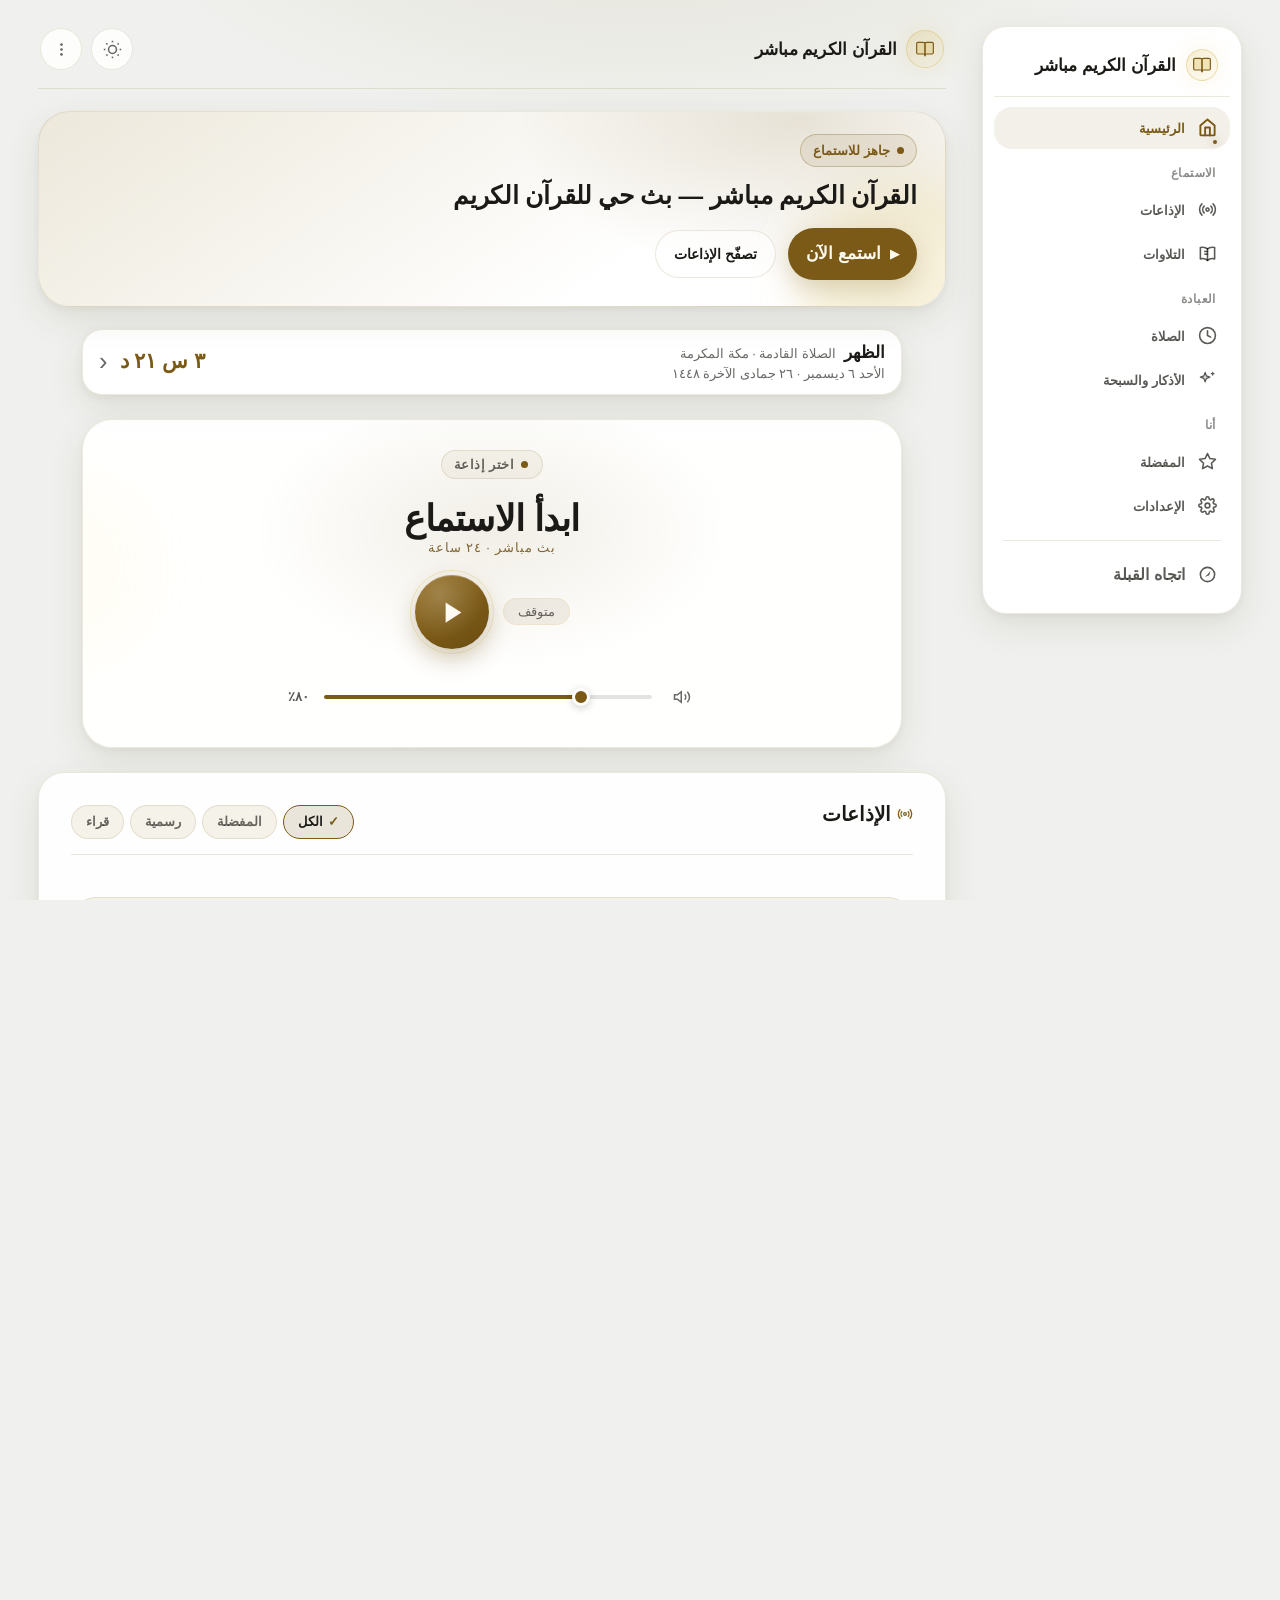
==== commit eb7d5585: "Deploy Quran Kareem release 5.9.2" ====
--- a/index.html
+++ b/index.html
@@ -654,7 +654,7 @@
 
     <div class="stg-group">
       <h3 class="stg-group-title">حول التطبيق</h3>
-      <p class="stg-about">القرآن الكريم مباشر — إذاعات بث مباشر، تلاوات، مواقيت الصلاة، الأذكار والسبحة الرقمية. الإصدار ٥.٩.١</p>
+      <p class="stg-about">القرآن الكريم مباشر — إذاعات بث مباشر، تلاوات، مواقيت الصلاة، الأذكار والسبحة الرقمية. الإصدار ٥.٩.٢</p>
       <a class="stg-row" href="https://qurankareem.live" target="_blank" rel="noopener noreferrer">
         <span class="stg-row-ic" aria-hidden="true"><svg viewBox="0 0 24 24" fill="none" stroke="currentColor" stroke-width="2" stroke-linecap="round" stroke-linejoin="round"><path d="M18 13v6a2 2 0 0 1-2 2H5a2 2 0 0 1-2-2V8a2 2 0 0 1 2-2h6"/><polyline points="15 3 21 3 21 9"/><line x1="10" y1="14" x2="21" y2="3"/></svg></span>
         <span class="stg-row-txt">qurankareem.live</span>
@@ -670,7 +670,7 @@
       <span class="ftr-dot" aria-hidden="true"></span>
       <span id="ftrMsg">—</span>
     </div>
-    <p>تم التطوير بواسطة <a class="flink" href="https://www.linkedin.com/in/k5aloood" target="_blank" rel="noopener noreferrer" aria-label="خالد سامح على LinkedIn">خالد سامح</a> · <span class="ftr-ver">نسخة ٥.٩.١</span></p>
+    <p>تم التطوير بواسطة <a class="flink" href="https://www.linkedin.com/in/k5aloood" target="_blank" rel="noopener noreferrer" aria-label="خالد سامح على LinkedIn">خالد سامح</a> · <span class="ftr-ver">نسخة ٥.٩.٢</span></p>
   </footer>
 
 </div>
